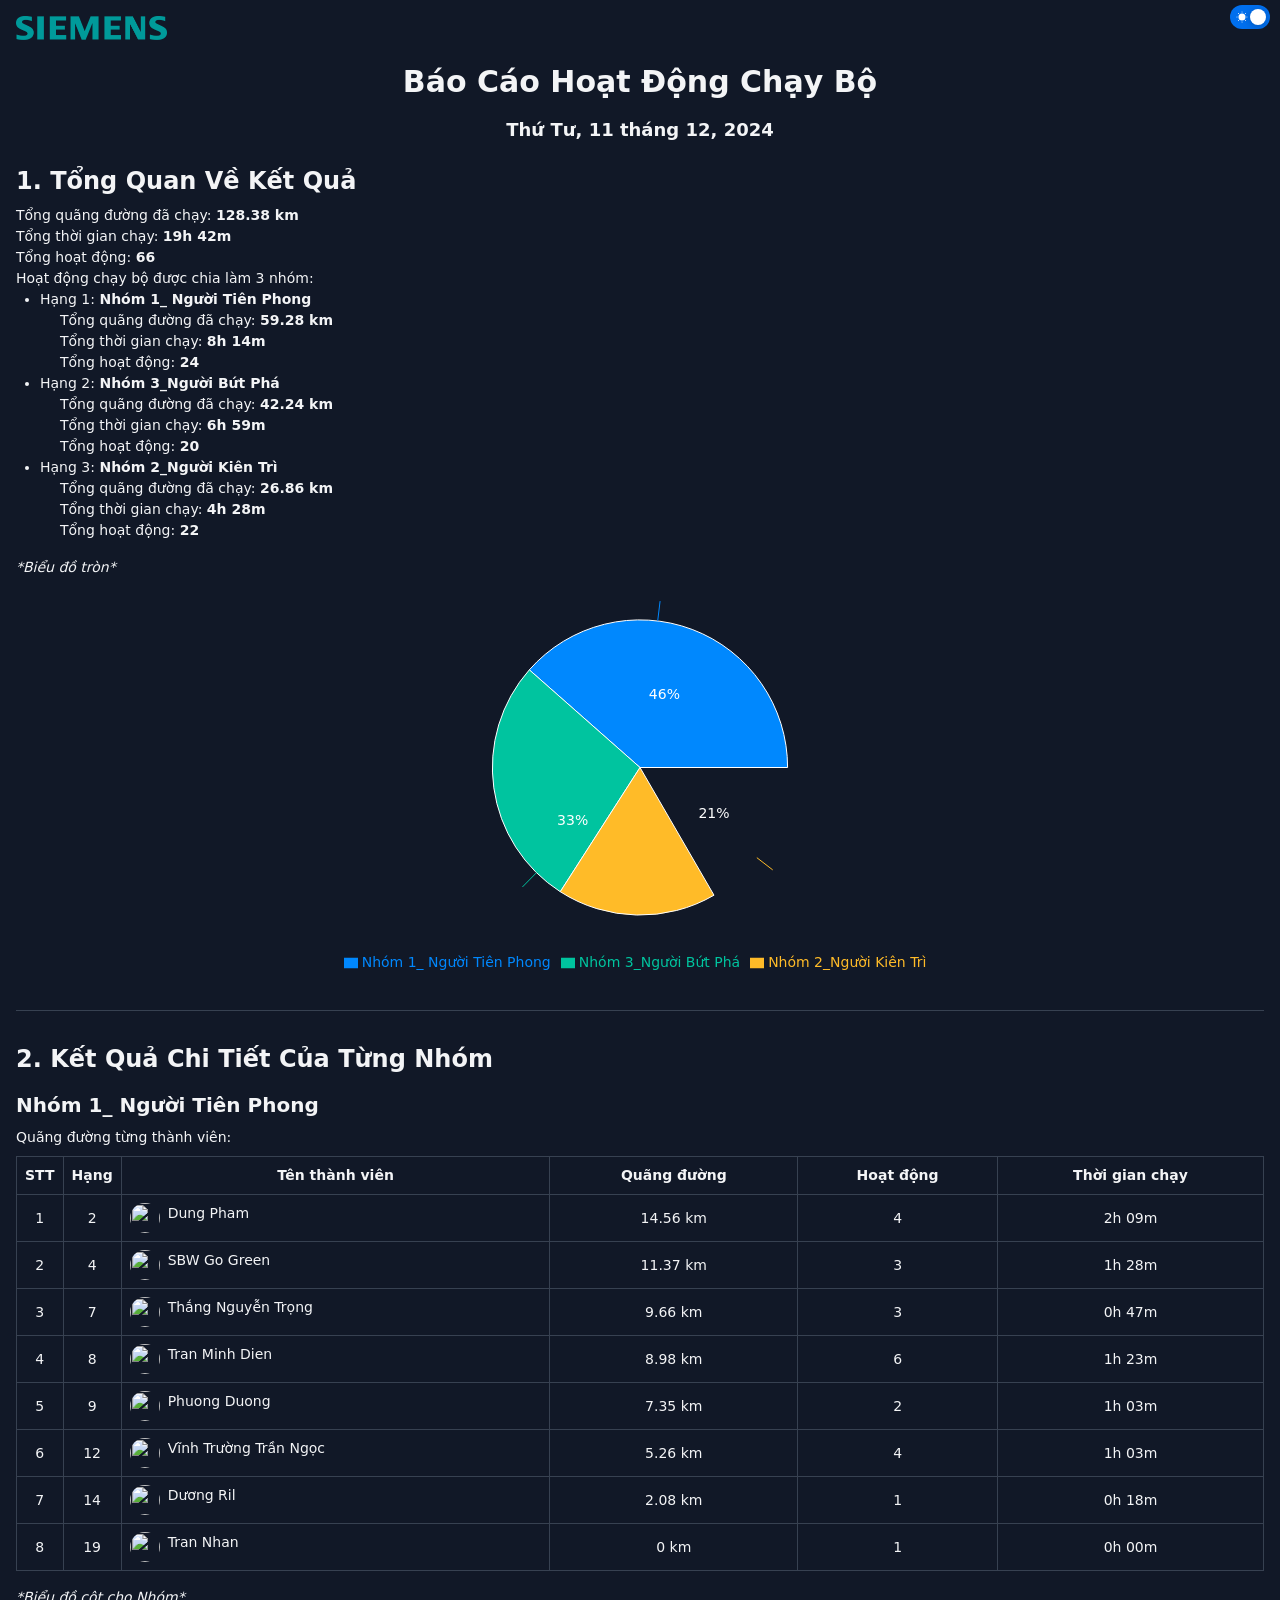
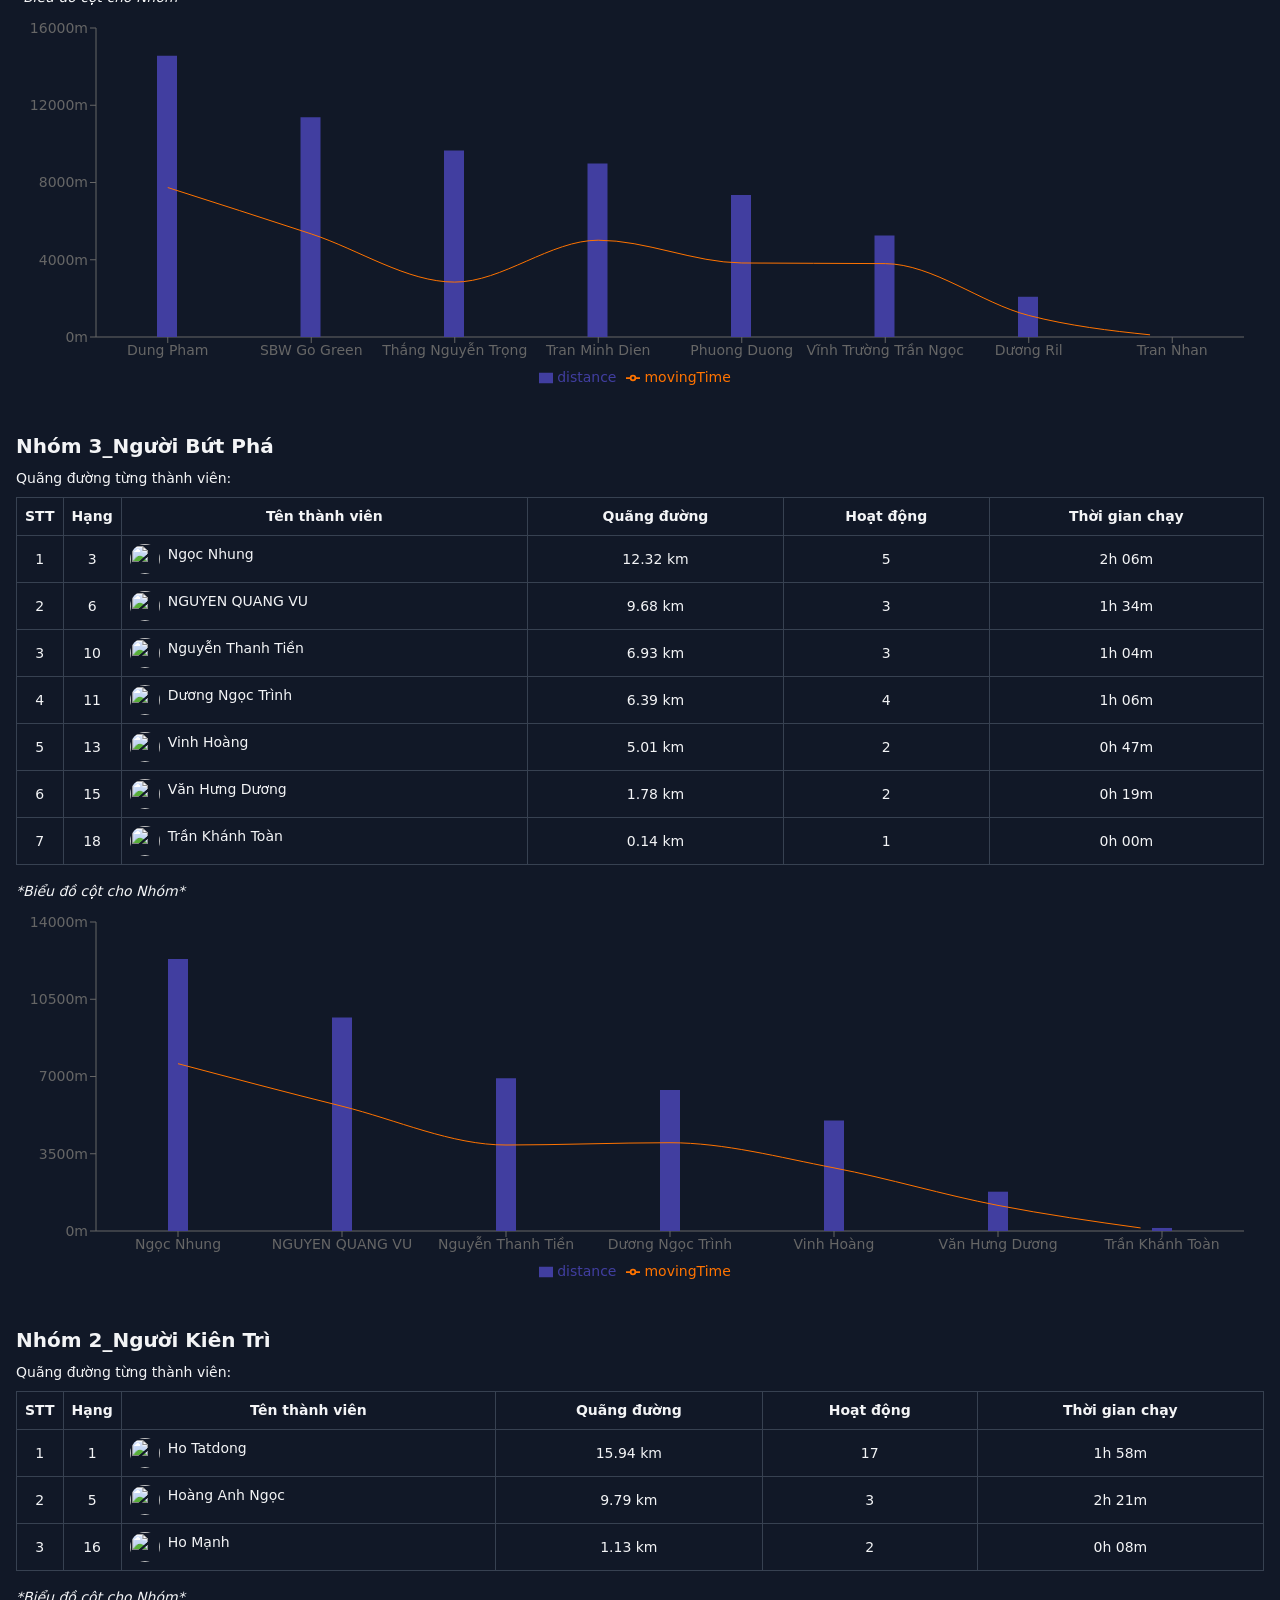
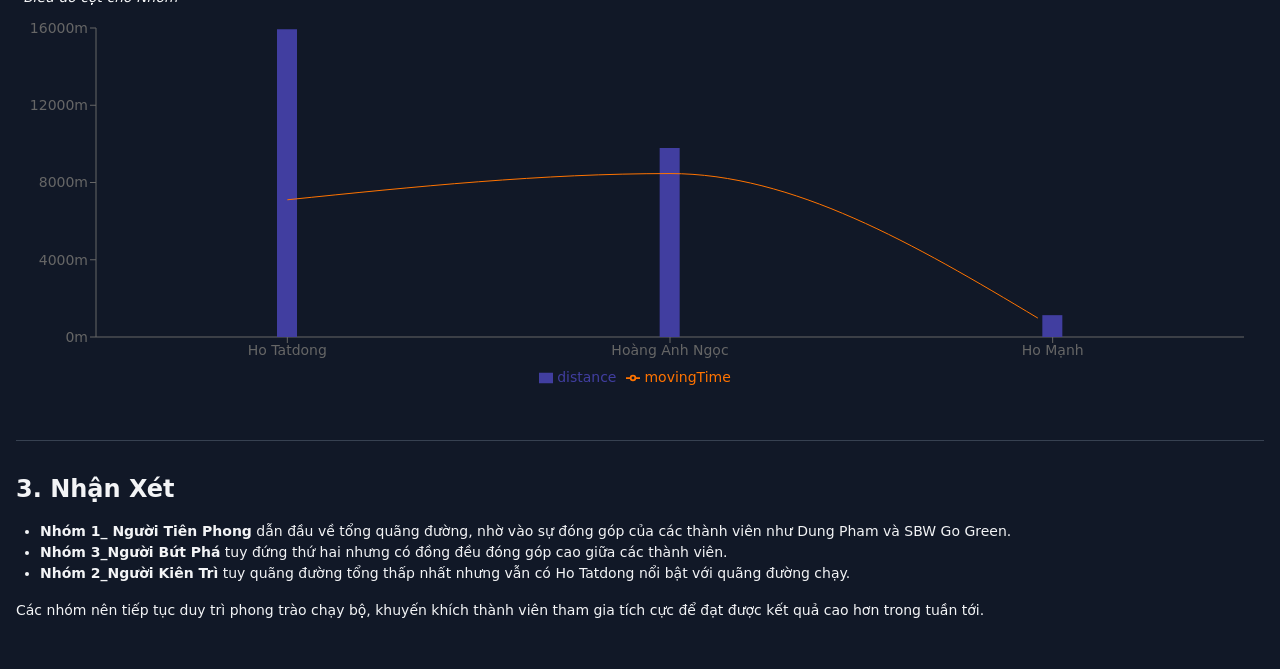
==== index.html @ fba28e90 "initial commit" ====
<!doctype html>
<html lang="en">
  <head>
    <meta charset="UTF-8" />
    <link rel="icon" type="image/svg+xml" href="./icon.png" />
    <meta name="viewport" content="width=device-width, initial-scale=1.0" />
    <title>Vite + React + TS</title>
    <script type="module" crossorigin src="./assets/index-D1y0DSEk.js"></script>
    <link rel="stylesheet" crossorigin href="./assets/index-og_LeTOY.css">
  </head>
  <body>
    <div id="root"></div>
  </body>
</html>
---- assets/index-og_LeTOY.css ----
*,:before,:after{--tw-border-spacing-x: 0;--tw-border-spacing-y: 0;--tw-translate-x: 0;--tw-translate-y: 0;--tw-rotate: 0;--tw-skew-x: 0;--tw-skew-y: 0;--tw-scale-x: 1;--tw-scale-y: 1;--tw-pan-x: ;--tw-pan-y: ;--tw-pinch-zoom: ;--tw-scroll-snap-strictness: proximity;--tw-gradient-from-position: ;--tw-gradient-via-position: ;--tw-gradient-to-position: ;--tw-ordinal: ;--tw-slashed-zero: ;--tw-numeric-figure: ;--tw-numeric-spacing: ;--tw-numeric-fraction: ;--tw-ring-inset: ;--tw-ring-offset-width: 0px;--tw-ring-offset-color: #fff;--tw-ring-color: rgb(59 130 246 / .5);--tw-ring-offset-shadow: 0 0 #0000;--tw-ring-shadow: 0 0 #0000;--tw-shadow: 0 0 #0000;--tw-shadow-colored: 0 0 #0000;--tw-blur: ;--tw-brightness: ;--tw-contrast: ;--tw-grayscale: ;--tw-hue-rotate: ;--tw-invert: ;--tw-saturate: ;--tw-sepia: ;--tw-drop-shadow: ;--tw-backdrop-blur: ;--tw-backdrop-brightness: ;--tw-backdrop-contrast: ;--tw-backdrop-grayscale: ;--tw-backdrop-hue-rotate: ;--tw-backdrop-invert: ;--tw-backdrop-opacity: ;--tw-backdrop-saturate: ;--tw-backdrop-sepia: ;--tw-contain-size: ;--tw-contain-layout: ;--tw-contain-paint: ;--tw-contain-style: }::backdrop{--tw-border-spacing-x: 0;--tw-border-spacing-y: 0;--tw-translate-x: 0;--tw-translate-y: 0;--tw-rotate: 0;--tw-skew-x: 0;--tw-skew-y: 0;--tw-scale-x: 1;--tw-scale-y: 1;--tw-pan-x: ;--tw-pan-y: ;--tw-pinch-zoom: ;--tw-scroll-snap-strictness: proximity;--tw-gradient-from-position: ;--tw-gradient-via-position: ;--tw-gradient-to-position: ;--tw-ordinal: ;--tw-slashed-zero: ;--tw-numeric-figure: ;--tw-numeric-spacing: ;--tw-numeric-fraction: ;--tw-ring-inset: ;--tw-ring-offset-width: 0px;--tw-ring-offset-color: #fff;--tw-ring-color: rgb(59 130 246 / .5);--tw-ring-offset-shadow: 0 0 #0000;--tw-ring-shadow: 0 0 #0000;--tw-shadow: 0 0 #0000;--tw-shadow-colored: 0 0 #0000;--tw-blur: ;--tw-brightness: ;--tw-contrast: ;--tw-grayscale: ;--tw-hue-rotate: ;--tw-invert: ;--tw-saturate: ;--tw-sepia: ;--tw-drop-shadow: ;--tw-backdrop-blur: ;--tw-backdrop-brightness: ;--tw-backdrop-contrast: ;--tw-backdrop-grayscale: ;--tw-backdrop-hue-rotate: ;--tw-backdrop-invert: ;--tw-backdrop-opacity: ;--tw-backdrop-saturate: ;--tw-backdrop-sepia: ;--tw-contain-size: ;--tw-contain-layout: ;--tw-contain-paint: ;--tw-contain-style: }*,:before,:after{box-sizing:border-box;border-width:0;border-style:solid;border-color:#e5e7eb}:before,:after{--tw-content: ""}html,:host{line-height:1.5;-webkit-text-size-adjust:100%;-moz-tab-size:4;-o-tab-size:4;tab-size:4;font-family:ui-sans-serif,system-ui,sans-serif,"Apple Color Emoji","Segoe UI Emoji",Segoe UI Symbol,"Noto Color Emoji";font-feature-settings:normal;font-variation-settings:normal;-webkit-tap-highlight-color:transparent}body{margin:0;line-height:inherit}hr{height:0;color:inherit;border-top-width:1px}abbr:where([title]){-webkit-text-decoration:underline dotted;text-decoration:underline dotted}h1,h2,h3,h4,h5,h6{font-size:inherit;font-weight:inherit}a{color:inherit;text-decoration:inherit}b,strong{font-weight:bolder}code,kbd,samp,pre{font-family:ui-monospace,SFMono-Regular,Menlo,Monaco,Consolas,Liberation Mono,Courier New,monospace;font-feature-settings:normal;font-variation-settings:normal;font-size:1em}small{font-size:80%}sub,sup{font-size:75%;line-height:0;position:relative;vertical-align:baseline}sub{bottom:-.25em}sup{top:-.5em}table{text-indent:0;border-color:inherit;border-collapse:collapse}button,input,optgroup,select,textarea{font-family:inherit;font-feature-settings:inherit;font-variation-settings:inherit;font-size:100%;font-weight:inherit;line-height:inherit;letter-spacing:inherit;color:inherit;margin:0;padding:0}button,select{text-transform:none}button,input:where([type=button]),input:where([type=reset]),input:where([type=submit]){-webkit-appearance:button;background-color:transparent;background-image:none}:-moz-focusring{outline:auto}:-moz-ui-invalid{box-shadow:none}progress{vertical-align:baseline}::-webkit-inner-spin-button,::-webkit-outer-spin-button{height:auto}[type=search]{-webkit-appearance:textfield;outline-offset:-2px}::-webkit-search-decoration{-webkit-appearance:none}::-webkit-file-upload-button{-webkit-appearance:button;font:inherit}summary{display:list-item}blockquote,dl,dd,h1,h2,h3,h4,h5,h6,hr,figure,p,pre{margin:0}fieldset{margin:0;padding:0}legend{padding:0}ol,ul,menu{list-style:none;margin:0;padding:0}dialog{padding:0}textarea{resize:vertical}input::-moz-placeholder,textarea::-moz-placeholder{opacity:1;color:#9ca3af}input::placeholder,textarea::placeholder{opacity:1;color:#9ca3af}button,[role=button]{cursor:pointer}:disabled{cursor:default}img,svg,video,canvas,audio,iframe,embed,object{display:block;vertical-align:middle}img,video{max-width:100%;height:auto}[hidden]:where(:not([hidden=until-found])){display:none}:root,[data-theme]{color:hsl(var(--nextui-foreground));background-color:hsl(var(--nextui-background))}.sr-only{position:absolute;width:1px;height:1px;padding:0;margin:-1px;overflow:hidden;clip:rect(0,0,0,0);white-space:nowrap;border-width:0}.pointer-events-none{pointer-events:none}.pointer-events-auto{pointer-events:auto}.visible{visibility:visible}.invisible{visibility:hidden}.static{position:static}.fixed{position:fixed}.absolute{position:absolute}.relative{position:relative}.sticky{position:sticky}.inset-0{top:0;right:0;bottom:0;left:0}.inset-x-0{left:0;right:0}.inset-y-0{top:0;bottom:0}.bottom-0{bottom:0}.bottom-\[10\%\]{bottom:10%}.bottom-\[5\%\]{bottom:5%}.end-1{inset-inline-end:.25rem}.end-1\.5{inset-inline-end:.375rem}.end-3{inset-inline-end:.75rem}.end-auto{inset-inline-end:auto}.left-0{left:0}.left-1\/2{left:50%}.left-\[10\%\]{left:10%}.left-\[5\%\]{left:5%}.right-0{right:0}.right-2{right:.5rem}.right-\[10\%\]{right:10%}.right-\[5\%\]{right:5%}.start-0{inset-inline-start:0px}.start-1\.5{inset-inline-start:.375rem}.start-2{inset-inline-start:.5rem}.start-3{inset-inline-start:.75rem}.start-\[calc\(var\(--cursor-hit-x\)\*-1\)\]{inset-inline-start:calc(var(--cursor-hit-x) * -1)}.start-auto{inset-inline-start:auto}.top-0{top:0}.top-1{top:.25rem}.top-1\/2{top:50%}.top-2{top:.5rem}.top-\[10\%\]{top:10%}.top-\[5\%\]{top:5%}.top-\[calc\(100\%_\+_2px\)\]{top:calc(100% + 2px)}.top-\[var\(--navbar-height\)\]{top:var(--navbar-height)}.-z-30{z-index:-30}.z-0{z-index:0}.z-10{z-index:10}.z-20{z-index:20}.z-30{z-index:30}.z-40{z-index:40}.z-50{z-index:50}.z-\[1\]{z-index:1}.order-1{order:1}.order-2{order:2}.order-3{order:3}.-m-2{margin:-.5rem}.-m-2\.5{margin:-.625rem}.m-0{margin:0}.-mx-1{margin-left:-.25rem;margin-right:-.25rem}.-mx-2{margin-left:-.5rem;margin-right:-.5rem}.mx-0{margin-left:0;margin-right:0}.mx-1{margin-left:.25rem;margin-right:.25rem}.mx-\[calc\(\(theme\(spacing\.5\)-theme\(spacing\.1\)\)\/2\)\]{margin-left:.5rem;margin-right:.5rem}.mx-\[calc\(\(theme\(spacing\.6\)-theme\(spacing\.3\)\)\/2\)\]{margin-left:.375rem;margin-right:.375rem}.mx-\[calc\(\(theme\(spacing\.7\)-theme\(spacing\.5\)\)\/2\)\]{margin-left:.25rem;margin-right:.25rem}.my-0{margin-top:0;margin-bottom:0}.my-1{margin-top:.25rem;margin-bottom:.25rem}.my-16{margin-top:4rem;margin-bottom:4rem}.my-\[calc\(\(theme\(spacing\.5\)-theme\(spacing\.1\)\)\/2\)\]{margin-top:.5rem;margin-bottom:.5rem}.my-\[calc\(\(theme\(spacing\.6\)-theme\(spacing\.3\)\)\/2\)\]{margin-top:.375rem;margin-bottom:.375rem}.my-\[calc\(\(theme\(spacing\.7\)-theme\(spacing\.5\)\)\/2\)\]{margin-top:.25rem;margin-bottom:.25rem}.my-auto{margin-top:auto;margin-bottom:auto}.-mr-2{margin-right:-.5rem}.-ms-2{margin-inline-start:-.5rem}.mb-1\.5{margin-bottom:.375rem}.mb-2{margin-bottom:.5rem}.mb-4{margin-bottom:1rem}.mb-5{margin-bottom:1.25rem}.mb-6{margin-bottom:1.5rem}.mb-8{margin-bottom:2rem}.mb-px{margin-bottom:1px}.me-2{margin-inline-end:.5rem}.ml-1{margin-left:.25rem}.ml-6{margin-left:1.5rem}.mr-2{margin-right:.5rem}.mr-6{margin-right:1.5rem}.ms-2{margin-inline-start:.5rem}.mt-0\.5{margin-top:.125rem}.mt-1{margin-top:.25rem}.mt-2{margin-top:.5rem}.mt-4{margin-top:1rem}.box-border{box-sizing:border-box}.box-content{box-sizing:content-box}.line-clamp-1{overflow:hidden;display:-webkit-box;-webkit-box-orient:vertical;-webkit-line-clamp:1}.block{display:block}.inline-block{display:inline-block}.flex{display:flex}.inline-flex{display:inline-flex}.table{display:table}.grid{display:grid}.inline-grid{display:inline-grid}.hidden{display:none}.\!h-auto{height:auto!important}.h-1{height:.25rem}.h-1\.5{height:.375rem}.h-10{height:2.5rem}.h-12{height:3rem}.h-14{height:3.5rem}.h-16{height:4rem}.h-2{height:.5rem}.h-2\.5{height:.625rem}.h-3{height:.75rem}.h-3\.5{height:.875rem}.h-4{height:1rem}.h-40{height:10rem}.h-5{height:1.25rem}.h-6{height:1.5rem}.h-7{height:1.75rem}.h-8{height:2rem}.h-9{height:2.25rem}.h-\[--visual-viewport-height\]{height:var(--visual-viewport-height)}.h-\[100dvh\]{height:100dvh}.h-\[2px\]{height:2px}.h-\[30px\]{height:30px}.h-\[400px\]{height:400px}.h-\[50\%\]{height:50%}.h-\[calc\(100dvh_-_var\(--navbar-height\)\)\]{height:calc(100dvh - var(--navbar-height))}.h-\[var\(--navbar-height\)\]{height:var(--navbar-height)}.h-\[var\(--picker-height\)\]{height:var(--picker-height)}.h-auto{height:auto}.h-divider{height:var(--nextui-divider-weight)}.h-fit{height:-moz-fit-content;height:fit-content}.h-full{height:100%}.h-px{height:1px}.h-screen{height:100vh}.max-h-\[20rem\]{max-height:20rem}.max-h-\[24rem\]{max-height:24rem}.max-h-\[28rem\]{max-height:28rem}.max-h-\[32rem\]{max-height:32rem}.max-h-\[36rem\]{max-height:36rem}.max-h-\[42rem\]{max-height:42rem}.max-h-\[48rem\]{max-height:48rem}.max-h-\[56rem\]{max-height:56rem}.max-h-\[64rem\]{max-height:64rem}.max-h-\[calc\(100\%_-_8rem\)\]{max-height:calc(100% - 8rem)}.max-h-\[none\]{max-height:none}.max-h-full{max-height:100%}.min-h-10{min-height:2.5rem}.min-h-12{min-height:3rem}.min-h-14{min-height:3.5rem}.min-h-16{min-height:4rem}.min-h-3{min-height:.75rem}.min-h-3\.5{min-height:.875rem}.min-h-4{min-height:1rem}.min-h-5{min-height:1.25rem}.min-h-6{min-height:1.5rem}.min-h-7{min-height:1.75rem}.min-h-8{min-height:2rem}.min-h-\[100dvh\]{min-height:100dvh}.min-h-\[32px\]{min-height:32px}.w-1{width:.25rem}.w-1\.5{width:.375rem}.w-10{width:2.5rem}.w-12{width:3rem}.w-14{width:3.5rem}.w-2{width:.5rem}.w-2\.5{width:.625rem}.w-3{width:.75rem}.w-3\.5{width:.875rem}.w-4{width:1rem}.w-5{width:1.25rem}.w-6{width:1.5rem}.w-7{width:1.75rem}.w-8{width:2rem}.w-9{width:2.25rem}.w-\[30px\]{width:30px}.w-\[50px\]{width:50px}.w-\[80\%\]{width:80%}.w-\[800px\]{width:800px}.w-\[calc\(100\%\+var\(--cursor-hit-x\)\*2\)\]{width:calc(100% + var(--cursor-hit-x) * 2)}.w-\[calc\(100\%_-_16px\)\]{width:calc(100% - 16px)}.w-\[calc\(100\%_-_theme\(spacing\.6\)\)\]{width:calc(100% - 1.5rem)}.w-\[calc\(var\(--visible-months\)_\*_var\(--calendar-width\)\)\]{width:calc(var(--visible-months) * var(--calendar-width))}.w-auto{width:auto}.w-divider{width:var(--nextui-divider-weight)}.w-fit{width:-moz-fit-content;width:fit-content}.w-full{width:100%}.w-max{width:-moz-max-content;width:max-content}.w-px{width:1px}.w-screen{width:100vw}.min-w-10{min-width:2.5rem}.min-w-12{min-width:3rem}.min-w-16{min-width:4rem}.min-w-20{min-width:5rem}.min-w-24{min-width:6rem}.min-w-3{min-width:.75rem}.min-w-3\.5{min-width:.875rem}.min-w-4{min-width:1rem}.min-w-40{min-width:10rem}.min-w-5{min-width:1.25rem}.min-w-6{min-width:1.5rem}.min-w-7{min-width:1.75rem}.min-w-8{min-width:2rem}.min-w-9{min-width:2.25rem}.min-w-\[200px\]{min-width:200px}.min-w-full{min-width:100%}.min-w-max{min-width:-moz-max-content;min-width:max-content}.min-w-min{min-width:-moz-min-content;min-width:min-content}.max-w-2xl{max-width:42rem}.max-w-3xl{max-width:48rem}.max-w-4xl{max-width:56rem}.max-w-5xl{max-width:64rem}.max-w-\[1024px\]{max-width:1024px}.max-w-\[1280px\]{max-width:1280px}.max-w-\[1536px\]{max-width:1536px}.max-w-\[270px\]{max-width:270px}.max-w-\[640px\]{max-width:640px}.max-w-\[768px\]{max-width:768px}.max-w-\[none\]{max-width:none}.max-w-fit{max-width:-moz-fit-content;max-width:fit-content}.max-w-full{max-width:100%}.max-w-lg{max-width:32rem}.max-w-md{max-width:28rem}.max-w-sm{max-width:24rem}.max-w-xl{max-width:36rem}.max-w-xs{max-width:20rem}.flex-1{flex:1 1 0%}.flex-auto{flex:1 1 auto}.flex-initial{flex:0 1 auto}.flex-none{flex:none}.flex-shrink-0,.shrink-0{flex-shrink:0}.flex-grow{flex-grow:1}.basis-0{flex-basis:0px}.table-auto{table-layout:auto}.table-fixed{table-layout:fixed}.border-collapse{border-collapse:collapse}.origin-center{transform-origin:center}.origin-left{transform-origin:left}.origin-right{transform-origin:right}.origin-top{transform-origin:top}.origin-top-left{transform-origin:top left}.-translate-x-1\/2{--tw-translate-x: -50%;transform:translate(var(--tw-translate-x),var(--tw-translate-y)) rotate(var(--tw-rotate)) skew(var(--tw-skew-x)) skewY(var(--tw-skew-y)) scaleX(var(--tw-scale-x)) scaleY(var(--tw-scale-y))}.-translate-y-1{--tw-translate-y: -.25rem;transform:translate(var(--tw-translate-x),var(--tw-translate-y)) rotate(var(--tw-rotate)) skew(var(--tw-skew-x)) skewY(var(--tw-skew-y)) scaleX(var(--tw-scale-x)) scaleY(var(--tw-scale-y))}.-translate-y-1\/2{--tw-translate-y: -50%;transform:translate(var(--tw-translate-x),var(--tw-translate-y)) rotate(var(--tw-rotate)) skew(var(--tw-skew-x)) skewY(var(--tw-skew-y)) scaleX(var(--tw-scale-x)) scaleY(var(--tw-scale-y))}.translate-x-1{--tw-translate-x: .25rem;transform:translate(var(--tw-translate-x),var(--tw-translate-y)) rotate(var(--tw-rotate)) skew(var(--tw-skew-x)) skewY(var(--tw-skew-y)) scaleX(var(--tw-scale-x)) scaleY(var(--tw-scale-y))}.translate-x-1\/2{--tw-translate-x: 50%;transform:translate(var(--tw-translate-x),var(--tw-translate-y)) rotate(var(--tw-rotate)) skew(var(--tw-skew-x)) skewY(var(--tw-skew-y)) scaleX(var(--tw-scale-x)) scaleY(var(--tw-scale-y))}.translate-y-1{--tw-translate-y: .25rem;transform:translate(var(--tw-translate-x),var(--tw-translate-y)) rotate(var(--tw-rotate)) skew(var(--tw-skew-x)) skewY(var(--tw-skew-y)) scaleX(var(--tw-scale-x)) scaleY(var(--tw-scale-y))}.translate-y-1\/2{--tw-translate-y: 50%;transform:translate(var(--tw-translate-x),var(--tw-translate-y)) rotate(var(--tw-rotate)) skew(var(--tw-skew-x)) skewY(var(--tw-skew-y)) scaleX(var(--tw-scale-x)) scaleY(var(--tw-scale-y))}.rotate-0{--tw-rotate: 0deg;transform:translate(var(--tw-translate-x),var(--tw-translate-y)) rotate(var(--tw-rotate)) skew(var(--tw-skew-x)) skewY(var(--tw-skew-y)) scaleX(var(--tw-scale-x)) scaleY(var(--tw-scale-y))}.rotate-180{--tw-rotate: 180deg;transform:translate(var(--tw-translate-x),var(--tw-translate-y)) rotate(var(--tw-rotate)) skew(var(--tw-skew-x)) skewY(var(--tw-skew-y)) scaleX(var(--tw-scale-x)) scaleY(var(--tw-scale-y))}.scale-0{--tw-scale-x: 0;--tw-scale-y: 0;transform:translate(var(--tw-translate-x),var(--tw-translate-y)) rotate(var(--tw-rotate)) skew(var(--tw-skew-x)) skewY(var(--tw-skew-y)) scaleX(var(--tw-scale-x)) scaleY(var(--tw-scale-y))}.scale-100{--tw-scale-x: 1;--tw-scale-y: 1;transform:translate(var(--tw-translate-x),var(--tw-translate-y)) rotate(var(--tw-rotate)) skew(var(--tw-skew-x)) skewY(var(--tw-skew-y)) scaleX(var(--tw-scale-x)) scaleY(var(--tw-scale-y))}.scale-105{--tw-scale-x: 1.05;--tw-scale-y: 1.05;transform:translate(var(--tw-translate-x),var(--tw-translate-y)) rotate(var(--tw-rotate)) skew(var(--tw-skew-x)) skewY(var(--tw-skew-y)) scaleX(var(--tw-scale-x)) scaleY(var(--tw-scale-y))}.scale-50{--tw-scale-x: .5;--tw-scale-y: .5;transform:translate(var(--tw-translate-x),var(--tw-translate-y)) rotate(var(--tw-rotate)) skew(var(--tw-skew-x)) skewY(var(--tw-skew-y)) scaleX(var(--tw-scale-x)) scaleY(var(--tw-scale-y))}.scale-90{--tw-scale-x: .9;--tw-scale-y: .9;transform:translate(var(--tw-translate-x),var(--tw-translate-y)) rotate(var(--tw-rotate)) skew(var(--tw-skew-x)) skewY(var(--tw-skew-y)) scaleX(var(--tw-scale-x)) scaleY(var(--tw-scale-y))}.transform{transform:translate(var(--tw-translate-x),var(--tw-translate-y)) rotate(var(--tw-rotate)) skew(var(--tw-skew-x)) skewY(var(--tw-skew-y)) scaleX(var(--tw-scale-x)) scaleY(var(--tw-scale-y))}@keyframes appearance-in{0%{opacity:0;transform:translateZ(0) scale(.95)}60%{opacity:.75;backface-visibility:hidden;webkit-font-smoothing:antialiased;transform:translateZ(0) scale(1.05)}to{opacity:1;transform:translateZ(0) scale(1)}}.animate-\[appearance-in_1s_infinite\]{animation:appearance-in 1s infinite}@keyframes drip-expand{0%{opacity:.2;transform:scale(0)}to{opacity:0;transform:scale(2)}}.animate-drip-expand{animation:drip-expand .42s linear}@keyframes indeterminate-bar{0%{transform:translate(-50%) scaleX(.2)}to{transform:translate(100%) scaleX(1)}}.animate-indeterminate-bar{animation:indeterminate-bar 1.5s cubic-bezier(.65,.815,.735,.395) infinite normal none running}.animate-none{animation:none}.animate-spinner-ease-spin{animation:spinner-spin .8s ease infinite}@keyframes spinner-spin{0%{transform:rotate(0)}to{transform:rotate(360deg)}}.animate-spinner-linear-spin{animation:spinner-spin .8s linear infinite}.cursor-default{cursor:default}.cursor-grab{cursor:grab}.cursor-not-allowed{cursor:not-allowed}.cursor-pointer{cursor:pointer}.cursor-text{cursor:text}.touch-none{touch-action:none}.select-none{-webkit-user-select:none;-moz-user-select:none;user-select:none}.resize-none{resize:none}.snap-y{scroll-snap-type:y var(--tw-scroll-snap-strictness)}.snap-mandatory{--tw-scroll-snap-strictness: mandatory}.snap-center{scroll-snap-align:center}.scroll-py-6{scroll-padding-top:1.5rem;scroll-padding-bottom:1.5rem}.list-disc{list-style-type:disc}.list-none{list-style-type:none}.appearance-none{-webkit-appearance:none;-moz-appearance:none;appearance:none}.grid-cols-4{grid-template-columns:repeat(4,minmax(0,1fr))}.flex-row{flex-direction:row}.flex-row-reverse{flex-direction:row-reverse}.flex-col{flex-direction:column}.flex-col-reverse{flex-direction:column-reverse}.flex-wrap{flex-wrap:wrap}.flex-nowrap{flex-wrap:nowrap}.place-content-center{place-content:center}.items-start{align-items:flex-start}.items-end{align-items:flex-end}.items-center{align-items:center}.justify-start{justify-content:flex-start}.justify-end{justify-content:flex-end}.justify-center{justify-content:center}.justify-between{justify-content:space-between}.\!gap-0{gap:0px!important}.gap-0{gap:0px}.gap-0\.5{gap:.125rem}.gap-1{gap:.25rem}.gap-1\.5{gap:.375rem}.gap-2{gap:.5rem}.gap-3{gap:.75rem}.gap-4{gap:1rem}.gap-x-0{-moz-column-gap:0px;column-gap:0px}.gap-x-0\.5{-moz-column-gap:.125rem;column-gap:.125rem}.gap-x-1{-moz-column-gap:.25rem;column-gap:.25rem}.gap-x-2{-moz-column-gap:.5rem;column-gap:.5rem}.gap-x-6{-moz-column-gap:1.5rem;column-gap:1.5rem}.gap-y-1\.5{row-gap:.375rem}.gap-y-2{row-gap:.5rem}.space-x-0\.5>:not([hidden])~:not([hidden]){--tw-space-x-reverse: 0;margin-right:calc(.125rem * var(--tw-space-x-reverse));margin-left:calc(.125rem * calc(1 - var(--tw-space-x-reverse)))}.self-center{align-self:center}.overflow-auto{overflow:auto}.overflow-hidden{overflow:hidden}.overflow-visible{overflow:visible}.overflow-x-auto{overflow-x:auto}.overflow-y-auto{overflow-y:auto}.overflow-y-hidden{overflow-y:hidden}.overflow-x-scroll{overflow-x:scroll}.overflow-y-scroll{overflow-y:scroll}.truncate{overflow:hidden;text-overflow:ellipsis;white-space:nowrap}.text-ellipsis{text-overflow:ellipsis}.whitespace-normal{white-space:normal}.whitespace-nowrap{white-space:nowrap}.break-words{overflow-wrap:break-word}.\!rounded-none{border-radius:0!important}.rounded{border-radius:.25rem}.rounded-\[calc\(theme\(borderRadius\.large\)\/1\.5\)\]{border-radius:calc(var(--nextui-radius-large) / 1.5)}.rounded-\[calc\(theme\(borderRadius\.medium\)\*0\.5\)\]{border-radius:calc(var(--nextui-radius-medium) * .5)}.rounded-\[calc\(theme\(borderRadius\.medium\)\*0\.6\)\]{border-radius:calc(var(--nextui-radius-medium) * .6)}.rounded-\[calc\(theme\(borderRadius\.medium\)\*0\.7\)\]{border-radius:calc(var(--nextui-radius-medium) * .7)}.rounded-\[calc\(theme\(borderRadius\.medium\)\/2\)\]{border-radius:calc(var(--nextui-radius-medium) / 2)}.rounded-\[calc\(theme\(borderRadius\.small\)\/2\)\]{border-radius:calc(var(--nextui-radius-small) / 2)}.rounded-full{border-radius:9999px}.rounded-large{border-radius:var(--nextui-radius-large)}.rounded-lg{border-radius:.5rem}.rounded-md{border-radius:.375rem}.rounded-medium{border-radius:var(--nextui-radius-medium)}.rounded-none{border-radius:0}.rounded-sm{border-radius:.125rem}.rounded-small{border-radius:var(--nextui-radius-small)}.\!rounded-e-none{border-start-end-radius:0px!important;border-end-end-radius:0px!important}.\!rounded-s-none{border-start-start-radius:0px!important;border-end-start-radius:0px!important}.rounded-b-large{border-bottom-right-radius:var(--nextui-radius-large);border-bottom-left-radius:var(--nextui-radius-large)}.rounded-b-medium{border-bottom-right-radius:var(--nextui-radius-medium);border-bottom-left-radius:var(--nextui-radius-medium)}.rounded-b-none{border-bottom-right-radius:0;border-bottom-left-radius:0}.rounded-b-small{border-bottom-right-radius:var(--nextui-radius-small);border-bottom-left-radius:var(--nextui-radius-small)}.rounded-l-none{border-top-left-radius:0;border-bottom-left-radius:0}.rounded-r-none{border-top-right-radius:0;border-bottom-right-radius:0}.rounded-t-large{border-top-left-radius:var(--nextui-radius-large);border-top-right-radius:var(--nextui-radius-large)}.rounded-t-medium{border-top-left-radius:var(--nextui-radius-medium);border-top-right-radius:var(--nextui-radius-medium)}.rounded-t-none{border-top-left-radius:0;border-top-right-radius:0}.rounded-t-small{border-top-left-radius:var(--nextui-radius-small);border-top-right-radius:var(--nextui-radius-small)}.border{border-width:1px}.border-0{border-width:0px}.border-1{border-width:1px}.border-2{border-width:2px}.border-3{border-width:3px}.border-medium{border-width:var(--nextui-border-width-medium)}.border-small{border-width:var(--nextui-border-width-small)}.border-x-\[calc\(theme\(spacing\.5\)\/2\)\]{border-left-width:.625rem;border-right-width:.625rem}.border-x-\[calc\(theme\(spacing\.6\)\/2\)\]{border-left-width:.75rem;border-right-width:.75rem}.border-x-\[calc\(theme\(spacing\.7\)\/2\)\]{border-left-width:.875rem;border-right-width:.875rem}.border-y-\[calc\(theme\(spacing\.5\)\/2\)\]{border-top-width:.625rem;border-bottom-width:.625rem}.border-y-\[calc\(theme\(spacing\.6\)\/2\)\]{border-top-width:.75rem;border-bottom-width:.75rem}.border-y-\[calc\(theme\(spacing\.7\)\/2\)\]{border-top-width:.875rem;border-bottom-width:.875rem}.border-b{border-bottom-width:1px}.border-b-medium{border-bottom-width:var(--nextui-border-width-medium)}.border-solid{border-style:solid}.border-dotted{border-style:dotted}.border-none{border-style:none}.\!border-danger{--tw-border-opacity: 1 !important;border-color:hsl(var(--nextui-danger) / var(--nextui-danger-opacity, var(--tw-border-opacity)))!important}.border-background{--tw-border-opacity: 1;border-color:hsl(var(--nextui-background) / var(--nextui-background-opacity, var(--tw-border-opacity)))}.border-danger{--tw-border-opacity: 1;border-color:hsl(var(--nextui-danger) / var(--nextui-danger-opacity, var(--tw-border-opacity)))}.border-danger-100{--tw-border-opacity: 1;border-color:hsl(var(--nextui-danger-100) / var(--nextui-danger-100-opacity, var(--tw-border-opacity)))}.border-danger-200{--tw-border-opacity: 1;border-color:hsl(var(--nextui-danger-200) / var(--nextui-danger-200-opacity, var(--tw-border-opacity)))}.border-default{--tw-border-opacity: 1;border-color:hsl(var(--nextui-default) / var(--nextui-default-opacity, var(--tw-border-opacity)))}.border-default-200{--tw-border-opacity: 1;border-color:hsl(var(--nextui-default-200) / var(--nextui-default-200-opacity, var(--tw-border-opacity)))}.border-default-300{--tw-border-opacity: 1;border-color:hsl(var(--nextui-default-300) / var(--nextui-default-300-opacity, var(--tw-border-opacity)))}.border-divider{--tw-border-opacity: 1;border-color:hsl(var(--nextui-divider) / var(--nextui-divider-opacity, var(--tw-border-opacity)))}.border-foreground{--tw-border-opacity: 1;border-color:hsl(var(--nextui-foreground) / var(--nextui-foreground-opacity, var(--tw-border-opacity)))}.border-gray-300{--tw-border-opacity: 1;border-color:rgb(209 213 219 / var(--tw-border-opacity, 1))}.border-primary{--tw-border-opacity: 1;border-color:hsl(var(--nextui-primary) / var(--nextui-primary-opacity, var(--tw-border-opacity)))}.border-primary-100{--tw-border-opacity: 1;border-color:hsl(var(--nextui-primary-100) / var(--nextui-primary-100-opacity, var(--tw-border-opacity)))}.border-primary-200{--tw-border-opacity: 1;border-color:hsl(var(--nextui-primary-200) / var(--nextui-primary-200-opacity, var(--tw-border-opacity)))}.border-secondary{--tw-border-opacity: 1;border-color:hsl(var(--nextui-secondary) / var(--nextui-secondary-opacity, var(--tw-border-opacity)))}.border-secondary-100{--tw-border-opacity: 1;border-color:hsl(var(--nextui-secondary-100) / var(--nextui-secondary-100-opacity, var(--tw-border-opacity)))}.border-secondary-200{--tw-border-opacity: 1;border-color:hsl(var(--nextui-secondary-200) / var(--nextui-secondary-200-opacity, var(--tw-border-opacity)))}.border-success{--tw-border-opacity: 1;border-color:hsl(var(--nextui-success) / var(--nextui-success-opacity, var(--tw-border-opacity)))}.border-success-100{--tw-border-opacity: 1;border-color:hsl(var(--nextui-success-100) / var(--nextui-success-100-opacity, var(--tw-border-opacity)))}.border-success-200{--tw-border-opacity: 1;border-color:hsl(var(--nextui-success-200) / var(--nextui-success-200-opacity, var(--tw-border-opacity)))}.border-success-300{--tw-border-opacity: 1;border-color:hsl(var(--nextui-success-300) / var(--nextui-success-300-opacity, var(--tw-border-opacity)))}.border-transparent{border-color:transparent}.border-warning{--tw-border-opacity: 1;border-color:hsl(var(--nextui-warning) / var(--nextui-warning-opacity, var(--tw-border-opacity)))}.border-warning-100{--tw-border-opacity: 1;border-color:hsl(var(--nextui-warning-100) / var(--nextui-warning-100-opacity, var(--tw-border-opacity)))}.border-warning-200{--tw-border-opacity: 1;border-color:hsl(var(--nextui-warning-200) / var(--nextui-warning-200-opacity, var(--tw-border-opacity)))}.border-warning-300{--tw-border-opacity: 1;border-color:hsl(var(--nextui-warning-300) / var(--nextui-warning-300-opacity, var(--tw-border-opacity)))}.border-x-transparent{border-left-color:transparent;border-right-color:transparent}.border-y-transparent{border-top-color:transparent;border-bottom-color:transparent}.border-b-current{border-bottom-color:currentColor}.border-b-danger{--tw-border-opacity: 1;border-bottom-color:hsl(var(--nextui-danger) / var(--nextui-danger-opacity, var(--tw-border-opacity)))}.border-b-default{--tw-border-opacity: 1;border-bottom-color:hsl(var(--nextui-default) / var(--nextui-default-opacity, var(--tw-border-opacity)))}.border-b-foreground{--tw-border-opacity: 1;border-bottom-color:hsl(var(--nextui-foreground) / var(--nextui-foreground-opacity, var(--tw-border-opacity)))}.border-b-primary{--tw-border-opacity: 1;border-bottom-color:hsl(var(--nextui-primary) / var(--nextui-primary-opacity, var(--tw-border-opacity)))}.border-b-secondary{--tw-border-opacity: 1;border-bottom-color:hsl(var(--nextui-secondary) / var(--nextui-secondary-opacity, var(--tw-border-opacity)))}.border-b-success{--tw-border-opacity: 1;border-bottom-color:hsl(var(--nextui-success) / var(--nextui-success-opacity, var(--tw-border-opacity)))}.border-b-warning{--tw-border-opacity: 1;border-bottom-color:hsl(var(--nextui-warning) / var(--nextui-warning-opacity, var(--tw-border-opacity)))}.border-b-white{--tw-border-opacity: 1;border-bottom-color:rgb(255 255 255 / var(--tw-border-opacity, 1))}.border-l-transparent{border-left-color:transparent}.border-r-transparent{border-right-color:transparent}.border-s-danger{--tw-border-opacity: 1;border-inline-start-color:hsl(var(--nextui-danger) / var(--nextui-danger-opacity, var(--tw-border-opacity)))}.border-s-foreground{--tw-border-opacity: 1;border-inline-start-color:hsl(var(--nextui-foreground) / var(--nextui-foreground-opacity, var(--tw-border-opacity)))}.border-s-primary{--tw-border-opacity: 1;border-inline-start-color:hsl(var(--nextui-primary) / var(--nextui-primary-opacity, var(--tw-border-opacity)))}.border-s-secondary{--tw-border-opacity: 1;border-inline-start-color:hsl(var(--nextui-secondary) / var(--nextui-secondary-opacity, var(--tw-border-opacity)))}.border-s-success{--tw-border-opacity: 1;border-inline-start-color:hsl(var(--nextui-success) / var(--nextui-success-opacity, var(--tw-border-opacity)))}.border-s-warning{--tw-border-opacity: 1;border-inline-start-color:hsl(var(--nextui-warning) / var(--nextui-warning-opacity, var(--tw-border-opacity)))}.border-t-transparent{border-top-color:transparent}.\!bg-danger-50{--tw-bg-opacity: 1 !important;background-color:hsl(var(--nextui-danger-50) / var(--nextui-danger-50-opacity, var(--tw-bg-opacity)))!important}.\!bg-transparent{background-color:transparent!important}.bg-background{--tw-bg-opacity: 1;background-color:hsl(var(--nextui-background) / var(--nextui-background-opacity, var(--tw-bg-opacity)))}.bg-background\/10{background-color:hsl(var(--nextui-background) / .1)}.bg-background\/70{background-color:hsl(var(--nextui-background) / .7)}.bg-background\/80{background-color:hsl(var(--nextui-background) / .8)}.bg-content1{--tw-bg-opacity: 1;background-color:hsl(var(--nextui-content1) / var(--nextui-content1-opacity, var(--tw-bg-opacity)))}.bg-content3{--tw-bg-opacity: 1;background-color:hsl(var(--nextui-content3) / var(--nextui-content3-opacity, var(--tw-bg-opacity)))}.bg-current{background-color:currentColor}.bg-danger{--tw-bg-opacity: 1;background-color:hsl(var(--nextui-danger) / var(--nextui-danger-opacity, var(--tw-bg-opacity)))}.bg-danger-100{--tw-bg-opacity: 1;background-color:hsl(var(--nextui-danger-100) / var(--nextui-danger-100-opacity, var(--tw-bg-opacity)))}.bg-danger-50{--tw-bg-opacity: 1;background-color:hsl(var(--nextui-danger-50) / var(--nextui-danger-50-opacity, var(--tw-bg-opacity)))}.bg-danger\/20{background-color:hsl(var(--nextui-danger) / .2)}.bg-default{--tw-bg-opacity: 1;background-color:hsl(var(--nextui-default) / var(--nextui-default-opacity, var(--tw-bg-opacity)))}.bg-default-100{--tw-bg-opacity: 1;background-color:hsl(var(--nextui-default-100) / var(--nextui-default-100-opacity, var(--tw-bg-opacity)))}.bg-default-200{--tw-bg-opacity: 1;background-color:hsl(var(--nextui-default-200) / var(--nextui-default-200-opacity, var(--tw-bg-opacity)))}.bg-default-300\/50{background-color:hsl(var(--nextui-default-300) / .5)}.bg-default-400{--tw-bg-opacity: 1;background-color:hsl(var(--nextui-default-400) / var(--nextui-default-400-opacity, var(--tw-bg-opacity)))}.bg-default-50{--tw-bg-opacity: 1;background-color:hsl(var(--nextui-default-50) / var(--nextui-default-50-opacity, var(--tw-bg-opacity)))}.bg-default-500{--tw-bg-opacity: 1;background-color:hsl(var(--nextui-default-500) / var(--nextui-default-500-opacity, var(--tw-bg-opacity)))}.bg-default-800{--tw-bg-opacity: 1;background-color:hsl(var(--nextui-default-800) / var(--nextui-default-800-opacity, var(--tw-bg-opacity)))}.bg-default\/40{background-color:hsl(var(--nextui-default) / .4)}.bg-divider{--tw-bg-opacity: 1;background-color:hsl(var(--nextui-divider) / var(--nextui-divider-opacity, var(--tw-bg-opacity)))}.bg-foreground{--tw-bg-opacity: 1;background-color:hsl(var(--nextui-foreground) / var(--nextui-foreground-opacity, var(--tw-bg-opacity)))}.bg-foreground\/10{background-color:hsl(var(--nextui-foreground) / .1)}.bg-gray-100{--tw-bg-opacity: 1;background-color:rgb(243 244 246 / var(--tw-bg-opacity, 1))}.bg-overlay\/30{background-color:hsl(var(--nextui-overlay) / .3)}.bg-overlay\/50{background-color:hsl(var(--nextui-overlay) / .5)}.bg-primary{--tw-bg-opacity: 1;background-color:hsl(var(--nextui-primary) / var(--nextui-primary-opacity, var(--tw-bg-opacity)))}.bg-primary-100{--tw-bg-opacity: 1;background-color:hsl(var(--nextui-primary-100) / var(--nextui-primary-100-opacity, var(--tw-bg-opacity)))}.bg-primary-50{--tw-bg-opacity: 1;background-color:hsl(var(--nextui-primary-50) / var(--nextui-primary-50-opacity, var(--tw-bg-opacity)))}.bg-primary\/20{background-color:hsl(var(--nextui-primary) / .2)}.bg-secondary{--tw-bg-opacity: 1;background-color:hsl(var(--nextui-secondary) / var(--nextui-secondary-opacity, var(--tw-bg-opacity)))}.bg-secondary-100{--tw-bg-opacity: 1;background-color:hsl(var(--nextui-secondary-100) / var(--nextui-secondary-100-opacity, var(--tw-bg-opacity)))}.bg-secondary-50{--tw-bg-opacity: 1;background-color:hsl(var(--nextui-secondary-50) / var(--nextui-secondary-50-opacity, var(--tw-bg-opacity)))}.bg-secondary\/20{background-color:hsl(var(--nextui-secondary) / .2)}.bg-success{--tw-bg-opacity: 1;background-color:hsl(var(--nextui-success) / var(--nextui-success-opacity, var(--tw-bg-opacity)))}.bg-success-100{--tw-bg-opacity: 1;background-color:hsl(var(--nextui-success-100) / var(--nextui-success-100-opacity, var(--tw-bg-opacity)))}.bg-success-50{--tw-bg-opacity: 1;background-color:hsl(var(--nextui-success-50) / var(--nextui-success-50-opacity, var(--tw-bg-opacity)))}.bg-success\/20{background-color:hsl(var(--nextui-success) / .2)}.bg-transparent{background-color:transparent}.bg-warning{--tw-bg-opacity: 1;background-color:hsl(var(--nextui-warning) / var(--nextui-warning-opacity, var(--tw-bg-opacity)))}.bg-warning-100{--tw-bg-opacity: 1;background-color:hsl(var(--nextui-warning-100) / var(--nextui-warning-100-opacity, var(--tw-bg-opacity)))}.bg-warning-50{--tw-bg-opacity: 1;background-color:hsl(var(--nextui-warning-50) / var(--nextui-warning-50-opacity, var(--tw-bg-opacity)))}.bg-warning\/20{background-color:hsl(var(--nextui-warning) / .2)}.bg-white{--tw-bg-opacity: 1;background-color:rgb(255 255 255 / var(--tw-bg-opacity, 1))}.bg-stripe-gradient-danger{background-image:linear-gradient(45deg,hsl(var(--nextui-danger-200)) 25%,hsl(var(--nextui-danger)) 25%,hsl(var(--nextui-danger)) 50%,hsl(var(--nextui-danger-200)) 50%,hsl(var(--nextui-danger-200)) 75%,hsl(var(--nextui-danger)) 75%,hsl(var(--nextui-danger)))}.bg-stripe-gradient-default{background-image:linear-gradient(45deg,hsl(var(--nextui-default-200)) 25%,hsl(var(--nextui-default-400)) 25%,hsl(var(--nextui-default-400)) 50%,hsl(var(--nextui-default-200)) 50%,hsl(var(--nextui-default-200)) 75%,hsl(var(--nextui-default-400)) 75%,hsl(var(--nextui-default-400)))}.bg-stripe-gradient-primary{background-image:linear-gradient(45deg,hsl(var(--nextui-primary-200)) 25%,hsl(var(--nextui-primary)) 25%,hsl(var(--nextui-primary)) 50%,hsl(var(--nextui-primary-200)) 50%,hsl(var(--nextui-primary-200)) 75%,hsl(var(--nextui-primary)) 75%,hsl(var(--nextui-primary)))}.bg-stripe-gradient-secondary{background-image:linear-gradient(45deg,hsl(var(--nextui-secondary-200)) 25%,hsl(var(--nextui-secondary)) 25%,hsl(var(--nextui-secondary)) 50%,hsl(var(--nextui-secondary-200)) 50%,hsl(var(--nextui-secondary-200)) 75%,hsl(var(--nextui-secondary)) 75%,hsl(var(--nextui-secondary)))}.bg-stripe-gradient-success{background-image:linear-gradient(45deg,hsl(var(--nextui-success-200)) 25%,hsl(var(--nextui-success)) 25%,hsl(var(--nextui-success)) 50%,hsl(var(--nextui-success-200)) 50%,hsl(var(--nextui-success-200)) 75%,hsl(var(--nextui-success)) 75%,hsl(var(--nextui-success)))}.bg-stripe-gradient-warning{background-image:linear-gradient(45deg,hsl(var(--nextui-warning-200)) 25%,hsl(var(--nextui-warning)) 25%,hsl(var(--nextui-warning)) 50%,hsl(var(--nextui-warning-200)) 50%,hsl(var(--nextui-warning-200)) 75%,hsl(var(--nextui-warning)) 75%,hsl(var(--nextui-warning)))}.bg-stripe-size{background-size:1.25rem 1.25rem}.bg-clip-text{-webkit-background-clip:text;background-clip:text}.fill-current{fill:currentColor}.stroke-current{stroke:currentColor}.stroke-default-300\/50{stroke:hsl(var(--nextui-default-300) / .5)}.object-cover{-o-object-fit:cover;object-fit:cover}.p-0{padding:0}.p-1{padding:.25rem}.p-2{padding:.5rem}.p-2\.5{padding:.625rem}.p-3{padding:.75rem}.p-4{padding:1rem}.\!px-1{padding-left:.25rem!important;padding-right:.25rem!important}.px-0{padding-left:0;padding-right:0}.px-0\.5{padding-left:.125rem;padding-right:.125rem}.px-1{padding-left:.25rem;padding-right:.25rem}.px-1\.5{padding-left:.375rem;padding-right:.375rem}.px-2{padding-left:.5rem;padding-right:.5rem}.px-2\.5{padding-left:.625rem;padding-right:.625rem}.px-3{padding-left:.75rem;padding-right:.75rem}.px-4{padding-left:1rem;padding-right:1rem}.px-5{padding-left:1.25rem;padding-right:1.25rem}.px-6{padding-left:1.5rem;padding-right:1.5rem}.py-0{padding-top:0;padding-bottom:0}.py-0\.5{padding-top:.125rem;padding-bottom:.125rem}.py-1{padding-top:.25rem;padding-bottom:.25rem}.py-1\.5{padding-top:.375rem;padding-bottom:.375rem}.py-2{padding-top:.5rem;padding-bottom:.5rem}.py-2\.5{padding-top:.625rem;padding-bottom:.625rem}.py-3{padding-top:.75rem;padding-bottom:.75rem}.py-4{padding-top:1rem;padding-bottom:1rem}.\!pb-0{padding-bottom:0!important}.pb-0{padding-bottom:0}.pb-0\.5{padding-bottom:.125rem}.pb-1{padding-bottom:.25rem}.pb-1\.5{padding-bottom:.375rem}.pb-2{padding-bottom:.5rem}.pb-4{padding-bottom:1rem}.pe-2{padding-inline-end:.5rem}.pe-6{padding-inline-end:1.5rem}.pl-0\.5{padding-left:.125rem}.pl-1{padding-left:.25rem}.pl-5{padding-left:1.25rem}.pl-\[1px\]{padding-left:1px}.pr-0\.5{padding-right:.125rem}.pr-1{padding-right:.25rem}.ps-2{padding-inline-start:.5rem}.pt-0{padding-top:0}.pt-2{padding-top:.5rem}.text-left{text-align:left}.text-center{text-align:center}.text-start{text-align:start}.text-end{text-align:end}.align-middle{vertical-align:middle}.font-mono{font-family:ui-monospace,SFMono-Regular,Menlo,Monaco,Consolas,Liberation Mono,Courier New,monospace}.font-sans{font-family:ui-sans-serif,system-ui,sans-serif,"Apple Color Emoji","Segoe UI Emoji",Segoe UI Symbol,"Noto Color Emoji"}.text-2xl{font-size:1.5rem;line-height:2rem}.text-3xl{font-size:1.875rem;line-height:2.25rem}.text-\[0\.55rem\]{font-size:.55rem}.text-\[0\.5rem\]{font-size:.5rem}.text-\[0\.6rem\]{font-size:.6rem}.text-\[100\%\]{font-size:100%}.text-large{font-size:var(--nextui-font-size-large);line-height:var(--nextui-line-height-large)}.text-lg{font-size:1.125rem;line-height:1.75rem}.text-medium{font-size:var(--nextui-font-size-medium);line-height:var(--nextui-line-height-medium)}.text-small{font-size:var(--nextui-font-size-small);line-height:var(--nextui-line-height-small)}.text-tiny{font-size:var(--nextui-font-size-tiny);line-height:var(--nextui-line-height-tiny)}.text-xl{font-size:1.25rem;line-height:1.75rem}.font-bold{font-weight:700}.font-extralight{font-weight:200}.font-medium{font-weight:500}.font-normal{font-weight:400}.font-semibold{font-weight:600}.italic{font-style:italic}.tabular-nums{--tw-numeric-spacing: tabular-nums;font-variant-numeric:var(--tw-ordinal) var(--tw-slashed-zero) var(--tw-numeric-figure) var(--tw-numeric-spacing) var(--tw-numeric-fraction)}.leading-5{line-height:1.25rem}.leading-\[1\.15\]{line-height:1.15}.leading-\[32px\]{line-height:32px}.\!text-danger{--tw-text-opacity: 1 !important;color:hsl(var(--nextui-danger) / var(--nextui-danger-opacity, var(--tw-text-opacity)))!important}.text-background{--tw-text-opacity: 1;color:hsl(var(--nextui-background) / var(--nextui-background-opacity, var(--tw-text-opacity)))}.text-black{--tw-text-opacity: 1;color:rgb(0 0 0 / var(--tw-text-opacity, 1))}.text-current{color:currentColor}.text-danger{--tw-text-opacity: 1;color:hsl(var(--nextui-danger) / var(--nextui-danger-opacity, var(--tw-text-opacity)))}.text-danger-300{--tw-text-opacity: 1;color:hsl(var(--nextui-danger-300) / var(--nextui-danger-300-opacity, var(--tw-text-opacity)))}.text-danger-500{--tw-text-opacity: 1;color:hsl(var(--nextui-danger-500) / var(--nextui-danger-500-opacity, var(--tw-text-opacity)))}.text-danger-600{--tw-text-opacity: 1;color:hsl(var(--nextui-danger-600) / var(--nextui-danger-600-opacity, var(--tw-text-opacity)))}.text-danger-foreground{--tw-text-opacity: 1;color:hsl(var(--nextui-danger-foreground) / var(--nextui-danger-foreground-opacity, var(--tw-text-opacity)))}.text-danger\/80{color:hsl(var(--nextui-danger) / .8)}.text-default-400{--tw-text-opacity: 1;color:hsl(var(--nextui-default-400) / var(--nextui-default-400-opacity, var(--tw-text-opacity)))}.text-default-500{--tw-text-opacity: 1;color:hsl(var(--nextui-default-500) / var(--nextui-default-500-opacity, var(--tw-text-opacity)))}.text-default-600{--tw-text-opacity: 1;color:hsl(var(--nextui-default-600) / var(--nextui-default-600-opacity, var(--tw-text-opacity)))}.text-default-700{--tw-text-opacity: 1;color:hsl(var(--nextui-default-700) / var(--nextui-default-700-opacity, var(--tw-text-opacity)))}.text-default-foreground{--tw-text-opacity: 1;color:hsl(var(--nextui-default-foreground) / var(--nextui-default-foreground-opacity, var(--tw-text-opacity)))}.text-foreground{--tw-text-opacity: 1;color:hsl(var(--nextui-foreground) / var(--nextui-foreground-opacity, var(--tw-text-opacity)))}.text-foreground-400{--tw-text-opacity: 1;color:hsl(var(--nextui-foreground-400) / var(--nextui-foreground-400-opacity, var(--tw-text-opacity)))}.text-foreground-500{--tw-text-opacity: 1;color:hsl(var(--nextui-foreground-500) / var(--nextui-foreground-500-opacity, var(--tw-text-opacity)))}.text-foreground-600{--tw-text-opacity: 1;color:hsl(var(--nextui-foreground-600) / var(--nextui-foreground-600-opacity, var(--tw-text-opacity)))}.text-foreground\/50{color:hsl(var(--nextui-foreground) / .5)}.text-gray-900{--tw-text-opacity: 1;color:rgb(17 24 39 / var(--tw-text-opacity, 1))}.text-inherit{color:inherit}.text-primary{--tw-text-opacity: 1;color:hsl(var(--nextui-primary) / var(--nextui-primary-opacity, var(--tw-text-opacity)))}.text-primary-300{--tw-text-opacity: 1;color:hsl(var(--nextui-primary-300) / var(--nextui-primary-300-opacity, var(--tw-text-opacity)))}.text-primary-500{--tw-text-opacity: 1;color:hsl(var(--nextui-primary-500) / var(--nextui-primary-500-opacity, var(--tw-text-opacity)))}.text-primary-600{--tw-text-opacity: 1;color:hsl(var(--nextui-primary-600) / var(--nextui-primary-600-opacity, var(--tw-text-opacity)))}.text-primary-foreground{--tw-text-opacity: 1;color:hsl(var(--nextui-primary-foreground) / var(--nextui-primary-foreground-opacity, var(--tw-text-opacity)))}.text-primary\/80{color:hsl(var(--nextui-primary) / .8)}.text-secondary{--tw-text-opacity: 1;color:hsl(var(--nextui-secondary) / var(--nextui-secondary-opacity, var(--tw-text-opacity)))}.text-secondary-300{--tw-text-opacity: 1;color:hsl(var(--nextui-secondary-300) / var(--nextui-secondary-300-opacity, var(--tw-text-opacity)))}.text-secondary-500{--tw-text-opacity: 1;color:hsl(var(--nextui-secondary-500) / var(--nextui-secondary-500-opacity, var(--tw-text-opacity)))}.text-secondary-600{--tw-text-opacity: 1;color:hsl(var(--nextui-secondary-600) / var(--nextui-secondary-600-opacity, var(--tw-text-opacity)))}.text-secondary-foreground{--tw-text-opacity: 1;color:hsl(var(--nextui-secondary-foreground) / var(--nextui-secondary-foreground-opacity, var(--tw-text-opacity)))}.text-secondary\/80{color:hsl(var(--nextui-secondary) / .8)}.text-success{--tw-text-opacity: 1;color:hsl(var(--nextui-success) / var(--nextui-success-opacity, var(--tw-text-opacity)))}.text-success-400{--tw-text-opacity: 1;color:hsl(var(--nextui-success-400) / var(--nextui-success-400-opacity, var(--tw-text-opacity)))}.text-success-500{--tw-text-opacity: 1;color:hsl(var(--nextui-success-500) / var(--nextui-success-500-opacity, var(--tw-text-opacity)))}.text-success-600{--tw-text-opacity: 1;color:hsl(var(--nextui-success-600) / var(--nextui-success-600-opacity, var(--tw-text-opacity)))}.text-success-700{--tw-text-opacity: 1;color:hsl(var(--nextui-success-700) / var(--nextui-success-700-opacity, var(--tw-text-opacity)))}.text-success-foreground{--tw-text-opacity: 1;color:hsl(var(--nextui-success-foreground) / var(--nextui-success-foreground-opacity, var(--tw-text-opacity)))}.text-success\/80{color:hsl(var(--nextui-success) / .8)}.text-transparent{color:transparent}.text-warning{--tw-text-opacity: 1;color:hsl(var(--nextui-warning) / var(--nextui-warning-opacity, var(--tw-text-opacity)))}.text-warning-400{--tw-text-opacity: 1;color:hsl(var(--nextui-warning-400) / var(--nextui-warning-400-opacity, var(--tw-text-opacity)))}.text-warning-500{--tw-text-opacity: 1;color:hsl(var(--nextui-warning-500) / var(--nextui-warning-500-opacity, var(--tw-text-opacity)))}.text-warning-600{--tw-text-opacity: 1;color:hsl(var(--nextui-warning-600) / var(--nextui-warning-600-opacity, var(--tw-text-opacity)))}.text-warning-700{--tw-text-opacity: 1;color:hsl(var(--nextui-warning-700) / var(--nextui-warning-700-opacity, var(--tw-text-opacity)))}.text-warning-foreground{--tw-text-opacity: 1;color:hsl(var(--nextui-warning-foreground) / var(--nextui-warning-foreground-opacity, var(--tw-text-opacity)))}.text-warning\/80{color:hsl(var(--nextui-warning) / .8)}.text-white{--tw-text-opacity: 1;color:rgb(255 255 255 / var(--tw-text-opacity, 1))}.underline{text-decoration-line:underline}.no-underline{text-decoration-line:none}.underline-offset-4{text-underline-offset:4px}.antialiased{-webkit-font-smoothing:antialiased;-moz-osx-font-smoothing:grayscale}.subpixel-antialiased{-webkit-font-smoothing:auto;-moz-osx-font-smoothing:auto}.opacity-0{opacity:0}.opacity-100{opacity:1}.opacity-30{opacity:.3}.opacity-50{opacity:.5}.opacity-70{opacity:.7}.opacity-75{opacity:.75}.opacity-\[0\.0001\]{opacity:.0001}.opacity-\[value\]{opacity:value}.opacity-disabled{opacity:var(--nextui-disabled-opacity)}.\!shadow-none{--tw-shadow: 0 0 #0000 !important;--tw-shadow-colored: 0 0 #0000 !important;box-shadow:var(--tw-ring-offset-shadow, 0 0 #0000),var(--tw-ring-shadow, 0 0 #0000),var(--tw-shadow)!important}.shadow{--tw-shadow: 0 1px 3px 0 rgb(0 0 0 / .1), 0 1px 2px -1px rgb(0 0 0 / .1);--tw-shadow-colored: 0 1px 3px 0 var(--tw-shadow-color), 0 1px 2px -1px var(--tw-shadow-color);box-shadow:var(--tw-ring-offset-shadow, 0 0 #0000),var(--tw-ring-shadow, 0 0 #0000),var(--tw-shadow)}.shadow-\[0_1px_0px_0_rgba\(0\,0\,0\,0\.05\)\]{--tw-shadow: 0 1px 0px 0 rgba(0,0,0,.05);--tw-shadow-colored: 0 1px 0px 0 var(--tw-shadow-color);box-shadow:var(--tw-ring-offset-shadow, 0 0 #0000),var(--tw-ring-shadow, 0 0 #0000),var(--tw-shadow)}.shadow-\[0px_20px_20px_0px_rgb\(0_0_0\/0\.05\)\]{--tw-shadow: 0px 20px 20px 0px rgb(0 0 0/.05);--tw-shadow-colored: 0px 20px 20px 0px var(--tw-shadow-color);box-shadow:var(--tw-ring-offset-shadow, 0 0 #0000),var(--tw-ring-shadow, 0 0 #0000),var(--tw-shadow)}.shadow-large{--tw-shadow: var(--nextui-box-shadow-large);--tw-shadow-colored: var(--nextui-box-shadow-large);box-shadow:var(--tw-ring-offset-shadow, 0 0 #0000),var(--tw-ring-shadow, 0 0 #0000),var(--tw-shadow)}.shadow-lg{--tw-shadow: 0 10px 15px -3px rgb(0 0 0 / .1), 0 4px 6px -4px rgb(0 0 0 / .1);--tw-shadow-colored: 0 10px 15px -3px var(--tw-shadow-color), 0 4px 6px -4px var(--tw-shadow-color);box-shadow:var(--tw-ring-offset-shadow, 0 0 #0000),var(--tw-ring-shadow, 0 0 #0000),var(--tw-shadow)}.shadow-md{--tw-shadow: 0 4px 6px -1px rgb(0 0 0 / .1), 0 2px 4px -2px rgb(0 0 0 / .1);--tw-shadow-colored: 0 4px 6px -1px var(--tw-shadow-color), 0 2px 4px -2px var(--tw-shadow-color);box-shadow:var(--tw-ring-offset-shadow, 0 0 #0000),var(--tw-ring-shadow, 0 0 #0000),var(--tw-shadow)}.shadow-medium{--tw-shadow: var(--nextui-box-shadow-medium);--tw-shadow-colored: var(--nextui-box-shadow-medium);box-shadow:var(--tw-ring-offset-shadow, 0 0 #0000),var(--tw-ring-shadow, 0 0 #0000),var(--tw-shadow)}.shadow-none{--tw-shadow: 0 0 #0000;--tw-shadow-colored: 0 0 #0000;box-shadow:var(--tw-ring-offset-shadow, 0 0 #0000),var(--tw-ring-shadow, 0 0 #0000),var(--tw-shadow)}.shadow-sm{--tw-shadow: 0 1px 2px 0 rgb(0 0 0 / .05);--tw-shadow-colored: 0 1px 2px 0 var(--tw-shadow-color);box-shadow:var(--tw-ring-offset-shadow, 0 0 #0000),var(--tw-ring-shadow, 0 0 #0000),var(--tw-shadow)}.shadow-small{--tw-shadow: var(--nextui-box-shadow-small);--tw-shadow-colored: var(--nextui-box-shadow-small);box-shadow:var(--tw-ring-offset-shadow, 0 0 #0000),var(--tw-ring-shadow, 0 0 #0000),var(--tw-shadow)}.shadow-black\/5{--tw-shadow-color: rgb(0 0 0 / .05);--tw-shadow: var(--tw-shadow-colored)}.shadow-danger\/40{--tw-shadow-color: hsl(var(--nextui-danger) / .4);--tw-shadow: var(--tw-shadow-colored)}.shadow-default\/50{--tw-shadow-color: hsl(var(--nextui-default) / .5);--tw-shadow: var(--tw-shadow-colored)}.shadow-foreground\/40{--tw-shadow-color: hsl(var(--nextui-foreground) / .4);--tw-shadow: var(--tw-shadow-colored)}.shadow-primary\/40{--tw-shadow-color: hsl(var(--nextui-primary) / .4);--tw-shadow: var(--tw-shadow-colored)}.shadow-secondary\/40{--tw-shadow-color: hsl(var(--nextui-secondary) / .4);--tw-shadow: var(--tw-shadow-colored)}.shadow-success\/40{--tw-shadow-color: hsl(var(--nextui-success) / .4);--tw-shadow: var(--tw-shadow-colored)}.shadow-warning\/40{--tw-shadow-color: hsl(var(--nextui-warning) / .4);--tw-shadow: var(--tw-shadow-colored)}.\!outline-none{outline:2px solid transparent!important;outline-offset:2px!important}.outline-none{outline:2px solid transparent;outline-offset:2px}.ring-1{--tw-ring-offset-shadow: var(--tw-ring-inset) 0 0 0 var(--tw-ring-offset-width) var(--tw-ring-offset-color);--tw-ring-shadow: var(--tw-ring-inset) 0 0 0 calc(1px + var(--tw-ring-offset-width)) var(--tw-ring-color);box-shadow:var(--tw-ring-offset-shadow),var(--tw-ring-shadow),var(--tw-shadow, 0 0 #0000)}.ring-2{--tw-ring-offset-shadow: var(--tw-ring-inset) 0 0 0 var(--tw-ring-offset-width) var(--tw-ring-offset-color);--tw-ring-shadow: var(--tw-ring-inset) 0 0 0 calc(2px + var(--tw-ring-offset-width)) var(--tw-ring-color);box-shadow:var(--tw-ring-offset-shadow),var(--tw-ring-shadow),var(--tw-shadow, 0 0 #0000)}.ring-background{--tw-ring-opacity: 1;--tw-ring-color: hsl(var(--nextui-background) / var(--nextui-background-opacity, var(--tw-ring-opacity)))}.ring-danger{--tw-ring-opacity: 1;--tw-ring-color: hsl(var(--nextui-danger) / var(--nextui-danger-opacity, var(--tw-ring-opacity)))}.ring-default{--tw-ring-opacity: 1;--tw-ring-color: hsl(var(--nextui-default) / var(--nextui-default-opacity, var(--tw-ring-opacity)))}.ring-focus{--tw-ring-opacity: 1;--tw-ring-color: hsl(var(--nextui-focus) / var(--nextui-focus-opacity, var(--tw-ring-opacity)))}.ring-primary{--tw-ring-opacity: 1;--tw-ring-color: hsl(var(--nextui-primary) / var(--nextui-primary-opacity, var(--tw-ring-opacity)))}.ring-secondary{--tw-ring-opacity: 1;--tw-ring-color: hsl(var(--nextui-secondary) / var(--nextui-secondary-opacity, var(--tw-ring-opacity)))}.ring-success{--tw-ring-opacity: 1;--tw-ring-color: hsl(var(--nextui-success) / var(--nextui-success-opacity, var(--tw-ring-opacity)))}.ring-transparent{--tw-ring-color: transparent}.ring-warning{--tw-ring-opacity: 1;--tw-ring-color: hsl(var(--nextui-warning) / var(--nextui-warning-opacity, var(--tw-ring-opacity)))}.ring-offset-2{--tw-ring-offset-width: 2px}.ring-offset-background{--tw-ring-offset-color: hsl(var(--nextui-background) / var(--nextui-background-opacity, 1))}.blur{--tw-blur: blur(8px);filter:var(--tw-blur) var(--tw-brightness) var(--tw-contrast) var(--tw-grayscale) var(--tw-hue-rotate) var(--tw-invert) var(--tw-saturate) var(--tw-sepia) var(--tw-drop-shadow)}.blur-lg{--tw-blur: blur(16px);filter:var(--tw-blur) var(--tw-brightness) var(--tw-contrast) var(--tw-grayscale) var(--tw-hue-rotate) var(--tw-invert) var(--tw-saturate) var(--tw-sepia) var(--tw-drop-shadow)}.saturate-150{--tw-saturate: saturate(1.5);filter:var(--tw-blur) var(--tw-brightness) var(--tw-contrast) var(--tw-grayscale) var(--tw-hue-rotate) var(--tw-invert) var(--tw-saturate) var(--tw-sepia) var(--tw-drop-shadow)}.filter{filter:var(--tw-blur) var(--tw-brightness) var(--tw-contrast) var(--tw-grayscale) var(--tw-hue-rotate) var(--tw-invert) var(--tw-saturate) var(--tw-sepia) var(--tw-drop-shadow)}.backdrop-blur{--tw-backdrop-blur: blur(8px);-webkit-backdrop-filter:var(--tw-backdrop-blur) var(--tw-backdrop-brightness) var(--tw-backdrop-contrast) var(--tw-backdrop-grayscale) var(--tw-backdrop-hue-rotate) var(--tw-backdrop-invert) var(--tw-backdrop-opacity) var(--tw-backdrop-saturate) var(--tw-backdrop-sepia);backdrop-filter:var(--tw-backdrop-blur) var(--tw-backdrop-brightness) var(--tw-backdrop-contrast) var(--tw-backdrop-grayscale) var(--tw-backdrop-hue-rotate) var(--tw-backdrop-invert) var(--tw-backdrop-opacity) var(--tw-backdrop-saturate) var(--tw-backdrop-sepia)}.backdrop-blur-lg{--tw-backdrop-blur: blur(16px);-webkit-backdrop-filter:var(--tw-backdrop-blur) var(--tw-backdrop-brightness) var(--tw-backdrop-contrast) var(--tw-backdrop-grayscale) var(--tw-backdrop-hue-rotate) var(--tw-backdrop-invert) var(--tw-backdrop-opacity) var(--tw-backdrop-saturate) var(--tw-backdrop-sepia);backdrop-filter:var(--tw-backdrop-blur) var(--tw-backdrop-brightness) var(--tw-backdrop-contrast) var(--tw-backdrop-grayscale) var(--tw-backdrop-hue-rotate) var(--tw-backdrop-invert) var(--tw-backdrop-opacity) var(--tw-backdrop-saturate) var(--tw-backdrop-sepia)}.backdrop-blur-md{--tw-backdrop-blur: blur(12px);-webkit-backdrop-filter:var(--tw-backdrop-blur) var(--tw-backdrop-brightness) var(--tw-backdrop-contrast) var(--tw-backdrop-grayscale) var(--tw-backdrop-hue-rotate) var(--tw-backdrop-invert) var(--tw-backdrop-opacity) var(--tw-backdrop-saturate) var(--tw-backdrop-sepia);backdrop-filter:var(--tw-backdrop-blur) var(--tw-backdrop-brightness) var(--tw-backdrop-contrast) var(--tw-backdrop-grayscale) var(--tw-backdrop-hue-rotate) var(--tw-backdrop-invert) var(--tw-backdrop-opacity) var(--tw-backdrop-saturate) var(--tw-backdrop-sepia)}.backdrop-blur-sm{--tw-backdrop-blur: blur(4px);-webkit-backdrop-filter:var(--tw-backdrop-blur) var(--tw-backdrop-brightness) var(--tw-backdrop-contrast) var(--tw-backdrop-grayscale) var(--tw-backdrop-hue-rotate) var(--tw-backdrop-invert) var(--tw-backdrop-opacity) var(--tw-backdrop-saturate) var(--tw-backdrop-sepia);backdrop-filter:var(--tw-backdrop-blur) var(--tw-backdrop-brightness) var(--tw-backdrop-contrast) var(--tw-backdrop-grayscale) var(--tw-backdrop-hue-rotate) var(--tw-backdrop-invert) var(--tw-backdrop-opacity) var(--tw-backdrop-saturate) var(--tw-backdrop-sepia)}.backdrop-blur-xl{--tw-backdrop-blur: blur(24px);-webkit-backdrop-filter:var(--tw-backdrop-blur) var(--tw-backdrop-brightness) var(--tw-backdrop-contrast) var(--tw-backdrop-grayscale) var(--tw-backdrop-hue-rotate) var(--tw-backdrop-invert) var(--tw-backdrop-opacity) var(--tw-backdrop-saturate) var(--tw-backdrop-sepia);backdrop-filter:var(--tw-backdrop-blur) var(--tw-backdrop-brightness) var(--tw-backdrop-contrast) var(--tw-backdrop-grayscale) var(--tw-backdrop-hue-rotate) var(--tw-backdrop-invert) var(--tw-backdrop-opacity) var(--tw-backdrop-saturate) var(--tw-backdrop-sepia)}.backdrop-opacity-disabled{--tw-backdrop-opacity: opacity(var(--nextui-disabled-opacity));-webkit-backdrop-filter:var(--tw-backdrop-blur) var(--tw-backdrop-brightness) var(--tw-backdrop-contrast) var(--tw-backdrop-grayscale) var(--tw-backdrop-hue-rotate) var(--tw-backdrop-invert) var(--tw-backdrop-opacity) var(--tw-backdrop-saturate) var(--tw-backdrop-sepia);backdrop-filter:var(--tw-backdrop-blur) var(--tw-backdrop-brightness) var(--tw-backdrop-contrast) var(--tw-backdrop-grayscale) var(--tw-backdrop-hue-rotate) var(--tw-backdrop-invert) var(--tw-backdrop-opacity) var(--tw-backdrop-saturate) var(--tw-backdrop-sepia)}.backdrop-saturate-150{--tw-backdrop-saturate: saturate(1.5);-webkit-backdrop-filter:var(--tw-backdrop-blur) var(--tw-backdrop-brightness) var(--tw-backdrop-contrast) var(--tw-backdrop-grayscale) var(--tw-backdrop-hue-rotate) var(--tw-backdrop-invert) var(--tw-backdrop-opacity) var(--tw-backdrop-saturate) var(--tw-backdrop-sepia);backdrop-filter:var(--tw-backdrop-blur) var(--tw-backdrop-brightness) var(--tw-backdrop-contrast) var(--tw-backdrop-grayscale) var(--tw-backdrop-hue-rotate) var(--tw-backdrop-invert) var(--tw-backdrop-opacity) var(--tw-backdrop-saturate) var(--tw-backdrop-sepia)}.\!transition-none{transition-property:none!important}.transition{transition-property:color,background-color,border-color,text-decoration-color,fill,stroke,opacity,box-shadow,transform,filter,-webkit-backdrop-filter;transition-property:color,background-color,border-color,text-decoration-color,fill,stroke,opacity,box-shadow,transform,filter,backdrop-filter;transition-property:color,background-color,border-color,text-decoration-color,fill,stroke,opacity,box-shadow,transform,filter,backdrop-filter,-webkit-backdrop-filter;transition-timing-function:cubic-bezier(.4,0,.2,1);transition-duration:.25s}.transition-\[color\,opacity\]{transition-property:color,opacity;transition-timing-function:cubic-bezier(.4,0,.2,1);transition-duration:.25s}.transition-\[opacity\,transform\]{transition-property:opacity,transform;transition-timing-function:cubic-bezier(.4,0,.2,1);transition-duration:.25s}.transition-\[transform\,background-color\,color\]{transition-property:transform,background-color,color;transition-timing-function:cubic-bezier(.4,0,.2,1);transition-duration:.25s}.transition-\[transform\,color\,left\,opacity\]{transition-property:transform,color,left,opacity;transition-timing-function:cubic-bezier(.4,0,.2,1);transition-duration:.25s}.transition-all{transition-property:all;transition-timing-function:cubic-bezier(.4,0,.2,1);transition-duration:.25s}.transition-colors{transition-property:color,background-color,border-color,text-decoration-color,fill,stroke;transition-timing-function:cubic-bezier(.4,0,.2,1);transition-duration:.25s}.transition-none{transition-property:none}.transition-opacity{transition-property:opacity;transition-timing-function:cubic-bezier(.4,0,.2,1);transition-duration:.25s}.transition-transform{transition-property:transform;transition-timing-function:cubic-bezier(.4,0,.2,1);transition-duration:.25s}.\!duration-100{transition-duration:.1s!important}.\!duration-150{transition-duration:.15s!important}.\!duration-200{transition-duration:.2s!important}.\!duration-250{transition-duration:.25s!important}.\!duration-300{transition-duration:.3s!important}.\!duration-500{transition-duration:.5s!important}.duration-150{transition-duration:.15s}.\!ease-out{transition-timing-function:cubic-bezier(0,0,.2,1)!important}.\!ease-soft-spring{transition-timing-function:cubic-bezier(.155,1.105,.295,1.12)!important}.ease-in{transition-timing-function:cubic-bezier(.4,0,1,1)}.ease-out{transition-timing-function:cubic-bezier(0,0,.2,1)}.will-change-auto{will-change:auto}.will-change-transform{will-change:transform}:root,.light,[data-theme=light]{color-scheme:light;--nextui-background: 0 0% 100%;--nextui-foreground-50: 0 0% 98.04%;--nextui-foreground-100: 240 4.76% 95.88%;--nextui-foreground-200: 240 5.88% 90%;--nextui-foreground-300: 240 4.88% 83.92%;--nextui-foreground-400: 240 5.03% 64.9%;--nextui-foreground-500: 240 3.83% 46.08%;--nextui-foreground-600: 240 5.2% 33.92%;--nextui-foreground-700: 240 5.26% 26.08%;--nextui-foreground-800: 240 3.7% 15.88%;--nextui-foreground-900: 240 5.88% 10%;--nextui-foreground: 201.81999999999994 24.44% 8.82%;--nextui-divider: 0 0% 6.67%;--nextui-divider-opacity: .15;--nextui-focus: 212.01999999999998 100% 46.67%;--nextui-overlay: 0 0% 0%;--nextui-content1: 0 0% 100%;--nextui-content1-foreground: 201.81999999999994 24.44% 8.82%;--nextui-content2: 240 4.76% 95.88%;--nextui-content2-foreground: 240 3.7% 15.88%;--nextui-content3: 240 5.88% 90%;--nextui-content3-foreground: 240 5.26% 26.08%;--nextui-content4: 240 4.88% 83.92%;--nextui-content4-foreground: 240 5.2% 33.92%;--nextui-default-50: 0 0% 98.04%;--nextui-default-100: 240 4.76% 95.88%;--nextui-default-200: 240 5.88% 90%;--nextui-default-300: 240 4.88% 83.92%;--nextui-default-400: 240 5.03% 64.9%;--nextui-default-500: 240 3.83% 46.08%;--nextui-default-600: 240 5.2% 33.92%;--nextui-default-700: 240 5.26% 26.08%;--nextui-default-800: 240 3.7% 15.88%;--nextui-default-900: 240 5.88% 10%;--nextui-default-foreground: 0 0% 0%;--nextui-default: 240 4.88% 83.92%;--nextui-primary-50: 212.5 92.31% 94.9%;--nextui-primary-100: 211.84000000000003 92.45% 89.61%;--nextui-primary-200: 211.84000000000003 92.45% 79.22%;--nextui-primary-300: 212.24 92.45% 68.82%;--nextui-primary-400: 212.14 92.45% 58.43%;--nextui-primary-500: 212.01999999999998 100% 46.67%;--nextui-primary-600: 212.14 100% 38.43%;--nextui-primary-700: 212.24 100% 28.82%;--nextui-primary-800: 211.84000000000003 100% 19.22%;--nextui-primary-900: 211.84000000000003 100% 9.61%;--nextui-primary-foreground: 0 0% 100%;--nextui-primary: 212.01999999999998 100% 46.67%;--nextui-secondary-50: 270 61.54% 94.9%;--nextui-secondary-100: 270 59.26% 89.41%;--nextui-secondary-200: 270 59.26% 78.82%;--nextui-secondary-300: 270 59.26% 68.24%;--nextui-secondary-400: 270 59.26% 57.65%;--nextui-secondary-500: 270 66.67% 47.06%;--nextui-secondary-600: 270 66.67% 37.65%;--nextui-secondary-700: 270 66.67% 28.24%;--nextui-secondary-800: 270 66.67% 18.82%;--nextui-secondary-900: 270 66.67% 9.41%;--nextui-secondary-foreground: 0 0% 100%;--nextui-secondary: 270 66.67% 47.06%;--nextui-success-50: 146.66999999999996 64.29% 94.51%;--nextui-success-100: 145.71000000000004 61.4% 88.82%;--nextui-success-200: 146.2 61.74% 77.45%;--nextui-success-300: 145.78999999999996 62.57% 66.47%;--nextui-success-400: 146.01 62.45% 55.1%;--nextui-success-500: 145.96000000000004 79.46% 43.92%;--nextui-success-600: 146.01 79.89% 35.1%;--nextui-success-700: 145.78999999999996 79.26% 26.47%;--nextui-success-800: 146.2 79.78% 17.45%;--nextui-success-900: 145.71000000000004 77.78% 8.82%;--nextui-success-foreground: 0 0% 0%;--nextui-success: 145.96000000000004 79.46% 43.92%;--nextui-warning-50: 54.55000000000001 91.67% 95.29%;--nextui-warning-100: 37.139999999999986 91.3% 90.98%;--nextui-warning-200: 37.139999999999986 91.3% 81.96%;--nextui-warning-300: 36.95999999999998 91.24% 73.14%;--nextui-warning-400: 37.00999999999999 91.26% 64.12%;--nextui-warning-500: 37.02999999999997 91.27% 55.1%;--nextui-warning-600: 37.00999999999999 74.22% 44.12%;--nextui-warning-700: 36.95999999999998 73.96% 33.14%;--nextui-warning-800: 37.139999999999986 75% 21.96%;--nextui-warning-900: 37.139999999999986 75% 10.98%;--nextui-warning-foreground: 0 0% 0%;--nextui-warning: 37.02999999999997 91.27% 55.1%;--nextui-danger-50: 339.13 92% 95.1%;--nextui-danger-100: 340 91.84% 90.39%;--nextui-danger-200: 339.3299999999999 90% 80.39%;--nextui-danger-300: 339.11 90.6% 70.78%;--nextui-danger-400: 339 90% 60.78%;--nextui-danger-500: 339.20000000000005 90.36% 51.18%;--nextui-danger-600: 339 86.54% 40.78%;--nextui-danger-700: 339.11 85.99% 30.78%;--nextui-danger-800: 339.3299999999999 86.54% 20.39%;--nextui-danger-900: 340 84.91% 10.39%;--nextui-danger-foreground: 0 0% 100%;--nextui-danger: 339.20000000000005 90.36% 51.18%;--nextui-divider-weight: 1px;--nextui-disabled-opacity: .5;--nextui-font-size-tiny: .75rem;--nextui-font-size-small: .875rem;--nextui-font-size-medium: 1rem;--nextui-font-size-large: 1.125rem;--nextui-line-height-tiny: 1rem;--nextui-line-height-small: 1.25rem;--nextui-line-height-medium: 1.5rem;--nextui-line-height-large: 1.75rem;--nextui-radius-small: 8px;--nextui-radius-medium: 12px;--nextui-radius-large: 14px;--nextui-border-width-small: 1px;--nextui-border-width-medium: 2px;--nextui-border-width-large: 3px;--nextui-box-shadow-small: 0px 0px 5px 0px rgb(0 0 0 / .02), 0px 2px 10px 0px rgb(0 0 0 / .06), 0px 0px 1px 0px rgb(0 0 0 / .3);--nextui-box-shadow-medium: 0px 0px 15px 0px rgb(0 0 0 / .03), 0px 2px 30px 0px rgb(0 0 0 / .08), 0px 0px 1px 0px rgb(0 0 0 / .3);--nextui-box-shadow-large: 0px 0px 30px 0px rgb(0 0 0 / .04), 0px 30px 60px 0px rgb(0 0 0 / .12), 0px 0px 1px 0px rgb(0 0 0 / .3);--nextui-hover-opacity: .8}.dark,[data-theme=dark]{color-scheme:dark;--nextui-background: 0 0% 0%;--nextui-foreground-50: 240 5.88% 10%;--nextui-foreground-100: 240 3.7% 15.88%;--nextui-foreground-200: 240 5.26% 26.08%;--nextui-foreground-300: 240 5.2% 33.92%;--nextui-foreground-400: 240 3.83% 46.08%;--nextui-foreground-500: 240 5.03% 64.9%;--nextui-foreground-600: 240 4.88% 83.92%;--nextui-foreground-700: 240 5.88% 90%;--nextui-foreground-800: 240 4.76% 95.88%;--nextui-foreground-900: 0 0% 98.04%;--nextui-foreground: 210 5.56% 92.94%;--nextui-focus: 212.01999999999998 100% 46.67%;--nextui-overlay: 0 0% 0%;--nextui-divider: 0 0% 100%;--nextui-divider-opacity: .15;--nextui-content1: 240 5.88% 10%;--nextui-content1-foreground: 0 0% 98.04%;--nextui-content2: 240 3.7% 15.88%;--nextui-content2-foreground: 240 4.76% 95.88%;--nextui-content3: 240 5.26% 26.08%;--nextui-content3-foreground: 240 5.88% 90%;--nextui-content4: 240 5.2% 33.92%;--nextui-content4-foreground: 240 4.88% 83.92%;--nextui-default-50: 240 5.88% 10%;--nextui-default-100: 240 3.7% 15.88%;--nextui-default-200: 240 5.26% 26.08%;--nextui-default-300: 240 5.2% 33.92%;--nextui-default-400: 240 3.83% 46.08%;--nextui-default-500: 240 5.03% 64.9%;--nextui-default-600: 240 4.88% 83.92%;--nextui-default-700: 240 5.88% 90%;--nextui-default-800: 240 4.76% 95.88%;--nextui-default-900: 0 0% 98.04%;--nextui-default-foreground: 0 0% 100%;--nextui-default: 240 5.26% 26.08%;--nextui-primary-50: 211.84000000000003 100% 9.61%;--nextui-primary-100: 211.84000000000003 100% 19.22%;--nextui-primary-200: 212.24 100% 28.82%;--nextui-primary-300: 212.14 100% 38.43%;--nextui-primary-400: 212.01999999999998 100% 46.67%;--nextui-primary-500: 212.14 92.45% 58.43%;--nextui-primary-600: 212.24 92.45% 68.82%;--nextui-primary-700: 211.84000000000003 92.45% 79.22%;--nextui-primary-800: 211.84000000000003 92.45% 89.61%;--nextui-primary-900: 212.5 92.31% 94.9%;--nextui-primary-foreground: 0 0% 100%;--nextui-primary: 212.01999999999998 100% 46.67%;--nextui-secondary-50: 270 66.67% 9.41%;--nextui-secondary-100: 270 66.67% 18.82%;--nextui-secondary-200: 270 66.67% 28.24%;--nextui-secondary-300: 270 66.67% 37.65%;--nextui-secondary-400: 270 66.67% 47.06%;--nextui-secondary-500: 270 59.26% 57.65%;--nextui-secondary-600: 270 59.26% 68.24%;--nextui-secondary-700: 270 59.26% 78.82%;--nextui-secondary-800: 270 59.26% 89.41%;--nextui-secondary-900: 270 61.54% 94.9%;--nextui-secondary-foreground: 0 0% 100%;--nextui-secondary: 270 59.26% 57.65%;--nextui-success-50: 145.71000000000004 77.78% 8.82%;--nextui-success-100: 146.2 79.78% 17.45%;--nextui-success-200: 145.78999999999996 79.26% 26.47%;--nextui-success-300: 146.01 79.89% 35.1%;--nextui-success-400: 145.96000000000004 79.46% 43.92%;--nextui-success-500: 146.01 62.45% 55.1%;--nextui-success-600: 145.78999999999996 62.57% 66.47%;--nextui-success-700: 146.2 61.74% 77.45%;--nextui-success-800: 145.71000000000004 61.4% 88.82%;--nextui-success-900: 146.66999999999996 64.29% 94.51%;--nextui-success-foreground: 0 0% 0%;--nextui-success: 145.96000000000004 79.46% 43.92%;--nextui-warning-50: 37.139999999999986 75% 10.98%;--nextui-warning-100: 37.139999999999986 75% 21.96%;--nextui-warning-200: 36.95999999999998 73.96% 33.14%;--nextui-warning-300: 37.00999999999999 74.22% 44.12%;--nextui-warning-400: 37.02999999999997 91.27% 55.1%;--nextui-warning-500: 37.00999999999999 91.26% 64.12%;--nextui-warning-600: 36.95999999999998 91.24% 73.14%;--nextui-warning-700: 37.139999999999986 91.3% 81.96%;--nextui-warning-800: 37.139999999999986 91.3% 90.98%;--nextui-warning-900: 54.55000000000001 91.67% 95.29%;--nextui-warning-foreground: 0 0% 0%;--nextui-warning: 37.02999999999997 91.27% 55.1%;--nextui-danger-50: 340 84.91% 10.39%;--nextui-danger-100: 339.3299999999999 86.54% 20.39%;--nextui-danger-200: 339.11 85.99% 30.78%;--nextui-danger-300: 339 86.54% 40.78%;--nextui-danger-400: 339.20000000000005 90.36% 51.18%;--nextui-danger-500: 339 90% 60.78%;--nextui-danger-600: 339.11 90.6% 70.78%;--nextui-danger-700: 339.3299999999999 90% 80.39%;--nextui-danger-800: 340 91.84% 90.39%;--nextui-danger-900: 339.13 92% 95.1%;--nextui-danger-foreground: 0 0% 100%;--nextui-danger: 339.20000000000005 90.36% 51.18%;--nextui-divider-weight: 1px;--nextui-disabled-opacity: .5;--nextui-font-size-tiny: .75rem;--nextui-font-size-small: .875rem;--nextui-font-size-medium: 1rem;--nextui-font-size-large: 1.125rem;--nextui-line-height-tiny: 1rem;--nextui-line-height-small: 1.25rem;--nextui-line-height-medium: 1.5rem;--nextui-line-height-large: 1.75rem;--nextui-radius-small: 8px;--nextui-radius-medium: 12px;--nextui-radius-large: 14px;--nextui-border-width-small: 1px;--nextui-border-width-medium: 2px;--nextui-border-width-large: 3px;--nextui-box-shadow-small: 0px 0px 5px 0px rgb(0 0 0 / .05), 0px 2px 10px 0px rgb(0 0 0 / .2), inset 0px 0px 1px 0px rgb(255 255 255 / .15);--nextui-box-shadow-medium: 0px 0px 15px 0px rgb(0 0 0 / .06), 0px 2px 30px 0px rgb(0 0 0 / .22), inset 0px 0px 1px 0px rgb(255 255 255 / .15);--nextui-box-shadow-large: 0px 0px 30px 0px rgb(0 0 0 / .07), 0px 30px 60px 0px rgb(0 0 0 / .26), inset 0px 0px 1px 0px rgb(255 255 255 / .15);--nextui-hover-opacity: .9}.leading-inherit{line-height:inherit}.bg-img-inherit{background-image:inherit}.bg-clip-inherit{background-clip:inherit}.text-fill-inherit{-webkit-text-fill-color:inherit}.tap-highlight-transparent{-webkit-tap-highlight-color:transparent}.input-search-cancel-button-none::-webkit-search-cancel-button{-webkit-appearance:none}.transition-background{transition-property:background;transition-timing-function:ease;transition-duration:.25s}.transition-colors-opacity{transition-property:color,background-color,border-color,text-decoration-color,fill,stroke,opacity;transition-timing-function:ease;transition-duration:.25s}.transition-width{transition-property:width;transition-timing-function:ease;transition-duration:.25s}.transition-height{transition-property:height;transition-timing-function:ease;transition-duration:.25s}.transition-size{transition-property:width,height;transition-timing-function:ease;transition-duration:.25s}.transition-left{transition-property:left;transition-timing-function:ease;transition-duration:.25s}.transition-transform-opacity{transition-property:transform,opacity;transition-timing-function:ease;transition-duration:.25s}.transition-transform-background{transition-property:transform,background;transition-timing-function:ease;transition-duration:.25s}.transition-transform-colors{transition-property:transform,color,background,background-color,border-color,text-decoration-color,fill,stroke;transition-timing-function:ease;transition-duration:.25s}.transition-transform-colors-opacity{transition-property:transform,color,background,background-color,border-color,text-decoration-color,fill,stroke,opacity;transition-timing-function:ease;transition-duration:.25s}.scrollbar-hide{-ms-overflow-style:none;scrollbar-width:none}.scrollbar-hide::-webkit-scrollbar{display:none}.scrollbar-default{-ms-overflow-style:auto;scrollbar-width:auto}.scrollbar-default::-webkit-scrollbar{display:block}.\[--cursor-hit-x\:8px\]{--cursor-hit-x: 8px}.\[--picker-height\:224px\]{--picker-height: 224px}.\[--scale-enter\:100\%\]{--scale-enter: 100%}.\[--scale-exit\:100\%\]{--scale-exit: 100%}.\[--scroll-shadow-size\:100px\]{--scroll-shadow-size: 100px}.\[--slide-enter\:0px\]{--slide-enter: 0px}.\[--slide-exit\:80px\]{--slide-exit: 80px}.\[mask-image\:linear-gradient\(\#000\,\#000\,transparent_0\,\#000_var\(--scroll-shadow-size\)\,\#000_calc\(100\%_-_var\(--scroll-shadow-size\)\)\,transparent\)\]{-webkit-mask-image:linear-gradient(#000,#000,transparent 0,#000 var(--scroll-shadow-size),#000 calc(100% - var(--scroll-shadow-size)),transparent);mask-image:linear-gradient(#000,#000,transparent 0,#000 var(--scroll-shadow-size),#000 calc(100% - var(--scroll-shadow-size)),transparent)}body{font-size:14px}.file\:cursor-pointer::file-selector-button{cursor:pointer}.file\:border-0::file-selector-button{border-width:0px}.file\:bg-transparent::file-selector-button{background-color:transparent}.placeholder\:text-danger::-moz-placeholder{--tw-text-opacity: 1;color:hsl(var(--nextui-danger) / var(--nextui-danger-opacity, var(--tw-text-opacity)))}.placeholder\:text-danger::placeholder{--tw-text-opacity: 1;color:hsl(var(--nextui-danger) / var(--nextui-danger-opacity, var(--tw-text-opacity)))}.placeholder\:text-foreground-500::-moz-placeholder{--tw-text-opacity: 1;color:hsl(var(--nextui-foreground-500) / var(--nextui-foreground-500-opacity, var(--tw-text-opacity)))}.placeholder\:text-foreground-500::placeholder{--tw-text-opacity: 1;color:hsl(var(--nextui-foreground-500) / var(--nextui-foreground-500-opacity, var(--tw-text-opacity)))}.placeholder\:text-primary::-moz-placeholder{--tw-text-opacity: 1;color:hsl(var(--nextui-primary) / var(--nextui-primary-opacity, var(--tw-text-opacity)))}.placeholder\:text-primary::placeholder{--tw-text-opacity: 1;color:hsl(var(--nextui-primary) / var(--nextui-primary-opacity, var(--tw-text-opacity)))}.placeholder\:text-secondary::-moz-placeholder{--tw-text-opacity: 1;color:hsl(var(--nextui-secondary) / var(--nextui-secondary-opacity, var(--tw-text-opacity)))}.placeholder\:text-secondary::placeholder{--tw-text-opacity: 1;color:hsl(var(--nextui-secondary) / var(--nextui-secondary-opacity, var(--tw-text-opacity)))}.placeholder\:text-success-600::-moz-placeholder{--tw-text-opacity: 1;color:hsl(var(--nextui-success-600) / var(--nextui-success-600-opacity, var(--tw-text-opacity)))}.placeholder\:text-success-600::placeholder{--tw-text-opacity: 1;color:hsl(var(--nextui-success-600) / var(--nextui-success-600-opacity, var(--tw-text-opacity)))}.placeholder\:text-warning-600::-moz-placeholder{--tw-text-opacity: 1;color:hsl(var(--nextui-warning-600) / var(--nextui-warning-600-opacity, var(--tw-text-opacity)))}.placeholder\:text-warning-600::placeholder{--tw-text-opacity: 1;color:hsl(var(--nextui-warning-600) / var(--nextui-warning-600-opacity, var(--tw-text-opacity)))}.before\:absolute:before{content:var(--tw-content);position:absolute}.before\:inset-0:before{content:var(--tw-content);top:0;right:0;bottom:0;left:0}.before\:z-0:before{content:var(--tw-content);z-index:0}.before\:z-\[-1\]:before{content:var(--tw-content);z-index:-1}.before\:box-border:before{content:var(--tw-content);box-sizing:border-box}.before\:block:before{content:var(--tw-content);display:block}.before\:hidden:before{content:var(--tw-content);display:none}.before\:h-0\.5:before{content:var(--tw-content);height:.125rem}.before\:h-11:before{content:var(--tw-content);height:2.75rem}.before\:h-2\.5:before{content:var(--tw-content);height:.625rem}.before\:h-px:before{content:var(--tw-content);height:1px}.before\:w-0:before{content:var(--tw-content);width:0px}.before\:w-11:before{content:var(--tw-content);width:2.75rem}.before\:w-2\.5:before{content:var(--tw-content);width:.625rem}.before\:w-6:before{content:var(--tw-content);width:1.5rem}.before\:-translate-x-full:before{content:var(--tw-content);--tw-translate-x: -100%;transform:translate(var(--tw-translate-x),var(--tw-translate-y)) rotate(var(--tw-rotate)) skew(var(--tw-skew-x)) skewY(var(--tw-skew-y)) scaleX(var(--tw-scale-x)) scaleY(var(--tw-scale-y))}.before\:-translate-y-1:before{content:var(--tw-content);--tw-translate-y: -.25rem;transform:translate(var(--tw-translate-x),var(--tw-translate-y)) rotate(var(--tw-rotate)) skew(var(--tw-skew-x)) skewY(var(--tw-skew-y)) scaleX(var(--tw-scale-x)) scaleY(var(--tw-scale-y))}.before\:rotate-0:before{content:var(--tw-content);--tw-rotate: 0deg;transform:translate(var(--tw-translate-x),var(--tw-translate-y)) rotate(var(--tw-rotate)) skew(var(--tw-skew-x)) skewY(var(--tw-skew-y)) scaleX(var(--tw-scale-x)) scaleY(var(--tw-scale-y))}.before\:rotate-45:before{content:var(--tw-content);--tw-rotate: 45deg;transform:translate(var(--tw-translate-x),var(--tw-translate-y)) rotate(var(--tw-rotate)) skew(var(--tw-skew-x)) skewY(var(--tw-skew-y)) scaleX(var(--tw-scale-x)) scaleY(var(--tw-scale-y))}@keyframes shimmer{to{content:var(--tw-content);transform:translate(100%)}}.before\:animate-\[shimmer_2s_infinite\]:before{content:var(--tw-content);animation:shimmer 2s infinite}.before\:animate-none:before{content:var(--tw-content);animation:none}.before\:rounded-\[calc\(theme\(borderRadius\.medium\)\*0\.5\)\]:before{content:var(--tw-content);border-radius:calc(var(--nextui-radius-medium) * .5)}.before\:rounded-\[calc\(theme\(borderRadius\.medium\)\*0\.6\)\]:before{content:var(--tw-content);border-radius:calc(var(--nextui-radius-medium) * .6)}.before\:rounded-\[calc\(theme\(borderRadius\.medium\)\*0\.7\)\]:before{content:var(--tw-content);border-radius:calc(var(--nextui-radius-medium) * .7)}.before\:rounded-full:before{content:var(--tw-content);border-radius:9999px}.before\:rounded-none:before{content:var(--tw-content);border-radius:0}.before\:rounded-sm:before{content:var(--tw-content);border-radius:.125rem}.before\:border-2:before{content:var(--tw-content);border-width:2px}.before\:border-t:before{content:var(--tw-content);border-top-width:1px}.before\:border-solid:before{content:var(--tw-content);border-style:solid}.before\:border-content4\/30:before{content:var(--tw-content);border-color:hsl(var(--nextui-content4) / .3)}.before\:border-danger:before{content:var(--tw-content);--tw-border-opacity: 1;border-color:hsl(var(--nextui-danger) / var(--nextui-danger-opacity, var(--tw-border-opacity)))}.before\:border-default:before{content:var(--tw-content);--tw-border-opacity: 1;border-color:hsl(var(--nextui-default) / var(--nextui-default-opacity, var(--tw-border-opacity)))}.before\:bg-content1:before{content:var(--tw-content);--tw-bg-opacity: 1;background-color:hsl(var(--nextui-content1) / var(--nextui-content1-opacity, var(--tw-bg-opacity)))}.before\:bg-current:before{content:var(--tw-content);background-color:currentColor}.before\:bg-danger:before{content:var(--tw-content);--tw-bg-opacity: 1;background-color:hsl(var(--nextui-danger) / var(--nextui-danger-opacity, var(--tw-bg-opacity)))}.before\:bg-danger\/20:before{content:var(--tw-content);background-color:hsl(var(--nextui-danger) / .2)}.before\:bg-default\/60:before{content:var(--tw-content);background-color:hsl(var(--nextui-default) / .6)}.before\:bg-foreground:before{content:var(--tw-content);--tw-bg-opacity: 1;background-color:hsl(var(--nextui-foreground) / var(--nextui-foreground-opacity, var(--tw-bg-opacity)))}.before\:bg-primary:before{content:var(--tw-content);--tw-bg-opacity: 1;background-color:hsl(var(--nextui-primary) / var(--nextui-primary-opacity, var(--tw-bg-opacity)))}.before\:bg-primary\/20:before{content:var(--tw-content);background-color:hsl(var(--nextui-primary) / .2)}.before\:bg-secondary:before{content:var(--tw-content);--tw-bg-opacity: 1;background-color:hsl(var(--nextui-secondary) / var(--nextui-secondary-opacity, var(--tw-bg-opacity)))}.before\:bg-secondary\/20:before{content:var(--tw-content);background-color:hsl(var(--nextui-secondary) / .2)}.before\:bg-success:before{content:var(--tw-content);--tw-bg-opacity: 1;background-color:hsl(var(--nextui-success) / var(--nextui-success-opacity, var(--tw-bg-opacity)))}.before\:bg-success\/20:before{content:var(--tw-content);background-color:hsl(var(--nextui-success) / .2)}.before\:bg-warning:before{content:var(--tw-content);--tw-bg-opacity: 1;background-color:hsl(var(--nextui-warning) / var(--nextui-warning-opacity, var(--tw-bg-opacity)))}.before\:bg-warning\/20:before{content:var(--tw-content);background-color:hsl(var(--nextui-warning) / .2)}.before\:bg-gradient-to-r:before{content:var(--tw-content);background-image:linear-gradient(to right,var(--tw-gradient-stops))}.before\:from-transparent:before{content:var(--tw-content);--tw-gradient-from: transparent var(--tw-gradient-from-position);--tw-gradient-to: rgb(0 0 0 / 0) var(--tw-gradient-to-position);--tw-gradient-stops: var(--tw-gradient-from), var(--tw-gradient-to)}.before\:via-content4:before{content:var(--tw-content);--tw-gradient-to: hsl(var(--nextui-content4) / 0) var(--tw-gradient-to-position);--tw-gradient-stops: var(--tw-gradient-from), hsl(var(--nextui-content4) / var(--nextui-content4-opacity, 1)) var(--tw-gradient-via-position), var(--tw-gradient-to)}.before\:to-transparent:before{content:var(--tw-content);--tw-gradient-to: transparent var(--tw-gradient-to-position)}.before\:opacity-0:before{content:var(--tw-content);opacity:0}.before\:opacity-100:before{content:var(--tw-content);opacity:1}.before\:shadow-small:before{content:var(--tw-content);--tw-shadow: var(--nextui-box-shadow-small);--tw-shadow-colored: var(--nextui-box-shadow-small);box-shadow:var(--tw-ring-offset-shadow, 0 0 #0000),var(--tw-ring-shadow, 0 0 #0000),var(--tw-shadow)}.before\:transition-colors:before{content:var(--tw-content);transition-property:color,background-color,border-color,text-decoration-color,fill,stroke;transition-timing-function:cubic-bezier(.4,0,.2,1);transition-duration:.25s}.before\:transition-none:before{content:var(--tw-content);transition-property:none}.before\:transition-transform:before{content:var(--tw-content);transition-property:transform;transition-timing-function:cubic-bezier(.4,0,.2,1);transition-duration:.25s}.before\:duration-150:before{content:var(--tw-content);transition-duration:.15s}.before\:content-\[\'\'\]:before{--tw-content: "";content:var(--tw-content)}.before\:transition-width:before{content:var(--tw-content);transition-property:width;transition-timing-function:ease;transition-duration:.25s}.after\:absolute:after{content:var(--tw-content);position:absolute}.after\:inset-0:after{content:var(--tw-content);top:0;right:0;bottom:0;left:0}.after\:-bottom-1:after{content:var(--tw-content);bottom:-.25rem}.after\:-bottom-\[2px\]:after{content:var(--tw-content);bottom:-2px}.after\:bottom-0:after{content:var(--tw-content);bottom:0}.after\:left-0:after{content:var(--tw-content);left:0}.after\:left-1\/2:after{content:var(--tw-content);left:50%}.after\:right-0:after{content:var(--tw-content);right:0}.after\:top-0:after{content:var(--tw-content);top:0}.after\:-z-10:after{content:var(--tw-content);z-index:-10}.after\:z-0:after{content:var(--tw-content);z-index:0}.after\:ml-0\.5:after{content:var(--tw-content);margin-left:.125rem}.after\:ms-0\.5:after{content:var(--tw-content);margin-inline-start:.125rem}.after\:block:after{content:var(--tw-content);display:block}.after\:h-0:after{content:var(--tw-content);height:0px}.after\:h-4:after{content:var(--tw-content);height:1rem}.after\:h-5:after{content:var(--tw-content);height:1.25rem}.after\:h-\[2px\]:after{content:var(--tw-content);height:2px}.after\:h-divider:after{content:var(--tw-content);height:var(--nextui-divider-weight)}.after\:h-full:after{content:var(--tw-content);height:100%}.after\:h-px:after{content:var(--tw-content);height:1px}.after\:w-0:after{content:var(--tw-content);width:0px}.after\:w-4:after{content:var(--tw-content);width:1rem}.after\:w-5:after{content:var(--tw-content);width:1.25rem}.after\:w-6:after{content:var(--tw-content);width:1.5rem}.after\:w-\[80\%\]:after{content:var(--tw-content);width:80%}.after\:w-full:after{content:var(--tw-content);width:100%}.after\:origin-center:after{content:var(--tw-content);transform-origin:center}.after\:-translate-x-1\/2:after{content:var(--tw-content);--tw-translate-x: -50%;transform:translate(var(--tw-translate-x),var(--tw-translate-y)) rotate(var(--tw-rotate)) skew(var(--tw-skew-x)) skewY(var(--tw-skew-y)) scaleX(var(--tw-scale-x)) scaleY(var(--tw-scale-y))}.after\:translate-y-1:after{content:var(--tw-content);--tw-translate-y: .25rem;transform:translate(var(--tw-translate-x),var(--tw-translate-y)) rotate(var(--tw-rotate)) skew(var(--tw-skew-x)) skewY(var(--tw-skew-y)) scaleX(var(--tw-scale-x)) scaleY(var(--tw-scale-y))}.after\:rotate-0:after{content:var(--tw-content);--tw-rotate: 0deg;transform:translate(var(--tw-translate-x),var(--tw-translate-y)) rotate(var(--tw-rotate)) skew(var(--tw-skew-x)) skewY(var(--tw-skew-y)) scaleX(var(--tw-scale-x)) scaleY(var(--tw-scale-y))}.after\:scale-50:after{content:var(--tw-content);--tw-scale-x: .5;--tw-scale-y: .5;transform:translate(var(--tw-translate-x),var(--tw-translate-y)) rotate(var(--tw-rotate)) skew(var(--tw-skew-x)) skewY(var(--tw-skew-y)) scaleX(var(--tw-scale-x)) scaleY(var(--tw-scale-y))}.after\:rounded-\[calc\(theme\(borderRadius\.large\)\/2\)\]:after{content:var(--tw-content);border-radius:calc(var(--nextui-radius-large) / 2)}.after\:rounded-\[calc\(theme\(borderRadius\.medium\)\*0\.5\)\]:after{content:var(--tw-content);border-radius:calc(var(--nextui-radius-medium) * .5)}.after\:rounded-\[calc\(theme\(borderRadius\.medium\)\*0\.6\)\]:after{content:var(--tw-content);border-radius:calc(var(--nextui-radius-medium) * .6)}.after\:rounded-\[calc\(theme\(borderRadius\.medium\)\*0\.7\)\]:after{content:var(--tw-content);border-radius:calc(var(--nextui-radius-medium) * .7)}.after\:rounded-\[calc\(theme\(borderRadius\.medium\)\/3\)\]:after{content:var(--tw-content);border-radius:calc(var(--nextui-radius-medium) / 3)}.after\:rounded-\[calc\(theme\(borderRadius\.small\)\/3\)\]:after{content:var(--tw-content);border-radius:calc(var(--nextui-radius-small) / 3)}.after\:rounded-full:after{content:var(--tw-content);border-radius:9999px}.after\:rounded-none:after{content:var(--tw-content);border-radius:0}.after\:rounded-xl:after{content:var(--tw-content);border-radius:.75rem}.after\:\!bg-danger:after{content:var(--tw-content);--tw-bg-opacity: 1 !important;background-color:hsl(var(--nextui-danger) / var(--nextui-danger-opacity, var(--tw-bg-opacity)))!important}.after\:bg-background:after{content:var(--tw-content);--tw-bg-opacity: 1;background-color:hsl(var(--nextui-background) / var(--nextui-background-opacity, var(--tw-bg-opacity)))}.after\:bg-content1:after{content:var(--tw-content);--tw-bg-opacity: 1;background-color:hsl(var(--nextui-content1) / var(--nextui-content1-opacity, var(--tw-bg-opacity)))}.after\:bg-content3:after{content:var(--tw-content);--tw-bg-opacity: 1;background-color:hsl(var(--nextui-content3) / var(--nextui-content3-opacity, var(--tw-bg-opacity)))}.after\:bg-current:after{content:var(--tw-content);background-color:currentColor}.after\:bg-danger:after{content:var(--tw-content);--tw-bg-opacity: 1;background-color:hsl(var(--nextui-danger) / var(--nextui-danger-opacity, var(--tw-bg-opacity)))}.after\:bg-default:after{content:var(--tw-content);--tw-bg-opacity: 1;background-color:hsl(var(--nextui-default) / var(--nextui-default-opacity, var(--tw-bg-opacity)))}.after\:bg-default-foreground:after{content:var(--tw-content);--tw-bg-opacity: 1;background-color:hsl(var(--nextui-default-foreground) / var(--nextui-default-foreground-opacity, var(--tw-bg-opacity)))}.after\:bg-divider:after{content:var(--tw-content);--tw-bg-opacity: 1;background-color:hsl(var(--nextui-divider) / var(--nextui-divider-opacity, var(--tw-bg-opacity)))}.after\:bg-foreground:after{content:var(--tw-content);--tw-bg-opacity: 1;background-color:hsl(var(--nextui-foreground) / var(--nextui-foreground-opacity, var(--tw-bg-opacity)))}.after\:bg-primary:after{content:var(--tw-content);--tw-bg-opacity: 1;background-color:hsl(var(--nextui-primary) / var(--nextui-primary-opacity, var(--tw-bg-opacity)))}.after\:bg-secondary:after{content:var(--tw-content);--tw-bg-opacity: 1;background-color:hsl(var(--nextui-secondary) / var(--nextui-secondary-opacity, var(--tw-bg-opacity)))}.after\:bg-success:after{content:var(--tw-content);--tw-bg-opacity: 1;background-color:hsl(var(--nextui-success) / var(--nextui-success-opacity, var(--tw-bg-opacity)))}.after\:bg-warning:after{content:var(--tw-content);--tw-bg-opacity: 1;background-color:hsl(var(--nextui-warning) / var(--nextui-warning-opacity, var(--tw-bg-opacity)))}.after\:text-danger:after{content:var(--tw-content);--tw-text-opacity: 1;color:hsl(var(--nextui-danger) / var(--nextui-danger-opacity, var(--tw-text-opacity)))}.after\:text-danger-foreground:after{content:var(--tw-content);--tw-text-opacity: 1;color:hsl(var(--nextui-danger-foreground) / var(--nextui-danger-foreground-opacity, var(--tw-text-opacity)))}.after\:text-default-foreground:after{content:var(--tw-content);--tw-text-opacity: 1;color:hsl(var(--nextui-default-foreground) / var(--nextui-default-foreground-opacity, var(--tw-text-opacity)))}.after\:text-primary-foreground:after{content:var(--tw-content);--tw-text-opacity: 1;color:hsl(var(--nextui-primary-foreground) / var(--nextui-primary-foreground-opacity, var(--tw-text-opacity)))}.after\:text-secondary-foreground:after{content:var(--tw-content);--tw-text-opacity: 1;color:hsl(var(--nextui-secondary-foreground) / var(--nextui-secondary-foreground-opacity, var(--tw-text-opacity)))}.after\:text-success-foreground:after{content:var(--tw-content);--tw-text-opacity: 1;color:hsl(var(--nextui-success-foreground) / var(--nextui-success-foreground-opacity, var(--tw-text-opacity)))}.after\:text-warning-foreground:after{content:var(--tw-content);--tw-text-opacity: 1;color:hsl(var(--nextui-warning-foreground) / var(--nextui-warning-foreground-opacity, var(--tw-text-opacity)))}.after\:opacity-0:after{content:var(--tw-content);opacity:0}.after\:opacity-100:after{content:var(--tw-content);opacity:1}.after\:shadow-\[0_1px_0px_0_rgba\(0\,0\,0\,0\.05\)\]:after{content:var(--tw-content);--tw-shadow: 0 1px 0px 0 rgba(0,0,0,.05);--tw-shadow-colored: 0 1px 0px 0 var(--tw-shadow-color);box-shadow:var(--tw-ring-offset-shadow, 0 0 #0000),var(--tw-ring-shadow, 0 0 #0000),var(--tw-shadow)}.after\:shadow-small:after{content:var(--tw-content);--tw-shadow: var(--nextui-box-shadow-small);--tw-shadow-colored: var(--nextui-box-shadow-small);box-shadow:var(--tw-ring-offset-shadow, 0 0 #0000),var(--tw-ring-shadow, 0 0 #0000),var(--tw-shadow)}.after\:transition-all:after{content:var(--tw-content);transition-property:all;transition-timing-function:cubic-bezier(.4,0,.2,1);transition-duration:.25s}.after\:transition-none:after{content:var(--tw-content);transition-property:none}.after\:transition-transform:after{content:var(--tw-content);transition-property:transform;transition-timing-function:cubic-bezier(.4,0,.2,1);transition-duration:.25s}.after\:\!duration-200:after{content:var(--tw-content);transition-duration:.2s!important}.after\:duration-150:after{content:var(--tw-content);transition-duration:.15s}.after\:\!ease-linear:after{content:var(--tw-content);transition-timing-function:linear!important}.after\:content-\[\'\'\]:after{--tw-content: "";content:var(--tw-content)}.after\:content-\[\'\*\'\]:after{--tw-content: "*";content:var(--tw-content)}.after\:transition-background:after{content:var(--tw-content);transition-property:background;transition-timing-function:ease;transition-duration:.25s}.after\:transition-width:after{content:var(--tw-content);transition-property:width;transition-timing-function:ease;transition-duration:.25s}.after\:transition-height:after{content:var(--tw-content);transition-property:height;transition-timing-function:ease;transition-duration:.25s}.after\:transition-transform-opacity:after{content:var(--tw-content);transition-property:transform,opacity;transition-timing-function:ease;transition-duration:.25s}.first\:-ml-0\.5:first-child{margin-left:-.125rem}.first\:mt-2:first-child{margin-top:.5rem}.first\:rounded-s-full:first-child{border-start-start-radius:9999px;border-end-start-radius:9999px}.first\:rounded-s-large:first-child{border-start-start-radius:var(--nextui-radius-large);border-end-start-radius:var(--nextui-radius-large)}.first\:rounded-s-lg:first-child{border-start-start-radius:.5rem;border-end-start-radius:.5rem}.first\:rounded-s-medium:first-child{border-start-start-radius:var(--nextui-radius-medium);border-end-start-radius:var(--nextui-radius-medium)}.first\:rounded-s-none:first-child{border-start-start-radius:0px;border-end-start-radius:0px}.first\:rounded-s-small:first-child{border-start-start-radius:var(--nextui-radius-small);border-end-start-radius:var(--nextui-radius-small)}.first\:before\:rounded-s-lg:first-child:before{content:var(--tw-content);border-start-start-radius:.5rem;border-end-start-radius:.5rem}.last\:rounded-e-full:last-child{border-start-end-radius:9999px;border-end-end-radius:9999px}.last\:rounded-e-large:last-child{border-start-end-radius:var(--nextui-radius-large);border-end-end-radius:var(--nextui-radius-large)}.last\:rounded-e-lg:last-child{border-start-end-radius:.5rem;border-end-end-radius:.5rem}.last\:rounded-e-medium:last-child{border-start-end-radius:var(--nextui-radius-medium);border-end-end-radius:var(--nextui-radius-medium)}.last\:rounded-e-none:last-child{border-start-end-radius:0px;border-end-end-radius:0px}.last\:rounded-e-small:last-child{border-start-end-radius:var(--nextui-radius-small);border-end-end-radius:var(--nextui-radius-small)}.last\:before\:rounded-e-lg:last-child:before{content:var(--tw-content);border-start-end-radius:.5rem;border-end-end-radius:.5rem}.first-of-type\:rounded-e-none:first-of-type{border-start-end-radius:0px;border-end-end-radius:0px}.last-of-type\:rounded-s-none:last-of-type{border-start-start-radius:0px;border-end-start-radius:0px}.autofill\:bg-transparent:-webkit-autofill{background-color:transparent}.autofill\:bg-transparent:autofill{background-color:transparent}.focus-within\:border-danger:focus-within{--tw-border-opacity: 1;border-color:hsl(var(--nextui-danger) / var(--nextui-danger-opacity, var(--tw-border-opacity)))}.focus-within\:border-default-400:focus-within{--tw-border-opacity: 1;border-color:hsl(var(--nextui-default-400) / var(--nextui-default-400-opacity, var(--tw-border-opacity)))}.focus-within\:border-default-foreground:focus-within{--tw-border-opacity: 1;border-color:hsl(var(--nextui-default-foreground) / var(--nextui-default-foreground-opacity, var(--tw-border-opacity)))}.focus-within\:border-primary:focus-within{--tw-border-opacity: 1;border-color:hsl(var(--nextui-primary) / var(--nextui-primary-opacity, var(--tw-border-opacity)))}.focus-within\:border-secondary:focus-within{--tw-border-opacity: 1;border-color:hsl(var(--nextui-secondary) / var(--nextui-secondary-opacity, var(--tw-border-opacity)))}.focus-within\:border-success:focus-within{--tw-border-opacity: 1;border-color:hsl(var(--nextui-success) / var(--nextui-success-opacity, var(--tw-border-opacity)))}.focus-within\:border-warning:focus-within{--tw-border-opacity: 1;border-color:hsl(var(--nextui-warning) / var(--nextui-warning-opacity, var(--tw-border-opacity)))}.focus-within\:bg-danger-50:focus-within{--tw-bg-opacity: 1;background-color:hsl(var(--nextui-danger-50) / var(--nextui-danger-50-opacity, var(--tw-bg-opacity)))}.focus-within\:bg-primary-50:focus-within{--tw-bg-opacity: 1;background-color:hsl(var(--nextui-primary-50) / var(--nextui-primary-50-opacity, var(--tw-bg-opacity)))}.focus-within\:bg-secondary-50:focus-within{--tw-bg-opacity: 1;background-color:hsl(var(--nextui-secondary-50) / var(--nextui-secondary-50-opacity, var(--tw-bg-opacity)))}.focus-within\:bg-success-50:focus-within{--tw-bg-opacity: 1;background-color:hsl(var(--nextui-success-50) / var(--nextui-success-50-opacity, var(--tw-bg-opacity)))}.focus-within\:bg-warning-50:focus-within{--tw-bg-opacity: 1;background-color:hsl(var(--nextui-warning-50) / var(--nextui-warning-50-opacity, var(--tw-bg-opacity)))}.focus-within\:after\:w-full:focus-within:after{content:var(--tw-content);width:100%}.hover\:-translate-x-0:hover{--tw-translate-x: -0px;transform:translate(var(--tw-translate-x),var(--tw-translate-y)) rotate(var(--tw-rotate)) skew(var(--tw-skew-x)) skewY(var(--tw-skew-y)) scaleX(var(--tw-scale-x)) scaleY(var(--tw-scale-y))}.hover\:scale-125:hover{--tw-scale-x: 1.25;--tw-scale-y: 1.25;transform:translate(var(--tw-translate-x),var(--tw-translate-y)) rotate(var(--tw-rotate)) skew(var(--tw-skew-x)) skewY(var(--tw-skew-y)) scaleX(var(--tw-scale-x)) scaleY(var(--tw-scale-y))}.hover\:border-default:hover{--tw-border-opacity: 1;border-color:hsl(var(--nextui-default) / var(--nextui-default-opacity, var(--tw-border-opacity)))}.hover\:border-default-300:hover{--tw-border-opacity: 1;border-color:hsl(var(--nextui-default-300) / var(--nextui-default-300-opacity, var(--tw-border-opacity)))}.hover\:border-default-400:hover{--tw-border-opacity: 1;border-color:hsl(var(--nextui-default-400) / var(--nextui-default-400-opacity, var(--tw-border-opacity)))}.hover\:\!bg-foreground:hover{--tw-bg-opacity: 1 !important;background-color:hsl(var(--nextui-foreground) / var(--nextui-foreground-opacity, var(--tw-bg-opacity)))!important}.hover\:bg-danger:hover{--tw-bg-opacity: 1;background-color:hsl(var(--nextui-danger) / var(--nextui-danger-opacity, var(--tw-bg-opacity)))}.hover\:bg-danger-100:hover{--tw-bg-opacity: 1;background-color:hsl(var(--nextui-danger-100) / var(--nextui-danger-100-opacity, var(--tw-bg-opacity)))}.hover\:bg-default-100:hover{--tw-bg-opacity: 1;background-color:hsl(var(--nextui-default-100) / var(--nextui-default-100-opacity, var(--tw-bg-opacity)))}.hover\:bg-default-200:hover{--tw-bg-opacity: 1;background-color:hsl(var(--nextui-default-200) / var(--nextui-default-200-opacity, var(--tw-bg-opacity)))}.hover\:bg-primary-100:hover{--tw-bg-opacity: 1;background-color:hsl(var(--nextui-primary-100) / var(--nextui-primary-100-opacity, var(--tw-bg-opacity)))}.hover\:bg-secondary-100:hover{--tw-bg-opacity: 1;background-color:hsl(var(--nextui-secondary-100) / var(--nextui-secondary-100-opacity, var(--tw-bg-opacity)))}.hover\:bg-success-100:hover{--tw-bg-opacity: 1;background-color:hsl(var(--nextui-success-100) / var(--nextui-success-100-opacity, var(--tw-bg-opacity)))}.hover\:bg-warning-100:hover{--tw-bg-opacity: 1;background-color:hsl(var(--nextui-warning-100) / var(--nextui-warning-100-opacity, var(--tw-bg-opacity)))}.hover\:underline:hover{text-decoration-line:underline}.hover\:\!opacity-100:hover{opacity:1!important}.hover\:opacity-100:hover{opacity:1}.hover\:opacity-80:hover{opacity:.8}.hover\:after\:bg-danger\/20:hover:after{content:var(--tw-content);background-color:hsl(var(--nextui-danger) / .2)}.hover\:after\:bg-foreground\/10:hover:after{content:var(--tw-content);background-color:hsl(var(--nextui-foreground) / .1)}.hover\:after\:bg-primary\/20:hover:after{content:var(--tw-content);background-color:hsl(var(--nextui-primary) / .2)}.hover\:after\:bg-secondary\/20:hover:after{content:var(--tw-content);background-color:hsl(var(--nextui-secondary) / .2)}.hover\:after\:bg-success\/20:hover:after{content:var(--tw-content);background-color:hsl(var(--nextui-success) / .2)}.hover\:after\:bg-warning\/20:hover:after{content:var(--tw-content);background-color:hsl(var(--nextui-warning) / .2)}.hover\:after\:opacity-100:hover:after{content:var(--tw-content);opacity:1}.focus-within\:hover\:border-danger:hover:focus-within{--tw-border-opacity: 1;border-color:hsl(var(--nextui-danger) / var(--nextui-danger-opacity, var(--tw-border-opacity)))}.focus-within\:hover\:border-default-foreground:hover:focus-within{--tw-border-opacity: 1;border-color:hsl(var(--nextui-default-foreground) / var(--nextui-default-foreground-opacity, var(--tw-border-opacity)))}.focus-within\:hover\:border-primary:hover:focus-within{--tw-border-opacity: 1;border-color:hsl(var(--nextui-primary) / var(--nextui-primary-opacity, var(--tw-border-opacity)))}.focus-within\:hover\:border-secondary:hover:focus-within{--tw-border-opacity: 1;border-color:hsl(var(--nextui-secondary) / var(--nextui-secondary-opacity, var(--tw-border-opacity)))}.focus-within\:hover\:border-success:hover:focus-within{--tw-border-opacity: 1;border-color:hsl(var(--nextui-success) / var(--nextui-success-opacity, var(--tw-border-opacity)))}.focus-within\:hover\:border-warning:hover:focus-within{--tw-border-opacity: 1;border-color:hsl(var(--nextui-warning) / var(--nextui-warning-opacity, var(--tw-border-opacity)))}.focus-within\:hover\:bg-default-100:hover:focus-within{--tw-bg-opacity: 1;background-color:hsl(var(--nextui-default-100) / var(--nextui-default-100-opacity, var(--tw-bg-opacity)))}.focus\:bg-danger-400\/50:focus{background-color:hsl(var(--nextui-danger-400) / .5)}.focus\:bg-default-400\/50:focus{background-color:hsl(var(--nextui-default-400) / .5)}.focus\:bg-primary-400\/50:focus{background-color:hsl(var(--nextui-primary-400) / .5)}.focus\:bg-secondary-400\/50:focus{background-color:hsl(var(--nextui-secondary-400) / .5)}.focus\:bg-success-400\/50:focus{background-color:hsl(var(--nextui-success-400) / .5)}.focus\:bg-warning-400\/50:focus{background-color:hsl(var(--nextui-warning-400) / .5)}.focus\:underline:focus{text-decoration-line:underline}.focus\:shadow-sm:focus{--tw-shadow: 0 1px 2px 0 rgb(0 0 0 / .05);--tw-shadow-colored: 0 1px 2px 0 var(--tw-shadow-color);box-shadow:var(--tw-ring-offset-shadow, 0 0 #0000),var(--tw-ring-shadow, 0 0 #0000),var(--tw-shadow)}.focus-visible\:z-10:focus-visible{z-index:10}.focus-visible\:outline-none:focus-visible{outline:2px solid transparent;outline-offset:2px}.focus-visible\:outline-2:focus-visible{outline-width:2px}.focus-visible\:outline-offset-2:focus-visible{outline-offset:2px}.focus-visible\:outline-focus:focus-visible{outline-color:hsl(var(--nextui-focus) / var(--nextui-focus-opacity, 1))}.active\:bg-default-200:active{--tw-bg-opacity: 1;background-color:hsl(var(--nextui-default-200) / var(--nextui-default-200-opacity, var(--tw-bg-opacity)))}.active\:bg-default-300:active{--tw-bg-opacity: 1;background-color:hsl(var(--nextui-default-300) / var(--nextui-default-300-opacity, var(--tw-bg-opacity)))}.active\:underline:active{text-decoration-line:underline}.active\:\!opacity-70:active{opacity:.7!important}.active\:opacity-disabled:active{opacity:var(--nextui-disabled-opacity)}.disabled\:cursor-default:disabled{cursor:default}.group:hover .group-hover\:block{display:block}.group:hover .group-hover\:hidden{display:none}.group:hover .group-hover\:border-current{border-color:currentColor}.group:hover .group-hover\:text-current{color:currentColor}.has-\[\:disabled\]\:opacity-60:has(:disabled){opacity:.6}.aria-expanded\:scale-\[0\.97\][aria-expanded=true]{--tw-scale-x: .97;--tw-scale-y: .97;transform:translate(var(--tw-translate-x),var(--tw-translate-y)) rotate(var(--tw-rotate)) skew(var(--tw-skew-x)) skewY(var(--tw-skew-y)) scaleX(var(--tw-scale-x)) scaleY(var(--tw-scale-y))}.aria-expanded\:opacity-70[aria-expanded=true]{opacity:.7}.data-\[disabled\=true\]\:pointer-events-none[data-disabled=true]{pointer-events:none}.data-\[loaded\=true\]\:pointer-events-auto[data-loaded=true],.data-\[visible\=true\]\:pointer-events-auto[data-visible=true]{pointer-events:auto}.data-\[focus-visible\=true\]\:z-10[data-focus-visible=true],.data-\[focused\=true\]\:z-10[data-focused=true]{z-index:10}.data-\[has-label\=true\]\:mt-\[calc\(theme\(fontSize\.small\)_\+_10px\)\][data-has-label=true]{margin-top:calc(var(--nextui-font-size-small) + 10px)}.data-\[has-label\=true\]\:mt-\[calc\(theme\(fontSize\.small\)_\+_12px\)\][data-has-label=true]{margin-top:calc(var(--nextui-font-size-small) + 12px)}.data-\[has-label\=true\]\:mt-\[calc\(theme\(fontSize\.small\)_\+_8px\)\][data-has-label=true]{margin-top:calc(var(--nextui-font-size-small) + 8px)}.data-\[open\=true\]\:block[data-open=true]{display:block}.data-\[open\=true\]\:flex[data-open=true]{display:flex}.data-\[hidden\=true\]\:hidden[data-hidden=true],.data-\[inert\=true\]\:hidden[data-inert=true]{display:none}.data-\[justify\=end\]\:flex-grow[data-justify=end],.data-\[justify\=start\]\:flex-grow[data-justify=start]{flex-grow:1}.data-\[justify\=end\]\:basis-0[data-justify=end],.data-\[justify\=start\]\:basis-0[data-justify=start]{flex-basis:0px}.data-\[focus-visible\=true\]\:-translate-x-3[data-focus-visible=true],.data-\[hover\=true\]\:-translate-x-3[data-hover=true]{--tw-translate-x: -.75rem;transform:translate(var(--tw-translate-x),var(--tw-translate-y)) rotate(var(--tw-rotate)) skew(var(--tw-skew-x)) skewY(var(--tw-skew-y)) scaleX(var(--tw-scale-x)) scaleY(var(--tw-scale-y))}.data-\[hover\=true\]\:translate-x-0[data-hover=true]{--tw-translate-x: 0px;transform:translate(var(--tw-translate-x),var(--tw-translate-y)) rotate(var(--tw-rotate)) skew(var(--tw-skew-x)) skewY(var(--tw-skew-y)) scaleX(var(--tw-scale-x)) scaleY(var(--tw-scale-y))}.data-\[before\=true\]\:rotate-180[data-before=true],.data-\[direction\=ascending\]\:rotate-180[data-direction=ascending]{--tw-rotate: 180deg;transform:translate(var(--tw-translate-x),var(--tw-translate-y)) rotate(var(--tw-rotate)) skew(var(--tw-skew-x)) skewY(var(--tw-skew-y)) scaleX(var(--tw-scale-x)) scaleY(var(--tw-scale-y))}.data-\[open\=true\]\:-rotate-90[data-open=true]{--tw-rotate: -90deg;transform:translate(var(--tw-translate-x),var(--tw-translate-y)) rotate(var(--tw-rotate)) skew(var(--tw-skew-x)) skewY(var(--tw-skew-y)) scaleX(var(--tw-scale-x)) scaleY(var(--tw-scale-y))}.data-\[open\=true\]\:rotate-180[data-open=true]{--tw-rotate: 180deg;transform:translate(var(--tw-translate-x),var(--tw-translate-y)) rotate(var(--tw-rotate)) skew(var(--tw-skew-x)) skewY(var(--tw-skew-y)) scaleX(var(--tw-scale-x)) scaleY(var(--tw-scale-y))}.data-\[active\=true\]\:scale-100[data-active=true]{--tw-scale-x: 1;--tw-scale-y: 1;transform:translate(var(--tw-translate-x),var(--tw-translate-y)) rotate(var(--tw-rotate)) skew(var(--tw-skew-x)) skewY(var(--tw-skew-y)) scaleX(var(--tw-scale-x)) scaleY(var(--tw-scale-y))}.data-\[active\=true\]\:scale-110[data-active=true]{--tw-scale-x: 1.1;--tw-scale-y: 1.1;transform:translate(var(--tw-translate-x),var(--tw-translate-y)) rotate(var(--tw-rotate)) skew(var(--tw-skew-x)) skewY(var(--tw-skew-y)) scaleX(var(--tw-scale-x)) scaleY(var(--tw-scale-y))}.data-\[invisible\=true\]\:scale-0[data-invisible=true]{--tw-scale-x: 0;--tw-scale-y: 0;transform:translate(var(--tw-translate-x),var(--tw-translate-y)) rotate(var(--tw-rotate)) skew(var(--tw-skew-x)) skewY(var(--tw-skew-y)) scaleX(var(--tw-scale-x)) scaleY(var(--tw-scale-y))}.data-\[pressed\=true\]\:scale-100[data-pressed=true]{--tw-scale-x: 1;--tw-scale-y: 1;transform:translate(var(--tw-translate-x),var(--tw-translate-y)) rotate(var(--tw-rotate)) skew(var(--tw-skew-x)) skewY(var(--tw-skew-y)) scaleX(var(--tw-scale-x)) scaleY(var(--tw-scale-y))}.data-\[pressed\=true\]\:scale-\[0\.97\][data-pressed=true]{--tw-scale-x: .97;--tw-scale-y: .97;transform:translate(var(--tw-translate-x),var(--tw-translate-y)) rotate(var(--tw-rotate)) skew(var(--tw-skew-x)) skewY(var(--tw-skew-y)) scaleX(var(--tw-scale-x)) scaleY(var(--tw-scale-y))}.data-\[disabled\=true\]\:cursor-default[data-disabled=true]{cursor:default}.data-\[disabled\=true\]\:cursor-not-allowed[data-disabled=true]{cursor:not-allowed}.data-\[dragging\=true\]\:cursor-grabbing[data-dragging=true]{cursor:grabbing}.data-\[readonly\=true\]\:cursor-default[data-readonly=true]{cursor:default}.data-\[sortable\=true\]\:cursor-pointer[data-sortable=true]{cursor:pointer}.data-\[unavailable\=true\]\:cursor-default[data-unavailable=true]{cursor:default}.data-\[visible\=true\]\:cursor-pointer[data-visible=true]{cursor:pointer}.data-\[orientation\=horizontal\]\:flex-row[data-orientation=horizontal]{flex-direction:row}.data-\[has-helper\=true\]\:items-start[data-has-helper=true]{align-items:flex-start}.data-\[justify\=start\]\:justify-start[data-justify=start]{justify-content:flex-start}.data-\[justify\=end\]\:justify-end[data-justify=end]{justify-content:flex-end}.data-\[justify\=center\]\:justify-center[data-justify=center]{justify-content:center}.data-\[loaded\=true\]\:overflow-visible[data-loaded=true]{overflow:visible}.data-\[has-multiple-rows\=true\]\:rounded-large[data-has-multiple-rows=true]{border-radius:var(--nextui-radius-large)}.data-\[selected\=true\]\:data-\[selection-end\=true\]\:data-\[range-selection\=true\]\:rounded-full[data-range-selection=true][data-selection-end=true][data-selected=true],.data-\[selected\=true\]\:data-\[selection-start\=true\]\:data-\[range-selection\=true\]\:rounded-full[data-range-selection=true][data-selection-start=true][data-selected=true]{border-radius:9999px}.data-\[menu-open\=true\]\:border-none[data-menu-open=true]{border-style:none}.data-\[active\=true\]\:border-danger[data-active=true]{--tw-border-opacity: 1;border-color:hsl(var(--nextui-danger) / var(--nextui-danger-opacity, var(--tw-border-opacity)))}.data-\[active\=true\]\:border-danger-400[data-active=true]{--tw-border-opacity: 1;border-color:hsl(var(--nextui-danger-400) / var(--nextui-danger-400-opacity, var(--tw-border-opacity)))}.data-\[active\=true\]\:border-default-300[data-active=true]{--tw-border-opacity: 1;border-color:hsl(var(--nextui-default-300) / var(--nextui-default-300-opacity, var(--tw-border-opacity)))}.data-\[active\=true\]\:border-default-400[data-active=true]{--tw-border-opacity: 1;border-color:hsl(var(--nextui-default-400) / var(--nextui-default-400-opacity, var(--tw-border-opacity)))}.data-\[active\=true\]\:border-foreground[data-active=true]{--tw-border-opacity: 1;border-color:hsl(var(--nextui-foreground) / var(--nextui-foreground-opacity, var(--tw-border-opacity)))}.data-\[active\=true\]\:border-primary[data-active=true]{--tw-border-opacity: 1;border-color:hsl(var(--nextui-primary) / var(--nextui-primary-opacity, var(--tw-border-opacity)))}.data-\[active\=true\]\:border-secondary[data-active=true]{--tw-border-opacity: 1;border-color:hsl(var(--nextui-secondary) / var(--nextui-secondary-opacity, var(--tw-border-opacity)))}.data-\[active\=true\]\:border-success[data-active=true]{--tw-border-opacity: 1;border-color:hsl(var(--nextui-success) / var(--nextui-success-opacity, var(--tw-border-opacity)))}.data-\[active\=true\]\:border-warning[data-active=true]{--tw-border-opacity: 1;border-color:hsl(var(--nextui-warning) / var(--nextui-warning-opacity, var(--tw-border-opacity)))}.data-\[focus\=true\]\:border-danger[data-focus=true]{--tw-border-opacity: 1;border-color:hsl(var(--nextui-danger) / var(--nextui-danger-opacity, var(--tw-border-opacity)))}.data-\[focus\=true\]\:border-default-400[data-focus=true]{--tw-border-opacity: 1;border-color:hsl(var(--nextui-default-400) / var(--nextui-default-400-opacity, var(--tw-border-opacity)))}.data-\[focus\=true\]\:border-default-foreground[data-focus=true]{--tw-border-opacity: 1;border-color:hsl(var(--nextui-default-foreground) / var(--nextui-default-foreground-opacity, var(--tw-border-opacity)))}.data-\[focus\=true\]\:border-primary[data-focus=true]{--tw-border-opacity: 1;border-color:hsl(var(--nextui-primary) / var(--nextui-primary-opacity, var(--tw-border-opacity)))}.data-\[focus\=true\]\:border-secondary[data-focus=true]{--tw-border-opacity: 1;border-color:hsl(var(--nextui-secondary) / var(--nextui-secondary-opacity, var(--tw-border-opacity)))}.data-\[focus\=true\]\:border-success[data-focus=true]{--tw-border-opacity: 1;border-color:hsl(var(--nextui-success) / var(--nextui-success-opacity, var(--tw-border-opacity)))}.data-\[focus\=true\]\:border-warning[data-focus=true]{--tw-border-opacity: 1;border-color:hsl(var(--nextui-warning) / var(--nextui-warning-opacity, var(--tw-border-opacity)))}.data-\[hover\=true\]\:border-danger[data-hover=true]{--tw-border-opacity: 1;border-color:hsl(var(--nextui-danger) / var(--nextui-danger-opacity, var(--tw-border-opacity)))}.data-\[hover\=true\]\:border-default[data-hover=true]{--tw-border-opacity: 1;border-color:hsl(var(--nextui-default) / var(--nextui-default-opacity, var(--tw-border-opacity)))}.data-\[hover\=true\]\:border-default-400[data-hover=true]{--tw-border-opacity: 1;border-color:hsl(var(--nextui-default-400) / var(--nextui-default-400-opacity, var(--tw-border-opacity)))}.data-\[hover\=true\]\:border-primary[data-hover=true]{--tw-border-opacity: 1;border-color:hsl(var(--nextui-primary) / var(--nextui-primary-opacity, var(--tw-border-opacity)))}.data-\[hover\=true\]\:border-secondary[data-hover=true]{--tw-border-opacity: 1;border-color:hsl(var(--nextui-secondary) / var(--nextui-secondary-opacity, var(--tw-border-opacity)))}.data-\[hover\=true\]\:border-success[data-hover=true]{--tw-border-opacity: 1;border-color:hsl(var(--nextui-success) / var(--nextui-success-opacity, var(--tw-border-opacity)))}.data-\[hover\=true\]\:border-warning[data-hover=true]{--tw-border-opacity: 1;border-color:hsl(var(--nextui-warning) / var(--nextui-warning-opacity, var(--tw-border-opacity)))}.data-\[open\=true\]\:border-danger[data-open=true]{--tw-border-opacity: 1;border-color:hsl(var(--nextui-danger) / var(--nextui-danger-opacity, var(--tw-border-opacity)))}.data-\[open\=true\]\:border-default-400[data-open=true]{--tw-border-opacity: 1;border-color:hsl(var(--nextui-default-400) / var(--nextui-default-400-opacity, var(--tw-border-opacity)))}.data-\[open\=true\]\:border-default-foreground[data-open=true]{--tw-border-opacity: 1;border-color:hsl(var(--nextui-default-foreground) / var(--nextui-default-foreground-opacity, var(--tw-border-opacity)))}.data-\[open\=true\]\:border-primary[data-open=true]{--tw-border-opacity: 1;border-color:hsl(var(--nextui-primary) / var(--nextui-primary-opacity, var(--tw-border-opacity)))}.data-\[open\=true\]\:border-secondary[data-open=true]{--tw-border-opacity: 1;border-color:hsl(var(--nextui-secondary) / var(--nextui-secondary-opacity, var(--tw-border-opacity)))}.data-\[open\=true\]\:border-success[data-open=true]{--tw-border-opacity: 1;border-color:hsl(var(--nextui-success) / var(--nextui-success-opacity, var(--tw-border-opacity)))}.data-\[open\=true\]\:border-warning[data-open=true]{--tw-border-opacity: 1;border-color:hsl(var(--nextui-warning) / var(--nextui-warning-opacity, var(--tw-border-opacity)))}.data-\[active\=true\]\:bg-danger[data-active=true]{--tw-bg-opacity: 1;background-color:hsl(var(--nextui-danger) / var(--nextui-danger-opacity, var(--tw-bg-opacity)))}.data-\[active\=true\]\:bg-danger-100[data-active=true]{--tw-bg-opacity: 1;background-color:hsl(var(--nextui-danger-100) / var(--nextui-danger-100-opacity, var(--tw-bg-opacity)))}.data-\[active\=true\]\:bg-danger-200[data-active=true]{--tw-bg-opacity: 1;background-color:hsl(var(--nextui-danger-200) / var(--nextui-danger-200-opacity, var(--tw-bg-opacity)))}.data-\[active\=true\]\:bg-default-200[data-active=true]{--tw-bg-opacity: 1;background-color:hsl(var(--nextui-default-200) / var(--nextui-default-200-opacity, var(--tw-bg-opacity)))}.data-\[active\=true\]\:bg-default-400[data-active=true]{--tw-bg-opacity: 1;background-color:hsl(var(--nextui-default-400) / var(--nextui-default-400-opacity, var(--tw-bg-opacity)))}.data-\[active\=true\]\:bg-primary[data-active=true]{--tw-bg-opacity: 1;background-color:hsl(var(--nextui-primary) / var(--nextui-primary-opacity, var(--tw-bg-opacity)))}.data-\[active\=true\]\:bg-primary-200[data-active=true]{--tw-bg-opacity: 1;background-color:hsl(var(--nextui-primary-200) / var(--nextui-primary-200-opacity, var(--tw-bg-opacity)))}.data-\[active\=true\]\:bg-secondary[data-active=true]{--tw-bg-opacity: 1;background-color:hsl(var(--nextui-secondary) / var(--nextui-secondary-opacity, var(--tw-bg-opacity)))}.data-\[active\=true\]\:bg-secondary-200[data-active=true]{--tw-bg-opacity: 1;background-color:hsl(var(--nextui-secondary-200) / var(--nextui-secondary-200-opacity, var(--tw-bg-opacity)))}.data-\[active\=true\]\:bg-success[data-active=true]{--tw-bg-opacity: 1;background-color:hsl(var(--nextui-success) / var(--nextui-success-opacity, var(--tw-bg-opacity)))}.data-\[active\=true\]\:bg-success-200[data-active=true]{--tw-bg-opacity: 1;background-color:hsl(var(--nextui-success-200) / var(--nextui-success-200-opacity, var(--tw-bg-opacity)))}.data-\[active\=true\]\:bg-warning[data-active=true]{--tw-bg-opacity: 1;background-color:hsl(var(--nextui-warning) / var(--nextui-warning-opacity, var(--tw-bg-opacity)))}.data-\[active\=true\]\:bg-warning-200[data-active=true]{--tw-bg-opacity: 1;background-color:hsl(var(--nextui-warning-200) / var(--nextui-warning-200-opacity, var(--tw-bg-opacity)))}.data-\[hover\=true\]\:\!bg-danger[data-hover=true]{--tw-bg-opacity: 1 !important;background-color:hsl(var(--nextui-danger) / var(--nextui-danger-opacity, var(--tw-bg-opacity)))!important}.data-\[hover\=true\]\:\!bg-danger-100[data-hover=true]{--tw-bg-opacity: 1 !important;background-color:hsl(var(--nextui-danger-100) / var(--nextui-danger-100-opacity, var(--tw-bg-opacity)))!important}.data-\[hover\=true\]\:\!bg-default[data-hover=true]{--tw-bg-opacity: 1 !important;background-color:hsl(var(--nextui-default) / var(--nextui-default-opacity, var(--tw-bg-opacity)))!important}.data-\[hover\=true\]\:\!bg-primary[data-hover=true]{--tw-bg-opacity: 1 !important;background-color:hsl(var(--nextui-primary) / var(--nextui-primary-opacity, var(--tw-bg-opacity)))!important}.data-\[hover\=true\]\:\!bg-secondary[data-hover=true]{--tw-bg-opacity: 1 !important;background-color:hsl(var(--nextui-secondary) / var(--nextui-secondary-opacity, var(--tw-bg-opacity)))!important}.data-\[hover\=true\]\:\!bg-success[data-hover=true]{--tw-bg-opacity: 1 !important;background-color:hsl(var(--nextui-success) / var(--nextui-success-opacity, var(--tw-bg-opacity)))!important}.data-\[hover\=true\]\:\!bg-warning[data-hover=true]{--tw-bg-opacity: 1 !important;background-color:hsl(var(--nextui-warning) / var(--nextui-warning-opacity, var(--tw-bg-opacity)))!important}.data-\[hover\=true\]\:bg-content2[data-hover=true]{--tw-bg-opacity: 1;background-color:hsl(var(--nextui-content2) / var(--nextui-content2-opacity, var(--tw-bg-opacity)))}.data-\[hover\=true\]\:bg-danger[data-hover=true]{--tw-bg-opacity: 1;background-color:hsl(var(--nextui-danger) / var(--nextui-danger-opacity, var(--tw-bg-opacity)))}.data-\[hover\=true\]\:bg-danger-100[data-hover=true]{--tw-bg-opacity: 1;background-color:hsl(var(--nextui-danger-100) / var(--nextui-danger-100-opacity, var(--tw-bg-opacity)))}.data-\[hover\=true\]\:bg-danger-50[data-hover=true]{--tw-bg-opacity: 1;background-color:hsl(var(--nextui-danger-50) / var(--nextui-danger-50-opacity, var(--tw-bg-opacity)))}.data-\[hover\=true\]\:bg-danger\/20[data-hover=true]{background-color:hsl(var(--nextui-danger) / .2)}.data-\[hover\=true\]\:bg-default[data-hover=true]{--tw-bg-opacity: 1;background-color:hsl(var(--nextui-default) / var(--nextui-default-opacity, var(--tw-bg-opacity)))}.data-\[hover\=true\]\:bg-default-100[data-hover=true]{--tw-bg-opacity: 1;background-color:hsl(var(--nextui-default-100) / var(--nextui-default-100-opacity, var(--tw-bg-opacity)))}.data-\[hover\=true\]\:bg-default-200[data-hover=true]{--tw-bg-opacity: 1;background-color:hsl(var(--nextui-default-200) / var(--nextui-default-200-opacity, var(--tw-bg-opacity)))}.data-\[hover\=true\]\:bg-default-50[data-hover=true]{--tw-bg-opacity: 1;background-color:hsl(var(--nextui-default-50) / var(--nextui-default-50-opacity, var(--tw-bg-opacity)))}.data-\[hover\=true\]\:bg-default\/40[data-hover=true]{background-color:hsl(var(--nextui-default) / .4)}.data-\[hover\=true\]\:bg-foreground-200[data-hover=true]{--tw-bg-opacity: 1;background-color:hsl(var(--nextui-foreground-200) / var(--nextui-foreground-200-opacity, var(--tw-bg-opacity)))}.data-\[hover\=true\]\:bg-primary[data-hover=true]{--tw-bg-opacity: 1;background-color:hsl(var(--nextui-primary) / var(--nextui-primary-opacity, var(--tw-bg-opacity)))}.data-\[hover\=true\]\:bg-primary-50[data-hover=true]{--tw-bg-opacity: 1;background-color:hsl(var(--nextui-primary-50) / var(--nextui-primary-50-opacity, var(--tw-bg-opacity)))}.data-\[hover\=true\]\:bg-primary\/20[data-hover=true]{background-color:hsl(var(--nextui-primary) / .2)}.data-\[hover\=true\]\:bg-secondary[data-hover=true]{--tw-bg-opacity: 1;background-color:hsl(var(--nextui-secondary) / var(--nextui-secondary-opacity, var(--tw-bg-opacity)))}.data-\[hover\=true\]\:bg-secondary-50[data-hover=true]{--tw-bg-opacity: 1;background-color:hsl(var(--nextui-secondary-50) / var(--nextui-secondary-50-opacity, var(--tw-bg-opacity)))}.data-\[hover\=true\]\:bg-secondary\/20[data-hover=true]{background-color:hsl(var(--nextui-secondary) / .2)}.data-\[hover\=true\]\:bg-success[data-hover=true]{--tw-bg-opacity: 1;background-color:hsl(var(--nextui-success) / var(--nextui-success-opacity, var(--tw-bg-opacity)))}.data-\[hover\=true\]\:bg-success-100[data-hover=true]{--tw-bg-opacity: 1;background-color:hsl(var(--nextui-success-100) / var(--nextui-success-100-opacity, var(--tw-bg-opacity)))}.data-\[hover\=true\]\:bg-success-50[data-hover=true]{--tw-bg-opacity: 1;background-color:hsl(var(--nextui-success-50) / var(--nextui-success-50-opacity, var(--tw-bg-opacity)))}.data-\[hover\=true\]\:bg-success\/20[data-hover=true]{background-color:hsl(var(--nextui-success) / .2)}.data-\[hover\=true\]\:bg-transparent[data-hover=true]{background-color:transparent}.data-\[hover\=true\]\:bg-warning[data-hover=true]{--tw-bg-opacity: 1;background-color:hsl(var(--nextui-warning) / var(--nextui-warning-opacity, var(--tw-bg-opacity)))}.data-\[hover\=true\]\:bg-warning-100[data-hover=true]{--tw-bg-opacity: 1;background-color:hsl(var(--nextui-warning-100) / var(--nextui-warning-100-opacity, var(--tw-bg-opacity)))}.data-\[hover\=true\]\:bg-warning-50[data-hover=true]{--tw-bg-opacity: 1;background-color:hsl(var(--nextui-warning-50) / var(--nextui-warning-50-opacity, var(--tw-bg-opacity)))}.data-\[hover\=true\]\:bg-warning\/20[data-hover=true]{background-color:hsl(var(--nextui-warning) / .2)}.data-\[hover\]\:bg-danger-200[data-hover]{--tw-bg-opacity: 1;background-color:hsl(var(--nextui-danger-200) / var(--nextui-danger-200-opacity, var(--tw-bg-opacity)))}.data-\[hover\]\:bg-danger-50[data-hover]{--tw-bg-opacity: 1;background-color:hsl(var(--nextui-danger-50) / var(--nextui-danger-50-opacity, var(--tw-bg-opacity)))}.data-\[hover\]\:bg-default-100[data-hover]{--tw-bg-opacity: 1;background-color:hsl(var(--nextui-default-100) / var(--nextui-default-100-opacity, var(--tw-bg-opacity)))}.data-\[hover\]\:bg-primary-200[data-hover]{--tw-bg-opacity: 1;background-color:hsl(var(--nextui-primary-200) / var(--nextui-primary-200-opacity, var(--tw-bg-opacity)))}.data-\[hover\]\:bg-primary-50[data-hover]{--tw-bg-opacity: 1;background-color:hsl(var(--nextui-primary-50) / var(--nextui-primary-50-opacity, var(--tw-bg-opacity)))}.data-\[hover\]\:bg-secondary-200[data-hover]{--tw-bg-opacity: 1;background-color:hsl(var(--nextui-secondary-200) / var(--nextui-secondary-200-opacity, var(--tw-bg-opacity)))}.data-\[hover\]\:bg-secondary-50[data-hover]{--tw-bg-opacity: 1;background-color:hsl(var(--nextui-secondary-50) / var(--nextui-secondary-50-opacity, var(--tw-bg-opacity)))}.data-\[hover\]\:bg-success-200[data-hover]{--tw-bg-opacity: 1;background-color:hsl(var(--nextui-success-200) / var(--nextui-success-200-opacity, var(--tw-bg-opacity)))}.data-\[hover\]\:bg-success-50[data-hover]{--tw-bg-opacity: 1;background-color:hsl(var(--nextui-success-50) / var(--nextui-success-50-opacity, var(--tw-bg-opacity)))}.data-\[hover\]\:bg-warning-100[data-hover]{--tw-bg-opacity: 1;background-color:hsl(var(--nextui-warning-100) / var(--nextui-warning-100-opacity, var(--tw-bg-opacity)))}.data-\[hover\]\:bg-warning-200[data-hover]{--tw-bg-opacity: 1;background-color:hsl(var(--nextui-warning-200) / var(--nextui-warning-200-opacity, var(--tw-bg-opacity)))}.data-\[in-range\=false\]\:bg-default-200[data-in-range=false]{--tw-bg-opacity: 1;background-color:hsl(var(--nextui-default-200) / var(--nextui-default-200-opacity, var(--tw-bg-opacity)))}.data-\[in-range\=true\]\:bg-background\/50[data-in-range=true]{background-color:hsl(var(--nextui-background) / .5)}.data-\[in-range\=true\]\:bg-danger[data-in-range=true]{--tw-bg-opacity: 1;background-color:hsl(var(--nextui-danger) / var(--nextui-danger-opacity, var(--tw-bg-opacity)))}.data-\[in-range\=true\]\:bg-foreground[data-in-range=true]{--tw-bg-opacity: 1;background-color:hsl(var(--nextui-foreground) / var(--nextui-foreground-opacity, var(--tw-bg-opacity)))}.data-\[in-range\=true\]\:bg-primary[data-in-range=true]{--tw-bg-opacity: 1;background-color:hsl(var(--nextui-primary) / var(--nextui-primary-opacity, var(--tw-bg-opacity)))}.data-\[in-range\=true\]\:bg-secondary[data-in-range=true]{--tw-bg-opacity: 1;background-color:hsl(var(--nextui-secondary) / var(--nextui-secondary-opacity, var(--tw-bg-opacity)))}.data-\[in-range\=true\]\:bg-success[data-in-range=true]{--tw-bg-opacity: 1;background-color:hsl(var(--nextui-success) / var(--nextui-success-opacity, var(--tw-bg-opacity)))}.data-\[in-range\=true\]\:bg-warning[data-in-range=true]{--tw-bg-opacity: 1;background-color:hsl(var(--nextui-warning) / var(--nextui-warning-opacity, var(--tw-bg-opacity)))}.data-\[loaded\=true\]\:\!bg-transparent[data-loaded=true]{background-color:transparent!important}.data-\[selected\=true\]\:bg-danger[data-selected=true]{--tw-bg-opacity: 1;background-color:hsl(var(--nextui-danger) / var(--nextui-danger-opacity, var(--tw-bg-opacity)))}.data-\[selected\=true\]\:bg-default[data-selected=true]{--tw-bg-opacity: 1;background-color:hsl(var(--nextui-default) / var(--nextui-default-opacity, var(--tw-bg-opacity)))}.data-\[selected\=true\]\:bg-foreground[data-selected=true]{--tw-bg-opacity: 1;background-color:hsl(var(--nextui-foreground) / var(--nextui-foreground-opacity, var(--tw-bg-opacity)))}.data-\[selected\=true\]\:bg-primary[data-selected=true]{--tw-bg-opacity: 1;background-color:hsl(var(--nextui-primary) / var(--nextui-primary-opacity, var(--tw-bg-opacity)))}.data-\[selected\=true\]\:bg-secondary[data-selected=true]{--tw-bg-opacity: 1;background-color:hsl(var(--nextui-secondary) / var(--nextui-secondary-opacity, var(--tw-bg-opacity)))}.data-\[selected\=true\]\:bg-success[data-selected=true]{--tw-bg-opacity: 1;background-color:hsl(var(--nextui-success) / var(--nextui-success-opacity, var(--tw-bg-opacity)))}.data-\[selected\=true\]\:bg-warning[data-selected=true]{--tw-bg-opacity: 1;background-color:hsl(var(--nextui-warning) / var(--nextui-warning-opacity, var(--tw-bg-opacity)))}.data-\[selected\=true\]\:data-\[hover\=true\]\:bg-danger[data-hover=true][data-selected=true]{--tw-bg-opacity: 1;background-color:hsl(var(--nextui-danger) / var(--nextui-danger-opacity, var(--tw-bg-opacity)))}.data-\[selected\=true\]\:data-\[hover\=true\]\:bg-foreground[data-hover=true][data-selected=true]{--tw-bg-opacity: 1;background-color:hsl(var(--nextui-foreground) / var(--nextui-foreground-opacity, var(--tw-bg-opacity)))}.data-\[selected\=true\]\:data-\[hover\=true\]\:bg-primary[data-hover=true][data-selected=true]{--tw-bg-opacity: 1;background-color:hsl(var(--nextui-primary) / var(--nextui-primary-opacity, var(--tw-bg-opacity)))}.data-\[selected\=true\]\:data-\[hover\=true\]\:bg-secondary[data-hover=true][data-selected=true]{--tw-bg-opacity: 1;background-color:hsl(var(--nextui-secondary) / var(--nextui-secondary-opacity, var(--tw-bg-opacity)))}.data-\[selected\=true\]\:data-\[hover\=true\]\:bg-success[data-hover=true][data-selected=true]{--tw-bg-opacity: 1;background-color:hsl(var(--nextui-success) / var(--nextui-success-opacity, var(--tw-bg-opacity)))}.data-\[selected\=true\]\:data-\[hover\=true\]\:bg-warning[data-hover=true][data-selected=true]{--tw-bg-opacity: 1;background-color:hsl(var(--nextui-warning) / var(--nextui-warning-opacity, var(--tw-bg-opacity)))}.data-\[selected\=true\]\:data-\[range-selection\=true\]\:data-\[outside-month\=true\]\:bg-transparent[data-outside-month=true][data-range-selection=true][data-selected=true]{background-color:transparent}.data-\[selected\=true\]\:data-\[selection-end\=true\]\:data-\[range-selection\=true\]\:bg-danger[data-range-selection=true][data-selection-end=true][data-selected=true]{--tw-bg-opacity: 1;background-color:hsl(var(--nextui-danger) / var(--nextui-danger-opacity, var(--tw-bg-opacity)))}.data-\[selected\=true\]\:data-\[selection-end\=true\]\:data-\[range-selection\=true\]\:bg-foreground[data-range-selection=true][data-selection-end=true][data-selected=true]{--tw-bg-opacity: 1;background-color:hsl(var(--nextui-foreground) / var(--nextui-foreground-opacity, var(--tw-bg-opacity)))}.data-\[selected\=true\]\:data-\[selection-end\=true\]\:data-\[range-selection\=true\]\:bg-primary[data-range-selection=true][data-selection-end=true][data-selected=true]{--tw-bg-opacity: 1;background-color:hsl(var(--nextui-primary) / var(--nextui-primary-opacity, var(--tw-bg-opacity)))}.data-\[selected\=true\]\:data-\[selection-end\=true\]\:data-\[range-selection\=true\]\:bg-secondary[data-range-selection=true][data-selection-end=true][data-selected=true]{--tw-bg-opacity: 1;background-color:hsl(var(--nextui-secondary) / var(--nextui-secondary-opacity, var(--tw-bg-opacity)))}.data-\[selected\=true\]\:data-\[selection-end\=true\]\:data-\[range-selection\=true\]\:bg-success[data-range-selection=true][data-selection-end=true][data-selected=true]{--tw-bg-opacity: 1;background-color:hsl(var(--nextui-success) / var(--nextui-success-opacity, var(--tw-bg-opacity)))}.data-\[selected\=true\]\:data-\[selection-end\=true\]\:data-\[range-selection\=true\]\:bg-warning[data-range-selection=true][data-selection-end=true][data-selected=true]{--tw-bg-opacity: 1;background-color:hsl(var(--nextui-warning) / var(--nextui-warning-opacity, var(--tw-bg-opacity)))}.data-\[selected\=true\]\:data-\[selection-start\=true\]\:data-\[range-selection\=true\]\:bg-danger[data-range-selection=true][data-selection-start=true][data-selected=true]{--tw-bg-opacity: 1;background-color:hsl(var(--nextui-danger) / var(--nextui-danger-opacity, var(--tw-bg-opacity)))}.data-\[selected\=true\]\:data-\[selection-start\=true\]\:data-\[range-selection\=true\]\:bg-foreground[data-range-selection=true][data-selection-start=true][data-selected=true]{--tw-bg-opacity: 1;background-color:hsl(var(--nextui-foreground) / var(--nextui-foreground-opacity, var(--tw-bg-opacity)))}.data-\[selected\=true\]\:data-\[selection-start\=true\]\:data-\[range-selection\=true\]\:bg-primary[data-range-selection=true][data-selection-start=true][data-selected=true]{--tw-bg-opacity: 1;background-color:hsl(var(--nextui-primary) / var(--nextui-primary-opacity, var(--tw-bg-opacity)))}.data-\[selected\=true\]\:data-\[selection-start\=true\]\:data-\[range-selection\=true\]\:bg-secondary[data-range-selection=true][data-selection-start=true][data-selected=true]{--tw-bg-opacity: 1;background-color:hsl(var(--nextui-secondary) / var(--nextui-secondary-opacity, var(--tw-bg-opacity)))}.data-\[selected\=true\]\:data-\[selection-start\=true\]\:data-\[range-selection\=true\]\:bg-success[data-range-selection=true][data-selection-start=true][data-selected=true]{--tw-bg-opacity: 1;background-color:hsl(var(--nextui-success) / var(--nextui-success-opacity, var(--tw-bg-opacity)))}.data-\[selected\=true\]\:data-\[selection-start\=true\]\:data-\[range-selection\=true\]\:bg-warning[data-range-selection=true][data-selection-start=true][data-selected=true]{--tw-bg-opacity: 1;background-color:hsl(var(--nextui-warning) / var(--nextui-warning-opacity, var(--tw-bg-opacity)))}.data-\[has-end-content\=true\]\:pe-1\.5[data-has-end-content=true]{padding-inline-end:.375rem}.data-\[has-helper\=true\]\:pb-\[calc\(theme\(fontSize\.tiny\)_\+8px\)\][data-has-helper=true],.data-\[has-helper\=true\]\:pb-\[calc\(theme\(fontSize\.tiny\)_\+_8px\)\][data-has-helper=true]{padding-bottom:calc(var(--nextui-font-size-tiny) + 8px)}.data-\[has-start-content\=true\]\:ps-1\.5[data-has-start-content=true]{padding-inline-start:.375rem}.data-\[has-title\=true\]\:pt-1[data-has-title=true]{padding-top:.25rem}.data-\[active\=true\]\:font-semibold[data-active=true]{font-weight:600}.data-\[active\=true\]\:text-danger-foreground[data-active=true]{--tw-text-opacity: 1;color:hsl(var(--nextui-danger-foreground) / var(--nextui-danger-foreground-opacity, var(--tw-text-opacity)))}.data-\[active\=true\]\:text-default-foreground[data-active=true]{--tw-text-opacity: 1;color:hsl(var(--nextui-default-foreground) / var(--nextui-default-foreground-opacity, var(--tw-text-opacity)))}.data-\[active\=true\]\:text-primary-foreground[data-active=true]{--tw-text-opacity: 1;color:hsl(var(--nextui-primary-foreground) / var(--nextui-primary-foreground-opacity, var(--tw-text-opacity)))}.data-\[active\=true\]\:text-secondary-foreground[data-active=true]{--tw-text-opacity: 1;color:hsl(var(--nextui-secondary-foreground) / var(--nextui-secondary-foreground-opacity, var(--tw-text-opacity)))}.data-\[active\=true\]\:text-success-foreground[data-active=true]{--tw-text-opacity: 1;color:hsl(var(--nextui-success-foreground) / var(--nextui-success-foreground-opacity, var(--tw-text-opacity)))}.data-\[active\=true\]\:text-warning-foreground[data-active=true]{--tw-text-opacity: 1;color:hsl(var(--nextui-warning-foreground) / var(--nextui-warning-foreground-opacity, var(--tw-text-opacity)))}.data-\[disabled\=true\]\:text-default-300[data-disabled=true]{--tw-text-opacity: 1;color:hsl(var(--nextui-default-300) / var(--nextui-default-300-opacity, var(--tw-text-opacity)))}.data-\[editable\=true\]\:data-\[placeholder\=true\]\:text-danger-300[data-placeholder=true][data-editable=true]{--tw-text-opacity: 1;color:hsl(var(--nextui-danger-300) / var(--nextui-danger-300-opacity, var(--tw-text-opacity)))}.data-\[editable\=true\]\:data-\[placeholder\=true\]\:text-foreground-500[data-placeholder=true][data-editable=true]{--tw-text-opacity: 1;color:hsl(var(--nextui-foreground-500) / var(--nextui-foreground-500-opacity, var(--tw-text-opacity)))}.data-\[editable\=true\]\:data-\[placeholder\=true\]\:text-primary-300[data-placeholder=true][data-editable=true]{--tw-text-opacity: 1;color:hsl(var(--nextui-primary-300) / var(--nextui-primary-300-opacity, var(--tw-text-opacity)))}.data-\[editable\=true\]\:data-\[placeholder\=true\]\:text-secondary-300[data-placeholder=true][data-editable=true]{--tw-text-opacity: 1;color:hsl(var(--nextui-secondary-300) / var(--nextui-secondary-300-opacity, var(--tw-text-opacity)))}.data-\[editable\=true\]\:data-\[placeholder\=true\]\:text-success-400[data-placeholder=true][data-editable=true]{--tw-text-opacity: 1;color:hsl(var(--nextui-success-400) / var(--nextui-success-400-opacity, var(--tw-text-opacity)))}.data-\[editable\=true\]\:data-\[placeholder\=true\]\:text-warning-400[data-placeholder=true][data-editable=true]{--tw-text-opacity: 1;color:hsl(var(--nextui-warning-400) / var(--nextui-warning-400-opacity, var(--tw-text-opacity)))}.data-\[editable\=true\]\:text-danger[data-editable=true]{--tw-text-opacity: 1;color:hsl(var(--nextui-danger) / var(--nextui-danger-opacity, var(--tw-text-opacity)))}.data-\[editable\=true\]\:text-foreground[data-editable=true]{--tw-text-opacity: 1;color:hsl(var(--nextui-foreground) / var(--nextui-foreground-opacity, var(--tw-text-opacity)))}.data-\[editable\=true\]\:text-primary[data-editable=true]{--tw-text-opacity: 1;color:hsl(var(--nextui-primary) / var(--nextui-primary-opacity, var(--tw-text-opacity)))}.data-\[editable\=true\]\:text-secondary[data-editable=true]{--tw-text-opacity: 1;color:hsl(var(--nextui-secondary) / var(--nextui-secondary-opacity, var(--tw-text-opacity)))}.data-\[editable\=true\]\:text-success-600[data-editable=true]{--tw-text-opacity: 1;color:hsl(var(--nextui-success-600) / var(--nextui-success-600-opacity, var(--tw-text-opacity)))}.data-\[editable\=true\]\:text-warning-600[data-editable=true]{--tw-text-opacity: 1;color:hsl(var(--nextui-warning-600) / var(--nextui-warning-600-opacity, var(--tw-text-opacity)))}.data-\[has-value\=true\]\:text-default-foreground[data-has-value=true]{--tw-text-opacity: 1;color:hsl(var(--nextui-default-foreground) / var(--nextui-default-foreground-opacity, var(--tw-text-opacity)))}.data-\[hover\=true\]\:\!text-danger-foreground[data-hover=true]{--tw-text-opacity: 1 !important;color:hsl(var(--nextui-danger-foreground) / var(--nextui-danger-foreground-opacity, var(--tw-text-opacity)))!important}.data-\[hover\=true\]\:\!text-primary-foreground[data-hover=true]{--tw-text-opacity: 1 !important;color:hsl(var(--nextui-primary-foreground) / var(--nextui-primary-foreground-opacity, var(--tw-text-opacity)))!important}.data-\[hover\=true\]\:\!text-secondary-foreground[data-hover=true]{--tw-text-opacity: 1 !important;color:hsl(var(--nextui-secondary-foreground) / var(--nextui-secondary-foreground-opacity, var(--tw-text-opacity)))!important}.data-\[hover\=true\]\:\!text-success-foreground[data-hover=true]{--tw-text-opacity: 1 !important;color:hsl(var(--nextui-success-foreground) / var(--nextui-success-foreground-opacity, var(--tw-text-opacity)))!important}.data-\[hover\=true\]\:\!text-warning-foreground[data-hover=true]{--tw-text-opacity: 1 !important;color:hsl(var(--nextui-warning-foreground) / var(--nextui-warning-foreground-opacity, var(--tw-text-opacity)))!important}.data-\[hover\=true\]\:text-danger[data-hover=true]{--tw-text-opacity: 1;color:hsl(var(--nextui-danger) / var(--nextui-danger-opacity, var(--tw-text-opacity)))}.data-\[hover\=true\]\:text-danger-500[data-hover=true]{--tw-text-opacity: 1;color:hsl(var(--nextui-danger-500) / var(--nextui-danger-500-opacity, var(--tw-text-opacity)))}.data-\[hover\=true\]\:text-danger-foreground[data-hover=true]{--tw-text-opacity: 1;color:hsl(var(--nextui-danger-foreground) / var(--nextui-danger-foreground-opacity, var(--tw-text-opacity)))}.data-\[hover\=true\]\:text-default-500[data-hover=true]{--tw-text-opacity: 1;color:hsl(var(--nextui-default-500) / var(--nextui-default-500-opacity, var(--tw-text-opacity)))}.data-\[hover\=true\]\:text-default-foreground[data-hover=true]{--tw-text-opacity: 1;color:hsl(var(--nextui-default-foreground) / var(--nextui-default-foreground-opacity, var(--tw-text-opacity)))}.data-\[hover\=true\]\:text-foreground-400[data-hover=true]{--tw-text-opacity: 1;color:hsl(var(--nextui-foreground-400) / var(--nextui-foreground-400-opacity, var(--tw-text-opacity)))}.data-\[hover\=true\]\:text-foreground-600[data-hover=true]{--tw-text-opacity: 1;color:hsl(var(--nextui-foreground-600) / var(--nextui-foreground-600-opacity, var(--tw-text-opacity)))}.data-\[hover\=true\]\:text-primary[data-hover=true]{--tw-text-opacity: 1;color:hsl(var(--nextui-primary) / var(--nextui-primary-opacity, var(--tw-text-opacity)))}.data-\[hover\=true\]\:text-primary-400[data-hover=true]{--tw-text-opacity: 1;color:hsl(var(--nextui-primary-400) / var(--nextui-primary-400-opacity, var(--tw-text-opacity)))}.data-\[hover\=true\]\:text-primary-foreground[data-hover=true]{--tw-text-opacity: 1;color:hsl(var(--nextui-primary-foreground) / var(--nextui-primary-foreground-opacity, var(--tw-text-opacity)))}.data-\[hover\=true\]\:text-secondary[data-hover=true]{--tw-text-opacity: 1;color:hsl(var(--nextui-secondary) / var(--nextui-secondary-opacity, var(--tw-text-opacity)))}.data-\[hover\=true\]\:text-secondary-400[data-hover=true]{--tw-text-opacity: 1;color:hsl(var(--nextui-secondary-400) / var(--nextui-secondary-400-opacity, var(--tw-text-opacity)))}.data-\[hover\=true\]\:text-secondary-foreground[data-hover=true]{--tw-text-opacity: 1;color:hsl(var(--nextui-secondary-foreground) / var(--nextui-secondary-foreground-opacity, var(--tw-text-opacity)))}.data-\[hover\=true\]\:text-success[data-hover=true]{--tw-text-opacity: 1;color:hsl(var(--nextui-success) / var(--nextui-success-opacity, var(--tw-text-opacity)))}.data-\[hover\=true\]\:text-success-600[data-hover=true]{--tw-text-opacity: 1;color:hsl(var(--nextui-success-600) / var(--nextui-success-600-opacity, var(--tw-text-opacity)))}.data-\[hover\=true\]\:text-success-foreground[data-hover=true]{--tw-text-opacity: 1;color:hsl(var(--nextui-success-foreground) / var(--nextui-success-foreground-opacity, var(--tw-text-opacity)))}.data-\[hover\=true\]\:text-warning[data-hover=true]{--tw-text-opacity: 1;color:hsl(var(--nextui-warning) / var(--nextui-warning-opacity, var(--tw-text-opacity)))}.data-\[hover\=true\]\:text-warning-600[data-hover=true]{--tw-text-opacity: 1;color:hsl(var(--nextui-warning-600) / var(--nextui-warning-600-opacity, var(--tw-text-opacity)))}.data-\[hover\=true\]\:text-warning-foreground[data-hover=true]{--tw-text-opacity: 1;color:hsl(var(--nextui-warning-foreground) / var(--nextui-warning-foreground-opacity, var(--tw-text-opacity)))}.data-\[invalid\=true\]\:data-\[editable\=true\]\:text-danger[data-editable=true][data-invalid=true]{--tw-text-opacity: 1;color:hsl(var(--nextui-danger) / var(--nextui-danger-opacity, var(--tw-text-opacity)))}.data-\[invalid\=true\]\:text-danger-300[data-invalid=true]{--tw-text-opacity: 1;color:hsl(var(--nextui-danger-300) / var(--nextui-danger-300-opacity, var(--tw-text-opacity)))}.data-\[selected\=true\]\:data-\[hover\=true\]\:text-background[data-hover=true][data-selected=true]{--tw-text-opacity: 1;color:hsl(var(--nextui-background) / var(--nextui-background-opacity, var(--tw-text-opacity)))}.data-\[selected\=true\]\:data-\[hover\=true\]\:text-danger-foreground[data-hover=true][data-selected=true]{--tw-text-opacity: 1;color:hsl(var(--nextui-danger-foreground) / var(--nextui-danger-foreground-opacity, var(--tw-text-opacity)))}.data-\[selected\=true\]\:data-\[hover\=true\]\:text-primary-foreground[data-hover=true][data-selected=true]{--tw-text-opacity: 1;color:hsl(var(--nextui-primary-foreground) / var(--nextui-primary-foreground-opacity, var(--tw-text-opacity)))}.data-\[selected\=true\]\:data-\[hover\=true\]\:text-secondary-foreground[data-hover=true][data-selected=true]{--tw-text-opacity: 1;color:hsl(var(--nextui-secondary-foreground) / var(--nextui-secondary-foreground-opacity, var(--tw-text-opacity)))}.data-\[selected\=true\]\:data-\[hover\=true\]\:text-success-foreground[data-hover=true][data-selected=true]{--tw-text-opacity: 1;color:hsl(var(--nextui-success-foreground) / var(--nextui-success-foreground-opacity, var(--tw-text-opacity)))}.data-\[selected\=true\]\:data-\[hover\=true\]\:text-warning-foreground[data-hover=true][data-selected=true]{--tw-text-opacity: 1;color:hsl(var(--nextui-warning-foreground) / var(--nextui-warning-foreground-opacity, var(--tw-text-opacity)))}.data-\[selected\=true\]\:data-\[range-selection\=true\]\:data-\[outside-month\=true\]\:text-default-300[data-outside-month=true][data-range-selection=true][data-selected=true]{--tw-text-opacity: 1;color:hsl(var(--nextui-default-300) / var(--nextui-default-300-opacity, var(--tw-text-opacity)))}.data-\[selected\=true\]\:data-\[range-selection\=true\]\:text-danger-500[data-range-selection=true][data-selected=true]{--tw-text-opacity: 1;color:hsl(var(--nextui-danger-500) / var(--nextui-danger-500-opacity, var(--tw-text-opacity)))}.data-\[selected\=true\]\:data-\[range-selection\=true\]\:text-foreground[data-range-selection=true][data-selected=true]{--tw-text-opacity: 1;color:hsl(var(--nextui-foreground) / var(--nextui-foreground-opacity, var(--tw-text-opacity)))}.data-\[selected\=true\]\:data-\[range-selection\=true\]\:text-primary[data-range-selection=true][data-selected=true]{--tw-text-opacity: 1;color:hsl(var(--nextui-primary) / var(--nextui-primary-opacity, var(--tw-text-opacity)))}.data-\[selected\=true\]\:data-\[range-selection\=true\]\:text-secondary[data-range-selection=true][data-selected=true]{--tw-text-opacity: 1;color:hsl(var(--nextui-secondary) / var(--nextui-secondary-opacity, var(--tw-text-opacity)))}.data-\[selected\=true\]\:data-\[range-selection\=true\]\:text-success-600[data-range-selection=true][data-selected=true]{--tw-text-opacity: 1;color:hsl(var(--nextui-success-600) / var(--nextui-success-600-opacity, var(--tw-text-opacity)))}.data-\[selected\=true\]\:data-\[range-selection\=true\]\:text-warning-500[data-range-selection=true][data-selected=true]{--tw-text-opacity: 1;color:hsl(var(--nextui-warning-500) / var(--nextui-warning-500-opacity, var(--tw-text-opacity)))}.data-\[selected\=true\]\:data-\[selection-end\=true\]\:data-\[range-selection\=true\]\:text-background[data-range-selection=true][data-selection-end=true][data-selected=true]{--tw-text-opacity: 1;color:hsl(var(--nextui-background) / var(--nextui-background-opacity, var(--tw-text-opacity)))}.data-\[selected\=true\]\:data-\[selection-end\=true\]\:data-\[range-selection\=true\]\:text-danger-foreground[data-range-selection=true][data-selection-end=true][data-selected=true]{--tw-text-opacity: 1;color:hsl(var(--nextui-danger-foreground) / var(--nextui-danger-foreground-opacity, var(--tw-text-opacity)))}.data-\[selected\=true\]\:data-\[selection-end\=true\]\:data-\[range-selection\=true\]\:text-primary-foreground[data-range-selection=true][data-selection-end=true][data-selected=true]{--tw-text-opacity: 1;color:hsl(var(--nextui-primary-foreground) / var(--nextui-primary-foreground-opacity, var(--tw-text-opacity)))}.data-\[selected\=true\]\:data-\[selection-end\=true\]\:data-\[range-selection\=true\]\:text-secondary-foreground[data-range-selection=true][data-selection-end=true][data-selected=true]{--tw-text-opacity: 1;color:hsl(var(--nextui-secondary-foreground) / var(--nextui-secondary-foreground-opacity, var(--tw-text-opacity)))}.data-\[selected\=true\]\:data-\[selection-end\=true\]\:data-\[range-selection\=true\]\:text-success-foreground[data-range-selection=true][data-selection-end=true][data-selected=true]{--tw-text-opacity: 1;color:hsl(var(--nextui-success-foreground) / var(--nextui-success-foreground-opacity, var(--tw-text-opacity)))}.data-\[selected\=true\]\:data-\[selection-end\=true\]\:data-\[range-selection\=true\]\:text-warning-foreground[data-range-selection=true][data-selection-end=true][data-selected=true]{--tw-text-opacity: 1;color:hsl(var(--nextui-warning-foreground) / var(--nextui-warning-foreground-opacity, var(--tw-text-opacity)))}.data-\[selected\=true\]\:data-\[selection-start\=true\]\:data-\[range-selection\=true\]\:text-background[data-range-selection=true][data-selection-start=true][data-selected=true]{--tw-text-opacity: 1;color:hsl(var(--nextui-background) / var(--nextui-background-opacity, var(--tw-text-opacity)))}.data-\[selected\=true\]\:data-\[selection-start\=true\]\:data-\[range-selection\=true\]\:text-danger-foreground[data-range-selection=true][data-selection-start=true][data-selected=true]{--tw-text-opacity: 1;color:hsl(var(--nextui-danger-foreground) / var(--nextui-danger-foreground-opacity, var(--tw-text-opacity)))}.data-\[selected\=true\]\:data-\[selection-start\=true\]\:data-\[range-selection\=true\]\:text-primary-foreground[data-range-selection=true][data-selection-start=true][data-selected=true]{--tw-text-opacity: 1;color:hsl(var(--nextui-primary-foreground) / var(--nextui-primary-foreground-opacity, var(--tw-text-opacity)))}.data-\[selected\=true\]\:data-\[selection-start\=true\]\:data-\[range-selection\=true\]\:text-secondary-foreground[data-range-selection=true][data-selection-start=true][data-selected=true]{--tw-text-opacity: 1;color:hsl(var(--nextui-secondary-foreground) / var(--nextui-secondary-foreground-opacity, var(--tw-text-opacity)))}.data-\[selected\=true\]\:data-\[selection-start\=true\]\:data-\[range-selection\=true\]\:text-success-foreground[data-range-selection=true][data-selection-start=true][data-selected=true]{--tw-text-opacity: 1;color:hsl(var(--nextui-success-foreground) / var(--nextui-success-foreground-opacity, var(--tw-text-opacity)))}.data-\[selected\=true\]\:data-\[selection-start\=true\]\:data-\[range-selection\=true\]\:text-warning-foreground[data-range-selection=true][data-selection-start=true][data-selected=true]{--tw-text-opacity: 1;color:hsl(var(--nextui-warning-foreground) / var(--nextui-warning-foreground-opacity, var(--tw-text-opacity)))}.data-\[selected\=true\]\:text-background[data-selected=true]{--tw-text-opacity: 1;color:hsl(var(--nextui-background) / var(--nextui-background-opacity, var(--tw-text-opacity)))}.data-\[selected\=true\]\:text-danger[data-selected=true]{--tw-text-opacity: 1;color:hsl(var(--nextui-danger) / var(--nextui-danger-opacity, var(--tw-text-opacity)))}.data-\[selected\=true\]\:text-danger-foreground[data-selected=true]{--tw-text-opacity: 1;color:hsl(var(--nextui-danger-foreground) / var(--nextui-danger-foreground-opacity, var(--tw-text-opacity)))}.data-\[selected\=true\]\:text-default-foreground[data-selected=true]{--tw-text-opacity: 1;color:hsl(var(--nextui-default-foreground) / var(--nextui-default-foreground-opacity, var(--tw-text-opacity)))}.data-\[selected\=true\]\:text-primary[data-selected=true]{--tw-text-opacity: 1;color:hsl(var(--nextui-primary) / var(--nextui-primary-opacity, var(--tw-text-opacity)))}.data-\[selected\=true\]\:text-primary-foreground[data-selected=true]{--tw-text-opacity: 1;color:hsl(var(--nextui-primary-foreground) / var(--nextui-primary-foreground-opacity, var(--tw-text-opacity)))}.data-\[selected\=true\]\:text-secondary[data-selected=true]{--tw-text-opacity: 1;color:hsl(var(--nextui-secondary) / var(--nextui-secondary-opacity, var(--tw-text-opacity)))}.data-\[selected\=true\]\:text-secondary-foreground[data-selected=true]{--tw-text-opacity: 1;color:hsl(var(--nextui-secondary-foreground) / var(--nextui-secondary-foreground-opacity, var(--tw-text-opacity)))}.data-\[selected\=true\]\:text-success-600[data-selected=true]{--tw-text-opacity: 1;color:hsl(var(--nextui-success-600) / var(--nextui-success-600-opacity, var(--tw-text-opacity)))}.data-\[selected\=true\]\:text-success-foreground[data-selected=true]{--tw-text-opacity: 1;color:hsl(var(--nextui-success-foreground) / var(--nextui-success-foreground-opacity, var(--tw-text-opacity)))}.data-\[selected\=true\]\:text-warning-600[data-selected=true]{--tw-text-opacity: 1;color:hsl(var(--nextui-warning-600) / var(--nextui-warning-600-opacity, var(--tw-text-opacity)))}.data-\[selected\=true\]\:text-warning-foreground[data-selected=true]{--tw-text-opacity: 1;color:hsl(var(--nextui-warning-foreground) / var(--nextui-warning-foreground-opacity, var(--tw-text-opacity)))}.data-\[unavailable\=true\]\:text-default-300[data-unavailable=true]{--tw-text-opacity: 1;color:hsl(var(--nextui-default-300) / var(--nextui-default-300-opacity, var(--tw-text-opacity)))}.data-\[unavailable\=true\]\:line-through[data-unavailable=true]{text-decoration-line:line-through}.data-\[disabled\=true\]\:data-\[outside-month\=true\]\:opacity-0[data-outside-month=true][data-disabled=true]{opacity:0}.data-\[disabled\=true\]\:opacity-30[data-disabled=true]{opacity:.3}.data-\[hover-unselected\=true\]\:opacity-disabled[data-hover-unselected=true]{opacity:var(--nextui-disabled-opacity)}.data-\[hover\=true\]\:opacity-hover[data-hover=true]{opacity:var(--nextui-hover-opacity)}.data-\[in-range\=true\]\:opacity-100[data-in-range=true]{opacity:1}.data-\[invisible\=true\]\:opacity-0[data-invisible=true]{opacity:0}.data-\[loaded\=true\]\:opacity-100[data-loaded=true],.data-\[moving\]\:opacity-100[data-moving]{opacity:1}.data-\[pressed\=true\]\:opacity-50[data-pressed=true]{opacity:.5}.data-\[pressed\=true\]\:opacity-70[data-pressed=true]{opacity:.7}.data-\[visible\=true\]\:opacity-100[data-visible=true]{opacity:1}.data-\[active\=true\]\:shadow-md[data-active=true]{--tw-shadow: 0 4px 6px -1px rgb(0 0 0 / .1), 0 2px 4px -2px rgb(0 0 0 / .1);--tw-shadow-colored: 0 4px 6px -1px var(--tw-shadow-color), 0 2px 4px -2px var(--tw-shadow-color);box-shadow:var(--tw-ring-offset-shadow, 0 0 #0000),var(--tw-ring-shadow, 0 0 #0000),var(--tw-shadow)}.data-\[hover\=true\]\:shadow-lg[data-hover=true]{--tw-shadow: 0 10px 15px -3px rgb(0 0 0 / .1), 0 4px 6px -4px rgb(0 0 0 / .1);--tw-shadow-colored: 0 10px 15px -3px var(--tw-shadow-color), 0 4px 6px -4px var(--tw-shadow-color);box-shadow:var(--tw-ring-offset-shadow, 0 0 #0000),var(--tw-ring-shadow, 0 0 #0000),var(--tw-shadow)}.data-\[selected\=true\]\:data-\[selection-end\=true\]\:shadow-md[data-selection-end=true][data-selected=true],.data-\[selected\=true\]\:data-\[selection-start\=true\]\:shadow-md[data-selection-start=true][data-selected=true],.data-\[selected\=true\]\:shadow-md[data-selected=true]{--tw-shadow: 0 4px 6px -1px rgb(0 0 0 / .1), 0 2px 4px -2px rgb(0 0 0 / .1);--tw-shadow-colored: 0 4px 6px -1px var(--tw-shadow-color), 0 2px 4px -2px var(--tw-shadow-color);box-shadow:var(--tw-ring-offset-shadow, 0 0 #0000),var(--tw-ring-shadow, 0 0 #0000),var(--tw-shadow)}.data-\[selected\=true\]\:shadow-none[data-selected=true]{--tw-shadow: 0 0 #0000;--tw-shadow-colored: 0 0 #0000;box-shadow:var(--tw-ring-offset-shadow, 0 0 #0000),var(--tw-ring-shadow, 0 0 #0000),var(--tw-shadow)}.data-\[active\=true\]\:shadow-danger\/40[data-active=true]{--tw-shadow-color: hsl(var(--nextui-danger) / .4);--tw-shadow: var(--tw-shadow-colored)}.data-\[active\=true\]\:shadow-default\/50[data-active=true]{--tw-shadow-color: hsl(var(--nextui-default) / .5);--tw-shadow: var(--tw-shadow-colored)}.data-\[active\=true\]\:shadow-primary\/40[data-active=true]{--tw-shadow-color: hsl(var(--nextui-primary) / .4);--tw-shadow: var(--tw-shadow-colored)}.data-\[active\=true\]\:shadow-secondary\/40[data-active=true]{--tw-shadow-color: hsl(var(--nextui-secondary) / .4);--tw-shadow: var(--tw-shadow-colored)}.data-\[active\=true\]\:shadow-success\/40[data-active=true]{--tw-shadow-color: hsl(var(--nextui-success) / .4);--tw-shadow: var(--tw-shadow-colored)}.data-\[active\=true\]\:shadow-warning\/40[data-active=true]{--tw-shadow-color: hsl(var(--nextui-warning) / .4);--tw-shadow: var(--tw-shadow-colored)}.data-\[hover\=true\]\:shadow-danger\/30[data-hover=true]{--tw-shadow-color: hsl(var(--nextui-danger) / .3);--tw-shadow: var(--tw-shadow-colored)}.data-\[hover\=true\]\:shadow-default\/50[data-hover=true]{--tw-shadow-color: hsl(var(--nextui-default) / .5);--tw-shadow: var(--tw-shadow-colored)}.data-\[hover\=true\]\:shadow-primary\/30[data-hover=true]{--tw-shadow-color: hsl(var(--nextui-primary) / .3);--tw-shadow: var(--tw-shadow-colored)}.data-\[hover\=true\]\:shadow-secondary\/30[data-hover=true]{--tw-shadow-color: hsl(var(--nextui-secondary) / .3);--tw-shadow: var(--tw-shadow-colored)}.data-\[hover\=true\]\:shadow-success\/30[data-hover=true]{--tw-shadow-color: hsl(var(--nextui-success) / .3);--tw-shadow: var(--tw-shadow-colored)}.data-\[hover\=true\]\:shadow-warning\/30[data-hover=true]{--tw-shadow-color: hsl(var(--nextui-warning) / .3);--tw-shadow: var(--tw-shadow-colored)}.data-\[selected\=true\]\:shadow-danger\/40[data-selected=true]{--tw-shadow-color: hsl(var(--nextui-danger) / .4);--tw-shadow: var(--tw-shadow-colored)}.data-\[selected\=true\]\:shadow-foreground\/40[data-selected=true]{--tw-shadow-color: hsl(var(--nextui-foreground) / .4);--tw-shadow: var(--tw-shadow-colored)}.data-\[selected\=true\]\:shadow-primary\/40[data-selected=true]{--tw-shadow-color: hsl(var(--nextui-primary) / .4);--tw-shadow: var(--tw-shadow-colored)}.data-\[selected\=true\]\:shadow-secondary\/40[data-selected=true]{--tw-shadow-color: hsl(var(--nextui-secondary) / .4);--tw-shadow: var(--tw-shadow-colored)}.data-\[selected\=true\]\:shadow-success\/40[data-selected=true]{--tw-shadow-color: hsl(var(--nextui-success) / .4);--tw-shadow: var(--tw-shadow-colored)}.data-\[selected\=true\]\:shadow-warning\/40[data-selected=true]{--tw-shadow-color: hsl(var(--nextui-warning) / .4);--tw-shadow: var(--tw-shadow-colored)}.data-\[focus-visible\=true\]\:outline-2[data-focus-visible=true]{outline-width:2px}.data-\[focus-visible\=true\]\:outline-offset-2[data-focus-visible=true]{outline-offset:2px}.data-\[focus-visible\=true\]\:outline-focus[data-focus-visible=true]{outline-color:hsl(var(--nextui-focus) / var(--nextui-focus-opacity, 1))}.data-\[focus-visible\]\:outline-danger-foreground[data-focus-visible]{outline-color:hsl(var(--nextui-danger-foreground) / var(--nextui-danger-foreground-opacity, 1))}.data-\[focus-visible\]\:outline-default-foreground[data-focus-visible]{outline-color:hsl(var(--nextui-default-foreground) / var(--nextui-default-foreground-opacity, 1))}.data-\[focus-visible\]\:outline-primary-foreground[data-focus-visible]{outline-color:hsl(var(--nextui-primary-foreground) / var(--nextui-primary-foreground-opacity, 1))}.data-\[focus-visible\]\:outline-secondary-foreground[data-focus-visible]{outline-color:hsl(var(--nextui-secondary-foreground) / var(--nextui-secondary-foreground-opacity, 1))}.data-\[focus-visible\]\:outline-success-foreground[data-focus-visible]{outline-color:hsl(var(--nextui-success-foreground) / var(--nextui-success-foreground-opacity, 1))}.data-\[focus-visible\]\:outline-warning-foreground[data-focus-visible]{outline-color:hsl(var(--nextui-warning-foreground) / var(--nextui-warning-foreground-opacity, 1))}.data-\[menu-open\=true\]\:backdrop-blur-xl[data-menu-open=true]{--tw-backdrop-blur: blur(24px);-webkit-backdrop-filter:var(--tw-backdrop-blur) var(--tw-backdrop-brightness) var(--tw-backdrop-contrast) var(--tw-backdrop-grayscale) var(--tw-backdrop-hue-rotate) var(--tw-backdrop-invert) var(--tw-backdrop-opacity) var(--tw-backdrop-saturate) var(--tw-backdrop-sepia);backdrop-filter:var(--tw-backdrop-blur) var(--tw-backdrop-brightness) var(--tw-backdrop-contrast) var(--tw-backdrop-grayscale) var(--tw-backdrop-hue-rotate) var(--tw-backdrop-invert) var(--tw-backdrop-opacity) var(--tw-backdrop-saturate) var(--tw-backdrop-sepia)}.data-\[disabled\=true\]\:transition-none[data-disabled=true]{transition-property:none}.data-\[hover\=true\]\:transition-colors[data-hover=true]{transition-property:color,background-color,border-color,text-decoration-color,fill,stroke;transition-timing-function:cubic-bezier(.4,0,.2,1);transition-duration:.25s}.data-\[moving\=true\]\:transition-transform[data-moving=true]{transition-property:transform;transition-timing-function:cubic-bezier(.4,0,.2,1);transition-duration:.25s}.data-\[hide-scroll\=true\]\:scrollbar-hide[data-hide-scroll=true]{-ms-overflow-style:none;scrollbar-width:none}.data-\[hide-scroll\=true\]\:scrollbar-hide[data-hide-scroll=true]::-webkit-scrollbar{display:none}.data-\[top-bottom-scroll\=true\]\:\[mask-image\:linear-gradient\(\#000\,\#000\,transparent_0\,\#000_var\(--scroll-shadow-size\)\,\#000_calc\(100\%_-_var\(--scroll-shadow-size\)\)\,transparent\)\][data-top-bottom-scroll=true]{-webkit-mask-image:linear-gradient(#000,#000,transparent 0,#000 var(--scroll-shadow-size),#000 calc(100% - var(--scroll-shadow-size)),transparent);mask-image:linear-gradient(#000,#000,transparent 0,#000 var(--scroll-shadow-size),#000 calc(100% - var(--scroll-shadow-size)),transparent)}.data-\[top-scroll\=true\]\:\[mask-image\:linear-gradient\(0deg\,\#000_calc\(100\%_-_var\(--scroll-shadow-size\)\)\,transparent\)\][data-top-scroll=true]{-webkit-mask-image:linear-gradient(0deg,#000 calc(100% - var(--scroll-shadow-size)),transparent);mask-image:linear-gradient(0deg,#000 calc(100% - var(--scroll-shadow-size)),transparent)}.data-\[bottom-scroll\=true\]\:\[mask-image\:linear-gradient\(180deg\,\#000_calc\(100\%_-_var\(--scroll-shadow-size\)\)\,transparent\)\][data-bottom-scroll=true]{-webkit-mask-image:linear-gradient(180deg,#000 calc(100% - var(--scroll-shadow-size)),transparent);mask-image:linear-gradient(180deg,#000 calc(100% - var(--scroll-shadow-size)),transparent)}.data-\[left-scroll\=true\]\:\[mask-image\:linear-gradient\(270deg\,\#000_calc\(100\%_-_var\(--scroll-shadow-size\)\)\,transparent\)\][data-left-scroll=true]{-webkit-mask-image:linear-gradient(270deg,#000 calc(100% - var(--scroll-shadow-size)),transparent);mask-image:linear-gradient(270deg,#000 calc(100% - var(--scroll-shadow-size)),transparent)}.data-\[right-scroll\=true\]\:\[mask-image\:linear-gradient\(90deg\,\#000_calc\(100\%_-_var\(--scroll-shadow-size\)\)\,transparent\)\][data-right-scroll=true]{-webkit-mask-image:linear-gradient(90deg,#000 calc(100% - var(--scroll-shadow-size)),transparent);mask-image:linear-gradient(90deg,#000 calc(100% - var(--scroll-shadow-size)),transparent)}.data-\[left-right-scroll\=true\]\:\[mask-image\:linear-gradient\(to_right\,\#000\,\#000\,transparent_0\,\#000_var\(--scroll-shadow-size\)\,\#000_calc\(100\%_-_var\(--scroll-shadow-size\)\)\,transparent\)\][data-left-right-scroll=true]{-webkit-mask-image:linear-gradient(to right,#000,#000,transparent 0,#000 var(--scroll-shadow-size),#000 calc(100% - var(--scroll-shadow-size)),transparent);mask-image:linear-gradient(to right,#000,#000,transparent 0,#000 var(--scroll-shadow-size),#000 calc(100% - var(--scroll-shadow-size)),transparent)}.data-\[placement\=bottom-end\]\:before\:-top-\[calc\(theme\(spacing\.5\)\/4_-_1\.5px\)\][data-placement=bottom-end]:before{content:var(--tw-content);top:calc((.3125rem - 1.5px)*-1)}.data-\[placement\=bottom-end\]\:before\:right-3[data-placement=bottom-end]:before{content:var(--tw-content);right:.75rem}.data-\[placement\=bottom-start\]\:before\:-top-\[calc\(theme\(spacing\.5\)\/4_-_1\.5px\)\][data-placement=bottom-start]:before{content:var(--tw-content);top:calc((.3125rem - 1.5px)*-1)}.data-\[placement\=bottom-start\]\:before\:left-3[data-placement=bottom-start]:before{content:var(--tw-content);left:.75rem}.data-\[placement\=bottom\]\:before\:-top-\[calc\(theme\(spacing\.5\)\/4_-_1\.5px\)\][data-placement=bottom]:before{content:var(--tw-content);top:calc((.3125rem - 1.5px)*-1)}.data-\[placement\=bottom\]\:before\:left-1\/2[data-placement=bottom]:before{content:var(--tw-content);left:50%}.data-\[placement\=left-end\]\:before\:-right-\[calc\(theme\(spacing\.5\)\/4_-_3px\)\][data-placement=left-end]:before{content:var(--tw-content);right:calc((.3125rem - 3px)*-1)}.data-\[placement\=left-end\]\:before\:bottom-1\/4[data-placement=left-end]:before{content:var(--tw-content);bottom:25%}.data-\[placement\=left-start\]\:before\:-right-\[calc\(theme\(spacing\.5\)\/4_-_3px\)\][data-placement=left-start]:before{content:var(--tw-content);right:calc((.3125rem - 3px)*-1)}.data-\[placement\=left-start\]\:before\:top-1\/4[data-placement=left-start]:before{content:var(--tw-content);top:25%}.data-\[placement\=left\]\:before\:-right-\[calc\(theme\(spacing\.5\)\/4_-_2px\)\][data-placement=left]:before{content:var(--tw-content);right:calc((.3125rem - 2px)*-1)}.data-\[placement\=left\]\:before\:top-1\/2[data-placement=left]:before{content:var(--tw-content);top:50%}.data-\[placement\=right-end\]\:before\:-left-\[calc\(theme\(spacing\.5\)\/4_-_3px\)\][data-placement=right-end]:before{content:var(--tw-content);left:calc((.3125rem - 3px)*-1)}.data-\[placement\=right-end\]\:before\:bottom-1\/4[data-placement=right-end]:before{content:var(--tw-content);bottom:25%}.data-\[placement\=right-start\]\:before\:-left-\[calc\(theme\(spacing\.5\)\/4_-_3px\)\][data-placement=right-start]:before{content:var(--tw-content);left:calc((.3125rem - 3px)*-1)}.data-\[placement\=right-start\]\:before\:top-1\/4[data-placement=right-start]:before{content:var(--tw-content);top:25%}.data-\[placement\=right\]\:before\:-left-\[calc\(theme\(spacing\.5\)\/4_-_2px\)\][data-placement=right]:before{content:var(--tw-content);left:calc((.3125rem - 2px)*-1)}.data-\[placement\=right\]\:before\:top-1\/2[data-placement=right]:before{content:var(--tw-content);top:50%}.data-\[placement\=top-end\]\:before\:-bottom-\[calc\(theme\(spacing\.5\)\/4_-_1\.5px\)\][data-placement=top-end]:before{content:var(--tw-content);bottom:calc((.3125rem - 1.5px)*-1)}.data-\[placement\=top-end\]\:before\:right-3[data-placement=top-end]:before{content:var(--tw-content);right:.75rem}.data-\[placement\=top-start\]\:before\:-bottom-\[calc\(theme\(spacing\.5\)\/4_-_1\.5px\)\][data-placement=top-start]:before{content:var(--tw-content);bottom:calc((.3125rem - 1.5px)*-1)}.data-\[placement\=top-start\]\:before\:left-3[data-placement=top-start]:before{content:var(--tw-content);left:.75rem}.data-\[placement\=top\]\:before\:-bottom-\[calc\(theme\(spacing\.5\)\/4_-_1\.5px\)\][data-placement=top]:before{content:var(--tw-content);bottom:calc((.3125rem - 1.5px)*-1)}.data-\[placement\=top\]\:before\:left-1\/2[data-placement=top]:before{content:var(--tw-content);left:50%}.data-\[loaded\=true\]\:before\:-z-10[data-loaded=true]:before{content:var(--tw-content);z-index:-10}.data-\[arrow\=true\]\:before\:block[data-arrow=true]:before{content:var(--tw-content);display:block}.data-\[outside-month\=true\]\:before\:hidden[data-outside-month=true]:before{content:var(--tw-content);display:none}.data-\[placement\=bottom\]\:before\:-translate-x-1\/2[data-placement=bottom]:before{content:var(--tw-content);--tw-translate-x: -50%;transform:translate(var(--tw-translate-x),var(--tw-translate-y)) rotate(var(--tw-rotate)) skew(var(--tw-skew-x)) skewY(var(--tw-skew-y)) scaleX(var(--tw-scale-x)) scaleY(var(--tw-scale-y))}.data-\[placement\=left\]\:before\:-translate-y-1\/2[data-placement=left]:before{content:var(--tw-content);--tw-translate-y: -50%;transform:translate(var(--tw-translate-x),var(--tw-translate-y)) rotate(var(--tw-rotate)) skew(var(--tw-skew-x)) skewY(var(--tw-skew-y)) scaleX(var(--tw-scale-x)) scaleY(var(--tw-scale-y))}.data-\[placement\=right\]\:before\:-translate-y-1\/2[data-placement=right]:before{content:var(--tw-content);--tw-translate-y: -50%;transform:translate(var(--tw-translate-x),var(--tw-translate-y)) rotate(var(--tw-rotate)) skew(var(--tw-skew-x)) skewY(var(--tw-skew-y)) scaleX(var(--tw-scale-x)) scaleY(var(--tw-scale-y))}.data-\[placement\=top\]\:before\:-translate-x-1\/2[data-placement=top]:before{content:var(--tw-content);--tw-translate-x: -50%;transform:translate(var(--tw-translate-x),var(--tw-translate-y)) rotate(var(--tw-rotate)) skew(var(--tw-skew-x)) skewY(var(--tw-skew-y)) scaleX(var(--tw-scale-x)) scaleY(var(--tw-scale-y))}.data-\[loaded\=true\]\:before\:animate-none[data-loaded=true]:before{content:var(--tw-content);animation:none}.data-\[range-end\=true\]\:before\:rounded-r-full[data-range-end=true]:before{content:var(--tw-content);border-top-right-radius:9999px;border-bottom-right-radius:9999px}.data-\[range-start\=true\]\:before\:rounded-l-full[data-range-start=true]:before{content:var(--tw-content);border-top-left-radius:9999px;border-bottom-left-radius:9999px}.data-\[selection-end\=true\]\:before\:rounded-r-full[data-selection-end=true]:before{content:var(--tw-content);border-top-right-radius:9999px;border-bottom-right-radius:9999px}.data-\[selection-start\=true\]\:before\:rounded-l-full[data-selection-start=true]:before{content:var(--tw-content);border-top-left-radius:9999px;border-bottom-left-radius:9999px}.data-\[selected\=true\]\:data-\[range-selection\=true\]\:before\:bg-danger-50[data-range-selection=true][data-selected=true]:before{content:var(--tw-content);--tw-bg-opacity: 1;background-color:hsl(var(--nextui-danger-50) / var(--nextui-danger-50-opacity, var(--tw-bg-opacity)))}.data-\[selected\=true\]\:data-\[range-selection\=true\]\:before\:bg-foreground\/10[data-range-selection=true][data-selected=true]:before{content:var(--tw-content);background-color:hsl(var(--nextui-foreground) / .1)}.data-\[selected\=true\]\:data-\[range-selection\=true\]\:before\:bg-primary-50[data-range-selection=true][data-selected=true]:before{content:var(--tw-content);--tw-bg-opacity: 1;background-color:hsl(var(--nextui-primary-50) / var(--nextui-primary-50-opacity, var(--tw-bg-opacity)))}.data-\[selected\=true\]\:data-\[range-selection\=true\]\:before\:bg-secondary-50[data-range-selection=true][data-selected=true]:before{content:var(--tw-content);--tw-bg-opacity: 1;background-color:hsl(var(--nextui-secondary-50) / var(--nextui-secondary-50-opacity, var(--tw-bg-opacity)))}.data-\[selected\=true\]\:data-\[range-selection\=true\]\:before\:bg-success-100[data-range-selection=true][data-selected=true]:before{content:var(--tw-content);--tw-bg-opacity: 1;background-color:hsl(var(--nextui-success-100) / var(--nextui-success-100-opacity, var(--tw-bg-opacity)))}.data-\[selected\=true\]\:data-\[range-selection\=true\]\:before\:bg-warning-100[data-range-selection=true][data-selected=true]:before{content:var(--tw-content);--tw-bg-opacity: 1;background-color:hsl(var(--nextui-warning-100) / var(--nextui-warning-100-opacity, var(--tw-bg-opacity)))}.data-\[loaded\=true\]\:before\:opacity-0[data-loaded=true]:before{content:var(--tw-content);opacity:0}.data-\[selected\=true\]\:before\:opacity-100[data-selected=true]:before{content:var(--tw-content);opacity:1}.data-\[active\=true\]\:after\:w-full[data-active=true]:after{content:var(--tw-content);width:100%}.data-\[focus\=true\]\:after\:w-full[data-focus=true]:after{content:var(--tw-content);width:100%}.data-\[open\=true\]\:after\:w-full[data-open=true]:after{content:var(--tw-content);width:100%}.data-\[dragging\=true\]\:after\:scale-100[data-dragging=true]:after{content:var(--tw-content);--tw-scale-x: 1;--tw-scale-y: 1;transform:translate(var(--tw-translate-x),var(--tw-translate-y)) rotate(var(--tw-rotate)) skew(var(--tw-skew-x)) skewY(var(--tw-skew-y)) scaleX(var(--tw-scale-x)) scaleY(var(--tw-scale-y))}.data-\[dragging\=true\]\:after\:scale-80[data-dragging=true]:after{content:var(--tw-content);--tw-scale-x: .8;--tw-scale-y: .8;transform:translate(var(--tw-translate-x),var(--tw-translate-y)) rotate(var(--tw-rotate)) skew(var(--tw-skew-x)) skewY(var(--tw-skew-y)) scaleX(var(--tw-scale-x)) scaleY(var(--tw-scale-y))}.data-\[active\=true\]\:after\:bg-danger-400[data-active=true]:after{content:var(--tw-content);--tw-bg-opacity: 1;background-color:hsl(var(--nextui-danger-400) / var(--nextui-danger-400-opacity, var(--tw-bg-opacity)))}.data-\[selected\=true\]\:after\:bg-danger[data-selected=true]:after{content:var(--tw-content);--tw-bg-opacity: 1;background-color:hsl(var(--nextui-danger) / var(--nextui-danger-opacity, var(--tw-bg-opacity)))}.data-\[selected\=true\]\:after\:bg-foreground[data-selected=true]:after{content:var(--tw-content);--tw-bg-opacity: 1;background-color:hsl(var(--nextui-foreground) / var(--nextui-foreground-opacity, var(--tw-bg-opacity)))}.data-\[selected\=true\]\:after\:bg-primary[data-selected=true]:after{content:var(--tw-content);--tw-bg-opacity: 1;background-color:hsl(var(--nextui-primary) / var(--nextui-primary-opacity, var(--tw-bg-opacity)))}.data-\[selected\=true\]\:after\:bg-secondary[data-selected=true]:after{content:var(--tw-content);--tw-bg-opacity: 1;background-color:hsl(var(--nextui-secondary) / var(--nextui-secondary-opacity, var(--tw-bg-opacity)))}.data-\[selected\=true\]\:after\:bg-success[data-selected=true]:after{content:var(--tw-content);--tw-bg-opacity: 1;background-color:hsl(var(--nextui-success) / var(--nextui-success-opacity, var(--tw-bg-opacity)))}.data-\[selected\=true\]\:after\:bg-warning[data-selected=true]:after{content:var(--tw-content);--tw-bg-opacity: 1;background-color:hsl(var(--nextui-warning) / var(--nextui-warning-opacity, var(--tw-bg-opacity)))}.data-\[loaded\=true\]\:after\:opacity-0[data-loaded=true]:after{content:var(--tw-content);opacity:0}.data-\[selected\=true\]\:after\:opacity-100[data-selected=true]:after{content:var(--tw-content);opacity:1}.data-\[selectable\=true\]\:focus\:border-danger:focus[data-selectable=true]{--tw-border-opacity: 1;border-color:hsl(var(--nextui-danger) / var(--nextui-danger-opacity, var(--tw-border-opacity)))}.data-\[selectable\=true\]\:focus\:border-default:focus[data-selectable=true]{--tw-border-opacity: 1;border-color:hsl(var(--nextui-default) / var(--nextui-default-opacity, var(--tw-border-opacity)))}.data-\[selectable\=true\]\:focus\:border-primary:focus[data-selectable=true]{--tw-border-opacity: 1;border-color:hsl(var(--nextui-primary) / var(--nextui-primary-opacity, var(--tw-border-opacity)))}.data-\[selectable\=true\]\:focus\:border-secondary:focus[data-selectable=true]{--tw-border-opacity: 1;border-color:hsl(var(--nextui-secondary) / var(--nextui-secondary-opacity, var(--tw-border-opacity)))}.data-\[selectable\=true\]\:focus\:border-success:focus[data-selectable=true]{--tw-border-opacity: 1;border-color:hsl(var(--nextui-success) / var(--nextui-success-opacity, var(--tw-border-opacity)))}.data-\[selectable\=true\]\:focus\:border-warning:focus[data-selectable=true]{--tw-border-opacity: 1;border-color:hsl(var(--nextui-warning) / var(--nextui-warning-opacity, var(--tw-border-opacity)))}.data-\[invalid\=true\]\:focus\:bg-danger-400\/50:focus[data-invalid=true]{background-color:hsl(var(--nextui-danger-400) / .5)}.data-\[selectable\=true\]\:focus\:bg-danger:focus[data-selectable=true]{--tw-bg-opacity: 1;background-color:hsl(var(--nextui-danger) / var(--nextui-danger-opacity, var(--tw-bg-opacity)))}.data-\[selectable\=true\]\:focus\:bg-danger\/20:focus[data-selectable=true]{background-color:hsl(var(--nextui-danger) / .2)}.data-\[selectable\=true\]\:focus\:bg-default:focus[data-selectable=true]{--tw-bg-opacity: 1;background-color:hsl(var(--nextui-default) / var(--nextui-default-opacity, var(--tw-bg-opacity)))}.data-\[selectable\=true\]\:focus\:bg-default-100:focus[data-selectable=true]{--tw-bg-opacity: 1;background-color:hsl(var(--nextui-default-100) / var(--nextui-default-100-opacity, var(--tw-bg-opacity)))}.data-\[selectable\=true\]\:focus\:bg-default\/40:focus[data-selectable=true]{background-color:hsl(var(--nextui-default) / .4)}.data-\[selectable\=true\]\:focus\:bg-primary:focus[data-selectable=true]{--tw-bg-opacity: 1;background-color:hsl(var(--nextui-primary) / var(--nextui-primary-opacity, var(--tw-bg-opacity)))}.data-\[selectable\=true\]\:focus\:bg-primary\/20:focus[data-selectable=true]{background-color:hsl(var(--nextui-primary) / .2)}.data-\[selectable\=true\]\:focus\:bg-secondary:focus[data-selectable=true]{--tw-bg-opacity: 1;background-color:hsl(var(--nextui-secondary) / var(--nextui-secondary-opacity, var(--tw-bg-opacity)))}.data-\[selectable\=true\]\:focus\:bg-secondary\/20:focus[data-selectable=true]{background-color:hsl(var(--nextui-secondary) / .2)}.data-\[selectable\=true\]\:focus\:bg-success:focus[data-selectable=true]{--tw-bg-opacity: 1;background-color:hsl(var(--nextui-success) / var(--nextui-success-opacity, var(--tw-bg-opacity)))}.data-\[selectable\=true\]\:focus\:bg-success\/20:focus[data-selectable=true]{background-color:hsl(var(--nextui-success) / .2)}.data-\[selectable\=true\]\:focus\:bg-warning:focus[data-selectable=true]{--tw-bg-opacity: 1;background-color:hsl(var(--nextui-warning) / var(--nextui-warning-opacity, var(--tw-bg-opacity)))}.data-\[selectable\=true\]\:focus\:bg-warning\/20:focus[data-selectable=true]{background-color:hsl(var(--nextui-warning) / .2)}.data-\[editable\=true\]\:focus\:text-danger:focus[data-editable=true]{--tw-text-opacity: 1;color:hsl(var(--nextui-danger) / var(--nextui-danger-opacity, var(--tw-text-opacity)))}.data-\[editable\=true\]\:focus\:text-default-foreground:focus[data-editable=true]{--tw-text-opacity: 1;color:hsl(var(--nextui-default-foreground) / var(--nextui-default-foreground-opacity, var(--tw-text-opacity)))}.data-\[editable\=true\]\:focus\:text-primary:focus[data-editable=true]{--tw-text-opacity: 1;color:hsl(var(--nextui-primary) / var(--nextui-primary-opacity, var(--tw-text-opacity)))}.data-\[editable\=true\]\:focus\:text-secondary:focus[data-editable=true]{--tw-text-opacity: 1;color:hsl(var(--nextui-secondary) / var(--nextui-secondary-opacity, var(--tw-text-opacity)))}.data-\[editable\=true\]\:focus\:text-success:focus[data-editable=true]{--tw-text-opacity: 1;color:hsl(var(--nextui-success) / var(--nextui-success-opacity, var(--tw-text-opacity)))}.data-\[editable\=true\]\:focus\:text-success-600:focus[data-editable=true]{--tw-text-opacity: 1;color:hsl(var(--nextui-success-600) / var(--nextui-success-600-opacity, var(--tw-text-opacity)))}.data-\[editable\=true\]\:focus\:text-warning:focus[data-editable=true]{--tw-text-opacity: 1;color:hsl(var(--nextui-warning) / var(--nextui-warning-opacity, var(--tw-text-opacity)))}.data-\[editable\=true\]\:focus\:text-warning-600:focus[data-editable=true]{--tw-text-opacity: 1;color:hsl(var(--nextui-warning-600) / var(--nextui-warning-600-opacity, var(--tw-text-opacity)))}.data-\[invalid\=true\]\:data-\[editable\=true\]\:focus\:text-danger:focus[data-editable=true][data-invalid=true]{--tw-text-opacity: 1;color:hsl(var(--nextui-danger) / var(--nextui-danger-opacity, var(--tw-text-opacity)))}.data-\[selectable\=true\]\:focus\:text-danger:focus[data-selectable=true]{--tw-text-opacity: 1;color:hsl(var(--nextui-danger) / var(--nextui-danger-opacity, var(--tw-text-opacity)))}.data-\[selectable\=true\]\:focus\:text-danger-foreground:focus[data-selectable=true]{--tw-text-opacity: 1;color:hsl(var(--nextui-danger-foreground) / var(--nextui-danger-foreground-opacity, var(--tw-text-opacity)))}.data-\[selectable\=true\]\:focus\:text-default-500:focus[data-selectable=true]{--tw-text-opacity: 1;color:hsl(var(--nextui-default-500) / var(--nextui-default-500-opacity, var(--tw-text-opacity)))}.data-\[selectable\=true\]\:focus\:text-default-foreground:focus[data-selectable=true]{--tw-text-opacity: 1;color:hsl(var(--nextui-default-foreground) / var(--nextui-default-foreground-opacity, var(--tw-text-opacity)))}.data-\[selectable\=true\]\:focus\:text-primary:focus[data-selectable=true]{--tw-text-opacity: 1;color:hsl(var(--nextui-primary) / var(--nextui-primary-opacity, var(--tw-text-opacity)))}.data-\[selectable\=true\]\:focus\:text-primary-foreground:focus[data-selectable=true]{--tw-text-opacity: 1;color:hsl(var(--nextui-primary-foreground) / var(--nextui-primary-foreground-opacity, var(--tw-text-opacity)))}.data-\[selectable\=true\]\:focus\:text-secondary:focus[data-selectable=true]{--tw-text-opacity: 1;color:hsl(var(--nextui-secondary) / var(--nextui-secondary-opacity, var(--tw-text-opacity)))}.data-\[selectable\=true\]\:focus\:text-secondary-foreground:focus[data-selectable=true]{--tw-text-opacity: 1;color:hsl(var(--nextui-secondary-foreground) / var(--nextui-secondary-foreground-opacity, var(--tw-text-opacity)))}.data-\[selectable\=true\]\:focus\:text-success:focus[data-selectable=true]{--tw-text-opacity: 1;color:hsl(var(--nextui-success) / var(--nextui-success-opacity, var(--tw-text-opacity)))}.data-\[selectable\=true\]\:focus\:text-success-foreground:focus[data-selectable=true]{--tw-text-opacity: 1;color:hsl(var(--nextui-success-foreground) / var(--nextui-success-foreground-opacity, var(--tw-text-opacity)))}.data-\[selectable\=true\]\:focus\:text-warning:focus[data-selectable=true]{--tw-text-opacity: 1;color:hsl(var(--nextui-warning) / var(--nextui-warning-opacity, var(--tw-text-opacity)))}.data-\[selectable\=true\]\:focus\:text-warning-foreground:focus[data-selectable=true]{--tw-text-opacity: 1;color:hsl(var(--nextui-warning-foreground) / var(--nextui-warning-foreground-opacity, var(--tw-text-opacity)))}.data-\[selectable\=true\]\:focus\:shadow-danger\/30:focus[data-selectable=true]{--tw-shadow-color: hsl(var(--nextui-danger) / .3);--tw-shadow: var(--tw-shadow-colored)}.data-\[selectable\=true\]\:focus\:shadow-default\/50:focus[data-selectable=true]{--tw-shadow-color: hsl(var(--nextui-default) / .5);--tw-shadow: var(--tw-shadow-colored)}.data-\[selectable\=true\]\:focus\:shadow-primary\/30:focus[data-selectable=true]{--tw-shadow-color: hsl(var(--nextui-primary) / .3);--tw-shadow: var(--tw-shadow-colored)}.data-\[selectable\=true\]\:focus\:shadow-secondary\/30:focus[data-selectable=true]{--tw-shadow-color: hsl(var(--nextui-secondary) / .3);--tw-shadow: var(--tw-shadow-colored)}.data-\[selectable\=true\]\:focus\:shadow-success\/30:focus[data-selectable=true]{--tw-shadow-color: hsl(var(--nextui-success) / .3);--tw-shadow: var(--tw-shadow-colored)}.data-\[selectable\=true\]\:focus\:shadow-warning\/30:focus[data-selectable=true]{--tw-shadow-color: hsl(var(--nextui-warning) / .3);--tw-shadow: var(--tw-shadow-colored)}.group[data-filled-within=true] .group-data-\[filled-within\=true\]\:pointer-events-auto,.group[data-has-value=true] .group-data-\[has-value\=true\]\:pointer-events-auto{pointer-events:auto}.group[data-filled-within=true] .group-data-\[filled-within\=true\]\:start-0,.group[data-filled=true] .group-data-\[filled\=true\]\:start-0{inset-inline-start:0px}.group[data-focus-visible=true] .group-data-\[focus-visible\=true\]\:z-10{z-index:10}.group[data-selected=true] .group-data-\[selected\=true\]\:ms-4{margin-inline-start:1rem}.group[data-selected=true] .group-data-\[selected\=true\]\:ms-5{margin-inline-start:1.25rem}.group[data-selected=true] .group-data-\[selected\=true\]\:ms-6{margin-inline-start:1.5rem}.group[data-selected][data-pressed] .group-data-\[selected\]\:group-data-\[pressed\]\:ml-3{margin-left:.75rem}.group[data-selected][data-pressed] .group-data-\[selected\]\:group-data-\[pressed\]\:ml-4{margin-left:1rem}.group[data-selected][data-pressed] .group-data-\[selected\]\:group-data-\[pressed\]\:ml-5{margin-left:1.25rem}.group[data-focus-visible=true] .group-data-\[focus-visible\=true\]\:block,.group[data-has-value=true] .group-data-\[has-value\=true\]\:block{display:block}.group[data-has-helper=true] .group-data-\[has-helper\=true\]\:flex{display:flex}.group[data-focus-visible=true] .group-data-\[focus-visible\=true\]\:hidden{display:none}.group[data-pressed=true] .group-data-\[pressed\=true\]\:w-5{width:1.25rem}.group[data-pressed=true] .group-data-\[pressed\=true\]\:w-6{width:1.5rem}.group[data-pressed=true] .group-data-\[pressed\=true\]\:w-7{width:1.75rem}.group[data-filled-within=true] .group-data-\[filled-within\=true\]\:-translate-y-\[calc\(100\%_\+_theme\(fontSize\.small\)\/2_\+_20px\)\]{--tw-translate-y: calc(calc(100% + var(--nextui-font-size-small) / 2 + 20px) * -1);transform:translate(var(--tw-translate-x),var(--tw-translate-y)) rotate(var(--tw-rotate)) skew(var(--tw-skew-x)) skewY(var(--tw-skew-y)) scaleX(var(--tw-scale-x)) scaleY(var(--tw-scale-y))}.group[data-filled-within=true] .group-data-\[filled-within\=true\]\:-translate-y-\[calc\(100\%_\+_theme\(fontSize\.small\)\/2_\+_24px\)\]{--tw-translate-y: calc(calc(100% + var(--nextui-font-size-small) / 2 + 24px) * -1);transform:translate(var(--tw-translate-x),var(--tw-translate-y)) rotate(var(--tw-rotate)) skew(var(--tw-skew-x)) skewY(var(--tw-skew-y)) scaleX(var(--tw-scale-x)) scaleY(var(--tw-scale-y))}.group[data-filled-within=true] .group-data-\[filled-within\=true\]\:-translate-y-\[calc\(100\%_\+_theme\(fontSize\.tiny\)\/2_\+_16px\)\]{--tw-translate-y: calc(calc(100% + var(--nextui-font-size-tiny) / 2 + 16px) * -1);transform:translate(var(--tw-translate-x),var(--tw-translate-y)) rotate(var(--tw-rotate)) skew(var(--tw-skew-x)) skewY(var(--tw-skew-y)) scaleX(var(--tw-scale-x)) scaleY(var(--tw-scale-y))}.group[data-filled-within=true] .group-data-\[filled-within\=true\]\:-translate-y-\[calc\(50\%_\+_theme\(fontSize\.small\)\/2_-_3\.5px\)\]{--tw-translate-y: calc(calc(50% + var(--nextui-font-size-small) / 2 - 3.5px) * -1);transform:translate(var(--tw-translate-x),var(--tw-translate-y)) rotate(var(--tw-rotate)) skew(var(--tw-skew-x)) skewY(var(--tw-skew-y)) scaleX(var(--tw-scale-x)) scaleY(var(--tw-scale-y))}.group[data-filled-within=true] .group-data-\[filled-within\=true\]\:-translate-y-\[calc\(50\%_\+_theme\(fontSize\.small\)\/2_-_4px\)\]{--tw-translate-y: calc(calc(50% + var(--nextui-font-size-small) / 2 - 4px) * -1);transform:translate(var(--tw-translate-x),var(--tw-translate-y)) rotate(var(--tw-rotate)) skew(var(--tw-skew-x)) skewY(var(--tw-skew-y)) scaleX(var(--tw-scale-x)) scaleY(var(--tw-scale-y))}.group[data-filled-within=true] .group-data-\[filled-within\=true\]\:-translate-y-\[calc\(50\%_\+_theme\(fontSize\.small\)\/2_-_6px\)\]{--tw-translate-y: calc(calc(50% + var(--nextui-font-size-small) / 2 - 6px) * -1);transform:translate(var(--tw-translate-x),var(--tw-translate-y)) rotate(var(--tw-rotate)) skew(var(--tw-skew-x)) skewY(var(--tw-skew-y)) scaleX(var(--tw-scale-x)) scaleY(var(--tw-scale-y))}.group[data-filled-within=true] .group-data-\[filled-within\=true\]\:-translate-y-\[calc\(50\%_\+_theme\(fontSize\.small\)\/2_-_6px_-_theme\(borderWidth\.medium\)\)\]{--tw-translate-y: calc(calc(50% + var(--nextui-font-size-small) / 2 - 6px - var(--nextui-border-width-medium)) * -1);transform:translate(var(--tw-translate-x),var(--tw-translate-y)) rotate(var(--tw-rotate)) skew(var(--tw-skew-x)) skewY(var(--tw-skew-y)) scaleX(var(--tw-scale-x)) scaleY(var(--tw-scale-y))}.group[data-filled-within=true] .group-data-\[filled-within\=true\]\:-translate-y-\[calc\(50\%_\+_theme\(fontSize\.small\)\/2_-_8px\)\]{--tw-translate-y: calc(calc(50% + var(--nextui-font-size-small) / 2 - 8px) * -1);transform:translate(var(--tw-translate-x),var(--tw-translate-y)) rotate(var(--tw-rotate)) skew(var(--tw-skew-x)) skewY(var(--tw-skew-y)) scaleX(var(--tw-scale-x)) scaleY(var(--tw-scale-y))}.group[data-filled-within=true] .group-data-\[filled-within\=true\]\:-translate-y-\[calc\(50\%_\+_theme\(fontSize\.small\)\/2_-_8px_-_theme\(borderWidth\.medium\)\)\]{--tw-translate-y: calc(calc(50% + var(--nextui-font-size-small) / 2 - 8px - var(--nextui-border-width-medium)) * -1);transform:translate(var(--tw-translate-x),var(--tw-translate-y)) rotate(var(--tw-rotate)) skew(var(--tw-skew-x)) skewY(var(--tw-skew-y)) scaleX(var(--tw-scale-x)) scaleY(var(--tw-scale-y))}.group[data-filled-within=true] .group-data-\[filled-within\=true\]\:-translate-y-\[calc\(50\%_\+_theme\(fontSize\.tiny\)\/2_-_5px\)\]{--tw-translate-y: calc(calc(50% + var(--nextui-font-size-tiny) / 2 - 5px) * -1);transform:translate(var(--tw-translate-x),var(--tw-translate-y)) rotate(var(--tw-rotate)) skew(var(--tw-skew-x)) skewY(var(--tw-skew-y)) scaleX(var(--tw-scale-x)) scaleY(var(--tw-scale-y))}.group[data-filled-within=true] .group-data-\[filled-within\=true\]\:-translate-y-\[calc\(50\%_\+_theme\(fontSize\.tiny\)\/2_-_8px\)\]{--tw-translate-y: calc(calc(50% + var(--nextui-font-size-tiny) / 2 - 8px) * -1);transform:translate(var(--tw-translate-x),var(--tw-translate-y)) rotate(var(--tw-rotate)) skew(var(--tw-skew-x)) skewY(var(--tw-skew-y)) scaleX(var(--tw-scale-x)) scaleY(var(--tw-scale-y))}.group[data-filled-within=true] .group-data-\[filled-within\=true\]\:-translate-y-\[calc\(50\%_\+_theme\(fontSize\.tiny\)\/2_-_8px_-_theme\(borderWidth\.medium\)\)\]{--tw-translate-y: calc(calc(50% + var(--nextui-font-size-tiny) / 2 - 8px - var(--nextui-border-width-medium)) * -1);transform:translate(var(--tw-translate-x),var(--tw-translate-y)) rotate(var(--tw-rotate)) skew(var(--tw-skew-x)) skewY(var(--tw-skew-y)) scaleX(var(--tw-scale-x)) scaleY(var(--tw-scale-y))}.group[data-filled=true] .group-data-\[filled\=true\]\:-translate-y-\[calc\(100\%_\+_theme\(fontSize\.small\)\/2_\+_20px\)\]{--tw-translate-y: calc(calc(100% + var(--nextui-font-size-small) / 2 + 20px) * -1);transform:translate(var(--tw-translate-x),var(--tw-translate-y)) rotate(var(--tw-rotate)) skew(var(--tw-skew-x)) skewY(var(--tw-skew-y)) scaleX(var(--tw-scale-x)) scaleY(var(--tw-scale-y))}.group[data-filled=true] .group-data-\[filled\=true\]\:-translate-y-\[calc\(100\%_\+_theme\(fontSize\.small\)\/2_\+_24px\)\]{--tw-translate-y: calc(calc(100% + var(--nextui-font-size-small) / 2 + 24px) * -1);transform:translate(var(--tw-translate-x),var(--tw-translate-y)) rotate(var(--tw-rotate)) skew(var(--tw-skew-x)) skewY(var(--tw-skew-y)) scaleX(var(--tw-scale-x)) scaleY(var(--tw-scale-y))}.group[data-filled=true] .group-data-\[filled\=true\]\:-translate-y-\[calc\(100\%_\+_theme\(fontSize\.tiny\)\/2_\+_16px\)\]{--tw-translate-y: calc(calc(100% + var(--nextui-font-size-tiny) / 2 + 16px) * -1);transform:translate(var(--tw-translate-x),var(--tw-translate-y)) rotate(var(--tw-rotate)) skew(var(--tw-skew-x)) skewY(var(--tw-skew-y)) scaleX(var(--tw-scale-x)) scaleY(var(--tw-scale-y))}.group[data-filled=true] .group-data-\[filled\=true\]\:-translate-y-\[calc\(50\%_\+_theme\(fontSize\.small\)\/2_-_3\.5px\)\]{--tw-translate-y: calc(calc(50% + var(--nextui-font-size-small) / 2 - 3.5px) * -1);transform:translate(var(--tw-translate-x),var(--tw-translate-y)) rotate(var(--tw-rotate)) skew(var(--tw-skew-x)) skewY(var(--tw-skew-y)) scaleX(var(--tw-scale-x)) scaleY(var(--tw-scale-y))}.group[data-filled=true] .group-data-\[filled\=true\]\:-translate-y-\[calc\(50\%_\+_theme\(fontSize\.small\)\/2_-_4px\)\]{--tw-translate-y: calc(calc(50% + var(--nextui-font-size-small) / 2 - 4px) * -1);transform:translate(var(--tw-translate-x),var(--tw-translate-y)) rotate(var(--tw-rotate)) skew(var(--tw-skew-x)) skewY(var(--tw-skew-y)) scaleX(var(--tw-scale-x)) scaleY(var(--tw-scale-y))}.group[data-filled=true] .group-data-\[filled\=true\]\:-translate-y-\[calc\(50\%_\+_theme\(fontSize\.small\)\/2_-_6px\)\]{--tw-translate-y: calc(calc(50% + var(--nextui-font-size-small) / 2 - 6px) * -1);transform:translate(var(--tw-translate-x),var(--tw-translate-y)) rotate(var(--tw-rotate)) skew(var(--tw-skew-x)) skewY(var(--tw-skew-y)) scaleX(var(--tw-scale-x)) scaleY(var(--tw-scale-y))}.group[data-filled=true] .group-data-\[filled\=true\]\:-translate-y-\[calc\(50\%_\+_theme\(fontSize\.small\)\/2_-_6px_-_theme\(borderWidth\.medium\)\)\]{--tw-translate-y: calc(calc(50% + var(--nextui-font-size-small) / 2 - 6px - var(--nextui-border-width-medium)) * -1);transform:translate(var(--tw-translate-x),var(--tw-translate-y)) rotate(var(--tw-rotate)) skew(var(--tw-skew-x)) skewY(var(--tw-skew-y)) scaleX(var(--tw-scale-x)) scaleY(var(--tw-scale-y))}.group[data-filled=true] .group-data-\[filled\=true\]\:-translate-y-\[calc\(50\%_\+_theme\(fontSize\.small\)\/2_-_8px\)\]{--tw-translate-y: calc(calc(50% + var(--nextui-font-size-small) / 2 - 8px) * -1);transform:translate(var(--tw-translate-x),var(--tw-translate-y)) rotate(var(--tw-rotate)) skew(var(--tw-skew-x)) skewY(var(--tw-skew-y)) scaleX(var(--tw-scale-x)) scaleY(var(--tw-scale-y))}.group[data-filled=true] .group-data-\[filled\=true\]\:-translate-y-\[calc\(50\%_\+_theme\(fontSize\.small\)\/2_-_8px_-_theme\(borderWidth\.medium\)\)\]{--tw-translate-y: calc(calc(50% + var(--nextui-font-size-small) / 2 - 8px - var(--nextui-border-width-medium)) * -1);transform:translate(var(--tw-translate-x),var(--tw-translate-y)) rotate(var(--tw-rotate)) skew(var(--tw-skew-x)) skewY(var(--tw-skew-y)) scaleX(var(--tw-scale-x)) scaleY(var(--tw-scale-y))}.group[data-filled=true] .group-data-\[filled\=true\]\:-translate-y-\[calc\(50\%_\+_theme\(fontSize\.tiny\)\/2_-_5px\)\]{--tw-translate-y: calc(calc(50% + var(--nextui-font-size-tiny) / 2 - 5px) * -1);transform:translate(var(--tw-translate-x),var(--tw-translate-y)) rotate(var(--tw-rotate)) skew(var(--tw-skew-x)) skewY(var(--tw-skew-y)) scaleX(var(--tw-scale-x)) scaleY(var(--tw-scale-y))}.group[data-filled=true] .group-data-\[filled\=true\]\:-translate-y-\[calc\(50\%_\+_theme\(fontSize\.tiny\)\/2_-_8px\)\]{--tw-translate-y: calc(calc(50% + var(--nextui-font-size-tiny) / 2 - 8px) * -1);transform:translate(var(--tw-translate-x),var(--tw-translate-y)) rotate(var(--tw-rotate)) skew(var(--tw-skew-x)) skewY(var(--tw-skew-y)) scaleX(var(--tw-scale-x)) scaleY(var(--tw-scale-y))}.group[data-filled=true] .group-data-\[filled\=true\]\:-translate-y-\[calc\(50\%_\+_theme\(fontSize\.tiny\)\/2_-_8px_-_theme\(borderWidth\.medium\)\)\]{--tw-translate-y: calc(calc(50% + var(--nextui-font-size-tiny) / 2 - 8px - var(--nextui-border-width-medium)) * -1);transform:translate(var(--tw-translate-x),var(--tw-translate-y)) rotate(var(--tw-rotate)) skew(var(--tw-skew-x)) skewY(var(--tw-skew-y)) scaleX(var(--tw-scale-x)) scaleY(var(--tw-scale-y))}.group[data-selected=true] .group-data-\[selected\=true\]\:translate-x-3{--tw-translate-x: .75rem;transform:translate(var(--tw-translate-x),var(--tw-translate-y)) rotate(var(--tw-rotate)) skew(var(--tw-skew-x)) skewY(var(--tw-skew-y)) scaleX(var(--tw-scale-x)) scaleY(var(--tw-scale-y))}.group[data-copied=true] .group-data-\[copied\=true\]\:scale-100{--tw-scale-x: 1;--tw-scale-y: 1;transform:translate(var(--tw-translate-x),var(--tw-translate-y)) rotate(var(--tw-rotate)) skew(var(--tw-skew-x)) skewY(var(--tw-skew-y)) scaleX(var(--tw-scale-x)) scaleY(var(--tw-scale-y))}.group[data-copied=true] .group-data-\[copied\=true\]\:scale-50{--tw-scale-x: .5;--tw-scale-y: .5;transform:translate(var(--tw-translate-x),var(--tw-translate-y)) rotate(var(--tw-rotate)) skew(var(--tw-skew-x)) skewY(var(--tw-skew-y)) scaleX(var(--tw-scale-x)) scaleY(var(--tw-scale-y))}.group[data-filled-within=true] .group-data-\[filled-within\=true\]\:scale-85,.group[data-filled=true] .group-data-\[filled\=true\]\:scale-85{--tw-scale-x: .85;--tw-scale-y: .85;transform:translate(var(--tw-translate-x),var(--tw-translate-y)) rotate(var(--tw-rotate)) skew(var(--tw-skew-x)) skewY(var(--tw-skew-y)) scaleX(var(--tw-scale-x)) scaleY(var(--tw-scale-y))}.group[data-has-value=true] .group-data-\[has-value\=true\]\:scale-100{--tw-scale-x: 1;--tw-scale-y: 1;transform:translate(var(--tw-translate-x),var(--tw-translate-y)) rotate(var(--tw-rotate)) skew(var(--tw-skew-x)) skewY(var(--tw-skew-y)) scaleX(var(--tw-scale-x)) scaleY(var(--tw-scale-y))}.group[data-pressed=true] .group-data-\[pressed\=true\]\:scale-95{--tw-scale-x: .95;--tw-scale-y: .95;transform:translate(var(--tw-translate-x),var(--tw-translate-y)) rotate(var(--tw-rotate)) skew(var(--tw-skew-x)) skewY(var(--tw-skew-y)) scaleX(var(--tw-scale-x)) scaleY(var(--tw-scale-y))}.group[data-selected=true] .group-data-\[selected\=true\]\:scale-100{--tw-scale-x: 1;--tw-scale-y: 1;transform:translate(var(--tw-translate-x),var(--tw-translate-y)) rotate(var(--tw-rotate)) skew(var(--tw-skew-x)) skewY(var(--tw-skew-y)) scaleX(var(--tw-scale-x)) scaleY(var(--tw-scale-y))}.group\/tr[data-disabled=true] .group-data-\[disabled\=true\]\/tr\:cursor-not-allowed{cursor:not-allowed}.group[data-has-multiple-months=true] .group-data-\[has-multiple-months\=true\]\:flex-row{flex-direction:row}.group[data-has-label=true] .group-data-\[has-label\=true\]\:items-start{align-items:flex-start}.group[data-has-label=true] .group-data-\[has-label\=true\]\:items-end{align-items:flex-end}.group[data-focus=true] .group-data-\[focus\=true\]\:\!border-danger{--tw-border-opacity: 1 !important;border-color:hsl(var(--nextui-danger) / var(--nextui-danger-opacity, var(--tw-border-opacity)))!important}.group[data-focus=true] .group-data-\[focus\=true\]\:border-danger{--tw-border-opacity: 1;border-color:hsl(var(--nextui-danger) / var(--nextui-danger-opacity, var(--tw-border-opacity)))}.group[data-focus=true] .group-data-\[focus\=true\]\:border-default-foreground{--tw-border-opacity: 1;border-color:hsl(var(--nextui-default-foreground) / var(--nextui-default-foreground-opacity, var(--tw-border-opacity)))}.group[data-focus=true] .group-data-\[focus\=true\]\:border-primary{--tw-border-opacity: 1;border-color:hsl(var(--nextui-primary) / var(--nextui-primary-opacity, var(--tw-border-opacity)))}.group[data-focus=true] .group-data-\[focus\=true\]\:border-secondary{--tw-border-opacity: 1;border-color:hsl(var(--nextui-secondary) / var(--nextui-secondary-opacity, var(--tw-border-opacity)))}.group[data-focus=true] .group-data-\[focus\=true\]\:border-success{--tw-border-opacity: 1;border-color:hsl(var(--nextui-success) / var(--nextui-success-opacity, var(--tw-border-opacity)))}.group[data-focus=true] .group-data-\[focus\=true\]\:border-warning{--tw-border-opacity: 1;border-color:hsl(var(--nextui-warning) / var(--nextui-warning-opacity, var(--tw-border-opacity)))}.group[data-invalid=true] .group-data-\[invalid\=true\]\:border-danger,.group[data-selected=true] .group-data-\[selected\=true\]\:border-danger{--tw-border-opacity: 1;border-color:hsl(var(--nextui-danger) / var(--nextui-danger-opacity, var(--tw-border-opacity)))}.group[data-selected=true] .group-data-\[selected\=true\]\:border-default-500{--tw-border-opacity: 1;border-color:hsl(var(--nextui-default-500) / var(--nextui-default-500-opacity, var(--tw-border-opacity)))}.group[data-selected=true] .group-data-\[selected\=true\]\:border-primary{--tw-border-opacity: 1;border-color:hsl(var(--nextui-primary) / var(--nextui-primary-opacity, var(--tw-border-opacity)))}.group[data-selected=true] .group-data-\[selected\=true\]\:border-secondary{--tw-border-opacity: 1;border-color:hsl(var(--nextui-secondary) / var(--nextui-secondary-opacity, var(--tw-border-opacity)))}.group[data-selected=true] .group-data-\[selected\=true\]\:border-success{--tw-border-opacity: 1;border-color:hsl(var(--nextui-success) / var(--nextui-success-opacity, var(--tw-border-opacity)))}.group[data-selected=true] .group-data-\[selected\=true\]\:border-warning{--tw-border-opacity: 1;border-color:hsl(var(--nextui-warning) / var(--nextui-warning-opacity, var(--tw-border-opacity)))}.group[data-focus=true] .group-data-\[focus\=true\]\:\!bg-danger-50{--tw-bg-opacity: 1 !important;background-color:hsl(var(--nextui-danger-50) / var(--nextui-danger-50-opacity, var(--tw-bg-opacity)))!important}.group[data-focus=true] .group-data-\[focus\=true\]\:bg-danger-50{--tw-bg-opacity: 1;background-color:hsl(var(--nextui-danger-50) / var(--nextui-danger-50-opacity, var(--tw-bg-opacity)))}.group[data-focus=true] .group-data-\[focus\=true\]\:bg-default-100{--tw-bg-opacity: 1;background-color:hsl(var(--nextui-default-100) / var(--nextui-default-100-opacity, var(--tw-bg-opacity)))}.group[data-focus=true] .group-data-\[focus\=true\]\:bg-default-50{--tw-bg-opacity: 1;background-color:hsl(var(--nextui-default-50) / var(--nextui-default-50-opacity, var(--tw-bg-opacity)))}.group[data-focus=true] .group-data-\[focus\=true\]\:bg-primary-50{--tw-bg-opacity: 1;background-color:hsl(var(--nextui-primary-50) / var(--nextui-primary-50-opacity, var(--tw-bg-opacity)))}.group[data-focus=true] .group-data-\[focus\=true\]\:bg-secondary-50{--tw-bg-opacity: 1;background-color:hsl(var(--nextui-secondary-50) / var(--nextui-secondary-50-opacity, var(--tw-bg-opacity)))}.group[data-focus=true] .group-data-\[focus\=true\]\:bg-success-50{--tw-bg-opacity: 1;background-color:hsl(var(--nextui-success-50) / var(--nextui-success-50-opacity, var(--tw-bg-opacity)))}.group[data-focus=true] .group-data-\[focus\=true\]\:bg-warning-50{--tw-bg-opacity: 1;background-color:hsl(var(--nextui-warning-50) / var(--nextui-warning-50-opacity, var(--tw-bg-opacity)))}.group[data-hover-unselected=true] .group-data-\[hover-unselected\=true\]\:bg-default-100{--tw-bg-opacity: 1;background-color:hsl(var(--nextui-default-100) / var(--nextui-default-100-opacity, var(--tw-bg-opacity)))}.group[data-invalid=true] .group-data-\[invalid\=true\]\:bg-danger-50{--tw-bg-opacity: 1;background-color:hsl(var(--nextui-danger-50) / var(--nextui-danger-50-opacity, var(--tw-bg-opacity)))}.group[data-selected=true] .group-data-\[selected\=true\]\:bg-danger{--tw-bg-opacity: 1;background-color:hsl(var(--nextui-danger) / var(--nextui-danger-opacity, var(--tw-bg-opacity)))}.group[data-selected=true] .group-data-\[selected\=true\]\:bg-default-400{--tw-bg-opacity: 1;background-color:hsl(var(--nextui-default-400) / var(--nextui-default-400-opacity, var(--tw-bg-opacity)))}.group[data-selected=true] .group-data-\[selected\=true\]\:bg-primary{--tw-bg-opacity: 1;background-color:hsl(var(--nextui-primary) / var(--nextui-primary-opacity, var(--tw-bg-opacity)))}.group[data-selected=true] .group-data-\[selected\=true\]\:bg-secondary{--tw-bg-opacity: 1;background-color:hsl(var(--nextui-secondary) / var(--nextui-secondary-opacity, var(--tw-bg-opacity)))}.group[data-selected=true] .group-data-\[selected\=true\]\:bg-success{--tw-bg-opacity: 1;background-color:hsl(var(--nextui-success) / var(--nextui-success-opacity, var(--tw-bg-opacity)))}.group[data-selected=true] .group-data-\[selected\=true\]\:bg-warning{--tw-bg-opacity: 1;background-color:hsl(var(--nextui-warning) / var(--nextui-warning-opacity, var(--tw-bg-opacity)))}.group[data-has-helper=true] .group-data-\[has-helper\=true\]\:pt-2{padding-top:.5rem}.group[data-has-helper=true] .group-data-\[has-helper\=true\]\:pt-3{padding-top:.75rem}.group[data-has-helper=true] .group-data-\[has-helper\=true\]\:pt-4,.group[data-has-label=true] .group-data-\[has-label\=true\]\:pt-4{padding-top:1rem}.group[data-has-label=true] .group-data-\[has-label\=true\]\:pt-5{padding-top:1.25rem}.group\/tr[data-disabled=true] .group-data-\[disabled\=true\]\/tr\:text-foreground-300{--tw-text-opacity: 1;color:hsl(var(--nextui-foreground-300) / var(--nextui-foreground-300-opacity, var(--tw-text-opacity)))}.group[data-filled-within=true] .group-data-\[filled-within\=true\]\:text-default-600{--tw-text-opacity: 1;color:hsl(var(--nextui-default-600) / var(--nextui-default-600-opacity, var(--tw-text-opacity)))}.group[data-filled-within=true] .group-data-\[filled-within\=true\]\:text-foreground{--tw-text-opacity: 1;color:hsl(var(--nextui-foreground) / var(--nextui-foreground-opacity, var(--tw-text-opacity)))}.group[data-filled=true] .group-data-\[filled\=true\]\:text-default-600{--tw-text-opacity: 1;color:hsl(var(--nextui-default-600) / var(--nextui-default-600-opacity, var(--tw-text-opacity)))}.group[data-filled=true] .group-data-\[filled\=true\]\:text-foreground{--tw-text-opacity: 1;color:hsl(var(--nextui-foreground) / var(--nextui-foreground-opacity, var(--tw-text-opacity)))}.group[data-has-value=true] .group-data-\[has-value\=true\]\:text-default-foreground{--tw-text-opacity: 1;color:hsl(var(--nextui-default-foreground) / var(--nextui-default-foreground-opacity, var(--tw-text-opacity)))}.group[data-has-value=true] .group-data-\[has-value\=true\]\:text-foreground{--tw-text-opacity: 1;color:hsl(var(--nextui-foreground) / var(--nextui-foreground-opacity, var(--tw-text-opacity)))}.group[data-invalid=true] .group-data-\[invalid\=true\]\:text-danger,.group[data-selected=true] .group-data-\[selected\=true\]\:text-danger{--tw-text-opacity: 1;color:hsl(var(--nextui-danger) / var(--nextui-danger-opacity, var(--tw-text-opacity)))}.group[data-selected=true] .group-data-\[selected\=true\]\:text-danger-foreground{--tw-text-opacity: 1;color:hsl(var(--nextui-danger-foreground) / var(--nextui-danger-foreground-opacity, var(--tw-text-opacity)))}.group[data-selected=true] .group-data-\[selected\=true\]\:text-default-foreground{--tw-text-opacity: 1;color:hsl(var(--nextui-default-foreground) / var(--nextui-default-foreground-opacity, var(--tw-text-opacity)))}.group[data-selected=true] .group-data-\[selected\=true\]\:text-foreground{--tw-text-opacity: 1;color:hsl(var(--nextui-foreground) / var(--nextui-foreground-opacity, var(--tw-text-opacity)))}.group[data-selected=true] .group-data-\[selected\=true\]\:text-primary{--tw-text-opacity: 1;color:hsl(var(--nextui-primary) / var(--nextui-primary-opacity, var(--tw-text-opacity)))}.group[data-selected=true] .group-data-\[selected\=true\]\:text-primary-foreground{--tw-text-opacity: 1;color:hsl(var(--nextui-primary-foreground) / var(--nextui-primary-foreground-opacity, var(--tw-text-opacity)))}.group[data-selected=true] .group-data-\[selected\=true\]\:text-secondary{--tw-text-opacity: 1;color:hsl(var(--nextui-secondary) / var(--nextui-secondary-opacity, var(--tw-text-opacity)))}.group[data-selected=true] .group-data-\[selected\=true\]\:text-secondary-foreground{--tw-text-opacity: 1;color:hsl(var(--nextui-secondary-foreground) / var(--nextui-secondary-foreground-opacity, var(--tw-text-opacity)))}.group[data-selected=true] .group-data-\[selected\=true\]\:text-success{--tw-text-opacity: 1;color:hsl(var(--nextui-success) / var(--nextui-success-opacity, var(--tw-text-opacity)))}.group[data-selected=true] .group-data-\[selected\=true\]\:text-success-foreground{--tw-text-opacity: 1;color:hsl(var(--nextui-success-foreground) / var(--nextui-success-foreground-opacity, var(--tw-text-opacity)))}.group[data-selected=true] .group-data-\[selected\=true\]\:text-warning{--tw-text-opacity: 1;color:hsl(var(--nextui-warning) / var(--nextui-warning-opacity, var(--tw-text-opacity)))}.group[data-selected=true] .group-data-\[selected\=true\]\:text-warning-foreground{--tw-text-opacity: 1;color:hsl(var(--nextui-warning-foreground) / var(--nextui-warning-foreground-opacity, var(--tw-text-opacity)))}.group[data-copied=true] .group-data-\[copied\=true\]\:opacity-0{opacity:0}.group[data-copied=true] .group-data-\[copied\=true\]\:opacity-100{opacity:1}.group[data-has-value=true] .group-data-\[has-value\=true\]\:opacity-70{opacity:.7}.group\/th[data-hover=true] .group-data-\[hover\=true\]\/th\:opacity-100,.group[data-loaded=true] .group-data-\[loaded\=true\]\:opacity-100{opacity:1}.group[data-pressed=true] .group-data-\[pressed\=true\]\:opacity-70{opacity:.7}.group[data-selected=true] .group-data-\[selected\=true\]\:opacity-0{opacity:0}.group[data-selected=true] .group-data-\[selected\=true\]\:opacity-100{opacity:1}.group[data-selected=true] .group-data-\[selected\=true\]\:opacity-60{opacity:.6}.group[data-focus-visible=true] .group-data-\[focus-visible\=true\]\:ring-2{--tw-ring-offset-shadow: var(--tw-ring-inset) 0 0 0 var(--tw-ring-offset-width) var(--tw-ring-offset-color);--tw-ring-shadow: var(--tw-ring-inset) 0 0 0 calc(2px + var(--tw-ring-offset-width)) var(--tw-ring-color);box-shadow:var(--tw-ring-offset-shadow),var(--tw-ring-shadow),var(--tw-shadow, 0 0 #0000)}.group[data-focus-visible=true] .group-data-\[focus-visible\=true\]\:ring-focus{--tw-ring-opacity: 1;--tw-ring-color: hsl(var(--nextui-focus) / var(--nextui-focus-opacity, var(--tw-ring-opacity)))}.group[data-focus-visible=true] .group-data-\[focus-visible\=true\]\:ring-offset-2{--tw-ring-offset-width: 2px}.group[data-focus-visible=true] .group-data-\[focus-visible\=true\]\:ring-offset-background{--tw-ring-offset-color: hsl(var(--nextui-background) / var(--nextui-background-opacity, 1))}.group\/tr[data-odd=true] .group-data-\[odd\=true\]\/tr\:before\:-z-10:before{content:var(--tw-content);z-index:-10}.group[data-selected=true] .group-data-\[selected\=true\]\:before\:w-full:before{content:var(--tw-content);width:100%}.group[data-open=true] .group-data-\[open\=true\]\:before\:translate-y-px:before{content:var(--tw-content);--tw-translate-y: 1px;transform:translate(var(--tw-translate-x),var(--tw-translate-y)) rotate(var(--tw-rotate)) skew(var(--tw-skew-x)) skewY(var(--tw-skew-y)) scaleX(var(--tw-scale-x)) scaleY(var(--tw-scale-y))}.group[data-open=true] .group-data-\[open\=true\]\:before\:rotate-45:before{content:var(--tw-content);--tw-rotate: 45deg;transform:translate(var(--tw-translate-x),var(--tw-translate-y)) rotate(var(--tw-rotate)) skew(var(--tw-skew-x)) skewY(var(--tw-skew-y)) scaleX(var(--tw-scale-x)) scaleY(var(--tw-scale-y))}.group\/tr[data-middle=true] .group-data-\[middle\=true\]\/tr\:before\:rounded-none:before{content:var(--tw-content);border-radius:0}.group[data-hover=true] .group-data-\[hover\=true\]\:before\:bg-default-100:before{content:var(--tw-content);--tw-bg-opacity: 1;background-color:hsl(var(--nextui-default-100) / var(--nextui-default-100-opacity, var(--tw-bg-opacity)))}.group\/tr[data-odd=true] .group-data-\[odd\=true\]\/tr\:before\:bg-default-100:before{content:var(--tw-content);--tw-bg-opacity: 1;background-color:hsl(var(--nextui-default-100) / var(--nextui-default-100-opacity, var(--tw-bg-opacity)))}.group\/tr[data-odd=true] .group-data-\[odd\=true\]\/tr\:before\:opacity-100:before{content:var(--tw-content);opacity:1}.group[data-required=true] .group-data-\[required\=true\]\:after\:ml-0\.5:after{content:var(--tw-content);margin-left:.125rem}.group[data-focus=true] .group-data-\[focus\=true\]\:after\:w-full:after{content:var(--tw-content);width:100%}.group[data-open=true] .group-data-\[open\=true\]\:after\:translate-y-0:after{content:var(--tw-content);--tw-translate-y: 0px;transform:translate(var(--tw-translate-x),var(--tw-translate-y)) rotate(var(--tw-rotate)) skew(var(--tw-skew-x)) skewY(var(--tw-skew-y)) scaleX(var(--tw-scale-x)) scaleY(var(--tw-scale-y))}.group[data-open=true] .group-data-\[open\=true\]\:after\:-rotate-45:after{content:var(--tw-content);--tw-rotate: -45deg;transform:translate(var(--tw-translate-x),var(--tw-translate-y)) rotate(var(--tw-rotate)) skew(var(--tw-skew-x)) skewY(var(--tw-skew-y)) scaleX(var(--tw-scale-x)) scaleY(var(--tw-scale-y))}.group[data-selected=true] .group-data-\[selected\=true\]\:after\:scale-100:after{content:var(--tw-content);--tw-scale-x: 1;--tw-scale-y: 1;transform:translate(var(--tw-translate-x),var(--tw-translate-y)) rotate(var(--tw-rotate)) skew(var(--tw-skew-x)) skewY(var(--tw-skew-y)) scaleX(var(--tw-scale-x)) scaleY(var(--tw-scale-y))}.group[data-invalid=true] .group-data-\[invalid\=true\]\:after\:bg-danger:after{content:var(--tw-content);--tw-bg-opacity: 1;background-color:hsl(var(--nextui-danger) / var(--nextui-danger-opacity, var(--tw-bg-opacity)))}.group[data-required=true] .group-data-\[required\=true\]\:after\:text-danger:after{content:var(--tw-content);--tw-text-opacity: 1;color:hsl(var(--nextui-danger) / var(--nextui-danger-opacity, var(--tw-text-opacity)))}.group[data-selected=true] .group-data-\[selected\=true\]\:after\:opacity-100:after{content:var(--tw-content);opacity:1}.group[data-required=true] .group-data-\[required\=true\]\:after\:content-\[\'\*\'\]:after{--tw-content: "*";content:var(--tw-content)}.group[data-invalid=true] .group-data-\[invalid\=true\]\:hover\:border-danger:hover{--tw-border-opacity: 1;border-color:hsl(var(--nextui-danger) / var(--nextui-danger-opacity, var(--tw-border-opacity)))}.group[data-invalid=true] .group-data-\[invalid\=true\]\:hover\:bg-danger-100:hover{--tw-bg-opacity: 1;background-color:hsl(var(--nextui-danger-100) / var(--nextui-danger-100-opacity, var(--tw-bg-opacity)))}.group[data-invalid=true] .group-data-\[invalid\=true\]\:focus-within\:hover\:border-danger:hover:focus-within{--tw-border-opacity: 1;border-color:hsl(var(--nextui-danger) / var(--nextui-danger-opacity, var(--tw-border-opacity)))}.group[data-invalid=true] .group-data-\[invalid\=true\]\:focus-within\:hover\:bg-danger-50:hover:focus-within{--tw-bg-opacity: 1;background-color:hsl(var(--nextui-danger-50) / var(--nextui-danger-50-opacity, var(--tw-bg-opacity)))}.group\/tr[aria-selected=false][data-hover=true] .group-aria-\[selected\=false\]\/tr\:group-data-\[hover\=true\]\/tr\:before\:bg-default-100:before{content:var(--tw-content);--tw-bg-opacity: 1;background-color:hsl(var(--nextui-default-100) / var(--nextui-default-100-opacity, var(--tw-bg-opacity)))}.group\/tr[aria-selected=false][data-hover=true] .group-aria-\[selected\=false\]\/tr\:group-data-\[hover\=true\]\/tr\:before\:opacity-70:before{content:var(--tw-content);opacity:.7}.group\/tr[data-odd=true] .group-data-\[odd\=true\]\/tr\:data-\[selected\=true\]\/tr\:before\:bg-danger\/20[data-selected=true]:before{content:var(--tw-content);background-color:hsl(var(--nextui-danger) / .2)}.group\/tr[data-odd=true] .group-data-\[odd\=true\]\/tr\:data-\[selected\=true\]\/tr\:before\:bg-default\/60[data-selected=true]:before{content:var(--tw-content);background-color:hsl(var(--nextui-default) / .6)}.group\/tr[data-odd=true] .group-data-\[odd\=true\]\/tr\:data-\[selected\=true\]\/tr\:before\:bg-primary\/20[data-selected=true]:before{content:var(--tw-content);background-color:hsl(var(--nextui-primary) / .2)}.group\/tr[data-odd=true] .group-data-\[odd\=true\]\/tr\:data-\[selected\=true\]\/tr\:before\:bg-secondary\/20[data-selected=true]:before{content:var(--tw-content);background-color:hsl(var(--nextui-secondary) / .2)}.group\/tr[data-odd=true] .group-data-\[odd\=true\]\/tr\:data-\[selected\=true\]\/tr\:before\:bg-success\/20[data-selected=true]:before{content:var(--tw-content);background-color:hsl(var(--nextui-success) / .2)}.group\/tr[data-odd=true] .group-data-\[odd\=true\]\/tr\:data-\[selected\=true\]\/tr\:before\:bg-warning\/20[data-selected=true]:before{content:var(--tw-content);background-color:hsl(var(--nextui-warning) / .2)}.peer[data-filled=true]~.peer-data-\[filled\=true\]\:pointer-events-auto{pointer-events:auto}.peer[data-filled=true]~.peer-data-\[filled\=true\]\:block{display:block}.peer[data-filled=true]~.peer-data-\[filled\=true\]\:scale-100{--tw-scale-x: 1;--tw-scale-y: 1;transform:translate(var(--tw-translate-x),var(--tw-translate-y)) rotate(var(--tw-rotate)) skew(var(--tw-skew-x)) skewY(var(--tw-skew-y)) scaleX(var(--tw-scale-x)) scaleY(var(--tw-scale-y))}.peer[data-filled=true]~.peer-data-\[filled\=true\]\:opacity-70{opacity:.7}@media (prefers-reduced-motion: reduce){.motion-reduce\:scale-100{--tw-scale-x: 1;--tw-scale-y: 1;transform:translate(var(--tw-translate-x),var(--tw-translate-y)) rotate(var(--tw-rotate)) skew(var(--tw-skew-x)) skewY(var(--tw-skew-y)) scaleX(var(--tw-scale-x)) scaleY(var(--tw-scale-y))}.motion-reduce\:transition-none{transition-property:none}.motion-reduce\:after\:transition-none:after{content:var(--tw-content);transition-property:none}}.dark\:border-danger-100:is(.dark *){--tw-border-opacity: 1;border-color:hsl(var(--nextui-danger-100) / var(--nextui-danger-100-opacity, var(--tw-border-opacity)))}.dark\:border-default-200:is(.dark *){--tw-border-opacity: 1;border-color:hsl(var(--nextui-default-200) / var(--nextui-default-200-opacity, var(--tw-border-opacity)))}.dark\:border-gray-700:is(.dark *){--tw-border-opacity: 1;border-color:rgb(55 65 81 / var(--tw-border-opacity, 1))}.dark\:border-primary-100:is(.dark *){--tw-border-opacity: 1;border-color:hsl(var(--nextui-primary-100) / var(--nextui-primary-100-opacity, var(--tw-border-opacity)))}.dark\:border-success-100:is(.dark *){--tw-border-opacity: 1;border-color:hsl(var(--nextui-success-100) / var(--nextui-success-100-opacity, var(--tw-border-opacity)))}.dark\:border-warning-100:is(.dark *){--tw-border-opacity: 1;border-color:hsl(var(--nextui-warning-100) / var(--nextui-warning-100-opacity, var(--tw-border-opacity)))}.dark\:bg-background:is(.dark *){--tw-bg-opacity: 1;background-color:hsl(var(--nextui-background) / var(--nextui-background-opacity, var(--tw-bg-opacity)))}.dark\:bg-background\/20:is(.dark *){background-color:hsl(var(--nextui-background) / .2)}.dark\:bg-content2:is(.dark *){--tw-bg-opacity: 1;background-color:hsl(var(--nextui-content2) / var(--nextui-content2-opacity, var(--tw-bg-opacity)))}.dark\:bg-danger-100:is(.dark *){--tw-bg-opacity: 1;background-color:hsl(var(--nextui-danger-100) / var(--nextui-danger-100-opacity, var(--tw-bg-opacity)))}.dark\:bg-danger-50:is(.dark *){--tw-bg-opacity: 1;background-color:hsl(var(--nextui-danger-50) / var(--nextui-danger-50-opacity, var(--tw-bg-opacity)))}.dark\:bg-danger-50\/50:is(.dark *){background-color:hsl(var(--nextui-danger-50) / .5)}.dark\:bg-default:is(.dark *){--tw-bg-opacity: 1;background-color:hsl(var(--nextui-default) / var(--nextui-default-opacity, var(--tw-bg-opacity)))}.dark\:bg-default-100:is(.dark *){--tw-bg-opacity: 1;background-color:hsl(var(--nextui-default-100) / var(--nextui-default-100-opacity, var(--tw-bg-opacity)))}.dark\:bg-default-50\/50:is(.dark *){background-color:hsl(var(--nextui-default-50) / .5)}.dark\:bg-gray-900:is(.dark *){--tw-bg-opacity: 1;background-color:rgb(17 24 39 / var(--tw-bg-opacity, 1))}.dark\:bg-primary-100:is(.dark *){--tw-bg-opacity: 1;background-color:hsl(var(--nextui-primary-100) / var(--nextui-primary-100-opacity, var(--tw-bg-opacity)))}.dark\:bg-primary-50:is(.dark *){--tw-bg-opacity: 1;background-color:hsl(var(--nextui-primary-50) / var(--nextui-primary-50-opacity, var(--tw-bg-opacity)))}.dark\:bg-primary-50\/50:is(.dark *){background-color:hsl(var(--nextui-primary-50) / .5)}.dark\:bg-secondary-100:is(.dark *){--tw-bg-opacity: 1;background-color:hsl(var(--nextui-secondary-100) / var(--nextui-secondary-100-opacity, var(--tw-bg-opacity)))}.dark\:bg-secondary-50:is(.dark *){--tw-bg-opacity: 1;background-color:hsl(var(--nextui-secondary-50) / var(--nextui-secondary-50-opacity, var(--tw-bg-opacity)))}.dark\:bg-secondary-50\/50:is(.dark *){background-color:hsl(var(--nextui-secondary-50) / .5)}.dark\:bg-success-100:is(.dark *){--tw-bg-opacity: 1;background-color:hsl(var(--nextui-success-100) / var(--nextui-success-100-opacity, var(--tw-bg-opacity)))}.dark\:bg-success-50:is(.dark *){--tw-bg-opacity: 1;background-color:hsl(var(--nextui-success-50) / var(--nextui-success-50-opacity, var(--tw-bg-opacity)))}.dark\:bg-success-50\/50:is(.dark *){background-color:hsl(var(--nextui-success-50) / .5)}.dark\:bg-transparent:is(.dark *){background-color:transparent}.dark\:bg-warning-100:is(.dark *){--tw-bg-opacity: 1;background-color:hsl(var(--nextui-warning-100) / var(--nextui-warning-100-opacity, var(--tw-bg-opacity)))}.dark\:bg-warning-50:is(.dark *){--tw-bg-opacity: 1;background-color:hsl(var(--nextui-warning-50) / var(--nextui-warning-50-opacity, var(--tw-bg-opacity)))}.dark\:bg-warning-50\/50:is(.dark *){background-color:hsl(var(--nextui-warning-50) / .5)}.dark\:text-danger-500:is(.dark *){--tw-text-opacity: 1;color:hsl(var(--nextui-danger-500) / var(--nextui-danger-500-opacity, var(--tw-text-opacity)))}.dark\:text-gray-100:is(.dark *){--tw-text-opacity: 1;color:rgb(243 244 246 / var(--tw-text-opacity, 1))}.dark\:text-success:is(.dark *){--tw-text-opacity: 1;color:hsl(var(--nextui-success) / var(--nextui-success-opacity, var(--tw-text-opacity)))}.dark\:text-warning:is(.dark *){--tw-text-opacity: 1;color:hsl(var(--nextui-warning) / var(--nextui-warning-opacity, var(--tw-text-opacity)))}.dark\:placeholder\:text-danger-500:is(.dark *)::-moz-placeholder{--tw-text-opacity: 1;color:hsl(var(--nextui-danger-500) / var(--nextui-danger-500-opacity, var(--tw-text-opacity)))}.dark\:placeholder\:text-danger-500:is(.dark *)::placeholder{--tw-text-opacity: 1;color:hsl(var(--nextui-danger-500) / var(--nextui-danger-500-opacity, var(--tw-text-opacity)))}.dark\:placeholder\:text-success:is(.dark *)::-moz-placeholder{--tw-text-opacity: 1;color:hsl(var(--nextui-success) / var(--nextui-success-opacity, var(--tw-text-opacity)))}.dark\:placeholder\:text-success:is(.dark *)::placeholder{--tw-text-opacity: 1;color:hsl(var(--nextui-success) / var(--nextui-success-opacity, var(--tw-text-opacity)))}.dark\:placeholder\:text-warning:is(.dark *)::-moz-placeholder{--tw-text-opacity: 1;color:hsl(var(--nextui-warning) / var(--nextui-warning-opacity, var(--tw-text-opacity)))}.dark\:placeholder\:text-warning:is(.dark *)::placeholder{--tw-text-opacity: 1;color:hsl(var(--nextui-warning) / var(--nextui-warning-opacity, var(--tw-text-opacity)))}.dark\:before\:via-default-700\/10:is(.dark *):before{content:var(--tw-content);--tw-gradient-to: hsl(var(--nextui-default-700) / 0) var(--tw-gradient-to-position);--tw-gradient-stops: var(--tw-gradient-from), hsl(var(--nextui-default-700) / .1) var(--tw-gradient-via-position), var(--tw-gradient-to)}.dark\:after\:bg-content2:is(.dark *):after{content:var(--tw-content);--tw-bg-opacity: 1;background-color:hsl(var(--nextui-content2) / var(--nextui-content2-opacity, var(--tw-bg-opacity)))}.dark\:focus\:bg-danger-400\/20:focus:is(.dark *){background-color:hsl(var(--nextui-danger-400) / .2)}.dark\:focus\:bg-success-400\/20:focus:is(.dark *){background-color:hsl(var(--nextui-success-400) / .2)}.dark\:focus\:bg-warning-400\/20:focus:is(.dark *){background-color:hsl(var(--nextui-warning-400) / .2)}.dark\:data-\[hover\=true\]\:bg-content2[data-hover=true]:is(.dark *){--tw-bg-opacity: 1;background-color:hsl(var(--nextui-content2) / var(--nextui-content2-opacity, var(--tw-bg-opacity)))}.dark\:data-\[hover\=true\]\:bg-danger-50[data-hover=true]:is(.dark *){--tw-bg-opacity: 1;background-color:hsl(var(--nextui-danger-50) / var(--nextui-danger-50-opacity, var(--tw-bg-opacity)))}.dark\:data-\[hover\=true\]\:bg-success-50[data-hover=true]:is(.dark *){--tw-bg-opacity: 1;background-color:hsl(var(--nextui-success-50) / var(--nextui-success-50-opacity, var(--tw-bg-opacity)))}.dark\:data-\[hover\=true\]\:bg-warning-50[data-hover=true]:is(.dark *){--tw-bg-opacity: 1;background-color:hsl(var(--nextui-warning-50) / var(--nextui-warning-50-opacity, var(--tw-bg-opacity)))}.dark\:data-\[selected\=true\]\:data-\[hover\=true\]\:bg-danger[data-hover=true][data-selected=true]:is(.dark *){--tw-bg-opacity: 1;background-color:hsl(var(--nextui-danger) / var(--nextui-danger-opacity, var(--tw-bg-opacity)))}.dark\:data-\[selected\=true\]\:data-\[hover\=true\]\:bg-success[data-hover=true][data-selected=true]:is(.dark *){--tw-bg-opacity: 1;background-color:hsl(var(--nextui-success) / var(--nextui-success-opacity, var(--tw-bg-opacity)))}.dark\:data-\[selected\=true\]\:data-\[hover\=true\]\:bg-warning[data-hover=true][data-selected=true]:is(.dark *){--tw-bg-opacity: 1;background-color:hsl(var(--nextui-warning) / var(--nextui-warning-opacity, var(--tw-bg-opacity)))}.dark\:data-\[hover\=true\]\:text-danger-500[data-hover=true]:is(.dark *){--tw-text-opacity: 1;color:hsl(var(--nextui-danger-500) / var(--nextui-danger-500-opacity, var(--tw-text-opacity)))}.dark\:data-\[hover\=true\]\:text-success-500[data-hover=true]:is(.dark *){--tw-text-opacity: 1;color:hsl(var(--nextui-success-500) / var(--nextui-success-500-opacity, var(--tw-text-opacity)))}.dark\:data-\[hover\=true\]\:text-warning-500[data-hover=true]:is(.dark *){--tw-text-opacity: 1;color:hsl(var(--nextui-warning-500) / var(--nextui-warning-500-opacity, var(--tw-text-opacity)))}.dark\:data-\[selected\=true\]\:data-\[hover\=true\]\:text-danger-foreground[data-hover=true][data-selected=true]:is(.dark *){--tw-text-opacity: 1;color:hsl(var(--nextui-danger-foreground) / var(--nextui-danger-foreground-opacity, var(--tw-text-opacity)))}.dark\:data-\[selected\=true\]\:data-\[hover\=true\]\:text-success-foreground[data-hover=true][data-selected=true]:is(.dark *){--tw-text-opacity: 1;color:hsl(var(--nextui-success-foreground) / var(--nextui-success-foreground-opacity, var(--tw-text-opacity)))}.dark\:data-\[selected\=true\]\:data-\[hover\=true\]\:text-warning-foreground[data-hover=true][data-selected=true]:is(.dark *){--tw-text-opacity: 1;color:hsl(var(--nextui-warning-foreground) / var(--nextui-warning-foreground-opacity, var(--tw-text-opacity)))}.dark\:data-\[selected\=true\]\:data-\[range-selection\=true\]\:text-success-500[data-range-selection=true][data-selected=true]:is(.dark *){--tw-text-opacity: 1;color:hsl(var(--nextui-success-500) / var(--nextui-success-500-opacity, var(--tw-text-opacity)))}.dark\:data-\[selected\=true\]\:data-\[selection-end\=true\]\:data-\[range-selection\=true\]\:text-success-foreground[data-range-selection=true][data-selection-end=true][data-selected=true]:is(.dark *){--tw-text-opacity: 1;color:hsl(var(--nextui-success-foreground) / var(--nextui-success-foreground-opacity, var(--tw-text-opacity)))}.dark\:data-\[selected\=true\]\:data-\[selection-start\=true\]\:data-\[range-selection\=true\]\:text-success-foreground[data-range-selection=true][data-selection-start=true][data-selected=true]:is(.dark *){--tw-text-opacity: 1;color:hsl(var(--nextui-success-foreground) / var(--nextui-success-foreground-opacity, var(--tw-text-opacity)))}.dark\:data-\[selected\=true\]\:text-danger-500[data-selected=true]:is(.dark *){--tw-text-opacity: 1;color:hsl(var(--nextui-danger-500) / var(--nextui-danger-500-opacity, var(--tw-text-opacity)))}.dark\:data-\[selected\=true\]\:text-success[data-selected=true]:is(.dark *){--tw-text-opacity: 1;color:hsl(var(--nextui-success) / var(--nextui-success-opacity, var(--tw-text-opacity)))}.dark\:data-\[selected\=true\]\:text-warning[data-selected=true]:is(.dark *){--tw-text-opacity: 1;color:hsl(var(--nextui-warning) / var(--nextui-warning-opacity, var(--tw-text-opacity)))}.dark\:data-\[selected\=true\]\:data-\[range-selection\=true\]\:before\:bg-success-50[data-range-selection=true][data-selected=true]:is(.dark *):before{content:var(--tw-content);--tw-bg-opacity: 1;background-color:hsl(var(--nextui-success-50) / var(--nextui-success-50-opacity, var(--tw-bg-opacity)))}.dark\:data-\[selected\=true\]\:data-\[range-selection\=true\]\:before\:bg-warning-50[data-range-selection=true][data-selected=true]:is(.dark *):before{content:var(--tw-content);--tw-bg-opacity: 1;background-color:hsl(var(--nextui-warning-50) / var(--nextui-warning-50-opacity, var(--tw-bg-opacity)))}.dark\:data-\[invalid\=true\]\:focus\:bg-danger-400\/20:focus[data-invalid=true]:is(.dark *){background-color:hsl(var(--nextui-danger-400) / .2)}@media (min-width: 640px){.sm\:m-0{margin:0}.sm\:mx-0{margin-left:0;margin-right:0}.sm\:mx-6{margin-left:1.5rem;margin-right:1.5rem}.sm\:my-0{margin-top:0;margin-bottom:0}.sm\:my-16{margin-top:4rem;margin-bottom:4rem}.sm\:items-start{align-items:flex-start}.sm\:items-end{align-items:flex-end}.sm\:items-center{align-items:center}.sm\:\[--scale-enter\:100\%\]{--scale-enter: 100%}.sm\:\[--scale-exit\:103\%\]{--scale-exit: 103%}.sm\:\[--slide-enter\:0px\]{--slide-enter: 0px}.sm\:\[--slide-exit\:0px\]{--slide-exit: 0px}.sm\:data-\[visible\=true\]\:pointer-events-none[data-visible=true]{pointer-events:none}.sm\:data-\[visible\=true\]\:opacity-0[data-visible=true]{opacity:0}.group[data-hover=true] .sm\:group-data-\[hover\=true\]\:data-\[visible\=true\]\:pointer-events-auto[data-visible=true]{pointer-events:auto}.group[data-hover=true] .sm\:group-data-\[hover\=true\]\:data-\[visible\=true\]\:opacity-100[data-visible=true]{opacity:1}}.rtl\:left-2:where([dir=rtl],[dir=rtl] *){left:.5rem}.rtl\:right-auto:where([dir=rtl],[dir=rtl] *){right:auto}.rtl\:origin-top-right:where([dir=rtl],[dir=rtl] *){transform-origin:top right}.rtl\:-rotate-180:where([dir=rtl],[dir=rtl] *){--tw-rotate: -180deg;transform:translate(var(--tw-translate-x),var(--tw-translate-y)) rotate(var(--tw-rotate)) skew(var(--tw-skew-x)) skewY(var(--tw-skew-y)) scaleX(var(--tw-scale-x)) scaleY(var(--tw-scale-y))}.rtl\:rotate-180:where([dir=rtl],[dir=rtl] *){--tw-rotate: 180deg;transform:translate(var(--tw-translate-x),var(--tw-translate-y)) rotate(var(--tw-rotate)) skew(var(--tw-skew-x)) skewY(var(--tw-skew-y)) scaleX(var(--tw-scale-x)) scaleY(var(--tw-scale-y))}.rtl\:flex-row-reverse:where([dir=rtl],[dir=rtl] *){flex-direction:row-reverse}.rtl\:space-x-reverse:where([dir=rtl],[dir=rtl] *)>:not([hidden])~:not([hidden]){--tw-space-x-reverse: 1}.rtl\:data-\[focus-visible\=true\]\:translate-x-3[data-focus-visible=true]:where([dir=rtl],[dir=rtl] *){--tw-translate-x: .75rem;transform:translate(var(--tw-translate-x),var(--tw-translate-y)) rotate(var(--tw-rotate)) skew(var(--tw-skew-x)) skewY(var(--tw-skew-y)) scaleX(var(--tw-scale-x)) scaleY(var(--tw-scale-y))}.rtl\:data-\[hover\=true\]\:translate-x-3[data-hover=true]:where([dir=rtl],[dir=rtl] *){--tw-translate-x: .75rem;transform:translate(var(--tw-translate-x),var(--tw-translate-y)) rotate(var(--tw-rotate)) skew(var(--tw-skew-x)) skewY(var(--tw-skew-y)) scaleX(var(--tw-scale-x)) scaleY(var(--tw-scale-y))}.rtl\:data-\[open\=true\]\:-rotate-90[data-open=true]:where([dir=rtl],[dir=rtl] *){--tw-rotate: -90deg;transform:translate(var(--tw-translate-x),var(--tw-translate-y)) rotate(var(--tw-rotate)) skew(var(--tw-skew-x)) skewY(var(--tw-skew-y)) scaleX(var(--tw-scale-x)) scaleY(var(--tw-scale-y))}.\[\&\+\.border-medium\.border-danger\]\:ms-\[calc\(theme\(borderWidth\.medium\)\*-1\)\]+.border-medium.border-danger{margin-inline-start:calc(var(--nextui-border-width-medium) * -1)}.\[\&\+\.border-medium\.border-default\]\:ms-\[calc\(theme\(borderWidth\.medium\)\*-1\)\]+.border-medium.border-default{margin-inline-start:calc(var(--nextui-border-width-medium) * -1)}.\[\&\+\.border-medium\.border-primary\]\:ms-\[calc\(theme\(borderWidth\.medium\)\*-1\)\]+.border-medium.border-primary{margin-inline-start:calc(var(--nextui-border-width-medium) * -1)}.\[\&\+\.border-medium\.border-secondary\]\:ms-\[calc\(theme\(borderWidth\.medium\)\*-1\)\]+.border-medium.border-secondary{margin-inline-start:calc(var(--nextui-border-width-medium) * -1)}.\[\&\+\.border-medium\.border-success\]\:ms-\[calc\(theme\(borderWidth\.medium\)\*-1\)\]+.border-medium.border-success{margin-inline-start:calc(var(--nextui-border-width-medium) * -1)}.\[\&\+\.border-medium\.border-warning\]\:ms-\[calc\(theme\(borderWidth\.medium\)\*-1\)\]+.border-medium.border-warning{margin-inline-start:calc(var(--nextui-border-width-medium) * -1)}.\[\&\:not\(\:first-child\)\:not\(\:last-child\)\]\:rounded-none:not(:first-child):not(:last-child){border-radius:0}.\[\&\:not\(\:first-child\)\]\:-ml-1:not(:first-child){margin-left:-.25rem}.\[\&\:not\(\:first-of-type\)\:not\(\:last-of-type\)\]\:rounded-none:not(:first-of-type):not(:last-of-type){border-radius:0}.\[\&\:not\(\:first-of-type\)\]\:ms-\[calc\(theme\(borderWidth\.2\)\*-1\)\]:not(:first-of-type){margin-inline-start:-2px}.\[\&\>\*\]\:relative>*{position:relative}.\[\&\>svg\]\:max-w-\[theme\(spacing\.8\)\]>svg{max-width:2rem}.\[\&\>tr\]\:first\:rounded-lg:first-child>tr{border-radius:.5rem}.\[\&\>tr\]\:first\:shadow-small:first-child>tr{--tw-shadow: var(--nextui-box-shadow-small);--tw-shadow-colored: var(--nextui-box-shadow-small);box-shadow:var(--tw-ring-offset-shadow, 0 0 #0000),var(--tw-ring-shadow, 0 0 #0000),var(--tw-shadow)}.\[\&\[data-hover\=true\]\:not\(\[data-active\=true\]\)\]\:bg-default-100[data-hover=true]:not([data-active=true]){--tw-bg-opacity: 1;background-color:hsl(var(--nextui-default-100) / var(--nextui-default-100-opacity, var(--tw-bg-opacity)))}.\[\&\[data-hover\=true\]\:not\(\[data-active\=true\]\)\]\:bg-default-200[data-hover=true]:not([data-active=true]){--tw-bg-opacity: 1;background-color:hsl(var(--nextui-default-200) / var(--nextui-default-200-opacity, var(--tw-bg-opacity)))}.\[\&_\.chevron-icon\]\:flex-none .chevron-icon{flex:none}.\[\&_\.chevron-icon\]\:rotate-180 .chevron-icon{--tw-rotate: 180deg;transform:translate(var(--tw-translate-x),var(--tw-translate-y)) rotate(var(--tw-rotate)) skew(var(--tw-skew-x)) skewY(var(--tw-skew-y)) scaleX(var(--tw-scale-x)) scaleY(var(--tw-scale-y))}.\[\&_\.chevron-icon\]\:transition-transform .chevron-icon{transition-property:transform;transition-timing-function:cubic-bezier(.4,0,.2,1);transition-duration:.25s}
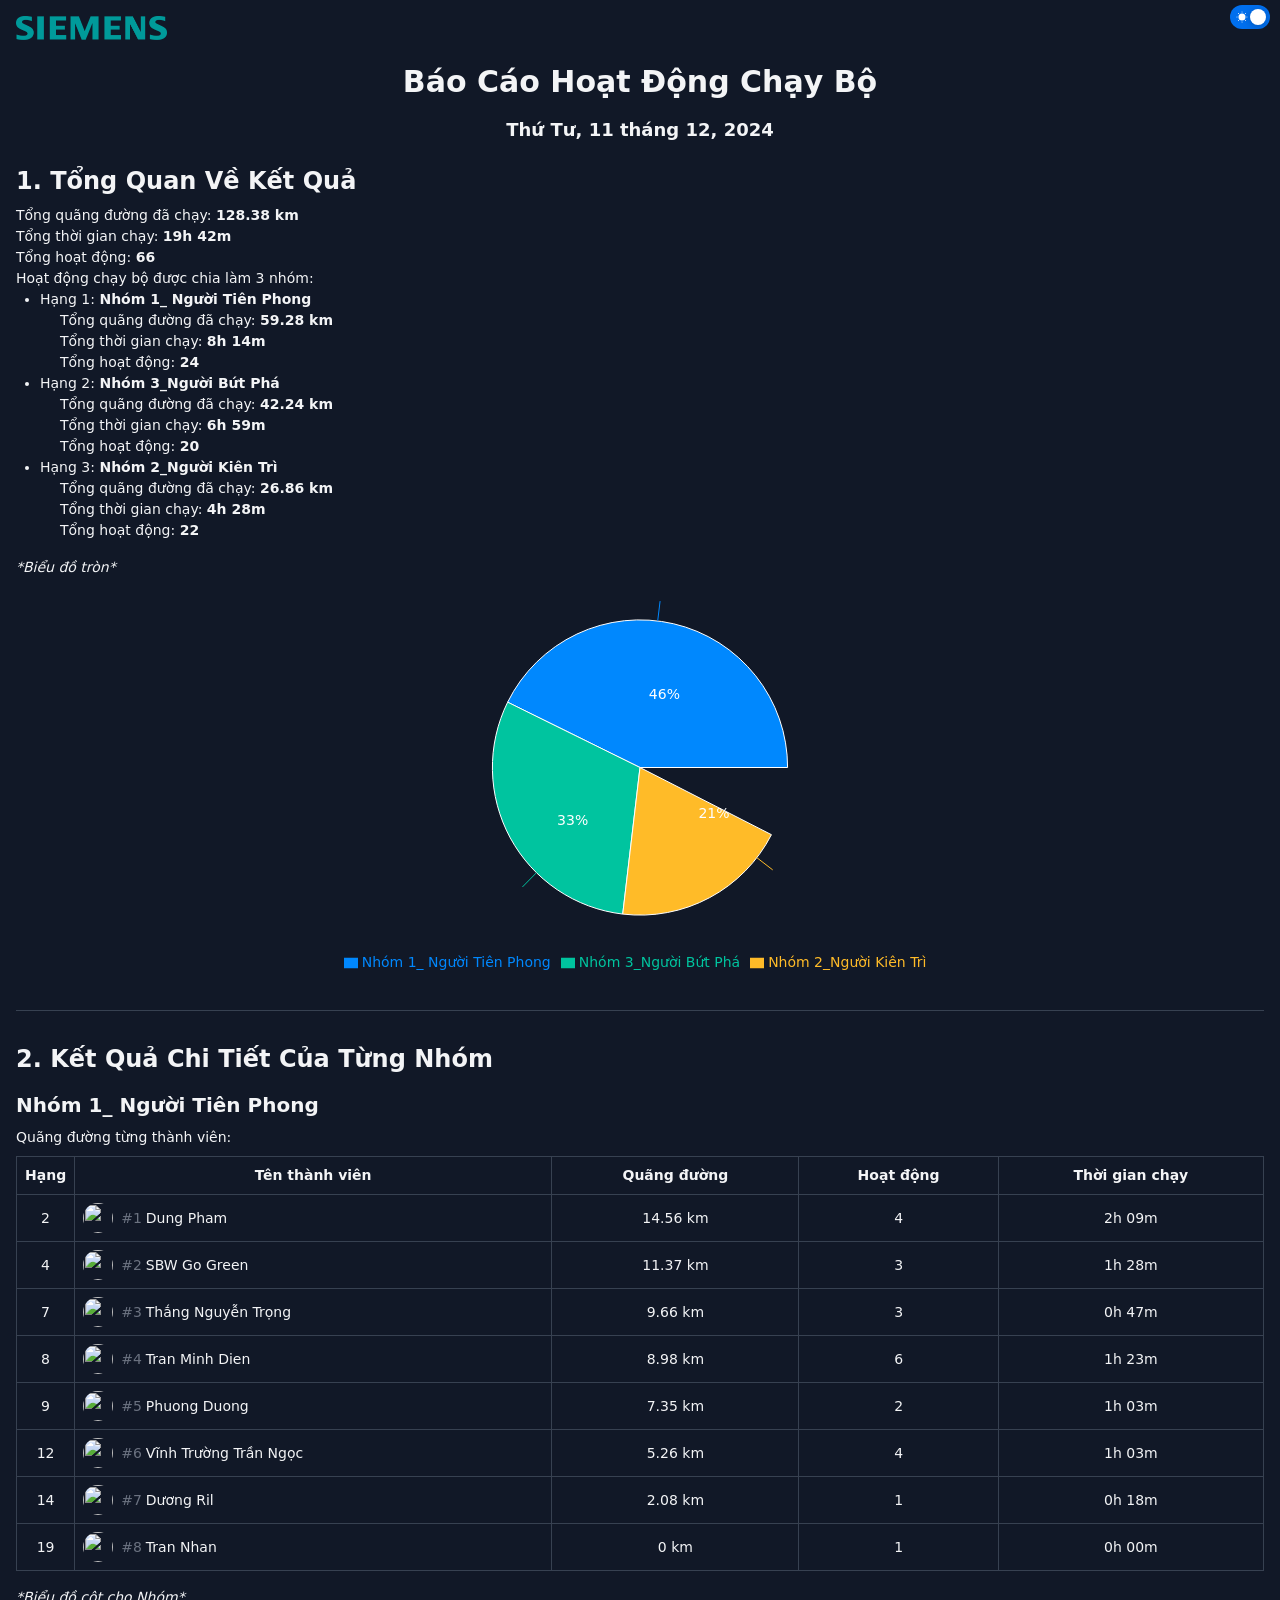
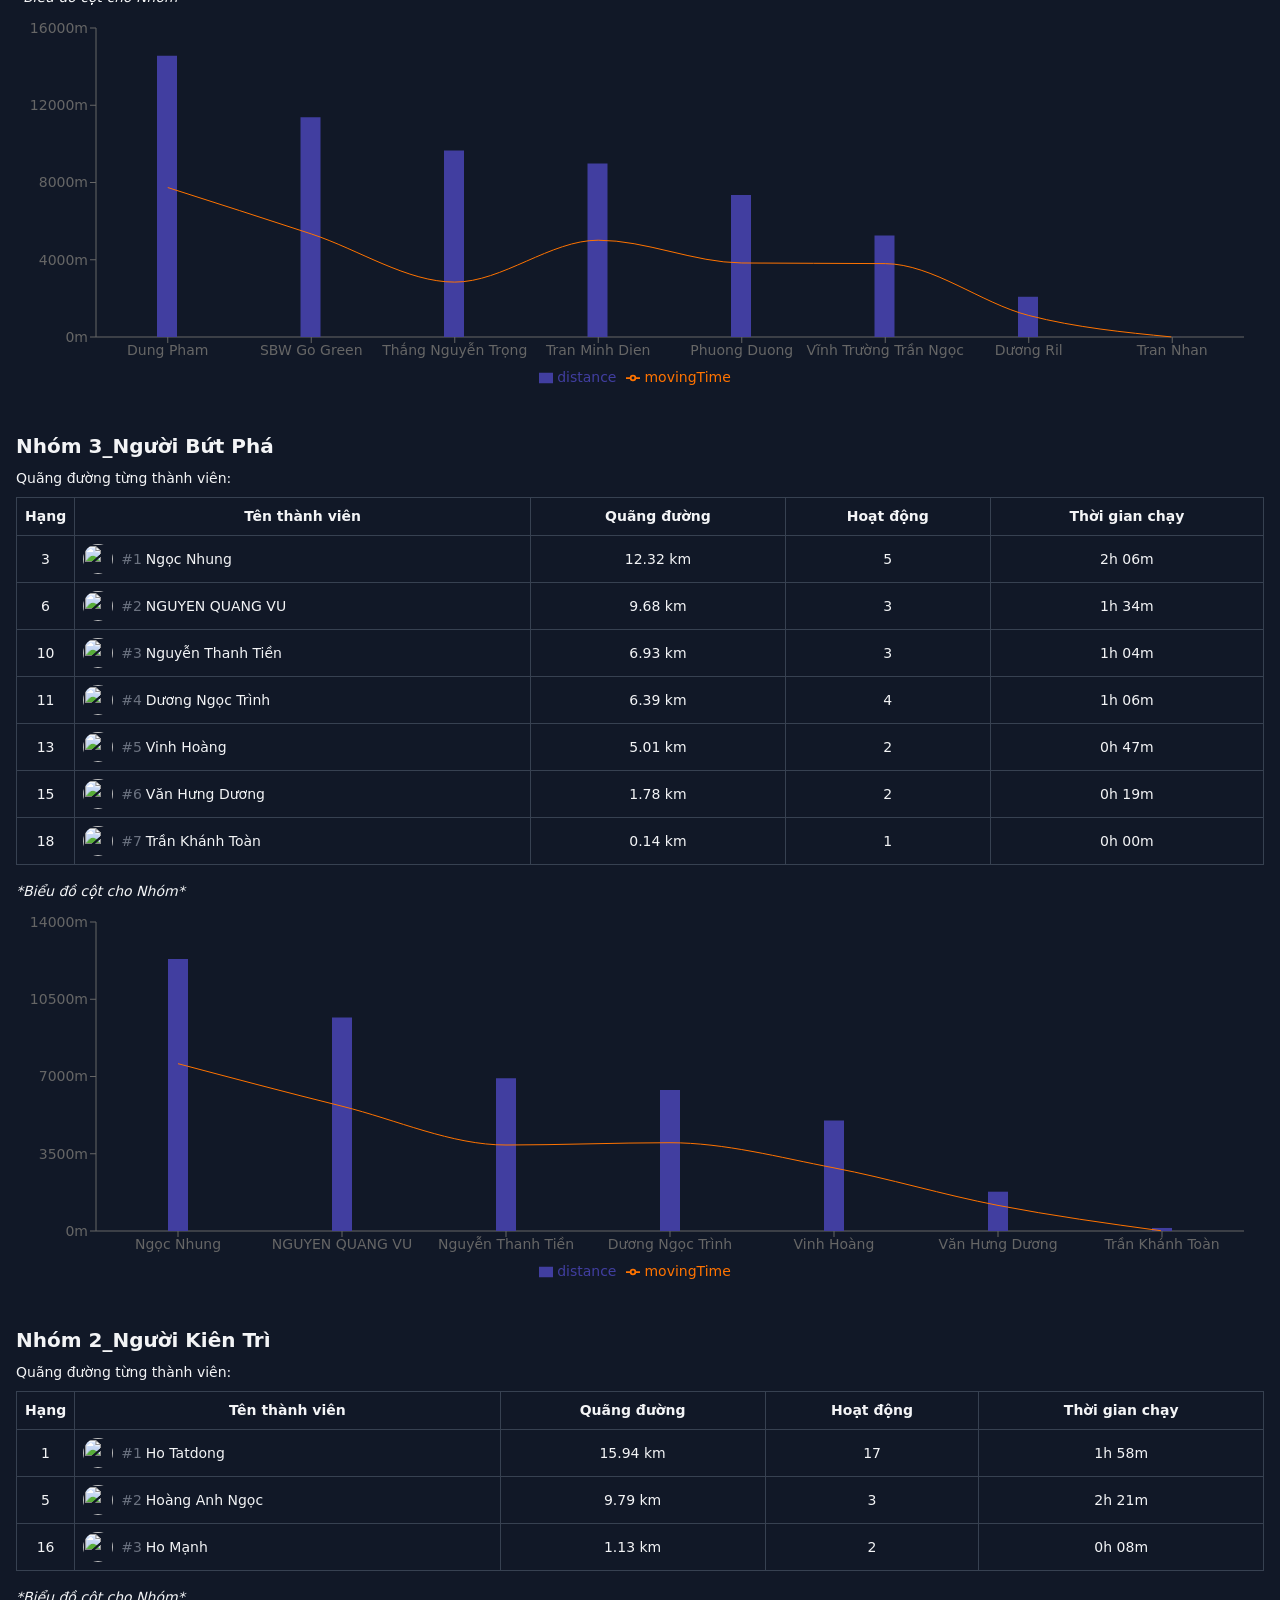
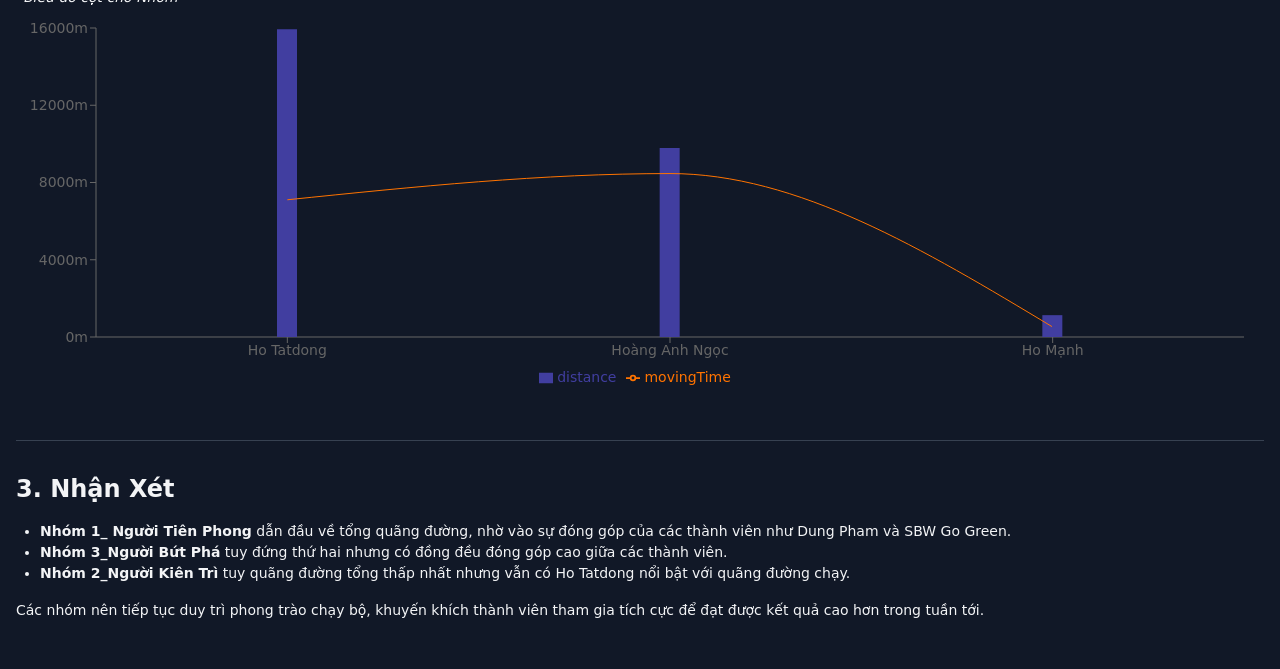
==== commit 200916fd: "initial commit" ====
--- a/index.html
+++ b/index.html
@@ -5,8 +5,8 @@
     <link rel="icon" type="image/svg+xml" href="./icon.png" />
     <meta name="viewport" content="width=device-width, initial-scale=1.0" />
     <title>Vite + React + TS</title>
-    <script type="module" crossorigin src="./assets/index-D1y0DSEk.js"></script>
-    <link rel="stylesheet" crossorigin href="./assets/index-og_LeTOY.css">
+    <script type="module" crossorigin src="./assets/index-87A2tEon.js"></script>
+    <link rel="stylesheet" crossorigin href="./assets/index-DvSzFAor.css">
   </head>
   <body>
     <div id="root"></div>
--- a/assets/index-DvSzFAor.css
+++ b/assets/index-DvSzFAor.css
@@ -0,0 +1 @@
+*,:before,:after{--tw-border-spacing-x: 0;--tw-border-spacing-y: 0;--tw-translate-x: 0;--tw-translate-y: 0;--tw-rotate: 0;--tw-skew-x: 0;--tw-skew-y: 0;--tw-scale-x: 1;--tw-scale-y: 1;--tw-pan-x: ;--tw-pan-y: ;--tw-pinch-zoom: ;--tw-scroll-snap-strictness: proximity;--tw-gradient-from-position: ;--tw-gradient-via-position: ;--tw-gradient-to-position: ;--tw-ordinal: ;--tw-slashed-zero: ;--tw-numeric-figure: ;--tw-numeric-spacing: ;--tw-numeric-fraction: ;--tw-ring-inset: ;--tw-ring-offset-width: 0px;--tw-ring-offset-color: #fff;--tw-ring-color: rgb(59 130 246 / .5);--tw-ring-offset-shadow: 0 0 #0000;--tw-ring-shadow: 0 0 #0000;--tw-shadow: 0 0 #0000;--tw-shadow-colored: 0 0 #0000;--tw-blur: ;--tw-brightness: ;--tw-contrast: ;--tw-grayscale: ;--tw-hue-rotate: ;--tw-invert: ;--tw-saturate: ;--tw-sepia: ;--tw-drop-shadow: ;--tw-backdrop-blur: ;--tw-backdrop-brightness: ;--tw-backdrop-contrast: ;--tw-backdrop-grayscale: ;--tw-backdrop-hue-rotate: ;--tw-backdrop-invert: ;--tw-backdrop-opacity: ;--tw-backdrop-saturate: ;--tw-backdrop-sepia: ;--tw-contain-size: ;--tw-contain-layout: ;--tw-contain-paint: ;--tw-contain-style: }::backdrop{--tw-border-spacing-x: 0;--tw-border-spacing-y: 0;--tw-translate-x: 0;--tw-translate-y: 0;--tw-rotate: 0;--tw-skew-x: 0;--tw-skew-y: 0;--tw-scale-x: 1;--tw-scale-y: 1;--tw-pan-x: ;--tw-pan-y: ;--tw-pinch-zoom: ;--tw-scroll-snap-strictness: proximity;--tw-gradient-from-position: ;--tw-gradient-via-position: ;--tw-gradient-to-position: ;--tw-ordinal: ;--tw-slashed-zero: ;--tw-numeric-figure: ;--tw-numeric-spacing: ;--tw-numeric-fraction: ;--tw-ring-inset: ;--tw-ring-offset-width: 0px;--tw-ring-offset-color: #fff;--tw-ring-color: rgb(59 130 246 / .5);--tw-ring-offset-shadow: 0 0 #0000;--tw-ring-shadow: 0 0 #0000;--tw-shadow: 0 0 #0000;--tw-shadow-colored: 0 0 #0000;--tw-blur: ;--tw-brightness: ;--tw-contrast: ;--tw-grayscale: ;--tw-hue-rotate: ;--tw-invert: ;--tw-saturate: ;--tw-sepia: ;--tw-drop-shadow: ;--tw-backdrop-blur: ;--tw-backdrop-brightness: ;--tw-backdrop-contrast: ;--tw-backdrop-grayscale: ;--tw-backdrop-hue-rotate: ;--tw-backdrop-invert: ;--tw-backdrop-opacity: ;--tw-backdrop-saturate: ;--tw-backdrop-sepia: ;--tw-contain-size: ;--tw-contain-layout: ;--tw-contain-paint: ;--tw-contain-style: }*,:before,:after{box-sizing:border-box;border-width:0;border-style:solid;border-color:#e5e7eb}:before,:after{--tw-content: ""}html,:host{line-height:1.5;-webkit-text-size-adjust:100%;-moz-tab-size:4;-o-tab-size:4;tab-size:4;font-family:ui-sans-serif,system-ui,sans-serif,"Apple Color Emoji","Segoe UI Emoji",Segoe UI Symbol,"Noto Color Emoji";font-feature-settings:normal;font-variation-settings:normal;-webkit-tap-highlight-color:transparent}body{margin:0;line-height:inherit}hr{height:0;color:inherit;border-top-width:1px}abbr:where([title]){-webkit-text-decoration:underline dotted;text-decoration:underline dotted}h1,h2,h3,h4,h5,h6{font-size:inherit;font-weight:inherit}a{color:inherit;text-decoration:inherit}b,strong{font-weight:bolder}code,kbd,samp,pre{font-family:ui-monospace,SFMono-Regular,Menlo,Monaco,Consolas,Liberation Mono,Courier New,monospace;font-feature-settings:normal;font-variation-settings:normal;font-size:1em}small{font-size:80%}sub,sup{font-size:75%;line-height:0;position:relative;vertical-align:baseline}sub{bottom:-.25em}sup{top:-.5em}table{text-indent:0;border-color:inherit;border-collapse:collapse}button,input,optgroup,select,textarea{font-family:inherit;font-feature-settings:inherit;font-variation-settings:inherit;font-size:100%;font-weight:inherit;line-height:inherit;letter-spacing:inherit;color:inherit;margin:0;padding:0}button,select{text-transform:none}button,input:where([type=button]),input:where([type=reset]),input:where([type=submit]){-webkit-appearance:button;background-color:transparent;background-image:none}:-moz-focusring{outline:auto}:-moz-ui-invalid{box-shadow:none}progress{vertical-align:baseline}::-webkit-inner-spin-button,::-webkit-outer-spin-button{height:auto}[type=search]{-webkit-appearance:textfield;outline-offset:-2px}::-webkit-search-decoration{-webkit-appearance:none}::-webkit-file-upload-button{-webkit-appearance:button;font:inherit}summary{display:list-item}blockquote,dl,dd,h1,h2,h3,h4,h5,h6,hr,figure,p,pre{margin:0}fieldset{margin:0;padding:0}legend{padding:0}ol,ul,menu{list-style:none;margin:0;padding:0}dialog{padding:0}textarea{resize:vertical}input::-moz-placeholder,textarea::-moz-placeholder{opacity:1;color:#9ca3af}input::placeholder,textarea::placeholder{opacity:1;color:#9ca3af}button,[role=button]{cursor:pointer}:disabled{cursor:default}img,svg,video,canvas,audio,iframe,embed,object{display:block;vertical-align:middle}img,video{max-width:100%;height:auto}[hidden]:where(:not([hidden=until-found])){display:none}:root,[data-theme]{color:hsl(var(--nextui-foreground));background-color:hsl(var(--nextui-background))}.sr-only{position:absolute;width:1px;height:1px;padding:0;margin:-1px;overflow:hidden;clip:rect(0,0,0,0);white-space:nowrap;border-width:0}.pointer-events-none{pointer-events:none}.pointer-events-auto{pointer-events:auto}.visible{visibility:visible}.invisible{visibility:hidden}.static{position:static}.fixed{position:fixed}.absolute{position:absolute}.relative{position:relative}.sticky{position:sticky}.inset-0{top:0;right:0;bottom:0;left:0}.inset-x-0{left:0;right:0}.inset-y-0{top:0;bottom:0}.bottom-0{bottom:0}.bottom-\[10\%\]{bottom:10%}.bottom-\[5\%\]{bottom:5%}.end-1{inset-inline-end:.25rem}.end-1\.5{inset-inline-end:.375rem}.end-3{inset-inline-end:.75rem}.end-auto{inset-inline-end:auto}.left-0{left:0}.left-1\/2{left:50%}.left-\[10\%\]{left:10%}.left-\[5\%\]{left:5%}.right-0{right:0}.right-2{right:.5rem}.right-\[10\%\]{right:10%}.right-\[5\%\]{right:5%}.start-0{inset-inline-start:0px}.start-1\.5{inset-inline-start:.375rem}.start-2{inset-inline-start:.5rem}.start-3{inset-inline-start:.75rem}.start-\[calc\(var\(--cursor-hit-x\)\*-1\)\]{inset-inline-start:calc(var(--cursor-hit-x) * -1)}.start-auto{inset-inline-start:auto}.top-0{top:0}.top-1{top:.25rem}.top-1\/2{top:50%}.top-2{top:.5rem}.top-\[10\%\]{top:10%}.top-\[5\%\]{top:5%}.top-\[calc\(100\%_\+_2px\)\]{top:calc(100% + 2px)}.top-\[var\(--navbar-height\)\]{top:var(--navbar-height)}.-z-30{z-index:-30}.z-0{z-index:0}.z-10{z-index:10}.z-20{z-index:20}.z-30{z-index:30}.z-40{z-index:40}.z-50{z-index:50}.z-\[1\]{z-index:1}.order-1{order:1}.order-2{order:2}.order-3{order:3}.-m-2{margin:-.5rem}.-m-2\.5{margin:-.625rem}.m-0{margin:0}.-mx-1{margin-left:-.25rem;margin-right:-.25rem}.-mx-2{margin-left:-.5rem;margin-right:-.5rem}.mx-0{margin-left:0;margin-right:0}.mx-1{margin-left:.25rem;margin-right:.25rem}.mx-\[calc\(\(theme\(spacing\.5\)-theme\(spacing\.1\)\)\/2\)\]{margin-left:.5rem;margin-right:.5rem}.mx-\[calc\(\(theme\(spacing\.6\)-theme\(spacing\.3\)\)\/2\)\]{margin-left:.375rem;margin-right:.375rem}.mx-\[calc\(\(theme\(spacing\.7\)-theme\(spacing\.5\)\)\/2\)\]{margin-left:.25rem;margin-right:.25rem}.my-0{margin-top:0;margin-bottom:0}.my-1{margin-top:.25rem;margin-bottom:.25rem}.my-16{margin-top:4rem;margin-bottom:4rem}.my-\[calc\(\(theme\(spacing\.5\)-theme\(spacing\.1\)\)\/2\)\]{margin-top:.5rem;margin-bottom:.5rem}.my-\[calc\(\(theme\(spacing\.6\)-theme\(spacing\.3\)\)\/2\)\]{margin-top:.375rem;margin-bottom:.375rem}.my-\[calc\(\(theme\(spacing\.7\)-theme\(spacing\.5\)\)\/2\)\]{margin-top:.25rem;margin-bottom:.25rem}.my-auto{margin-top:auto;margin-bottom:auto}.-mr-2{margin-right:-.5rem}.-ms-2{margin-inline-start:-.5rem}.mb-1\.5{margin-bottom:.375rem}.mb-2{margin-bottom:.5rem}.mb-4{margin-bottom:1rem}.mb-5{margin-bottom:1.25rem}.mb-6{margin-bottom:1.5rem}.mb-8{margin-bottom:2rem}.mb-px{margin-bottom:1px}.me-2{margin-inline-end:.5rem}.ml-1{margin-left:.25rem}.ml-6{margin-left:1.5rem}.mr-1{margin-right:.25rem}.mr-2{margin-right:.5rem}.mr-6{margin-right:1.5rem}.ms-2{margin-inline-start:.5rem}.mt-0\.5{margin-top:.125rem}.mt-1{margin-top:.25rem}.mt-2{margin-top:.5rem}.mt-4{margin-top:1rem}.box-border{box-sizing:border-box}.box-content{box-sizing:content-box}.line-clamp-1{overflow:hidden;display:-webkit-box;-webkit-box-orient:vertical;-webkit-line-clamp:1}.block{display:block}.inline-block{display:inline-block}.flex{display:flex}.inline-flex{display:inline-flex}.table{display:table}.grid{display:grid}.inline-grid{display:inline-grid}.hidden{display:none}.\!h-auto{height:auto!important}.h-1{height:.25rem}.h-1\.5{height:.375rem}.h-10{height:2.5rem}.h-12{height:3rem}.h-14{height:3.5rem}.h-16{height:4rem}.h-2{height:.5rem}.h-2\.5{height:.625rem}.h-3{height:.75rem}.h-3\.5{height:.875rem}.h-4{height:1rem}.h-40{height:10rem}.h-5{height:1.25rem}.h-6{height:1.5rem}.h-7{height:1.75rem}.h-8{height:2rem}.h-9{height:2.25rem}.h-\[--visual-viewport-height\]{height:var(--visual-viewport-height)}.h-\[100dvh\]{height:100dvh}.h-\[2px\]{height:2px}.h-\[30px\]{height:30px}.h-\[400px\]{height:400px}.h-\[50\%\]{height:50%}.h-\[calc\(100dvh_-_var\(--navbar-height\)\)\]{height:calc(100dvh - var(--navbar-height))}.h-\[var\(--navbar-height\)\]{height:var(--navbar-height)}.h-\[var\(--picker-height\)\]{height:var(--picker-height)}.h-auto{height:auto}.h-divider{height:var(--nextui-divider-weight)}.h-fit{height:-moz-fit-content;height:fit-content}.h-full{height:100%}.h-px{height:1px}.h-screen{height:100vh}.max-h-\[20rem\]{max-height:20rem}.max-h-\[24rem\]{max-height:24rem}.max-h-\[28rem\]{max-height:28rem}.max-h-\[32rem\]{max-height:32rem}.max-h-\[36rem\]{max-height:36rem}.max-h-\[42rem\]{max-height:42rem}.max-h-\[48rem\]{max-height:48rem}.max-h-\[56rem\]{max-height:56rem}.max-h-\[64rem\]{max-height:64rem}.max-h-\[calc\(100\%_-_8rem\)\]{max-height:calc(100% - 8rem)}.max-h-\[none\]{max-height:none}.max-h-full{max-height:100%}.min-h-10{min-height:2.5rem}.min-h-12{min-height:3rem}.min-h-14{min-height:3.5rem}.min-h-16{min-height:4rem}.min-h-3{min-height:.75rem}.min-h-3\.5{min-height:.875rem}.min-h-4{min-height:1rem}.min-h-5{min-height:1.25rem}.min-h-6{min-height:1.5rem}.min-h-7{min-height:1.75rem}.min-h-8{min-height:2rem}.min-h-\[100dvh\]{min-height:100dvh}.min-h-\[32px\]{min-height:32px}.w-1{width:.25rem}.w-1\.5{width:.375rem}.w-10{width:2.5rem}.w-12{width:3rem}.w-14{width:3.5rem}.w-2{width:.5rem}.w-2\.5{width:.625rem}.w-3{width:.75rem}.w-3\.5{width:.875rem}.w-4{width:1rem}.w-5{width:1.25rem}.w-6{width:1.5rem}.w-7{width:1.75rem}.w-8{width:2rem}.w-9{width:2.25rem}.w-\[30px\]{width:30px}.w-\[50px\]{width:50px}.w-\[80\%\]{width:80%}.w-\[800px\]{width:800px}.w-\[calc\(100\%\+var\(--cursor-hit-x\)\*2\)\]{width:calc(100% + var(--cursor-hit-x) * 2)}.w-\[calc\(100\%_-_16px\)\]{width:calc(100% - 16px)}.w-\[calc\(100\%_-_theme\(spacing\.6\)\)\]{width:calc(100% - 1.5rem)}.w-\[calc\(var\(--visible-months\)_\*_var\(--calendar-width\)\)\]{width:calc(var(--visible-months) * var(--calendar-width))}.w-auto{width:auto}.w-divider{width:var(--nextui-divider-weight)}.w-fit{width:-moz-fit-content;width:fit-content}.w-full{width:100%}.w-max{width:-moz-max-content;width:max-content}.w-px{width:1px}.w-screen{width:100vw}.min-w-10{min-width:2.5rem}.min-w-12{min-width:3rem}.min-w-16{min-width:4rem}.min-w-20{min-width:5rem}.min-w-24{min-width:6rem}.min-w-3{min-width:.75rem}.min-w-3\.5{min-width:.875rem}.min-w-4{min-width:1rem}.min-w-40{min-width:10rem}.min-w-5{min-width:1.25rem}.min-w-6{min-width:1.5rem}.min-w-7{min-width:1.75rem}.min-w-8{min-width:2rem}.min-w-9{min-width:2.25rem}.min-w-\[200px\]{min-width:200px}.min-w-full{min-width:100%}.min-w-max{min-width:-moz-max-content;min-width:max-content}.min-w-min{min-width:-moz-min-content;min-width:min-content}.max-w-2xl{max-width:42rem}.max-w-3xl{max-width:48rem}.max-w-4xl{max-width:56rem}.max-w-5xl{max-width:64rem}.max-w-\[1024px\]{max-width:1024px}.max-w-\[1280px\]{max-width:1280px}.max-w-\[1536px\]{max-width:1536px}.max-w-\[270px\]{max-width:270px}.max-w-\[640px\]{max-width:640px}.max-w-\[768px\]{max-width:768px}.max-w-\[none\]{max-width:none}.max-w-fit{max-width:-moz-fit-content;max-width:fit-content}.max-w-full{max-width:100%}.max-w-lg{max-width:32rem}.max-w-md{max-width:28rem}.max-w-sm{max-width:24rem}.max-w-xl{max-width:36rem}.max-w-xs{max-width:20rem}.flex-1{flex:1 1 0%}.flex-auto{flex:1 1 auto}.flex-initial{flex:0 1 auto}.flex-none{flex:none}.flex-shrink-0,.shrink-0{flex-shrink:0}.flex-grow{flex-grow:1}.basis-0{flex-basis:0px}.table-auto{table-layout:auto}.table-fixed{table-layout:fixed}.border-collapse{border-collapse:collapse}.origin-center{transform-origin:center}.origin-left{transform-origin:left}.origin-right{transform-origin:right}.origin-top{transform-origin:top}.origin-top-left{transform-origin:top left}.-translate-x-1\/2{--tw-translate-x: -50%;transform:translate(var(--tw-translate-x),var(--tw-translate-y)) rotate(var(--tw-rotate)) skew(var(--tw-skew-x)) skewY(var(--tw-skew-y)) scaleX(var(--tw-scale-x)) scaleY(var(--tw-scale-y))}.-translate-y-1{--tw-translate-y: -.25rem;transform:translate(var(--tw-translate-x),var(--tw-translate-y)) rotate(var(--tw-rotate)) skew(var(--tw-skew-x)) skewY(var(--tw-skew-y)) scaleX(var(--tw-scale-x)) scaleY(var(--tw-scale-y))}.-translate-y-1\/2{--tw-translate-y: -50%;transform:translate(var(--tw-translate-x),var(--tw-translate-y)) rotate(var(--tw-rotate)) skew(var(--tw-skew-x)) skewY(var(--tw-skew-y)) scaleX(var(--tw-scale-x)) scaleY(var(--tw-scale-y))}.translate-x-1{--tw-translate-x: .25rem;transform:translate(var(--tw-translate-x),var(--tw-translate-y)) rotate(var(--tw-rotate)) skew(var(--tw-skew-x)) skewY(var(--tw-skew-y)) scaleX(var(--tw-scale-x)) scaleY(var(--tw-scale-y))}.translate-x-1\/2{--tw-translate-x: 50%;transform:translate(var(--tw-translate-x),var(--tw-translate-y)) rotate(var(--tw-rotate)) skew(var(--tw-skew-x)) skewY(var(--tw-skew-y)) scaleX(var(--tw-scale-x)) scaleY(var(--tw-scale-y))}.translate-y-1{--tw-translate-y: .25rem;transform:translate(var(--tw-translate-x),var(--tw-translate-y)) rotate(var(--tw-rotate)) skew(var(--tw-skew-x)) skewY(var(--tw-skew-y)) scaleX(var(--tw-scale-x)) scaleY(var(--tw-scale-y))}.translate-y-1\/2{--tw-translate-y: 50%;transform:translate(var(--tw-translate-x),var(--tw-translate-y)) rotate(var(--tw-rotate)) skew(var(--tw-skew-x)) skewY(var(--tw-skew-y)) scaleX(var(--tw-scale-x)) scaleY(var(--tw-scale-y))}.rotate-0{--tw-rotate: 0deg;transform:translate(var(--tw-translate-x),var(--tw-translate-y)) rotate(var(--tw-rotate)) skew(var(--tw-skew-x)) skewY(var(--tw-skew-y)) scaleX(var(--tw-scale-x)) scaleY(var(--tw-scale-y))}.rotate-180{--tw-rotate: 180deg;transform:translate(var(--tw-translate-x),var(--tw-translate-y)) rotate(var(--tw-rotate)) skew(var(--tw-skew-x)) skewY(var(--tw-skew-y)) scaleX(var(--tw-scale-x)) scaleY(var(--tw-scale-y))}.scale-0{--tw-scale-x: 0;--tw-scale-y: 0;transform:translate(var(--tw-translate-x),var(--tw-translate-y)) rotate(var(--tw-rotate)) skew(var(--tw-skew-x)) skewY(var(--tw-skew-y)) scaleX(var(--tw-scale-x)) scaleY(var(--tw-scale-y))}.scale-100{--tw-scale-x: 1;--tw-scale-y: 1;transform:translate(var(--tw-translate-x),var(--tw-translate-y)) rotate(var(--tw-rotate)) skew(var(--tw-skew-x)) skewY(var(--tw-skew-y)) scaleX(var(--tw-scale-x)) scaleY(var(--tw-scale-y))}.scale-105{--tw-scale-x: 1.05;--tw-scale-y: 1.05;transform:translate(var(--tw-translate-x),var(--tw-translate-y)) rotate(var(--tw-rotate)) skew(var(--tw-skew-x)) skewY(var(--tw-skew-y)) scaleX(var(--tw-scale-x)) scaleY(var(--tw-scale-y))}.scale-50{--tw-scale-x: .5;--tw-scale-y: .5;transform:translate(var(--tw-translate-x),var(--tw-translate-y)) rotate(var(--tw-rotate)) skew(var(--tw-skew-x)) skewY(var(--tw-skew-y)) scaleX(var(--tw-scale-x)) scaleY(var(--tw-scale-y))}.scale-90{--tw-scale-x: .9;--tw-scale-y: .9;transform:translate(var(--tw-translate-x),var(--tw-translate-y)) rotate(var(--tw-rotate)) skew(var(--tw-skew-x)) skewY(var(--tw-skew-y)) scaleX(var(--tw-scale-x)) scaleY(var(--tw-scale-y))}.transform{transform:translate(var(--tw-translate-x),var(--tw-translate-y)) rotate(var(--tw-rotate)) skew(var(--tw-skew-x)) skewY(var(--tw-skew-y)) scaleX(var(--tw-scale-x)) scaleY(var(--tw-scale-y))}@keyframes appearance-in{0%{opacity:0;transform:translateZ(0) scale(.95)}60%{opacity:.75;backface-visibility:hidden;webkit-font-smoothing:antialiased;transform:translateZ(0) scale(1.05)}to{opacity:1;transform:translateZ(0) scale(1)}}.animate-\[appearance-in_1s_infinite\]{animation:appearance-in 1s infinite}@keyframes drip-expand{0%{opacity:.2;transform:scale(0)}to{opacity:0;transform:scale(2)}}.animate-drip-expand{animation:drip-expand .42s linear}@keyframes indeterminate-bar{0%{transform:translate(-50%) scaleX(.2)}to{transform:translate(100%) scaleX(1)}}.animate-indeterminate-bar{animation:indeterminate-bar 1.5s cubic-bezier(.65,.815,.735,.395) infinite normal none running}.animate-none{animation:none}.animate-spinner-ease-spin{animation:spinner-spin .8s ease infinite}@keyframes spinner-spin{0%{transform:rotate(0)}to{transform:rotate(360deg)}}.animate-spinner-linear-spin{animation:spinner-spin .8s linear infinite}.cursor-default{cursor:default}.cursor-grab{cursor:grab}.cursor-not-allowed{cursor:not-allowed}.cursor-pointer{cursor:pointer}.cursor-text{cursor:text}.touch-none{touch-action:none}.select-none{-webkit-user-select:none;-moz-user-select:none;user-select:none}.resize-none{resize:none}.snap-y{scroll-snap-type:y var(--tw-scroll-snap-strictness)}.snap-mandatory{--tw-scroll-snap-strictness: mandatory}.snap-center{scroll-snap-align:center}.scroll-py-6{scroll-padding-top:1.5rem;scroll-padding-bottom:1.5rem}.list-disc{list-style-type:disc}.list-none{list-style-type:none}.appearance-none{-webkit-appearance:none;-moz-appearance:none;appearance:none}.grid-cols-4{grid-template-columns:repeat(4,minmax(0,1fr))}.flex-row{flex-direction:row}.flex-row-reverse{flex-direction:row-reverse}.flex-col{flex-direction:column}.flex-col-reverse{flex-direction:column-reverse}.flex-wrap{flex-wrap:wrap}.flex-nowrap{flex-wrap:nowrap}.place-content-center{place-content:center}.items-start{align-items:flex-start}.items-end{align-items:flex-end}.items-center{align-items:center}.justify-start{justify-content:flex-start}.justify-end{justify-content:flex-end}.justify-center{justify-content:center}.justify-between{justify-content:space-between}.\!gap-0{gap:0px!important}.gap-0{gap:0px}.gap-0\.5{gap:.125rem}.gap-1{gap:.25rem}.gap-1\.5{gap:.375rem}.gap-2{gap:.5rem}.gap-3{gap:.75rem}.gap-4{gap:1rem}.gap-x-0{-moz-column-gap:0px;column-gap:0px}.gap-x-0\.5{-moz-column-gap:.125rem;column-gap:.125rem}.gap-x-1{-moz-column-gap:.25rem;column-gap:.25rem}.gap-x-2{-moz-column-gap:.5rem;column-gap:.5rem}.gap-x-6{-moz-column-gap:1.5rem;column-gap:1.5rem}.gap-y-1\.5{row-gap:.375rem}.gap-y-2{row-gap:.5rem}.space-x-0\.5>:not([hidden])~:not([hidden]){--tw-space-x-reverse: 0;margin-right:calc(.125rem * var(--tw-space-x-reverse));margin-left:calc(.125rem * calc(1 - var(--tw-space-x-reverse)))}.self-center{align-self:center}.overflow-auto{overflow:auto}.overflow-hidden{overflow:hidden}.overflow-visible{overflow:visible}.overflow-x-auto{overflow-x:auto}.overflow-y-auto{overflow-y:auto}.overflow-y-hidden{overflow-y:hidden}.overflow-x-scroll{overflow-x:scroll}.overflow-y-scroll{overflow-y:scroll}.truncate{overflow:hidden;text-overflow:ellipsis;white-space:nowrap}.text-ellipsis{text-overflow:ellipsis}.whitespace-normal{white-space:normal}.whitespace-nowrap{white-space:nowrap}.break-words{overflow-wrap:break-word}.\!rounded-none{border-radius:0!important}.rounded{border-radius:.25rem}.rounded-\[calc\(theme\(borderRadius\.large\)\/1\.5\)\]{border-radius:calc(var(--nextui-radius-large) / 1.5)}.rounded-\[calc\(theme\(borderRadius\.medium\)\*0\.5\)\]{border-radius:calc(var(--nextui-radius-medium) * .5)}.rounded-\[calc\(theme\(borderRadius\.medium\)\*0\.6\)\]{border-radius:calc(var(--nextui-radius-medium) * .6)}.rounded-\[calc\(theme\(borderRadius\.medium\)\*0\.7\)\]{border-radius:calc(var(--nextui-radius-medium) * .7)}.rounded-\[calc\(theme\(borderRadius\.medium\)\/2\)\]{border-radius:calc(var(--nextui-radius-medium) / 2)}.rounded-\[calc\(theme\(borderRadius\.small\)\/2\)\]{border-radius:calc(var(--nextui-radius-small) / 2)}.rounded-full{border-radius:9999px}.rounded-large{border-radius:var(--nextui-radius-large)}.rounded-lg{border-radius:.5rem}.rounded-md{border-radius:.375rem}.rounded-medium{border-radius:var(--nextui-radius-medium)}.rounded-none{border-radius:0}.rounded-sm{border-radius:.125rem}.rounded-small{border-radius:var(--nextui-radius-small)}.\!rounded-e-none{border-start-end-radius:0px!important;border-end-end-radius:0px!important}.\!rounded-s-none{border-start-start-radius:0px!important;border-end-start-radius:0px!important}.rounded-b-large{border-bottom-right-radius:var(--nextui-radius-large);border-bottom-left-radius:var(--nextui-radius-large)}.rounded-b-medium{border-bottom-right-radius:var(--nextui-radius-medium);border-bottom-left-radius:var(--nextui-radius-medium)}.rounded-b-none{border-bottom-right-radius:0;border-bottom-left-radius:0}.rounded-b-small{border-bottom-right-radius:var(--nextui-radius-small);border-bottom-left-radius:var(--nextui-radius-small)}.rounded-l-none{border-top-left-radius:0;border-bottom-left-radius:0}.rounded-r-none{border-top-right-radius:0;border-bottom-right-radius:0}.rounded-t-large{border-top-left-radius:var(--nextui-radius-large);border-top-right-radius:var(--nextui-radius-large)}.rounded-t-medium{border-top-left-radius:var(--nextui-radius-medium);border-top-right-radius:var(--nextui-radius-medium)}.rounded-t-none{border-top-left-radius:0;border-top-right-radius:0}.rounded-t-small{border-top-left-radius:var(--nextui-radius-small);border-top-right-radius:var(--nextui-radius-small)}.border{border-width:1px}.border-0{border-width:0px}.border-1{border-width:1px}.border-2{border-width:2px}.border-3{border-width:3px}.border-medium{border-width:var(--nextui-border-width-medium)}.border-small{border-width:var(--nextui-border-width-small)}.border-x-\[calc\(theme\(spacing\.5\)\/2\)\]{border-left-width:.625rem;border-right-width:.625rem}.border-x-\[calc\(theme\(spacing\.6\)\/2\)\]{border-left-width:.75rem;border-right-width:.75rem}.border-x-\[calc\(theme\(spacing\.7\)\/2\)\]{border-left-width:.875rem;border-right-width:.875rem}.border-y-\[calc\(theme\(spacing\.5\)\/2\)\]{border-top-width:.625rem;border-bottom-width:.625rem}.border-y-\[calc\(theme\(spacing\.6\)\/2\)\]{border-top-width:.75rem;border-bottom-width:.75rem}.border-y-\[calc\(theme\(spacing\.7\)\/2\)\]{border-top-width:.875rem;border-bottom-width:.875rem}.border-b{border-bottom-width:1px}.border-b-medium{border-bottom-width:var(--nextui-border-width-medium)}.border-solid{border-style:solid}.border-dotted{border-style:dotted}.border-none{border-style:none}.\!border-danger{--tw-border-opacity: 1 !important;border-color:hsl(var(--nextui-danger) / var(--nextui-danger-opacity, var(--tw-border-opacity)))!important}.border-background{--tw-border-opacity: 1;border-color:hsl(var(--nextui-background) / var(--nextui-background-opacity, var(--tw-border-opacity)))}.border-danger{--tw-border-opacity: 1;border-color:hsl(var(--nextui-danger) / var(--nextui-danger-opacity, var(--tw-border-opacity)))}.border-danger-100{--tw-border-opacity: 1;border-color:hsl(var(--nextui-danger-100) / var(--nextui-danger-100-opacity, var(--tw-border-opacity)))}.border-danger-200{--tw-border-opacity: 1;border-color:hsl(var(--nextui-danger-200) / var(--nextui-danger-200-opacity, var(--tw-border-opacity)))}.border-default{--tw-border-opacity: 1;border-color:hsl(var(--nextui-default) / var(--nextui-default-opacity, var(--tw-border-opacity)))}.border-default-200{--tw-border-opacity: 1;border-color:hsl(var(--nextui-default-200) / var(--nextui-default-200-opacity, var(--tw-border-opacity)))}.border-default-300{--tw-border-opacity: 1;border-color:hsl(var(--nextui-default-300) / var(--nextui-default-300-opacity, var(--tw-border-opacity)))}.border-divider{--tw-border-opacity: 1;border-color:hsl(var(--nextui-divider) / var(--nextui-divider-opacity, var(--tw-border-opacity)))}.border-foreground{--tw-border-opacity: 1;border-color:hsl(var(--nextui-foreground) / var(--nextui-foreground-opacity, var(--tw-border-opacity)))}.border-gray-300{--tw-border-opacity: 1;border-color:rgb(209 213 219 / var(--tw-border-opacity, 1))}.border-primary{--tw-border-opacity: 1;border-color:hsl(var(--nextui-primary) / var(--nextui-primary-opacity, var(--tw-border-opacity)))}.border-primary-100{--tw-border-opacity: 1;border-color:hsl(var(--nextui-primary-100) / var(--nextui-primary-100-opacity, var(--tw-border-opacity)))}.border-primary-200{--tw-border-opacity: 1;border-color:hsl(var(--nextui-primary-200) / var(--nextui-primary-200-opacity, var(--tw-border-opacity)))}.border-secondary{--tw-border-opacity: 1;border-color:hsl(var(--nextui-secondary) / var(--nextui-secondary-opacity, var(--tw-border-opacity)))}.border-secondary-100{--tw-border-opacity: 1;border-color:hsl(var(--nextui-secondary-100) / var(--nextui-secondary-100-opacity, var(--tw-border-opacity)))}.border-secondary-200{--tw-border-opacity: 1;border-color:hsl(var(--nextui-secondary-200) / var(--nextui-secondary-200-opacity, var(--tw-border-opacity)))}.border-success{--tw-border-opacity: 1;border-color:hsl(var(--nextui-success) / var(--nextui-success-opacity, var(--tw-border-opacity)))}.border-success-100{--tw-border-opacity: 1;border-color:hsl(var(--nextui-success-100) / var(--nextui-success-100-opacity, var(--tw-border-opacity)))}.border-success-200{--tw-border-opacity: 1;border-color:hsl(var(--nextui-success-200) / var(--nextui-success-200-opacity, var(--tw-border-opacity)))}.border-success-300{--tw-border-opacity: 1;border-color:hsl(var(--nextui-success-300) / var(--nextui-success-300-opacity, var(--tw-border-opacity)))}.border-transparent{border-color:transparent}.border-warning{--tw-border-opacity: 1;border-color:hsl(var(--nextui-warning) / var(--nextui-warning-opacity, var(--tw-border-opacity)))}.border-warning-100{--tw-border-opacity: 1;border-color:hsl(var(--nextui-warning-100) / var(--nextui-warning-100-opacity, var(--tw-border-opacity)))}.border-warning-200{--tw-border-opacity: 1;border-color:hsl(var(--nextui-warning-200) / var(--nextui-warning-200-opacity, var(--tw-border-opacity)))}.border-warning-300{--tw-border-opacity: 1;border-color:hsl(var(--nextui-warning-300) / var(--nextui-warning-300-opacity, var(--tw-border-opacity)))}.border-x-transparent{border-left-color:transparent;border-right-color:transparent}.border-y-transparent{border-top-color:transparent;border-bottom-color:transparent}.border-b-current{border-bottom-color:currentColor}.border-b-danger{--tw-border-opacity: 1;border-bottom-color:hsl(var(--nextui-danger) / var(--nextui-danger-opacity, var(--tw-border-opacity)))}.border-b-default{--tw-border-opacity: 1;border-bottom-color:hsl(var(--nextui-default) / var(--nextui-default-opacity, var(--tw-border-opacity)))}.border-b-foreground{--tw-border-opacity: 1;border-bottom-color:hsl(var(--nextui-foreground) / var(--nextui-foreground-opacity, var(--tw-border-opacity)))}.border-b-primary{--tw-border-opacity: 1;border-bottom-color:hsl(var(--nextui-primary) / var(--nextui-primary-opacity, var(--tw-border-opacity)))}.border-b-secondary{--tw-border-opacity: 1;border-bottom-color:hsl(var(--nextui-secondary) / var(--nextui-secondary-opacity, var(--tw-border-opacity)))}.border-b-success{--tw-border-opacity: 1;border-bottom-color:hsl(var(--nextui-success) / var(--nextui-success-opacity, var(--tw-border-opacity)))}.border-b-warning{--tw-border-opacity: 1;border-bottom-color:hsl(var(--nextui-warning) / var(--nextui-warning-opacity, var(--tw-border-opacity)))}.border-b-white{--tw-border-opacity: 1;border-bottom-color:rgb(255 255 255 / var(--tw-border-opacity, 1))}.border-l-transparent{border-left-color:transparent}.border-r-transparent{border-right-color:transparent}.border-s-danger{--tw-border-opacity: 1;border-inline-start-color:hsl(var(--nextui-danger) / var(--nextui-danger-opacity, var(--tw-border-opacity)))}.border-s-foreground{--tw-border-opacity: 1;border-inline-start-color:hsl(var(--nextui-foreground) / var(--nextui-foreground-opacity, var(--tw-border-opacity)))}.border-s-primary{--tw-border-opacity: 1;border-inline-start-color:hsl(var(--nextui-primary) / var(--nextui-primary-opacity, var(--tw-border-opacity)))}.border-s-secondary{--tw-border-opacity: 1;border-inline-start-color:hsl(var(--nextui-secondary) / var(--nextui-secondary-opacity, var(--tw-border-opacity)))}.border-s-success{--tw-border-opacity: 1;border-inline-start-color:hsl(var(--nextui-success) / var(--nextui-success-opacity, var(--tw-border-opacity)))}.border-s-warning{--tw-border-opacity: 1;border-inline-start-color:hsl(var(--nextui-warning) / var(--nextui-warning-opacity, var(--tw-border-opacity)))}.border-t-transparent{border-top-color:transparent}.\!bg-danger-50{--tw-bg-opacity: 1 !important;background-color:hsl(var(--nextui-danger-50) / var(--nextui-danger-50-opacity, var(--tw-bg-opacity)))!important}.\!bg-transparent{background-color:transparent!important}.bg-background{--tw-bg-opacity: 1;background-color:hsl(var(--nextui-background) / var(--nextui-background-opacity, var(--tw-bg-opacity)))}.bg-background\/10{background-color:hsl(var(--nextui-background) / .1)}.bg-background\/70{background-color:hsl(var(--nextui-background) / .7)}.bg-background\/80{background-color:hsl(var(--nextui-background) / .8)}.bg-content1{--tw-bg-opacity: 1;background-color:hsl(var(--nextui-content1) / var(--nextui-content1-opacity, var(--tw-bg-opacity)))}.bg-content3{--tw-bg-opacity: 1;background-color:hsl(var(--nextui-content3) / var(--nextui-content3-opacity, var(--tw-bg-opacity)))}.bg-current{background-color:currentColor}.bg-danger{--tw-bg-opacity: 1;background-color:hsl(var(--nextui-danger) / var(--nextui-danger-opacity, var(--tw-bg-opacity)))}.bg-danger-100{--tw-bg-opacity: 1;background-color:hsl(var(--nextui-danger-100) / var(--nextui-danger-100-opacity, var(--tw-bg-opacity)))}.bg-danger-50{--tw-bg-opacity: 1;background-color:hsl(var(--nextui-danger-50) / var(--nextui-danger-50-opacity, var(--tw-bg-opacity)))}.bg-danger\/20{background-color:hsl(var(--nextui-danger) / .2)}.bg-default{--tw-bg-opacity: 1;background-color:hsl(var(--nextui-default) / var(--nextui-default-opacity, var(--tw-bg-opacity)))}.bg-default-100{--tw-bg-opacity: 1;background-color:hsl(var(--nextui-default-100) / var(--nextui-default-100-opacity, var(--tw-bg-opacity)))}.bg-default-200{--tw-bg-opacity: 1;background-color:hsl(var(--nextui-default-200) / var(--nextui-default-200-opacity, var(--tw-bg-opacity)))}.bg-default-300\/50{background-color:hsl(var(--nextui-default-300) / .5)}.bg-default-400{--tw-bg-opacity: 1;background-color:hsl(var(--nextui-default-400) / var(--nextui-default-400-opacity, var(--tw-bg-opacity)))}.bg-default-50{--tw-bg-opacity: 1;background-color:hsl(var(--nextui-default-50) / var(--nextui-default-50-opacity, var(--tw-bg-opacity)))}.bg-default-500{--tw-bg-opacity: 1;background-color:hsl(var(--nextui-default-500) / var(--nextui-default-500-opacity, var(--tw-bg-opacity)))}.bg-default-800{--tw-bg-opacity: 1;background-color:hsl(var(--nextui-default-800) / var(--nextui-default-800-opacity, var(--tw-bg-opacity)))}.bg-default\/40{background-color:hsl(var(--nextui-default) / .4)}.bg-divider{--tw-bg-opacity: 1;background-color:hsl(var(--nextui-divider) / var(--nextui-divider-opacity, var(--tw-bg-opacity)))}.bg-foreground{--tw-bg-opacity: 1;background-color:hsl(var(--nextui-foreground) / var(--nextui-foreground-opacity, var(--tw-bg-opacity)))}.bg-foreground\/10{background-color:hsl(var(--nextui-foreground) / .1)}.bg-gray-100{--tw-bg-opacity: 1;background-color:rgb(243 244 246 / var(--tw-bg-opacity, 1))}.bg-overlay\/30{background-color:hsl(var(--nextui-overlay) / .3)}.bg-overlay\/50{background-color:hsl(var(--nextui-overlay) / .5)}.bg-primary{--tw-bg-opacity: 1;background-color:hsl(var(--nextui-primary) / var(--nextui-primary-opacity, var(--tw-bg-opacity)))}.bg-primary-100{--tw-bg-opacity: 1;background-color:hsl(var(--nextui-primary-100) / var(--nextui-primary-100-opacity, var(--tw-bg-opacity)))}.bg-primary-50{--tw-bg-opacity: 1;background-color:hsl(var(--nextui-primary-50) / var(--nextui-primary-50-opacity, var(--tw-bg-opacity)))}.bg-primary\/20{background-color:hsl(var(--nextui-primary) / .2)}.bg-secondary{--tw-bg-opacity: 1;background-color:hsl(var(--nextui-secondary) / var(--nextui-secondary-opacity, var(--tw-bg-opacity)))}.bg-secondary-100{--tw-bg-opacity: 1;background-color:hsl(var(--nextui-secondary-100) / var(--nextui-secondary-100-opacity, var(--tw-bg-opacity)))}.bg-secondary-50{--tw-bg-opacity: 1;background-color:hsl(var(--nextui-secondary-50) / var(--nextui-secondary-50-opacity, var(--tw-bg-opacity)))}.bg-secondary\/20{background-color:hsl(var(--nextui-secondary) / .2)}.bg-success{--tw-bg-opacity: 1;background-color:hsl(var(--nextui-success) / var(--nextui-success-opacity, var(--tw-bg-opacity)))}.bg-success-100{--tw-bg-opacity: 1;background-color:hsl(var(--nextui-success-100) / var(--nextui-success-100-opacity, var(--tw-bg-opacity)))}.bg-success-50{--tw-bg-opacity: 1;background-color:hsl(var(--nextui-success-50) / var(--nextui-success-50-opacity, var(--tw-bg-opacity)))}.bg-success\/20{background-color:hsl(var(--nextui-success) / .2)}.bg-transparent{background-color:transparent}.bg-warning{--tw-bg-opacity: 1;background-color:hsl(var(--nextui-warning) / var(--nextui-warning-opacity, var(--tw-bg-opacity)))}.bg-warning-100{--tw-bg-opacity: 1;background-color:hsl(var(--nextui-warning-100) / var(--nextui-warning-100-opacity, var(--tw-bg-opacity)))}.bg-warning-50{--tw-bg-opacity: 1;background-color:hsl(var(--nextui-warning-50) / var(--nextui-warning-50-opacity, var(--tw-bg-opacity)))}.bg-warning\/20{background-color:hsl(var(--nextui-warning) / .2)}.bg-white{--tw-bg-opacity: 1;background-color:rgb(255 255 255 / var(--tw-bg-opacity, 1))}.bg-stripe-gradient-danger{background-image:linear-gradient(45deg,hsl(var(--nextui-danger-200)) 25%,hsl(var(--nextui-danger)) 25%,hsl(var(--nextui-danger)) 50%,hsl(var(--nextui-danger-200)) 50%,hsl(var(--nextui-danger-200)) 75%,hsl(var(--nextui-danger)) 75%,hsl(var(--nextui-danger)))}.bg-stripe-gradient-default{background-image:linear-gradient(45deg,hsl(var(--nextui-default-200)) 25%,hsl(var(--nextui-default-400)) 25%,hsl(var(--nextui-default-400)) 50%,hsl(var(--nextui-default-200)) 50%,hsl(var(--nextui-default-200)) 75%,hsl(var(--nextui-default-400)) 75%,hsl(var(--nextui-default-400)))}.bg-stripe-gradient-primary{background-image:linear-gradient(45deg,hsl(var(--nextui-primary-200)) 25%,hsl(var(--nextui-primary)) 25%,hsl(var(--nextui-primary)) 50%,hsl(var(--nextui-primary-200)) 50%,hsl(var(--nextui-primary-200)) 75%,hsl(var(--nextui-primary)) 75%,hsl(var(--nextui-primary)))}.bg-stripe-gradient-secondary{background-image:linear-gradient(45deg,hsl(var(--nextui-secondary-200)) 25%,hsl(var(--nextui-secondary)) 25%,hsl(var(--nextui-secondary)) 50%,hsl(var(--nextui-secondary-200)) 50%,hsl(var(--nextui-secondary-200)) 75%,hsl(var(--nextui-secondary)) 75%,hsl(var(--nextui-secondary)))}.bg-stripe-gradient-success{background-image:linear-gradient(45deg,hsl(var(--nextui-success-200)) 25%,hsl(var(--nextui-success)) 25%,hsl(var(--nextui-success)) 50%,hsl(var(--nextui-success-200)) 50%,hsl(var(--nextui-success-200)) 75%,hsl(var(--nextui-success)) 75%,hsl(var(--nextui-success)))}.bg-stripe-gradient-warning{background-image:linear-gradient(45deg,hsl(var(--nextui-warning-200)) 25%,hsl(var(--nextui-warning)) 25%,hsl(var(--nextui-warning)) 50%,hsl(var(--nextui-warning-200)) 50%,hsl(var(--nextui-warning-200)) 75%,hsl(var(--nextui-warning)) 75%,hsl(var(--nextui-warning)))}.bg-stripe-size{background-size:1.25rem 1.25rem}.bg-clip-text{-webkit-background-clip:text;background-clip:text}.fill-current{fill:currentColor}.stroke-current{stroke:currentColor}.stroke-default-300\/50{stroke:hsl(var(--nextui-default-300) / .5)}.object-cover{-o-object-fit:cover;object-fit:cover}.p-0{padding:0}.p-1{padding:.25rem}.p-2{padding:.5rem}.p-2\.5{padding:.625rem}.p-3{padding:.75rem}.p-4{padding:1rem}.\!px-1{padding-left:.25rem!important;padding-right:.25rem!important}.px-0{padding-left:0;padding-right:0}.px-0\.5{padding-left:.125rem;padding-right:.125rem}.px-1{padding-left:.25rem;padding-right:.25rem}.px-1\.5{padding-left:.375rem;padding-right:.375rem}.px-2{padding-left:.5rem;padding-right:.5rem}.px-2\.5{padding-left:.625rem;padding-right:.625rem}.px-3{padding-left:.75rem;padding-right:.75rem}.px-4{padding-left:1rem;padding-right:1rem}.px-5{padding-left:1.25rem;padding-right:1.25rem}.px-6{padding-left:1.5rem;padding-right:1.5rem}.py-0{padding-top:0;padding-bottom:0}.py-0\.5{padding-top:.125rem;padding-bottom:.125rem}.py-1{padding-top:.25rem;padding-bottom:.25rem}.py-1\.5{padding-top:.375rem;padding-bottom:.375rem}.py-2{padding-top:.5rem;padding-bottom:.5rem}.py-2\.5{padding-top:.625rem;padding-bottom:.625rem}.py-3{padding-top:.75rem;padding-bottom:.75rem}.py-4{padding-top:1rem;padding-bottom:1rem}.\!pb-0{padding-bottom:0!important}.pb-0{padding-bottom:0}.pb-0\.5{padding-bottom:.125rem}.pb-1{padding-bottom:.25rem}.pb-1\.5{padding-bottom:.375rem}.pb-2{padding-bottom:.5rem}.pb-4{padding-bottom:1rem}.pe-2{padding-inline-end:.5rem}.pe-6{padding-inline-end:1.5rem}.pl-0\.5{padding-left:.125rem}.pl-1{padding-left:.25rem}.pl-5{padding-left:1.25rem}.pl-\[1px\]{padding-left:1px}.pr-0\.5{padding-right:.125rem}.pr-1{padding-right:.25rem}.ps-2{padding-inline-start:.5rem}.pt-0{padding-top:0}.pt-2{padding-top:.5rem}.text-left{text-align:left}.text-center{text-align:center}.text-start{text-align:start}.text-end{text-align:end}.align-middle{vertical-align:middle}.font-mono{font-family:ui-monospace,SFMono-Regular,Menlo,Monaco,Consolas,Liberation Mono,Courier New,monospace}.font-sans{font-family:ui-sans-serif,system-ui,sans-serif,"Apple Color Emoji","Segoe UI Emoji",Segoe UI Symbol,"Noto Color Emoji"}.text-2xl{font-size:1.5rem;line-height:2rem}.text-3xl{font-size:1.875rem;line-height:2.25rem}.text-\[0\.55rem\]{font-size:.55rem}.text-\[0\.5rem\]{font-size:.5rem}.text-\[0\.6rem\]{font-size:.6rem}.text-\[100\%\]{font-size:100%}.text-large{font-size:var(--nextui-font-size-large);line-height:var(--nextui-line-height-large)}.text-lg{font-size:1.125rem;line-height:1.75rem}.text-medium{font-size:var(--nextui-font-size-medium);line-height:var(--nextui-line-height-medium)}.text-small{font-size:var(--nextui-font-size-small);line-height:var(--nextui-line-height-small)}.text-tiny{font-size:var(--nextui-font-size-tiny);line-height:var(--nextui-line-height-tiny)}.text-xl{font-size:1.25rem;line-height:1.75rem}.font-bold{font-weight:700}.font-extralight{font-weight:200}.font-medium{font-weight:500}.font-normal{font-weight:400}.font-semibold{font-weight:600}.italic{font-style:italic}.tabular-nums{--tw-numeric-spacing: tabular-nums;font-variant-numeric:var(--tw-ordinal) var(--tw-slashed-zero) var(--tw-numeric-figure) var(--tw-numeric-spacing) var(--tw-numeric-fraction)}.leading-5{line-height:1.25rem}.leading-\[1\.15\]{line-height:1.15}.leading-\[32px\]{line-height:32px}.\!text-danger{--tw-text-opacity: 1 !important;color:hsl(var(--nextui-danger) / var(--nextui-danger-opacity, var(--tw-text-opacity)))!important}.text-background{--tw-text-opacity: 1;color:hsl(var(--nextui-background) / var(--nextui-background-opacity, var(--tw-text-opacity)))}.text-black{--tw-text-opacity: 1;color:rgb(0 0 0 / var(--tw-text-opacity, 1))}.text-current{color:currentColor}.text-danger{--tw-text-opacity: 1;color:hsl(var(--nextui-danger) / var(--nextui-danger-opacity, var(--tw-text-opacity)))}.text-danger-300{--tw-text-opacity: 1;color:hsl(var(--nextui-danger-300) / var(--nextui-danger-300-opacity, var(--tw-text-opacity)))}.text-danger-500{--tw-text-opacity: 1;color:hsl(var(--nextui-danger-500) / var(--nextui-danger-500-opacity, var(--tw-text-opacity)))}.text-danger-600{--tw-text-opacity: 1;color:hsl(var(--nextui-danger-600) / var(--nextui-danger-600-opacity, var(--tw-text-opacity)))}.text-danger-foreground{--tw-text-opacity: 1;color:hsl(var(--nextui-danger-foreground) / var(--nextui-danger-foreground-opacity, var(--tw-text-opacity)))}.text-danger\/80{color:hsl(var(--nextui-danger) / .8)}.text-default-400{--tw-text-opacity: 1;color:hsl(var(--nextui-default-400) / var(--nextui-default-400-opacity, var(--tw-text-opacity)))}.text-default-500{--tw-text-opacity: 1;color:hsl(var(--nextui-default-500) / var(--nextui-default-500-opacity, var(--tw-text-opacity)))}.text-default-600{--tw-text-opacity: 1;color:hsl(var(--nextui-default-600) / var(--nextui-default-600-opacity, var(--tw-text-opacity)))}.text-default-700{--tw-text-opacity: 1;color:hsl(var(--nextui-default-700) / var(--nextui-default-700-opacity, var(--tw-text-opacity)))}.text-default-foreground{--tw-text-opacity: 1;color:hsl(var(--nextui-default-foreground) / var(--nextui-default-foreground-opacity, var(--tw-text-opacity)))}.text-foreground{--tw-text-opacity: 1;color:hsl(var(--nextui-foreground) / var(--nextui-foreground-opacity, var(--tw-text-opacity)))}.text-foreground-400{--tw-text-opacity: 1;color:hsl(var(--nextui-foreground-400) / var(--nextui-foreground-400-opacity, var(--tw-text-opacity)))}.text-foreground-500{--tw-text-opacity: 1;color:hsl(var(--nextui-foreground-500) / var(--nextui-foreground-500-opacity, var(--tw-text-opacity)))}.text-foreground-600{--tw-text-opacity: 1;color:hsl(var(--nextui-foreground-600) / var(--nextui-foreground-600-opacity, var(--tw-text-opacity)))}.text-foreground\/50{color:hsl(var(--nextui-foreground) / .5)}.text-gray-500{--tw-text-opacity: 1;color:rgb(107 114 128 / var(--tw-text-opacity, 1))}.text-gray-900{--tw-text-opacity: 1;color:rgb(17 24 39 / var(--tw-text-opacity, 1))}.text-inherit{color:inherit}.text-primary{--tw-text-opacity: 1;color:hsl(var(--nextui-primary) / var(--nextui-primary-opacity, var(--tw-text-opacity)))}.text-primary-300{--tw-text-opacity: 1;color:hsl(var(--nextui-primary-300) / var(--nextui-primary-300-opacity, var(--tw-text-opacity)))}.text-primary-500{--tw-text-opacity: 1;color:hsl(var(--nextui-primary-500) / var(--nextui-primary-500-opacity, var(--tw-text-opacity)))}.text-primary-600{--tw-text-opacity: 1;color:hsl(var(--nextui-primary-600) / var(--nextui-primary-600-opacity, var(--tw-text-opacity)))}.text-primary-foreground{--tw-text-opacity: 1;color:hsl(var(--nextui-primary-foreground) / var(--nextui-primary-foreground-opacity, var(--tw-text-opacity)))}.text-primary\/80{color:hsl(var(--nextui-primary) / .8)}.text-secondary{--tw-text-opacity: 1;color:hsl(var(--nextui-secondary) / var(--nextui-secondary-opacity, var(--tw-text-opacity)))}.text-secondary-300{--tw-text-opacity: 1;color:hsl(var(--nextui-secondary-300) / var(--nextui-secondary-300-opacity, var(--tw-text-opacity)))}.text-secondary-500{--tw-text-opacity: 1;color:hsl(var(--nextui-secondary-500) / var(--nextui-secondary-500-opacity, var(--tw-text-opacity)))}.text-secondary-600{--tw-text-opacity: 1;color:hsl(var(--nextui-secondary-600) / var(--nextui-secondary-600-opacity, var(--tw-text-opacity)))}.text-secondary-foreground{--tw-text-opacity: 1;color:hsl(var(--nextui-secondary-foreground) / var(--nextui-secondary-foreground-opacity, var(--tw-text-opacity)))}.text-secondary\/80{color:hsl(var(--nextui-secondary) / .8)}.text-success{--tw-text-opacity: 1;color:hsl(var(--nextui-success) / var(--nextui-success-opacity, var(--tw-text-opacity)))}.text-success-400{--tw-text-opacity: 1;color:hsl(var(--nextui-success-400) / var(--nextui-success-400-opacity, var(--tw-text-opacity)))}.text-success-500{--tw-text-opacity: 1;color:hsl(var(--nextui-success-500) / var(--nextui-success-500-opacity, var(--tw-text-opacity)))}.text-success-600{--tw-text-opacity: 1;color:hsl(var(--nextui-success-600) / var(--nextui-success-600-opacity, var(--tw-text-opacity)))}.text-success-700{--tw-text-opacity: 1;color:hsl(var(--nextui-success-700) / var(--nextui-success-700-opacity, var(--tw-text-opacity)))}.text-success-foreground{--tw-text-opacity: 1;color:hsl(var(--nextui-success-foreground) / var(--nextui-success-foreground-opacity, var(--tw-text-opacity)))}.text-success\/80{color:hsl(var(--nextui-success) / .8)}.text-transparent{color:transparent}.text-warning{--tw-text-opacity: 1;color:hsl(var(--nextui-warning) / var(--nextui-warning-opacity, var(--tw-text-opacity)))}.text-warning-400{--tw-text-opacity: 1;color:hsl(var(--nextui-warning-400) / var(--nextui-warning-400-opacity, var(--tw-text-opacity)))}.text-warning-500{--tw-text-opacity: 1;color:hsl(var(--nextui-warning-500) / var(--nextui-warning-500-opacity, var(--tw-text-opacity)))}.text-warning-600{--tw-text-opacity: 1;color:hsl(var(--nextui-warning-600) / var(--nextui-warning-600-opacity, var(--tw-text-opacity)))}.text-warning-700{--tw-text-opacity: 1;color:hsl(var(--nextui-warning-700) / var(--nextui-warning-700-opacity, var(--tw-text-opacity)))}.text-warning-foreground{--tw-text-opacity: 1;color:hsl(var(--nextui-warning-foreground) / var(--nextui-warning-foreground-opacity, var(--tw-text-opacity)))}.text-warning\/80{color:hsl(var(--nextui-warning) / .8)}.text-white{--tw-text-opacity: 1;color:rgb(255 255 255 / var(--tw-text-opacity, 1))}.underline{text-decoration-line:underline}.no-underline{text-decoration-line:none}.underline-offset-4{text-underline-offset:4px}.antialiased{-webkit-font-smoothing:antialiased;-moz-osx-font-smoothing:grayscale}.subpixel-antialiased{-webkit-font-smoothing:auto;-moz-osx-font-smoothing:auto}.opacity-0{opacity:0}.opacity-100{opacity:1}.opacity-30{opacity:.3}.opacity-50{opacity:.5}.opacity-70{opacity:.7}.opacity-75{opacity:.75}.opacity-\[0\.0001\]{opacity:.0001}.opacity-\[value\]{opacity:value}.opacity-disabled{opacity:var(--nextui-disabled-opacity)}.\!shadow-none{--tw-shadow: 0 0 #0000 !important;--tw-shadow-colored: 0 0 #0000 !important;box-shadow:var(--tw-ring-offset-shadow, 0 0 #0000),var(--tw-ring-shadow, 0 0 #0000),var(--tw-shadow)!important}.shadow{--tw-shadow: 0 1px 3px 0 rgb(0 0 0 / .1), 0 1px 2px -1px rgb(0 0 0 / .1);--tw-shadow-colored: 0 1px 3px 0 var(--tw-shadow-color), 0 1px 2px -1px var(--tw-shadow-color);box-shadow:var(--tw-ring-offset-shadow, 0 0 #0000),var(--tw-ring-shadow, 0 0 #0000),var(--tw-shadow)}.shadow-\[0_1px_0px_0_rgba\(0\,0\,0\,0\.05\)\]{--tw-shadow: 0 1px 0px 0 rgba(0,0,0,.05);--tw-shadow-colored: 0 1px 0px 0 var(--tw-shadow-color);box-shadow:var(--tw-ring-offset-shadow, 0 0 #0000),var(--tw-ring-shadow, 0 0 #0000),var(--tw-shadow)}.shadow-\[0px_20px_20px_0px_rgb\(0_0_0\/0\.05\)\]{--tw-shadow: 0px 20px 20px 0px rgb(0 0 0/.05);--tw-shadow-colored: 0px 20px 20px 0px var(--tw-shadow-color);box-shadow:var(--tw-ring-offset-shadow, 0 0 #0000),var(--tw-ring-shadow, 0 0 #0000),var(--tw-shadow)}.shadow-large{--tw-shadow: var(--nextui-box-shadow-large);--tw-shadow-colored: var(--nextui-box-shadow-large);box-shadow:var(--tw-ring-offset-shadow, 0 0 #0000),var(--tw-ring-shadow, 0 0 #0000),var(--tw-shadow)}.shadow-lg{--tw-shadow: 0 10px 15px -3px rgb(0 0 0 / .1), 0 4px 6px -4px rgb(0 0 0 / .1);--tw-shadow-colored: 0 10px 15px -3px var(--tw-shadow-color), 0 4px 6px -4px var(--tw-shadow-color);box-shadow:var(--tw-ring-offset-shadow, 0 0 #0000),var(--tw-ring-shadow, 0 0 #0000),var(--tw-shadow)}.shadow-md{--tw-shadow: 0 4px 6px -1px rgb(0 0 0 / .1), 0 2px 4px -2px rgb(0 0 0 / .1);--tw-shadow-colored: 0 4px 6px -1px var(--tw-shadow-color), 0 2px 4px -2px var(--tw-shadow-color);box-shadow:var(--tw-ring-offset-shadow, 0 0 #0000),var(--tw-ring-shadow, 0 0 #0000),var(--tw-shadow)}.shadow-medium{--tw-shadow: var(--nextui-box-shadow-medium);--tw-shadow-colored: var(--nextui-box-shadow-medium);box-shadow:var(--tw-ring-offset-shadow, 0 0 #0000),var(--tw-ring-shadow, 0 0 #0000),var(--tw-shadow)}.shadow-none{--tw-shadow: 0 0 #0000;--tw-shadow-colored: 0 0 #0000;box-shadow:var(--tw-ring-offset-shadow, 0 0 #0000),var(--tw-ring-shadow, 0 0 #0000),var(--tw-shadow)}.shadow-sm{--tw-shadow: 0 1px 2px 0 rgb(0 0 0 / .05);--tw-shadow-colored: 0 1px 2px 0 var(--tw-shadow-color);box-shadow:var(--tw-ring-offset-shadow, 0 0 #0000),var(--tw-ring-shadow, 0 0 #0000),var(--tw-shadow)}.shadow-small{--tw-shadow: var(--nextui-box-shadow-small);--tw-shadow-colored: var(--nextui-box-shadow-small);box-shadow:var(--tw-ring-offset-shadow, 0 0 #0000),var(--tw-ring-shadow, 0 0 #0000),var(--tw-shadow)}.shadow-black\/5{--tw-shadow-color: rgb(0 0 0 / .05);--tw-shadow: var(--tw-shadow-colored)}.shadow-danger\/40{--tw-shadow-color: hsl(var(--nextui-danger) / .4);--tw-shadow: var(--tw-shadow-colored)}.shadow-default\/50{--tw-shadow-color: hsl(var(--nextui-default) / .5);--tw-shadow: var(--tw-shadow-colored)}.shadow-foreground\/40{--tw-shadow-color: hsl(var(--nextui-foreground) / .4);--tw-shadow: var(--tw-shadow-colored)}.shadow-primary\/40{--tw-shadow-color: hsl(var(--nextui-primary) / .4);--tw-shadow: var(--tw-shadow-colored)}.shadow-secondary\/40{--tw-shadow-color: hsl(var(--nextui-secondary) / .4);--tw-shadow: var(--tw-shadow-colored)}.shadow-success\/40{--tw-shadow-color: hsl(var(--nextui-success) / .4);--tw-shadow: var(--tw-shadow-colored)}.shadow-warning\/40{--tw-shadow-color: hsl(var(--nextui-warning) / .4);--tw-shadow: var(--tw-shadow-colored)}.\!outline-none{outline:2px solid transparent!important;outline-offset:2px!important}.outline-none{outline:2px solid transparent;outline-offset:2px}.ring-1{--tw-ring-offset-shadow: var(--tw-ring-inset) 0 0 0 var(--tw-ring-offset-width) var(--tw-ring-offset-color);--tw-ring-shadow: var(--tw-ring-inset) 0 0 0 calc(1px + var(--tw-ring-offset-width)) var(--tw-ring-color);box-shadow:var(--tw-ring-offset-shadow),var(--tw-ring-shadow),var(--tw-shadow, 0 0 #0000)}.ring-2{--tw-ring-offset-shadow: var(--tw-ring-inset) 0 0 0 var(--tw-ring-offset-width) var(--tw-ring-offset-color);--tw-ring-shadow: var(--tw-ring-inset) 0 0 0 calc(2px + var(--tw-ring-offset-width)) var(--tw-ring-color);box-shadow:var(--tw-ring-offset-shadow),var(--tw-ring-shadow),var(--tw-shadow, 0 0 #0000)}.ring-background{--tw-ring-opacity: 1;--tw-ring-color: hsl(var(--nextui-background) / var(--nextui-background-opacity, var(--tw-ring-opacity)))}.ring-danger{--tw-ring-opacity: 1;--tw-ring-color: hsl(var(--nextui-danger) / var(--nextui-danger-opacity, var(--tw-ring-opacity)))}.ring-default{--tw-ring-opacity: 1;--tw-ring-color: hsl(var(--nextui-default) / var(--nextui-default-opacity, var(--tw-ring-opacity)))}.ring-focus{--tw-ring-opacity: 1;--tw-ring-color: hsl(var(--nextui-focus) / var(--nextui-focus-opacity, var(--tw-ring-opacity)))}.ring-primary{--tw-ring-opacity: 1;--tw-ring-color: hsl(var(--nextui-primary) / var(--nextui-primary-opacity, var(--tw-ring-opacity)))}.ring-secondary{--tw-ring-opacity: 1;--tw-ring-color: hsl(var(--nextui-secondary) / var(--nextui-secondary-opacity, var(--tw-ring-opacity)))}.ring-success{--tw-ring-opacity: 1;--tw-ring-color: hsl(var(--nextui-success) / var(--nextui-success-opacity, var(--tw-ring-opacity)))}.ring-transparent{--tw-ring-color: transparent}.ring-warning{--tw-ring-opacity: 1;--tw-ring-color: hsl(var(--nextui-warning) / var(--nextui-warning-opacity, var(--tw-ring-opacity)))}.ring-offset-2{--tw-ring-offset-width: 2px}.ring-offset-background{--tw-ring-offset-color: hsl(var(--nextui-background) / var(--nextui-background-opacity, 1))}.blur{--tw-blur: blur(8px);filter:var(--tw-blur) var(--tw-brightness) var(--tw-contrast) var(--tw-grayscale) var(--tw-hue-rotate) var(--tw-invert) var(--tw-saturate) var(--tw-sepia) var(--tw-drop-shadow)}.blur-lg{--tw-blur: blur(16px);filter:var(--tw-blur) var(--tw-brightness) var(--tw-contrast) var(--tw-grayscale) var(--tw-hue-rotate) var(--tw-invert) var(--tw-saturate) var(--tw-sepia) var(--tw-drop-shadow)}.saturate-150{--tw-saturate: saturate(1.5);filter:var(--tw-blur) var(--tw-brightness) var(--tw-contrast) var(--tw-grayscale) var(--tw-hue-rotate) var(--tw-invert) var(--tw-saturate) var(--tw-sepia) var(--tw-drop-shadow)}.filter{filter:var(--tw-blur) var(--tw-brightness) var(--tw-contrast) var(--tw-grayscale) var(--tw-hue-rotate) var(--tw-invert) var(--tw-saturate) var(--tw-sepia) var(--tw-drop-shadow)}.backdrop-blur{--tw-backdrop-blur: blur(8px);-webkit-backdrop-filter:var(--tw-backdrop-blur) var(--tw-backdrop-brightness) var(--tw-backdrop-contrast) var(--tw-backdrop-grayscale) var(--tw-backdrop-hue-rotate) var(--tw-backdrop-invert) var(--tw-backdrop-opacity) var(--tw-backdrop-saturate) var(--tw-backdrop-sepia);backdrop-filter:var(--tw-backdrop-blur) var(--tw-backdrop-brightness) var(--tw-backdrop-contrast) var(--tw-backdrop-grayscale) var(--tw-backdrop-hue-rotate) var(--tw-backdrop-invert) var(--tw-backdrop-opacity) var(--tw-backdrop-saturate) var(--tw-backdrop-sepia)}.backdrop-blur-lg{--tw-backdrop-blur: blur(16px);-webkit-backdrop-filter:var(--tw-backdrop-blur) var(--tw-backdrop-brightness) var(--tw-backdrop-contrast) var(--tw-backdrop-grayscale) var(--tw-backdrop-hue-rotate) var(--tw-backdrop-invert) var(--tw-backdrop-opacity) var(--tw-backdrop-saturate) var(--tw-backdrop-sepia);backdrop-filter:var(--tw-backdrop-blur) var(--tw-backdrop-brightness) var(--tw-backdrop-contrast) var(--tw-backdrop-grayscale) var(--tw-backdrop-hue-rotate) var(--tw-backdrop-invert) var(--tw-backdrop-opacity) var(--tw-backdrop-saturate) var(--tw-backdrop-sepia)}.backdrop-blur-md{--tw-backdrop-blur: blur(12px);-webkit-backdrop-filter:var(--tw-backdrop-blur) var(--tw-backdrop-brightness) var(--tw-backdrop-contrast) var(--tw-backdrop-grayscale) var(--tw-backdrop-hue-rotate) var(--tw-backdrop-invert) var(--tw-backdrop-opacity) var(--tw-backdrop-saturate) var(--tw-backdrop-sepia);backdrop-filter:var(--tw-backdrop-blur) var(--tw-backdrop-brightness) var(--tw-backdrop-contrast) var(--tw-backdrop-grayscale) var(--tw-backdrop-hue-rotate) var(--tw-backdrop-invert) var(--tw-backdrop-opacity) var(--tw-backdrop-saturate) var(--tw-backdrop-sepia)}.backdrop-blur-sm{--tw-backdrop-blur: blur(4px);-webkit-backdrop-filter:var(--tw-backdrop-blur) var(--tw-backdrop-brightness) var(--tw-backdrop-contrast) var(--tw-backdrop-grayscale) var(--tw-backdrop-hue-rotate) var(--tw-backdrop-invert) var(--tw-backdrop-opacity) var(--tw-backdrop-saturate) var(--tw-backdrop-sepia);backdrop-filter:var(--tw-backdrop-blur) var(--tw-backdrop-brightness) var(--tw-backdrop-contrast) var(--tw-backdrop-grayscale) var(--tw-backdrop-hue-rotate) var(--tw-backdrop-invert) var(--tw-backdrop-opacity) var(--tw-backdrop-saturate) var(--tw-backdrop-sepia)}.backdrop-blur-xl{--tw-backdrop-blur: blur(24px);-webkit-backdrop-filter:var(--tw-backdrop-blur) var(--tw-backdrop-brightness) var(--tw-backdrop-contrast) var(--tw-backdrop-grayscale) var(--tw-backdrop-hue-rotate) var(--tw-backdrop-invert) var(--tw-backdrop-opacity) var(--tw-backdrop-saturate) var(--tw-backdrop-sepia);backdrop-filter:var(--tw-backdrop-blur) var(--tw-backdrop-brightness) var(--tw-backdrop-contrast) var(--tw-backdrop-grayscale) var(--tw-backdrop-hue-rotate) var(--tw-backdrop-invert) var(--tw-backdrop-opacity) var(--tw-backdrop-saturate) var(--tw-backdrop-sepia)}.backdrop-opacity-disabled{--tw-backdrop-opacity: opacity(var(--nextui-disabled-opacity));-webkit-backdrop-filter:var(--tw-backdrop-blur) var(--tw-backdrop-brightness) var(--tw-backdrop-contrast) var(--tw-backdrop-grayscale) var(--tw-backdrop-hue-rotate) var(--tw-backdrop-invert) var(--tw-backdrop-opacity) var(--tw-backdrop-saturate) var(--tw-backdrop-sepia);backdrop-filter:var(--tw-backdrop-blur) var(--tw-backdrop-brightness) var(--tw-backdrop-contrast) var(--tw-backdrop-grayscale) var(--tw-backdrop-hue-rotate) var(--tw-backdrop-invert) var(--tw-backdrop-opacity) var(--tw-backdrop-saturate) var(--tw-backdrop-sepia)}.backdrop-saturate-150{--tw-backdrop-saturate: saturate(1.5);-webkit-backdrop-filter:var(--tw-backdrop-blur) var(--tw-backdrop-brightness) var(--tw-backdrop-contrast) var(--tw-backdrop-grayscale) var(--tw-backdrop-hue-rotate) var(--tw-backdrop-invert) var(--tw-backdrop-opacity) var(--tw-backdrop-saturate) var(--tw-backdrop-sepia);backdrop-filter:var(--tw-backdrop-blur) var(--tw-backdrop-brightness) var(--tw-backdrop-contrast) var(--tw-backdrop-grayscale) var(--tw-backdrop-hue-rotate) var(--tw-backdrop-invert) var(--tw-backdrop-opacity) var(--tw-backdrop-saturate) var(--tw-backdrop-sepia)}.\!transition-none{transition-property:none!important}.transition{transition-property:color,background-color,border-color,text-decoration-color,fill,stroke,opacity,box-shadow,transform,filter,-webkit-backdrop-filter;transition-property:color,background-color,border-color,text-decoration-color,fill,stroke,opacity,box-shadow,transform,filter,backdrop-filter;transition-property:color,background-color,border-color,text-decoration-color,fill,stroke,opacity,box-shadow,transform,filter,backdrop-filter,-webkit-backdrop-filter;transition-timing-function:cubic-bezier(.4,0,.2,1);transition-duration:.25s}.transition-\[color\,opacity\]{transition-property:color,opacity;transition-timing-function:cubic-bezier(.4,0,.2,1);transition-duration:.25s}.transition-\[opacity\,transform\]{transition-property:opacity,transform;transition-timing-function:cubic-bezier(.4,0,.2,1);transition-duration:.25s}.transition-\[transform\,background-color\,color\]{transition-property:transform,background-color,color;transition-timing-function:cubic-bezier(.4,0,.2,1);transition-duration:.25s}.transition-\[transform\,color\,left\,opacity\]{transition-property:transform,color,left,opacity;transition-timing-function:cubic-bezier(.4,0,.2,1);transition-duration:.25s}.transition-all{transition-property:all;transition-timing-function:cubic-bezier(.4,0,.2,1);transition-duration:.25s}.transition-colors{transition-property:color,background-color,border-color,text-decoration-color,fill,stroke;transition-timing-function:cubic-bezier(.4,0,.2,1);transition-duration:.25s}.transition-none{transition-property:none}.transition-opacity{transition-property:opacity;transition-timing-function:cubic-bezier(.4,0,.2,1);transition-duration:.25s}.transition-transform{transition-property:transform;transition-timing-function:cubic-bezier(.4,0,.2,1);transition-duration:.25s}.\!duration-100{transition-duration:.1s!important}.\!duration-150{transition-duration:.15s!important}.\!duration-200{transition-duration:.2s!important}.\!duration-250{transition-duration:.25s!important}.\!duration-300{transition-duration:.3s!important}.\!duration-500{transition-duration:.5s!important}.duration-150{transition-duration:.15s}.\!ease-out{transition-timing-function:cubic-bezier(0,0,.2,1)!important}.\!ease-soft-spring{transition-timing-function:cubic-bezier(.155,1.105,.295,1.12)!important}.ease-in{transition-timing-function:cubic-bezier(.4,0,1,1)}.ease-out{transition-timing-function:cubic-bezier(0,0,.2,1)}.will-change-auto{will-change:auto}.will-change-transform{will-change:transform}:root,.light,[data-theme=light]{color-scheme:light;--nextui-background: 0 0% 100%;--nextui-foreground-50: 0 0% 98.04%;--nextui-foreground-100: 240 4.76% 95.88%;--nextui-foreground-200: 240 5.88% 90%;--nextui-foreground-300: 240 4.88% 83.92%;--nextui-foreground-400: 240 5.03% 64.9%;--nextui-foreground-500: 240 3.83% 46.08%;--nextui-foreground-600: 240 5.2% 33.92%;--nextui-foreground-700: 240 5.26% 26.08%;--nextui-foreground-800: 240 3.7% 15.88%;--nextui-foreground-900: 240 5.88% 10%;--nextui-foreground: 201.81999999999994 24.44% 8.82%;--nextui-divider: 0 0% 6.67%;--nextui-divider-opacity: .15;--nextui-focus: 212.01999999999998 100% 46.67%;--nextui-overlay: 0 0% 0%;--nextui-content1: 0 0% 100%;--nextui-content1-foreground: 201.81999999999994 24.44% 8.82%;--nextui-content2: 240 4.76% 95.88%;--nextui-content2-foreground: 240 3.7% 15.88%;--nextui-content3: 240 5.88% 90%;--nextui-content3-foreground: 240 5.26% 26.08%;--nextui-content4: 240 4.88% 83.92%;--nextui-content4-foreground: 240 5.2% 33.92%;--nextui-default-50: 0 0% 98.04%;--nextui-default-100: 240 4.76% 95.88%;--nextui-default-200: 240 5.88% 90%;--nextui-default-300: 240 4.88% 83.92%;--nextui-default-400: 240 5.03% 64.9%;--nextui-default-500: 240 3.83% 46.08%;--nextui-default-600: 240 5.2% 33.92%;--nextui-default-700: 240 5.26% 26.08%;--nextui-default-800: 240 3.7% 15.88%;--nextui-default-900: 240 5.88% 10%;--nextui-default-foreground: 0 0% 0%;--nextui-default: 240 4.88% 83.92%;--nextui-primary-50: 212.5 92.31% 94.9%;--nextui-primary-100: 211.84000000000003 92.45% 89.61%;--nextui-primary-200: 211.84000000000003 92.45% 79.22%;--nextui-primary-300: 212.24 92.45% 68.82%;--nextui-primary-400: 212.14 92.45% 58.43%;--nextui-primary-500: 212.01999999999998 100% 46.67%;--nextui-primary-600: 212.14 100% 38.43%;--nextui-primary-700: 212.24 100% 28.82%;--nextui-primary-800: 211.84000000000003 100% 19.22%;--nextui-primary-900: 211.84000000000003 100% 9.61%;--nextui-primary-foreground: 0 0% 100%;--nextui-primary: 212.01999999999998 100% 46.67%;--nextui-secondary-50: 270 61.54% 94.9%;--nextui-secondary-100: 270 59.26% 89.41%;--nextui-secondary-200: 270 59.26% 78.82%;--nextui-secondary-300: 270 59.26% 68.24%;--nextui-secondary-400: 270 59.26% 57.65%;--nextui-secondary-500: 270 66.67% 47.06%;--nextui-secondary-600: 270 66.67% 37.65%;--nextui-secondary-700: 270 66.67% 28.24%;--nextui-secondary-800: 270 66.67% 18.82%;--nextui-secondary-900: 270 66.67% 9.41%;--nextui-secondary-foreground: 0 0% 100%;--nextui-secondary: 270 66.67% 47.06%;--nextui-success-50: 146.66999999999996 64.29% 94.51%;--nextui-success-100: 145.71000000000004 61.4% 88.82%;--nextui-success-200: 146.2 61.74% 77.45%;--nextui-success-300: 145.78999999999996 62.57% 66.47%;--nextui-success-400: 146.01 62.45% 55.1%;--nextui-success-500: 145.96000000000004 79.46% 43.92%;--nextui-success-600: 146.01 79.89% 35.1%;--nextui-success-700: 145.78999999999996 79.26% 26.47%;--nextui-success-800: 146.2 79.78% 17.45%;--nextui-success-900: 145.71000000000004 77.78% 8.82%;--nextui-success-foreground: 0 0% 0%;--nextui-success: 145.96000000000004 79.46% 43.92%;--nextui-warning-50: 54.55000000000001 91.67% 95.29%;--nextui-warning-100: 37.139999999999986 91.3% 90.98%;--nextui-warning-200: 37.139999999999986 91.3% 81.96%;--nextui-warning-300: 36.95999999999998 91.24% 73.14%;--nextui-warning-400: 37.00999999999999 91.26% 64.12%;--nextui-warning-500: 37.02999999999997 91.27% 55.1%;--nextui-warning-600: 37.00999999999999 74.22% 44.12%;--nextui-warning-700: 36.95999999999998 73.96% 33.14%;--nextui-warning-800: 37.139999999999986 75% 21.96%;--nextui-warning-900: 37.139999999999986 75% 10.98%;--nextui-warning-foreground: 0 0% 0%;--nextui-warning: 37.02999999999997 91.27% 55.1%;--nextui-danger-50: 339.13 92% 95.1%;--nextui-danger-100: 340 91.84% 90.39%;--nextui-danger-200: 339.3299999999999 90% 80.39%;--nextui-danger-300: 339.11 90.6% 70.78%;--nextui-danger-400: 339 90% 60.78%;--nextui-danger-500: 339.20000000000005 90.36% 51.18%;--nextui-danger-600: 339 86.54% 40.78%;--nextui-danger-700: 339.11 85.99% 30.78%;--nextui-danger-800: 339.3299999999999 86.54% 20.39%;--nextui-danger-900: 340 84.91% 10.39%;--nextui-danger-foreground: 0 0% 100%;--nextui-danger: 339.20000000000005 90.36% 51.18%;--nextui-divider-weight: 1px;--nextui-disabled-opacity: .5;--nextui-font-size-tiny: .75rem;--nextui-font-size-small: .875rem;--nextui-font-size-medium: 1rem;--nextui-font-size-large: 1.125rem;--nextui-line-height-tiny: 1rem;--nextui-line-height-small: 1.25rem;--nextui-line-height-medium: 1.5rem;--nextui-line-height-large: 1.75rem;--nextui-radius-small: 8px;--nextui-radius-medium: 12px;--nextui-radius-large: 14px;--nextui-border-width-small: 1px;--nextui-border-width-medium: 2px;--nextui-border-width-large: 3px;--nextui-box-shadow-small: 0px 0px 5px 0px rgb(0 0 0 / .02), 0px 2px 10px 0px rgb(0 0 0 / .06), 0px 0px 1px 0px rgb(0 0 0 / .3);--nextui-box-shadow-medium: 0px 0px 15px 0px rgb(0 0 0 / .03), 0px 2px 30px 0px rgb(0 0 0 / .08), 0px 0px 1px 0px rgb(0 0 0 / .3);--nextui-box-shadow-large: 0px 0px 30px 0px rgb(0 0 0 / .04), 0px 30px 60px 0px rgb(0 0 0 / .12), 0px 0px 1px 0px rgb(0 0 0 / .3);--nextui-hover-opacity: .8}.dark,[data-theme=dark]{color-scheme:dark;--nextui-background: 0 0% 0%;--nextui-foreground-50: 240 5.88% 10%;--nextui-foreground-100: 240 3.7% 15.88%;--nextui-foreground-200: 240 5.26% 26.08%;--nextui-foreground-300: 240 5.2% 33.92%;--nextui-foreground-400: 240 3.83% 46.08%;--nextui-foreground-500: 240 5.03% 64.9%;--nextui-foreground-600: 240 4.88% 83.92%;--nextui-foreground-700: 240 5.88% 90%;--nextui-foreground-800: 240 4.76% 95.88%;--nextui-foreground-900: 0 0% 98.04%;--nextui-foreground: 210 5.56% 92.94%;--nextui-focus: 212.01999999999998 100% 46.67%;--nextui-overlay: 0 0% 0%;--nextui-divider: 0 0% 100%;--nextui-divider-opacity: .15;--nextui-content1: 240 5.88% 10%;--nextui-content1-foreground: 0 0% 98.04%;--nextui-content2: 240 3.7% 15.88%;--nextui-content2-foreground: 240 4.76% 95.88%;--nextui-content3: 240 5.26% 26.08%;--nextui-content3-foreground: 240 5.88% 90%;--nextui-content4: 240 5.2% 33.92%;--nextui-content4-foreground: 240 4.88% 83.92%;--nextui-default-50: 240 5.88% 10%;--nextui-default-100: 240 3.7% 15.88%;--nextui-default-200: 240 5.26% 26.08%;--nextui-default-300: 240 5.2% 33.92%;--nextui-default-400: 240 3.83% 46.08%;--nextui-default-500: 240 5.03% 64.9%;--nextui-default-600: 240 4.88% 83.92%;--nextui-default-700: 240 5.88% 90%;--nextui-default-800: 240 4.76% 95.88%;--nextui-default-900: 0 0% 98.04%;--nextui-default-foreground: 0 0% 100%;--nextui-default: 240 5.26% 26.08%;--nextui-primary-50: 211.84000000000003 100% 9.61%;--nextui-primary-100: 211.84000000000003 100% 19.22%;--nextui-primary-200: 212.24 100% 28.82%;--nextui-primary-300: 212.14 100% 38.43%;--nextui-primary-400: 212.01999999999998 100% 46.67%;--nextui-primary-500: 212.14 92.45% 58.43%;--nextui-primary-600: 212.24 92.45% 68.82%;--nextui-primary-700: 211.84000000000003 92.45% 79.22%;--nextui-primary-800: 211.84000000000003 92.45% 89.61%;--nextui-primary-900: 212.5 92.31% 94.9%;--nextui-primary-foreground: 0 0% 100%;--nextui-primary: 212.01999999999998 100% 46.67%;--nextui-secondary-50: 270 66.67% 9.41%;--nextui-secondary-100: 270 66.67% 18.82%;--nextui-secondary-200: 270 66.67% 28.24%;--nextui-secondary-300: 270 66.67% 37.65%;--nextui-secondary-400: 270 66.67% 47.06%;--nextui-secondary-500: 270 59.26% 57.65%;--nextui-secondary-600: 270 59.26% 68.24%;--nextui-secondary-700: 270 59.26% 78.82%;--nextui-secondary-800: 270 59.26% 89.41%;--nextui-secondary-900: 270 61.54% 94.9%;--nextui-secondary-foreground: 0 0% 100%;--nextui-secondary: 270 59.26% 57.65%;--nextui-success-50: 145.71000000000004 77.78% 8.82%;--nextui-success-100: 146.2 79.78% 17.45%;--nextui-success-200: 145.78999999999996 79.26% 26.47%;--nextui-success-300: 146.01 79.89% 35.1%;--nextui-success-400: 145.96000000000004 79.46% 43.92%;--nextui-success-500: 146.01 62.45% 55.1%;--nextui-success-600: 145.78999999999996 62.57% 66.47%;--nextui-success-700: 146.2 61.74% 77.45%;--nextui-success-800: 145.71000000000004 61.4% 88.82%;--nextui-success-900: 146.66999999999996 64.29% 94.51%;--nextui-success-foreground: 0 0% 0%;--nextui-success: 145.96000000000004 79.46% 43.92%;--nextui-warning-50: 37.139999999999986 75% 10.98%;--nextui-warning-100: 37.139999999999986 75% 21.96%;--nextui-warning-200: 36.95999999999998 73.96% 33.14%;--nextui-warning-300: 37.00999999999999 74.22% 44.12%;--nextui-warning-400: 37.02999999999997 91.27% 55.1%;--nextui-warning-500: 37.00999999999999 91.26% 64.12%;--nextui-warning-600: 36.95999999999998 91.24% 73.14%;--nextui-warning-700: 37.139999999999986 91.3% 81.96%;--nextui-warning-800: 37.139999999999986 91.3% 90.98%;--nextui-warning-900: 54.55000000000001 91.67% 95.29%;--nextui-warning-foreground: 0 0% 0%;--nextui-warning: 37.02999999999997 91.27% 55.1%;--nextui-danger-50: 340 84.91% 10.39%;--nextui-danger-100: 339.3299999999999 86.54% 20.39%;--nextui-danger-200: 339.11 85.99% 30.78%;--nextui-danger-300: 339 86.54% 40.78%;--nextui-danger-400: 339.20000000000005 90.36% 51.18%;--nextui-danger-500: 339 90% 60.78%;--nextui-danger-600: 339.11 90.6% 70.78%;--nextui-danger-700: 339.3299999999999 90% 80.39%;--nextui-danger-800: 340 91.84% 90.39%;--nextui-danger-900: 339.13 92% 95.1%;--nextui-danger-foreground: 0 0% 100%;--nextui-danger: 339.20000000000005 90.36% 51.18%;--nextui-divider-weight: 1px;--nextui-disabled-opacity: .5;--nextui-font-size-tiny: .75rem;--nextui-font-size-small: .875rem;--nextui-font-size-medium: 1rem;--nextui-font-size-large: 1.125rem;--nextui-line-height-tiny: 1rem;--nextui-line-height-small: 1.25rem;--nextui-line-height-medium: 1.5rem;--nextui-line-height-large: 1.75rem;--nextui-radius-small: 8px;--nextui-radius-medium: 12px;--nextui-radius-large: 14px;--nextui-border-width-small: 1px;--nextui-border-width-medium: 2px;--nextui-border-width-large: 3px;--nextui-box-shadow-small: 0px 0px 5px 0px rgb(0 0 0 / .05), 0px 2px 10px 0px rgb(0 0 0 / .2), inset 0px 0px 1px 0px rgb(255 255 255 / .15);--nextui-box-shadow-medium: 0px 0px 15px 0px rgb(0 0 0 / .06), 0px 2px 30px 0px rgb(0 0 0 / .22), inset 0px 0px 1px 0px rgb(255 255 255 / .15);--nextui-box-shadow-large: 0px 0px 30px 0px rgb(0 0 0 / .07), 0px 30px 60px 0px rgb(0 0 0 / .26), inset 0px 0px 1px 0px rgb(255 255 255 / .15);--nextui-hover-opacity: .9}.leading-inherit{line-height:inherit}.bg-img-inherit{background-image:inherit}.bg-clip-inherit{background-clip:inherit}.text-fill-inherit{-webkit-text-fill-color:inherit}.tap-highlight-transparent{-webkit-tap-highlight-color:transparent}.input-search-cancel-button-none::-webkit-search-cancel-button{-webkit-appearance:none}.transition-background{transition-property:background;transition-timing-function:ease;transition-duration:.25s}.transition-colors-opacity{transition-property:color,background-color,border-color,text-decoration-color,fill,stroke,opacity;transition-timing-function:ease;transition-duration:.25s}.transition-width{transition-property:width;transition-timing-function:ease;transition-duration:.25s}.transition-height{transition-property:height;transition-timing-function:ease;transition-duration:.25s}.transition-size{transition-property:width,height;transition-timing-function:ease;transition-duration:.25s}.transition-left{transition-property:left;transition-timing-function:ease;transition-duration:.25s}.transition-transform-opacity{transition-property:transform,opacity;transition-timing-function:ease;transition-duration:.25s}.transition-transform-background{transition-property:transform,background;transition-timing-function:ease;transition-duration:.25s}.transition-transform-colors{transition-property:transform,color,background,background-color,border-color,text-decoration-color,fill,stroke;transition-timing-function:ease;transition-duration:.25s}.transition-transform-colors-opacity{transition-property:transform,color,background,background-color,border-color,text-decoration-color,fill,stroke,opacity;transition-timing-function:ease;transition-duration:.25s}.scrollbar-hide{-ms-overflow-style:none;scrollbar-width:none}.scrollbar-hide::-webkit-scrollbar{display:none}.scrollbar-default{-ms-overflow-style:auto;scrollbar-width:auto}.scrollbar-default::-webkit-scrollbar{display:block}.\[--cursor-hit-x\:8px\]{--cursor-hit-x: 8px}.\[--picker-height\:224px\]{--picker-height: 224px}.\[--scale-enter\:100\%\]{--scale-enter: 100%}.\[--scale-exit\:100\%\]{--scale-exit: 100%}.\[--scroll-shadow-size\:100px\]{--scroll-shadow-size: 100px}.\[--slide-enter\:0px\]{--slide-enter: 0px}.\[--slide-exit\:80px\]{--slide-exit: 80px}.\[mask-image\:linear-gradient\(\#000\,\#000\,transparent_0\,\#000_var\(--scroll-shadow-size\)\,\#000_calc\(100\%_-_var\(--scroll-shadow-size\)\)\,transparent\)\]{-webkit-mask-image:linear-gradient(#000,#000,transparent 0,#000 var(--scroll-shadow-size),#000 calc(100% - var(--scroll-shadow-size)),transparent);mask-image:linear-gradient(#000,#000,transparent 0,#000 var(--scroll-shadow-size),#000 calc(100% - var(--scroll-shadow-size)),transparent)}body{font-size:14px}.file\:cursor-pointer::file-selector-button{cursor:pointer}.file\:border-0::file-selector-button{border-width:0px}.file\:bg-transparent::file-selector-button{background-color:transparent}.placeholder\:text-danger::-moz-placeholder{--tw-text-opacity: 1;color:hsl(var(--nextui-danger) / var(--nextui-danger-opacity, var(--tw-text-opacity)))}.placeholder\:text-danger::placeholder{--tw-text-opacity: 1;color:hsl(var(--nextui-danger) / var(--nextui-danger-opacity, var(--tw-text-opacity)))}.placeholder\:text-foreground-500::-moz-placeholder{--tw-text-opacity: 1;color:hsl(var(--nextui-foreground-500) / var(--nextui-foreground-500-opacity, var(--tw-text-opacity)))}.placeholder\:text-foreground-500::placeholder{--tw-text-opacity: 1;color:hsl(var(--nextui-foreground-500) / var(--nextui-foreground-500-opacity, var(--tw-text-opacity)))}.placeholder\:text-primary::-moz-placeholder{--tw-text-opacity: 1;color:hsl(var(--nextui-primary) / var(--nextui-primary-opacity, var(--tw-text-opacity)))}.placeholder\:text-primary::placeholder{--tw-text-opacity: 1;color:hsl(var(--nextui-primary) / var(--nextui-primary-opacity, var(--tw-text-opacity)))}.placeholder\:text-secondary::-moz-placeholder{--tw-text-opacity: 1;color:hsl(var(--nextui-secondary) / var(--nextui-secondary-opacity, var(--tw-text-opacity)))}.placeholder\:text-secondary::placeholder{--tw-text-opacity: 1;color:hsl(var(--nextui-secondary) / var(--nextui-secondary-opacity, var(--tw-text-opacity)))}.placeholder\:text-success-600::-moz-placeholder{--tw-text-opacity: 1;color:hsl(var(--nextui-success-600) / var(--nextui-success-600-opacity, var(--tw-text-opacity)))}.placeholder\:text-success-600::placeholder{--tw-text-opacity: 1;color:hsl(var(--nextui-success-600) / var(--nextui-success-600-opacity, var(--tw-text-opacity)))}.placeholder\:text-warning-600::-moz-placeholder{--tw-text-opacity: 1;color:hsl(var(--nextui-warning-600) / var(--nextui-warning-600-opacity, var(--tw-text-opacity)))}.placeholder\:text-warning-600::placeholder{--tw-text-opacity: 1;color:hsl(var(--nextui-warning-600) / var(--nextui-warning-600-opacity, var(--tw-text-opacity)))}.before\:absolute:before{content:var(--tw-content);position:absolute}.before\:inset-0:before{content:var(--tw-content);top:0;right:0;bottom:0;left:0}.before\:z-0:before{content:var(--tw-content);z-index:0}.before\:z-\[-1\]:before{content:var(--tw-content);z-index:-1}.before\:box-border:before{content:var(--tw-content);box-sizing:border-box}.before\:block:before{content:var(--tw-content);display:block}.before\:hidden:before{content:var(--tw-content);display:none}.before\:h-0\.5:before{content:var(--tw-content);height:.125rem}.before\:h-11:before{content:var(--tw-content);height:2.75rem}.before\:h-2\.5:before{content:var(--tw-content);height:.625rem}.before\:h-px:before{content:var(--tw-content);height:1px}.before\:w-0:before{content:var(--tw-content);width:0px}.before\:w-11:before{content:var(--tw-content);width:2.75rem}.before\:w-2\.5:before{content:var(--tw-content);width:.625rem}.before\:w-6:before{content:var(--tw-content);width:1.5rem}.before\:-translate-x-full:before{content:var(--tw-content);--tw-translate-x: -100%;transform:translate(var(--tw-translate-x),var(--tw-translate-y)) rotate(var(--tw-rotate)) skew(var(--tw-skew-x)) skewY(var(--tw-skew-y)) scaleX(var(--tw-scale-x)) scaleY(var(--tw-scale-y))}.before\:-translate-y-1:before{content:var(--tw-content);--tw-translate-y: -.25rem;transform:translate(var(--tw-translate-x),var(--tw-translate-y)) rotate(var(--tw-rotate)) skew(var(--tw-skew-x)) skewY(var(--tw-skew-y)) scaleX(var(--tw-scale-x)) scaleY(var(--tw-scale-y))}.before\:rotate-0:before{content:var(--tw-content);--tw-rotate: 0deg;transform:translate(var(--tw-translate-x),var(--tw-translate-y)) rotate(var(--tw-rotate)) skew(var(--tw-skew-x)) skewY(var(--tw-skew-y)) scaleX(var(--tw-scale-x)) scaleY(var(--tw-scale-y))}.before\:rotate-45:before{content:var(--tw-content);--tw-rotate: 45deg;transform:translate(var(--tw-translate-x),var(--tw-translate-y)) rotate(var(--tw-rotate)) skew(var(--tw-skew-x)) skewY(var(--tw-skew-y)) scaleX(var(--tw-scale-x)) scaleY(var(--tw-scale-y))}@keyframes shimmer{to{content:var(--tw-content);transform:translate(100%)}}.before\:animate-\[shimmer_2s_infinite\]:before{content:var(--tw-content);animation:shimmer 2s infinite}.before\:animate-none:before{content:var(--tw-content);animation:none}.before\:rounded-\[calc\(theme\(borderRadius\.medium\)\*0\.5\)\]:before{content:var(--tw-content);border-radius:calc(var(--nextui-radius-medium) * .5)}.before\:rounded-\[calc\(theme\(borderRadius\.medium\)\*0\.6\)\]:before{content:var(--tw-content);border-radius:calc(var(--nextui-radius-medium) * .6)}.before\:rounded-\[calc\(theme\(borderRadius\.medium\)\*0\.7\)\]:before{content:var(--tw-content);border-radius:calc(var(--nextui-radius-medium) * .7)}.before\:rounded-full:before{content:var(--tw-content);border-radius:9999px}.before\:rounded-none:before{content:var(--tw-content);border-radius:0}.before\:rounded-sm:before{content:var(--tw-content);border-radius:.125rem}.before\:border-2:before{content:var(--tw-content);border-width:2px}.before\:border-t:before{content:var(--tw-content);border-top-width:1px}.before\:border-solid:before{content:var(--tw-content);border-style:solid}.before\:border-content4\/30:before{content:var(--tw-content);border-color:hsl(var(--nextui-content4) / .3)}.before\:border-danger:before{content:var(--tw-content);--tw-border-opacity: 1;border-color:hsl(var(--nextui-danger) / var(--nextui-danger-opacity, var(--tw-border-opacity)))}.before\:border-default:before{content:var(--tw-content);--tw-border-opacity: 1;border-color:hsl(var(--nextui-default) / var(--nextui-default-opacity, var(--tw-border-opacity)))}.before\:bg-content1:before{content:var(--tw-content);--tw-bg-opacity: 1;background-color:hsl(var(--nextui-content1) / var(--nextui-content1-opacity, var(--tw-bg-opacity)))}.before\:bg-current:before{content:var(--tw-content);background-color:currentColor}.before\:bg-danger:before{content:var(--tw-content);--tw-bg-opacity: 1;background-color:hsl(var(--nextui-danger) / var(--nextui-danger-opacity, var(--tw-bg-opacity)))}.before\:bg-danger\/20:before{content:var(--tw-content);background-color:hsl(var(--nextui-danger) / .2)}.before\:bg-default\/60:before{content:var(--tw-content);background-color:hsl(var(--nextui-default) / .6)}.before\:bg-foreground:before{content:var(--tw-content);--tw-bg-opacity: 1;background-color:hsl(var(--nextui-foreground) / var(--nextui-foreground-opacity, var(--tw-bg-opacity)))}.before\:bg-primary:before{content:var(--tw-content);--tw-bg-opacity: 1;background-color:hsl(var(--nextui-primary) / var(--nextui-primary-opacity, var(--tw-bg-opacity)))}.before\:bg-primary\/20:before{content:var(--tw-content);background-color:hsl(var(--nextui-primary) / .2)}.before\:bg-secondary:before{content:var(--tw-content);--tw-bg-opacity: 1;background-color:hsl(var(--nextui-secondary) / var(--nextui-secondary-opacity, var(--tw-bg-opacity)))}.before\:bg-secondary\/20:before{content:var(--tw-content);background-color:hsl(var(--nextui-secondary) / .2)}.before\:bg-success:before{content:var(--tw-content);--tw-bg-opacity: 1;background-color:hsl(var(--nextui-success) / var(--nextui-success-opacity, var(--tw-bg-opacity)))}.before\:bg-success\/20:before{content:var(--tw-content);background-color:hsl(var(--nextui-success) / .2)}.before\:bg-warning:before{content:var(--tw-content);--tw-bg-opacity: 1;background-color:hsl(var(--nextui-warning) / var(--nextui-warning-opacity, var(--tw-bg-opacity)))}.before\:bg-warning\/20:before{content:var(--tw-content);background-color:hsl(var(--nextui-warning) / .2)}.before\:bg-gradient-to-r:before{content:var(--tw-content);background-image:linear-gradient(to right,var(--tw-gradient-stops))}.before\:from-transparent:before{content:var(--tw-content);--tw-gradient-from: transparent var(--tw-gradient-from-position);--tw-gradient-to: rgb(0 0 0 / 0) var(--tw-gradient-to-position);--tw-gradient-stops: var(--tw-gradient-from), var(--tw-gradient-to)}.before\:via-content4:before{content:var(--tw-content);--tw-gradient-to: hsl(var(--nextui-content4) / 0) var(--tw-gradient-to-position);--tw-gradient-stops: var(--tw-gradient-from), hsl(var(--nextui-content4) / var(--nextui-content4-opacity, 1)) var(--tw-gradient-via-position), var(--tw-gradient-to)}.before\:to-transparent:before{content:var(--tw-content);--tw-gradient-to: transparent var(--tw-gradient-to-position)}.before\:opacity-0:before{content:var(--tw-content);opacity:0}.before\:opacity-100:before{content:var(--tw-content);opacity:1}.before\:shadow-small:before{content:var(--tw-content);--tw-shadow: var(--nextui-box-shadow-small);--tw-shadow-colored: var(--nextui-box-shadow-small);box-shadow:var(--tw-ring-offset-shadow, 0 0 #0000),var(--tw-ring-shadow, 0 0 #0000),var(--tw-shadow)}.before\:transition-colors:before{content:var(--tw-content);transition-property:color,background-color,border-color,text-decoration-color,fill,stroke;transition-timing-function:cubic-bezier(.4,0,.2,1);transition-duration:.25s}.before\:transition-none:before{content:var(--tw-content);transition-property:none}.before\:transition-transform:before{content:var(--tw-content);transition-property:transform;transition-timing-function:cubic-bezier(.4,0,.2,1);transition-duration:.25s}.before\:duration-150:before{content:var(--tw-content);transition-duration:.15s}.before\:content-\[\'\'\]:before{--tw-content: "";content:var(--tw-content)}.before\:transition-width:before{content:var(--tw-content);transition-property:width;transition-timing-function:ease;transition-duration:.25s}.after\:absolute:after{content:var(--tw-content);position:absolute}.after\:inset-0:after{content:var(--tw-content);top:0;right:0;bottom:0;left:0}.after\:-bottom-1:after{content:var(--tw-content);bottom:-.25rem}.after\:-bottom-\[2px\]:after{content:var(--tw-content);bottom:-2px}.after\:bottom-0:after{content:var(--tw-content);bottom:0}.after\:left-0:after{content:var(--tw-content);left:0}.after\:left-1\/2:after{content:var(--tw-content);left:50%}.after\:right-0:after{content:var(--tw-content);right:0}.after\:top-0:after{content:var(--tw-content);top:0}.after\:-z-10:after{content:var(--tw-content);z-index:-10}.after\:z-0:after{content:var(--tw-content);z-index:0}.after\:ml-0\.5:after{content:var(--tw-content);margin-left:.125rem}.after\:ms-0\.5:after{content:var(--tw-content);margin-inline-start:.125rem}.after\:block:after{content:var(--tw-content);display:block}.after\:h-0:after{content:var(--tw-content);height:0px}.after\:h-4:after{content:var(--tw-content);height:1rem}.after\:h-5:after{content:var(--tw-content);height:1.25rem}.after\:h-\[2px\]:after{content:var(--tw-content);height:2px}.after\:h-divider:after{content:var(--tw-content);height:var(--nextui-divider-weight)}.after\:h-full:after{content:var(--tw-content);height:100%}.after\:h-px:after{content:var(--tw-content);height:1px}.after\:w-0:after{content:var(--tw-content);width:0px}.after\:w-4:after{content:var(--tw-content);width:1rem}.after\:w-5:after{content:var(--tw-content);width:1.25rem}.after\:w-6:after{content:var(--tw-content);width:1.5rem}.after\:w-\[80\%\]:after{content:var(--tw-content);width:80%}.after\:w-full:after{content:var(--tw-content);width:100%}.after\:origin-center:after{content:var(--tw-content);transform-origin:center}.after\:-translate-x-1\/2:after{content:var(--tw-content);--tw-translate-x: -50%;transform:translate(var(--tw-translate-x),var(--tw-translate-y)) rotate(var(--tw-rotate)) skew(var(--tw-skew-x)) skewY(var(--tw-skew-y)) scaleX(var(--tw-scale-x)) scaleY(var(--tw-scale-y))}.after\:translate-y-1:after{content:var(--tw-content);--tw-translate-y: .25rem;transform:translate(var(--tw-translate-x),var(--tw-translate-y)) rotate(var(--tw-rotate)) skew(var(--tw-skew-x)) skewY(var(--tw-skew-y)) scaleX(var(--tw-scale-x)) scaleY(var(--tw-scale-y))}.after\:rotate-0:after{content:var(--tw-content);--tw-rotate: 0deg;transform:translate(var(--tw-translate-x),var(--tw-translate-y)) rotate(var(--tw-rotate)) skew(var(--tw-skew-x)) skewY(var(--tw-skew-y)) scaleX(var(--tw-scale-x)) scaleY(var(--tw-scale-y))}.after\:scale-50:after{content:var(--tw-content);--tw-scale-x: .5;--tw-scale-y: .5;transform:translate(var(--tw-translate-x),var(--tw-translate-y)) rotate(var(--tw-rotate)) skew(var(--tw-skew-x)) skewY(var(--tw-skew-y)) scaleX(var(--tw-scale-x)) scaleY(var(--tw-scale-y))}.after\:rounded-\[calc\(theme\(borderRadius\.large\)\/2\)\]:after{content:var(--tw-content);border-radius:calc(var(--nextui-radius-large) / 2)}.after\:rounded-\[calc\(theme\(borderRadius\.medium\)\*0\.5\)\]:after{content:var(--tw-content);border-radius:calc(var(--nextui-radius-medium) * .5)}.after\:rounded-\[calc\(theme\(borderRadius\.medium\)\*0\.6\)\]:after{content:var(--tw-content);border-radius:calc(var(--nextui-radius-medium) * .6)}.after\:rounded-\[calc\(theme\(borderRadius\.medium\)\*0\.7\)\]:after{content:var(--tw-content);border-radius:calc(var(--nextui-radius-medium) * .7)}.after\:rounded-\[calc\(theme\(borderRadius\.medium\)\/3\)\]:after{content:var(--tw-content);border-radius:calc(var(--nextui-radius-medium) / 3)}.after\:rounded-\[calc\(theme\(borderRadius\.small\)\/3\)\]:after{content:var(--tw-content);border-radius:calc(var(--nextui-radius-small) / 3)}.after\:rounded-full:after{content:var(--tw-content);border-radius:9999px}.after\:rounded-none:after{content:var(--tw-content);border-radius:0}.after\:rounded-xl:after{content:var(--tw-content);border-radius:.75rem}.after\:\!bg-danger:after{content:var(--tw-content);--tw-bg-opacity: 1 !important;background-color:hsl(var(--nextui-danger) / var(--nextui-danger-opacity, var(--tw-bg-opacity)))!important}.after\:bg-background:after{content:var(--tw-content);--tw-bg-opacity: 1;background-color:hsl(var(--nextui-background) / var(--nextui-background-opacity, var(--tw-bg-opacity)))}.after\:bg-content1:after{content:var(--tw-content);--tw-bg-opacity: 1;background-color:hsl(var(--nextui-content1) / var(--nextui-content1-opacity, var(--tw-bg-opacity)))}.after\:bg-content3:after{content:var(--tw-content);--tw-bg-opacity: 1;background-color:hsl(var(--nextui-content3) / var(--nextui-content3-opacity, var(--tw-bg-opacity)))}.after\:bg-current:after{content:var(--tw-content);background-color:currentColor}.after\:bg-danger:after{content:var(--tw-content);--tw-bg-opacity: 1;background-color:hsl(var(--nextui-danger) / var(--nextui-danger-opacity, var(--tw-bg-opacity)))}.after\:bg-default:after{content:var(--tw-content);--tw-bg-opacity: 1;background-color:hsl(var(--nextui-default) / var(--nextui-default-opacity, var(--tw-bg-opacity)))}.after\:bg-default-foreground:after{content:var(--tw-content);--tw-bg-opacity: 1;background-color:hsl(var(--nextui-default-foreground) / var(--nextui-default-foreground-opacity, var(--tw-bg-opacity)))}.after\:bg-divider:after{content:var(--tw-content);--tw-bg-opacity: 1;background-color:hsl(var(--nextui-divider) / var(--nextui-divider-opacity, var(--tw-bg-opacity)))}.after\:bg-foreground:after{content:var(--tw-content);--tw-bg-opacity: 1;background-color:hsl(var(--nextui-foreground) / var(--nextui-foreground-opacity, var(--tw-bg-opacity)))}.after\:bg-primary:after{content:var(--tw-content);--tw-bg-opacity: 1;background-color:hsl(var(--nextui-primary) / var(--nextui-primary-opacity, var(--tw-bg-opacity)))}.after\:bg-secondary:after{content:var(--tw-content);--tw-bg-opacity: 1;background-color:hsl(var(--nextui-secondary) / var(--nextui-secondary-opacity, var(--tw-bg-opacity)))}.after\:bg-success:after{content:var(--tw-content);--tw-bg-opacity: 1;background-color:hsl(var(--nextui-success) / var(--nextui-success-opacity, var(--tw-bg-opacity)))}.after\:bg-warning:after{content:var(--tw-content);--tw-bg-opacity: 1;background-color:hsl(var(--nextui-warning) / var(--nextui-warning-opacity, var(--tw-bg-opacity)))}.after\:text-danger:after{content:var(--tw-content);--tw-text-opacity: 1;color:hsl(var(--nextui-danger) / var(--nextui-danger-opacity, var(--tw-text-opacity)))}.after\:text-danger-foreground:after{content:var(--tw-content);--tw-text-opacity: 1;color:hsl(var(--nextui-danger-foreground) / var(--nextui-danger-foreground-opacity, var(--tw-text-opacity)))}.after\:text-default-foreground:after{content:var(--tw-content);--tw-text-opacity: 1;color:hsl(var(--nextui-default-foreground) / var(--nextui-default-foreground-opacity, var(--tw-text-opacity)))}.after\:text-primary-foreground:after{content:var(--tw-content);--tw-text-opacity: 1;color:hsl(var(--nextui-primary-foreground) / var(--nextui-primary-foreground-opacity, var(--tw-text-opacity)))}.after\:text-secondary-foreground:after{content:var(--tw-content);--tw-text-opacity: 1;color:hsl(var(--nextui-secondary-foreground) / var(--nextui-secondary-foreground-opacity, var(--tw-text-opacity)))}.after\:text-success-foreground:after{content:var(--tw-content);--tw-text-opacity: 1;color:hsl(var(--nextui-success-foreground) / var(--nextui-success-foreground-opacity, var(--tw-text-opacity)))}.after\:text-warning-foreground:after{content:var(--tw-content);--tw-text-opacity: 1;color:hsl(var(--nextui-warning-foreground) / var(--nextui-warning-foreground-opacity, var(--tw-text-opacity)))}.after\:opacity-0:after{content:var(--tw-content);opacity:0}.after\:opacity-100:after{content:var(--tw-content);opacity:1}.after\:shadow-\[0_1px_0px_0_rgba\(0\,0\,0\,0\.05\)\]:after{content:var(--tw-content);--tw-shadow: 0 1px 0px 0 rgba(0,0,0,.05);--tw-shadow-colored: 0 1px 0px 0 var(--tw-shadow-color);box-shadow:var(--tw-ring-offset-shadow, 0 0 #0000),var(--tw-ring-shadow, 0 0 #0000),var(--tw-shadow)}.after\:shadow-small:after{content:var(--tw-content);--tw-shadow: var(--nextui-box-shadow-small);--tw-shadow-colored: var(--nextui-box-shadow-small);box-shadow:var(--tw-ring-offset-shadow, 0 0 #0000),var(--tw-ring-shadow, 0 0 #0000),var(--tw-shadow)}.after\:transition-all:after{content:var(--tw-content);transition-property:all;transition-timing-function:cubic-bezier(.4,0,.2,1);transition-duration:.25s}.after\:transition-none:after{content:var(--tw-content);transition-property:none}.after\:transition-transform:after{content:var(--tw-content);transition-property:transform;transition-timing-function:cubic-bezier(.4,0,.2,1);transition-duration:.25s}.after\:\!duration-200:after{content:var(--tw-content);transition-duration:.2s!important}.after\:duration-150:after{content:var(--tw-content);transition-duration:.15s}.after\:\!ease-linear:after{content:var(--tw-content);transition-timing-function:linear!important}.after\:content-\[\'\'\]:after{--tw-content: "";content:var(--tw-content)}.after\:content-\[\'\*\'\]:after{--tw-content: "*";content:var(--tw-content)}.after\:transition-background:after{content:var(--tw-content);transition-property:background;transition-timing-function:ease;transition-duration:.25s}.after\:transition-width:after{content:var(--tw-content);transition-property:width;transition-timing-function:ease;transition-duration:.25s}.after\:transition-height:after{content:var(--tw-content);transition-property:height;transition-timing-function:ease;transition-duration:.25s}.after\:transition-transform-opacity:after{content:var(--tw-content);transition-property:transform,opacity;transition-timing-function:ease;transition-duration:.25s}.first\:-ml-0\.5:first-child{margin-left:-.125rem}.first\:mt-2:first-child{margin-top:.5rem}.first\:rounded-s-full:first-child{border-start-start-radius:9999px;border-end-start-radius:9999px}.first\:rounded-s-large:first-child{border-start-start-radius:var(--nextui-radius-large);border-end-start-radius:var(--nextui-radius-large)}.first\:rounded-s-lg:first-child{border-start-start-radius:.5rem;border-end-start-radius:.5rem}.first\:rounded-s-medium:first-child{border-start-start-radius:var(--nextui-radius-medium);border-end-start-radius:var(--nextui-radius-medium)}.first\:rounded-s-none:first-child{border-start-start-radius:0px;border-end-start-radius:0px}.first\:rounded-s-small:first-child{border-start-start-radius:var(--nextui-radius-small);border-end-start-radius:var(--nextui-radius-small)}.first\:before\:rounded-s-lg:first-child:before{content:var(--tw-content);border-start-start-radius:.5rem;border-end-start-radius:.5rem}.last\:rounded-e-full:last-child{border-start-end-radius:9999px;border-end-end-radius:9999px}.last\:rounded-e-large:last-child{border-start-end-radius:var(--nextui-radius-large);border-end-end-radius:var(--nextui-radius-large)}.last\:rounded-e-lg:last-child{border-start-end-radius:.5rem;border-end-end-radius:.5rem}.last\:rounded-e-medium:last-child{border-start-end-radius:var(--nextui-radius-medium);border-end-end-radius:var(--nextui-radius-medium)}.last\:rounded-e-none:last-child{border-start-end-radius:0px;border-end-end-radius:0px}.last\:rounded-e-small:last-child{border-start-end-radius:var(--nextui-radius-small);border-end-end-radius:var(--nextui-radius-small)}.last\:before\:rounded-e-lg:last-child:before{content:var(--tw-content);border-start-end-radius:.5rem;border-end-end-radius:.5rem}.first-of-type\:rounded-e-none:first-of-type{border-start-end-radius:0px;border-end-end-radius:0px}.last-of-type\:rounded-s-none:last-of-type{border-start-start-radius:0px;border-end-start-radius:0px}.autofill\:bg-transparent:-webkit-autofill{background-color:transparent}.autofill\:bg-transparent:autofill{background-color:transparent}.focus-within\:border-danger:focus-within{--tw-border-opacity: 1;border-color:hsl(var(--nextui-danger) / var(--nextui-danger-opacity, var(--tw-border-opacity)))}.focus-within\:border-default-400:focus-within{--tw-border-opacity: 1;border-color:hsl(var(--nextui-default-400) / var(--nextui-default-400-opacity, var(--tw-border-opacity)))}.focus-within\:border-default-foreground:focus-within{--tw-border-opacity: 1;border-color:hsl(var(--nextui-default-foreground) / var(--nextui-default-foreground-opacity, var(--tw-border-opacity)))}.focus-within\:border-primary:focus-within{--tw-border-opacity: 1;border-color:hsl(var(--nextui-primary) / var(--nextui-primary-opacity, var(--tw-border-opacity)))}.focus-within\:border-secondary:focus-within{--tw-border-opacity: 1;border-color:hsl(var(--nextui-secondary) / var(--nextui-secondary-opacity, var(--tw-border-opacity)))}.focus-within\:border-success:focus-within{--tw-border-opacity: 1;border-color:hsl(var(--nextui-success) / var(--nextui-success-opacity, var(--tw-border-opacity)))}.focus-within\:border-warning:focus-within{--tw-border-opacity: 1;border-color:hsl(var(--nextui-warning) / var(--nextui-warning-opacity, var(--tw-border-opacity)))}.focus-within\:bg-danger-50:focus-within{--tw-bg-opacity: 1;background-color:hsl(var(--nextui-danger-50) / var(--nextui-danger-50-opacity, var(--tw-bg-opacity)))}.focus-within\:bg-primary-50:focus-within{--tw-bg-opacity: 1;background-color:hsl(var(--nextui-primary-50) / var(--nextui-primary-50-opacity, var(--tw-bg-opacity)))}.focus-within\:bg-secondary-50:focus-within{--tw-bg-opacity: 1;background-color:hsl(var(--nextui-secondary-50) / var(--nextui-secondary-50-opacity, var(--tw-bg-opacity)))}.focus-within\:bg-success-50:focus-within{--tw-bg-opacity: 1;background-color:hsl(var(--nextui-success-50) / var(--nextui-success-50-opacity, var(--tw-bg-opacity)))}.focus-within\:bg-warning-50:focus-within{--tw-bg-opacity: 1;background-color:hsl(var(--nextui-warning-50) / var(--nextui-warning-50-opacity, var(--tw-bg-opacity)))}.focus-within\:after\:w-full:focus-within:after{content:var(--tw-content);width:100%}.hover\:-translate-x-0:hover{--tw-translate-x: -0px;transform:translate(var(--tw-translate-x),var(--tw-translate-y)) rotate(var(--tw-rotate)) skew(var(--tw-skew-x)) skewY(var(--tw-skew-y)) scaleX(var(--tw-scale-x)) scaleY(var(--tw-scale-y))}.hover\:scale-125:hover{--tw-scale-x: 1.25;--tw-scale-y: 1.25;transform:translate(var(--tw-translate-x),var(--tw-translate-y)) rotate(var(--tw-rotate)) skew(var(--tw-skew-x)) skewY(var(--tw-skew-y)) scaleX(var(--tw-scale-x)) scaleY(var(--tw-scale-y))}.hover\:border-default:hover{--tw-border-opacity: 1;border-color:hsl(var(--nextui-default) / var(--nextui-default-opacity, var(--tw-border-opacity)))}.hover\:border-default-300:hover{--tw-border-opacity: 1;border-color:hsl(var(--nextui-default-300) / var(--nextui-default-300-opacity, var(--tw-border-opacity)))}.hover\:border-default-400:hover{--tw-border-opacity: 1;border-color:hsl(var(--nextui-default-400) / var(--nextui-default-400-opacity, var(--tw-border-opacity)))}.hover\:\!bg-foreground:hover{--tw-bg-opacity: 1 !important;background-color:hsl(var(--nextui-foreground) / var(--nextui-foreground-opacity, var(--tw-bg-opacity)))!important}.hover\:bg-danger:hover{--tw-bg-opacity: 1;background-color:hsl(var(--nextui-danger) / var(--nextui-danger-opacity, var(--tw-bg-opacity)))}.hover\:bg-danger-100:hover{--tw-bg-opacity: 1;background-color:hsl(var(--nextui-danger-100) / var(--nextui-danger-100-opacity, var(--tw-bg-opacity)))}.hover\:bg-default-100:hover{--tw-bg-opacity: 1;background-color:hsl(var(--nextui-default-100) / var(--nextui-default-100-opacity, var(--tw-bg-opacity)))}.hover\:bg-default-200:hover{--tw-bg-opacity: 1;background-color:hsl(var(--nextui-default-200) / var(--nextui-default-200-opacity, var(--tw-bg-opacity)))}.hover\:bg-primary-100:hover{--tw-bg-opacity: 1;background-color:hsl(var(--nextui-primary-100) / var(--nextui-primary-100-opacity, var(--tw-bg-opacity)))}.hover\:bg-secondary-100:hover{--tw-bg-opacity: 1;background-color:hsl(var(--nextui-secondary-100) / var(--nextui-secondary-100-opacity, var(--tw-bg-opacity)))}.hover\:bg-success-100:hover{--tw-bg-opacity: 1;background-color:hsl(var(--nextui-success-100) / var(--nextui-success-100-opacity, var(--tw-bg-opacity)))}.hover\:bg-warning-100:hover{--tw-bg-opacity: 1;background-color:hsl(var(--nextui-warning-100) / var(--nextui-warning-100-opacity, var(--tw-bg-opacity)))}.hover\:underline:hover{text-decoration-line:underline}.hover\:\!opacity-100:hover{opacity:1!important}.hover\:opacity-100:hover{opacity:1}.hover\:opacity-80:hover{opacity:.8}.hover\:after\:bg-danger\/20:hover:after{content:var(--tw-content);background-color:hsl(var(--nextui-danger) / .2)}.hover\:after\:bg-foreground\/10:hover:after{content:var(--tw-content);background-color:hsl(var(--nextui-foreground) / .1)}.hover\:after\:bg-primary\/20:hover:after{content:var(--tw-content);background-color:hsl(var(--nextui-primary) / .2)}.hover\:after\:bg-secondary\/20:hover:after{content:var(--tw-content);background-color:hsl(var(--nextui-secondary) / .2)}.hover\:after\:bg-success\/20:hover:after{content:var(--tw-content);background-color:hsl(var(--nextui-success) / .2)}.hover\:after\:bg-warning\/20:hover:after{content:var(--tw-content);background-color:hsl(var(--nextui-warning) / .2)}.hover\:after\:opacity-100:hover:after{content:var(--tw-content);opacity:1}.focus-within\:hover\:border-danger:hover:focus-within{--tw-border-opacity: 1;border-color:hsl(var(--nextui-danger) / var(--nextui-danger-opacity, var(--tw-border-opacity)))}.focus-within\:hover\:border-default-foreground:hover:focus-within{--tw-border-opacity: 1;border-color:hsl(var(--nextui-default-foreground) / var(--nextui-default-foreground-opacity, var(--tw-border-opacity)))}.focus-within\:hover\:border-primary:hover:focus-within{--tw-border-opacity: 1;border-color:hsl(var(--nextui-primary) / var(--nextui-primary-opacity, var(--tw-border-opacity)))}.focus-within\:hover\:border-secondary:hover:focus-within{--tw-border-opacity: 1;border-color:hsl(var(--nextui-secondary) / var(--nextui-secondary-opacity, var(--tw-border-opacity)))}.focus-within\:hover\:border-success:hover:focus-within{--tw-border-opacity: 1;border-color:hsl(var(--nextui-success) / var(--nextui-success-opacity, var(--tw-border-opacity)))}.focus-within\:hover\:border-warning:hover:focus-within{--tw-border-opacity: 1;border-color:hsl(var(--nextui-warning) / var(--nextui-warning-opacity, var(--tw-border-opacity)))}.focus-within\:hover\:bg-default-100:hover:focus-within{--tw-bg-opacity: 1;background-color:hsl(var(--nextui-default-100) / var(--nextui-default-100-opacity, var(--tw-bg-opacity)))}.focus\:bg-danger-400\/50:focus{background-color:hsl(var(--nextui-danger-400) / .5)}.focus\:bg-default-400\/50:focus{background-color:hsl(var(--nextui-default-400) / .5)}.focus\:bg-primary-400\/50:focus{background-color:hsl(var(--nextui-primary-400) / .5)}.focus\:bg-secondary-400\/50:focus{background-color:hsl(var(--nextui-secondary-400) / .5)}.focus\:bg-success-400\/50:focus{background-color:hsl(var(--nextui-success-400) / .5)}.focus\:bg-warning-400\/50:focus{background-color:hsl(var(--nextui-warning-400) / .5)}.focus\:underline:focus{text-decoration-line:underline}.focus\:shadow-sm:focus{--tw-shadow: 0 1px 2px 0 rgb(0 0 0 / .05);--tw-shadow-colored: 0 1px 2px 0 var(--tw-shadow-color);box-shadow:var(--tw-ring-offset-shadow, 0 0 #0000),var(--tw-ring-shadow, 0 0 #0000),var(--tw-shadow)}.focus-visible\:z-10:focus-visible{z-index:10}.focus-visible\:outline-none:focus-visible{outline:2px solid transparent;outline-offset:2px}.focus-visible\:outline-2:focus-visible{outline-width:2px}.focus-visible\:outline-offset-2:focus-visible{outline-offset:2px}.focus-visible\:outline-focus:focus-visible{outline-color:hsl(var(--nextui-focus) / var(--nextui-focus-opacity, 1))}.active\:bg-default-200:active{--tw-bg-opacity: 1;background-color:hsl(var(--nextui-default-200) / var(--nextui-default-200-opacity, var(--tw-bg-opacity)))}.active\:bg-default-300:active{--tw-bg-opacity: 1;background-color:hsl(var(--nextui-default-300) / var(--nextui-default-300-opacity, var(--tw-bg-opacity)))}.active\:underline:active{text-decoration-line:underline}.active\:\!opacity-70:active{opacity:.7!important}.active\:opacity-disabled:active{opacity:var(--nextui-disabled-opacity)}.disabled\:cursor-default:disabled{cursor:default}.group:hover .group-hover\:block{display:block}.group:hover .group-hover\:hidden{display:none}.group:hover .group-hover\:border-current{border-color:currentColor}.group:hover .group-hover\:text-current{color:currentColor}.has-\[\:disabled\]\:opacity-60:has(:disabled){opacity:.6}.aria-expanded\:scale-\[0\.97\][aria-expanded=true]{--tw-scale-x: .97;--tw-scale-y: .97;transform:translate(var(--tw-translate-x),var(--tw-translate-y)) rotate(var(--tw-rotate)) skew(var(--tw-skew-x)) skewY(var(--tw-skew-y)) scaleX(var(--tw-scale-x)) scaleY(var(--tw-scale-y))}.aria-expanded\:opacity-70[aria-expanded=true]{opacity:.7}.data-\[disabled\=true\]\:pointer-events-none[data-disabled=true]{pointer-events:none}.data-\[loaded\=true\]\:pointer-events-auto[data-loaded=true],.data-\[visible\=true\]\:pointer-events-auto[data-visible=true]{pointer-events:auto}.data-\[focus-visible\=true\]\:z-10[data-focus-visible=true],.data-\[focused\=true\]\:z-10[data-focused=true]{z-index:10}.data-\[has-label\=true\]\:mt-\[calc\(theme\(fontSize\.small\)_\+_10px\)\][data-has-label=true]{margin-top:calc(var(--nextui-font-size-small) + 10px)}.data-\[has-label\=true\]\:mt-\[calc\(theme\(fontSize\.small\)_\+_12px\)\][data-has-label=true]{margin-top:calc(var(--nextui-font-size-small) + 12px)}.data-\[has-label\=true\]\:mt-\[calc\(theme\(fontSize\.small\)_\+_8px\)\][data-has-label=true]{margin-top:calc(var(--nextui-font-size-small) + 8px)}.data-\[open\=true\]\:block[data-open=true]{display:block}.data-\[open\=true\]\:flex[data-open=true]{display:flex}.data-\[hidden\=true\]\:hidden[data-hidden=true],.data-\[inert\=true\]\:hidden[data-inert=true]{display:none}.data-\[justify\=end\]\:flex-grow[data-justify=end],.data-\[justify\=start\]\:flex-grow[data-justify=start]{flex-grow:1}.data-\[justify\=end\]\:basis-0[data-justify=end],.data-\[justify\=start\]\:basis-0[data-justify=start]{flex-basis:0px}.data-\[focus-visible\=true\]\:-translate-x-3[data-focus-visible=true],.data-\[hover\=true\]\:-translate-x-3[data-hover=true]{--tw-translate-x: -.75rem;transform:translate(var(--tw-translate-x),var(--tw-translate-y)) rotate(var(--tw-rotate)) skew(var(--tw-skew-x)) skewY(var(--tw-skew-y)) scaleX(var(--tw-scale-x)) scaleY(var(--tw-scale-y))}.data-\[hover\=true\]\:translate-x-0[data-hover=true]{--tw-translate-x: 0px;transform:translate(var(--tw-translate-x),var(--tw-translate-y)) rotate(var(--tw-rotate)) skew(var(--tw-skew-x)) skewY(var(--tw-skew-y)) scaleX(var(--tw-scale-x)) scaleY(var(--tw-scale-y))}.data-\[before\=true\]\:rotate-180[data-before=true],.data-\[direction\=ascending\]\:rotate-180[data-direction=ascending]{--tw-rotate: 180deg;transform:translate(var(--tw-translate-x),var(--tw-translate-y)) rotate(var(--tw-rotate)) skew(var(--tw-skew-x)) skewY(var(--tw-skew-y)) scaleX(var(--tw-scale-x)) scaleY(var(--tw-scale-y))}.data-\[open\=true\]\:-rotate-90[data-open=true]{--tw-rotate: -90deg;transform:translate(var(--tw-translate-x),var(--tw-translate-y)) rotate(var(--tw-rotate)) skew(var(--tw-skew-x)) skewY(var(--tw-skew-y)) scaleX(var(--tw-scale-x)) scaleY(var(--tw-scale-y))}.data-\[open\=true\]\:rotate-180[data-open=true]{--tw-rotate: 180deg;transform:translate(var(--tw-translate-x),var(--tw-translate-y)) rotate(var(--tw-rotate)) skew(var(--tw-skew-x)) skewY(var(--tw-skew-y)) scaleX(var(--tw-scale-x)) scaleY(var(--tw-scale-y))}.data-\[active\=true\]\:scale-100[data-active=true]{--tw-scale-x: 1;--tw-scale-y: 1;transform:translate(var(--tw-translate-x),var(--tw-translate-y)) rotate(var(--tw-rotate)) skew(var(--tw-skew-x)) skewY(var(--tw-skew-y)) scaleX(var(--tw-scale-x)) scaleY(var(--tw-scale-y))}.data-\[active\=true\]\:scale-110[data-active=true]{--tw-scale-x: 1.1;--tw-scale-y: 1.1;transform:translate(var(--tw-translate-x),var(--tw-translate-y)) rotate(var(--tw-rotate)) skew(var(--tw-skew-x)) skewY(var(--tw-skew-y)) scaleX(var(--tw-scale-x)) scaleY(var(--tw-scale-y))}.data-\[invisible\=true\]\:scale-0[data-invisible=true]{--tw-scale-x: 0;--tw-scale-y: 0;transform:translate(var(--tw-translate-x),var(--tw-translate-y)) rotate(var(--tw-rotate)) skew(var(--tw-skew-x)) skewY(var(--tw-skew-y)) scaleX(var(--tw-scale-x)) scaleY(var(--tw-scale-y))}.data-\[pressed\=true\]\:scale-100[data-pressed=true]{--tw-scale-x: 1;--tw-scale-y: 1;transform:translate(var(--tw-translate-x),var(--tw-translate-y)) rotate(var(--tw-rotate)) skew(var(--tw-skew-x)) skewY(var(--tw-skew-y)) scaleX(var(--tw-scale-x)) scaleY(var(--tw-scale-y))}.data-\[pressed\=true\]\:scale-\[0\.97\][data-pressed=true]{--tw-scale-x: .97;--tw-scale-y: .97;transform:translate(var(--tw-translate-x),var(--tw-translate-y)) rotate(var(--tw-rotate)) skew(var(--tw-skew-x)) skewY(var(--tw-skew-y)) scaleX(var(--tw-scale-x)) scaleY(var(--tw-scale-y))}.data-\[disabled\=true\]\:cursor-default[data-disabled=true]{cursor:default}.data-\[disabled\=true\]\:cursor-not-allowed[data-disabled=true]{cursor:not-allowed}.data-\[dragging\=true\]\:cursor-grabbing[data-dragging=true]{cursor:grabbing}.data-\[readonly\=true\]\:cursor-default[data-readonly=true]{cursor:default}.data-\[sortable\=true\]\:cursor-pointer[data-sortable=true]{cursor:pointer}.data-\[unavailable\=true\]\:cursor-default[data-unavailable=true]{cursor:default}.data-\[visible\=true\]\:cursor-pointer[data-visible=true]{cursor:pointer}.data-\[orientation\=horizontal\]\:flex-row[data-orientation=horizontal]{flex-direction:row}.data-\[has-helper\=true\]\:items-start[data-has-helper=true]{align-items:flex-start}.data-\[justify\=start\]\:justify-start[data-justify=start]{justify-content:flex-start}.data-\[justify\=end\]\:justify-end[data-justify=end]{justify-content:flex-end}.data-\[justify\=center\]\:justify-center[data-justify=center]{justify-content:center}.data-\[loaded\=true\]\:overflow-visible[data-loaded=true]{overflow:visible}.data-\[has-multiple-rows\=true\]\:rounded-large[data-has-multiple-rows=true]{border-radius:var(--nextui-radius-large)}.data-\[selected\=true\]\:data-\[selection-end\=true\]\:data-\[range-selection\=true\]\:rounded-full[data-range-selection=true][data-selection-end=true][data-selected=true],.data-\[selected\=true\]\:data-\[selection-start\=true\]\:data-\[range-selection\=true\]\:rounded-full[data-range-selection=true][data-selection-start=true][data-selected=true]{border-radius:9999px}.data-\[menu-open\=true\]\:border-none[data-menu-open=true]{border-style:none}.data-\[active\=true\]\:border-danger[data-active=true]{--tw-border-opacity: 1;border-color:hsl(var(--nextui-danger) / var(--nextui-danger-opacity, var(--tw-border-opacity)))}.data-\[active\=true\]\:border-danger-400[data-active=true]{--tw-border-opacity: 1;border-color:hsl(var(--nextui-danger-400) / var(--nextui-danger-400-opacity, var(--tw-border-opacity)))}.data-\[active\=true\]\:border-default-300[data-active=true]{--tw-border-opacity: 1;border-color:hsl(var(--nextui-default-300) / var(--nextui-default-300-opacity, var(--tw-border-opacity)))}.data-\[active\=true\]\:border-default-400[data-active=true]{--tw-border-opacity: 1;border-color:hsl(var(--nextui-default-400) / var(--nextui-default-400-opacity, var(--tw-border-opacity)))}.data-\[active\=true\]\:border-foreground[data-active=true]{--tw-border-opacity: 1;border-color:hsl(var(--nextui-foreground) / var(--nextui-foreground-opacity, var(--tw-border-opacity)))}.data-\[active\=true\]\:border-primary[data-active=true]{--tw-border-opacity: 1;border-color:hsl(var(--nextui-primary) / var(--nextui-primary-opacity, var(--tw-border-opacity)))}.data-\[active\=true\]\:border-secondary[data-active=true]{--tw-border-opacity: 1;border-color:hsl(var(--nextui-secondary) / var(--nextui-secondary-opacity, var(--tw-border-opacity)))}.data-\[active\=true\]\:border-success[data-active=true]{--tw-border-opacity: 1;border-color:hsl(var(--nextui-success) / var(--nextui-success-opacity, var(--tw-border-opacity)))}.data-\[active\=true\]\:border-warning[data-active=true]{--tw-border-opacity: 1;border-color:hsl(var(--nextui-warning) / var(--nextui-warning-opacity, var(--tw-border-opacity)))}.data-\[focus\=true\]\:border-danger[data-focus=true]{--tw-border-opacity: 1;border-color:hsl(var(--nextui-danger) / var(--nextui-danger-opacity, var(--tw-border-opacity)))}.data-\[focus\=true\]\:border-default-400[data-focus=true]{--tw-border-opacity: 1;border-color:hsl(var(--nextui-default-400) / var(--nextui-default-400-opacity, var(--tw-border-opacity)))}.data-\[focus\=true\]\:border-default-foreground[data-focus=true]{--tw-border-opacity: 1;border-color:hsl(var(--nextui-default-foreground) / var(--nextui-default-foreground-opacity, var(--tw-border-opacity)))}.data-\[focus\=true\]\:border-primary[data-focus=true]{--tw-border-opacity: 1;border-color:hsl(var(--nextui-primary) / var(--nextui-primary-opacity, var(--tw-border-opacity)))}.data-\[focus\=true\]\:border-secondary[data-focus=true]{--tw-border-opacity: 1;border-color:hsl(var(--nextui-secondary) / var(--nextui-secondary-opacity, var(--tw-border-opacity)))}.data-\[focus\=true\]\:border-success[data-focus=true]{--tw-border-opacity: 1;border-color:hsl(var(--nextui-success) / var(--nextui-success-opacity, var(--tw-border-opacity)))}.data-\[focus\=true\]\:border-warning[data-focus=true]{--tw-border-opacity: 1;border-color:hsl(var(--nextui-warning) / var(--nextui-warning-opacity, var(--tw-border-opacity)))}.data-\[hover\=true\]\:border-danger[data-hover=true]{--tw-border-opacity: 1;border-color:hsl(var(--nextui-danger) / var(--nextui-danger-opacity, var(--tw-border-opacity)))}.data-\[hover\=true\]\:border-default[data-hover=true]{--tw-border-opacity: 1;border-color:hsl(var(--nextui-default) / var(--nextui-default-opacity, var(--tw-border-opacity)))}.data-\[hover\=true\]\:border-default-400[data-hover=true]{--tw-border-opacity: 1;border-color:hsl(var(--nextui-default-400) / var(--nextui-default-400-opacity, var(--tw-border-opacity)))}.data-\[hover\=true\]\:border-primary[data-hover=true]{--tw-border-opacity: 1;border-color:hsl(var(--nextui-primary) / var(--nextui-primary-opacity, var(--tw-border-opacity)))}.data-\[hover\=true\]\:border-secondary[data-hover=true]{--tw-border-opacity: 1;border-color:hsl(var(--nextui-secondary) / var(--nextui-secondary-opacity, var(--tw-border-opacity)))}.data-\[hover\=true\]\:border-success[data-hover=true]{--tw-border-opacity: 1;border-color:hsl(var(--nextui-success) / var(--nextui-success-opacity, var(--tw-border-opacity)))}.data-\[hover\=true\]\:border-warning[data-hover=true]{--tw-border-opacity: 1;border-color:hsl(var(--nextui-warning) / var(--nextui-warning-opacity, var(--tw-border-opacity)))}.data-\[open\=true\]\:border-danger[data-open=true]{--tw-border-opacity: 1;border-color:hsl(var(--nextui-danger) / var(--nextui-danger-opacity, var(--tw-border-opacity)))}.data-\[open\=true\]\:border-default-400[data-open=true]{--tw-border-opacity: 1;border-color:hsl(var(--nextui-default-400) / var(--nextui-default-400-opacity, var(--tw-border-opacity)))}.data-\[open\=true\]\:border-default-foreground[data-open=true]{--tw-border-opacity: 1;border-color:hsl(var(--nextui-default-foreground) / var(--nextui-default-foreground-opacity, var(--tw-border-opacity)))}.data-\[open\=true\]\:border-primary[data-open=true]{--tw-border-opacity: 1;border-color:hsl(var(--nextui-primary) / var(--nextui-primary-opacity, var(--tw-border-opacity)))}.data-\[open\=true\]\:border-secondary[data-open=true]{--tw-border-opacity: 1;border-color:hsl(var(--nextui-secondary) / var(--nextui-secondary-opacity, var(--tw-border-opacity)))}.data-\[open\=true\]\:border-success[data-open=true]{--tw-border-opacity: 1;border-color:hsl(var(--nextui-success) / var(--nextui-success-opacity, var(--tw-border-opacity)))}.data-\[open\=true\]\:border-warning[data-open=true]{--tw-border-opacity: 1;border-color:hsl(var(--nextui-warning) / var(--nextui-warning-opacity, var(--tw-border-opacity)))}.data-\[active\=true\]\:bg-danger[data-active=true]{--tw-bg-opacity: 1;background-color:hsl(var(--nextui-danger) / var(--nextui-danger-opacity, var(--tw-bg-opacity)))}.data-\[active\=true\]\:bg-danger-100[data-active=true]{--tw-bg-opacity: 1;background-color:hsl(var(--nextui-danger-100) / var(--nextui-danger-100-opacity, var(--tw-bg-opacity)))}.data-\[active\=true\]\:bg-danger-200[data-active=true]{--tw-bg-opacity: 1;background-color:hsl(var(--nextui-danger-200) / var(--nextui-danger-200-opacity, var(--tw-bg-opacity)))}.data-\[active\=true\]\:bg-default-200[data-active=true]{--tw-bg-opacity: 1;background-color:hsl(var(--nextui-default-200) / var(--nextui-default-200-opacity, var(--tw-bg-opacity)))}.data-\[active\=true\]\:bg-default-400[data-active=true]{--tw-bg-opacity: 1;background-color:hsl(var(--nextui-default-400) / var(--nextui-default-400-opacity, var(--tw-bg-opacity)))}.data-\[active\=true\]\:bg-primary[data-active=true]{--tw-bg-opacity: 1;background-color:hsl(var(--nextui-primary) / var(--nextui-primary-opacity, var(--tw-bg-opacity)))}.data-\[active\=true\]\:bg-primary-200[data-active=true]{--tw-bg-opacity: 1;background-color:hsl(var(--nextui-primary-200) / var(--nextui-primary-200-opacity, var(--tw-bg-opacity)))}.data-\[active\=true\]\:bg-secondary[data-active=true]{--tw-bg-opacity: 1;background-color:hsl(var(--nextui-secondary) / var(--nextui-secondary-opacity, var(--tw-bg-opacity)))}.data-\[active\=true\]\:bg-secondary-200[data-active=true]{--tw-bg-opacity: 1;background-color:hsl(var(--nextui-secondary-200) / var(--nextui-secondary-200-opacity, var(--tw-bg-opacity)))}.data-\[active\=true\]\:bg-success[data-active=true]{--tw-bg-opacity: 1;background-color:hsl(var(--nextui-success) / var(--nextui-success-opacity, var(--tw-bg-opacity)))}.data-\[active\=true\]\:bg-success-200[data-active=true]{--tw-bg-opacity: 1;background-color:hsl(var(--nextui-success-200) / var(--nextui-success-200-opacity, var(--tw-bg-opacity)))}.data-\[active\=true\]\:bg-warning[data-active=true]{--tw-bg-opacity: 1;background-color:hsl(var(--nextui-warning) / var(--nextui-warning-opacity, var(--tw-bg-opacity)))}.data-\[active\=true\]\:bg-warning-200[data-active=true]{--tw-bg-opacity: 1;background-color:hsl(var(--nextui-warning-200) / var(--nextui-warning-200-opacity, var(--tw-bg-opacity)))}.data-\[hover\=true\]\:\!bg-danger[data-hover=true]{--tw-bg-opacity: 1 !important;background-color:hsl(var(--nextui-danger) / var(--nextui-danger-opacity, var(--tw-bg-opacity)))!important}.data-\[hover\=true\]\:\!bg-danger-100[data-hover=true]{--tw-bg-opacity: 1 !important;background-color:hsl(var(--nextui-danger-100) / var(--nextui-danger-100-opacity, var(--tw-bg-opacity)))!important}.data-\[hover\=true\]\:\!bg-default[data-hover=true]{--tw-bg-opacity: 1 !important;background-color:hsl(var(--nextui-default) / var(--nextui-default-opacity, var(--tw-bg-opacity)))!important}.data-\[hover\=true\]\:\!bg-primary[data-hover=true]{--tw-bg-opacity: 1 !important;background-color:hsl(var(--nextui-primary) / var(--nextui-primary-opacity, var(--tw-bg-opacity)))!important}.data-\[hover\=true\]\:\!bg-secondary[data-hover=true]{--tw-bg-opacity: 1 !important;background-color:hsl(var(--nextui-secondary) / var(--nextui-secondary-opacity, var(--tw-bg-opacity)))!important}.data-\[hover\=true\]\:\!bg-success[data-hover=true]{--tw-bg-opacity: 1 !important;background-color:hsl(var(--nextui-success) / var(--nextui-success-opacity, var(--tw-bg-opacity)))!important}.data-\[hover\=true\]\:\!bg-warning[data-hover=true]{--tw-bg-opacity: 1 !important;background-color:hsl(var(--nextui-warning) / var(--nextui-warning-opacity, var(--tw-bg-opacity)))!important}.data-\[hover\=true\]\:bg-content2[data-hover=true]{--tw-bg-opacity: 1;background-color:hsl(var(--nextui-content2) / var(--nextui-content2-opacity, var(--tw-bg-opacity)))}.data-\[hover\=true\]\:bg-danger[data-hover=true]{--tw-bg-opacity: 1;background-color:hsl(var(--nextui-danger) / var(--nextui-danger-opacity, var(--tw-bg-opacity)))}.data-\[hover\=true\]\:bg-danger-100[data-hover=true]{--tw-bg-opacity: 1;background-color:hsl(var(--nextui-danger-100) / var(--nextui-danger-100-opacity, var(--tw-bg-opacity)))}.data-\[hover\=true\]\:bg-danger-50[data-hover=true]{--tw-bg-opacity: 1;background-color:hsl(var(--nextui-danger-50) / var(--nextui-danger-50-opacity, var(--tw-bg-opacity)))}.data-\[hover\=true\]\:bg-danger\/20[data-hover=true]{background-color:hsl(var(--nextui-danger) / .2)}.data-\[hover\=true\]\:bg-default[data-hover=true]{--tw-bg-opacity: 1;background-color:hsl(var(--nextui-default) / var(--nextui-default-opacity, var(--tw-bg-opacity)))}.data-\[hover\=true\]\:bg-default-100[data-hover=true]{--tw-bg-opacity: 1;background-color:hsl(var(--nextui-default-100) / var(--nextui-default-100-opacity, var(--tw-bg-opacity)))}.data-\[hover\=true\]\:bg-default-200[data-hover=true]{--tw-bg-opacity: 1;background-color:hsl(var(--nextui-default-200) / var(--nextui-default-200-opacity, var(--tw-bg-opacity)))}.data-\[hover\=true\]\:bg-default-50[data-hover=true]{--tw-bg-opacity: 1;background-color:hsl(var(--nextui-default-50) / var(--nextui-default-50-opacity, var(--tw-bg-opacity)))}.data-\[hover\=true\]\:bg-default\/40[data-hover=true]{background-color:hsl(var(--nextui-default) / .4)}.data-\[hover\=true\]\:bg-foreground-200[data-hover=true]{--tw-bg-opacity: 1;background-color:hsl(var(--nextui-foreground-200) / var(--nextui-foreground-200-opacity, var(--tw-bg-opacity)))}.data-\[hover\=true\]\:bg-primary[data-hover=true]{--tw-bg-opacity: 1;background-color:hsl(var(--nextui-primary) / var(--nextui-primary-opacity, var(--tw-bg-opacity)))}.data-\[hover\=true\]\:bg-primary-50[data-hover=true]{--tw-bg-opacity: 1;background-color:hsl(var(--nextui-primary-50) / var(--nextui-primary-50-opacity, var(--tw-bg-opacity)))}.data-\[hover\=true\]\:bg-primary\/20[data-hover=true]{background-color:hsl(var(--nextui-primary) / .2)}.data-\[hover\=true\]\:bg-secondary[data-hover=true]{--tw-bg-opacity: 1;background-color:hsl(var(--nextui-secondary) / var(--nextui-secondary-opacity, var(--tw-bg-opacity)))}.data-\[hover\=true\]\:bg-secondary-50[data-hover=true]{--tw-bg-opacity: 1;background-color:hsl(var(--nextui-secondary-50) / var(--nextui-secondary-50-opacity, var(--tw-bg-opacity)))}.data-\[hover\=true\]\:bg-secondary\/20[data-hover=true]{background-color:hsl(var(--nextui-secondary) / .2)}.data-\[hover\=true\]\:bg-success[data-hover=true]{--tw-bg-opacity: 1;background-color:hsl(var(--nextui-success) / var(--nextui-success-opacity, var(--tw-bg-opacity)))}.data-\[hover\=true\]\:bg-success-100[data-hover=true]{--tw-bg-opacity: 1;background-color:hsl(var(--nextui-success-100) / var(--nextui-success-100-opacity, var(--tw-bg-opacity)))}.data-\[hover\=true\]\:bg-success-50[data-hover=true]{--tw-bg-opacity: 1;background-color:hsl(var(--nextui-success-50) / var(--nextui-success-50-opacity, var(--tw-bg-opacity)))}.data-\[hover\=true\]\:bg-success\/20[data-hover=true]{background-color:hsl(var(--nextui-success) / .2)}.data-\[hover\=true\]\:bg-transparent[data-hover=true]{background-color:transparent}.data-\[hover\=true\]\:bg-warning[data-hover=true]{--tw-bg-opacity: 1;background-color:hsl(var(--nextui-warning) / var(--nextui-warning-opacity, var(--tw-bg-opacity)))}.data-\[hover\=true\]\:bg-warning-100[data-hover=true]{--tw-bg-opacity: 1;background-color:hsl(var(--nextui-warning-100) / var(--nextui-warning-100-opacity, var(--tw-bg-opacity)))}.data-\[hover\=true\]\:bg-warning-50[data-hover=true]{--tw-bg-opacity: 1;background-color:hsl(var(--nextui-warning-50) / var(--nextui-warning-50-opacity, var(--tw-bg-opacity)))}.data-\[hover\=true\]\:bg-warning\/20[data-hover=true]{background-color:hsl(var(--nextui-warning) / .2)}.data-\[hover\]\:bg-danger-200[data-hover]{--tw-bg-opacity: 1;background-color:hsl(var(--nextui-danger-200) / var(--nextui-danger-200-opacity, var(--tw-bg-opacity)))}.data-\[hover\]\:bg-danger-50[data-hover]{--tw-bg-opacity: 1;background-color:hsl(var(--nextui-danger-50) / var(--nextui-danger-50-opacity, var(--tw-bg-opacity)))}.data-\[hover\]\:bg-default-100[data-hover]{--tw-bg-opacity: 1;background-color:hsl(var(--nextui-default-100) / var(--nextui-default-100-opacity, var(--tw-bg-opacity)))}.data-\[hover\]\:bg-primary-200[data-hover]{--tw-bg-opacity: 1;background-color:hsl(var(--nextui-primary-200) / var(--nextui-primary-200-opacity, var(--tw-bg-opacity)))}.data-\[hover\]\:bg-primary-50[data-hover]{--tw-bg-opacity: 1;background-color:hsl(var(--nextui-primary-50) / var(--nextui-primary-50-opacity, var(--tw-bg-opacity)))}.data-\[hover\]\:bg-secondary-200[data-hover]{--tw-bg-opacity: 1;background-color:hsl(var(--nextui-secondary-200) / var(--nextui-secondary-200-opacity, var(--tw-bg-opacity)))}.data-\[hover\]\:bg-secondary-50[data-hover]{--tw-bg-opacity: 1;background-color:hsl(var(--nextui-secondary-50) / var(--nextui-secondary-50-opacity, var(--tw-bg-opacity)))}.data-\[hover\]\:bg-success-200[data-hover]{--tw-bg-opacity: 1;background-color:hsl(var(--nextui-success-200) / var(--nextui-success-200-opacity, var(--tw-bg-opacity)))}.data-\[hover\]\:bg-success-50[data-hover]{--tw-bg-opacity: 1;background-color:hsl(var(--nextui-success-50) / var(--nextui-success-50-opacity, var(--tw-bg-opacity)))}.data-\[hover\]\:bg-warning-100[data-hover]{--tw-bg-opacity: 1;background-color:hsl(var(--nextui-warning-100) / var(--nextui-warning-100-opacity, var(--tw-bg-opacity)))}.data-\[hover\]\:bg-warning-200[data-hover]{--tw-bg-opacity: 1;background-color:hsl(var(--nextui-warning-200) / var(--nextui-warning-200-opacity, var(--tw-bg-opacity)))}.data-\[in-range\=false\]\:bg-default-200[data-in-range=false]{--tw-bg-opacity: 1;background-color:hsl(var(--nextui-default-200) / var(--nextui-default-200-opacity, var(--tw-bg-opacity)))}.data-\[in-range\=true\]\:bg-background\/50[data-in-range=true]{background-color:hsl(var(--nextui-background) / .5)}.data-\[in-range\=true\]\:bg-danger[data-in-range=true]{--tw-bg-opacity: 1;background-color:hsl(var(--nextui-danger) / var(--nextui-danger-opacity, var(--tw-bg-opacity)))}.data-\[in-range\=true\]\:bg-foreground[data-in-range=true]{--tw-bg-opacity: 1;background-color:hsl(var(--nextui-foreground) / var(--nextui-foreground-opacity, var(--tw-bg-opacity)))}.data-\[in-range\=true\]\:bg-primary[data-in-range=true]{--tw-bg-opacity: 1;background-color:hsl(var(--nextui-primary) / var(--nextui-primary-opacity, var(--tw-bg-opacity)))}.data-\[in-range\=true\]\:bg-secondary[data-in-range=true]{--tw-bg-opacity: 1;background-color:hsl(var(--nextui-secondary) / var(--nextui-secondary-opacity, var(--tw-bg-opacity)))}.data-\[in-range\=true\]\:bg-success[data-in-range=true]{--tw-bg-opacity: 1;background-color:hsl(var(--nextui-success) / var(--nextui-success-opacity, var(--tw-bg-opacity)))}.data-\[in-range\=true\]\:bg-warning[data-in-range=true]{--tw-bg-opacity: 1;background-color:hsl(var(--nextui-warning) / var(--nextui-warning-opacity, var(--tw-bg-opacity)))}.data-\[loaded\=true\]\:\!bg-transparent[data-loaded=true]{background-color:transparent!important}.data-\[selected\=true\]\:bg-danger[data-selected=true]{--tw-bg-opacity: 1;background-color:hsl(var(--nextui-danger) / var(--nextui-danger-opacity, var(--tw-bg-opacity)))}.data-\[selected\=true\]\:bg-default[data-selected=true]{--tw-bg-opacity: 1;background-color:hsl(var(--nextui-default) / var(--nextui-default-opacity, var(--tw-bg-opacity)))}.data-\[selected\=true\]\:bg-foreground[data-selected=true]{--tw-bg-opacity: 1;background-color:hsl(var(--nextui-foreground) / var(--nextui-foreground-opacity, var(--tw-bg-opacity)))}.data-\[selected\=true\]\:bg-primary[data-selected=true]{--tw-bg-opacity: 1;background-color:hsl(var(--nextui-primary) / var(--nextui-primary-opacity, var(--tw-bg-opacity)))}.data-\[selected\=true\]\:bg-secondary[data-selected=true]{--tw-bg-opacity: 1;background-color:hsl(var(--nextui-secondary) / var(--nextui-secondary-opacity, var(--tw-bg-opacity)))}.data-\[selected\=true\]\:bg-success[data-selected=true]{--tw-bg-opacity: 1;background-color:hsl(var(--nextui-success) / var(--nextui-success-opacity, var(--tw-bg-opacity)))}.data-\[selected\=true\]\:bg-warning[data-selected=true]{--tw-bg-opacity: 1;background-color:hsl(var(--nextui-warning) / var(--nextui-warning-opacity, var(--tw-bg-opacity)))}.data-\[selected\=true\]\:data-\[hover\=true\]\:bg-danger[data-hover=true][data-selected=true]{--tw-bg-opacity: 1;background-color:hsl(var(--nextui-danger) / var(--nextui-danger-opacity, var(--tw-bg-opacity)))}.data-\[selected\=true\]\:data-\[hover\=true\]\:bg-foreground[data-hover=true][data-selected=true]{--tw-bg-opacity: 1;background-color:hsl(var(--nextui-foreground) / var(--nextui-foreground-opacity, var(--tw-bg-opacity)))}.data-\[selected\=true\]\:data-\[hover\=true\]\:bg-primary[data-hover=true][data-selected=true]{--tw-bg-opacity: 1;background-color:hsl(var(--nextui-primary) / var(--nextui-primary-opacity, var(--tw-bg-opacity)))}.data-\[selected\=true\]\:data-\[hover\=true\]\:bg-secondary[data-hover=true][data-selected=true]{--tw-bg-opacity: 1;background-color:hsl(var(--nextui-secondary) / var(--nextui-secondary-opacity, var(--tw-bg-opacity)))}.data-\[selected\=true\]\:data-\[hover\=true\]\:bg-success[data-hover=true][data-selected=true]{--tw-bg-opacity: 1;background-color:hsl(var(--nextui-success) / var(--nextui-success-opacity, var(--tw-bg-opacity)))}.data-\[selected\=true\]\:data-\[hover\=true\]\:bg-warning[data-hover=true][data-selected=true]{--tw-bg-opacity: 1;background-color:hsl(var(--nextui-warning) / var(--nextui-warning-opacity, var(--tw-bg-opacity)))}.data-\[selected\=true\]\:data-\[range-selection\=true\]\:data-\[outside-month\=true\]\:bg-transparent[data-outside-month=true][data-range-selection=true][data-selected=true]{background-color:transparent}.data-\[selected\=true\]\:data-\[selection-end\=true\]\:data-\[range-selection\=true\]\:bg-danger[data-range-selection=true][data-selection-end=true][data-selected=true]{--tw-bg-opacity: 1;background-color:hsl(var(--nextui-danger) / var(--nextui-danger-opacity, var(--tw-bg-opacity)))}.data-\[selected\=true\]\:data-\[selection-end\=true\]\:data-\[range-selection\=true\]\:bg-foreground[data-range-selection=true][data-selection-end=true][data-selected=true]{--tw-bg-opacity: 1;background-color:hsl(var(--nextui-foreground) / var(--nextui-foreground-opacity, var(--tw-bg-opacity)))}.data-\[selected\=true\]\:data-\[selection-end\=true\]\:data-\[range-selection\=true\]\:bg-primary[data-range-selection=true][data-selection-end=true][data-selected=true]{--tw-bg-opacity: 1;background-color:hsl(var(--nextui-primary) / var(--nextui-primary-opacity, var(--tw-bg-opacity)))}.data-\[selected\=true\]\:data-\[selection-end\=true\]\:data-\[range-selection\=true\]\:bg-secondary[data-range-selection=true][data-selection-end=true][data-selected=true]{--tw-bg-opacity: 1;background-color:hsl(var(--nextui-secondary) / var(--nextui-secondary-opacity, var(--tw-bg-opacity)))}.data-\[selected\=true\]\:data-\[selection-end\=true\]\:data-\[range-selection\=true\]\:bg-success[data-range-selection=true][data-selection-end=true][data-selected=true]{--tw-bg-opacity: 1;background-color:hsl(var(--nextui-success) / var(--nextui-success-opacity, var(--tw-bg-opacity)))}.data-\[selected\=true\]\:data-\[selection-end\=true\]\:data-\[range-selection\=true\]\:bg-warning[data-range-selection=true][data-selection-end=true][data-selected=true]{--tw-bg-opacity: 1;background-color:hsl(var(--nextui-warning) / var(--nextui-warning-opacity, var(--tw-bg-opacity)))}.data-\[selected\=true\]\:data-\[selection-start\=true\]\:data-\[range-selection\=true\]\:bg-danger[data-range-selection=true][data-selection-start=true][data-selected=true]{--tw-bg-opacity: 1;background-color:hsl(var(--nextui-danger) / var(--nextui-danger-opacity, var(--tw-bg-opacity)))}.data-\[selected\=true\]\:data-\[selection-start\=true\]\:data-\[range-selection\=true\]\:bg-foreground[data-range-selection=true][data-selection-start=true][data-selected=true]{--tw-bg-opacity: 1;background-color:hsl(var(--nextui-foreground) / var(--nextui-foreground-opacity, var(--tw-bg-opacity)))}.data-\[selected\=true\]\:data-\[selection-start\=true\]\:data-\[range-selection\=true\]\:bg-primary[data-range-selection=true][data-selection-start=true][data-selected=true]{--tw-bg-opacity: 1;background-color:hsl(var(--nextui-primary) / var(--nextui-primary-opacity, var(--tw-bg-opacity)))}.data-\[selected\=true\]\:data-\[selection-start\=true\]\:data-\[range-selection\=true\]\:bg-secondary[data-range-selection=true][data-selection-start=true][data-selected=true]{--tw-bg-opacity: 1;background-color:hsl(var(--nextui-secondary) / var(--nextui-secondary-opacity, var(--tw-bg-opacity)))}.data-\[selected\=true\]\:data-\[selection-start\=true\]\:data-\[range-selection\=true\]\:bg-success[data-range-selection=true][data-selection-start=true][data-selected=true]{--tw-bg-opacity: 1;background-color:hsl(var(--nextui-success) / var(--nextui-success-opacity, var(--tw-bg-opacity)))}.data-\[selected\=true\]\:data-\[selection-start\=true\]\:data-\[range-selection\=true\]\:bg-warning[data-range-selection=true][data-selection-start=true][data-selected=true]{--tw-bg-opacity: 1;background-color:hsl(var(--nextui-warning) / var(--nextui-warning-opacity, var(--tw-bg-opacity)))}.data-\[has-end-content\=true\]\:pe-1\.5[data-has-end-content=true]{padding-inline-end:.375rem}.data-\[has-helper\=true\]\:pb-\[calc\(theme\(fontSize\.tiny\)_\+8px\)\][data-has-helper=true],.data-\[has-helper\=true\]\:pb-\[calc\(theme\(fontSize\.tiny\)_\+_8px\)\][data-has-helper=true]{padding-bottom:calc(var(--nextui-font-size-tiny) + 8px)}.data-\[has-start-content\=true\]\:ps-1\.5[data-has-start-content=true]{padding-inline-start:.375rem}.data-\[has-title\=true\]\:pt-1[data-has-title=true]{padding-top:.25rem}.data-\[active\=true\]\:font-semibold[data-active=true]{font-weight:600}.data-\[active\=true\]\:text-danger-foreground[data-active=true]{--tw-text-opacity: 1;color:hsl(var(--nextui-danger-foreground) / var(--nextui-danger-foreground-opacity, var(--tw-text-opacity)))}.data-\[active\=true\]\:text-default-foreground[data-active=true]{--tw-text-opacity: 1;color:hsl(var(--nextui-default-foreground) / var(--nextui-default-foreground-opacity, var(--tw-text-opacity)))}.data-\[active\=true\]\:text-primary-foreground[data-active=true]{--tw-text-opacity: 1;color:hsl(var(--nextui-primary-foreground) / var(--nextui-primary-foreground-opacity, var(--tw-text-opacity)))}.data-\[active\=true\]\:text-secondary-foreground[data-active=true]{--tw-text-opacity: 1;color:hsl(var(--nextui-secondary-foreground) / var(--nextui-secondary-foreground-opacity, var(--tw-text-opacity)))}.data-\[active\=true\]\:text-success-foreground[data-active=true]{--tw-text-opacity: 1;color:hsl(var(--nextui-success-foreground) / var(--nextui-success-foreground-opacity, var(--tw-text-opacity)))}.data-\[active\=true\]\:text-warning-foreground[data-active=true]{--tw-text-opacity: 1;color:hsl(var(--nextui-warning-foreground) / var(--nextui-warning-foreground-opacity, var(--tw-text-opacity)))}.data-\[disabled\=true\]\:text-default-300[data-disabled=true]{--tw-text-opacity: 1;color:hsl(var(--nextui-default-300) / var(--nextui-default-300-opacity, var(--tw-text-opacity)))}.data-\[editable\=true\]\:data-\[placeholder\=true\]\:text-danger-300[data-placeholder=true][data-editable=true]{--tw-text-opacity: 1;color:hsl(var(--nextui-danger-300) / var(--nextui-danger-300-opacity, var(--tw-text-opacity)))}.data-\[editable\=true\]\:data-\[placeholder\=true\]\:text-foreground-500[data-placeholder=true][data-editable=true]{--tw-text-opacity: 1;color:hsl(var(--nextui-foreground-500) / var(--nextui-foreground-500-opacity, var(--tw-text-opacity)))}.data-\[editable\=true\]\:data-\[placeholder\=true\]\:text-primary-300[data-placeholder=true][data-editable=true]{--tw-text-opacity: 1;color:hsl(var(--nextui-primary-300) / var(--nextui-primary-300-opacity, var(--tw-text-opacity)))}.data-\[editable\=true\]\:data-\[placeholder\=true\]\:text-secondary-300[data-placeholder=true][data-editable=true]{--tw-text-opacity: 1;color:hsl(var(--nextui-secondary-300) / var(--nextui-secondary-300-opacity, var(--tw-text-opacity)))}.data-\[editable\=true\]\:data-\[placeholder\=true\]\:text-success-400[data-placeholder=true][data-editable=true]{--tw-text-opacity: 1;color:hsl(var(--nextui-success-400) / var(--nextui-success-400-opacity, var(--tw-text-opacity)))}.data-\[editable\=true\]\:data-\[placeholder\=true\]\:text-warning-400[data-placeholder=true][data-editable=true]{--tw-text-opacity: 1;color:hsl(var(--nextui-warning-400) / var(--nextui-warning-400-opacity, var(--tw-text-opacity)))}.data-\[editable\=true\]\:text-danger[data-editable=true]{--tw-text-opacity: 1;color:hsl(var(--nextui-danger) / var(--nextui-danger-opacity, var(--tw-text-opacity)))}.data-\[editable\=true\]\:text-foreground[data-editable=true]{--tw-text-opacity: 1;color:hsl(var(--nextui-foreground) / var(--nextui-foreground-opacity, var(--tw-text-opacity)))}.data-\[editable\=true\]\:text-primary[data-editable=true]{--tw-text-opacity: 1;color:hsl(var(--nextui-primary) / var(--nextui-primary-opacity, var(--tw-text-opacity)))}.data-\[editable\=true\]\:text-secondary[data-editable=true]{--tw-text-opacity: 1;color:hsl(var(--nextui-secondary) / var(--nextui-secondary-opacity, var(--tw-text-opacity)))}.data-\[editable\=true\]\:text-success-600[data-editable=true]{--tw-text-opacity: 1;color:hsl(var(--nextui-success-600) / var(--nextui-success-600-opacity, var(--tw-text-opacity)))}.data-\[editable\=true\]\:text-warning-600[data-editable=true]{--tw-text-opacity: 1;color:hsl(var(--nextui-warning-600) / var(--nextui-warning-600-opacity, var(--tw-text-opacity)))}.data-\[has-value\=true\]\:text-default-foreground[data-has-value=true]{--tw-text-opacity: 1;color:hsl(var(--nextui-default-foreground) / var(--nextui-default-foreground-opacity, var(--tw-text-opacity)))}.data-\[hover\=true\]\:\!text-danger-foreground[data-hover=true]{--tw-text-opacity: 1 !important;color:hsl(var(--nextui-danger-foreground) / var(--nextui-danger-foreground-opacity, var(--tw-text-opacity)))!important}.data-\[hover\=true\]\:\!text-primary-foreground[data-hover=true]{--tw-text-opacity: 1 !important;color:hsl(var(--nextui-primary-foreground) / var(--nextui-primary-foreground-opacity, var(--tw-text-opacity)))!important}.data-\[hover\=true\]\:\!text-secondary-foreground[data-hover=true]{--tw-text-opacity: 1 !important;color:hsl(var(--nextui-secondary-foreground) / var(--nextui-secondary-foreground-opacity, var(--tw-text-opacity)))!important}.data-\[hover\=true\]\:\!text-success-foreground[data-hover=true]{--tw-text-opacity: 1 !important;color:hsl(var(--nextui-success-foreground) / var(--nextui-success-foreground-opacity, var(--tw-text-opacity)))!important}.data-\[hover\=true\]\:\!text-warning-foreground[data-hover=true]{--tw-text-opacity: 1 !important;color:hsl(var(--nextui-warning-foreground) / var(--nextui-warning-foreground-opacity, var(--tw-text-opacity)))!important}.data-\[hover\=true\]\:text-danger[data-hover=true]{--tw-text-opacity: 1;color:hsl(var(--nextui-danger) / var(--nextui-danger-opacity, var(--tw-text-opacity)))}.data-\[hover\=true\]\:text-danger-500[data-hover=true]{--tw-text-opacity: 1;color:hsl(var(--nextui-danger-500) / var(--nextui-danger-500-opacity, var(--tw-text-opacity)))}.data-\[hover\=true\]\:text-danger-foreground[data-hover=true]{--tw-text-opacity: 1;color:hsl(var(--nextui-danger-foreground) / var(--nextui-danger-foreground-opacity, var(--tw-text-opacity)))}.data-\[hover\=true\]\:text-default-500[data-hover=true]{--tw-text-opacity: 1;color:hsl(var(--nextui-default-500) / var(--nextui-default-500-opacity, var(--tw-text-opacity)))}.data-\[hover\=true\]\:text-default-foreground[data-hover=true]{--tw-text-opacity: 1;color:hsl(var(--nextui-default-foreground) / var(--nextui-default-foreground-opacity, var(--tw-text-opacity)))}.data-\[hover\=true\]\:text-foreground-400[data-hover=true]{--tw-text-opacity: 1;color:hsl(var(--nextui-foreground-400) / var(--nextui-foreground-400-opacity, var(--tw-text-opacity)))}.data-\[hover\=true\]\:text-foreground-600[data-hover=true]{--tw-text-opacity: 1;color:hsl(var(--nextui-foreground-600) / var(--nextui-foreground-600-opacity, var(--tw-text-opacity)))}.data-\[hover\=true\]\:text-primary[data-hover=true]{--tw-text-opacity: 1;color:hsl(var(--nextui-primary) / var(--nextui-primary-opacity, var(--tw-text-opacity)))}.data-\[hover\=true\]\:text-primary-400[data-hover=true]{--tw-text-opacity: 1;color:hsl(var(--nextui-primary-400) / var(--nextui-primary-400-opacity, var(--tw-text-opacity)))}.data-\[hover\=true\]\:text-primary-foreground[data-hover=true]{--tw-text-opacity: 1;color:hsl(var(--nextui-primary-foreground) / var(--nextui-primary-foreground-opacity, var(--tw-text-opacity)))}.data-\[hover\=true\]\:text-secondary[data-hover=true]{--tw-text-opacity: 1;color:hsl(var(--nextui-secondary) / var(--nextui-secondary-opacity, var(--tw-text-opacity)))}.data-\[hover\=true\]\:text-secondary-400[data-hover=true]{--tw-text-opacity: 1;color:hsl(var(--nextui-secondary-400) / var(--nextui-secondary-400-opacity, var(--tw-text-opacity)))}.data-\[hover\=true\]\:text-secondary-foreground[data-hover=true]{--tw-text-opacity: 1;color:hsl(var(--nextui-secondary-foreground) / var(--nextui-secondary-foreground-opacity, var(--tw-text-opacity)))}.data-\[hover\=true\]\:text-success[data-hover=true]{--tw-text-opacity: 1;color:hsl(var(--nextui-success) / var(--nextui-success-opacity, var(--tw-text-opacity)))}.data-\[hover\=true\]\:text-success-600[data-hover=true]{--tw-text-opacity: 1;color:hsl(var(--nextui-success-600) / var(--nextui-success-600-opacity, var(--tw-text-opacity)))}.data-\[hover\=true\]\:text-success-foreground[data-hover=true]{--tw-text-opacity: 1;color:hsl(var(--nextui-success-foreground) / var(--nextui-success-foreground-opacity, var(--tw-text-opacity)))}.data-\[hover\=true\]\:text-warning[data-hover=true]{--tw-text-opacity: 1;color:hsl(var(--nextui-warning) / var(--nextui-warning-opacity, var(--tw-text-opacity)))}.data-\[hover\=true\]\:text-warning-600[data-hover=true]{--tw-text-opacity: 1;color:hsl(var(--nextui-warning-600) / var(--nextui-warning-600-opacity, var(--tw-text-opacity)))}.data-\[hover\=true\]\:text-warning-foreground[data-hover=true]{--tw-text-opacity: 1;color:hsl(var(--nextui-warning-foreground) / var(--nextui-warning-foreground-opacity, var(--tw-text-opacity)))}.data-\[invalid\=true\]\:data-\[editable\=true\]\:text-danger[data-editable=true][data-invalid=true]{--tw-text-opacity: 1;color:hsl(var(--nextui-danger) / var(--nextui-danger-opacity, var(--tw-text-opacity)))}.data-\[invalid\=true\]\:text-danger-300[data-invalid=true]{--tw-text-opacity: 1;color:hsl(var(--nextui-danger-300) / var(--nextui-danger-300-opacity, var(--tw-text-opacity)))}.data-\[selected\=true\]\:data-\[hover\=true\]\:text-background[data-hover=true][data-selected=true]{--tw-text-opacity: 1;color:hsl(var(--nextui-background) / var(--nextui-background-opacity, var(--tw-text-opacity)))}.data-\[selected\=true\]\:data-\[hover\=true\]\:text-danger-foreground[data-hover=true][data-selected=true]{--tw-text-opacity: 1;color:hsl(var(--nextui-danger-foreground) / var(--nextui-danger-foreground-opacity, var(--tw-text-opacity)))}.data-\[selected\=true\]\:data-\[hover\=true\]\:text-primary-foreground[data-hover=true][data-selected=true]{--tw-text-opacity: 1;color:hsl(var(--nextui-primary-foreground) / var(--nextui-primary-foreground-opacity, var(--tw-text-opacity)))}.data-\[selected\=true\]\:data-\[hover\=true\]\:text-secondary-foreground[data-hover=true][data-selected=true]{--tw-text-opacity: 1;color:hsl(var(--nextui-secondary-foreground) / var(--nextui-secondary-foreground-opacity, var(--tw-text-opacity)))}.data-\[selected\=true\]\:data-\[hover\=true\]\:text-success-foreground[data-hover=true][data-selected=true]{--tw-text-opacity: 1;color:hsl(var(--nextui-success-foreground) / var(--nextui-success-foreground-opacity, var(--tw-text-opacity)))}.data-\[selected\=true\]\:data-\[hover\=true\]\:text-warning-foreground[data-hover=true][data-selected=true]{--tw-text-opacity: 1;color:hsl(var(--nextui-warning-foreground) / var(--nextui-warning-foreground-opacity, var(--tw-text-opacity)))}.data-\[selected\=true\]\:data-\[range-selection\=true\]\:data-\[outside-month\=true\]\:text-default-300[data-outside-month=true][data-range-selection=true][data-selected=true]{--tw-text-opacity: 1;color:hsl(var(--nextui-default-300) / var(--nextui-default-300-opacity, var(--tw-text-opacity)))}.data-\[selected\=true\]\:data-\[range-selection\=true\]\:text-danger-500[data-range-selection=true][data-selected=true]{--tw-text-opacity: 1;color:hsl(var(--nextui-danger-500) / var(--nextui-danger-500-opacity, var(--tw-text-opacity)))}.data-\[selected\=true\]\:data-\[range-selection\=true\]\:text-foreground[data-range-selection=true][data-selected=true]{--tw-text-opacity: 1;color:hsl(var(--nextui-foreground) / var(--nextui-foreground-opacity, var(--tw-text-opacity)))}.data-\[selected\=true\]\:data-\[range-selection\=true\]\:text-primary[data-range-selection=true][data-selected=true]{--tw-text-opacity: 1;color:hsl(var(--nextui-primary) / var(--nextui-primary-opacity, var(--tw-text-opacity)))}.data-\[selected\=true\]\:data-\[range-selection\=true\]\:text-secondary[data-range-selection=true][data-selected=true]{--tw-text-opacity: 1;color:hsl(var(--nextui-secondary) / var(--nextui-secondary-opacity, var(--tw-text-opacity)))}.data-\[selected\=true\]\:data-\[range-selection\=true\]\:text-success-600[data-range-selection=true][data-selected=true]{--tw-text-opacity: 1;color:hsl(var(--nextui-success-600) / var(--nextui-success-600-opacity, var(--tw-text-opacity)))}.data-\[selected\=true\]\:data-\[range-selection\=true\]\:text-warning-500[data-range-selection=true][data-selected=true]{--tw-text-opacity: 1;color:hsl(var(--nextui-warning-500) / var(--nextui-warning-500-opacity, var(--tw-text-opacity)))}.data-\[selected\=true\]\:data-\[selection-end\=true\]\:data-\[range-selection\=true\]\:text-background[data-range-selection=true][data-selection-end=true][data-selected=true]{--tw-text-opacity: 1;color:hsl(var(--nextui-background) / var(--nextui-background-opacity, var(--tw-text-opacity)))}.data-\[selected\=true\]\:data-\[selection-end\=true\]\:data-\[range-selection\=true\]\:text-danger-foreground[data-range-selection=true][data-selection-end=true][data-selected=true]{--tw-text-opacity: 1;color:hsl(var(--nextui-danger-foreground) / var(--nextui-danger-foreground-opacity, var(--tw-text-opacity)))}.data-\[selected\=true\]\:data-\[selection-end\=true\]\:data-\[range-selection\=true\]\:text-primary-foreground[data-range-selection=true][data-selection-end=true][data-selected=true]{--tw-text-opacity: 1;color:hsl(var(--nextui-primary-foreground) / var(--nextui-primary-foreground-opacity, var(--tw-text-opacity)))}.data-\[selected\=true\]\:data-\[selection-end\=true\]\:data-\[range-selection\=true\]\:text-secondary-foreground[data-range-selection=true][data-selection-end=true][data-selected=true]{--tw-text-opacity: 1;color:hsl(var(--nextui-secondary-foreground) / var(--nextui-secondary-foreground-opacity, var(--tw-text-opacity)))}.data-\[selected\=true\]\:data-\[selection-end\=true\]\:data-\[range-selection\=true\]\:text-success-foreground[data-range-selection=true][data-selection-end=true][data-selected=true]{--tw-text-opacity: 1;color:hsl(var(--nextui-success-foreground) / var(--nextui-success-foreground-opacity, var(--tw-text-opacity)))}.data-\[selected\=true\]\:data-\[selection-end\=true\]\:data-\[range-selection\=true\]\:text-warning-foreground[data-range-selection=true][data-selection-end=true][data-selected=true]{--tw-text-opacity: 1;color:hsl(var(--nextui-warning-foreground) / var(--nextui-warning-foreground-opacity, var(--tw-text-opacity)))}.data-\[selected\=true\]\:data-\[selection-start\=true\]\:data-\[range-selection\=true\]\:text-background[data-range-selection=true][data-selection-start=true][data-selected=true]{--tw-text-opacity: 1;color:hsl(var(--nextui-background) / var(--nextui-background-opacity, var(--tw-text-opacity)))}.data-\[selected\=true\]\:data-\[selection-start\=true\]\:data-\[range-selection\=true\]\:text-danger-foreground[data-range-selection=true][data-selection-start=true][data-selected=true]{--tw-text-opacity: 1;color:hsl(var(--nextui-danger-foreground) / var(--nextui-danger-foreground-opacity, var(--tw-text-opacity)))}.data-\[selected\=true\]\:data-\[selection-start\=true\]\:data-\[range-selection\=true\]\:text-primary-foreground[data-range-selection=true][data-selection-start=true][data-selected=true]{--tw-text-opacity: 1;color:hsl(var(--nextui-primary-foreground) / var(--nextui-primary-foreground-opacity, var(--tw-text-opacity)))}.data-\[selected\=true\]\:data-\[selection-start\=true\]\:data-\[range-selection\=true\]\:text-secondary-foreground[data-range-selection=true][data-selection-start=true][data-selected=true]{--tw-text-opacity: 1;color:hsl(var(--nextui-secondary-foreground) / var(--nextui-secondary-foreground-opacity, var(--tw-text-opacity)))}.data-\[selected\=true\]\:data-\[selection-start\=true\]\:data-\[range-selection\=true\]\:text-success-foreground[data-range-selection=true][data-selection-start=true][data-selected=true]{--tw-text-opacity: 1;color:hsl(var(--nextui-success-foreground) / var(--nextui-success-foreground-opacity, var(--tw-text-opacity)))}.data-\[selected\=true\]\:data-\[selection-start\=true\]\:data-\[range-selection\=true\]\:text-warning-foreground[data-range-selection=true][data-selection-start=true][data-selected=true]{--tw-text-opacity: 1;color:hsl(var(--nextui-warning-foreground) / var(--nextui-warning-foreground-opacity, var(--tw-text-opacity)))}.data-\[selected\=true\]\:text-background[data-selected=true]{--tw-text-opacity: 1;color:hsl(var(--nextui-background) / var(--nextui-background-opacity, var(--tw-text-opacity)))}.data-\[selected\=true\]\:text-danger[data-selected=true]{--tw-text-opacity: 1;color:hsl(var(--nextui-danger) / var(--nextui-danger-opacity, var(--tw-text-opacity)))}.data-\[selected\=true\]\:text-danger-foreground[data-selected=true]{--tw-text-opacity: 1;color:hsl(var(--nextui-danger-foreground) / var(--nextui-danger-foreground-opacity, var(--tw-text-opacity)))}.data-\[selected\=true\]\:text-default-foreground[data-selected=true]{--tw-text-opacity: 1;color:hsl(var(--nextui-default-foreground) / var(--nextui-default-foreground-opacity, var(--tw-text-opacity)))}.data-\[selected\=true\]\:text-primary[data-selected=true]{--tw-text-opacity: 1;color:hsl(var(--nextui-primary) / var(--nextui-primary-opacity, var(--tw-text-opacity)))}.data-\[selected\=true\]\:text-primary-foreground[data-selected=true]{--tw-text-opacity: 1;color:hsl(var(--nextui-primary-foreground) / var(--nextui-primary-foreground-opacity, var(--tw-text-opacity)))}.data-\[selected\=true\]\:text-secondary[data-selected=true]{--tw-text-opacity: 1;color:hsl(var(--nextui-secondary) / var(--nextui-secondary-opacity, var(--tw-text-opacity)))}.data-\[selected\=true\]\:text-secondary-foreground[data-selected=true]{--tw-text-opacity: 1;color:hsl(var(--nextui-secondary-foreground) / var(--nextui-secondary-foreground-opacity, var(--tw-text-opacity)))}.data-\[selected\=true\]\:text-success-600[data-selected=true]{--tw-text-opacity: 1;color:hsl(var(--nextui-success-600) / var(--nextui-success-600-opacity, var(--tw-text-opacity)))}.data-\[selected\=true\]\:text-success-foreground[data-selected=true]{--tw-text-opacity: 1;color:hsl(var(--nextui-success-foreground) / var(--nextui-success-foreground-opacity, var(--tw-text-opacity)))}.data-\[selected\=true\]\:text-warning-600[data-selected=true]{--tw-text-opacity: 1;color:hsl(var(--nextui-warning-600) / var(--nextui-warning-600-opacity, var(--tw-text-opacity)))}.data-\[selected\=true\]\:text-warning-foreground[data-selected=true]{--tw-text-opacity: 1;color:hsl(var(--nextui-warning-foreground) / var(--nextui-warning-foreground-opacity, var(--tw-text-opacity)))}.data-\[unavailable\=true\]\:text-default-300[data-unavailable=true]{--tw-text-opacity: 1;color:hsl(var(--nextui-default-300) / var(--nextui-default-300-opacity, var(--tw-text-opacity)))}.data-\[unavailable\=true\]\:line-through[data-unavailable=true]{text-decoration-line:line-through}.data-\[disabled\=true\]\:data-\[outside-month\=true\]\:opacity-0[data-outside-month=true][data-disabled=true]{opacity:0}.data-\[disabled\=true\]\:opacity-30[data-disabled=true]{opacity:.3}.data-\[hover-unselected\=true\]\:opacity-disabled[data-hover-unselected=true]{opacity:var(--nextui-disabled-opacity)}.data-\[hover\=true\]\:opacity-hover[data-hover=true]{opacity:var(--nextui-hover-opacity)}.data-\[in-range\=true\]\:opacity-100[data-in-range=true]{opacity:1}.data-\[invisible\=true\]\:opacity-0[data-invisible=true]{opacity:0}.data-\[loaded\=true\]\:opacity-100[data-loaded=true],.data-\[moving\]\:opacity-100[data-moving]{opacity:1}.data-\[pressed\=true\]\:opacity-50[data-pressed=true]{opacity:.5}.data-\[pressed\=true\]\:opacity-70[data-pressed=true]{opacity:.7}.data-\[visible\=true\]\:opacity-100[data-visible=true]{opacity:1}.data-\[active\=true\]\:shadow-md[data-active=true]{--tw-shadow: 0 4px 6px -1px rgb(0 0 0 / .1), 0 2px 4px -2px rgb(0 0 0 / .1);--tw-shadow-colored: 0 4px 6px -1px var(--tw-shadow-color), 0 2px 4px -2px var(--tw-shadow-color);box-shadow:var(--tw-ring-offset-shadow, 0 0 #0000),var(--tw-ring-shadow, 0 0 #0000),var(--tw-shadow)}.data-\[hover\=true\]\:shadow-lg[data-hover=true]{--tw-shadow: 0 10px 15px -3px rgb(0 0 0 / .1), 0 4px 6px -4px rgb(0 0 0 / .1);--tw-shadow-colored: 0 10px 15px -3px var(--tw-shadow-color), 0 4px 6px -4px var(--tw-shadow-color);box-shadow:var(--tw-ring-offset-shadow, 0 0 #0000),var(--tw-ring-shadow, 0 0 #0000),var(--tw-shadow)}.data-\[selected\=true\]\:data-\[selection-end\=true\]\:shadow-md[data-selection-end=true][data-selected=true],.data-\[selected\=true\]\:data-\[selection-start\=true\]\:shadow-md[data-selection-start=true][data-selected=true],.data-\[selected\=true\]\:shadow-md[data-selected=true]{--tw-shadow: 0 4px 6px -1px rgb(0 0 0 / .1), 0 2px 4px -2px rgb(0 0 0 / .1);--tw-shadow-colored: 0 4px 6px -1px var(--tw-shadow-color), 0 2px 4px -2px var(--tw-shadow-color);box-shadow:var(--tw-ring-offset-shadow, 0 0 #0000),var(--tw-ring-shadow, 0 0 #0000),var(--tw-shadow)}.data-\[selected\=true\]\:shadow-none[data-selected=true]{--tw-shadow: 0 0 #0000;--tw-shadow-colored: 0 0 #0000;box-shadow:var(--tw-ring-offset-shadow, 0 0 #0000),var(--tw-ring-shadow, 0 0 #0000),var(--tw-shadow)}.data-\[active\=true\]\:shadow-danger\/40[data-active=true]{--tw-shadow-color: hsl(var(--nextui-danger) / .4);--tw-shadow: var(--tw-shadow-colored)}.data-\[active\=true\]\:shadow-default\/50[data-active=true]{--tw-shadow-color: hsl(var(--nextui-default) / .5);--tw-shadow: var(--tw-shadow-colored)}.data-\[active\=true\]\:shadow-primary\/40[data-active=true]{--tw-shadow-color: hsl(var(--nextui-primary) / .4);--tw-shadow: var(--tw-shadow-colored)}.data-\[active\=true\]\:shadow-secondary\/40[data-active=true]{--tw-shadow-color: hsl(var(--nextui-secondary) / .4);--tw-shadow: var(--tw-shadow-colored)}.data-\[active\=true\]\:shadow-success\/40[data-active=true]{--tw-shadow-color: hsl(var(--nextui-success) / .4);--tw-shadow: var(--tw-shadow-colored)}.data-\[active\=true\]\:shadow-warning\/40[data-active=true]{--tw-shadow-color: hsl(var(--nextui-warning) / .4);--tw-shadow: var(--tw-shadow-colored)}.data-\[hover\=true\]\:shadow-danger\/30[data-hover=true]{--tw-shadow-color: hsl(var(--nextui-danger) / .3);--tw-shadow: var(--tw-shadow-colored)}.data-\[hover\=true\]\:shadow-default\/50[data-hover=true]{--tw-shadow-color: hsl(var(--nextui-default) / .5);--tw-shadow: var(--tw-shadow-colored)}.data-\[hover\=true\]\:shadow-primary\/30[data-hover=true]{--tw-shadow-color: hsl(var(--nextui-primary) / .3);--tw-shadow: var(--tw-shadow-colored)}.data-\[hover\=true\]\:shadow-secondary\/30[data-hover=true]{--tw-shadow-color: hsl(var(--nextui-secondary) / .3);--tw-shadow: var(--tw-shadow-colored)}.data-\[hover\=true\]\:shadow-success\/30[data-hover=true]{--tw-shadow-color: hsl(var(--nextui-success) / .3);--tw-shadow: var(--tw-shadow-colored)}.data-\[hover\=true\]\:shadow-warning\/30[data-hover=true]{--tw-shadow-color: hsl(var(--nextui-warning) / .3);--tw-shadow: var(--tw-shadow-colored)}.data-\[selected\=true\]\:shadow-danger\/40[data-selected=true]{--tw-shadow-color: hsl(var(--nextui-danger) / .4);--tw-shadow: var(--tw-shadow-colored)}.data-\[selected\=true\]\:shadow-foreground\/40[data-selected=true]{--tw-shadow-color: hsl(var(--nextui-foreground) / .4);--tw-shadow: var(--tw-shadow-colored)}.data-\[selected\=true\]\:shadow-primary\/40[data-selected=true]{--tw-shadow-color: hsl(var(--nextui-primary) / .4);--tw-shadow: var(--tw-shadow-colored)}.data-\[selected\=true\]\:shadow-secondary\/40[data-selected=true]{--tw-shadow-color: hsl(var(--nextui-secondary) / .4);--tw-shadow: var(--tw-shadow-colored)}.data-\[selected\=true\]\:shadow-success\/40[data-selected=true]{--tw-shadow-color: hsl(var(--nextui-success) / .4);--tw-shadow: var(--tw-shadow-colored)}.data-\[selected\=true\]\:shadow-warning\/40[data-selected=true]{--tw-shadow-color: hsl(var(--nextui-warning) / .4);--tw-shadow: var(--tw-shadow-colored)}.data-\[focus-visible\=true\]\:outline-2[data-focus-visible=true]{outline-width:2px}.data-\[focus-visible\=true\]\:outline-offset-2[data-focus-visible=true]{outline-offset:2px}.data-\[focus-visible\=true\]\:outline-focus[data-focus-visible=true]{outline-color:hsl(var(--nextui-focus) / var(--nextui-focus-opacity, 1))}.data-\[focus-visible\]\:outline-danger-foreground[data-focus-visible]{outline-color:hsl(var(--nextui-danger-foreground) / var(--nextui-danger-foreground-opacity, 1))}.data-\[focus-visible\]\:outline-default-foreground[data-focus-visible]{outline-color:hsl(var(--nextui-default-foreground) / var(--nextui-default-foreground-opacity, 1))}.data-\[focus-visible\]\:outline-primary-foreground[data-focus-visible]{outline-color:hsl(var(--nextui-primary-foreground) / var(--nextui-primary-foreground-opacity, 1))}.data-\[focus-visible\]\:outline-secondary-foreground[data-focus-visible]{outline-color:hsl(var(--nextui-secondary-foreground) / var(--nextui-secondary-foreground-opacity, 1))}.data-\[focus-visible\]\:outline-success-foreground[data-focus-visible]{outline-color:hsl(var(--nextui-success-foreground) / var(--nextui-success-foreground-opacity, 1))}.data-\[focus-visible\]\:outline-warning-foreground[data-focus-visible]{outline-color:hsl(var(--nextui-warning-foreground) / var(--nextui-warning-foreground-opacity, 1))}.data-\[menu-open\=true\]\:backdrop-blur-xl[data-menu-open=true]{--tw-backdrop-blur: blur(24px);-webkit-backdrop-filter:var(--tw-backdrop-blur) var(--tw-backdrop-brightness) var(--tw-backdrop-contrast) var(--tw-backdrop-grayscale) var(--tw-backdrop-hue-rotate) var(--tw-backdrop-invert) var(--tw-backdrop-opacity) var(--tw-backdrop-saturate) var(--tw-backdrop-sepia);backdrop-filter:var(--tw-backdrop-blur) var(--tw-backdrop-brightness) var(--tw-backdrop-contrast) var(--tw-backdrop-grayscale) var(--tw-backdrop-hue-rotate) var(--tw-backdrop-invert) var(--tw-backdrop-opacity) var(--tw-backdrop-saturate) var(--tw-backdrop-sepia)}.data-\[disabled\=true\]\:transition-none[data-disabled=true]{transition-property:none}.data-\[hover\=true\]\:transition-colors[data-hover=true]{transition-property:color,background-color,border-color,text-decoration-color,fill,stroke;transition-timing-function:cubic-bezier(.4,0,.2,1);transition-duration:.25s}.data-\[moving\=true\]\:transition-transform[data-moving=true]{transition-property:transform;transition-timing-function:cubic-bezier(.4,0,.2,1);transition-duration:.25s}.data-\[hide-scroll\=true\]\:scrollbar-hide[data-hide-scroll=true]{-ms-overflow-style:none;scrollbar-width:none}.data-\[hide-scroll\=true\]\:scrollbar-hide[data-hide-scroll=true]::-webkit-scrollbar{display:none}.data-\[top-bottom-scroll\=true\]\:\[mask-image\:linear-gradient\(\#000\,\#000\,transparent_0\,\#000_var\(--scroll-shadow-size\)\,\#000_calc\(100\%_-_var\(--scroll-shadow-size\)\)\,transparent\)\][data-top-bottom-scroll=true]{-webkit-mask-image:linear-gradient(#000,#000,transparent 0,#000 var(--scroll-shadow-size),#000 calc(100% - var(--scroll-shadow-size)),transparent);mask-image:linear-gradient(#000,#000,transparent 0,#000 var(--scroll-shadow-size),#000 calc(100% - var(--scroll-shadow-size)),transparent)}.data-\[top-scroll\=true\]\:\[mask-image\:linear-gradient\(0deg\,\#000_calc\(100\%_-_var\(--scroll-shadow-size\)\)\,transparent\)\][data-top-scroll=true]{-webkit-mask-image:linear-gradient(0deg,#000 calc(100% - var(--scroll-shadow-size)),transparent);mask-image:linear-gradient(0deg,#000 calc(100% - var(--scroll-shadow-size)),transparent)}.data-\[bottom-scroll\=true\]\:\[mask-image\:linear-gradient\(180deg\,\#000_calc\(100\%_-_var\(--scroll-shadow-size\)\)\,transparent\)\][data-bottom-scroll=true]{-webkit-mask-image:linear-gradient(180deg,#000 calc(100% - var(--scroll-shadow-size)),transparent);mask-image:linear-gradient(180deg,#000 calc(100% - var(--scroll-shadow-size)),transparent)}.data-\[left-scroll\=true\]\:\[mask-image\:linear-gradient\(270deg\,\#000_calc\(100\%_-_var\(--scroll-shadow-size\)\)\,transparent\)\][data-left-scroll=true]{-webkit-mask-image:linear-gradient(270deg,#000 calc(100% - var(--scroll-shadow-size)),transparent);mask-image:linear-gradient(270deg,#000 calc(100% - var(--scroll-shadow-size)),transparent)}.data-\[right-scroll\=true\]\:\[mask-image\:linear-gradient\(90deg\,\#000_calc\(100\%_-_var\(--scroll-shadow-size\)\)\,transparent\)\][data-right-scroll=true]{-webkit-mask-image:linear-gradient(90deg,#000 calc(100% - var(--scroll-shadow-size)),transparent);mask-image:linear-gradient(90deg,#000 calc(100% - var(--scroll-shadow-size)),transparent)}.data-\[left-right-scroll\=true\]\:\[mask-image\:linear-gradient\(to_right\,\#000\,\#000\,transparent_0\,\#000_var\(--scroll-shadow-size\)\,\#000_calc\(100\%_-_var\(--scroll-shadow-size\)\)\,transparent\)\][data-left-right-scroll=true]{-webkit-mask-image:linear-gradient(to right,#000,#000,transparent 0,#000 var(--scroll-shadow-size),#000 calc(100% - var(--scroll-shadow-size)),transparent);mask-image:linear-gradient(to right,#000,#000,transparent 0,#000 var(--scroll-shadow-size),#000 calc(100% - var(--scroll-shadow-size)),transparent)}.data-\[placement\=bottom-end\]\:before\:-top-\[calc\(theme\(spacing\.5\)\/4_-_1\.5px\)\][data-placement=bottom-end]:before{content:var(--tw-content);top:calc((.3125rem - 1.5px)*-1)}.data-\[placement\=bottom-end\]\:before\:right-3[data-placement=bottom-end]:before{content:var(--tw-content);right:.75rem}.data-\[placement\=bottom-start\]\:before\:-top-\[calc\(theme\(spacing\.5\)\/4_-_1\.5px\)\][data-placement=bottom-start]:before{content:var(--tw-content);top:calc((.3125rem - 1.5px)*-1)}.data-\[placement\=bottom-start\]\:before\:left-3[data-placement=bottom-start]:before{content:var(--tw-content);left:.75rem}.data-\[placement\=bottom\]\:before\:-top-\[calc\(theme\(spacing\.5\)\/4_-_1\.5px\)\][data-placement=bottom]:before{content:var(--tw-content);top:calc((.3125rem - 1.5px)*-1)}.data-\[placement\=bottom\]\:before\:left-1\/2[data-placement=bottom]:before{content:var(--tw-content);left:50%}.data-\[placement\=left-end\]\:before\:-right-\[calc\(theme\(spacing\.5\)\/4_-_3px\)\][data-placement=left-end]:before{content:var(--tw-content);right:calc((.3125rem - 3px)*-1)}.data-\[placement\=left-end\]\:before\:bottom-1\/4[data-placement=left-end]:before{content:var(--tw-content);bottom:25%}.data-\[placement\=left-start\]\:before\:-right-\[calc\(theme\(spacing\.5\)\/4_-_3px\)\][data-placement=left-start]:before{content:var(--tw-content);right:calc((.3125rem - 3px)*-1)}.data-\[placement\=left-start\]\:before\:top-1\/4[data-placement=left-start]:before{content:var(--tw-content);top:25%}.data-\[placement\=left\]\:before\:-right-\[calc\(theme\(spacing\.5\)\/4_-_2px\)\][data-placement=left]:before{content:var(--tw-content);right:calc((.3125rem - 2px)*-1)}.data-\[placement\=left\]\:before\:top-1\/2[data-placement=left]:before{content:var(--tw-content);top:50%}.data-\[placement\=right-end\]\:before\:-left-\[calc\(theme\(spacing\.5\)\/4_-_3px\)\][data-placement=right-end]:before{content:var(--tw-content);left:calc((.3125rem - 3px)*-1)}.data-\[placement\=right-end\]\:before\:bottom-1\/4[data-placement=right-end]:before{content:var(--tw-content);bottom:25%}.data-\[placement\=right-start\]\:before\:-left-\[calc\(theme\(spacing\.5\)\/4_-_3px\)\][data-placement=right-start]:before{content:var(--tw-content);left:calc((.3125rem - 3px)*-1)}.data-\[placement\=right-start\]\:before\:top-1\/4[data-placement=right-start]:before{content:var(--tw-content);top:25%}.data-\[placement\=right\]\:before\:-left-\[calc\(theme\(spacing\.5\)\/4_-_2px\)\][data-placement=right]:before{content:var(--tw-content);left:calc((.3125rem - 2px)*-1)}.data-\[placement\=right\]\:before\:top-1\/2[data-placement=right]:before{content:var(--tw-content);top:50%}.data-\[placement\=top-end\]\:before\:-bottom-\[calc\(theme\(spacing\.5\)\/4_-_1\.5px\)\][data-placement=top-end]:before{content:var(--tw-content);bottom:calc((.3125rem - 1.5px)*-1)}.data-\[placement\=top-end\]\:before\:right-3[data-placement=top-end]:before{content:var(--tw-content);right:.75rem}.data-\[placement\=top-start\]\:before\:-bottom-\[calc\(theme\(spacing\.5\)\/4_-_1\.5px\)\][data-placement=top-start]:before{content:var(--tw-content);bottom:calc((.3125rem - 1.5px)*-1)}.data-\[placement\=top-start\]\:before\:left-3[data-placement=top-start]:before{content:var(--tw-content);left:.75rem}.data-\[placement\=top\]\:before\:-bottom-\[calc\(theme\(spacing\.5\)\/4_-_1\.5px\)\][data-placement=top]:before{content:var(--tw-content);bottom:calc((.3125rem - 1.5px)*-1)}.data-\[placement\=top\]\:before\:left-1\/2[data-placement=top]:before{content:var(--tw-content);left:50%}.data-\[loaded\=true\]\:before\:-z-10[data-loaded=true]:before{content:var(--tw-content);z-index:-10}.data-\[arrow\=true\]\:before\:block[data-arrow=true]:before{content:var(--tw-content);display:block}.data-\[outside-month\=true\]\:before\:hidden[data-outside-month=true]:before{content:var(--tw-content);display:none}.data-\[placement\=bottom\]\:before\:-translate-x-1\/2[data-placement=bottom]:before{content:var(--tw-content);--tw-translate-x: -50%;transform:translate(var(--tw-translate-x),var(--tw-translate-y)) rotate(var(--tw-rotate)) skew(var(--tw-skew-x)) skewY(var(--tw-skew-y)) scaleX(var(--tw-scale-x)) scaleY(var(--tw-scale-y))}.data-\[placement\=left\]\:before\:-translate-y-1\/2[data-placement=left]:before{content:var(--tw-content);--tw-translate-y: -50%;transform:translate(var(--tw-translate-x),var(--tw-translate-y)) rotate(var(--tw-rotate)) skew(var(--tw-skew-x)) skewY(var(--tw-skew-y)) scaleX(var(--tw-scale-x)) scaleY(var(--tw-scale-y))}.data-\[placement\=right\]\:before\:-translate-y-1\/2[data-placement=right]:before{content:var(--tw-content);--tw-translate-y: -50%;transform:translate(var(--tw-translate-x),var(--tw-translate-y)) rotate(var(--tw-rotate)) skew(var(--tw-skew-x)) skewY(var(--tw-skew-y)) scaleX(var(--tw-scale-x)) scaleY(var(--tw-scale-y))}.data-\[placement\=top\]\:before\:-translate-x-1\/2[data-placement=top]:before{content:var(--tw-content);--tw-translate-x: -50%;transform:translate(var(--tw-translate-x),var(--tw-translate-y)) rotate(var(--tw-rotate)) skew(var(--tw-skew-x)) skewY(var(--tw-skew-y)) scaleX(var(--tw-scale-x)) scaleY(var(--tw-scale-y))}.data-\[loaded\=true\]\:before\:animate-none[data-loaded=true]:before{content:var(--tw-content);animation:none}.data-\[range-end\=true\]\:before\:rounded-r-full[data-range-end=true]:before{content:var(--tw-content);border-top-right-radius:9999px;border-bottom-right-radius:9999px}.data-\[range-start\=true\]\:before\:rounded-l-full[data-range-start=true]:before{content:var(--tw-content);border-top-left-radius:9999px;border-bottom-left-radius:9999px}.data-\[selection-end\=true\]\:before\:rounded-r-full[data-selection-end=true]:before{content:var(--tw-content);border-top-right-radius:9999px;border-bottom-right-radius:9999px}.data-\[selection-start\=true\]\:before\:rounded-l-full[data-selection-start=true]:before{content:var(--tw-content);border-top-left-radius:9999px;border-bottom-left-radius:9999px}.data-\[selected\=true\]\:data-\[range-selection\=true\]\:before\:bg-danger-50[data-range-selection=true][data-selected=true]:before{content:var(--tw-content);--tw-bg-opacity: 1;background-color:hsl(var(--nextui-danger-50) / var(--nextui-danger-50-opacity, var(--tw-bg-opacity)))}.data-\[selected\=true\]\:data-\[range-selection\=true\]\:before\:bg-foreground\/10[data-range-selection=true][data-selected=true]:before{content:var(--tw-content);background-color:hsl(var(--nextui-foreground) / .1)}.data-\[selected\=true\]\:data-\[range-selection\=true\]\:before\:bg-primary-50[data-range-selection=true][data-selected=true]:before{content:var(--tw-content);--tw-bg-opacity: 1;background-color:hsl(var(--nextui-primary-50) / var(--nextui-primary-50-opacity, var(--tw-bg-opacity)))}.data-\[selected\=true\]\:data-\[range-selection\=true\]\:before\:bg-secondary-50[data-range-selection=true][data-selected=true]:before{content:var(--tw-content);--tw-bg-opacity: 1;background-color:hsl(var(--nextui-secondary-50) / var(--nextui-secondary-50-opacity, var(--tw-bg-opacity)))}.data-\[selected\=true\]\:data-\[range-selection\=true\]\:before\:bg-success-100[data-range-selection=true][data-selected=true]:before{content:var(--tw-content);--tw-bg-opacity: 1;background-color:hsl(var(--nextui-success-100) / var(--nextui-success-100-opacity, var(--tw-bg-opacity)))}.data-\[selected\=true\]\:data-\[range-selection\=true\]\:before\:bg-warning-100[data-range-selection=true][data-selected=true]:before{content:var(--tw-content);--tw-bg-opacity: 1;background-color:hsl(var(--nextui-warning-100) / var(--nextui-warning-100-opacity, var(--tw-bg-opacity)))}.data-\[loaded\=true\]\:before\:opacity-0[data-loaded=true]:before{content:var(--tw-content);opacity:0}.data-\[selected\=true\]\:before\:opacity-100[data-selected=true]:before{content:var(--tw-content);opacity:1}.data-\[active\=true\]\:after\:w-full[data-active=true]:after{content:var(--tw-content);width:100%}.data-\[focus\=true\]\:after\:w-full[data-focus=true]:after{content:var(--tw-content);width:100%}.data-\[open\=true\]\:after\:w-full[data-open=true]:after{content:var(--tw-content);width:100%}.data-\[dragging\=true\]\:after\:scale-100[data-dragging=true]:after{content:var(--tw-content);--tw-scale-x: 1;--tw-scale-y: 1;transform:translate(var(--tw-translate-x),var(--tw-translate-y)) rotate(var(--tw-rotate)) skew(var(--tw-skew-x)) skewY(var(--tw-skew-y)) scaleX(var(--tw-scale-x)) scaleY(var(--tw-scale-y))}.data-\[dragging\=true\]\:after\:scale-80[data-dragging=true]:after{content:var(--tw-content);--tw-scale-x: .8;--tw-scale-y: .8;transform:translate(var(--tw-translate-x),var(--tw-translate-y)) rotate(var(--tw-rotate)) skew(var(--tw-skew-x)) skewY(var(--tw-skew-y)) scaleX(var(--tw-scale-x)) scaleY(var(--tw-scale-y))}.data-\[active\=true\]\:after\:bg-danger-400[data-active=true]:after{content:var(--tw-content);--tw-bg-opacity: 1;background-color:hsl(var(--nextui-danger-400) / var(--nextui-danger-400-opacity, var(--tw-bg-opacity)))}.data-\[selected\=true\]\:after\:bg-danger[data-selected=true]:after{content:var(--tw-content);--tw-bg-opacity: 1;background-color:hsl(var(--nextui-danger) / var(--nextui-danger-opacity, var(--tw-bg-opacity)))}.data-\[selected\=true\]\:after\:bg-foreground[data-selected=true]:after{content:var(--tw-content);--tw-bg-opacity: 1;background-color:hsl(var(--nextui-foreground) / var(--nextui-foreground-opacity, var(--tw-bg-opacity)))}.data-\[selected\=true\]\:after\:bg-primary[data-selected=true]:after{content:var(--tw-content);--tw-bg-opacity: 1;background-color:hsl(var(--nextui-primary) / var(--nextui-primary-opacity, var(--tw-bg-opacity)))}.data-\[selected\=true\]\:after\:bg-secondary[data-selected=true]:after{content:var(--tw-content);--tw-bg-opacity: 1;background-color:hsl(var(--nextui-secondary) / var(--nextui-secondary-opacity, var(--tw-bg-opacity)))}.data-\[selected\=true\]\:after\:bg-success[data-selected=true]:after{content:var(--tw-content);--tw-bg-opacity: 1;background-color:hsl(var(--nextui-success) / var(--nextui-success-opacity, var(--tw-bg-opacity)))}.data-\[selected\=true\]\:after\:bg-warning[data-selected=true]:after{content:var(--tw-content);--tw-bg-opacity: 1;background-color:hsl(var(--nextui-warning) / var(--nextui-warning-opacity, var(--tw-bg-opacity)))}.data-\[loaded\=true\]\:after\:opacity-0[data-loaded=true]:after{content:var(--tw-content);opacity:0}.data-\[selected\=true\]\:after\:opacity-100[data-selected=true]:after{content:var(--tw-content);opacity:1}.data-\[selectable\=true\]\:focus\:border-danger:focus[data-selectable=true]{--tw-border-opacity: 1;border-color:hsl(var(--nextui-danger) / var(--nextui-danger-opacity, var(--tw-border-opacity)))}.data-\[selectable\=true\]\:focus\:border-default:focus[data-selectable=true]{--tw-border-opacity: 1;border-color:hsl(var(--nextui-default) / var(--nextui-default-opacity, var(--tw-border-opacity)))}.data-\[selectable\=true\]\:focus\:border-primary:focus[data-selectable=true]{--tw-border-opacity: 1;border-color:hsl(var(--nextui-primary) / var(--nextui-primary-opacity, var(--tw-border-opacity)))}.data-\[selectable\=true\]\:focus\:border-secondary:focus[data-selectable=true]{--tw-border-opacity: 1;border-color:hsl(var(--nextui-secondary) / var(--nextui-secondary-opacity, var(--tw-border-opacity)))}.data-\[selectable\=true\]\:focus\:border-success:focus[data-selectable=true]{--tw-border-opacity: 1;border-color:hsl(var(--nextui-success) / var(--nextui-success-opacity, var(--tw-border-opacity)))}.data-\[selectable\=true\]\:focus\:border-warning:focus[data-selectable=true]{--tw-border-opacity: 1;border-color:hsl(var(--nextui-warning) / var(--nextui-warning-opacity, var(--tw-border-opacity)))}.data-\[invalid\=true\]\:focus\:bg-danger-400\/50:focus[data-invalid=true]{background-color:hsl(var(--nextui-danger-400) / .5)}.data-\[selectable\=true\]\:focus\:bg-danger:focus[data-selectable=true]{--tw-bg-opacity: 1;background-color:hsl(var(--nextui-danger) / var(--nextui-danger-opacity, var(--tw-bg-opacity)))}.data-\[selectable\=true\]\:focus\:bg-danger\/20:focus[data-selectable=true]{background-color:hsl(var(--nextui-danger) / .2)}.data-\[selectable\=true\]\:focus\:bg-default:focus[data-selectable=true]{--tw-bg-opacity: 1;background-color:hsl(var(--nextui-default) / var(--nextui-default-opacity, var(--tw-bg-opacity)))}.data-\[selectable\=true\]\:focus\:bg-default-100:focus[data-selectable=true]{--tw-bg-opacity: 1;background-color:hsl(var(--nextui-default-100) / var(--nextui-default-100-opacity, var(--tw-bg-opacity)))}.data-\[selectable\=true\]\:focus\:bg-default\/40:focus[data-selectable=true]{background-color:hsl(var(--nextui-default) / .4)}.data-\[selectable\=true\]\:focus\:bg-primary:focus[data-selectable=true]{--tw-bg-opacity: 1;background-color:hsl(var(--nextui-primary) / var(--nextui-primary-opacity, var(--tw-bg-opacity)))}.data-\[selectable\=true\]\:focus\:bg-primary\/20:focus[data-selectable=true]{background-color:hsl(var(--nextui-primary) / .2)}.data-\[selectable\=true\]\:focus\:bg-secondary:focus[data-selectable=true]{--tw-bg-opacity: 1;background-color:hsl(var(--nextui-secondary) / var(--nextui-secondary-opacity, var(--tw-bg-opacity)))}.data-\[selectable\=true\]\:focus\:bg-secondary\/20:focus[data-selectable=true]{background-color:hsl(var(--nextui-secondary) / .2)}.data-\[selectable\=true\]\:focus\:bg-success:focus[data-selectable=true]{--tw-bg-opacity: 1;background-color:hsl(var(--nextui-success) / var(--nextui-success-opacity, var(--tw-bg-opacity)))}.data-\[selectable\=true\]\:focus\:bg-success\/20:focus[data-selectable=true]{background-color:hsl(var(--nextui-success) / .2)}.data-\[selectable\=true\]\:focus\:bg-warning:focus[data-selectable=true]{--tw-bg-opacity: 1;background-color:hsl(var(--nextui-warning) / var(--nextui-warning-opacity, var(--tw-bg-opacity)))}.data-\[selectable\=true\]\:focus\:bg-warning\/20:focus[data-selectable=true]{background-color:hsl(var(--nextui-warning) / .2)}.data-\[editable\=true\]\:focus\:text-danger:focus[data-editable=true]{--tw-text-opacity: 1;color:hsl(var(--nextui-danger) / var(--nextui-danger-opacity, var(--tw-text-opacity)))}.data-\[editable\=true\]\:focus\:text-default-foreground:focus[data-editable=true]{--tw-text-opacity: 1;color:hsl(var(--nextui-default-foreground) / var(--nextui-default-foreground-opacity, var(--tw-text-opacity)))}.data-\[editable\=true\]\:focus\:text-primary:focus[data-editable=true]{--tw-text-opacity: 1;color:hsl(var(--nextui-primary) / var(--nextui-primary-opacity, var(--tw-text-opacity)))}.data-\[editable\=true\]\:focus\:text-secondary:focus[data-editable=true]{--tw-text-opacity: 1;color:hsl(var(--nextui-secondary) / var(--nextui-secondary-opacity, var(--tw-text-opacity)))}.data-\[editable\=true\]\:focus\:text-success:focus[data-editable=true]{--tw-text-opacity: 1;color:hsl(var(--nextui-success) / var(--nextui-success-opacity, var(--tw-text-opacity)))}.data-\[editable\=true\]\:focus\:text-success-600:focus[data-editable=true]{--tw-text-opacity: 1;color:hsl(var(--nextui-success-600) / var(--nextui-success-600-opacity, var(--tw-text-opacity)))}.data-\[editable\=true\]\:focus\:text-warning:focus[data-editable=true]{--tw-text-opacity: 1;color:hsl(var(--nextui-warning) / var(--nextui-warning-opacity, var(--tw-text-opacity)))}.data-\[editable\=true\]\:focus\:text-warning-600:focus[data-editable=true]{--tw-text-opacity: 1;color:hsl(var(--nextui-warning-600) / var(--nextui-warning-600-opacity, var(--tw-text-opacity)))}.data-\[invalid\=true\]\:data-\[editable\=true\]\:focus\:text-danger:focus[data-editable=true][data-invalid=true]{--tw-text-opacity: 1;color:hsl(var(--nextui-danger) / var(--nextui-danger-opacity, var(--tw-text-opacity)))}.data-\[selectable\=true\]\:focus\:text-danger:focus[data-selectable=true]{--tw-text-opacity: 1;color:hsl(var(--nextui-danger) / var(--nextui-danger-opacity, var(--tw-text-opacity)))}.data-\[selectable\=true\]\:focus\:text-danger-foreground:focus[data-selectable=true]{--tw-text-opacity: 1;color:hsl(var(--nextui-danger-foreground) / var(--nextui-danger-foreground-opacity, var(--tw-text-opacity)))}.data-\[selectable\=true\]\:focus\:text-default-500:focus[data-selectable=true]{--tw-text-opacity: 1;color:hsl(var(--nextui-default-500) / var(--nextui-default-500-opacity, var(--tw-text-opacity)))}.data-\[selectable\=true\]\:focus\:text-default-foreground:focus[data-selectable=true]{--tw-text-opacity: 1;color:hsl(var(--nextui-default-foreground) / var(--nextui-default-foreground-opacity, var(--tw-text-opacity)))}.data-\[selectable\=true\]\:focus\:text-primary:focus[data-selectable=true]{--tw-text-opacity: 1;color:hsl(var(--nextui-primary) / var(--nextui-primary-opacity, var(--tw-text-opacity)))}.data-\[selectable\=true\]\:focus\:text-primary-foreground:focus[data-selectable=true]{--tw-text-opacity: 1;color:hsl(var(--nextui-primary-foreground) / var(--nextui-primary-foreground-opacity, var(--tw-text-opacity)))}.data-\[selectable\=true\]\:focus\:text-secondary:focus[data-selectable=true]{--tw-text-opacity: 1;color:hsl(var(--nextui-secondary) / var(--nextui-secondary-opacity, var(--tw-text-opacity)))}.data-\[selectable\=true\]\:focus\:text-secondary-foreground:focus[data-selectable=true]{--tw-text-opacity: 1;color:hsl(var(--nextui-secondary-foreground) / var(--nextui-secondary-foreground-opacity, var(--tw-text-opacity)))}.data-\[selectable\=true\]\:focus\:text-success:focus[data-selectable=true]{--tw-text-opacity: 1;color:hsl(var(--nextui-success) / var(--nextui-success-opacity, var(--tw-text-opacity)))}.data-\[selectable\=true\]\:focus\:text-success-foreground:focus[data-selectable=true]{--tw-text-opacity: 1;color:hsl(var(--nextui-success-foreground) / var(--nextui-success-foreground-opacity, var(--tw-text-opacity)))}.data-\[selectable\=true\]\:focus\:text-warning:focus[data-selectable=true]{--tw-text-opacity: 1;color:hsl(var(--nextui-warning) / var(--nextui-warning-opacity, var(--tw-text-opacity)))}.data-\[selectable\=true\]\:focus\:text-warning-foreground:focus[data-selectable=true]{--tw-text-opacity: 1;color:hsl(var(--nextui-warning-foreground) / var(--nextui-warning-foreground-opacity, var(--tw-text-opacity)))}.data-\[selectable\=true\]\:focus\:shadow-danger\/30:focus[data-selectable=true]{--tw-shadow-color: hsl(var(--nextui-danger) / .3);--tw-shadow: var(--tw-shadow-colored)}.data-\[selectable\=true\]\:focus\:shadow-default\/50:focus[data-selectable=true]{--tw-shadow-color: hsl(var(--nextui-default) / .5);--tw-shadow: var(--tw-shadow-colored)}.data-\[selectable\=true\]\:focus\:shadow-primary\/30:focus[data-selectable=true]{--tw-shadow-color: hsl(var(--nextui-primary) / .3);--tw-shadow: var(--tw-shadow-colored)}.data-\[selectable\=true\]\:focus\:shadow-secondary\/30:focus[data-selectable=true]{--tw-shadow-color: hsl(var(--nextui-secondary) / .3);--tw-shadow: var(--tw-shadow-colored)}.data-\[selectable\=true\]\:focus\:shadow-success\/30:focus[data-selectable=true]{--tw-shadow-color: hsl(var(--nextui-success) / .3);--tw-shadow: var(--tw-shadow-colored)}.data-\[selectable\=true\]\:focus\:shadow-warning\/30:focus[data-selectable=true]{--tw-shadow-color: hsl(var(--nextui-warning) / .3);--tw-shadow: var(--tw-shadow-colored)}.group[data-filled-within=true] .group-data-\[filled-within\=true\]\:pointer-events-auto,.group[data-has-value=true] .group-data-\[has-value\=true\]\:pointer-events-auto{pointer-events:auto}.group[data-filled-within=true] .group-data-\[filled-within\=true\]\:start-0,.group[data-filled=true] .group-data-\[filled\=true\]\:start-0{inset-inline-start:0px}.group[data-focus-visible=true] .group-data-\[focus-visible\=true\]\:z-10{z-index:10}.group[data-selected=true] .group-data-\[selected\=true\]\:ms-4{margin-inline-start:1rem}.group[data-selected=true] .group-data-\[selected\=true\]\:ms-5{margin-inline-start:1.25rem}.group[data-selected=true] .group-data-\[selected\=true\]\:ms-6{margin-inline-start:1.5rem}.group[data-selected][data-pressed] .group-data-\[selected\]\:group-data-\[pressed\]\:ml-3{margin-left:.75rem}.group[data-selected][data-pressed] .group-data-\[selected\]\:group-data-\[pressed\]\:ml-4{margin-left:1rem}.group[data-selected][data-pressed] .group-data-\[selected\]\:group-data-\[pressed\]\:ml-5{margin-left:1.25rem}.group[data-focus-visible=true] .group-data-\[focus-visible\=true\]\:block,.group[data-has-value=true] .group-data-\[has-value\=true\]\:block{display:block}.group[data-has-helper=true] .group-data-\[has-helper\=true\]\:flex{display:flex}.group[data-focus-visible=true] .group-data-\[focus-visible\=true\]\:hidden{display:none}.group[data-pressed=true] .group-data-\[pressed\=true\]\:w-5{width:1.25rem}.group[data-pressed=true] .group-data-\[pressed\=true\]\:w-6{width:1.5rem}.group[data-pressed=true] .group-data-\[pressed\=true\]\:w-7{width:1.75rem}.group[data-filled-within=true] .group-data-\[filled-within\=true\]\:-translate-y-\[calc\(100\%_\+_theme\(fontSize\.small\)\/2_\+_20px\)\]{--tw-translate-y: calc(calc(100% + var(--nextui-font-size-small) / 2 + 20px) * -1);transform:translate(var(--tw-translate-x),var(--tw-translate-y)) rotate(var(--tw-rotate)) skew(var(--tw-skew-x)) skewY(var(--tw-skew-y)) scaleX(var(--tw-scale-x)) scaleY(var(--tw-scale-y))}.group[data-filled-within=true] .group-data-\[filled-within\=true\]\:-translate-y-\[calc\(100\%_\+_theme\(fontSize\.small\)\/2_\+_24px\)\]{--tw-translate-y: calc(calc(100% + var(--nextui-font-size-small) / 2 + 24px) * -1);transform:translate(var(--tw-translate-x),var(--tw-translate-y)) rotate(var(--tw-rotate)) skew(var(--tw-skew-x)) skewY(var(--tw-skew-y)) scaleX(var(--tw-scale-x)) scaleY(var(--tw-scale-y))}.group[data-filled-within=true] .group-data-\[filled-within\=true\]\:-translate-y-\[calc\(100\%_\+_theme\(fontSize\.tiny\)\/2_\+_16px\)\]{--tw-translate-y: calc(calc(100% + var(--nextui-font-size-tiny) / 2 + 16px) * -1);transform:translate(var(--tw-translate-x),var(--tw-translate-y)) rotate(var(--tw-rotate)) skew(var(--tw-skew-x)) skewY(var(--tw-skew-y)) scaleX(var(--tw-scale-x)) scaleY(var(--tw-scale-y))}.group[data-filled-within=true] .group-data-\[filled-within\=true\]\:-translate-y-\[calc\(50\%_\+_theme\(fontSize\.small\)\/2_-_3\.5px\)\]{--tw-translate-y: calc(calc(50% + var(--nextui-font-size-small) / 2 - 3.5px) * -1);transform:translate(var(--tw-translate-x),var(--tw-translate-y)) rotate(var(--tw-rotate)) skew(var(--tw-skew-x)) skewY(var(--tw-skew-y)) scaleX(var(--tw-scale-x)) scaleY(var(--tw-scale-y))}.group[data-filled-within=true] .group-data-\[filled-within\=true\]\:-translate-y-\[calc\(50\%_\+_theme\(fontSize\.small\)\/2_-_4px\)\]{--tw-translate-y: calc(calc(50% + var(--nextui-font-size-small) / 2 - 4px) * -1);transform:translate(var(--tw-translate-x),var(--tw-translate-y)) rotate(var(--tw-rotate)) skew(var(--tw-skew-x)) skewY(var(--tw-skew-y)) scaleX(var(--tw-scale-x)) scaleY(var(--tw-scale-y))}.group[data-filled-within=true] .group-data-\[filled-within\=true\]\:-translate-y-\[calc\(50\%_\+_theme\(fontSize\.small\)\/2_-_6px\)\]{--tw-translate-y: calc(calc(50% + var(--nextui-font-size-small) / 2 - 6px) * -1);transform:translate(var(--tw-translate-x),var(--tw-translate-y)) rotate(var(--tw-rotate)) skew(var(--tw-skew-x)) skewY(var(--tw-skew-y)) scaleX(var(--tw-scale-x)) scaleY(var(--tw-scale-y))}.group[data-filled-within=true] .group-data-\[filled-within\=true\]\:-translate-y-\[calc\(50\%_\+_theme\(fontSize\.small\)\/2_-_6px_-_theme\(borderWidth\.medium\)\)\]{--tw-translate-y: calc(calc(50% + var(--nextui-font-size-small) / 2 - 6px - var(--nextui-border-width-medium)) * -1);transform:translate(var(--tw-translate-x),var(--tw-translate-y)) rotate(var(--tw-rotate)) skew(var(--tw-skew-x)) skewY(var(--tw-skew-y)) scaleX(var(--tw-scale-x)) scaleY(var(--tw-scale-y))}.group[data-filled-within=true] .group-data-\[filled-within\=true\]\:-translate-y-\[calc\(50\%_\+_theme\(fontSize\.small\)\/2_-_8px\)\]{--tw-translate-y: calc(calc(50% + var(--nextui-font-size-small) / 2 - 8px) * -1);transform:translate(var(--tw-translate-x),var(--tw-translate-y)) rotate(var(--tw-rotate)) skew(var(--tw-skew-x)) skewY(var(--tw-skew-y)) scaleX(var(--tw-scale-x)) scaleY(var(--tw-scale-y))}.group[data-filled-within=true] .group-data-\[filled-within\=true\]\:-translate-y-\[calc\(50\%_\+_theme\(fontSize\.small\)\/2_-_8px_-_theme\(borderWidth\.medium\)\)\]{--tw-translate-y: calc(calc(50% + var(--nextui-font-size-small) / 2 - 8px - var(--nextui-border-width-medium)) * -1);transform:translate(var(--tw-translate-x),var(--tw-translate-y)) rotate(var(--tw-rotate)) skew(var(--tw-skew-x)) skewY(var(--tw-skew-y)) scaleX(var(--tw-scale-x)) scaleY(var(--tw-scale-y))}.group[data-filled-within=true] .group-data-\[filled-within\=true\]\:-translate-y-\[calc\(50\%_\+_theme\(fontSize\.tiny\)\/2_-_5px\)\]{--tw-translate-y: calc(calc(50% + var(--nextui-font-size-tiny) / 2 - 5px) * -1);transform:translate(var(--tw-translate-x),var(--tw-translate-y)) rotate(var(--tw-rotate)) skew(var(--tw-skew-x)) skewY(var(--tw-skew-y)) scaleX(var(--tw-scale-x)) scaleY(var(--tw-scale-y))}.group[data-filled-within=true] .group-data-\[filled-within\=true\]\:-translate-y-\[calc\(50\%_\+_theme\(fontSize\.tiny\)\/2_-_8px\)\]{--tw-translate-y: calc(calc(50% + var(--nextui-font-size-tiny) / 2 - 8px) * -1);transform:translate(var(--tw-translate-x),var(--tw-translate-y)) rotate(var(--tw-rotate)) skew(var(--tw-skew-x)) skewY(var(--tw-skew-y)) scaleX(var(--tw-scale-x)) scaleY(var(--tw-scale-y))}.group[data-filled-within=true] .group-data-\[filled-within\=true\]\:-translate-y-\[calc\(50\%_\+_theme\(fontSize\.tiny\)\/2_-_8px_-_theme\(borderWidth\.medium\)\)\]{--tw-translate-y: calc(calc(50% + var(--nextui-font-size-tiny) / 2 - 8px - var(--nextui-border-width-medium)) * -1);transform:translate(var(--tw-translate-x),var(--tw-translate-y)) rotate(var(--tw-rotate)) skew(var(--tw-skew-x)) skewY(var(--tw-skew-y)) scaleX(var(--tw-scale-x)) scaleY(var(--tw-scale-y))}.group[data-filled=true] .group-data-\[filled\=true\]\:-translate-y-\[calc\(100\%_\+_theme\(fontSize\.small\)\/2_\+_20px\)\]{--tw-translate-y: calc(calc(100% + var(--nextui-font-size-small) / 2 + 20px) * -1);transform:translate(var(--tw-translate-x),var(--tw-translate-y)) rotate(var(--tw-rotate)) skew(var(--tw-skew-x)) skewY(var(--tw-skew-y)) scaleX(var(--tw-scale-x)) scaleY(var(--tw-scale-y))}.group[data-filled=true] .group-data-\[filled\=true\]\:-translate-y-\[calc\(100\%_\+_theme\(fontSize\.small\)\/2_\+_24px\)\]{--tw-translate-y: calc(calc(100% + var(--nextui-font-size-small) / 2 + 24px) * -1);transform:translate(var(--tw-translate-x),var(--tw-translate-y)) rotate(var(--tw-rotate)) skew(var(--tw-skew-x)) skewY(var(--tw-skew-y)) scaleX(var(--tw-scale-x)) scaleY(var(--tw-scale-y))}.group[data-filled=true] .group-data-\[filled\=true\]\:-translate-y-\[calc\(100\%_\+_theme\(fontSize\.tiny\)\/2_\+_16px\)\]{--tw-translate-y: calc(calc(100% + var(--nextui-font-size-tiny) / 2 + 16px) * -1);transform:translate(var(--tw-translate-x),var(--tw-translate-y)) rotate(var(--tw-rotate)) skew(var(--tw-skew-x)) skewY(var(--tw-skew-y)) scaleX(var(--tw-scale-x)) scaleY(var(--tw-scale-y))}.group[data-filled=true] .group-data-\[filled\=true\]\:-translate-y-\[calc\(50\%_\+_theme\(fontSize\.small\)\/2_-_3\.5px\)\]{--tw-translate-y: calc(calc(50% + var(--nextui-font-size-small) / 2 - 3.5px) * -1);transform:translate(var(--tw-translate-x),var(--tw-translate-y)) rotate(var(--tw-rotate)) skew(var(--tw-skew-x)) skewY(var(--tw-skew-y)) scaleX(var(--tw-scale-x)) scaleY(var(--tw-scale-y))}.group[data-filled=true] .group-data-\[filled\=true\]\:-translate-y-\[calc\(50\%_\+_theme\(fontSize\.small\)\/2_-_4px\)\]{--tw-translate-y: calc(calc(50% + var(--nextui-font-size-small) / 2 - 4px) * -1);transform:translate(var(--tw-translate-x),var(--tw-translate-y)) rotate(var(--tw-rotate)) skew(var(--tw-skew-x)) skewY(var(--tw-skew-y)) scaleX(var(--tw-scale-x)) scaleY(var(--tw-scale-y))}.group[data-filled=true] .group-data-\[filled\=true\]\:-translate-y-\[calc\(50\%_\+_theme\(fontSize\.small\)\/2_-_6px\)\]{--tw-translate-y: calc(calc(50% + var(--nextui-font-size-small) / 2 - 6px) * -1);transform:translate(var(--tw-translate-x),var(--tw-translate-y)) rotate(var(--tw-rotate)) skew(var(--tw-skew-x)) skewY(var(--tw-skew-y)) scaleX(var(--tw-scale-x)) scaleY(var(--tw-scale-y))}.group[data-filled=true] .group-data-\[filled\=true\]\:-translate-y-\[calc\(50\%_\+_theme\(fontSize\.small\)\/2_-_6px_-_theme\(borderWidth\.medium\)\)\]{--tw-translate-y: calc(calc(50% + var(--nextui-font-size-small) / 2 - 6px - var(--nextui-border-width-medium)) * -1);transform:translate(var(--tw-translate-x),var(--tw-translate-y)) rotate(var(--tw-rotate)) skew(var(--tw-skew-x)) skewY(var(--tw-skew-y)) scaleX(var(--tw-scale-x)) scaleY(var(--tw-scale-y))}.group[data-filled=true] .group-data-\[filled\=true\]\:-translate-y-\[calc\(50\%_\+_theme\(fontSize\.small\)\/2_-_8px\)\]{--tw-translate-y: calc(calc(50% + var(--nextui-font-size-small) / 2 - 8px) * -1);transform:translate(var(--tw-translate-x),var(--tw-translate-y)) rotate(var(--tw-rotate)) skew(var(--tw-skew-x)) skewY(var(--tw-skew-y)) scaleX(var(--tw-scale-x)) scaleY(var(--tw-scale-y))}.group[data-filled=true] .group-data-\[filled\=true\]\:-translate-y-\[calc\(50\%_\+_theme\(fontSize\.small\)\/2_-_8px_-_theme\(borderWidth\.medium\)\)\]{--tw-translate-y: calc(calc(50% + var(--nextui-font-size-small) / 2 - 8px - var(--nextui-border-width-medium)) * -1);transform:translate(var(--tw-translate-x),var(--tw-translate-y)) rotate(var(--tw-rotate)) skew(var(--tw-skew-x)) skewY(var(--tw-skew-y)) scaleX(var(--tw-scale-x)) scaleY(var(--tw-scale-y))}.group[data-filled=true] .group-data-\[filled\=true\]\:-translate-y-\[calc\(50\%_\+_theme\(fontSize\.tiny\)\/2_-_5px\)\]{--tw-translate-y: calc(calc(50% + var(--nextui-font-size-tiny) / 2 - 5px) * -1);transform:translate(var(--tw-translate-x),var(--tw-translate-y)) rotate(var(--tw-rotate)) skew(var(--tw-skew-x)) skewY(var(--tw-skew-y)) scaleX(var(--tw-scale-x)) scaleY(var(--tw-scale-y))}.group[data-filled=true] .group-data-\[filled\=true\]\:-translate-y-\[calc\(50\%_\+_theme\(fontSize\.tiny\)\/2_-_8px\)\]{--tw-translate-y: calc(calc(50% + var(--nextui-font-size-tiny) / 2 - 8px) * -1);transform:translate(var(--tw-translate-x),var(--tw-translate-y)) rotate(var(--tw-rotate)) skew(var(--tw-skew-x)) skewY(var(--tw-skew-y)) scaleX(var(--tw-scale-x)) scaleY(var(--tw-scale-y))}.group[data-filled=true] .group-data-\[filled\=true\]\:-translate-y-\[calc\(50\%_\+_theme\(fontSize\.tiny\)\/2_-_8px_-_theme\(borderWidth\.medium\)\)\]{--tw-translate-y: calc(calc(50% + var(--nextui-font-size-tiny) / 2 - 8px - var(--nextui-border-width-medium)) * -1);transform:translate(var(--tw-translate-x),var(--tw-translate-y)) rotate(var(--tw-rotate)) skew(var(--tw-skew-x)) skewY(var(--tw-skew-y)) scaleX(var(--tw-scale-x)) scaleY(var(--tw-scale-y))}.group[data-selected=true] .group-data-\[selected\=true\]\:translate-x-3{--tw-translate-x: .75rem;transform:translate(var(--tw-translate-x),var(--tw-translate-y)) rotate(var(--tw-rotate)) skew(var(--tw-skew-x)) skewY(var(--tw-skew-y)) scaleX(var(--tw-scale-x)) scaleY(var(--tw-scale-y))}.group[data-copied=true] .group-data-\[copied\=true\]\:scale-100{--tw-scale-x: 1;--tw-scale-y: 1;transform:translate(var(--tw-translate-x),var(--tw-translate-y)) rotate(var(--tw-rotate)) skew(var(--tw-skew-x)) skewY(var(--tw-skew-y)) scaleX(var(--tw-scale-x)) scaleY(var(--tw-scale-y))}.group[data-copied=true] .group-data-\[copied\=true\]\:scale-50{--tw-scale-x: .5;--tw-scale-y: .5;transform:translate(var(--tw-translate-x),var(--tw-translate-y)) rotate(var(--tw-rotate)) skew(var(--tw-skew-x)) skewY(var(--tw-skew-y)) scaleX(var(--tw-scale-x)) scaleY(var(--tw-scale-y))}.group[data-filled-within=true] .group-data-\[filled-within\=true\]\:scale-85,.group[data-filled=true] .group-data-\[filled\=true\]\:scale-85{--tw-scale-x: .85;--tw-scale-y: .85;transform:translate(var(--tw-translate-x),var(--tw-translate-y)) rotate(var(--tw-rotate)) skew(var(--tw-skew-x)) skewY(var(--tw-skew-y)) scaleX(var(--tw-scale-x)) scaleY(var(--tw-scale-y))}.group[data-has-value=true] .group-data-\[has-value\=true\]\:scale-100{--tw-scale-x: 1;--tw-scale-y: 1;transform:translate(var(--tw-translate-x),var(--tw-translate-y)) rotate(var(--tw-rotate)) skew(var(--tw-skew-x)) skewY(var(--tw-skew-y)) scaleX(var(--tw-scale-x)) scaleY(var(--tw-scale-y))}.group[data-pressed=true] .group-data-\[pressed\=true\]\:scale-95{--tw-scale-x: .95;--tw-scale-y: .95;transform:translate(var(--tw-translate-x),var(--tw-translate-y)) rotate(var(--tw-rotate)) skew(var(--tw-skew-x)) skewY(var(--tw-skew-y)) scaleX(var(--tw-scale-x)) scaleY(var(--tw-scale-y))}.group[data-selected=true] .group-data-\[selected\=true\]\:scale-100{--tw-scale-x: 1;--tw-scale-y: 1;transform:translate(var(--tw-translate-x),var(--tw-translate-y)) rotate(var(--tw-rotate)) skew(var(--tw-skew-x)) skewY(var(--tw-skew-y)) scaleX(var(--tw-scale-x)) scaleY(var(--tw-scale-y))}.group\/tr[data-disabled=true] .group-data-\[disabled\=true\]\/tr\:cursor-not-allowed{cursor:not-allowed}.group[data-has-multiple-months=true] .group-data-\[has-multiple-months\=true\]\:flex-row{flex-direction:row}.group[data-has-label=true] .group-data-\[has-label\=true\]\:items-start{align-items:flex-start}.group[data-has-label=true] .group-data-\[has-label\=true\]\:items-end{align-items:flex-end}.group[data-focus=true] .group-data-\[focus\=true\]\:\!border-danger{--tw-border-opacity: 1 !important;border-color:hsl(var(--nextui-danger) / var(--nextui-danger-opacity, var(--tw-border-opacity)))!important}.group[data-focus=true] .group-data-\[focus\=true\]\:border-danger{--tw-border-opacity: 1;border-color:hsl(var(--nextui-danger) / var(--nextui-danger-opacity, var(--tw-border-opacity)))}.group[data-focus=true] .group-data-\[focus\=true\]\:border-default-foreground{--tw-border-opacity: 1;border-color:hsl(var(--nextui-default-foreground) / var(--nextui-default-foreground-opacity, var(--tw-border-opacity)))}.group[data-focus=true] .group-data-\[focus\=true\]\:border-primary{--tw-border-opacity: 1;border-color:hsl(var(--nextui-primary) / var(--nextui-primary-opacity, var(--tw-border-opacity)))}.group[data-focus=true] .group-data-\[focus\=true\]\:border-secondary{--tw-border-opacity: 1;border-color:hsl(var(--nextui-secondary) / var(--nextui-secondary-opacity, var(--tw-border-opacity)))}.group[data-focus=true] .group-data-\[focus\=true\]\:border-success{--tw-border-opacity: 1;border-color:hsl(var(--nextui-success) / var(--nextui-success-opacity, var(--tw-border-opacity)))}.group[data-focus=true] .group-data-\[focus\=true\]\:border-warning{--tw-border-opacity: 1;border-color:hsl(var(--nextui-warning) / var(--nextui-warning-opacity, var(--tw-border-opacity)))}.group[data-invalid=true] .group-data-\[invalid\=true\]\:border-danger,.group[data-selected=true] .group-data-\[selected\=true\]\:border-danger{--tw-border-opacity: 1;border-color:hsl(var(--nextui-danger) / var(--nextui-danger-opacity, var(--tw-border-opacity)))}.group[data-selected=true] .group-data-\[selected\=true\]\:border-default-500{--tw-border-opacity: 1;border-color:hsl(var(--nextui-default-500) / var(--nextui-default-500-opacity, var(--tw-border-opacity)))}.group[data-selected=true] .group-data-\[selected\=true\]\:border-primary{--tw-border-opacity: 1;border-color:hsl(var(--nextui-primary) / var(--nextui-primary-opacity, var(--tw-border-opacity)))}.group[data-selected=true] .group-data-\[selected\=true\]\:border-secondary{--tw-border-opacity: 1;border-color:hsl(var(--nextui-secondary) / var(--nextui-secondary-opacity, var(--tw-border-opacity)))}.group[data-selected=true] .group-data-\[selected\=true\]\:border-success{--tw-border-opacity: 1;border-color:hsl(var(--nextui-success) / var(--nextui-success-opacity, var(--tw-border-opacity)))}.group[data-selected=true] .group-data-\[selected\=true\]\:border-warning{--tw-border-opacity: 1;border-color:hsl(var(--nextui-warning) / var(--nextui-warning-opacity, var(--tw-border-opacity)))}.group[data-focus=true] .group-data-\[focus\=true\]\:\!bg-danger-50{--tw-bg-opacity: 1 !important;background-color:hsl(var(--nextui-danger-50) / var(--nextui-danger-50-opacity, var(--tw-bg-opacity)))!important}.group[data-focus=true] .group-data-\[focus\=true\]\:bg-danger-50{--tw-bg-opacity: 1;background-color:hsl(var(--nextui-danger-50) / var(--nextui-danger-50-opacity, var(--tw-bg-opacity)))}.group[data-focus=true] .group-data-\[focus\=true\]\:bg-default-100{--tw-bg-opacity: 1;background-color:hsl(var(--nextui-default-100) / var(--nextui-default-100-opacity, var(--tw-bg-opacity)))}.group[data-focus=true] .group-data-\[focus\=true\]\:bg-default-50{--tw-bg-opacity: 1;background-color:hsl(var(--nextui-default-50) / var(--nextui-default-50-opacity, var(--tw-bg-opacity)))}.group[data-focus=true] .group-data-\[focus\=true\]\:bg-primary-50{--tw-bg-opacity: 1;background-color:hsl(var(--nextui-primary-50) / var(--nextui-primary-50-opacity, var(--tw-bg-opacity)))}.group[data-focus=true] .group-data-\[focus\=true\]\:bg-secondary-50{--tw-bg-opacity: 1;background-color:hsl(var(--nextui-secondary-50) / var(--nextui-secondary-50-opacity, var(--tw-bg-opacity)))}.group[data-focus=true] .group-data-\[focus\=true\]\:bg-success-50{--tw-bg-opacity: 1;background-color:hsl(var(--nextui-success-50) / var(--nextui-success-50-opacity, var(--tw-bg-opacity)))}.group[data-focus=true] .group-data-\[focus\=true\]\:bg-warning-50{--tw-bg-opacity: 1;background-color:hsl(var(--nextui-warning-50) / var(--nextui-warning-50-opacity, var(--tw-bg-opacity)))}.group[data-hover-unselected=true] .group-data-\[hover-unselected\=true\]\:bg-default-100{--tw-bg-opacity: 1;background-color:hsl(var(--nextui-default-100) / var(--nextui-default-100-opacity, var(--tw-bg-opacity)))}.group[data-invalid=true] .group-data-\[invalid\=true\]\:bg-danger-50{--tw-bg-opacity: 1;background-color:hsl(var(--nextui-danger-50) / var(--nextui-danger-50-opacity, var(--tw-bg-opacity)))}.group[data-selected=true] .group-data-\[selected\=true\]\:bg-danger{--tw-bg-opacity: 1;background-color:hsl(var(--nextui-danger) / var(--nextui-danger-opacity, var(--tw-bg-opacity)))}.group[data-selected=true] .group-data-\[selected\=true\]\:bg-default-400{--tw-bg-opacity: 1;background-color:hsl(var(--nextui-default-400) / var(--nextui-default-400-opacity, var(--tw-bg-opacity)))}.group[data-selected=true] .group-data-\[selected\=true\]\:bg-primary{--tw-bg-opacity: 1;background-color:hsl(var(--nextui-primary) / var(--nextui-primary-opacity, var(--tw-bg-opacity)))}.group[data-selected=true] .group-data-\[selected\=true\]\:bg-secondary{--tw-bg-opacity: 1;background-color:hsl(var(--nextui-secondary) / var(--nextui-secondary-opacity, var(--tw-bg-opacity)))}.group[data-selected=true] .group-data-\[selected\=true\]\:bg-success{--tw-bg-opacity: 1;background-color:hsl(var(--nextui-success) / var(--nextui-success-opacity, var(--tw-bg-opacity)))}.group[data-selected=true] .group-data-\[selected\=true\]\:bg-warning{--tw-bg-opacity: 1;background-color:hsl(var(--nextui-warning) / var(--nextui-warning-opacity, var(--tw-bg-opacity)))}.group[data-has-helper=true] .group-data-\[has-helper\=true\]\:pt-2{padding-top:.5rem}.group[data-has-helper=true] .group-data-\[has-helper\=true\]\:pt-3{padding-top:.75rem}.group[data-has-helper=true] .group-data-\[has-helper\=true\]\:pt-4,.group[data-has-label=true] .group-data-\[has-label\=true\]\:pt-4{padding-top:1rem}.group[data-has-label=true] .group-data-\[has-label\=true\]\:pt-5{padding-top:1.25rem}.group\/tr[data-disabled=true] .group-data-\[disabled\=true\]\/tr\:text-foreground-300{--tw-text-opacity: 1;color:hsl(var(--nextui-foreground-300) / var(--nextui-foreground-300-opacity, var(--tw-text-opacity)))}.group[data-filled-within=true] .group-data-\[filled-within\=true\]\:text-default-600{--tw-text-opacity: 1;color:hsl(var(--nextui-default-600) / var(--nextui-default-600-opacity, var(--tw-text-opacity)))}.group[data-filled-within=true] .group-data-\[filled-within\=true\]\:text-foreground{--tw-text-opacity: 1;color:hsl(var(--nextui-foreground) / var(--nextui-foreground-opacity, var(--tw-text-opacity)))}.group[data-filled=true] .group-data-\[filled\=true\]\:text-default-600{--tw-text-opacity: 1;color:hsl(var(--nextui-default-600) / var(--nextui-default-600-opacity, var(--tw-text-opacity)))}.group[data-filled=true] .group-data-\[filled\=true\]\:text-foreground{--tw-text-opacity: 1;color:hsl(var(--nextui-foreground) / var(--nextui-foreground-opacity, var(--tw-text-opacity)))}.group[data-has-value=true] .group-data-\[has-value\=true\]\:text-default-foreground{--tw-text-opacity: 1;color:hsl(var(--nextui-default-foreground) / var(--nextui-default-foreground-opacity, var(--tw-text-opacity)))}.group[data-has-value=true] .group-data-\[has-value\=true\]\:text-foreground{--tw-text-opacity: 1;color:hsl(var(--nextui-foreground) / var(--nextui-foreground-opacity, var(--tw-text-opacity)))}.group[data-invalid=true] .group-data-\[invalid\=true\]\:text-danger,.group[data-selected=true] .group-data-\[selected\=true\]\:text-danger{--tw-text-opacity: 1;color:hsl(var(--nextui-danger) / var(--nextui-danger-opacity, var(--tw-text-opacity)))}.group[data-selected=true] .group-data-\[selected\=true\]\:text-danger-foreground{--tw-text-opacity: 1;color:hsl(var(--nextui-danger-foreground) / var(--nextui-danger-foreground-opacity, var(--tw-text-opacity)))}.group[data-selected=true] .group-data-\[selected\=true\]\:text-default-foreground{--tw-text-opacity: 1;color:hsl(var(--nextui-default-foreground) / var(--nextui-default-foreground-opacity, var(--tw-text-opacity)))}.group[data-selected=true] .group-data-\[selected\=true\]\:text-foreground{--tw-text-opacity: 1;color:hsl(var(--nextui-foreground) / var(--nextui-foreground-opacity, var(--tw-text-opacity)))}.group[data-selected=true] .group-data-\[selected\=true\]\:text-primary{--tw-text-opacity: 1;color:hsl(var(--nextui-primary) / var(--nextui-primary-opacity, var(--tw-text-opacity)))}.group[data-selected=true] .group-data-\[selected\=true\]\:text-primary-foreground{--tw-text-opacity: 1;color:hsl(var(--nextui-primary-foreground) / var(--nextui-primary-foreground-opacity, var(--tw-text-opacity)))}.group[data-selected=true] .group-data-\[selected\=true\]\:text-secondary{--tw-text-opacity: 1;color:hsl(var(--nextui-secondary) / var(--nextui-secondary-opacity, var(--tw-text-opacity)))}.group[data-selected=true] .group-data-\[selected\=true\]\:text-secondary-foreground{--tw-text-opacity: 1;color:hsl(var(--nextui-secondary-foreground) / var(--nextui-secondary-foreground-opacity, var(--tw-text-opacity)))}.group[data-selected=true] .group-data-\[selected\=true\]\:text-success{--tw-text-opacity: 1;color:hsl(var(--nextui-success) / var(--nextui-success-opacity, var(--tw-text-opacity)))}.group[data-selected=true] .group-data-\[selected\=true\]\:text-success-foreground{--tw-text-opacity: 1;color:hsl(var(--nextui-success-foreground) / var(--nextui-success-foreground-opacity, var(--tw-text-opacity)))}.group[data-selected=true] .group-data-\[selected\=true\]\:text-warning{--tw-text-opacity: 1;color:hsl(var(--nextui-warning) / var(--nextui-warning-opacity, var(--tw-text-opacity)))}.group[data-selected=true] .group-data-\[selected\=true\]\:text-warning-foreground{--tw-text-opacity: 1;color:hsl(var(--nextui-warning-foreground) / var(--nextui-warning-foreground-opacity, var(--tw-text-opacity)))}.group[data-copied=true] .group-data-\[copied\=true\]\:opacity-0{opacity:0}.group[data-copied=true] .group-data-\[copied\=true\]\:opacity-100{opacity:1}.group[data-has-value=true] .group-data-\[has-value\=true\]\:opacity-70{opacity:.7}.group\/th[data-hover=true] .group-data-\[hover\=true\]\/th\:opacity-100,.group[data-loaded=true] .group-data-\[loaded\=true\]\:opacity-100{opacity:1}.group[data-pressed=true] .group-data-\[pressed\=true\]\:opacity-70{opacity:.7}.group[data-selected=true] .group-data-\[selected\=true\]\:opacity-0{opacity:0}.group[data-selected=true] .group-data-\[selected\=true\]\:opacity-100{opacity:1}.group[data-selected=true] .group-data-\[selected\=true\]\:opacity-60{opacity:.6}.group[data-focus-visible=true] .group-data-\[focus-visible\=true\]\:ring-2{--tw-ring-offset-shadow: var(--tw-ring-inset) 0 0 0 var(--tw-ring-offset-width) var(--tw-ring-offset-color);--tw-ring-shadow: var(--tw-ring-inset) 0 0 0 calc(2px + var(--tw-ring-offset-width)) var(--tw-ring-color);box-shadow:var(--tw-ring-offset-shadow),var(--tw-ring-shadow),var(--tw-shadow, 0 0 #0000)}.group[data-focus-visible=true] .group-data-\[focus-visible\=true\]\:ring-focus{--tw-ring-opacity: 1;--tw-ring-color: hsl(var(--nextui-focus) / var(--nextui-focus-opacity, var(--tw-ring-opacity)))}.group[data-focus-visible=true] .group-data-\[focus-visible\=true\]\:ring-offset-2{--tw-ring-offset-width: 2px}.group[data-focus-visible=true] .group-data-\[focus-visible\=true\]\:ring-offset-background{--tw-ring-offset-color: hsl(var(--nextui-background) / var(--nextui-background-opacity, 1))}.group\/tr[data-odd=true] .group-data-\[odd\=true\]\/tr\:before\:-z-10:before{content:var(--tw-content);z-index:-10}.group[data-selected=true] .group-data-\[selected\=true\]\:before\:w-full:before{content:var(--tw-content);width:100%}.group[data-open=true] .group-data-\[open\=true\]\:before\:translate-y-px:before{content:var(--tw-content);--tw-translate-y: 1px;transform:translate(var(--tw-translate-x),var(--tw-translate-y)) rotate(var(--tw-rotate)) skew(var(--tw-skew-x)) skewY(var(--tw-skew-y)) scaleX(var(--tw-scale-x)) scaleY(var(--tw-scale-y))}.group[data-open=true] .group-data-\[open\=true\]\:before\:rotate-45:before{content:var(--tw-content);--tw-rotate: 45deg;transform:translate(var(--tw-translate-x),var(--tw-translate-y)) rotate(var(--tw-rotate)) skew(var(--tw-skew-x)) skewY(var(--tw-skew-y)) scaleX(var(--tw-scale-x)) scaleY(var(--tw-scale-y))}.group\/tr[data-middle=true] .group-data-\[middle\=true\]\/tr\:before\:rounded-none:before{content:var(--tw-content);border-radius:0}.group[data-hover=true] .group-data-\[hover\=true\]\:before\:bg-default-100:before{content:var(--tw-content);--tw-bg-opacity: 1;background-color:hsl(var(--nextui-default-100) / var(--nextui-default-100-opacity, var(--tw-bg-opacity)))}.group\/tr[data-odd=true] .group-data-\[odd\=true\]\/tr\:before\:bg-default-100:before{content:var(--tw-content);--tw-bg-opacity: 1;background-color:hsl(var(--nextui-default-100) / var(--nextui-default-100-opacity, var(--tw-bg-opacity)))}.group\/tr[data-odd=true] .group-data-\[odd\=true\]\/tr\:before\:opacity-100:before{content:var(--tw-content);opacity:1}.group[data-required=true] .group-data-\[required\=true\]\:after\:ml-0\.5:after{content:var(--tw-content);margin-left:.125rem}.group[data-focus=true] .group-data-\[focus\=true\]\:after\:w-full:after{content:var(--tw-content);width:100%}.group[data-open=true] .group-data-\[open\=true\]\:after\:translate-y-0:after{content:var(--tw-content);--tw-translate-y: 0px;transform:translate(var(--tw-translate-x),var(--tw-translate-y)) rotate(var(--tw-rotate)) skew(var(--tw-skew-x)) skewY(var(--tw-skew-y)) scaleX(var(--tw-scale-x)) scaleY(var(--tw-scale-y))}.group[data-open=true] .group-data-\[open\=true\]\:after\:-rotate-45:after{content:var(--tw-content);--tw-rotate: -45deg;transform:translate(var(--tw-translate-x),var(--tw-translate-y)) rotate(var(--tw-rotate)) skew(var(--tw-skew-x)) skewY(var(--tw-skew-y)) scaleX(var(--tw-scale-x)) scaleY(var(--tw-scale-y))}.group[data-selected=true] .group-data-\[selected\=true\]\:after\:scale-100:after{content:var(--tw-content);--tw-scale-x: 1;--tw-scale-y: 1;transform:translate(var(--tw-translate-x),var(--tw-translate-y)) rotate(var(--tw-rotate)) skew(var(--tw-skew-x)) skewY(var(--tw-skew-y)) scaleX(var(--tw-scale-x)) scaleY(var(--tw-scale-y))}.group[data-invalid=true] .group-data-\[invalid\=true\]\:after\:bg-danger:after{content:var(--tw-content);--tw-bg-opacity: 1;background-color:hsl(var(--nextui-danger) / var(--nextui-danger-opacity, var(--tw-bg-opacity)))}.group[data-required=true] .group-data-\[required\=true\]\:after\:text-danger:after{content:var(--tw-content);--tw-text-opacity: 1;color:hsl(var(--nextui-danger) / var(--nextui-danger-opacity, var(--tw-text-opacity)))}.group[data-selected=true] .group-data-\[selected\=true\]\:after\:opacity-100:after{content:var(--tw-content);opacity:1}.group[data-required=true] .group-data-\[required\=true\]\:after\:content-\[\'\*\'\]:after{--tw-content: "*";content:var(--tw-content)}.group[data-invalid=true] .group-data-\[invalid\=true\]\:hover\:border-danger:hover{--tw-border-opacity: 1;border-color:hsl(var(--nextui-danger) / var(--nextui-danger-opacity, var(--tw-border-opacity)))}.group[data-invalid=true] .group-data-\[invalid\=true\]\:hover\:bg-danger-100:hover{--tw-bg-opacity: 1;background-color:hsl(var(--nextui-danger-100) / var(--nextui-danger-100-opacity, var(--tw-bg-opacity)))}.group[data-invalid=true] .group-data-\[invalid\=true\]\:focus-within\:hover\:border-danger:hover:focus-within{--tw-border-opacity: 1;border-color:hsl(var(--nextui-danger) / var(--nextui-danger-opacity, var(--tw-border-opacity)))}.group[data-invalid=true] .group-data-\[invalid\=true\]\:focus-within\:hover\:bg-danger-50:hover:focus-within{--tw-bg-opacity: 1;background-color:hsl(var(--nextui-danger-50) / var(--nextui-danger-50-opacity, var(--tw-bg-opacity)))}.group\/tr[aria-selected=false][data-hover=true] .group-aria-\[selected\=false\]\/tr\:group-data-\[hover\=true\]\/tr\:before\:bg-default-100:before{content:var(--tw-content);--tw-bg-opacity: 1;background-color:hsl(var(--nextui-default-100) / var(--nextui-default-100-opacity, var(--tw-bg-opacity)))}.group\/tr[aria-selected=false][data-hover=true] .group-aria-\[selected\=false\]\/tr\:group-data-\[hover\=true\]\/tr\:before\:opacity-70:before{content:var(--tw-content);opacity:.7}.group\/tr[data-odd=true] .group-data-\[odd\=true\]\/tr\:data-\[selected\=true\]\/tr\:before\:bg-danger\/20[data-selected=true]:before{content:var(--tw-content);background-color:hsl(var(--nextui-danger) / .2)}.group\/tr[data-odd=true] .group-data-\[odd\=true\]\/tr\:data-\[selected\=true\]\/tr\:before\:bg-default\/60[data-selected=true]:before{content:var(--tw-content);background-color:hsl(var(--nextui-default) / .6)}.group\/tr[data-odd=true] .group-data-\[odd\=true\]\/tr\:data-\[selected\=true\]\/tr\:before\:bg-primary\/20[data-selected=true]:before{content:var(--tw-content);background-color:hsl(var(--nextui-primary) / .2)}.group\/tr[data-odd=true] .group-data-\[odd\=true\]\/tr\:data-\[selected\=true\]\/tr\:before\:bg-secondary\/20[data-selected=true]:before{content:var(--tw-content);background-color:hsl(var(--nextui-secondary) / .2)}.group\/tr[data-odd=true] .group-data-\[odd\=true\]\/tr\:data-\[selected\=true\]\/tr\:before\:bg-success\/20[data-selected=true]:before{content:var(--tw-content);background-color:hsl(var(--nextui-success) / .2)}.group\/tr[data-odd=true] .group-data-\[odd\=true\]\/tr\:data-\[selected\=true\]\/tr\:before\:bg-warning\/20[data-selected=true]:before{content:var(--tw-content);background-color:hsl(var(--nextui-warning) / .2)}.peer[data-filled=true]~.peer-data-\[filled\=true\]\:pointer-events-auto{pointer-events:auto}.peer[data-filled=true]~.peer-data-\[filled\=true\]\:block{display:block}.peer[data-filled=true]~.peer-data-\[filled\=true\]\:scale-100{--tw-scale-x: 1;--tw-scale-y: 1;transform:translate(var(--tw-translate-x),var(--tw-translate-y)) rotate(var(--tw-rotate)) skew(var(--tw-skew-x)) skewY(var(--tw-skew-y)) scaleX(var(--tw-scale-x)) scaleY(var(--tw-scale-y))}.peer[data-filled=true]~.peer-data-\[filled\=true\]\:opacity-70{opacity:.7}@media (prefers-reduced-motion: reduce){.motion-reduce\:scale-100{--tw-scale-x: 1;--tw-scale-y: 1;transform:translate(var(--tw-translate-x),var(--tw-translate-y)) rotate(var(--tw-rotate)) skew(var(--tw-skew-x)) skewY(var(--tw-skew-y)) scaleX(var(--tw-scale-x)) scaleY(var(--tw-scale-y))}.motion-reduce\:transition-none{transition-property:none}.motion-reduce\:after\:transition-none:after{content:var(--tw-content);transition-property:none}}.dark\:border-danger-100:is(.dark *){--tw-border-opacity: 1;border-color:hsl(var(--nextui-danger-100) / var(--nextui-danger-100-opacity, var(--tw-border-opacity)))}.dark\:border-default-200:is(.dark *){--tw-border-opacity: 1;border-color:hsl(var(--nextui-default-200) / var(--nextui-default-200-opacity, var(--tw-border-opacity)))}.dark\:border-gray-700:is(.dark *){--tw-border-opacity: 1;border-color:rgb(55 65 81 / var(--tw-border-opacity, 1))}.dark\:border-primary-100:is(.dark *){--tw-border-opacity: 1;border-color:hsl(var(--nextui-primary-100) / var(--nextui-primary-100-opacity, var(--tw-border-opacity)))}.dark\:border-success-100:is(.dark *){--tw-border-opacity: 1;border-color:hsl(var(--nextui-success-100) / var(--nextui-success-100-opacity, var(--tw-border-opacity)))}.dark\:border-warning-100:is(.dark *){--tw-border-opacity: 1;border-color:hsl(var(--nextui-warning-100) / var(--nextui-warning-100-opacity, var(--tw-border-opacity)))}.dark\:bg-background:is(.dark *){--tw-bg-opacity: 1;background-color:hsl(var(--nextui-background) / var(--nextui-background-opacity, var(--tw-bg-opacity)))}.dark\:bg-background\/20:is(.dark *){background-color:hsl(var(--nextui-background) / .2)}.dark\:bg-content2:is(.dark *){--tw-bg-opacity: 1;background-color:hsl(var(--nextui-content2) / var(--nextui-content2-opacity, var(--tw-bg-opacity)))}.dark\:bg-danger-100:is(.dark *){--tw-bg-opacity: 1;background-color:hsl(var(--nextui-danger-100) / var(--nextui-danger-100-opacity, var(--tw-bg-opacity)))}.dark\:bg-danger-50:is(.dark *){--tw-bg-opacity: 1;background-color:hsl(var(--nextui-danger-50) / var(--nextui-danger-50-opacity, var(--tw-bg-opacity)))}.dark\:bg-danger-50\/50:is(.dark *){background-color:hsl(var(--nextui-danger-50) / .5)}.dark\:bg-default:is(.dark *){--tw-bg-opacity: 1;background-color:hsl(var(--nextui-default) / var(--nextui-default-opacity, var(--tw-bg-opacity)))}.dark\:bg-default-100:is(.dark *){--tw-bg-opacity: 1;background-color:hsl(var(--nextui-default-100) / var(--nextui-default-100-opacity, var(--tw-bg-opacity)))}.dark\:bg-default-50\/50:is(.dark *){background-color:hsl(var(--nextui-default-50) / .5)}.dark\:bg-gray-900:is(.dark *){--tw-bg-opacity: 1;background-color:rgb(17 24 39 / var(--tw-bg-opacity, 1))}.dark\:bg-primary-100:is(.dark *){--tw-bg-opacity: 1;background-color:hsl(var(--nextui-primary-100) / var(--nextui-primary-100-opacity, var(--tw-bg-opacity)))}.dark\:bg-primary-50:is(.dark *){--tw-bg-opacity: 1;background-color:hsl(var(--nextui-primary-50) / var(--nextui-primary-50-opacity, var(--tw-bg-opacity)))}.dark\:bg-primary-50\/50:is(.dark *){background-color:hsl(var(--nextui-primary-50) / .5)}.dark\:bg-secondary-100:is(.dark *){--tw-bg-opacity: 1;background-color:hsl(var(--nextui-secondary-100) / var(--nextui-secondary-100-opacity, var(--tw-bg-opacity)))}.dark\:bg-secondary-50:is(.dark *){--tw-bg-opacity: 1;background-color:hsl(var(--nextui-secondary-50) / var(--nextui-secondary-50-opacity, var(--tw-bg-opacity)))}.dark\:bg-secondary-50\/50:is(.dark *){background-color:hsl(var(--nextui-secondary-50) / .5)}.dark\:bg-success-100:is(.dark *){--tw-bg-opacity: 1;background-color:hsl(var(--nextui-success-100) / var(--nextui-success-100-opacity, var(--tw-bg-opacity)))}.dark\:bg-success-50:is(.dark *){--tw-bg-opacity: 1;background-color:hsl(var(--nextui-success-50) / var(--nextui-success-50-opacity, var(--tw-bg-opacity)))}.dark\:bg-success-50\/50:is(.dark *){background-color:hsl(var(--nextui-success-50) / .5)}.dark\:bg-transparent:is(.dark *){background-color:transparent}.dark\:bg-warning-100:is(.dark *){--tw-bg-opacity: 1;background-color:hsl(var(--nextui-warning-100) / var(--nextui-warning-100-opacity, var(--tw-bg-opacity)))}.dark\:bg-warning-50:is(.dark *){--tw-bg-opacity: 1;background-color:hsl(var(--nextui-warning-50) / var(--nextui-warning-50-opacity, var(--tw-bg-opacity)))}.dark\:bg-warning-50\/50:is(.dark *){background-color:hsl(var(--nextui-warning-50) / .5)}.dark\:text-danger-500:is(.dark *){--tw-text-opacity: 1;color:hsl(var(--nextui-danger-500) / var(--nextui-danger-500-opacity, var(--tw-text-opacity)))}.dark\:text-gray-100:is(.dark *){--tw-text-opacity: 1;color:rgb(243 244 246 / var(--tw-text-opacity, 1))}.dark\:text-success:is(.dark *){--tw-text-opacity: 1;color:hsl(var(--nextui-success) / var(--nextui-success-opacity, var(--tw-text-opacity)))}.dark\:text-warning:is(.dark *){--tw-text-opacity: 1;color:hsl(var(--nextui-warning) / var(--nextui-warning-opacity, var(--tw-text-opacity)))}.dark\:placeholder\:text-danger-500:is(.dark *)::-moz-placeholder{--tw-text-opacity: 1;color:hsl(var(--nextui-danger-500) / var(--nextui-danger-500-opacity, var(--tw-text-opacity)))}.dark\:placeholder\:text-danger-500:is(.dark *)::placeholder{--tw-text-opacity: 1;color:hsl(var(--nextui-danger-500) / var(--nextui-danger-500-opacity, var(--tw-text-opacity)))}.dark\:placeholder\:text-success:is(.dark *)::-moz-placeholder{--tw-text-opacity: 1;color:hsl(var(--nextui-success) / var(--nextui-success-opacity, var(--tw-text-opacity)))}.dark\:placeholder\:text-success:is(.dark *)::placeholder{--tw-text-opacity: 1;color:hsl(var(--nextui-success) / var(--nextui-success-opacity, var(--tw-text-opacity)))}.dark\:placeholder\:text-warning:is(.dark *)::-moz-placeholder{--tw-text-opacity: 1;color:hsl(var(--nextui-warning) / var(--nextui-warning-opacity, var(--tw-text-opacity)))}.dark\:placeholder\:text-warning:is(.dark *)::placeholder{--tw-text-opacity: 1;color:hsl(var(--nextui-warning) / var(--nextui-warning-opacity, var(--tw-text-opacity)))}.dark\:before\:via-default-700\/10:is(.dark *):before{content:var(--tw-content);--tw-gradient-to: hsl(var(--nextui-default-700) / 0) var(--tw-gradient-to-position);--tw-gradient-stops: var(--tw-gradient-from), hsl(var(--nextui-default-700) / .1) var(--tw-gradient-via-position), var(--tw-gradient-to)}.dark\:after\:bg-content2:is(.dark *):after{content:var(--tw-content);--tw-bg-opacity: 1;background-color:hsl(var(--nextui-content2) / var(--nextui-content2-opacity, var(--tw-bg-opacity)))}.dark\:focus\:bg-danger-400\/20:focus:is(.dark *){background-color:hsl(var(--nextui-danger-400) / .2)}.dark\:focus\:bg-success-400\/20:focus:is(.dark *){background-color:hsl(var(--nextui-success-400) / .2)}.dark\:focus\:bg-warning-400\/20:focus:is(.dark *){background-color:hsl(var(--nextui-warning-400) / .2)}.dark\:data-\[hover\=true\]\:bg-content2[data-hover=true]:is(.dark *){--tw-bg-opacity: 1;background-color:hsl(var(--nextui-content2) / var(--nextui-content2-opacity, var(--tw-bg-opacity)))}.dark\:data-\[hover\=true\]\:bg-danger-50[data-hover=true]:is(.dark *){--tw-bg-opacity: 1;background-color:hsl(var(--nextui-danger-50) / var(--nextui-danger-50-opacity, var(--tw-bg-opacity)))}.dark\:data-\[hover\=true\]\:bg-success-50[data-hover=true]:is(.dark *){--tw-bg-opacity: 1;background-color:hsl(var(--nextui-success-50) / var(--nextui-success-50-opacity, var(--tw-bg-opacity)))}.dark\:data-\[hover\=true\]\:bg-warning-50[data-hover=true]:is(.dark *){--tw-bg-opacity: 1;background-color:hsl(var(--nextui-warning-50) / var(--nextui-warning-50-opacity, var(--tw-bg-opacity)))}.dark\:data-\[selected\=true\]\:data-\[hover\=true\]\:bg-danger[data-hover=true][data-selected=true]:is(.dark *){--tw-bg-opacity: 1;background-color:hsl(var(--nextui-danger) / var(--nextui-danger-opacity, var(--tw-bg-opacity)))}.dark\:data-\[selected\=true\]\:data-\[hover\=true\]\:bg-success[data-hover=true][data-selected=true]:is(.dark *){--tw-bg-opacity: 1;background-color:hsl(var(--nextui-success) / var(--nextui-success-opacity, var(--tw-bg-opacity)))}.dark\:data-\[selected\=true\]\:data-\[hover\=true\]\:bg-warning[data-hover=true][data-selected=true]:is(.dark *){--tw-bg-opacity: 1;background-color:hsl(var(--nextui-warning) / var(--nextui-warning-opacity, var(--tw-bg-opacity)))}.dark\:data-\[hover\=true\]\:text-danger-500[data-hover=true]:is(.dark *){--tw-text-opacity: 1;color:hsl(var(--nextui-danger-500) / var(--nextui-danger-500-opacity, var(--tw-text-opacity)))}.dark\:data-\[hover\=true\]\:text-success-500[data-hover=true]:is(.dark *){--tw-text-opacity: 1;color:hsl(var(--nextui-success-500) / var(--nextui-success-500-opacity, var(--tw-text-opacity)))}.dark\:data-\[hover\=true\]\:text-warning-500[data-hover=true]:is(.dark *){--tw-text-opacity: 1;color:hsl(var(--nextui-warning-500) / var(--nextui-warning-500-opacity, var(--tw-text-opacity)))}.dark\:data-\[selected\=true\]\:data-\[hover\=true\]\:text-danger-foreground[data-hover=true][data-selected=true]:is(.dark *){--tw-text-opacity: 1;color:hsl(var(--nextui-danger-foreground) / var(--nextui-danger-foreground-opacity, var(--tw-text-opacity)))}.dark\:data-\[selected\=true\]\:data-\[hover\=true\]\:text-success-foreground[data-hover=true][data-selected=true]:is(.dark *){--tw-text-opacity: 1;color:hsl(var(--nextui-success-foreground) / var(--nextui-success-foreground-opacity, var(--tw-text-opacity)))}.dark\:data-\[selected\=true\]\:data-\[hover\=true\]\:text-warning-foreground[data-hover=true][data-selected=true]:is(.dark *){--tw-text-opacity: 1;color:hsl(var(--nextui-warning-foreground) / var(--nextui-warning-foreground-opacity, var(--tw-text-opacity)))}.dark\:data-\[selected\=true\]\:data-\[range-selection\=true\]\:text-success-500[data-range-selection=true][data-selected=true]:is(.dark *){--tw-text-opacity: 1;color:hsl(var(--nextui-success-500) / var(--nextui-success-500-opacity, var(--tw-text-opacity)))}.dark\:data-\[selected\=true\]\:data-\[selection-end\=true\]\:data-\[range-selection\=true\]\:text-success-foreground[data-range-selection=true][data-selection-end=true][data-selected=true]:is(.dark *){--tw-text-opacity: 1;color:hsl(var(--nextui-success-foreground) / var(--nextui-success-foreground-opacity, var(--tw-text-opacity)))}.dark\:data-\[selected\=true\]\:data-\[selection-start\=true\]\:data-\[range-selection\=true\]\:text-success-foreground[data-range-selection=true][data-selection-start=true][data-selected=true]:is(.dark *){--tw-text-opacity: 1;color:hsl(var(--nextui-success-foreground) / var(--nextui-success-foreground-opacity, var(--tw-text-opacity)))}.dark\:data-\[selected\=true\]\:text-danger-500[data-selected=true]:is(.dark *){--tw-text-opacity: 1;color:hsl(var(--nextui-danger-500) / var(--nextui-danger-500-opacity, var(--tw-text-opacity)))}.dark\:data-\[selected\=true\]\:text-success[data-selected=true]:is(.dark *){--tw-text-opacity: 1;color:hsl(var(--nextui-success) / var(--nextui-success-opacity, var(--tw-text-opacity)))}.dark\:data-\[selected\=true\]\:text-warning[data-selected=true]:is(.dark *){--tw-text-opacity: 1;color:hsl(var(--nextui-warning) / var(--nextui-warning-opacity, var(--tw-text-opacity)))}.dark\:data-\[selected\=true\]\:data-\[range-selection\=true\]\:before\:bg-success-50[data-range-selection=true][data-selected=true]:is(.dark *):before{content:var(--tw-content);--tw-bg-opacity: 1;background-color:hsl(var(--nextui-success-50) / var(--nextui-success-50-opacity, var(--tw-bg-opacity)))}.dark\:data-\[selected\=true\]\:data-\[range-selection\=true\]\:before\:bg-warning-50[data-range-selection=true][data-selected=true]:is(.dark *):before{content:var(--tw-content);--tw-bg-opacity: 1;background-color:hsl(var(--nextui-warning-50) / var(--nextui-warning-50-opacity, var(--tw-bg-opacity)))}.dark\:data-\[invalid\=true\]\:focus\:bg-danger-400\/20:focus[data-invalid=true]:is(.dark *){background-color:hsl(var(--nextui-danger-400) / .2)}@media (min-width: 640px){.sm\:m-0{margin:0}.sm\:mx-0{margin-left:0;margin-right:0}.sm\:mx-6{margin-left:1.5rem;margin-right:1.5rem}.sm\:my-0{margin-top:0;margin-bottom:0}.sm\:my-16{margin-top:4rem;margin-bottom:4rem}.sm\:items-start{align-items:flex-start}.sm\:items-end{align-items:flex-end}.sm\:items-center{align-items:center}.sm\:\[--scale-enter\:100\%\]{--scale-enter: 100%}.sm\:\[--scale-exit\:103\%\]{--scale-exit: 103%}.sm\:\[--slide-enter\:0px\]{--slide-enter: 0px}.sm\:\[--slide-exit\:0px\]{--slide-exit: 0px}.sm\:data-\[visible\=true\]\:pointer-events-none[data-visible=true]{pointer-events:none}.sm\:data-\[visible\=true\]\:opacity-0[data-visible=true]{opacity:0}.group[data-hover=true] .sm\:group-data-\[hover\=true\]\:data-\[visible\=true\]\:pointer-events-auto[data-visible=true]{pointer-events:auto}.group[data-hover=true] .sm\:group-data-\[hover\=true\]\:data-\[visible\=true\]\:opacity-100[data-visible=true]{opacity:1}}.rtl\:left-2:where([dir=rtl],[dir=rtl] *){left:.5rem}.rtl\:right-auto:where([dir=rtl],[dir=rtl] *){right:auto}.rtl\:origin-top-right:where([dir=rtl],[dir=rtl] *){transform-origin:top right}.rtl\:-rotate-180:where([dir=rtl],[dir=rtl] *){--tw-rotate: -180deg;transform:translate(var(--tw-translate-x),var(--tw-translate-y)) rotate(var(--tw-rotate)) skew(var(--tw-skew-x)) skewY(var(--tw-skew-y)) scaleX(var(--tw-scale-x)) scaleY(var(--tw-scale-y))}.rtl\:rotate-180:where([dir=rtl],[dir=rtl] *){--tw-rotate: 180deg;transform:translate(var(--tw-translate-x),var(--tw-translate-y)) rotate(var(--tw-rotate)) skew(var(--tw-skew-x)) skewY(var(--tw-skew-y)) scaleX(var(--tw-scale-x)) scaleY(var(--tw-scale-y))}.rtl\:flex-row-reverse:where([dir=rtl],[dir=rtl] *){flex-direction:row-reverse}.rtl\:space-x-reverse:where([dir=rtl],[dir=rtl] *)>:not([hidden])~:not([hidden]){--tw-space-x-reverse: 1}.rtl\:data-\[focus-visible\=true\]\:translate-x-3[data-focus-visible=true]:where([dir=rtl],[dir=rtl] *){--tw-translate-x: .75rem;transform:translate(var(--tw-translate-x),var(--tw-translate-y)) rotate(var(--tw-rotate)) skew(var(--tw-skew-x)) skewY(var(--tw-skew-y)) scaleX(var(--tw-scale-x)) scaleY(var(--tw-scale-y))}.rtl\:data-\[hover\=true\]\:translate-x-3[data-hover=true]:where([dir=rtl],[dir=rtl] *){--tw-translate-x: .75rem;transform:translate(var(--tw-translate-x),var(--tw-translate-y)) rotate(var(--tw-rotate)) skew(var(--tw-skew-x)) skewY(var(--tw-skew-y)) scaleX(var(--tw-scale-x)) scaleY(var(--tw-scale-y))}.rtl\:data-\[open\=true\]\:-rotate-90[data-open=true]:where([dir=rtl],[dir=rtl] *){--tw-rotate: -90deg;transform:translate(var(--tw-translate-x),var(--tw-translate-y)) rotate(var(--tw-rotate)) skew(var(--tw-skew-x)) skewY(var(--tw-skew-y)) scaleX(var(--tw-scale-x)) scaleY(var(--tw-scale-y))}.\[\&\+\.border-medium\.border-danger\]\:ms-\[calc\(theme\(borderWidth\.medium\)\*-1\)\]+.border-medium.border-danger{margin-inline-start:calc(var(--nextui-border-width-medium) * -1)}.\[\&\+\.border-medium\.border-default\]\:ms-\[calc\(theme\(borderWidth\.medium\)\*-1\)\]+.border-medium.border-default{margin-inline-start:calc(var(--nextui-border-width-medium) * -1)}.\[\&\+\.border-medium\.border-primary\]\:ms-\[calc\(theme\(borderWidth\.medium\)\*-1\)\]+.border-medium.border-primary{margin-inline-start:calc(var(--nextui-border-width-medium) * -1)}.\[\&\+\.border-medium\.border-secondary\]\:ms-\[calc\(theme\(borderWidth\.medium\)\*-1\)\]+.border-medium.border-secondary{margin-inline-start:calc(var(--nextui-border-width-medium) * -1)}.\[\&\+\.border-medium\.border-success\]\:ms-\[calc\(theme\(borderWidth\.medium\)\*-1\)\]+.border-medium.border-success{margin-inline-start:calc(var(--nextui-border-width-medium) * -1)}.\[\&\+\.border-medium\.border-warning\]\:ms-\[calc\(theme\(borderWidth\.medium\)\*-1\)\]+.border-medium.border-warning{margin-inline-start:calc(var(--nextui-border-width-medium) * -1)}.\[\&\:not\(\:first-child\)\:not\(\:last-child\)\]\:rounded-none:not(:first-child):not(:last-child){border-radius:0}.\[\&\:not\(\:first-child\)\]\:-ml-1:not(:first-child){margin-left:-.25rem}.\[\&\:not\(\:first-of-type\)\:not\(\:last-of-type\)\]\:rounded-none:not(:first-of-type):not(:last-of-type){border-radius:0}.\[\&\:not\(\:first-of-type\)\]\:ms-\[calc\(theme\(borderWidth\.2\)\*-1\)\]:not(:first-of-type){margin-inline-start:-2px}.\[\&\>\*\]\:relative>*{position:relative}.\[\&\>svg\]\:max-w-\[theme\(spacing\.8\)\]>svg{max-width:2rem}.\[\&\>tr\]\:first\:rounded-lg:first-child>tr{border-radius:.5rem}.\[\&\>tr\]\:first\:shadow-small:first-child>tr{--tw-shadow: var(--nextui-box-shadow-small);--tw-shadow-colored: var(--nextui-box-shadow-small);box-shadow:var(--tw-ring-offset-shadow, 0 0 #0000),var(--tw-ring-shadow, 0 0 #0000),var(--tw-shadow)}.\[\&\[data-hover\=true\]\:not\(\[data-active\=true\]\)\]\:bg-default-100[data-hover=true]:not([data-active=true]){--tw-bg-opacity: 1;background-color:hsl(var(--nextui-default-100) / var(--nextui-default-100-opacity, var(--tw-bg-opacity)))}.\[\&\[data-hover\=true\]\:not\(\[data-active\=true\]\)\]\:bg-default-200[data-hover=true]:not([data-active=true]){--tw-bg-opacity: 1;background-color:hsl(var(--nextui-default-200) / var(--nextui-default-200-opacity, var(--tw-bg-opacity)))}.\[\&_\.chevron-icon\]\:flex-none .chevron-icon{flex:none}.\[\&_\.chevron-icon\]\:rotate-180 .chevron-icon{--tw-rotate: 180deg;transform:translate(var(--tw-translate-x),var(--tw-translate-y)) rotate(var(--tw-rotate)) skew(var(--tw-skew-x)) skewY(var(--tw-skew-y)) scaleX(var(--tw-scale-x)) scaleY(var(--tw-scale-y))}.\[\&_\.chevron-icon\]\:transition-transform .chevron-icon{transition-property:transform;transition-timing-function:cubic-bezier(.4,0,.2,1);transition-duration:.25s}
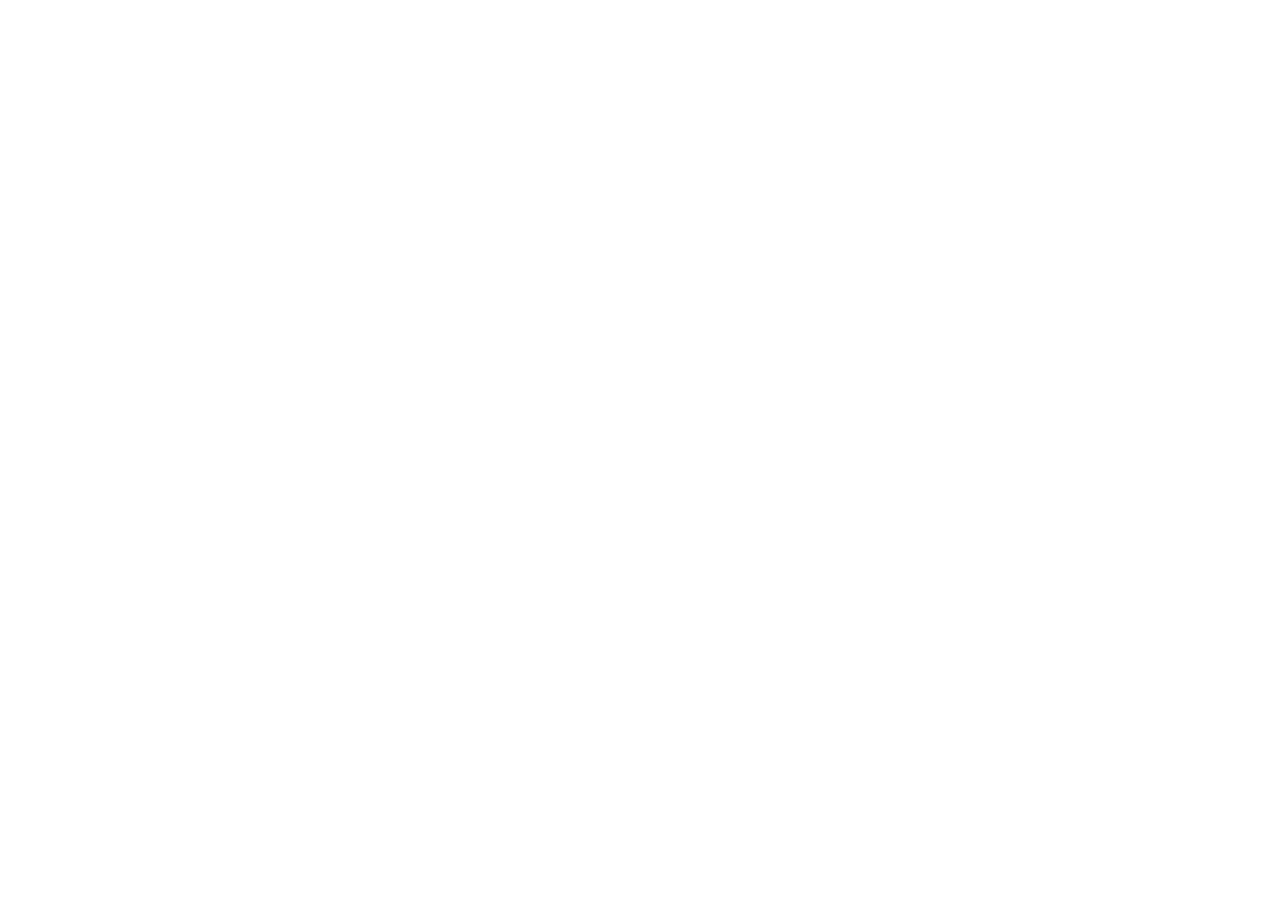
==== commit b1e18af3: "update report" ====
--- a/index.html
+++ b/index.html
@@ -5,8 +5,8 @@
     <link rel="icon" type="image/svg+xml" href="./icon.png" />
     <meta name="viewport" content="width=device-width, initial-scale=1.0" />
     <title>Vite + React + TS</title>
-    <script type="module" crossorigin src="./assets/index-87A2tEon.js"></script>
-    <link rel="stylesheet" crossorigin href="./assets/index-DvSzFAor.css">
+    <script type="module" crossorigin src="./assets/index-ugmFJtl9.js"></script>
+    <link rel="stylesheet" crossorigin href="./assets/index-0DLZP0Pf.css">
   </head>
   <body>
     <div id="root"></div>
--- a/assets/index-0DLZP0Pf.css
+++ b/assets/index-0DLZP0Pf.css
@@ -0,0 +1 @@
+*,:before,:after{--tw-border-spacing-x: 0;--tw-border-spacing-y: 0;--tw-translate-x: 0;--tw-translate-y: 0;--tw-rotate: 0;--tw-skew-x: 0;--tw-skew-y: 0;--tw-scale-x: 1;--tw-scale-y: 1;--tw-pan-x: ;--tw-pan-y: ;--tw-pinch-zoom: ;--tw-scroll-snap-strictness: proximity;--tw-gradient-from-position: ;--tw-gradient-via-position: ;--tw-gradient-to-position: ;--tw-ordinal: ;--tw-slashed-zero: ;--tw-numeric-figure: ;--tw-numeric-spacing: ;--tw-numeric-fraction: ;--tw-ring-inset: ;--tw-ring-offset-width: 0px;--tw-ring-offset-color: #fff;--tw-ring-color: rgb(59 130 246 / .5);--tw-ring-offset-shadow: 0 0 #0000;--tw-ring-shadow: 0 0 #0000;--tw-shadow: 0 0 #0000;--tw-shadow-colored: 0 0 #0000;--tw-blur: ;--tw-brightness: ;--tw-contrast: ;--tw-grayscale: ;--tw-hue-rotate: ;--tw-invert: ;--tw-saturate: ;--tw-sepia: ;--tw-drop-shadow: ;--tw-backdrop-blur: ;--tw-backdrop-brightness: ;--tw-backdrop-contrast: ;--tw-backdrop-grayscale: ;--tw-backdrop-hue-rotate: ;--tw-backdrop-invert: ;--tw-backdrop-opacity: ;--tw-backdrop-saturate: ;--tw-backdrop-sepia: ;--tw-contain-size: ;--tw-contain-layout: ;--tw-contain-paint: ;--tw-contain-style: }::backdrop{--tw-border-spacing-x: 0;--tw-border-spacing-y: 0;--tw-translate-x: 0;--tw-translate-y: 0;--tw-rotate: 0;--tw-skew-x: 0;--tw-skew-y: 0;--tw-scale-x: 1;--tw-scale-y: 1;--tw-pan-x: ;--tw-pan-y: ;--tw-pinch-zoom: ;--tw-scroll-snap-strictness: proximity;--tw-gradient-from-position: ;--tw-gradient-via-position: ;--tw-gradient-to-position: ;--tw-ordinal: ;--tw-slashed-zero: ;--tw-numeric-figure: ;--tw-numeric-spacing: ;--tw-numeric-fraction: ;--tw-ring-inset: ;--tw-ring-offset-width: 0px;--tw-ring-offset-color: #fff;--tw-ring-color: rgb(59 130 246 / .5);--tw-ring-offset-shadow: 0 0 #0000;--tw-ring-shadow: 0 0 #0000;--tw-shadow: 0 0 #0000;--tw-shadow-colored: 0 0 #0000;--tw-blur: ;--tw-brightness: ;--tw-contrast: ;--tw-grayscale: ;--tw-hue-rotate: ;--tw-invert: ;--tw-saturate: ;--tw-sepia: ;--tw-drop-shadow: ;--tw-backdrop-blur: ;--tw-backdrop-brightness: ;--tw-backdrop-contrast: ;--tw-backdrop-grayscale: ;--tw-backdrop-hue-rotate: ;--tw-backdrop-invert: ;--tw-backdrop-opacity: ;--tw-backdrop-saturate: ;--tw-backdrop-sepia: ;--tw-contain-size: ;--tw-contain-layout: ;--tw-contain-paint: ;--tw-contain-style: }*,:before,:after{box-sizing:border-box;border-width:0;border-style:solid;border-color:#e5e7eb}:before,:after{--tw-content: ""}html,:host{line-height:1.5;-webkit-text-size-adjust:100%;-moz-tab-size:4;-o-tab-size:4;tab-size:4;font-family:ui-sans-serif,system-ui,sans-serif,"Apple Color Emoji","Segoe UI Emoji",Segoe UI Symbol,"Noto Color Emoji";font-feature-settings:normal;font-variation-settings:normal;-webkit-tap-highlight-color:transparent}body{margin:0;line-height:inherit}hr{height:0;color:inherit;border-top-width:1px}abbr:where([title]){-webkit-text-decoration:underline dotted;text-decoration:underline dotted}h1,h2,h3,h4,h5,h6{font-size:inherit;font-weight:inherit}a{color:inherit;text-decoration:inherit}b,strong{font-weight:bolder}code,kbd,samp,pre{font-family:ui-monospace,SFMono-Regular,Menlo,Monaco,Consolas,Liberation Mono,Courier New,monospace;font-feature-settings:normal;font-variation-settings:normal;font-size:1em}small{font-size:80%}sub,sup{font-size:75%;line-height:0;position:relative;vertical-align:baseline}sub{bottom:-.25em}sup{top:-.5em}table{text-indent:0;border-color:inherit;border-collapse:collapse}button,input,optgroup,select,textarea{font-family:inherit;font-feature-settings:inherit;font-variation-settings:inherit;font-size:100%;font-weight:inherit;line-height:inherit;letter-spacing:inherit;color:inherit;margin:0;padding:0}button,select{text-transform:none}button,input:where([type=button]),input:where([type=reset]),input:where([type=submit]){-webkit-appearance:button;background-color:transparent;background-image:none}:-moz-focusring{outline:auto}:-moz-ui-invalid{box-shadow:none}progress{vertical-align:baseline}::-webkit-inner-spin-button,::-webkit-outer-spin-button{height:auto}[type=search]{-webkit-appearance:textfield;outline-offset:-2px}::-webkit-search-decoration{-webkit-appearance:none}::-webkit-file-upload-button{-webkit-appearance:button;font:inherit}summary{display:list-item}blockquote,dl,dd,h1,h2,h3,h4,h5,h6,hr,figure,p,pre{margin:0}fieldset{margin:0;padding:0}legend{padding:0}ol,ul,menu{list-style:none;margin:0;padding:0}dialog{padding:0}textarea{resize:vertical}input::-moz-placeholder,textarea::-moz-placeholder{opacity:1;color:#9ca3af}input::placeholder,textarea::placeholder{opacity:1;color:#9ca3af}button,[role=button]{cursor:pointer}:disabled{cursor:default}img,svg,video,canvas,audio,iframe,embed,object{display:block;vertical-align:middle}img,video{max-width:100%;height:auto}[hidden]:where(:not([hidden=until-found])){display:none}:root,[data-theme]{color:hsl(var(--nextui-foreground));background-color:hsl(var(--nextui-background))}.sr-only{position:absolute;width:1px;height:1px;padding:0;margin:-1px;overflow:hidden;clip:rect(0,0,0,0);white-space:nowrap;border-width:0}.pointer-events-none{pointer-events:none}.pointer-events-auto{pointer-events:auto}.visible{visibility:visible}.invisible{visibility:hidden}.static{position:static}.fixed{position:fixed}.absolute{position:absolute}.relative{position:relative}.sticky{position:sticky}.inset-0{top:0;right:0;bottom:0;left:0}.inset-x-0{left:0;right:0}.inset-y-0{top:0;bottom:0}.bottom-0{bottom:0}.bottom-\[10\%\]{bottom:10%}.bottom-\[5\%\]{bottom:5%}.end-1{inset-inline-end:.25rem}.end-1\.5{inset-inline-end:.375rem}.end-3{inset-inline-end:.75rem}.end-auto{inset-inline-end:auto}.left-0{left:0}.left-1\/2{left:50%}.left-\[10\%\]{left:10%}.left-\[5\%\]{left:5%}.right-0{right:0}.right-2{right:.5rem}.right-\[10\%\]{right:10%}.right-\[5\%\]{right:5%}.start-0{inset-inline-start:0px}.start-1\.5{inset-inline-start:.375rem}.start-2{inset-inline-start:.5rem}.start-3{inset-inline-start:.75rem}.start-\[calc\(var\(--cursor-hit-x\)\*-1\)\]{inset-inline-start:calc(var(--cursor-hit-x) * -1)}.start-auto{inset-inline-start:auto}.top-0{top:0}.top-1{top:.25rem}.top-1\/2{top:50%}.top-2{top:.5rem}.top-\[10\%\]{top:10%}.top-\[5\%\]{top:5%}.top-\[calc\(100\%_\+_2px\)\]{top:calc(100% + 2px)}.top-\[var\(--navbar-height\)\]{top:var(--navbar-height)}.-z-30{z-index:-30}.z-0{z-index:0}.z-10{z-index:10}.z-20{z-index:20}.z-30{z-index:30}.z-40{z-index:40}.z-50{z-index:50}.z-\[1\]{z-index:1}.order-1{order:1}.order-2{order:2}.order-3{order:3}.-m-2{margin:-.5rem}.-m-2\.5{margin:-.625rem}.m-0{margin:0}.-mx-1{margin-left:-.25rem;margin-right:-.25rem}.-mx-2{margin-left:-.5rem;margin-right:-.5rem}.mx-0{margin-left:0;margin-right:0}.mx-1{margin-left:.25rem;margin-right:.25rem}.mx-\[calc\(\(theme\(spacing\.5\)-theme\(spacing\.1\)\)\/2\)\]{margin-left:.5rem;margin-right:.5rem}.mx-\[calc\(\(theme\(spacing\.6\)-theme\(spacing\.3\)\)\/2\)\]{margin-left:.375rem;margin-right:.375rem}.mx-\[calc\(\(theme\(spacing\.7\)-theme\(spacing\.5\)\)\/2\)\]{margin-left:.25rem;margin-right:.25rem}.my-0{margin-top:0;margin-bottom:0}.my-1{margin-top:.25rem;margin-bottom:.25rem}.my-16{margin-top:4rem;margin-bottom:4rem}.my-\[calc\(\(theme\(spacing\.5\)-theme\(spacing\.1\)\)\/2\)\]{margin-top:.5rem;margin-bottom:.5rem}.my-\[calc\(\(theme\(spacing\.6\)-theme\(spacing\.3\)\)\/2\)\]{margin-top:.375rem;margin-bottom:.375rem}.my-\[calc\(\(theme\(spacing\.7\)-theme\(spacing\.5\)\)\/2\)\]{margin-top:.25rem;margin-bottom:.25rem}.my-auto{margin-top:auto;margin-bottom:auto}.-mr-2{margin-right:-.5rem}.-ms-2{margin-inline-start:-.5rem}.mb-1\.5{margin-bottom:.375rem}.mb-2{margin-bottom:.5rem}.mb-4{margin-bottom:1rem}.mb-5{margin-bottom:1.25rem}.mb-6{margin-bottom:1.5rem}.mb-8{margin-bottom:2rem}.mb-px{margin-bottom:1px}.me-2{margin-inline-end:.5rem}.ml-1{margin-left:.25rem}.ml-6{margin-left:1.5rem}.mr-1{margin-right:.25rem}.mr-2{margin-right:.5rem}.mr-6{margin-right:1.5rem}.ms-2{margin-inline-start:.5rem}.mt-0\.5{margin-top:.125rem}.mt-1{margin-top:.25rem}.mt-2{margin-top:.5rem}.mt-4{margin-top:1rem}.box-border{box-sizing:border-box}.box-content{box-sizing:content-box}.line-clamp-1{overflow:hidden;display:-webkit-box;-webkit-box-orient:vertical;-webkit-line-clamp:1}.block{display:block}.inline-block{display:inline-block}.flex{display:flex}.inline-flex{display:inline-flex}.table{display:table}.grid{display:grid}.inline-grid{display:inline-grid}.hidden{display:none}.\!h-auto{height:auto!important}.h-1{height:.25rem}.h-1\.5{height:.375rem}.h-10{height:2.5rem}.h-12{height:3rem}.h-14{height:3.5rem}.h-16{height:4rem}.h-2{height:.5rem}.h-2\.5{height:.625rem}.h-3{height:.75rem}.h-3\.5{height:.875rem}.h-4{height:1rem}.h-40{height:10rem}.h-5{height:1.25rem}.h-6{height:1.5rem}.h-7{height:1.75rem}.h-8{height:2rem}.h-9{height:2.25rem}.h-\[--visual-viewport-height\]{height:var(--visual-viewport-height)}.h-\[100dvh\]{height:100dvh}.h-\[2px\]{height:2px}.h-\[30px\]{height:30px}.h-\[400px\]{height:400px}.h-\[50\%\]{height:50%}.h-\[calc\(100dvh_-_var\(--navbar-height\)\)\]{height:calc(100dvh - var(--navbar-height))}.h-\[var\(--navbar-height\)\]{height:var(--navbar-height)}.h-\[var\(--picker-height\)\]{height:var(--picker-height)}.h-auto{height:auto}.h-divider{height:var(--nextui-divider-weight)}.h-fit{height:-moz-fit-content;height:fit-content}.h-full{height:100%}.h-px{height:1px}.h-screen{height:100vh}.max-h-\[20rem\]{max-height:20rem}.max-h-\[24rem\]{max-height:24rem}.max-h-\[28rem\]{max-height:28rem}.max-h-\[32rem\]{max-height:32rem}.max-h-\[36rem\]{max-height:36rem}.max-h-\[42rem\]{max-height:42rem}.max-h-\[48rem\]{max-height:48rem}.max-h-\[56rem\]{max-height:56rem}.max-h-\[64rem\]{max-height:64rem}.max-h-\[calc\(100\%_-_8rem\)\]{max-height:calc(100% - 8rem)}.max-h-\[none\]{max-height:none}.max-h-full{max-height:100%}.min-h-10{min-height:2.5rem}.min-h-12{min-height:3rem}.min-h-14{min-height:3.5rem}.min-h-16{min-height:4rem}.min-h-3{min-height:.75rem}.min-h-3\.5{min-height:.875rem}.min-h-4{min-height:1rem}.min-h-5{min-height:1.25rem}.min-h-6{min-height:1.5rem}.min-h-7{min-height:1.75rem}.min-h-8{min-height:2rem}.min-h-\[100dvh\]{min-height:100dvh}.min-h-\[32px\]{min-height:32px}.w-1{width:.25rem}.w-1\.5{width:.375rem}.w-10{width:2.5rem}.w-12{width:3rem}.w-14{width:3.5rem}.w-2{width:.5rem}.w-2\.5{width:.625rem}.w-3{width:.75rem}.w-3\.5{width:.875rem}.w-4{width:1rem}.w-5{width:1.25rem}.w-6{width:1.5rem}.w-7{width:1.75rem}.w-8{width:2rem}.w-9{width:2.25rem}.w-\[30px\]{width:30px}.w-\[50px\]{width:50px}.w-\[80\%\]{width:80%}.w-\[calc\(100\%\+var\(--cursor-hit-x\)\*2\)\]{width:calc(100% + var(--cursor-hit-x) * 2)}.w-\[calc\(100\%_-_16px\)\]{width:calc(100% - 16px)}.w-\[calc\(100\%_-_theme\(spacing\.6\)\)\]{width:calc(100% - 1.5rem)}.w-\[calc\(var\(--visible-months\)_\*_var\(--calendar-width\)\)\]{width:calc(var(--visible-months) * var(--calendar-width))}.w-auto{width:auto}.w-divider{width:var(--nextui-divider-weight)}.w-fit{width:-moz-fit-content;width:fit-content}.w-full{width:100%}.w-max{width:-moz-max-content;width:max-content}.w-px{width:1px}.w-screen{width:100vw}.min-w-10{min-width:2.5rem}.min-w-12{min-width:3rem}.min-w-16{min-width:4rem}.min-w-20{min-width:5rem}.min-w-24{min-width:6rem}.min-w-3{min-width:.75rem}.min-w-3\.5{min-width:.875rem}.min-w-4{min-width:1rem}.min-w-40{min-width:10rem}.min-w-5{min-width:1.25rem}.min-w-6{min-width:1.5rem}.min-w-7{min-width:1.75rem}.min-w-8{min-width:2rem}.min-w-9{min-width:2.25rem}.min-w-\[200px\]{min-width:200px}.min-w-full{min-width:100%}.min-w-max{min-width:-moz-max-content;min-width:max-content}.min-w-min{min-width:-moz-min-content;min-width:min-content}.max-w-2xl{max-width:42rem}.max-w-3xl{max-width:48rem}.max-w-4xl{max-width:56rem}.max-w-5xl{max-width:64rem}.max-w-\[1024px\]{max-width:1024px}.max-w-\[1280px\]{max-width:1280px}.max-w-\[1536px\]{max-width:1536px}.max-w-\[270px\]{max-width:270px}.max-w-\[640px\]{max-width:640px}.max-w-\[768px\]{max-width:768px}.max-w-\[none\]{max-width:none}.max-w-fit{max-width:-moz-fit-content;max-width:fit-content}.max-w-full{max-width:100%}.max-w-lg{max-width:32rem}.max-w-md{max-width:28rem}.max-w-sm{max-width:24rem}.max-w-xl{max-width:36rem}.max-w-xs{max-width:20rem}.flex-1{flex:1 1 0%}.flex-auto{flex:1 1 auto}.flex-initial{flex:0 1 auto}.flex-none{flex:none}.flex-shrink-0,.shrink-0{flex-shrink:0}.flex-grow{flex-grow:1}.basis-0{flex-basis:0px}.table-auto{table-layout:auto}.table-fixed{table-layout:fixed}.border-collapse{border-collapse:collapse}.origin-center{transform-origin:center}.origin-left{transform-origin:left}.origin-right{transform-origin:right}.origin-top{transform-origin:top}.origin-top-left{transform-origin:top left}.-translate-x-1\/2{--tw-translate-x: -50%;transform:translate(var(--tw-translate-x),var(--tw-translate-y)) rotate(var(--tw-rotate)) skew(var(--tw-skew-x)) skewY(var(--tw-skew-y)) scaleX(var(--tw-scale-x)) scaleY(var(--tw-scale-y))}.-translate-y-1{--tw-translate-y: -.25rem;transform:translate(var(--tw-translate-x),var(--tw-translate-y)) rotate(var(--tw-rotate)) skew(var(--tw-skew-x)) skewY(var(--tw-skew-y)) scaleX(var(--tw-scale-x)) scaleY(var(--tw-scale-y))}.-translate-y-1\/2{--tw-translate-y: -50%;transform:translate(var(--tw-translate-x),var(--tw-translate-y)) rotate(var(--tw-rotate)) skew(var(--tw-skew-x)) skewY(var(--tw-skew-y)) scaleX(var(--tw-scale-x)) scaleY(var(--tw-scale-y))}.translate-x-1{--tw-translate-x: .25rem;transform:translate(var(--tw-translate-x),var(--tw-translate-y)) rotate(var(--tw-rotate)) skew(var(--tw-skew-x)) skewY(var(--tw-skew-y)) scaleX(var(--tw-scale-x)) scaleY(var(--tw-scale-y))}.translate-x-1\/2{--tw-translate-x: 50%;transform:translate(var(--tw-translate-x),var(--tw-translate-y)) rotate(var(--tw-rotate)) skew(var(--tw-skew-x)) skewY(var(--tw-skew-y)) scaleX(var(--tw-scale-x)) scaleY(var(--tw-scale-y))}.translate-y-1{--tw-translate-y: .25rem;transform:translate(var(--tw-translate-x),var(--tw-translate-y)) rotate(var(--tw-rotate)) skew(var(--tw-skew-x)) skewY(var(--tw-skew-y)) scaleX(var(--tw-scale-x)) scaleY(var(--tw-scale-y))}.translate-y-1\/2{--tw-translate-y: 50%;transform:translate(var(--tw-translate-x),var(--tw-translate-y)) rotate(var(--tw-rotate)) skew(var(--tw-skew-x)) skewY(var(--tw-skew-y)) scaleX(var(--tw-scale-x)) scaleY(var(--tw-scale-y))}.rotate-0{--tw-rotate: 0deg;transform:translate(var(--tw-translate-x),var(--tw-translate-y)) rotate(var(--tw-rotate)) skew(var(--tw-skew-x)) skewY(var(--tw-skew-y)) scaleX(var(--tw-scale-x)) scaleY(var(--tw-scale-y))}.rotate-180{--tw-rotate: 180deg;transform:translate(var(--tw-translate-x),var(--tw-translate-y)) rotate(var(--tw-rotate)) skew(var(--tw-skew-x)) skewY(var(--tw-skew-y)) scaleX(var(--tw-scale-x)) scaleY(var(--tw-scale-y))}.scale-0{--tw-scale-x: 0;--tw-scale-y: 0;transform:translate(var(--tw-translate-x),var(--tw-translate-y)) rotate(var(--tw-rotate)) skew(var(--tw-skew-x)) skewY(var(--tw-skew-y)) scaleX(var(--tw-scale-x)) scaleY(var(--tw-scale-y))}.scale-100{--tw-scale-x: 1;--tw-scale-y: 1;transform:translate(var(--tw-translate-x),var(--tw-translate-y)) rotate(var(--tw-rotate)) skew(var(--tw-skew-x)) skewY(var(--tw-skew-y)) scaleX(var(--tw-scale-x)) scaleY(var(--tw-scale-y))}.scale-105{--tw-scale-x: 1.05;--tw-scale-y: 1.05;transform:translate(var(--tw-translate-x),var(--tw-translate-y)) rotate(var(--tw-rotate)) skew(var(--tw-skew-x)) skewY(var(--tw-skew-y)) scaleX(var(--tw-scale-x)) scaleY(var(--tw-scale-y))}.scale-50{--tw-scale-x: .5;--tw-scale-y: .5;transform:translate(var(--tw-translate-x),var(--tw-translate-y)) rotate(var(--tw-rotate)) skew(var(--tw-skew-x)) skewY(var(--tw-skew-y)) scaleX(var(--tw-scale-x)) scaleY(var(--tw-scale-y))}.scale-90{--tw-scale-x: .9;--tw-scale-y: .9;transform:translate(var(--tw-translate-x),var(--tw-translate-y)) rotate(var(--tw-rotate)) skew(var(--tw-skew-x)) skewY(var(--tw-skew-y)) scaleX(var(--tw-scale-x)) scaleY(var(--tw-scale-y))}.transform{transform:translate(var(--tw-translate-x),var(--tw-translate-y)) rotate(var(--tw-rotate)) skew(var(--tw-skew-x)) skewY(var(--tw-skew-y)) scaleX(var(--tw-scale-x)) scaleY(var(--tw-scale-y))}@keyframes appearance-in{0%{opacity:0;transform:translateZ(0) scale(.95)}60%{opacity:.75;backface-visibility:hidden;webkit-font-smoothing:antialiased;transform:translateZ(0) scale(1.05)}to{opacity:1;transform:translateZ(0) scale(1)}}.animate-\[appearance-in_1s_infinite\]{animation:appearance-in 1s infinite}@keyframes drip-expand{0%{opacity:.2;transform:scale(0)}to{opacity:0;transform:scale(2)}}.animate-drip-expand{animation:drip-expand .42s linear}@keyframes indeterminate-bar{0%{transform:translate(-50%) scaleX(.2)}to{transform:translate(100%) scaleX(1)}}.animate-indeterminate-bar{animation:indeterminate-bar 1.5s cubic-bezier(.65,.815,.735,.395) infinite normal none running}.animate-none{animation:none}.animate-spinner-ease-spin{animation:spinner-spin .8s ease infinite}@keyframes spinner-spin{0%{transform:rotate(0)}to{transform:rotate(360deg)}}.animate-spinner-linear-spin{animation:spinner-spin .8s linear infinite}.cursor-default{cursor:default}.cursor-grab{cursor:grab}.cursor-not-allowed{cursor:not-allowed}.cursor-pointer{cursor:pointer}.cursor-text{cursor:text}.touch-none{touch-action:none}.select-none{-webkit-user-select:none;-moz-user-select:none;user-select:none}.resize-none{resize:none}.snap-y{scroll-snap-type:y var(--tw-scroll-snap-strictness)}.snap-mandatory{--tw-scroll-snap-strictness: mandatory}.snap-center{scroll-snap-align:center}.scroll-py-6{scroll-padding-top:1.5rem;scroll-padding-bottom:1.5rem}.list-disc{list-style-type:disc}.list-none{list-style-type:none}.appearance-none{-webkit-appearance:none;-moz-appearance:none;appearance:none}.grid-cols-4{grid-template-columns:repeat(4,minmax(0,1fr))}.flex-row{flex-direction:row}.flex-row-reverse{flex-direction:row-reverse}.flex-col{flex-direction:column}.flex-col-reverse{flex-direction:column-reverse}.flex-wrap{flex-wrap:wrap}.flex-nowrap{flex-wrap:nowrap}.place-content-center{place-content:center}.items-start{align-items:flex-start}.items-end{align-items:flex-end}.items-center{align-items:center}.justify-start{justify-content:flex-start}.justify-end{justify-content:flex-end}.justify-center{justify-content:center}.justify-between{justify-content:space-between}.\!gap-0{gap:0px!important}.gap-0{gap:0px}.gap-0\.5{gap:.125rem}.gap-1{gap:.25rem}.gap-1\.5{gap:.375rem}.gap-2{gap:.5rem}.gap-3{gap:.75rem}.gap-4{gap:1rem}.gap-x-0{-moz-column-gap:0px;column-gap:0px}.gap-x-0\.5{-moz-column-gap:.125rem;column-gap:.125rem}.gap-x-1{-moz-column-gap:.25rem;column-gap:.25rem}.gap-x-2{-moz-column-gap:.5rem;column-gap:.5rem}.gap-x-6{-moz-column-gap:1.5rem;column-gap:1.5rem}.gap-y-1\.5{row-gap:.375rem}.gap-y-2{row-gap:.5rem}.space-x-0\.5>:not([hidden])~:not([hidden]){--tw-space-x-reverse: 0;margin-right:calc(.125rem * var(--tw-space-x-reverse));margin-left:calc(.125rem * calc(1 - var(--tw-space-x-reverse)))}.self-center{align-self:center}.overflow-auto{overflow:auto}.overflow-hidden{overflow:hidden}.overflow-visible{overflow:visible}.overflow-x-auto{overflow-x:auto}.overflow-y-auto{overflow-y:auto}.overflow-y-hidden{overflow-y:hidden}.overflow-x-scroll{overflow-x:scroll}.overflow-y-scroll{overflow-y:scroll}.truncate{overflow:hidden;text-overflow:ellipsis;white-space:nowrap}.text-ellipsis{text-overflow:ellipsis}.whitespace-normal{white-space:normal}.whitespace-nowrap{white-space:nowrap}.break-words{overflow-wrap:break-word}.\!rounded-none{border-radius:0!important}.rounded{border-radius:.25rem}.rounded-\[calc\(theme\(borderRadius\.large\)\/1\.5\)\]{border-radius:calc(var(--nextui-radius-large) / 1.5)}.rounded-\[calc\(theme\(borderRadius\.medium\)\*0\.5\)\]{border-radius:calc(var(--nextui-radius-medium) * .5)}.rounded-\[calc\(theme\(borderRadius\.medium\)\*0\.6\)\]{border-radius:calc(var(--nextui-radius-medium) * .6)}.rounded-\[calc\(theme\(borderRadius\.medium\)\*0\.7\)\]{border-radius:calc(var(--nextui-radius-medium) * .7)}.rounded-\[calc\(theme\(borderRadius\.medium\)\/2\)\]{border-radius:calc(var(--nextui-radius-medium) / 2)}.rounded-\[calc\(theme\(borderRadius\.small\)\/2\)\]{border-radius:calc(var(--nextui-radius-small) / 2)}.rounded-full{border-radius:9999px}.rounded-large{border-radius:var(--nextui-radius-large)}.rounded-lg{border-radius:.5rem}.rounded-md{border-radius:.375rem}.rounded-medium{border-radius:var(--nextui-radius-medium)}.rounded-none{border-radius:0}.rounded-sm{border-radius:.125rem}.rounded-small{border-radius:var(--nextui-radius-small)}.\!rounded-e-none{border-start-end-radius:0px!important;border-end-end-radius:0px!important}.\!rounded-s-none{border-start-start-radius:0px!important;border-end-start-radius:0px!important}.rounded-b-large{border-bottom-right-radius:var(--nextui-radius-large);border-bottom-left-radius:var(--nextui-radius-large)}.rounded-b-medium{border-bottom-right-radius:var(--nextui-radius-medium);border-bottom-left-radius:var(--nextui-radius-medium)}.rounded-b-none{border-bottom-right-radius:0;border-bottom-left-radius:0}.rounded-b-small{border-bottom-right-radius:var(--nextui-radius-small);border-bottom-left-radius:var(--nextui-radius-small)}.rounded-l-none{border-top-left-radius:0;border-bottom-left-radius:0}.rounded-r-none{border-top-right-radius:0;border-bottom-right-radius:0}.rounded-t-large{border-top-left-radius:var(--nextui-radius-large);border-top-right-radius:var(--nextui-radius-large)}.rounded-t-medium{border-top-left-radius:var(--nextui-radius-medium);border-top-right-radius:var(--nextui-radius-medium)}.rounded-t-none{border-top-left-radius:0;border-top-right-radius:0}.rounded-t-small{border-top-left-radius:var(--nextui-radius-small);border-top-right-radius:var(--nextui-radius-small)}.border{border-width:1px}.border-0{border-width:0px}.border-1{border-width:1px}.border-2{border-width:2px}.border-3{border-width:3px}.border-medium{border-width:var(--nextui-border-width-medium)}.border-small{border-width:var(--nextui-border-width-small)}.border-x-\[calc\(theme\(spacing\.5\)\/2\)\]{border-left-width:.625rem;border-right-width:.625rem}.border-x-\[calc\(theme\(spacing\.6\)\/2\)\]{border-left-width:.75rem;border-right-width:.75rem}.border-x-\[calc\(theme\(spacing\.7\)\/2\)\]{border-left-width:.875rem;border-right-width:.875rem}.border-y-\[calc\(theme\(spacing\.5\)\/2\)\]{border-top-width:.625rem;border-bottom-width:.625rem}.border-y-\[calc\(theme\(spacing\.6\)\/2\)\]{border-top-width:.75rem;border-bottom-width:.75rem}.border-y-\[calc\(theme\(spacing\.7\)\/2\)\]{border-top-width:.875rem;border-bottom-width:.875rem}.border-b{border-bottom-width:1px}.border-b-medium{border-bottom-width:var(--nextui-border-width-medium)}.border-solid{border-style:solid}.border-dotted{border-style:dotted}.border-none{border-style:none}.\!border-danger{--tw-border-opacity: 1 !important;border-color:hsl(var(--nextui-danger) / var(--nextui-danger-opacity, var(--tw-border-opacity)))!important}.border-background{--tw-border-opacity: 1;border-color:hsl(var(--nextui-background) / var(--nextui-background-opacity, var(--tw-border-opacity)))}.border-danger{--tw-border-opacity: 1;border-color:hsl(var(--nextui-danger) / var(--nextui-danger-opacity, var(--tw-border-opacity)))}.border-danger-100{--tw-border-opacity: 1;border-color:hsl(var(--nextui-danger-100) / var(--nextui-danger-100-opacity, var(--tw-border-opacity)))}.border-danger-200{--tw-border-opacity: 1;border-color:hsl(var(--nextui-danger-200) / var(--nextui-danger-200-opacity, var(--tw-border-opacity)))}.border-default{--tw-border-opacity: 1;border-color:hsl(var(--nextui-default) / var(--nextui-default-opacity, var(--tw-border-opacity)))}.border-default-200{--tw-border-opacity: 1;border-color:hsl(var(--nextui-default-200) / var(--nextui-default-200-opacity, var(--tw-border-opacity)))}.border-default-300{--tw-border-opacity: 1;border-color:hsl(var(--nextui-default-300) / var(--nextui-default-300-opacity, var(--tw-border-opacity)))}.border-divider{--tw-border-opacity: 1;border-color:hsl(var(--nextui-divider) / var(--nextui-divider-opacity, var(--tw-border-opacity)))}.border-foreground{--tw-border-opacity: 1;border-color:hsl(var(--nextui-foreground) / var(--nextui-foreground-opacity, var(--tw-border-opacity)))}.border-gray-300{--tw-border-opacity: 1;border-color:rgb(209 213 219 / var(--tw-border-opacity, 1))}.border-primary{--tw-border-opacity: 1;border-color:hsl(var(--nextui-primary) / var(--nextui-primary-opacity, var(--tw-border-opacity)))}.border-primary-100{--tw-border-opacity: 1;border-color:hsl(var(--nextui-primary-100) / var(--nextui-primary-100-opacity, var(--tw-border-opacity)))}.border-primary-200{--tw-border-opacity: 1;border-color:hsl(var(--nextui-primary-200) / var(--nextui-primary-200-opacity, var(--tw-border-opacity)))}.border-secondary{--tw-border-opacity: 1;border-color:hsl(var(--nextui-secondary) / var(--nextui-secondary-opacity, var(--tw-border-opacity)))}.border-secondary-100{--tw-border-opacity: 1;border-color:hsl(var(--nextui-secondary-100) / var(--nextui-secondary-100-opacity, var(--tw-border-opacity)))}.border-secondary-200{--tw-border-opacity: 1;border-color:hsl(var(--nextui-secondary-200) / var(--nextui-secondary-200-opacity, var(--tw-border-opacity)))}.border-success{--tw-border-opacity: 1;border-color:hsl(var(--nextui-success) / var(--nextui-success-opacity, var(--tw-border-opacity)))}.border-success-100{--tw-border-opacity: 1;border-color:hsl(var(--nextui-success-100) / var(--nextui-success-100-opacity, var(--tw-border-opacity)))}.border-success-200{--tw-border-opacity: 1;border-color:hsl(var(--nextui-success-200) / var(--nextui-success-200-opacity, var(--tw-border-opacity)))}.border-success-300{--tw-border-opacity: 1;border-color:hsl(var(--nextui-success-300) / var(--nextui-success-300-opacity, var(--tw-border-opacity)))}.border-transparent{border-color:transparent}.border-warning{--tw-border-opacity: 1;border-color:hsl(var(--nextui-warning) / var(--nextui-warning-opacity, var(--tw-border-opacity)))}.border-warning-100{--tw-border-opacity: 1;border-color:hsl(var(--nextui-warning-100) / var(--nextui-warning-100-opacity, var(--tw-border-opacity)))}.border-warning-200{--tw-border-opacity: 1;border-color:hsl(var(--nextui-warning-200) / var(--nextui-warning-200-opacity, var(--tw-border-opacity)))}.border-warning-300{--tw-border-opacity: 1;border-color:hsl(var(--nextui-warning-300) / var(--nextui-warning-300-opacity, var(--tw-border-opacity)))}.border-x-transparent{border-left-color:transparent;border-right-color:transparent}.border-y-transparent{border-top-color:transparent;border-bottom-color:transparent}.border-b-current{border-bottom-color:currentColor}.border-b-danger{--tw-border-opacity: 1;border-bottom-color:hsl(var(--nextui-danger) / var(--nextui-danger-opacity, var(--tw-border-opacity)))}.border-b-default{--tw-border-opacity: 1;border-bottom-color:hsl(var(--nextui-default) / var(--nextui-default-opacity, var(--tw-border-opacity)))}.border-b-foreground{--tw-border-opacity: 1;border-bottom-color:hsl(var(--nextui-foreground) / var(--nextui-foreground-opacity, var(--tw-border-opacity)))}.border-b-primary{--tw-border-opacity: 1;border-bottom-color:hsl(var(--nextui-primary) / var(--nextui-primary-opacity, var(--tw-border-opacity)))}.border-b-secondary{--tw-border-opacity: 1;border-bottom-color:hsl(var(--nextui-secondary) / var(--nextui-secondary-opacity, var(--tw-border-opacity)))}.border-b-success{--tw-border-opacity: 1;border-bottom-color:hsl(var(--nextui-success) / var(--nextui-success-opacity, var(--tw-border-opacity)))}.border-b-warning{--tw-border-opacity: 1;border-bottom-color:hsl(var(--nextui-warning) / var(--nextui-warning-opacity, var(--tw-border-opacity)))}.border-b-white{--tw-border-opacity: 1;border-bottom-color:rgb(255 255 255 / var(--tw-border-opacity, 1))}.border-l-transparent{border-left-color:transparent}.border-r-transparent{border-right-color:transparent}.border-s-danger{--tw-border-opacity: 1;border-inline-start-color:hsl(var(--nextui-danger) / var(--nextui-danger-opacity, var(--tw-border-opacity)))}.border-s-foreground{--tw-border-opacity: 1;border-inline-start-color:hsl(var(--nextui-foreground) / var(--nextui-foreground-opacity, var(--tw-border-opacity)))}.border-s-primary{--tw-border-opacity: 1;border-inline-start-color:hsl(var(--nextui-primary) / var(--nextui-primary-opacity, var(--tw-border-opacity)))}.border-s-secondary{--tw-border-opacity: 1;border-inline-start-color:hsl(var(--nextui-secondary) / var(--nextui-secondary-opacity, var(--tw-border-opacity)))}.border-s-success{--tw-border-opacity: 1;border-inline-start-color:hsl(var(--nextui-success) / var(--nextui-success-opacity, var(--tw-border-opacity)))}.border-s-warning{--tw-border-opacity: 1;border-inline-start-color:hsl(var(--nextui-warning) / var(--nextui-warning-opacity, var(--tw-border-opacity)))}.border-t-transparent{border-top-color:transparent}.\!bg-danger-50{--tw-bg-opacity: 1 !important;background-color:hsl(var(--nextui-danger-50) / var(--nextui-danger-50-opacity, var(--tw-bg-opacity)))!important}.\!bg-transparent{background-color:transparent!important}.bg-background{--tw-bg-opacity: 1;background-color:hsl(var(--nextui-background) / var(--nextui-background-opacity, var(--tw-bg-opacity)))}.bg-background\/10{background-color:hsl(var(--nextui-background) / .1)}.bg-background\/70{background-color:hsl(var(--nextui-background) / .7)}.bg-background\/80{background-color:hsl(var(--nextui-background) / .8)}.bg-content1{--tw-bg-opacity: 1;background-color:hsl(var(--nextui-content1) / var(--nextui-content1-opacity, var(--tw-bg-opacity)))}.bg-content3{--tw-bg-opacity: 1;background-color:hsl(var(--nextui-content3) / var(--nextui-content3-opacity, var(--tw-bg-opacity)))}.bg-current{background-color:currentColor}.bg-danger{--tw-bg-opacity: 1;background-color:hsl(var(--nextui-danger) / var(--nextui-danger-opacity, var(--tw-bg-opacity)))}.bg-danger-100{--tw-bg-opacity: 1;background-color:hsl(var(--nextui-danger-100) / var(--nextui-danger-100-opacity, var(--tw-bg-opacity)))}.bg-danger-50{--tw-bg-opacity: 1;background-color:hsl(var(--nextui-danger-50) / var(--nextui-danger-50-opacity, var(--tw-bg-opacity)))}.bg-danger\/20{background-color:hsl(var(--nextui-danger) / .2)}.bg-default{--tw-bg-opacity: 1;background-color:hsl(var(--nextui-default) / var(--nextui-default-opacity, var(--tw-bg-opacity)))}.bg-default-100{--tw-bg-opacity: 1;background-color:hsl(var(--nextui-default-100) / var(--nextui-default-100-opacity, var(--tw-bg-opacity)))}.bg-default-200{--tw-bg-opacity: 1;background-color:hsl(var(--nextui-default-200) / var(--nextui-default-200-opacity, var(--tw-bg-opacity)))}.bg-default-300\/50{background-color:hsl(var(--nextui-default-300) / .5)}.bg-default-400{--tw-bg-opacity: 1;background-color:hsl(var(--nextui-default-400) / var(--nextui-default-400-opacity, var(--tw-bg-opacity)))}.bg-default-50{--tw-bg-opacity: 1;background-color:hsl(var(--nextui-default-50) / var(--nextui-default-50-opacity, var(--tw-bg-opacity)))}.bg-default-500{--tw-bg-opacity: 1;background-color:hsl(var(--nextui-default-500) / var(--nextui-default-500-opacity, var(--tw-bg-opacity)))}.bg-default-800{--tw-bg-opacity: 1;background-color:hsl(var(--nextui-default-800) / var(--nextui-default-800-opacity, var(--tw-bg-opacity)))}.bg-default\/40{background-color:hsl(var(--nextui-default) / .4)}.bg-divider{--tw-bg-opacity: 1;background-color:hsl(var(--nextui-divider) / var(--nextui-divider-opacity, var(--tw-bg-opacity)))}.bg-foreground{--tw-bg-opacity: 1;background-color:hsl(var(--nextui-foreground) / var(--nextui-foreground-opacity, var(--tw-bg-opacity)))}.bg-foreground\/10{background-color:hsl(var(--nextui-foreground) / .1)}.bg-gray-100{--tw-bg-opacity: 1;background-color:rgb(243 244 246 / var(--tw-bg-opacity, 1))}.bg-overlay\/30{background-color:hsl(var(--nextui-overlay) / .3)}.bg-overlay\/50{background-color:hsl(var(--nextui-overlay) / .5)}.bg-primary{--tw-bg-opacity: 1;background-color:hsl(var(--nextui-primary) / var(--nextui-primary-opacity, var(--tw-bg-opacity)))}.bg-primary-100{--tw-bg-opacity: 1;background-color:hsl(var(--nextui-primary-100) / var(--nextui-primary-100-opacity, var(--tw-bg-opacity)))}.bg-primary-50{--tw-bg-opacity: 1;background-color:hsl(var(--nextui-primary-50) / var(--nextui-primary-50-opacity, var(--tw-bg-opacity)))}.bg-primary\/20{background-color:hsl(var(--nextui-primary) / .2)}.bg-secondary{--tw-bg-opacity: 1;background-color:hsl(var(--nextui-secondary) / var(--nextui-secondary-opacity, var(--tw-bg-opacity)))}.bg-secondary-100{--tw-bg-opacity: 1;background-color:hsl(var(--nextui-secondary-100) / var(--nextui-secondary-100-opacity, var(--tw-bg-opacity)))}.bg-secondary-50{--tw-bg-opacity: 1;background-color:hsl(var(--nextui-secondary-50) / var(--nextui-secondary-50-opacity, var(--tw-bg-opacity)))}.bg-secondary\/20{background-color:hsl(var(--nextui-secondary) / .2)}.bg-success{--tw-bg-opacity: 1;background-color:hsl(var(--nextui-success) / var(--nextui-success-opacity, var(--tw-bg-opacity)))}.bg-success-100{--tw-bg-opacity: 1;background-color:hsl(var(--nextui-success-100) / var(--nextui-success-100-opacity, var(--tw-bg-opacity)))}.bg-success-50{--tw-bg-opacity: 1;background-color:hsl(var(--nextui-success-50) / var(--nextui-success-50-opacity, var(--tw-bg-opacity)))}.bg-success\/20{background-color:hsl(var(--nextui-success) / .2)}.bg-transparent{background-color:transparent}.bg-warning{--tw-bg-opacity: 1;background-color:hsl(var(--nextui-warning) / var(--nextui-warning-opacity, var(--tw-bg-opacity)))}.bg-warning-100{--tw-bg-opacity: 1;background-color:hsl(var(--nextui-warning-100) / var(--nextui-warning-100-opacity, var(--tw-bg-opacity)))}.bg-warning-50{--tw-bg-opacity: 1;background-color:hsl(var(--nextui-warning-50) / var(--nextui-warning-50-opacity, var(--tw-bg-opacity)))}.bg-warning\/20{background-color:hsl(var(--nextui-warning) / .2)}.bg-white{--tw-bg-opacity: 1;background-color:rgb(255 255 255 / var(--tw-bg-opacity, 1))}.bg-stripe-gradient-danger{background-image:linear-gradient(45deg,hsl(var(--nextui-danger-200)) 25%,hsl(var(--nextui-danger)) 25%,hsl(var(--nextui-danger)) 50%,hsl(var(--nextui-danger-200)) 50%,hsl(var(--nextui-danger-200)) 75%,hsl(var(--nextui-danger)) 75%,hsl(var(--nextui-danger)))}.bg-stripe-gradient-default{background-image:linear-gradient(45deg,hsl(var(--nextui-default-200)) 25%,hsl(var(--nextui-default-400)) 25%,hsl(var(--nextui-default-400)) 50%,hsl(var(--nextui-default-200)) 50%,hsl(var(--nextui-default-200)) 75%,hsl(var(--nextui-default-400)) 75%,hsl(var(--nextui-default-400)))}.bg-stripe-gradient-primary{background-image:linear-gradient(45deg,hsl(var(--nextui-primary-200)) 25%,hsl(var(--nextui-primary)) 25%,hsl(var(--nextui-primary)) 50%,hsl(var(--nextui-primary-200)) 50%,hsl(var(--nextui-primary-200)) 75%,hsl(var(--nextui-primary)) 75%,hsl(var(--nextui-primary)))}.bg-stripe-gradient-secondary{background-image:linear-gradient(45deg,hsl(var(--nextui-secondary-200)) 25%,hsl(var(--nextui-secondary)) 25%,hsl(var(--nextui-secondary)) 50%,hsl(var(--nextui-secondary-200)) 50%,hsl(var(--nextui-secondary-200)) 75%,hsl(var(--nextui-secondary)) 75%,hsl(var(--nextui-secondary)))}.bg-stripe-gradient-success{background-image:linear-gradient(45deg,hsl(var(--nextui-success-200)) 25%,hsl(var(--nextui-success)) 25%,hsl(var(--nextui-success)) 50%,hsl(var(--nextui-success-200)) 50%,hsl(var(--nextui-success-200)) 75%,hsl(var(--nextui-success)) 75%,hsl(var(--nextui-success)))}.bg-stripe-gradient-warning{background-image:linear-gradient(45deg,hsl(var(--nextui-warning-200)) 25%,hsl(var(--nextui-warning)) 25%,hsl(var(--nextui-warning)) 50%,hsl(var(--nextui-warning-200)) 50%,hsl(var(--nextui-warning-200)) 75%,hsl(var(--nextui-warning)) 75%,hsl(var(--nextui-warning)))}.bg-stripe-size{background-size:1.25rem 1.25rem}.bg-clip-text{-webkit-background-clip:text;background-clip:text}.fill-current{fill:currentColor}.stroke-current{stroke:currentColor}.stroke-default-300\/50{stroke:hsl(var(--nextui-default-300) / .5)}.object-cover{-o-object-fit:cover;object-fit:cover}.p-0{padding:0}.p-1{padding:.25rem}.p-2{padding:.5rem}.p-2\.5{padding:.625rem}.p-3{padding:.75rem}.p-4{padding:1rem}.\!px-1{padding-left:.25rem!important;padding-right:.25rem!important}.px-0{padding-left:0;padding-right:0}.px-0\.5{padding-left:.125rem;padding-right:.125rem}.px-1{padding-left:.25rem;padding-right:.25rem}.px-1\.5{padding-left:.375rem;padding-right:.375rem}.px-2{padding-left:.5rem;padding-right:.5rem}.px-2\.5{padding-left:.625rem;padding-right:.625rem}.px-3{padding-left:.75rem;padding-right:.75rem}.px-4{padding-left:1rem;padding-right:1rem}.px-5{padding-left:1.25rem;padding-right:1.25rem}.px-6{padding-left:1.5rem;padding-right:1.5rem}.py-0{padding-top:0;padding-bottom:0}.py-0\.5{padding-top:.125rem;padding-bottom:.125rem}.py-1{padding-top:.25rem;padding-bottom:.25rem}.py-1\.5{padding-top:.375rem;padding-bottom:.375rem}.py-2{padding-top:.5rem;padding-bottom:.5rem}.py-2\.5{padding-top:.625rem;padding-bottom:.625rem}.py-3{padding-top:.75rem;padding-bottom:.75rem}.py-4{padding-top:1rem;padding-bottom:1rem}.\!pb-0{padding-bottom:0!important}.pb-0{padding-bottom:0}.pb-0\.5{padding-bottom:.125rem}.pb-1{padding-bottom:.25rem}.pb-1\.5{padding-bottom:.375rem}.pb-2{padding-bottom:.5rem}.pb-4{padding-bottom:1rem}.pe-2{padding-inline-end:.5rem}.pe-6{padding-inline-end:1.5rem}.pl-0\.5{padding-left:.125rem}.pl-1{padding-left:.25rem}.pl-5{padding-left:1.25rem}.pl-\[1px\]{padding-left:1px}.pr-0\.5{padding-right:.125rem}.pr-1{padding-right:.25rem}.ps-2{padding-inline-start:.5rem}.pt-0{padding-top:0}.pt-2{padding-top:.5rem}.text-left{text-align:left}.text-center{text-align:center}.text-start{text-align:start}.text-end{text-align:end}.align-middle{vertical-align:middle}.font-mono{font-family:ui-monospace,SFMono-Regular,Menlo,Monaco,Consolas,Liberation Mono,Courier New,monospace}.font-sans{font-family:ui-sans-serif,system-ui,sans-serif,"Apple Color Emoji","Segoe UI Emoji",Segoe UI Symbol,"Noto Color Emoji"}.text-2xl{font-size:1.5rem;line-height:2rem}.text-3xl{font-size:1.875rem;line-height:2.25rem}.text-\[0\.55rem\]{font-size:.55rem}.text-\[0\.5rem\]{font-size:.5rem}.text-\[0\.6rem\]{font-size:.6rem}.text-\[100\%\]{font-size:100%}.text-large{font-size:var(--nextui-font-size-large);line-height:var(--nextui-line-height-large)}.text-lg{font-size:1.125rem;line-height:1.75rem}.text-medium{font-size:var(--nextui-font-size-medium);line-height:var(--nextui-line-height-medium)}.text-small{font-size:var(--nextui-font-size-small);line-height:var(--nextui-line-height-small)}.text-tiny{font-size:var(--nextui-font-size-tiny);line-height:var(--nextui-line-height-tiny)}.text-xl{font-size:1.25rem;line-height:1.75rem}.font-bold{font-weight:700}.font-extralight{font-weight:200}.font-medium{font-weight:500}.font-normal{font-weight:400}.font-semibold{font-weight:600}.tabular-nums{--tw-numeric-spacing: tabular-nums;font-variant-numeric:var(--tw-ordinal) var(--tw-slashed-zero) var(--tw-numeric-figure) var(--tw-numeric-spacing) var(--tw-numeric-fraction)}.leading-5{line-height:1.25rem}.leading-\[1\.15\]{line-height:1.15}.leading-\[32px\]{line-height:32px}.\!text-danger{--tw-text-opacity: 1 !important;color:hsl(var(--nextui-danger) / var(--nextui-danger-opacity, var(--tw-text-opacity)))!important}.text-background{--tw-text-opacity: 1;color:hsl(var(--nextui-background) / var(--nextui-background-opacity, var(--tw-text-opacity)))}.text-black{--tw-text-opacity: 1;color:rgb(0 0 0 / var(--tw-text-opacity, 1))}.text-current{color:currentColor}.text-danger{--tw-text-opacity: 1;color:hsl(var(--nextui-danger) / var(--nextui-danger-opacity, var(--tw-text-opacity)))}.text-danger-300{--tw-text-opacity: 1;color:hsl(var(--nextui-danger-300) / var(--nextui-danger-300-opacity, var(--tw-text-opacity)))}.text-danger-500{--tw-text-opacity: 1;color:hsl(var(--nextui-danger-500) / var(--nextui-danger-500-opacity, var(--tw-text-opacity)))}.text-danger-600{--tw-text-opacity: 1;color:hsl(var(--nextui-danger-600) / var(--nextui-danger-600-opacity, var(--tw-text-opacity)))}.text-danger-foreground{--tw-text-opacity: 1;color:hsl(var(--nextui-danger-foreground) / var(--nextui-danger-foreground-opacity, var(--tw-text-opacity)))}.text-danger\/80{color:hsl(var(--nextui-danger) / .8)}.text-default-400{--tw-text-opacity: 1;color:hsl(var(--nextui-default-400) / var(--nextui-default-400-opacity, var(--tw-text-opacity)))}.text-default-500{--tw-text-opacity: 1;color:hsl(var(--nextui-default-500) / var(--nextui-default-500-opacity, var(--tw-text-opacity)))}.text-default-600{--tw-text-opacity: 1;color:hsl(var(--nextui-default-600) / var(--nextui-default-600-opacity, var(--tw-text-opacity)))}.text-default-700{--tw-text-opacity: 1;color:hsl(var(--nextui-default-700) / var(--nextui-default-700-opacity, var(--tw-text-opacity)))}.text-default-foreground{--tw-text-opacity: 1;color:hsl(var(--nextui-default-foreground) / var(--nextui-default-foreground-opacity, var(--tw-text-opacity)))}.text-foreground{--tw-text-opacity: 1;color:hsl(var(--nextui-foreground) / var(--nextui-foreground-opacity, var(--tw-text-opacity)))}.text-foreground-400{--tw-text-opacity: 1;color:hsl(var(--nextui-foreground-400) / var(--nextui-foreground-400-opacity, var(--tw-text-opacity)))}.text-foreground-500{--tw-text-opacity: 1;color:hsl(var(--nextui-foreground-500) / var(--nextui-foreground-500-opacity, var(--tw-text-opacity)))}.text-foreground-600{--tw-text-opacity: 1;color:hsl(var(--nextui-foreground-600) / var(--nextui-foreground-600-opacity, var(--tw-text-opacity)))}.text-foreground\/50{color:hsl(var(--nextui-foreground) / .5)}.text-gray-500{--tw-text-opacity: 1;color:rgb(107 114 128 / var(--tw-text-opacity, 1))}.text-gray-900{--tw-text-opacity: 1;color:rgb(17 24 39 / var(--tw-text-opacity, 1))}.text-inherit{color:inherit}.text-primary{--tw-text-opacity: 1;color:hsl(var(--nextui-primary) / var(--nextui-primary-opacity, var(--tw-text-opacity)))}.text-primary-300{--tw-text-opacity: 1;color:hsl(var(--nextui-primary-300) / var(--nextui-primary-300-opacity, var(--tw-text-opacity)))}.text-primary-500{--tw-text-opacity: 1;color:hsl(var(--nextui-primary-500) / var(--nextui-primary-500-opacity, var(--tw-text-opacity)))}.text-primary-600{--tw-text-opacity: 1;color:hsl(var(--nextui-primary-600) / var(--nextui-primary-600-opacity, var(--tw-text-opacity)))}.text-primary-foreground{--tw-text-opacity: 1;color:hsl(var(--nextui-primary-foreground) / var(--nextui-primary-foreground-opacity, var(--tw-text-opacity)))}.text-primary\/80{color:hsl(var(--nextui-primary) / .8)}.text-secondary{--tw-text-opacity: 1;color:hsl(var(--nextui-secondary) / var(--nextui-secondary-opacity, var(--tw-text-opacity)))}.text-secondary-300{--tw-text-opacity: 1;color:hsl(var(--nextui-secondary-300) / var(--nextui-secondary-300-opacity, var(--tw-text-opacity)))}.text-secondary-500{--tw-text-opacity: 1;color:hsl(var(--nextui-secondary-500) / var(--nextui-secondary-500-opacity, var(--tw-text-opacity)))}.text-secondary-600{--tw-text-opacity: 1;color:hsl(var(--nextui-secondary-600) / var(--nextui-secondary-600-opacity, var(--tw-text-opacity)))}.text-secondary-foreground{--tw-text-opacity: 1;color:hsl(var(--nextui-secondary-foreground) / var(--nextui-secondary-foreground-opacity, var(--tw-text-opacity)))}.text-secondary\/80{color:hsl(var(--nextui-secondary) / .8)}.text-success{--tw-text-opacity: 1;color:hsl(var(--nextui-success) / var(--nextui-success-opacity, var(--tw-text-opacity)))}.text-success-400{--tw-text-opacity: 1;color:hsl(var(--nextui-success-400) / var(--nextui-success-400-opacity, var(--tw-text-opacity)))}.text-success-500{--tw-text-opacity: 1;color:hsl(var(--nextui-success-500) / var(--nextui-success-500-opacity, var(--tw-text-opacity)))}.text-success-600{--tw-text-opacity: 1;color:hsl(var(--nextui-success-600) / var(--nextui-success-600-opacity, var(--tw-text-opacity)))}.text-success-700{--tw-text-opacity: 1;color:hsl(var(--nextui-success-700) / var(--nextui-success-700-opacity, var(--tw-text-opacity)))}.text-success-foreground{--tw-text-opacity: 1;color:hsl(var(--nextui-success-foreground) / var(--nextui-success-foreground-opacity, var(--tw-text-opacity)))}.text-success\/80{color:hsl(var(--nextui-success) / .8)}.text-transparent{color:transparent}.text-warning{--tw-text-opacity: 1;color:hsl(var(--nextui-warning) / var(--nextui-warning-opacity, var(--tw-text-opacity)))}.text-warning-400{--tw-text-opacity: 1;color:hsl(var(--nextui-warning-400) / var(--nextui-warning-400-opacity, var(--tw-text-opacity)))}.text-warning-500{--tw-text-opacity: 1;color:hsl(var(--nextui-warning-500) / var(--nextui-warning-500-opacity, var(--tw-text-opacity)))}.text-warning-600{--tw-text-opacity: 1;color:hsl(var(--nextui-warning-600) / var(--nextui-warning-600-opacity, var(--tw-text-opacity)))}.text-warning-700{--tw-text-opacity: 1;color:hsl(var(--nextui-warning-700) / var(--nextui-warning-700-opacity, var(--tw-text-opacity)))}.text-warning-foreground{--tw-text-opacity: 1;color:hsl(var(--nextui-warning-foreground) / var(--nextui-warning-foreground-opacity, var(--tw-text-opacity)))}.text-warning\/80{color:hsl(var(--nextui-warning) / .8)}.text-white{--tw-text-opacity: 1;color:rgb(255 255 255 / var(--tw-text-opacity, 1))}.underline{text-decoration-line:underline}.no-underline{text-decoration-line:none}.underline-offset-4{text-underline-offset:4px}.antialiased{-webkit-font-smoothing:antialiased;-moz-osx-font-smoothing:grayscale}.subpixel-antialiased{-webkit-font-smoothing:auto;-moz-osx-font-smoothing:auto}.opacity-0{opacity:0}.opacity-100{opacity:1}.opacity-30{opacity:.3}.opacity-50{opacity:.5}.opacity-70{opacity:.7}.opacity-75{opacity:.75}.opacity-\[0\.0001\]{opacity:.0001}.opacity-\[value\]{opacity:value}.opacity-disabled{opacity:var(--nextui-disabled-opacity)}.\!shadow-none{--tw-shadow: 0 0 #0000 !important;--tw-shadow-colored: 0 0 #0000 !important;box-shadow:var(--tw-ring-offset-shadow, 0 0 #0000),var(--tw-ring-shadow, 0 0 #0000),var(--tw-shadow)!important}.shadow{--tw-shadow: 0 1px 3px 0 rgb(0 0 0 / .1), 0 1px 2px -1px rgb(0 0 0 / .1);--tw-shadow-colored: 0 1px 3px 0 var(--tw-shadow-color), 0 1px 2px -1px var(--tw-shadow-color);box-shadow:var(--tw-ring-offset-shadow, 0 0 #0000),var(--tw-ring-shadow, 0 0 #0000),var(--tw-shadow)}.shadow-\[0_1px_0px_0_rgba\(0\,0\,0\,0\.05\)\]{--tw-shadow: 0 1px 0px 0 rgba(0,0,0,.05);--tw-shadow-colored: 0 1px 0px 0 var(--tw-shadow-color);box-shadow:var(--tw-ring-offset-shadow, 0 0 #0000),var(--tw-ring-shadow, 0 0 #0000),var(--tw-shadow)}.shadow-\[0px_20px_20px_0px_rgb\(0_0_0\/0\.05\)\]{--tw-shadow: 0px 20px 20px 0px rgb(0 0 0/.05);--tw-shadow-colored: 0px 20px 20px 0px var(--tw-shadow-color);box-shadow:var(--tw-ring-offset-shadow, 0 0 #0000),var(--tw-ring-shadow, 0 0 #0000),var(--tw-shadow)}.shadow-large{--tw-shadow: var(--nextui-box-shadow-large);--tw-shadow-colored: var(--nextui-box-shadow-large);box-shadow:var(--tw-ring-offset-shadow, 0 0 #0000),var(--tw-ring-shadow, 0 0 #0000),var(--tw-shadow)}.shadow-lg{--tw-shadow: 0 10px 15px -3px rgb(0 0 0 / .1), 0 4px 6px -4px rgb(0 0 0 / .1);--tw-shadow-colored: 0 10px 15px -3px var(--tw-shadow-color), 0 4px 6px -4px var(--tw-shadow-color);box-shadow:var(--tw-ring-offset-shadow, 0 0 #0000),var(--tw-ring-shadow, 0 0 #0000),var(--tw-shadow)}.shadow-md{--tw-shadow: 0 4px 6px -1px rgb(0 0 0 / .1), 0 2px 4px -2px rgb(0 0 0 / .1);--tw-shadow-colored: 0 4px 6px -1px var(--tw-shadow-color), 0 2px 4px -2px var(--tw-shadow-color);box-shadow:var(--tw-ring-offset-shadow, 0 0 #0000),var(--tw-ring-shadow, 0 0 #0000),var(--tw-shadow)}.shadow-medium{--tw-shadow: var(--nextui-box-shadow-medium);--tw-shadow-colored: var(--nextui-box-shadow-medium);box-shadow:var(--tw-ring-offset-shadow, 0 0 #0000),var(--tw-ring-shadow, 0 0 #0000),var(--tw-shadow)}.shadow-none{--tw-shadow: 0 0 #0000;--tw-shadow-colored: 0 0 #0000;box-shadow:var(--tw-ring-offset-shadow, 0 0 #0000),var(--tw-ring-shadow, 0 0 #0000),var(--tw-shadow)}.shadow-sm{--tw-shadow: 0 1px 2px 0 rgb(0 0 0 / .05);--tw-shadow-colored: 0 1px 2px 0 var(--tw-shadow-color);box-shadow:var(--tw-ring-offset-shadow, 0 0 #0000),var(--tw-ring-shadow, 0 0 #0000),var(--tw-shadow)}.shadow-small{--tw-shadow: var(--nextui-box-shadow-small);--tw-shadow-colored: var(--nextui-box-shadow-small);box-shadow:var(--tw-ring-offset-shadow, 0 0 #0000),var(--tw-ring-shadow, 0 0 #0000),var(--tw-shadow)}.shadow-black\/5{--tw-shadow-color: rgb(0 0 0 / .05);--tw-shadow: var(--tw-shadow-colored)}.shadow-danger\/40{--tw-shadow-color: hsl(var(--nextui-danger) / .4);--tw-shadow: var(--tw-shadow-colored)}.shadow-default\/50{--tw-shadow-color: hsl(var(--nextui-default) / .5);--tw-shadow: var(--tw-shadow-colored)}.shadow-foreground\/40{--tw-shadow-color: hsl(var(--nextui-foreground) / .4);--tw-shadow: var(--tw-shadow-colored)}.shadow-primary\/40{--tw-shadow-color: hsl(var(--nextui-primary) / .4);--tw-shadow: var(--tw-shadow-colored)}.shadow-secondary\/40{--tw-shadow-color: hsl(var(--nextui-secondary) / .4);--tw-shadow: var(--tw-shadow-colored)}.shadow-success\/40{--tw-shadow-color: hsl(var(--nextui-success) / .4);--tw-shadow: var(--tw-shadow-colored)}.shadow-warning\/40{--tw-shadow-color: hsl(var(--nextui-warning) / .4);--tw-shadow: var(--tw-shadow-colored)}.\!outline-none{outline:2px solid transparent!important;outline-offset:2px!important}.outline-none{outline:2px solid transparent;outline-offset:2px}.ring-1{--tw-ring-offset-shadow: var(--tw-ring-inset) 0 0 0 var(--tw-ring-offset-width) var(--tw-ring-offset-color);--tw-ring-shadow: var(--tw-ring-inset) 0 0 0 calc(1px + var(--tw-ring-offset-width)) var(--tw-ring-color);box-shadow:var(--tw-ring-offset-shadow),var(--tw-ring-shadow),var(--tw-shadow, 0 0 #0000)}.ring-2{--tw-ring-offset-shadow: var(--tw-ring-inset) 0 0 0 var(--tw-ring-offset-width) var(--tw-ring-offset-color);--tw-ring-shadow: var(--tw-ring-inset) 0 0 0 calc(2px + var(--tw-ring-offset-width)) var(--tw-ring-color);box-shadow:var(--tw-ring-offset-shadow),var(--tw-ring-shadow),var(--tw-shadow, 0 0 #0000)}.ring-background{--tw-ring-opacity: 1;--tw-ring-color: hsl(var(--nextui-background) / var(--nextui-background-opacity, var(--tw-ring-opacity)))}.ring-danger{--tw-ring-opacity: 1;--tw-ring-color: hsl(var(--nextui-danger) / var(--nextui-danger-opacity, var(--tw-ring-opacity)))}.ring-default{--tw-ring-opacity: 1;--tw-ring-color: hsl(var(--nextui-default) / var(--nextui-default-opacity, var(--tw-ring-opacity)))}.ring-focus{--tw-ring-opacity: 1;--tw-ring-color: hsl(var(--nextui-focus) / var(--nextui-focus-opacity, var(--tw-ring-opacity)))}.ring-primary{--tw-ring-opacity: 1;--tw-ring-color: hsl(var(--nextui-primary) / var(--nextui-primary-opacity, var(--tw-ring-opacity)))}.ring-secondary{--tw-ring-opacity: 1;--tw-ring-color: hsl(var(--nextui-secondary) / var(--nextui-secondary-opacity, var(--tw-ring-opacity)))}.ring-success{--tw-ring-opacity: 1;--tw-ring-color: hsl(var(--nextui-success) / var(--nextui-success-opacity, var(--tw-ring-opacity)))}.ring-transparent{--tw-ring-color: transparent}.ring-warning{--tw-ring-opacity: 1;--tw-ring-color: hsl(var(--nextui-warning) / var(--nextui-warning-opacity, var(--tw-ring-opacity)))}.ring-offset-2{--tw-ring-offset-width: 2px}.ring-offset-background{--tw-ring-offset-color: hsl(var(--nextui-background) / var(--nextui-background-opacity, 1))}.blur{--tw-blur: blur(8px);filter:var(--tw-blur) var(--tw-brightness) var(--tw-contrast) var(--tw-grayscale) var(--tw-hue-rotate) var(--tw-invert) var(--tw-saturate) var(--tw-sepia) var(--tw-drop-shadow)}.blur-lg{--tw-blur: blur(16px);filter:var(--tw-blur) var(--tw-brightness) var(--tw-contrast) var(--tw-grayscale) var(--tw-hue-rotate) var(--tw-invert) var(--tw-saturate) var(--tw-sepia) var(--tw-drop-shadow)}.saturate-150{--tw-saturate: saturate(1.5);filter:var(--tw-blur) var(--tw-brightness) var(--tw-contrast) var(--tw-grayscale) var(--tw-hue-rotate) var(--tw-invert) var(--tw-saturate) var(--tw-sepia) var(--tw-drop-shadow)}.filter{filter:var(--tw-blur) var(--tw-brightness) var(--tw-contrast) var(--tw-grayscale) var(--tw-hue-rotate) var(--tw-invert) var(--tw-saturate) var(--tw-sepia) var(--tw-drop-shadow)}.backdrop-blur{--tw-backdrop-blur: blur(8px);-webkit-backdrop-filter:var(--tw-backdrop-blur) var(--tw-backdrop-brightness) var(--tw-backdrop-contrast) var(--tw-backdrop-grayscale) var(--tw-backdrop-hue-rotate) var(--tw-backdrop-invert) var(--tw-backdrop-opacity) var(--tw-backdrop-saturate) var(--tw-backdrop-sepia);backdrop-filter:var(--tw-backdrop-blur) var(--tw-backdrop-brightness) var(--tw-backdrop-contrast) var(--tw-backdrop-grayscale) var(--tw-backdrop-hue-rotate) var(--tw-backdrop-invert) var(--tw-backdrop-opacity) var(--tw-backdrop-saturate) var(--tw-backdrop-sepia)}.backdrop-blur-lg{--tw-backdrop-blur: blur(16px);-webkit-backdrop-filter:var(--tw-backdrop-blur) var(--tw-backdrop-brightness) var(--tw-backdrop-contrast) var(--tw-backdrop-grayscale) var(--tw-backdrop-hue-rotate) var(--tw-backdrop-invert) var(--tw-backdrop-opacity) var(--tw-backdrop-saturate) var(--tw-backdrop-sepia);backdrop-filter:var(--tw-backdrop-blur) var(--tw-backdrop-brightness) var(--tw-backdrop-contrast) var(--tw-backdrop-grayscale) var(--tw-backdrop-hue-rotate) var(--tw-backdrop-invert) var(--tw-backdrop-opacity) var(--tw-backdrop-saturate) var(--tw-backdrop-sepia)}.backdrop-blur-md{--tw-backdrop-blur: blur(12px);-webkit-backdrop-filter:var(--tw-backdrop-blur) var(--tw-backdrop-brightness) var(--tw-backdrop-contrast) var(--tw-backdrop-grayscale) var(--tw-backdrop-hue-rotate) var(--tw-backdrop-invert) var(--tw-backdrop-opacity) var(--tw-backdrop-saturate) var(--tw-backdrop-sepia);backdrop-filter:var(--tw-backdrop-blur) var(--tw-backdrop-brightness) var(--tw-backdrop-contrast) var(--tw-backdrop-grayscale) var(--tw-backdrop-hue-rotate) var(--tw-backdrop-invert) var(--tw-backdrop-opacity) var(--tw-backdrop-saturate) var(--tw-backdrop-sepia)}.backdrop-blur-sm{--tw-backdrop-blur: blur(4px);-webkit-backdrop-filter:var(--tw-backdrop-blur) var(--tw-backdrop-brightness) var(--tw-backdrop-contrast) var(--tw-backdrop-grayscale) var(--tw-backdrop-hue-rotate) var(--tw-backdrop-invert) var(--tw-backdrop-opacity) var(--tw-backdrop-saturate) var(--tw-backdrop-sepia);backdrop-filter:var(--tw-backdrop-blur) var(--tw-backdrop-brightness) var(--tw-backdrop-contrast) var(--tw-backdrop-grayscale) var(--tw-backdrop-hue-rotate) var(--tw-backdrop-invert) var(--tw-backdrop-opacity) var(--tw-backdrop-saturate) var(--tw-backdrop-sepia)}.backdrop-blur-xl{--tw-backdrop-blur: blur(24px);-webkit-backdrop-filter:var(--tw-backdrop-blur) var(--tw-backdrop-brightness) var(--tw-backdrop-contrast) var(--tw-backdrop-grayscale) var(--tw-backdrop-hue-rotate) var(--tw-backdrop-invert) var(--tw-backdrop-opacity) var(--tw-backdrop-saturate) var(--tw-backdrop-sepia);backdrop-filter:var(--tw-backdrop-blur) var(--tw-backdrop-brightness) var(--tw-backdrop-contrast) var(--tw-backdrop-grayscale) var(--tw-backdrop-hue-rotate) var(--tw-backdrop-invert) var(--tw-backdrop-opacity) var(--tw-backdrop-saturate) var(--tw-backdrop-sepia)}.backdrop-opacity-disabled{--tw-backdrop-opacity: opacity(var(--nextui-disabled-opacity));-webkit-backdrop-filter:var(--tw-backdrop-blur) var(--tw-backdrop-brightness) var(--tw-backdrop-contrast) var(--tw-backdrop-grayscale) var(--tw-backdrop-hue-rotate) var(--tw-backdrop-invert) var(--tw-backdrop-opacity) var(--tw-backdrop-saturate) var(--tw-backdrop-sepia);backdrop-filter:var(--tw-backdrop-blur) var(--tw-backdrop-brightness) var(--tw-backdrop-contrast) var(--tw-backdrop-grayscale) var(--tw-backdrop-hue-rotate) var(--tw-backdrop-invert) var(--tw-backdrop-opacity) var(--tw-backdrop-saturate) var(--tw-backdrop-sepia)}.backdrop-saturate-150{--tw-backdrop-saturate: saturate(1.5);-webkit-backdrop-filter:var(--tw-backdrop-blur) var(--tw-backdrop-brightness) var(--tw-backdrop-contrast) var(--tw-backdrop-grayscale) var(--tw-backdrop-hue-rotate) var(--tw-backdrop-invert) var(--tw-backdrop-opacity) var(--tw-backdrop-saturate) var(--tw-backdrop-sepia);backdrop-filter:var(--tw-backdrop-blur) var(--tw-backdrop-brightness) var(--tw-backdrop-contrast) var(--tw-backdrop-grayscale) var(--tw-backdrop-hue-rotate) var(--tw-backdrop-invert) var(--tw-backdrop-opacity) var(--tw-backdrop-saturate) var(--tw-backdrop-sepia)}.\!transition-none{transition-property:none!important}.transition{transition-property:color,background-color,border-color,text-decoration-color,fill,stroke,opacity,box-shadow,transform,filter,-webkit-backdrop-filter;transition-property:color,background-color,border-color,text-decoration-color,fill,stroke,opacity,box-shadow,transform,filter,backdrop-filter;transition-property:color,background-color,border-color,text-decoration-color,fill,stroke,opacity,box-shadow,transform,filter,backdrop-filter,-webkit-backdrop-filter;transition-timing-function:cubic-bezier(.4,0,.2,1);transition-duration:.25s}.transition-\[color\,opacity\]{transition-property:color,opacity;transition-timing-function:cubic-bezier(.4,0,.2,1);transition-duration:.25s}.transition-\[opacity\,transform\]{transition-property:opacity,transform;transition-timing-function:cubic-bezier(.4,0,.2,1);transition-duration:.25s}.transition-\[transform\,background-color\,color\]{transition-property:transform,background-color,color;transition-timing-function:cubic-bezier(.4,0,.2,1);transition-duration:.25s}.transition-\[transform\,color\,left\,opacity\]{transition-property:transform,color,left,opacity;transition-timing-function:cubic-bezier(.4,0,.2,1);transition-duration:.25s}.transition-all{transition-property:all;transition-timing-function:cubic-bezier(.4,0,.2,1);transition-duration:.25s}.transition-colors{transition-property:color,background-color,border-color,text-decoration-color,fill,stroke;transition-timing-function:cubic-bezier(.4,0,.2,1);transition-duration:.25s}.transition-none{transition-property:none}.transition-opacity{transition-property:opacity;transition-timing-function:cubic-bezier(.4,0,.2,1);transition-duration:.25s}.transition-transform{transition-property:transform;transition-timing-function:cubic-bezier(.4,0,.2,1);transition-duration:.25s}.\!duration-100{transition-duration:.1s!important}.\!duration-150{transition-duration:.15s!important}.\!duration-200{transition-duration:.2s!important}.\!duration-250{transition-duration:.25s!important}.\!duration-300{transition-duration:.3s!important}.\!duration-500{transition-duration:.5s!important}.duration-150{transition-duration:.15s}.\!ease-out{transition-timing-function:cubic-bezier(0,0,.2,1)!important}.\!ease-soft-spring{transition-timing-function:cubic-bezier(.155,1.105,.295,1.12)!important}.ease-in{transition-timing-function:cubic-bezier(.4,0,1,1)}.ease-out{transition-timing-function:cubic-bezier(0,0,.2,1)}.will-change-auto{will-change:auto}.will-change-transform{will-change:transform}:root,.light,[data-theme=light]{color-scheme:light;--nextui-background: 0 0% 100%;--nextui-foreground-50: 0 0% 98.04%;--nextui-foreground-100: 240 4.76% 95.88%;--nextui-foreground-200: 240 5.88% 90%;--nextui-foreground-300: 240 4.88% 83.92%;--nextui-foreground-400: 240 5.03% 64.9%;--nextui-foreground-500: 240 3.83% 46.08%;--nextui-foreground-600: 240 5.2% 33.92%;--nextui-foreground-700: 240 5.26% 26.08%;--nextui-foreground-800: 240 3.7% 15.88%;--nextui-foreground-900: 240 5.88% 10%;--nextui-foreground: 201.81999999999994 24.44% 8.82%;--nextui-divider: 0 0% 6.67%;--nextui-divider-opacity: .15;--nextui-focus: 212.01999999999998 100% 46.67%;--nextui-overlay: 0 0% 0%;--nextui-content1: 0 0% 100%;--nextui-content1-foreground: 201.81999999999994 24.44% 8.82%;--nextui-content2: 240 4.76% 95.88%;--nextui-content2-foreground: 240 3.7% 15.88%;--nextui-content3: 240 5.88% 90%;--nextui-content3-foreground: 240 5.26% 26.08%;--nextui-content4: 240 4.88% 83.92%;--nextui-content4-foreground: 240 5.2% 33.92%;--nextui-default-50: 0 0% 98.04%;--nextui-default-100: 240 4.76% 95.88%;--nextui-default-200: 240 5.88% 90%;--nextui-default-300: 240 4.88% 83.92%;--nextui-default-400: 240 5.03% 64.9%;--nextui-default-500: 240 3.83% 46.08%;--nextui-default-600: 240 5.2% 33.92%;--nextui-default-700: 240 5.26% 26.08%;--nextui-default-800: 240 3.7% 15.88%;--nextui-default-900: 240 5.88% 10%;--nextui-default-foreground: 0 0% 0%;--nextui-default: 240 4.88% 83.92%;--nextui-primary-50: 212.5 92.31% 94.9%;--nextui-primary-100: 211.84000000000003 92.45% 89.61%;--nextui-primary-200: 211.84000000000003 92.45% 79.22%;--nextui-primary-300: 212.24 92.45% 68.82%;--nextui-primary-400: 212.14 92.45% 58.43%;--nextui-primary-500: 212.01999999999998 100% 46.67%;--nextui-primary-600: 212.14 100% 38.43%;--nextui-primary-700: 212.24 100% 28.82%;--nextui-primary-800: 211.84000000000003 100% 19.22%;--nextui-primary-900: 211.84000000000003 100% 9.61%;--nextui-primary-foreground: 0 0% 100%;--nextui-primary: 212.01999999999998 100% 46.67%;--nextui-secondary-50: 270 61.54% 94.9%;--nextui-secondary-100: 270 59.26% 89.41%;--nextui-secondary-200: 270 59.26% 78.82%;--nextui-secondary-300: 270 59.26% 68.24%;--nextui-secondary-400: 270 59.26% 57.65%;--nextui-secondary-500: 270 66.67% 47.06%;--nextui-secondary-600: 270 66.67% 37.65%;--nextui-secondary-700: 270 66.67% 28.24%;--nextui-secondary-800: 270 66.67% 18.82%;--nextui-secondary-900: 270 66.67% 9.41%;--nextui-secondary-foreground: 0 0% 100%;--nextui-secondary: 270 66.67% 47.06%;--nextui-success-50: 146.66999999999996 64.29% 94.51%;--nextui-success-100: 145.71000000000004 61.4% 88.82%;--nextui-success-200: 146.2 61.74% 77.45%;--nextui-success-300: 145.78999999999996 62.57% 66.47%;--nextui-success-400: 146.01 62.45% 55.1%;--nextui-success-500: 145.96000000000004 79.46% 43.92%;--nextui-success-600: 146.01 79.89% 35.1%;--nextui-success-700: 145.78999999999996 79.26% 26.47%;--nextui-success-800: 146.2 79.78% 17.45%;--nextui-success-900: 145.71000000000004 77.78% 8.82%;--nextui-success-foreground: 0 0% 0%;--nextui-success: 145.96000000000004 79.46% 43.92%;--nextui-warning-50: 54.55000000000001 91.67% 95.29%;--nextui-warning-100: 37.139999999999986 91.3% 90.98%;--nextui-warning-200: 37.139999999999986 91.3% 81.96%;--nextui-warning-300: 36.95999999999998 91.24% 73.14%;--nextui-warning-400: 37.00999999999999 91.26% 64.12%;--nextui-warning-500: 37.02999999999997 91.27% 55.1%;--nextui-warning-600: 37.00999999999999 74.22% 44.12%;--nextui-warning-700: 36.95999999999998 73.96% 33.14%;--nextui-warning-800: 37.139999999999986 75% 21.96%;--nextui-warning-900: 37.139999999999986 75% 10.98%;--nextui-warning-foreground: 0 0% 0%;--nextui-warning: 37.02999999999997 91.27% 55.1%;--nextui-danger-50: 339.13 92% 95.1%;--nextui-danger-100: 340 91.84% 90.39%;--nextui-danger-200: 339.3299999999999 90% 80.39%;--nextui-danger-300: 339.11 90.6% 70.78%;--nextui-danger-400: 339 90% 60.78%;--nextui-danger-500: 339.20000000000005 90.36% 51.18%;--nextui-danger-600: 339 86.54% 40.78%;--nextui-danger-700: 339.11 85.99% 30.78%;--nextui-danger-800: 339.3299999999999 86.54% 20.39%;--nextui-danger-900: 340 84.91% 10.39%;--nextui-danger-foreground: 0 0% 100%;--nextui-danger: 339.20000000000005 90.36% 51.18%;--nextui-divider-weight: 1px;--nextui-disabled-opacity: .5;--nextui-font-size-tiny: .75rem;--nextui-font-size-small: .875rem;--nextui-font-size-medium: 1rem;--nextui-font-size-large: 1.125rem;--nextui-line-height-tiny: 1rem;--nextui-line-height-small: 1.25rem;--nextui-line-height-medium: 1.5rem;--nextui-line-height-large: 1.75rem;--nextui-radius-small: 8px;--nextui-radius-medium: 12px;--nextui-radius-large: 14px;--nextui-border-width-small: 1px;--nextui-border-width-medium: 2px;--nextui-border-width-large: 3px;--nextui-box-shadow-small: 0px 0px 5px 0px rgb(0 0 0 / .02), 0px 2px 10px 0px rgb(0 0 0 / .06), 0px 0px 1px 0px rgb(0 0 0 / .3);--nextui-box-shadow-medium: 0px 0px 15px 0px rgb(0 0 0 / .03), 0px 2px 30px 0px rgb(0 0 0 / .08), 0px 0px 1px 0px rgb(0 0 0 / .3);--nextui-box-shadow-large: 0px 0px 30px 0px rgb(0 0 0 / .04), 0px 30px 60px 0px rgb(0 0 0 / .12), 0px 0px 1px 0px rgb(0 0 0 / .3);--nextui-hover-opacity: .8}.dark,[data-theme=dark]{color-scheme:dark;--nextui-background: 0 0% 0%;--nextui-foreground-50: 240 5.88% 10%;--nextui-foreground-100: 240 3.7% 15.88%;--nextui-foreground-200: 240 5.26% 26.08%;--nextui-foreground-300: 240 5.2% 33.92%;--nextui-foreground-400: 240 3.83% 46.08%;--nextui-foreground-500: 240 5.03% 64.9%;--nextui-foreground-600: 240 4.88% 83.92%;--nextui-foreground-700: 240 5.88% 90%;--nextui-foreground-800: 240 4.76% 95.88%;--nextui-foreground-900: 0 0% 98.04%;--nextui-foreground: 210 5.56% 92.94%;--nextui-focus: 212.01999999999998 100% 46.67%;--nextui-overlay: 0 0% 0%;--nextui-divider: 0 0% 100%;--nextui-divider-opacity: .15;--nextui-content1: 240 5.88% 10%;--nextui-content1-foreground: 0 0% 98.04%;--nextui-content2: 240 3.7% 15.88%;--nextui-content2-foreground: 240 4.76% 95.88%;--nextui-content3: 240 5.26% 26.08%;--nextui-content3-foreground: 240 5.88% 90%;--nextui-content4: 240 5.2% 33.92%;--nextui-content4-foreground: 240 4.88% 83.92%;--nextui-default-50: 240 5.88% 10%;--nextui-default-100: 240 3.7% 15.88%;--nextui-default-200: 240 5.26% 26.08%;--nextui-default-300: 240 5.2% 33.92%;--nextui-default-400: 240 3.83% 46.08%;--nextui-default-500: 240 5.03% 64.9%;--nextui-default-600: 240 4.88% 83.92%;--nextui-default-700: 240 5.88% 90%;--nextui-default-800: 240 4.76% 95.88%;--nextui-default-900: 0 0% 98.04%;--nextui-default-foreground: 0 0% 100%;--nextui-default: 240 5.26% 26.08%;--nextui-primary-50: 211.84000000000003 100% 9.61%;--nextui-primary-100: 211.84000000000003 100% 19.22%;--nextui-primary-200: 212.24 100% 28.82%;--nextui-primary-300: 212.14 100% 38.43%;--nextui-primary-400: 212.01999999999998 100% 46.67%;--nextui-primary-500: 212.14 92.45% 58.43%;--nextui-primary-600: 212.24 92.45% 68.82%;--nextui-primary-700: 211.84000000000003 92.45% 79.22%;--nextui-primary-800: 211.84000000000003 92.45% 89.61%;--nextui-primary-900: 212.5 92.31% 94.9%;--nextui-primary-foreground: 0 0% 100%;--nextui-primary: 212.01999999999998 100% 46.67%;--nextui-secondary-50: 270 66.67% 9.41%;--nextui-secondary-100: 270 66.67% 18.82%;--nextui-secondary-200: 270 66.67% 28.24%;--nextui-secondary-300: 270 66.67% 37.65%;--nextui-secondary-400: 270 66.67% 47.06%;--nextui-secondary-500: 270 59.26% 57.65%;--nextui-secondary-600: 270 59.26% 68.24%;--nextui-secondary-700: 270 59.26% 78.82%;--nextui-secondary-800: 270 59.26% 89.41%;--nextui-secondary-900: 270 61.54% 94.9%;--nextui-secondary-foreground: 0 0% 100%;--nextui-secondary: 270 59.26% 57.65%;--nextui-success-50: 145.71000000000004 77.78% 8.82%;--nextui-success-100: 146.2 79.78% 17.45%;--nextui-success-200: 145.78999999999996 79.26% 26.47%;--nextui-success-300: 146.01 79.89% 35.1%;--nextui-success-400: 145.96000000000004 79.46% 43.92%;--nextui-success-500: 146.01 62.45% 55.1%;--nextui-success-600: 145.78999999999996 62.57% 66.47%;--nextui-success-700: 146.2 61.74% 77.45%;--nextui-success-800: 145.71000000000004 61.4% 88.82%;--nextui-success-900: 146.66999999999996 64.29% 94.51%;--nextui-success-foreground: 0 0% 0%;--nextui-success: 145.96000000000004 79.46% 43.92%;--nextui-warning-50: 37.139999999999986 75% 10.98%;--nextui-warning-100: 37.139999999999986 75% 21.96%;--nextui-warning-200: 36.95999999999998 73.96% 33.14%;--nextui-warning-300: 37.00999999999999 74.22% 44.12%;--nextui-warning-400: 37.02999999999997 91.27% 55.1%;--nextui-warning-500: 37.00999999999999 91.26% 64.12%;--nextui-warning-600: 36.95999999999998 91.24% 73.14%;--nextui-warning-700: 37.139999999999986 91.3% 81.96%;--nextui-warning-800: 37.139999999999986 91.3% 90.98%;--nextui-warning-900: 54.55000000000001 91.67% 95.29%;--nextui-warning-foreground: 0 0% 0%;--nextui-warning: 37.02999999999997 91.27% 55.1%;--nextui-danger-50: 340 84.91% 10.39%;--nextui-danger-100: 339.3299999999999 86.54% 20.39%;--nextui-danger-200: 339.11 85.99% 30.78%;--nextui-danger-300: 339 86.54% 40.78%;--nextui-danger-400: 339.20000000000005 90.36% 51.18%;--nextui-danger-500: 339 90% 60.78%;--nextui-danger-600: 339.11 90.6% 70.78%;--nextui-danger-700: 339.3299999999999 90% 80.39%;--nextui-danger-800: 340 91.84% 90.39%;--nextui-danger-900: 339.13 92% 95.1%;--nextui-danger-foreground: 0 0% 100%;--nextui-danger: 339.20000000000005 90.36% 51.18%;--nextui-divider-weight: 1px;--nextui-disabled-opacity: .5;--nextui-font-size-tiny: .75rem;--nextui-font-size-small: .875rem;--nextui-font-size-medium: 1rem;--nextui-font-size-large: 1.125rem;--nextui-line-height-tiny: 1rem;--nextui-line-height-small: 1.25rem;--nextui-line-height-medium: 1.5rem;--nextui-line-height-large: 1.75rem;--nextui-radius-small: 8px;--nextui-radius-medium: 12px;--nextui-radius-large: 14px;--nextui-border-width-small: 1px;--nextui-border-width-medium: 2px;--nextui-border-width-large: 3px;--nextui-box-shadow-small: 0px 0px 5px 0px rgb(0 0 0 / .05), 0px 2px 10px 0px rgb(0 0 0 / .2), inset 0px 0px 1px 0px rgb(255 255 255 / .15);--nextui-box-shadow-medium: 0px 0px 15px 0px rgb(0 0 0 / .06), 0px 2px 30px 0px rgb(0 0 0 / .22), inset 0px 0px 1px 0px rgb(255 255 255 / .15);--nextui-box-shadow-large: 0px 0px 30px 0px rgb(0 0 0 / .07), 0px 30px 60px 0px rgb(0 0 0 / .26), inset 0px 0px 1px 0px rgb(255 255 255 / .15);--nextui-hover-opacity: .9}.leading-inherit{line-height:inherit}.bg-img-inherit{background-image:inherit}.bg-clip-inherit{background-clip:inherit}.text-fill-inherit{-webkit-text-fill-color:inherit}.tap-highlight-transparent{-webkit-tap-highlight-color:transparent}.input-search-cancel-button-none::-webkit-search-cancel-button{-webkit-appearance:none}.transition-background{transition-property:background;transition-timing-function:ease;transition-duration:.25s}.transition-colors-opacity{transition-property:color,background-color,border-color,text-decoration-color,fill,stroke,opacity;transition-timing-function:ease;transition-duration:.25s}.transition-width{transition-property:width;transition-timing-function:ease;transition-duration:.25s}.transition-height{transition-property:height;transition-timing-function:ease;transition-duration:.25s}.transition-size{transition-property:width,height;transition-timing-function:ease;transition-duration:.25s}.transition-left{transition-property:left;transition-timing-function:ease;transition-duration:.25s}.transition-transform-opacity{transition-property:transform,opacity;transition-timing-function:ease;transition-duration:.25s}.transition-transform-background{transition-property:transform,background;transition-timing-function:ease;transition-duration:.25s}.transition-transform-colors{transition-property:transform,color,background,background-color,border-color,text-decoration-color,fill,stroke;transition-timing-function:ease;transition-duration:.25s}.transition-transform-colors-opacity{transition-property:transform,color,background,background-color,border-color,text-decoration-color,fill,stroke,opacity;transition-timing-function:ease;transition-duration:.25s}.scrollbar-hide{-ms-overflow-style:none;scrollbar-width:none}.scrollbar-hide::-webkit-scrollbar{display:none}.scrollbar-default{-ms-overflow-style:auto;scrollbar-width:auto}.scrollbar-default::-webkit-scrollbar{display:block}.\[--cursor-hit-x\:8px\]{--cursor-hit-x: 8px}.\[--picker-height\:224px\]{--picker-height: 224px}.\[--scale-enter\:100\%\]{--scale-enter: 100%}.\[--scale-exit\:100\%\]{--scale-exit: 100%}.\[--scroll-shadow-size\:100px\]{--scroll-shadow-size: 100px}.\[--slide-enter\:0px\]{--slide-enter: 0px}.\[--slide-exit\:80px\]{--slide-exit: 80px}.\[mask-image\:linear-gradient\(\#000\,\#000\,transparent_0\,\#000_var\(--scroll-shadow-size\)\,\#000_calc\(100\%_-_var\(--scroll-shadow-size\)\)\,transparent\)\]{-webkit-mask-image:linear-gradient(#000,#000,transparent 0,#000 var(--scroll-shadow-size),#000 calc(100% - var(--scroll-shadow-size)),transparent);mask-image:linear-gradient(#000,#000,transparent 0,#000 var(--scroll-shadow-size),#000 calc(100% - var(--scroll-shadow-size)),transparent)}body{font-size:14px}.file\:cursor-pointer::file-selector-button{cursor:pointer}.file\:border-0::file-selector-button{border-width:0px}.file\:bg-transparent::file-selector-button{background-color:transparent}.placeholder\:text-danger::-moz-placeholder{--tw-text-opacity: 1;color:hsl(var(--nextui-danger) / var(--nextui-danger-opacity, var(--tw-text-opacity)))}.placeholder\:text-danger::placeholder{--tw-text-opacity: 1;color:hsl(var(--nextui-danger) / var(--nextui-danger-opacity, var(--tw-text-opacity)))}.placeholder\:text-foreground-500::-moz-placeholder{--tw-text-opacity: 1;color:hsl(var(--nextui-foreground-500) / var(--nextui-foreground-500-opacity, var(--tw-text-opacity)))}.placeholder\:text-foreground-500::placeholder{--tw-text-opacity: 1;color:hsl(var(--nextui-foreground-500) / var(--nextui-foreground-500-opacity, var(--tw-text-opacity)))}.placeholder\:text-primary::-moz-placeholder{--tw-text-opacity: 1;color:hsl(var(--nextui-primary) / var(--nextui-primary-opacity, var(--tw-text-opacity)))}.placeholder\:text-primary::placeholder{--tw-text-opacity: 1;color:hsl(var(--nextui-primary) / var(--nextui-primary-opacity, var(--tw-text-opacity)))}.placeholder\:text-secondary::-moz-placeholder{--tw-text-opacity: 1;color:hsl(var(--nextui-secondary) / var(--nextui-secondary-opacity, var(--tw-text-opacity)))}.placeholder\:text-secondary::placeholder{--tw-text-opacity: 1;color:hsl(var(--nextui-secondary) / var(--nextui-secondary-opacity, var(--tw-text-opacity)))}.placeholder\:text-success-600::-moz-placeholder{--tw-text-opacity: 1;color:hsl(var(--nextui-success-600) / var(--nextui-success-600-opacity, var(--tw-text-opacity)))}.placeholder\:text-success-600::placeholder{--tw-text-opacity: 1;color:hsl(var(--nextui-success-600) / var(--nextui-success-600-opacity, var(--tw-text-opacity)))}.placeholder\:text-warning-600::-moz-placeholder{--tw-text-opacity: 1;color:hsl(var(--nextui-warning-600) / var(--nextui-warning-600-opacity, var(--tw-text-opacity)))}.placeholder\:text-warning-600::placeholder{--tw-text-opacity: 1;color:hsl(var(--nextui-warning-600) / var(--nextui-warning-600-opacity, var(--tw-text-opacity)))}.before\:absolute:before{content:var(--tw-content);position:absolute}.before\:inset-0:before{content:var(--tw-content);top:0;right:0;bottom:0;left:0}.before\:z-0:before{content:var(--tw-content);z-index:0}.before\:z-\[-1\]:before{content:var(--tw-content);z-index:-1}.before\:box-border:before{content:var(--tw-content);box-sizing:border-box}.before\:block:before{content:var(--tw-content);display:block}.before\:hidden:before{content:var(--tw-content);display:none}.before\:h-0\.5:before{content:var(--tw-content);height:.125rem}.before\:h-11:before{content:var(--tw-content);height:2.75rem}.before\:h-2\.5:before{content:var(--tw-content);height:.625rem}.before\:h-px:before{content:var(--tw-content);height:1px}.before\:w-0:before{content:var(--tw-content);width:0px}.before\:w-11:before{content:var(--tw-content);width:2.75rem}.before\:w-2\.5:before{content:var(--tw-content);width:.625rem}.before\:w-6:before{content:var(--tw-content);width:1.5rem}.before\:-translate-x-full:before{content:var(--tw-content);--tw-translate-x: -100%;transform:translate(var(--tw-translate-x),var(--tw-translate-y)) rotate(var(--tw-rotate)) skew(var(--tw-skew-x)) skewY(var(--tw-skew-y)) scaleX(var(--tw-scale-x)) scaleY(var(--tw-scale-y))}.before\:-translate-y-1:before{content:var(--tw-content);--tw-translate-y: -.25rem;transform:translate(var(--tw-translate-x),var(--tw-translate-y)) rotate(var(--tw-rotate)) skew(var(--tw-skew-x)) skewY(var(--tw-skew-y)) scaleX(var(--tw-scale-x)) scaleY(var(--tw-scale-y))}.before\:rotate-0:before{content:var(--tw-content);--tw-rotate: 0deg;transform:translate(var(--tw-translate-x),var(--tw-translate-y)) rotate(var(--tw-rotate)) skew(var(--tw-skew-x)) skewY(var(--tw-skew-y)) scaleX(var(--tw-scale-x)) scaleY(var(--tw-scale-y))}.before\:rotate-45:before{content:var(--tw-content);--tw-rotate: 45deg;transform:translate(var(--tw-translate-x),var(--tw-translate-y)) rotate(var(--tw-rotate)) skew(var(--tw-skew-x)) skewY(var(--tw-skew-y)) scaleX(var(--tw-scale-x)) scaleY(var(--tw-scale-y))}@keyframes shimmer{to{content:var(--tw-content);transform:translate(100%)}}.before\:animate-\[shimmer_2s_infinite\]:before{content:var(--tw-content);animation:shimmer 2s infinite}.before\:animate-none:before{content:var(--tw-content);animation:none}.before\:rounded-\[calc\(theme\(borderRadius\.medium\)\*0\.5\)\]:before{content:var(--tw-content);border-radius:calc(var(--nextui-radius-medium) * .5)}.before\:rounded-\[calc\(theme\(borderRadius\.medium\)\*0\.6\)\]:before{content:var(--tw-content);border-radius:calc(var(--nextui-radius-medium) * .6)}.before\:rounded-\[calc\(theme\(borderRadius\.medium\)\*0\.7\)\]:before{content:var(--tw-content);border-radius:calc(var(--nextui-radius-medium) * .7)}.before\:rounded-full:before{content:var(--tw-content);border-radius:9999px}.before\:rounded-none:before{content:var(--tw-content);border-radius:0}.before\:rounded-sm:before{content:var(--tw-content);border-radius:.125rem}.before\:border-2:before{content:var(--tw-content);border-width:2px}.before\:border-t:before{content:var(--tw-content);border-top-width:1px}.before\:border-solid:before{content:var(--tw-content);border-style:solid}.before\:border-content4\/30:before{content:var(--tw-content);border-color:hsl(var(--nextui-content4) / .3)}.before\:border-danger:before{content:var(--tw-content);--tw-border-opacity: 1;border-color:hsl(var(--nextui-danger) / var(--nextui-danger-opacity, var(--tw-border-opacity)))}.before\:border-default:before{content:var(--tw-content);--tw-border-opacity: 1;border-color:hsl(var(--nextui-default) / var(--nextui-default-opacity, var(--tw-border-opacity)))}.before\:bg-content1:before{content:var(--tw-content);--tw-bg-opacity: 1;background-color:hsl(var(--nextui-content1) / var(--nextui-content1-opacity, var(--tw-bg-opacity)))}.before\:bg-current:before{content:var(--tw-content);background-color:currentColor}.before\:bg-danger:before{content:var(--tw-content);--tw-bg-opacity: 1;background-color:hsl(var(--nextui-danger) / var(--nextui-danger-opacity, var(--tw-bg-opacity)))}.before\:bg-danger\/20:before{content:var(--tw-content);background-color:hsl(var(--nextui-danger) / .2)}.before\:bg-default\/60:before{content:var(--tw-content);background-color:hsl(var(--nextui-default) / .6)}.before\:bg-foreground:before{content:var(--tw-content);--tw-bg-opacity: 1;background-color:hsl(var(--nextui-foreground) / var(--nextui-foreground-opacity, var(--tw-bg-opacity)))}.before\:bg-primary:before{content:var(--tw-content);--tw-bg-opacity: 1;background-color:hsl(var(--nextui-primary) / var(--nextui-primary-opacity, var(--tw-bg-opacity)))}.before\:bg-primary\/20:before{content:var(--tw-content);background-color:hsl(var(--nextui-primary) / .2)}.before\:bg-secondary:before{content:var(--tw-content);--tw-bg-opacity: 1;background-color:hsl(var(--nextui-secondary) / var(--nextui-secondary-opacity, var(--tw-bg-opacity)))}.before\:bg-secondary\/20:before{content:var(--tw-content);background-color:hsl(var(--nextui-secondary) / .2)}.before\:bg-success:before{content:var(--tw-content);--tw-bg-opacity: 1;background-color:hsl(var(--nextui-success) / var(--nextui-success-opacity, var(--tw-bg-opacity)))}.before\:bg-success\/20:before{content:var(--tw-content);background-color:hsl(var(--nextui-success) / .2)}.before\:bg-warning:before{content:var(--tw-content);--tw-bg-opacity: 1;background-color:hsl(var(--nextui-warning) / var(--nextui-warning-opacity, var(--tw-bg-opacity)))}.before\:bg-warning\/20:before{content:var(--tw-content);background-color:hsl(var(--nextui-warning) / .2)}.before\:bg-gradient-to-r:before{content:var(--tw-content);background-image:linear-gradient(to right,var(--tw-gradient-stops))}.before\:from-transparent:before{content:var(--tw-content);--tw-gradient-from: transparent var(--tw-gradient-from-position);--tw-gradient-to: rgb(0 0 0 / 0) var(--tw-gradient-to-position);--tw-gradient-stops: var(--tw-gradient-from), var(--tw-gradient-to)}.before\:via-content4:before{content:var(--tw-content);--tw-gradient-to: hsl(var(--nextui-content4) / 0) var(--tw-gradient-to-position);--tw-gradient-stops: var(--tw-gradient-from), hsl(var(--nextui-content4) / var(--nextui-content4-opacity, 1)) var(--tw-gradient-via-position), var(--tw-gradient-to)}.before\:to-transparent:before{content:var(--tw-content);--tw-gradient-to: transparent var(--tw-gradient-to-position)}.before\:opacity-0:before{content:var(--tw-content);opacity:0}.before\:opacity-100:before{content:var(--tw-content);opacity:1}.before\:shadow-small:before{content:var(--tw-content);--tw-shadow: var(--nextui-box-shadow-small);--tw-shadow-colored: var(--nextui-box-shadow-small);box-shadow:var(--tw-ring-offset-shadow, 0 0 #0000),var(--tw-ring-shadow, 0 0 #0000),var(--tw-shadow)}.before\:transition-colors:before{content:var(--tw-content);transition-property:color,background-color,border-color,text-decoration-color,fill,stroke;transition-timing-function:cubic-bezier(.4,0,.2,1);transition-duration:.25s}.before\:transition-none:before{content:var(--tw-content);transition-property:none}.before\:transition-transform:before{content:var(--tw-content);transition-property:transform;transition-timing-function:cubic-bezier(.4,0,.2,1);transition-duration:.25s}.before\:duration-150:before{content:var(--tw-content);transition-duration:.15s}.before\:content-\[\'\'\]:before{--tw-content: "";content:var(--tw-content)}.before\:transition-width:before{content:var(--tw-content);transition-property:width;transition-timing-function:ease;transition-duration:.25s}.after\:absolute:after{content:var(--tw-content);position:absolute}.after\:inset-0:after{content:var(--tw-content);top:0;right:0;bottom:0;left:0}.after\:-bottom-1:after{content:var(--tw-content);bottom:-.25rem}.after\:-bottom-\[2px\]:after{content:var(--tw-content);bottom:-2px}.after\:bottom-0:after{content:var(--tw-content);bottom:0}.after\:left-0:after{content:var(--tw-content);left:0}.after\:left-1\/2:after{content:var(--tw-content);left:50%}.after\:right-0:after{content:var(--tw-content);right:0}.after\:top-0:after{content:var(--tw-content);top:0}.after\:-z-10:after{content:var(--tw-content);z-index:-10}.after\:z-0:after{content:var(--tw-content);z-index:0}.after\:ml-0\.5:after{content:var(--tw-content);margin-left:.125rem}.after\:ms-0\.5:after{content:var(--tw-content);margin-inline-start:.125rem}.after\:block:after{content:var(--tw-content);display:block}.after\:h-0:after{content:var(--tw-content);height:0px}.after\:h-4:after{content:var(--tw-content);height:1rem}.after\:h-5:after{content:var(--tw-content);height:1.25rem}.after\:h-\[2px\]:after{content:var(--tw-content);height:2px}.after\:h-divider:after{content:var(--tw-content);height:var(--nextui-divider-weight)}.after\:h-full:after{content:var(--tw-content);height:100%}.after\:h-px:after{content:var(--tw-content);height:1px}.after\:w-0:after{content:var(--tw-content);width:0px}.after\:w-4:after{content:var(--tw-content);width:1rem}.after\:w-5:after{content:var(--tw-content);width:1.25rem}.after\:w-6:after{content:var(--tw-content);width:1.5rem}.after\:w-\[80\%\]:after{content:var(--tw-content);width:80%}.after\:w-full:after{content:var(--tw-content);width:100%}.after\:origin-center:after{content:var(--tw-content);transform-origin:center}.after\:-translate-x-1\/2:after{content:var(--tw-content);--tw-translate-x: -50%;transform:translate(var(--tw-translate-x),var(--tw-translate-y)) rotate(var(--tw-rotate)) skew(var(--tw-skew-x)) skewY(var(--tw-skew-y)) scaleX(var(--tw-scale-x)) scaleY(var(--tw-scale-y))}.after\:translate-y-1:after{content:var(--tw-content);--tw-translate-y: .25rem;transform:translate(var(--tw-translate-x),var(--tw-translate-y)) rotate(var(--tw-rotate)) skew(var(--tw-skew-x)) skewY(var(--tw-skew-y)) scaleX(var(--tw-scale-x)) scaleY(var(--tw-scale-y))}.after\:rotate-0:after{content:var(--tw-content);--tw-rotate: 0deg;transform:translate(var(--tw-translate-x),var(--tw-translate-y)) rotate(var(--tw-rotate)) skew(var(--tw-skew-x)) skewY(var(--tw-skew-y)) scaleX(var(--tw-scale-x)) scaleY(var(--tw-scale-y))}.after\:scale-50:after{content:var(--tw-content);--tw-scale-x: .5;--tw-scale-y: .5;transform:translate(var(--tw-translate-x),var(--tw-translate-y)) rotate(var(--tw-rotate)) skew(var(--tw-skew-x)) skewY(var(--tw-skew-y)) scaleX(var(--tw-scale-x)) scaleY(var(--tw-scale-y))}.after\:rounded-\[calc\(theme\(borderRadius\.large\)\/2\)\]:after{content:var(--tw-content);border-radius:calc(var(--nextui-radius-large) / 2)}.after\:rounded-\[calc\(theme\(borderRadius\.medium\)\*0\.5\)\]:after{content:var(--tw-content);border-radius:calc(var(--nextui-radius-medium) * .5)}.after\:rounded-\[calc\(theme\(borderRadius\.medium\)\*0\.6\)\]:after{content:var(--tw-content);border-radius:calc(var(--nextui-radius-medium) * .6)}.after\:rounded-\[calc\(theme\(borderRadius\.medium\)\*0\.7\)\]:after{content:var(--tw-content);border-radius:calc(var(--nextui-radius-medium) * .7)}.after\:rounded-\[calc\(theme\(borderRadius\.medium\)\/3\)\]:after{content:var(--tw-content);border-radius:calc(var(--nextui-radius-medium) / 3)}.after\:rounded-\[calc\(theme\(borderRadius\.small\)\/3\)\]:after{content:var(--tw-content);border-radius:calc(var(--nextui-radius-small) / 3)}.after\:rounded-full:after{content:var(--tw-content);border-radius:9999px}.after\:rounded-none:after{content:var(--tw-content);border-radius:0}.after\:rounded-xl:after{content:var(--tw-content);border-radius:.75rem}.after\:\!bg-danger:after{content:var(--tw-content);--tw-bg-opacity: 1 !important;background-color:hsl(var(--nextui-danger) / var(--nextui-danger-opacity, var(--tw-bg-opacity)))!important}.after\:bg-background:after{content:var(--tw-content);--tw-bg-opacity: 1;background-color:hsl(var(--nextui-background) / var(--nextui-background-opacity, var(--tw-bg-opacity)))}.after\:bg-content1:after{content:var(--tw-content);--tw-bg-opacity: 1;background-color:hsl(var(--nextui-content1) / var(--nextui-content1-opacity, var(--tw-bg-opacity)))}.after\:bg-content3:after{content:var(--tw-content);--tw-bg-opacity: 1;background-color:hsl(var(--nextui-content3) / var(--nextui-content3-opacity, var(--tw-bg-opacity)))}.after\:bg-current:after{content:var(--tw-content);background-color:currentColor}.after\:bg-danger:after{content:var(--tw-content);--tw-bg-opacity: 1;background-color:hsl(var(--nextui-danger) / var(--nextui-danger-opacity, var(--tw-bg-opacity)))}.after\:bg-default:after{content:var(--tw-content);--tw-bg-opacity: 1;background-color:hsl(var(--nextui-default) / var(--nextui-default-opacity, var(--tw-bg-opacity)))}.after\:bg-default-foreground:after{content:var(--tw-content);--tw-bg-opacity: 1;background-color:hsl(var(--nextui-default-foreground) / var(--nextui-default-foreground-opacity, var(--tw-bg-opacity)))}.after\:bg-divider:after{content:var(--tw-content);--tw-bg-opacity: 1;background-color:hsl(var(--nextui-divider) / var(--nextui-divider-opacity, var(--tw-bg-opacity)))}.after\:bg-foreground:after{content:var(--tw-content);--tw-bg-opacity: 1;background-color:hsl(var(--nextui-foreground) / var(--nextui-foreground-opacity, var(--tw-bg-opacity)))}.after\:bg-primary:after{content:var(--tw-content);--tw-bg-opacity: 1;background-color:hsl(var(--nextui-primary) / var(--nextui-primary-opacity, var(--tw-bg-opacity)))}.after\:bg-secondary:after{content:var(--tw-content);--tw-bg-opacity: 1;background-color:hsl(var(--nextui-secondary) / var(--nextui-secondary-opacity, var(--tw-bg-opacity)))}.after\:bg-success:after{content:var(--tw-content);--tw-bg-opacity: 1;background-color:hsl(var(--nextui-success) / var(--nextui-success-opacity, var(--tw-bg-opacity)))}.after\:bg-warning:after{content:var(--tw-content);--tw-bg-opacity: 1;background-color:hsl(var(--nextui-warning) / var(--nextui-warning-opacity, var(--tw-bg-opacity)))}.after\:text-danger:after{content:var(--tw-content);--tw-text-opacity: 1;color:hsl(var(--nextui-danger) / var(--nextui-danger-opacity, var(--tw-text-opacity)))}.after\:text-danger-foreground:after{content:var(--tw-content);--tw-text-opacity: 1;color:hsl(var(--nextui-danger-foreground) / var(--nextui-danger-foreground-opacity, var(--tw-text-opacity)))}.after\:text-default-foreground:after{content:var(--tw-content);--tw-text-opacity: 1;color:hsl(var(--nextui-default-foreground) / var(--nextui-default-foreground-opacity, var(--tw-text-opacity)))}.after\:text-primary-foreground:after{content:var(--tw-content);--tw-text-opacity: 1;color:hsl(var(--nextui-primary-foreground) / var(--nextui-primary-foreground-opacity, var(--tw-text-opacity)))}.after\:text-secondary-foreground:after{content:var(--tw-content);--tw-text-opacity: 1;color:hsl(var(--nextui-secondary-foreground) / var(--nextui-secondary-foreground-opacity, var(--tw-text-opacity)))}.after\:text-success-foreground:after{content:var(--tw-content);--tw-text-opacity: 1;color:hsl(var(--nextui-success-foreground) / var(--nextui-success-foreground-opacity, var(--tw-text-opacity)))}.after\:text-warning-foreground:after{content:var(--tw-content);--tw-text-opacity: 1;color:hsl(var(--nextui-warning-foreground) / var(--nextui-warning-foreground-opacity, var(--tw-text-opacity)))}.after\:opacity-0:after{content:var(--tw-content);opacity:0}.after\:opacity-100:after{content:var(--tw-content);opacity:1}.after\:shadow-\[0_1px_0px_0_rgba\(0\,0\,0\,0\.05\)\]:after{content:var(--tw-content);--tw-shadow: 0 1px 0px 0 rgba(0,0,0,.05);--tw-shadow-colored: 0 1px 0px 0 var(--tw-shadow-color);box-shadow:var(--tw-ring-offset-shadow, 0 0 #0000),var(--tw-ring-shadow, 0 0 #0000),var(--tw-shadow)}.after\:shadow-small:after{content:var(--tw-content);--tw-shadow: var(--nextui-box-shadow-small);--tw-shadow-colored: var(--nextui-box-shadow-small);box-shadow:var(--tw-ring-offset-shadow, 0 0 #0000),var(--tw-ring-shadow, 0 0 #0000),var(--tw-shadow)}.after\:transition-all:after{content:var(--tw-content);transition-property:all;transition-timing-function:cubic-bezier(.4,0,.2,1);transition-duration:.25s}.after\:transition-none:after{content:var(--tw-content);transition-property:none}.after\:transition-transform:after{content:var(--tw-content);transition-property:transform;transition-timing-function:cubic-bezier(.4,0,.2,1);transition-duration:.25s}.after\:\!duration-200:after{content:var(--tw-content);transition-duration:.2s!important}.after\:duration-150:after{content:var(--tw-content);transition-duration:.15s}.after\:\!ease-linear:after{content:var(--tw-content);transition-timing-function:linear!important}.after\:content-\[\'\'\]:after{--tw-content: "";content:var(--tw-content)}.after\:content-\[\'\*\'\]:after{--tw-content: "*";content:var(--tw-content)}.after\:transition-background:after{content:var(--tw-content);transition-property:background;transition-timing-function:ease;transition-duration:.25s}.after\:transition-width:after{content:var(--tw-content);transition-property:width;transition-timing-function:ease;transition-duration:.25s}.after\:transition-height:after{content:var(--tw-content);transition-property:height;transition-timing-function:ease;transition-duration:.25s}.after\:transition-transform-opacity:after{content:var(--tw-content);transition-property:transform,opacity;transition-timing-function:ease;transition-duration:.25s}.first\:-ml-0\.5:first-child{margin-left:-.125rem}.first\:mt-2:first-child{margin-top:.5rem}.first\:rounded-s-full:first-child{border-start-start-radius:9999px;border-end-start-radius:9999px}.first\:rounded-s-large:first-child{border-start-start-radius:var(--nextui-radius-large);border-end-start-radius:var(--nextui-radius-large)}.first\:rounded-s-lg:first-child{border-start-start-radius:.5rem;border-end-start-radius:.5rem}.first\:rounded-s-medium:first-child{border-start-start-radius:var(--nextui-radius-medium);border-end-start-radius:var(--nextui-radius-medium)}.first\:rounded-s-none:first-child{border-start-start-radius:0px;border-end-start-radius:0px}.first\:rounded-s-small:first-child{border-start-start-radius:var(--nextui-radius-small);border-end-start-radius:var(--nextui-radius-small)}.first\:before\:rounded-s-lg:first-child:before{content:var(--tw-content);border-start-start-radius:.5rem;border-end-start-radius:.5rem}.last\:rounded-e-full:last-child{border-start-end-radius:9999px;border-end-end-radius:9999px}.last\:rounded-e-large:last-child{border-start-end-radius:var(--nextui-radius-large);border-end-end-radius:var(--nextui-radius-large)}.last\:rounded-e-lg:last-child{border-start-end-radius:.5rem;border-end-end-radius:.5rem}.last\:rounded-e-medium:last-child{border-start-end-radius:var(--nextui-radius-medium);border-end-end-radius:var(--nextui-radius-medium)}.last\:rounded-e-none:last-child{border-start-end-radius:0px;border-end-end-radius:0px}.last\:rounded-e-small:last-child{border-start-end-radius:var(--nextui-radius-small);border-end-end-radius:var(--nextui-radius-small)}.last\:before\:rounded-e-lg:last-child:before{content:var(--tw-content);border-start-end-radius:.5rem;border-end-end-radius:.5rem}.first-of-type\:rounded-e-none:first-of-type{border-start-end-radius:0px;border-end-end-radius:0px}.last-of-type\:rounded-s-none:last-of-type{border-start-start-radius:0px;border-end-start-radius:0px}.autofill\:bg-transparent:-webkit-autofill{background-color:transparent}.autofill\:bg-transparent:autofill{background-color:transparent}.focus-within\:border-danger:focus-within{--tw-border-opacity: 1;border-color:hsl(var(--nextui-danger) / var(--nextui-danger-opacity, var(--tw-border-opacity)))}.focus-within\:border-default-400:focus-within{--tw-border-opacity: 1;border-color:hsl(var(--nextui-default-400) / var(--nextui-default-400-opacity, var(--tw-border-opacity)))}.focus-within\:border-default-foreground:focus-within{--tw-border-opacity: 1;border-color:hsl(var(--nextui-default-foreground) / var(--nextui-default-foreground-opacity, var(--tw-border-opacity)))}.focus-within\:border-primary:focus-within{--tw-border-opacity: 1;border-color:hsl(var(--nextui-primary) / var(--nextui-primary-opacity, var(--tw-border-opacity)))}.focus-within\:border-secondary:focus-within{--tw-border-opacity: 1;border-color:hsl(var(--nextui-secondary) / var(--nextui-secondary-opacity, var(--tw-border-opacity)))}.focus-within\:border-success:focus-within{--tw-border-opacity: 1;border-color:hsl(var(--nextui-success) / var(--nextui-success-opacity, var(--tw-border-opacity)))}.focus-within\:border-warning:focus-within{--tw-border-opacity: 1;border-color:hsl(var(--nextui-warning) / var(--nextui-warning-opacity, var(--tw-border-opacity)))}.focus-within\:bg-danger-50:focus-within{--tw-bg-opacity: 1;background-color:hsl(var(--nextui-danger-50) / var(--nextui-danger-50-opacity, var(--tw-bg-opacity)))}.focus-within\:bg-primary-50:focus-within{--tw-bg-opacity: 1;background-color:hsl(var(--nextui-primary-50) / var(--nextui-primary-50-opacity, var(--tw-bg-opacity)))}.focus-within\:bg-secondary-50:focus-within{--tw-bg-opacity: 1;background-color:hsl(var(--nextui-secondary-50) / var(--nextui-secondary-50-opacity, var(--tw-bg-opacity)))}.focus-within\:bg-success-50:focus-within{--tw-bg-opacity: 1;background-color:hsl(var(--nextui-success-50) / var(--nextui-success-50-opacity, var(--tw-bg-opacity)))}.focus-within\:bg-warning-50:focus-within{--tw-bg-opacity: 1;background-color:hsl(var(--nextui-warning-50) / var(--nextui-warning-50-opacity, var(--tw-bg-opacity)))}.focus-within\:after\:w-full:focus-within:after{content:var(--tw-content);width:100%}.hover\:-translate-x-0:hover{--tw-translate-x: -0px;transform:translate(var(--tw-translate-x),var(--tw-translate-y)) rotate(var(--tw-rotate)) skew(var(--tw-skew-x)) skewY(var(--tw-skew-y)) scaleX(var(--tw-scale-x)) scaleY(var(--tw-scale-y))}.hover\:scale-125:hover{--tw-scale-x: 1.25;--tw-scale-y: 1.25;transform:translate(var(--tw-translate-x),var(--tw-translate-y)) rotate(var(--tw-rotate)) skew(var(--tw-skew-x)) skewY(var(--tw-skew-y)) scaleX(var(--tw-scale-x)) scaleY(var(--tw-scale-y))}.hover\:border-default:hover{--tw-border-opacity: 1;border-color:hsl(var(--nextui-default) / var(--nextui-default-opacity, var(--tw-border-opacity)))}.hover\:border-default-300:hover{--tw-border-opacity: 1;border-color:hsl(var(--nextui-default-300) / var(--nextui-default-300-opacity, var(--tw-border-opacity)))}.hover\:border-default-400:hover{--tw-border-opacity: 1;border-color:hsl(var(--nextui-default-400) / var(--nextui-default-400-opacity, var(--tw-border-opacity)))}.hover\:\!bg-foreground:hover{--tw-bg-opacity: 1 !important;background-color:hsl(var(--nextui-foreground) / var(--nextui-foreground-opacity, var(--tw-bg-opacity)))!important}.hover\:bg-danger:hover{--tw-bg-opacity: 1;background-color:hsl(var(--nextui-danger) / var(--nextui-danger-opacity, var(--tw-bg-opacity)))}.hover\:bg-danger-100:hover{--tw-bg-opacity: 1;background-color:hsl(var(--nextui-danger-100) / var(--nextui-danger-100-opacity, var(--tw-bg-opacity)))}.hover\:bg-default-100:hover{--tw-bg-opacity: 1;background-color:hsl(var(--nextui-default-100) / var(--nextui-default-100-opacity, var(--tw-bg-opacity)))}.hover\:bg-default-200:hover{--tw-bg-opacity: 1;background-color:hsl(var(--nextui-default-200) / var(--nextui-default-200-opacity, var(--tw-bg-opacity)))}.hover\:bg-primary-100:hover{--tw-bg-opacity: 1;background-color:hsl(var(--nextui-primary-100) / var(--nextui-primary-100-opacity, var(--tw-bg-opacity)))}.hover\:bg-secondary-100:hover{--tw-bg-opacity: 1;background-color:hsl(var(--nextui-secondary-100) / var(--nextui-secondary-100-opacity, var(--tw-bg-opacity)))}.hover\:bg-success-100:hover{--tw-bg-opacity: 1;background-color:hsl(var(--nextui-success-100) / var(--nextui-success-100-opacity, var(--tw-bg-opacity)))}.hover\:bg-warning-100:hover{--tw-bg-opacity: 1;background-color:hsl(var(--nextui-warning-100) / var(--nextui-warning-100-opacity, var(--tw-bg-opacity)))}.hover\:underline:hover{text-decoration-line:underline}.hover\:\!opacity-100:hover{opacity:1!important}.hover\:opacity-100:hover{opacity:1}.hover\:opacity-80:hover{opacity:.8}.hover\:after\:bg-danger\/20:hover:after{content:var(--tw-content);background-color:hsl(var(--nextui-danger) / .2)}.hover\:after\:bg-foreground\/10:hover:after{content:var(--tw-content);background-color:hsl(var(--nextui-foreground) / .1)}.hover\:after\:bg-primary\/20:hover:after{content:var(--tw-content);background-color:hsl(var(--nextui-primary) / .2)}.hover\:after\:bg-secondary\/20:hover:after{content:var(--tw-content);background-color:hsl(var(--nextui-secondary) / .2)}.hover\:after\:bg-success\/20:hover:after{content:var(--tw-content);background-color:hsl(var(--nextui-success) / .2)}.hover\:after\:bg-warning\/20:hover:after{content:var(--tw-content);background-color:hsl(var(--nextui-warning) / .2)}.hover\:after\:opacity-100:hover:after{content:var(--tw-content);opacity:1}.focus-within\:hover\:border-danger:hover:focus-within{--tw-border-opacity: 1;border-color:hsl(var(--nextui-danger) / var(--nextui-danger-opacity, var(--tw-border-opacity)))}.focus-within\:hover\:border-default-foreground:hover:focus-within{--tw-border-opacity: 1;border-color:hsl(var(--nextui-default-foreground) / var(--nextui-default-foreground-opacity, var(--tw-border-opacity)))}.focus-within\:hover\:border-primary:hover:focus-within{--tw-border-opacity: 1;border-color:hsl(var(--nextui-primary) / var(--nextui-primary-opacity, var(--tw-border-opacity)))}.focus-within\:hover\:border-secondary:hover:focus-within{--tw-border-opacity: 1;border-color:hsl(var(--nextui-secondary) / var(--nextui-secondary-opacity, var(--tw-border-opacity)))}.focus-within\:hover\:border-success:hover:focus-within{--tw-border-opacity: 1;border-color:hsl(var(--nextui-success) / var(--nextui-success-opacity, var(--tw-border-opacity)))}.focus-within\:hover\:border-warning:hover:focus-within{--tw-border-opacity: 1;border-color:hsl(var(--nextui-warning) / var(--nextui-warning-opacity, var(--tw-border-opacity)))}.focus-within\:hover\:bg-default-100:hover:focus-within{--tw-bg-opacity: 1;background-color:hsl(var(--nextui-default-100) / var(--nextui-default-100-opacity, var(--tw-bg-opacity)))}.focus\:bg-danger-400\/50:focus{background-color:hsl(var(--nextui-danger-400) / .5)}.focus\:bg-default-400\/50:focus{background-color:hsl(var(--nextui-default-400) / .5)}.focus\:bg-primary-400\/50:focus{background-color:hsl(var(--nextui-primary-400) / .5)}.focus\:bg-secondary-400\/50:focus{background-color:hsl(var(--nextui-secondary-400) / .5)}.focus\:bg-success-400\/50:focus{background-color:hsl(var(--nextui-success-400) / .5)}.focus\:bg-warning-400\/50:focus{background-color:hsl(var(--nextui-warning-400) / .5)}.focus\:underline:focus{text-decoration-line:underline}.focus\:shadow-sm:focus{--tw-shadow: 0 1px 2px 0 rgb(0 0 0 / .05);--tw-shadow-colored: 0 1px 2px 0 var(--tw-shadow-color);box-shadow:var(--tw-ring-offset-shadow, 0 0 #0000),var(--tw-ring-shadow, 0 0 #0000),var(--tw-shadow)}.focus-visible\:z-10:focus-visible{z-index:10}.focus-visible\:outline-none:focus-visible{outline:2px solid transparent;outline-offset:2px}.focus-visible\:outline-2:focus-visible{outline-width:2px}.focus-visible\:outline-offset-2:focus-visible{outline-offset:2px}.focus-visible\:outline-focus:focus-visible{outline-color:hsl(var(--nextui-focus) / var(--nextui-focus-opacity, 1))}.active\:bg-default-200:active{--tw-bg-opacity: 1;background-color:hsl(var(--nextui-default-200) / var(--nextui-default-200-opacity, var(--tw-bg-opacity)))}.active\:bg-default-300:active{--tw-bg-opacity: 1;background-color:hsl(var(--nextui-default-300) / var(--nextui-default-300-opacity, var(--tw-bg-opacity)))}.active\:underline:active{text-decoration-line:underline}.active\:\!opacity-70:active{opacity:.7!important}.active\:opacity-disabled:active{opacity:var(--nextui-disabled-opacity)}.disabled\:cursor-default:disabled{cursor:default}.group:hover .group-hover\:block{display:block}.group:hover .group-hover\:hidden{display:none}.group:hover .group-hover\:border-current{border-color:currentColor}.group:hover .group-hover\:text-current{color:currentColor}.has-\[\:disabled\]\:opacity-60:has(:disabled){opacity:.6}.aria-expanded\:scale-\[0\.97\][aria-expanded=true]{--tw-scale-x: .97;--tw-scale-y: .97;transform:translate(var(--tw-translate-x),var(--tw-translate-y)) rotate(var(--tw-rotate)) skew(var(--tw-skew-x)) skewY(var(--tw-skew-y)) scaleX(var(--tw-scale-x)) scaleY(var(--tw-scale-y))}.aria-expanded\:opacity-70[aria-expanded=true]{opacity:.7}.data-\[disabled\=true\]\:pointer-events-none[data-disabled=true]{pointer-events:none}.data-\[loaded\=true\]\:pointer-events-auto[data-loaded=true],.data-\[visible\=true\]\:pointer-events-auto[data-visible=true]{pointer-events:auto}.data-\[focus-visible\=true\]\:z-10[data-focus-visible=true],.data-\[focused\=true\]\:z-10[data-focused=true]{z-index:10}.data-\[has-label\=true\]\:mt-\[calc\(theme\(fontSize\.small\)_\+_10px\)\][data-has-label=true]{margin-top:calc(var(--nextui-font-size-small) + 10px)}.data-\[has-label\=true\]\:mt-\[calc\(theme\(fontSize\.small\)_\+_12px\)\][data-has-label=true]{margin-top:calc(var(--nextui-font-size-small) + 12px)}.data-\[has-label\=true\]\:mt-\[calc\(theme\(fontSize\.small\)_\+_8px\)\][data-has-label=true]{margin-top:calc(var(--nextui-font-size-small) + 8px)}.data-\[open\=true\]\:block[data-open=true]{display:block}.data-\[open\=true\]\:flex[data-open=true]{display:flex}.data-\[hidden\=true\]\:hidden[data-hidden=true],.data-\[inert\=true\]\:hidden[data-inert=true]{display:none}.data-\[justify\=end\]\:flex-grow[data-justify=end],.data-\[justify\=start\]\:flex-grow[data-justify=start]{flex-grow:1}.data-\[justify\=end\]\:basis-0[data-justify=end],.data-\[justify\=start\]\:basis-0[data-justify=start]{flex-basis:0px}.data-\[focus-visible\=true\]\:-translate-x-3[data-focus-visible=true],.data-\[hover\=true\]\:-translate-x-3[data-hover=true]{--tw-translate-x: -.75rem;transform:translate(var(--tw-translate-x),var(--tw-translate-y)) rotate(var(--tw-rotate)) skew(var(--tw-skew-x)) skewY(var(--tw-skew-y)) scaleX(var(--tw-scale-x)) scaleY(var(--tw-scale-y))}.data-\[hover\=true\]\:translate-x-0[data-hover=true]{--tw-translate-x: 0px;transform:translate(var(--tw-translate-x),var(--tw-translate-y)) rotate(var(--tw-rotate)) skew(var(--tw-skew-x)) skewY(var(--tw-skew-y)) scaleX(var(--tw-scale-x)) scaleY(var(--tw-scale-y))}.data-\[before\=true\]\:rotate-180[data-before=true],.data-\[direction\=ascending\]\:rotate-180[data-direction=ascending]{--tw-rotate: 180deg;transform:translate(var(--tw-translate-x),var(--tw-translate-y)) rotate(var(--tw-rotate)) skew(var(--tw-skew-x)) skewY(var(--tw-skew-y)) scaleX(var(--tw-scale-x)) scaleY(var(--tw-scale-y))}.data-\[open\=true\]\:-rotate-90[data-open=true]{--tw-rotate: -90deg;transform:translate(var(--tw-translate-x),var(--tw-translate-y)) rotate(var(--tw-rotate)) skew(var(--tw-skew-x)) skewY(var(--tw-skew-y)) scaleX(var(--tw-scale-x)) scaleY(var(--tw-scale-y))}.data-\[open\=true\]\:rotate-180[data-open=true]{--tw-rotate: 180deg;transform:translate(var(--tw-translate-x),var(--tw-translate-y)) rotate(var(--tw-rotate)) skew(var(--tw-skew-x)) skewY(var(--tw-skew-y)) scaleX(var(--tw-scale-x)) scaleY(var(--tw-scale-y))}.data-\[active\=true\]\:scale-100[data-active=true]{--tw-scale-x: 1;--tw-scale-y: 1;transform:translate(var(--tw-translate-x),var(--tw-translate-y)) rotate(var(--tw-rotate)) skew(var(--tw-skew-x)) skewY(var(--tw-skew-y)) scaleX(var(--tw-scale-x)) scaleY(var(--tw-scale-y))}.data-\[active\=true\]\:scale-110[data-active=true]{--tw-scale-x: 1.1;--tw-scale-y: 1.1;transform:translate(var(--tw-translate-x),var(--tw-translate-y)) rotate(var(--tw-rotate)) skew(var(--tw-skew-x)) skewY(var(--tw-skew-y)) scaleX(var(--tw-scale-x)) scaleY(var(--tw-scale-y))}.data-\[invisible\=true\]\:scale-0[data-invisible=true]{--tw-scale-x: 0;--tw-scale-y: 0;transform:translate(var(--tw-translate-x),var(--tw-translate-y)) rotate(var(--tw-rotate)) skew(var(--tw-skew-x)) skewY(var(--tw-skew-y)) scaleX(var(--tw-scale-x)) scaleY(var(--tw-scale-y))}.data-\[pressed\=true\]\:scale-100[data-pressed=true]{--tw-scale-x: 1;--tw-scale-y: 1;transform:translate(var(--tw-translate-x),var(--tw-translate-y)) rotate(var(--tw-rotate)) skew(var(--tw-skew-x)) skewY(var(--tw-skew-y)) scaleX(var(--tw-scale-x)) scaleY(var(--tw-scale-y))}.data-\[pressed\=true\]\:scale-\[0\.97\][data-pressed=true]{--tw-scale-x: .97;--tw-scale-y: .97;transform:translate(var(--tw-translate-x),var(--tw-translate-y)) rotate(var(--tw-rotate)) skew(var(--tw-skew-x)) skewY(var(--tw-skew-y)) scaleX(var(--tw-scale-x)) scaleY(var(--tw-scale-y))}.data-\[disabled\=true\]\:cursor-default[data-disabled=true]{cursor:default}.data-\[disabled\=true\]\:cursor-not-allowed[data-disabled=true]{cursor:not-allowed}.data-\[dragging\=true\]\:cursor-grabbing[data-dragging=true]{cursor:grabbing}.data-\[readonly\=true\]\:cursor-default[data-readonly=true]{cursor:default}.data-\[sortable\=true\]\:cursor-pointer[data-sortable=true]{cursor:pointer}.data-\[unavailable\=true\]\:cursor-default[data-unavailable=true]{cursor:default}.data-\[visible\=true\]\:cursor-pointer[data-visible=true]{cursor:pointer}.data-\[orientation\=horizontal\]\:flex-row[data-orientation=horizontal]{flex-direction:row}.data-\[has-helper\=true\]\:items-start[data-has-helper=true]{align-items:flex-start}.data-\[justify\=start\]\:justify-start[data-justify=start]{justify-content:flex-start}.data-\[justify\=end\]\:justify-end[data-justify=end]{justify-content:flex-end}.data-\[justify\=center\]\:justify-center[data-justify=center]{justify-content:center}.data-\[loaded\=true\]\:overflow-visible[data-loaded=true]{overflow:visible}.data-\[has-multiple-rows\=true\]\:rounded-large[data-has-multiple-rows=true]{border-radius:var(--nextui-radius-large)}.data-\[selected\=true\]\:data-\[selection-end\=true\]\:data-\[range-selection\=true\]\:rounded-full[data-range-selection=true][data-selection-end=true][data-selected=true],.data-\[selected\=true\]\:data-\[selection-start\=true\]\:data-\[range-selection\=true\]\:rounded-full[data-range-selection=true][data-selection-start=true][data-selected=true]{border-radius:9999px}.data-\[menu-open\=true\]\:border-none[data-menu-open=true]{border-style:none}.data-\[active\=true\]\:border-danger[data-active=true]{--tw-border-opacity: 1;border-color:hsl(var(--nextui-danger) / var(--nextui-danger-opacity, var(--tw-border-opacity)))}.data-\[active\=true\]\:border-danger-400[data-active=true]{--tw-border-opacity: 1;border-color:hsl(var(--nextui-danger-400) / var(--nextui-danger-400-opacity, var(--tw-border-opacity)))}.data-\[active\=true\]\:border-default-300[data-active=true]{--tw-border-opacity: 1;border-color:hsl(var(--nextui-default-300) / var(--nextui-default-300-opacity, var(--tw-border-opacity)))}.data-\[active\=true\]\:border-default-400[data-active=true]{--tw-border-opacity: 1;border-color:hsl(var(--nextui-default-400) / var(--nextui-default-400-opacity, var(--tw-border-opacity)))}.data-\[active\=true\]\:border-foreground[data-active=true]{--tw-border-opacity: 1;border-color:hsl(var(--nextui-foreground) / var(--nextui-foreground-opacity, var(--tw-border-opacity)))}.data-\[active\=true\]\:border-primary[data-active=true]{--tw-border-opacity: 1;border-color:hsl(var(--nextui-primary) / var(--nextui-primary-opacity, var(--tw-border-opacity)))}.data-\[active\=true\]\:border-secondary[data-active=true]{--tw-border-opacity: 1;border-color:hsl(var(--nextui-secondary) / var(--nextui-secondary-opacity, var(--tw-border-opacity)))}.data-\[active\=true\]\:border-success[data-active=true]{--tw-border-opacity: 1;border-color:hsl(var(--nextui-success) / var(--nextui-success-opacity, var(--tw-border-opacity)))}.data-\[active\=true\]\:border-warning[data-active=true]{--tw-border-opacity: 1;border-color:hsl(var(--nextui-warning) / var(--nextui-warning-opacity, var(--tw-border-opacity)))}.data-\[focus\=true\]\:border-danger[data-focus=true]{--tw-border-opacity: 1;border-color:hsl(var(--nextui-danger) / var(--nextui-danger-opacity, var(--tw-border-opacity)))}.data-\[focus\=true\]\:border-default-400[data-focus=true]{--tw-border-opacity: 1;border-color:hsl(var(--nextui-default-400) / var(--nextui-default-400-opacity, var(--tw-border-opacity)))}.data-\[focus\=true\]\:border-default-foreground[data-focus=true]{--tw-border-opacity: 1;border-color:hsl(var(--nextui-default-foreground) / var(--nextui-default-foreground-opacity, var(--tw-border-opacity)))}.data-\[focus\=true\]\:border-primary[data-focus=true]{--tw-border-opacity: 1;border-color:hsl(var(--nextui-primary) / var(--nextui-primary-opacity, var(--tw-border-opacity)))}.data-\[focus\=true\]\:border-secondary[data-focus=true]{--tw-border-opacity: 1;border-color:hsl(var(--nextui-secondary) / var(--nextui-secondary-opacity, var(--tw-border-opacity)))}.data-\[focus\=true\]\:border-success[data-focus=true]{--tw-border-opacity: 1;border-color:hsl(var(--nextui-success) / var(--nextui-success-opacity, var(--tw-border-opacity)))}.data-\[focus\=true\]\:border-warning[data-focus=true]{--tw-border-opacity: 1;border-color:hsl(var(--nextui-warning) / var(--nextui-warning-opacity, var(--tw-border-opacity)))}.data-\[hover\=true\]\:border-danger[data-hover=true]{--tw-border-opacity: 1;border-color:hsl(var(--nextui-danger) / var(--nextui-danger-opacity, var(--tw-border-opacity)))}.data-\[hover\=true\]\:border-default[data-hover=true]{--tw-border-opacity: 1;border-color:hsl(var(--nextui-default) / var(--nextui-default-opacity, var(--tw-border-opacity)))}.data-\[hover\=true\]\:border-default-400[data-hover=true]{--tw-border-opacity: 1;border-color:hsl(var(--nextui-default-400) / var(--nextui-default-400-opacity, var(--tw-border-opacity)))}.data-\[hover\=true\]\:border-primary[data-hover=true]{--tw-border-opacity: 1;border-color:hsl(var(--nextui-primary) / var(--nextui-primary-opacity, var(--tw-border-opacity)))}.data-\[hover\=true\]\:border-secondary[data-hover=true]{--tw-border-opacity: 1;border-color:hsl(var(--nextui-secondary) / var(--nextui-secondary-opacity, var(--tw-border-opacity)))}.data-\[hover\=true\]\:border-success[data-hover=true]{--tw-border-opacity: 1;border-color:hsl(var(--nextui-success) / var(--nextui-success-opacity, var(--tw-border-opacity)))}.data-\[hover\=true\]\:border-warning[data-hover=true]{--tw-border-opacity: 1;border-color:hsl(var(--nextui-warning) / var(--nextui-warning-opacity, var(--tw-border-opacity)))}.data-\[open\=true\]\:border-danger[data-open=true]{--tw-border-opacity: 1;border-color:hsl(var(--nextui-danger) / var(--nextui-danger-opacity, var(--tw-border-opacity)))}.data-\[open\=true\]\:border-default-400[data-open=true]{--tw-border-opacity: 1;border-color:hsl(var(--nextui-default-400) / var(--nextui-default-400-opacity, var(--tw-border-opacity)))}.data-\[open\=true\]\:border-default-foreground[data-open=true]{--tw-border-opacity: 1;border-color:hsl(var(--nextui-default-foreground) / var(--nextui-default-foreground-opacity, var(--tw-border-opacity)))}.data-\[open\=true\]\:border-primary[data-open=true]{--tw-border-opacity: 1;border-color:hsl(var(--nextui-primary) / var(--nextui-primary-opacity, var(--tw-border-opacity)))}.data-\[open\=true\]\:border-secondary[data-open=true]{--tw-border-opacity: 1;border-color:hsl(var(--nextui-secondary) / var(--nextui-secondary-opacity, var(--tw-border-opacity)))}.data-\[open\=true\]\:border-success[data-open=true]{--tw-border-opacity: 1;border-color:hsl(var(--nextui-success) / var(--nextui-success-opacity, var(--tw-border-opacity)))}.data-\[open\=true\]\:border-warning[data-open=true]{--tw-border-opacity: 1;border-color:hsl(var(--nextui-warning) / var(--nextui-warning-opacity, var(--tw-border-opacity)))}.data-\[active\=true\]\:bg-danger[data-active=true]{--tw-bg-opacity: 1;background-color:hsl(var(--nextui-danger) / var(--nextui-danger-opacity, var(--tw-bg-opacity)))}.data-\[active\=true\]\:bg-danger-100[data-active=true]{--tw-bg-opacity: 1;background-color:hsl(var(--nextui-danger-100) / var(--nextui-danger-100-opacity, var(--tw-bg-opacity)))}.data-\[active\=true\]\:bg-danger-200[data-active=true]{--tw-bg-opacity: 1;background-color:hsl(var(--nextui-danger-200) / var(--nextui-danger-200-opacity, var(--tw-bg-opacity)))}.data-\[active\=true\]\:bg-default-200[data-active=true]{--tw-bg-opacity: 1;background-color:hsl(var(--nextui-default-200) / var(--nextui-default-200-opacity, var(--tw-bg-opacity)))}.data-\[active\=true\]\:bg-default-400[data-active=true]{--tw-bg-opacity: 1;background-color:hsl(var(--nextui-default-400) / var(--nextui-default-400-opacity, var(--tw-bg-opacity)))}.data-\[active\=true\]\:bg-primary[data-active=true]{--tw-bg-opacity: 1;background-color:hsl(var(--nextui-primary) / var(--nextui-primary-opacity, var(--tw-bg-opacity)))}.data-\[active\=true\]\:bg-primary-200[data-active=true]{--tw-bg-opacity: 1;background-color:hsl(var(--nextui-primary-200) / var(--nextui-primary-200-opacity, var(--tw-bg-opacity)))}.data-\[active\=true\]\:bg-secondary[data-active=true]{--tw-bg-opacity: 1;background-color:hsl(var(--nextui-secondary) / var(--nextui-secondary-opacity, var(--tw-bg-opacity)))}.data-\[active\=true\]\:bg-secondary-200[data-active=true]{--tw-bg-opacity: 1;background-color:hsl(var(--nextui-secondary-200) / var(--nextui-secondary-200-opacity, var(--tw-bg-opacity)))}.data-\[active\=true\]\:bg-success[data-active=true]{--tw-bg-opacity: 1;background-color:hsl(var(--nextui-success) / var(--nextui-success-opacity, var(--tw-bg-opacity)))}.data-\[active\=true\]\:bg-success-200[data-active=true]{--tw-bg-opacity: 1;background-color:hsl(var(--nextui-success-200) / var(--nextui-success-200-opacity, var(--tw-bg-opacity)))}.data-\[active\=true\]\:bg-warning[data-active=true]{--tw-bg-opacity: 1;background-color:hsl(var(--nextui-warning) / var(--nextui-warning-opacity, var(--tw-bg-opacity)))}.data-\[active\=true\]\:bg-warning-200[data-active=true]{--tw-bg-opacity: 1;background-color:hsl(var(--nextui-warning-200) / var(--nextui-warning-200-opacity, var(--tw-bg-opacity)))}.data-\[hover\=true\]\:\!bg-danger[data-hover=true]{--tw-bg-opacity: 1 !important;background-color:hsl(var(--nextui-danger) / var(--nextui-danger-opacity, var(--tw-bg-opacity)))!important}.data-\[hover\=true\]\:\!bg-danger-100[data-hover=true]{--tw-bg-opacity: 1 !important;background-color:hsl(var(--nextui-danger-100) / var(--nextui-danger-100-opacity, var(--tw-bg-opacity)))!important}.data-\[hover\=true\]\:\!bg-default[data-hover=true]{--tw-bg-opacity: 1 !important;background-color:hsl(var(--nextui-default) / var(--nextui-default-opacity, var(--tw-bg-opacity)))!important}.data-\[hover\=true\]\:\!bg-primary[data-hover=true]{--tw-bg-opacity: 1 !important;background-color:hsl(var(--nextui-primary) / var(--nextui-primary-opacity, var(--tw-bg-opacity)))!important}.data-\[hover\=true\]\:\!bg-secondary[data-hover=true]{--tw-bg-opacity: 1 !important;background-color:hsl(var(--nextui-secondary) / var(--nextui-secondary-opacity, var(--tw-bg-opacity)))!important}.data-\[hover\=true\]\:\!bg-success[data-hover=true]{--tw-bg-opacity: 1 !important;background-color:hsl(var(--nextui-success) / var(--nextui-success-opacity, var(--tw-bg-opacity)))!important}.data-\[hover\=true\]\:\!bg-warning[data-hover=true]{--tw-bg-opacity: 1 !important;background-color:hsl(var(--nextui-warning) / var(--nextui-warning-opacity, var(--tw-bg-opacity)))!important}.data-\[hover\=true\]\:bg-content2[data-hover=true]{--tw-bg-opacity: 1;background-color:hsl(var(--nextui-content2) / var(--nextui-content2-opacity, var(--tw-bg-opacity)))}.data-\[hover\=true\]\:bg-danger[data-hover=true]{--tw-bg-opacity: 1;background-color:hsl(var(--nextui-danger) / var(--nextui-danger-opacity, var(--tw-bg-opacity)))}.data-\[hover\=true\]\:bg-danger-100[data-hover=true]{--tw-bg-opacity: 1;background-color:hsl(var(--nextui-danger-100) / var(--nextui-danger-100-opacity, var(--tw-bg-opacity)))}.data-\[hover\=true\]\:bg-danger-50[data-hover=true]{--tw-bg-opacity: 1;background-color:hsl(var(--nextui-danger-50) / var(--nextui-danger-50-opacity, var(--tw-bg-opacity)))}.data-\[hover\=true\]\:bg-danger\/20[data-hover=true]{background-color:hsl(var(--nextui-danger) / .2)}.data-\[hover\=true\]\:bg-default[data-hover=true]{--tw-bg-opacity: 1;background-color:hsl(var(--nextui-default) / var(--nextui-default-opacity, var(--tw-bg-opacity)))}.data-\[hover\=true\]\:bg-default-100[data-hover=true]{--tw-bg-opacity: 1;background-color:hsl(var(--nextui-default-100) / var(--nextui-default-100-opacity, var(--tw-bg-opacity)))}.data-\[hover\=true\]\:bg-default-200[data-hover=true]{--tw-bg-opacity: 1;background-color:hsl(var(--nextui-default-200) / var(--nextui-default-200-opacity, var(--tw-bg-opacity)))}.data-\[hover\=true\]\:bg-default-50[data-hover=true]{--tw-bg-opacity: 1;background-color:hsl(var(--nextui-default-50) / var(--nextui-default-50-opacity, var(--tw-bg-opacity)))}.data-\[hover\=true\]\:bg-default\/40[data-hover=true]{background-color:hsl(var(--nextui-default) / .4)}.data-\[hover\=true\]\:bg-foreground-200[data-hover=true]{--tw-bg-opacity: 1;background-color:hsl(var(--nextui-foreground-200) / var(--nextui-foreground-200-opacity, var(--tw-bg-opacity)))}.data-\[hover\=true\]\:bg-primary[data-hover=true]{--tw-bg-opacity: 1;background-color:hsl(var(--nextui-primary) / var(--nextui-primary-opacity, var(--tw-bg-opacity)))}.data-\[hover\=true\]\:bg-primary-50[data-hover=true]{--tw-bg-opacity: 1;background-color:hsl(var(--nextui-primary-50) / var(--nextui-primary-50-opacity, var(--tw-bg-opacity)))}.data-\[hover\=true\]\:bg-primary\/20[data-hover=true]{background-color:hsl(var(--nextui-primary) / .2)}.data-\[hover\=true\]\:bg-secondary[data-hover=true]{--tw-bg-opacity: 1;background-color:hsl(var(--nextui-secondary) / var(--nextui-secondary-opacity, var(--tw-bg-opacity)))}.data-\[hover\=true\]\:bg-secondary-50[data-hover=true]{--tw-bg-opacity: 1;background-color:hsl(var(--nextui-secondary-50) / var(--nextui-secondary-50-opacity, var(--tw-bg-opacity)))}.data-\[hover\=true\]\:bg-secondary\/20[data-hover=true]{background-color:hsl(var(--nextui-secondary) / .2)}.data-\[hover\=true\]\:bg-success[data-hover=true]{--tw-bg-opacity: 1;background-color:hsl(var(--nextui-success) / var(--nextui-success-opacity, var(--tw-bg-opacity)))}.data-\[hover\=true\]\:bg-success-100[data-hover=true]{--tw-bg-opacity: 1;background-color:hsl(var(--nextui-success-100) / var(--nextui-success-100-opacity, var(--tw-bg-opacity)))}.data-\[hover\=true\]\:bg-success-50[data-hover=true]{--tw-bg-opacity: 1;background-color:hsl(var(--nextui-success-50) / var(--nextui-success-50-opacity, var(--tw-bg-opacity)))}.data-\[hover\=true\]\:bg-success\/20[data-hover=true]{background-color:hsl(var(--nextui-success) / .2)}.data-\[hover\=true\]\:bg-transparent[data-hover=true]{background-color:transparent}.data-\[hover\=true\]\:bg-warning[data-hover=true]{--tw-bg-opacity: 1;background-color:hsl(var(--nextui-warning) / var(--nextui-warning-opacity, var(--tw-bg-opacity)))}.data-\[hover\=true\]\:bg-warning-100[data-hover=true]{--tw-bg-opacity: 1;background-color:hsl(var(--nextui-warning-100) / var(--nextui-warning-100-opacity, var(--tw-bg-opacity)))}.data-\[hover\=true\]\:bg-warning-50[data-hover=true]{--tw-bg-opacity: 1;background-color:hsl(var(--nextui-warning-50) / var(--nextui-warning-50-opacity, var(--tw-bg-opacity)))}.data-\[hover\=true\]\:bg-warning\/20[data-hover=true]{background-color:hsl(var(--nextui-warning) / .2)}.data-\[hover\]\:bg-danger-200[data-hover]{--tw-bg-opacity: 1;background-color:hsl(var(--nextui-danger-200) / var(--nextui-danger-200-opacity, var(--tw-bg-opacity)))}.data-\[hover\]\:bg-danger-50[data-hover]{--tw-bg-opacity: 1;background-color:hsl(var(--nextui-danger-50) / var(--nextui-danger-50-opacity, var(--tw-bg-opacity)))}.data-\[hover\]\:bg-default-100[data-hover]{--tw-bg-opacity: 1;background-color:hsl(var(--nextui-default-100) / var(--nextui-default-100-opacity, var(--tw-bg-opacity)))}.data-\[hover\]\:bg-primary-200[data-hover]{--tw-bg-opacity: 1;background-color:hsl(var(--nextui-primary-200) / var(--nextui-primary-200-opacity, var(--tw-bg-opacity)))}.data-\[hover\]\:bg-primary-50[data-hover]{--tw-bg-opacity: 1;background-color:hsl(var(--nextui-primary-50) / var(--nextui-primary-50-opacity, var(--tw-bg-opacity)))}.data-\[hover\]\:bg-secondary-200[data-hover]{--tw-bg-opacity: 1;background-color:hsl(var(--nextui-secondary-200) / var(--nextui-secondary-200-opacity, var(--tw-bg-opacity)))}.data-\[hover\]\:bg-secondary-50[data-hover]{--tw-bg-opacity: 1;background-color:hsl(var(--nextui-secondary-50) / var(--nextui-secondary-50-opacity, var(--tw-bg-opacity)))}.data-\[hover\]\:bg-success-200[data-hover]{--tw-bg-opacity: 1;background-color:hsl(var(--nextui-success-200) / var(--nextui-success-200-opacity, var(--tw-bg-opacity)))}.data-\[hover\]\:bg-success-50[data-hover]{--tw-bg-opacity: 1;background-color:hsl(var(--nextui-success-50) / var(--nextui-success-50-opacity, var(--tw-bg-opacity)))}.data-\[hover\]\:bg-warning-100[data-hover]{--tw-bg-opacity: 1;background-color:hsl(var(--nextui-warning-100) / var(--nextui-warning-100-opacity, var(--tw-bg-opacity)))}.data-\[hover\]\:bg-warning-200[data-hover]{--tw-bg-opacity: 1;background-color:hsl(var(--nextui-warning-200) / var(--nextui-warning-200-opacity, var(--tw-bg-opacity)))}.data-\[in-range\=false\]\:bg-default-200[data-in-range=false]{--tw-bg-opacity: 1;background-color:hsl(var(--nextui-default-200) / var(--nextui-default-200-opacity, var(--tw-bg-opacity)))}.data-\[in-range\=true\]\:bg-background\/50[data-in-range=true]{background-color:hsl(var(--nextui-background) / .5)}.data-\[in-range\=true\]\:bg-danger[data-in-range=true]{--tw-bg-opacity: 1;background-color:hsl(var(--nextui-danger) / var(--nextui-danger-opacity, var(--tw-bg-opacity)))}.data-\[in-range\=true\]\:bg-foreground[data-in-range=true]{--tw-bg-opacity: 1;background-color:hsl(var(--nextui-foreground) / var(--nextui-foreground-opacity, var(--tw-bg-opacity)))}.data-\[in-range\=true\]\:bg-primary[data-in-range=true]{--tw-bg-opacity: 1;background-color:hsl(var(--nextui-primary) / var(--nextui-primary-opacity, var(--tw-bg-opacity)))}.data-\[in-range\=true\]\:bg-secondary[data-in-range=true]{--tw-bg-opacity: 1;background-color:hsl(var(--nextui-secondary) / var(--nextui-secondary-opacity, var(--tw-bg-opacity)))}.data-\[in-range\=true\]\:bg-success[data-in-range=true]{--tw-bg-opacity: 1;background-color:hsl(var(--nextui-success) / var(--nextui-success-opacity, var(--tw-bg-opacity)))}.data-\[in-range\=true\]\:bg-warning[data-in-range=true]{--tw-bg-opacity: 1;background-color:hsl(var(--nextui-warning) / var(--nextui-warning-opacity, var(--tw-bg-opacity)))}.data-\[loaded\=true\]\:\!bg-transparent[data-loaded=true]{background-color:transparent!important}.data-\[selected\=true\]\:bg-danger[data-selected=true]{--tw-bg-opacity: 1;background-color:hsl(var(--nextui-danger) / var(--nextui-danger-opacity, var(--tw-bg-opacity)))}.data-\[selected\=true\]\:bg-default[data-selected=true]{--tw-bg-opacity: 1;background-color:hsl(var(--nextui-default) / var(--nextui-default-opacity, var(--tw-bg-opacity)))}.data-\[selected\=true\]\:bg-foreground[data-selected=true]{--tw-bg-opacity: 1;background-color:hsl(var(--nextui-foreground) / var(--nextui-foreground-opacity, var(--tw-bg-opacity)))}.data-\[selected\=true\]\:bg-primary[data-selected=true]{--tw-bg-opacity: 1;background-color:hsl(var(--nextui-primary) / var(--nextui-primary-opacity, var(--tw-bg-opacity)))}.data-\[selected\=true\]\:bg-secondary[data-selected=true]{--tw-bg-opacity: 1;background-color:hsl(var(--nextui-secondary) / var(--nextui-secondary-opacity, var(--tw-bg-opacity)))}.data-\[selected\=true\]\:bg-success[data-selected=true]{--tw-bg-opacity: 1;background-color:hsl(var(--nextui-success) / var(--nextui-success-opacity, var(--tw-bg-opacity)))}.data-\[selected\=true\]\:bg-warning[data-selected=true]{--tw-bg-opacity: 1;background-color:hsl(var(--nextui-warning) / var(--nextui-warning-opacity, var(--tw-bg-opacity)))}.data-\[selected\=true\]\:data-\[hover\=true\]\:bg-danger[data-hover=true][data-selected=true]{--tw-bg-opacity: 1;background-color:hsl(var(--nextui-danger) / var(--nextui-danger-opacity, var(--tw-bg-opacity)))}.data-\[selected\=true\]\:data-\[hover\=true\]\:bg-foreground[data-hover=true][data-selected=true]{--tw-bg-opacity: 1;background-color:hsl(var(--nextui-foreground) / var(--nextui-foreground-opacity, var(--tw-bg-opacity)))}.data-\[selected\=true\]\:data-\[hover\=true\]\:bg-primary[data-hover=true][data-selected=true]{--tw-bg-opacity: 1;background-color:hsl(var(--nextui-primary) / var(--nextui-primary-opacity, var(--tw-bg-opacity)))}.data-\[selected\=true\]\:data-\[hover\=true\]\:bg-secondary[data-hover=true][data-selected=true]{--tw-bg-opacity: 1;background-color:hsl(var(--nextui-secondary) / var(--nextui-secondary-opacity, var(--tw-bg-opacity)))}.data-\[selected\=true\]\:data-\[hover\=true\]\:bg-success[data-hover=true][data-selected=true]{--tw-bg-opacity: 1;background-color:hsl(var(--nextui-success) / var(--nextui-success-opacity, var(--tw-bg-opacity)))}.data-\[selected\=true\]\:data-\[hover\=true\]\:bg-warning[data-hover=true][data-selected=true]{--tw-bg-opacity: 1;background-color:hsl(var(--nextui-warning) / var(--nextui-warning-opacity, var(--tw-bg-opacity)))}.data-\[selected\=true\]\:data-\[range-selection\=true\]\:data-\[outside-month\=true\]\:bg-transparent[data-outside-month=true][data-range-selection=true][data-selected=true]{background-color:transparent}.data-\[selected\=true\]\:data-\[selection-end\=true\]\:data-\[range-selection\=true\]\:bg-danger[data-range-selection=true][data-selection-end=true][data-selected=true]{--tw-bg-opacity: 1;background-color:hsl(var(--nextui-danger) / var(--nextui-danger-opacity, var(--tw-bg-opacity)))}.data-\[selected\=true\]\:data-\[selection-end\=true\]\:data-\[range-selection\=true\]\:bg-foreground[data-range-selection=true][data-selection-end=true][data-selected=true]{--tw-bg-opacity: 1;background-color:hsl(var(--nextui-foreground) / var(--nextui-foreground-opacity, var(--tw-bg-opacity)))}.data-\[selected\=true\]\:data-\[selection-end\=true\]\:data-\[range-selection\=true\]\:bg-primary[data-range-selection=true][data-selection-end=true][data-selected=true]{--tw-bg-opacity: 1;background-color:hsl(var(--nextui-primary) / var(--nextui-primary-opacity, var(--tw-bg-opacity)))}.data-\[selected\=true\]\:data-\[selection-end\=true\]\:data-\[range-selection\=true\]\:bg-secondary[data-range-selection=true][data-selection-end=true][data-selected=true]{--tw-bg-opacity: 1;background-color:hsl(var(--nextui-secondary) / var(--nextui-secondary-opacity, var(--tw-bg-opacity)))}.data-\[selected\=true\]\:data-\[selection-end\=true\]\:data-\[range-selection\=true\]\:bg-success[data-range-selection=true][data-selection-end=true][data-selected=true]{--tw-bg-opacity: 1;background-color:hsl(var(--nextui-success) / var(--nextui-success-opacity, var(--tw-bg-opacity)))}.data-\[selected\=true\]\:data-\[selection-end\=true\]\:data-\[range-selection\=true\]\:bg-warning[data-range-selection=true][data-selection-end=true][data-selected=true]{--tw-bg-opacity: 1;background-color:hsl(var(--nextui-warning) / var(--nextui-warning-opacity, var(--tw-bg-opacity)))}.data-\[selected\=true\]\:data-\[selection-start\=true\]\:data-\[range-selection\=true\]\:bg-danger[data-range-selection=true][data-selection-start=true][data-selected=true]{--tw-bg-opacity: 1;background-color:hsl(var(--nextui-danger) / var(--nextui-danger-opacity, var(--tw-bg-opacity)))}.data-\[selected\=true\]\:data-\[selection-start\=true\]\:data-\[range-selection\=true\]\:bg-foreground[data-range-selection=true][data-selection-start=true][data-selected=true]{--tw-bg-opacity: 1;background-color:hsl(var(--nextui-foreground) / var(--nextui-foreground-opacity, var(--tw-bg-opacity)))}.data-\[selected\=true\]\:data-\[selection-start\=true\]\:data-\[range-selection\=true\]\:bg-primary[data-range-selection=true][data-selection-start=true][data-selected=true]{--tw-bg-opacity: 1;background-color:hsl(var(--nextui-primary) / var(--nextui-primary-opacity, var(--tw-bg-opacity)))}.data-\[selected\=true\]\:data-\[selection-start\=true\]\:data-\[range-selection\=true\]\:bg-secondary[data-range-selection=true][data-selection-start=true][data-selected=true]{--tw-bg-opacity: 1;background-color:hsl(var(--nextui-secondary) / var(--nextui-secondary-opacity, var(--tw-bg-opacity)))}.data-\[selected\=true\]\:data-\[selection-start\=true\]\:data-\[range-selection\=true\]\:bg-success[data-range-selection=true][data-selection-start=true][data-selected=true]{--tw-bg-opacity: 1;background-color:hsl(var(--nextui-success) / var(--nextui-success-opacity, var(--tw-bg-opacity)))}.data-\[selected\=true\]\:data-\[selection-start\=true\]\:data-\[range-selection\=true\]\:bg-warning[data-range-selection=true][data-selection-start=true][data-selected=true]{--tw-bg-opacity: 1;background-color:hsl(var(--nextui-warning) / var(--nextui-warning-opacity, var(--tw-bg-opacity)))}.data-\[has-end-content\=true\]\:pe-1\.5[data-has-end-content=true]{padding-inline-end:.375rem}.data-\[has-helper\=true\]\:pb-\[calc\(theme\(fontSize\.tiny\)_\+8px\)\][data-has-helper=true],.data-\[has-helper\=true\]\:pb-\[calc\(theme\(fontSize\.tiny\)_\+_8px\)\][data-has-helper=true]{padding-bottom:calc(var(--nextui-font-size-tiny) + 8px)}.data-\[has-start-content\=true\]\:ps-1\.5[data-has-start-content=true]{padding-inline-start:.375rem}.data-\[has-title\=true\]\:pt-1[data-has-title=true]{padding-top:.25rem}.data-\[active\=true\]\:font-semibold[data-active=true]{font-weight:600}.data-\[active\=true\]\:text-danger-foreground[data-active=true]{--tw-text-opacity: 1;color:hsl(var(--nextui-danger-foreground) / var(--nextui-danger-foreground-opacity, var(--tw-text-opacity)))}.data-\[active\=true\]\:text-default-foreground[data-active=true]{--tw-text-opacity: 1;color:hsl(var(--nextui-default-foreground) / var(--nextui-default-foreground-opacity, var(--tw-text-opacity)))}.data-\[active\=true\]\:text-primary-foreground[data-active=true]{--tw-text-opacity: 1;color:hsl(var(--nextui-primary-foreground) / var(--nextui-primary-foreground-opacity, var(--tw-text-opacity)))}.data-\[active\=true\]\:text-secondary-foreground[data-active=true]{--tw-text-opacity: 1;color:hsl(var(--nextui-secondary-foreground) / var(--nextui-secondary-foreground-opacity, var(--tw-text-opacity)))}.data-\[active\=true\]\:text-success-foreground[data-active=true]{--tw-text-opacity: 1;color:hsl(var(--nextui-success-foreground) / var(--nextui-success-foreground-opacity, var(--tw-text-opacity)))}.data-\[active\=true\]\:text-warning-foreground[data-active=true]{--tw-text-opacity: 1;color:hsl(var(--nextui-warning-foreground) / var(--nextui-warning-foreground-opacity, var(--tw-text-opacity)))}.data-\[disabled\=true\]\:text-default-300[data-disabled=true]{--tw-text-opacity: 1;color:hsl(var(--nextui-default-300) / var(--nextui-default-300-opacity, var(--tw-text-opacity)))}.data-\[editable\=true\]\:data-\[placeholder\=true\]\:text-danger-300[data-placeholder=true][data-editable=true]{--tw-text-opacity: 1;color:hsl(var(--nextui-danger-300) / var(--nextui-danger-300-opacity, var(--tw-text-opacity)))}.data-\[editable\=true\]\:data-\[placeholder\=true\]\:text-foreground-500[data-placeholder=true][data-editable=true]{--tw-text-opacity: 1;color:hsl(var(--nextui-foreground-500) / var(--nextui-foreground-500-opacity, var(--tw-text-opacity)))}.data-\[editable\=true\]\:data-\[placeholder\=true\]\:text-primary-300[data-placeholder=true][data-editable=true]{--tw-text-opacity: 1;color:hsl(var(--nextui-primary-300) / var(--nextui-primary-300-opacity, var(--tw-text-opacity)))}.data-\[editable\=true\]\:data-\[placeholder\=true\]\:text-secondary-300[data-placeholder=true][data-editable=true]{--tw-text-opacity: 1;color:hsl(var(--nextui-secondary-300) / var(--nextui-secondary-300-opacity, var(--tw-text-opacity)))}.data-\[editable\=true\]\:data-\[placeholder\=true\]\:text-success-400[data-placeholder=true][data-editable=true]{--tw-text-opacity: 1;color:hsl(var(--nextui-success-400) / var(--nextui-success-400-opacity, var(--tw-text-opacity)))}.data-\[editable\=true\]\:data-\[placeholder\=true\]\:text-warning-400[data-placeholder=true][data-editable=true]{--tw-text-opacity: 1;color:hsl(var(--nextui-warning-400) / var(--nextui-warning-400-opacity, var(--tw-text-opacity)))}.data-\[editable\=true\]\:text-danger[data-editable=true]{--tw-text-opacity: 1;color:hsl(var(--nextui-danger) / var(--nextui-danger-opacity, var(--tw-text-opacity)))}.data-\[editable\=true\]\:text-foreground[data-editable=true]{--tw-text-opacity: 1;color:hsl(var(--nextui-foreground) / var(--nextui-foreground-opacity, var(--tw-text-opacity)))}.data-\[editable\=true\]\:text-primary[data-editable=true]{--tw-text-opacity: 1;color:hsl(var(--nextui-primary) / var(--nextui-primary-opacity, var(--tw-text-opacity)))}.data-\[editable\=true\]\:text-secondary[data-editable=true]{--tw-text-opacity: 1;color:hsl(var(--nextui-secondary) / var(--nextui-secondary-opacity, var(--tw-text-opacity)))}.data-\[editable\=true\]\:text-success-600[data-editable=true]{--tw-text-opacity: 1;color:hsl(var(--nextui-success-600) / var(--nextui-success-600-opacity, var(--tw-text-opacity)))}.data-\[editable\=true\]\:text-warning-600[data-editable=true]{--tw-text-opacity: 1;color:hsl(var(--nextui-warning-600) / var(--nextui-warning-600-opacity, var(--tw-text-opacity)))}.data-\[has-value\=true\]\:text-default-foreground[data-has-value=true]{--tw-text-opacity: 1;color:hsl(var(--nextui-default-foreground) / var(--nextui-default-foreground-opacity, var(--tw-text-opacity)))}.data-\[hover\=true\]\:\!text-danger-foreground[data-hover=true]{--tw-text-opacity: 1 !important;color:hsl(var(--nextui-danger-foreground) / var(--nextui-danger-foreground-opacity, var(--tw-text-opacity)))!important}.data-\[hover\=true\]\:\!text-primary-foreground[data-hover=true]{--tw-text-opacity: 1 !important;color:hsl(var(--nextui-primary-foreground) / var(--nextui-primary-foreground-opacity, var(--tw-text-opacity)))!important}.data-\[hover\=true\]\:\!text-secondary-foreground[data-hover=true]{--tw-text-opacity: 1 !important;color:hsl(var(--nextui-secondary-foreground) / var(--nextui-secondary-foreground-opacity, var(--tw-text-opacity)))!important}.data-\[hover\=true\]\:\!text-success-foreground[data-hover=true]{--tw-text-opacity: 1 !important;color:hsl(var(--nextui-success-foreground) / var(--nextui-success-foreground-opacity, var(--tw-text-opacity)))!important}.data-\[hover\=true\]\:\!text-warning-foreground[data-hover=true]{--tw-text-opacity: 1 !important;color:hsl(var(--nextui-warning-foreground) / var(--nextui-warning-foreground-opacity, var(--tw-text-opacity)))!important}.data-\[hover\=true\]\:text-danger[data-hover=true]{--tw-text-opacity: 1;color:hsl(var(--nextui-danger) / var(--nextui-danger-opacity, var(--tw-text-opacity)))}.data-\[hover\=true\]\:text-danger-500[data-hover=true]{--tw-text-opacity: 1;color:hsl(var(--nextui-danger-500) / var(--nextui-danger-500-opacity, var(--tw-text-opacity)))}.data-\[hover\=true\]\:text-danger-foreground[data-hover=true]{--tw-text-opacity: 1;color:hsl(var(--nextui-danger-foreground) / var(--nextui-danger-foreground-opacity, var(--tw-text-opacity)))}.data-\[hover\=true\]\:text-default-500[data-hover=true]{--tw-text-opacity: 1;color:hsl(var(--nextui-default-500) / var(--nextui-default-500-opacity, var(--tw-text-opacity)))}.data-\[hover\=true\]\:text-default-foreground[data-hover=true]{--tw-text-opacity: 1;color:hsl(var(--nextui-default-foreground) / var(--nextui-default-foreground-opacity, var(--tw-text-opacity)))}.data-\[hover\=true\]\:text-foreground-400[data-hover=true]{--tw-text-opacity: 1;color:hsl(var(--nextui-foreground-400) / var(--nextui-foreground-400-opacity, var(--tw-text-opacity)))}.data-\[hover\=true\]\:text-foreground-600[data-hover=true]{--tw-text-opacity: 1;color:hsl(var(--nextui-foreground-600) / var(--nextui-foreground-600-opacity, var(--tw-text-opacity)))}.data-\[hover\=true\]\:text-primary[data-hover=true]{--tw-text-opacity: 1;color:hsl(var(--nextui-primary) / var(--nextui-primary-opacity, var(--tw-text-opacity)))}.data-\[hover\=true\]\:text-primary-400[data-hover=true]{--tw-text-opacity: 1;color:hsl(var(--nextui-primary-400) / var(--nextui-primary-400-opacity, var(--tw-text-opacity)))}.data-\[hover\=true\]\:text-primary-foreground[data-hover=true]{--tw-text-opacity: 1;color:hsl(var(--nextui-primary-foreground) / var(--nextui-primary-foreground-opacity, var(--tw-text-opacity)))}.data-\[hover\=true\]\:text-secondary[data-hover=true]{--tw-text-opacity: 1;color:hsl(var(--nextui-secondary) / var(--nextui-secondary-opacity, var(--tw-text-opacity)))}.data-\[hover\=true\]\:text-secondary-400[data-hover=true]{--tw-text-opacity: 1;color:hsl(var(--nextui-secondary-400) / var(--nextui-secondary-400-opacity, var(--tw-text-opacity)))}.data-\[hover\=true\]\:text-secondary-foreground[data-hover=true]{--tw-text-opacity: 1;color:hsl(var(--nextui-secondary-foreground) / var(--nextui-secondary-foreground-opacity, var(--tw-text-opacity)))}.data-\[hover\=true\]\:text-success[data-hover=true]{--tw-text-opacity: 1;color:hsl(var(--nextui-success) / var(--nextui-success-opacity, var(--tw-text-opacity)))}.data-\[hover\=true\]\:text-success-600[data-hover=true]{--tw-text-opacity: 1;color:hsl(var(--nextui-success-600) / var(--nextui-success-600-opacity, var(--tw-text-opacity)))}.data-\[hover\=true\]\:text-success-foreground[data-hover=true]{--tw-text-opacity: 1;color:hsl(var(--nextui-success-foreground) / var(--nextui-success-foreground-opacity, var(--tw-text-opacity)))}.data-\[hover\=true\]\:text-warning[data-hover=true]{--tw-text-opacity: 1;color:hsl(var(--nextui-warning) / var(--nextui-warning-opacity, var(--tw-text-opacity)))}.data-\[hover\=true\]\:text-warning-600[data-hover=true]{--tw-text-opacity: 1;color:hsl(var(--nextui-warning-600) / var(--nextui-warning-600-opacity, var(--tw-text-opacity)))}.data-\[hover\=true\]\:text-warning-foreground[data-hover=true]{--tw-text-opacity: 1;color:hsl(var(--nextui-warning-foreground) / var(--nextui-warning-foreground-opacity, var(--tw-text-opacity)))}.data-\[invalid\=true\]\:data-\[editable\=true\]\:text-danger[data-editable=true][data-invalid=true]{--tw-text-opacity: 1;color:hsl(var(--nextui-danger) / var(--nextui-danger-opacity, var(--tw-text-opacity)))}.data-\[invalid\=true\]\:text-danger-300[data-invalid=true]{--tw-text-opacity: 1;color:hsl(var(--nextui-danger-300) / var(--nextui-danger-300-opacity, var(--tw-text-opacity)))}.data-\[selected\=true\]\:data-\[hover\=true\]\:text-background[data-hover=true][data-selected=true]{--tw-text-opacity: 1;color:hsl(var(--nextui-background) / var(--nextui-background-opacity, var(--tw-text-opacity)))}.data-\[selected\=true\]\:data-\[hover\=true\]\:text-danger-foreground[data-hover=true][data-selected=true]{--tw-text-opacity: 1;color:hsl(var(--nextui-danger-foreground) / var(--nextui-danger-foreground-opacity, var(--tw-text-opacity)))}.data-\[selected\=true\]\:data-\[hover\=true\]\:text-primary-foreground[data-hover=true][data-selected=true]{--tw-text-opacity: 1;color:hsl(var(--nextui-primary-foreground) / var(--nextui-primary-foreground-opacity, var(--tw-text-opacity)))}.data-\[selected\=true\]\:data-\[hover\=true\]\:text-secondary-foreground[data-hover=true][data-selected=true]{--tw-text-opacity: 1;color:hsl(var(--nextui-secondary-foreground) / var(--nextui-secondary-foreground-opacity, var(--tw-text-opacity)))}.data-\[selected\=true\]\:data-\[hover\=true\]\:text-success-foreground[data-hover=true][data-selected=true]{--tw-text-opacity: 1;color:hsl(var(--nextui-success-foreground) / var(--nextui-success-foreground-opacity, var(--tw-text-opacity)))}.data-\[selected\=true\]\:data-\[hover\=true\]\:text-warning-foreground[data-hover=true][data-selected=true]{--tw-text-opacity: 1;color:hsl(var(--nextui-warning-foreground) / var(--nextui-warning-foreground-opacity, var(--tw-text-opacity)))}.data-\[selected\=true\]\:data-\[range-selection\=true\]\:data-\[outside-month\=true\]\:text-default-300[data-outside-month=true][data-range-selection=true][data-selected=true]{--tw-text-opacity: 1;color:hsl(var(--nextui-default-300) / var(--nextui-default-300-opacity, var(--tw-text-opacity)))}.data-\[selected\=true\]\:data-\[range-selection\=true\]\:text-danger-500[data-range-selection=true][data-selected=true]{--tw-text-opacity: 1;color:hsl(var(--nextui-danger-500) / var(--nextui-danger-500-opacity, var(--tw-text-opacity)))}.data-\[selected\=true\]\:data-\[range-selection\=true\]\:text-foreground[data-range-selection=true][data-selected=true]{--tw-text-opacity: 1;color:hsl(var(--nextui-foreground) / var(--nextui-foreground-opacity, var(--tw-text-opacity)))}.data-\[selected\=true\]\:data-\[range-selection\=true\]\:text-primary[data-range-selection=true][data-selected=true]{--tw-text-opacity: 1;color:hsl(var(--nextui-primary) / var(--nextui-primary-opacity, var(--tw-text-opacity)))}.data-\[selected\=true\]\:data-\[range-selection\=true\]\:text-secondary[data-range-selection=true][data-selected=true]{--tw-text-opacity: 1;color:hsl(var(--nextui-secondary) / var(--nextui-secondary-opacity, var(--tw-text-opacity)))}.data-\[selected\=true\]\:data-\[range-selection\=true\]\:text-success-600[data-range-selection=true][data-selected=true]{--tw-text-opacity: 1;color:hsl(var(--nextui-success-600) / var(--nextui-success-600-opacity, var(--tw-text-opacity)))}.data-\[selected\=true\]\:data-\[range-selection\=true\]\:text-warning-500[data-range-selection=true][data-selected=true]{--tw-text-opacity: 1;color:hsl(var(--nextui-warning-500) / var(--nextui-warning-500-opacity, var(--tw-text-opacity)))}.data-\[selected\=true\]\:data-\[selection-end\=true\]\:data-\[range-selection\=true\]\:text-background[data-range-selection=true][data-selection-end=true][data-selected=true]{--tw-text-opacity: 1;color:hsl(var(--nextui-background) / var(--nextui-background-opacity, var(--tw-text-opacity)))}.data-\[selected\=true\]\:data-\[selection-end\=true\]\:data-\[range-selection\=true\]\:text-danger-foreground[data-range-selection=true][data-selection-end=true][data-selected=true]{--tw-text-opacity: 1;color:hsl(var(--nextui-danger-foreground) / var(--nextui-danger-foreground-opacity, var(--tw-text-opacity)))}.data-\[selected\=true\]\:data-\[selection-end\=true\]\:data-\[range-selection\=true\]\:text-primary-foreground[data-range-selection=true][data-selection-end=true][data-selected=true]{--tw-text-opacity: 1;color:hsl(var(--nextui-primary-foreground) / var(--nextui-primary-foreground-opacity, var(--tw-text-opacity)))}.data-\[selected\=true\]\:data-\[selection-end\=true\]\:data-\[range-selection\=true\]\:text-secondary-foreground[data-range-selection=true][data-selection-end=true][data-selected=true]{--tw-text-opacity: 1;color:hsl(var(--nextui-secondary-foreground) / var(--nextui-secondary-foreground-opacity, var(--tw-text-opacity)))}.data-\[selected\=true\]\:data-\[selection-end\=true\]\:data-\[range-selection\=true\]\:text-success-foreground[data-range-selection=true][data-selection-end=true][data-selected=true]{--tw-text-opacity: 1;color:hsl(var(--nextui-success-foreground) / var(--nextui-success-foreground-opacity, var(--tw-text-opacity)))}.data-\[selected\=true\]\:data-\[selection-end\=true\]\:data-\[range-selection\=true\]\:text-warning-foreground[data-range-selection=true][data-selection-end=true][data-selected=true]{--tw-text-opacity: 1;color:hsl(var(--nextui-warning-foreground) / var(--nextui-warning-foreground-opacity, var(--tw-text-opacity)))}.data-\[selected\=true\]\:data-\[selection-start\=true\]\:data-\[range-selection\=true\]\:text-background[data-range-selection=true][data-selection-start=true][data-selected=true]{--tw-text-opacity: 1;color:hsl(var(--nextui-background) / var(--nextui-background-opacity, var(--tw-text-opacity)))}.data-\[selected\=true\]\:data-\[selection-start\=true\]\:data-\[range-selection\=true\]\:text-danger-foreground[data-range-selection=true][data-selection-start=true][data-selected=true]{--tw-text-opacity: 1;color:hsl(var(--nextui-danger-foreground) / var(--nextui-danger-foreground-opacity, var(--tw-text-opacity)))}.data-\[selected\=true\]\:data-\[selection-start\=true\]\:data-\[range-selection\=true\]\:text-primary-foreground[data-range-selection=true][data-selection-start=true][data-selected=true]{--tw-text-opacity: 1;color:hsl(var(--nextui-primary-foreground) / var(--nextui-primary-foreground-opacity, var(--tw-text-opacity)))}.data-\[selected\=true\]\:data-\[selection-start\=true\]\:data-\[range-selection\=true\]\:text-secondary-foreground[data-range-selection=true][data-selection-start=true][data-selected=true]{--tw-text-opacity: 1;color:hsl(var(--nextui-secondary-foreground) / var(--nextui-secondary-foreground-opacity, var(--tw-text-opacity)))}.data-\[selected\=true\]\:data-\[selection-start\=true\]\:data-\[range-selection\=true\]\:text-success-foreground[data-range-selection=true][data-selection-start=true][data-selected=true]{--tw-text-opacity: 1;color:hsl(var(--nextui-success-foreground) / var(--nextui-success-foreground-opacity, var(--tw-text-opacity)))}.data-\[selected\=true\]\:data-\[selection-start\=true\]\:data-\[range-selection\=true\]\:text-warning-foreground[data-range-selection=true][data-selection-start=true][data-selected=true]{--tw-text-opacity: 1;color:hsl(var(--nextui-warning-foreground) / var(--nextui-warning-foreground-opacity, var(--tw-text-opacity)))}.data-\[selected\=true\]\:text-background[data-selected=true]{--tw-text-opacity: 1;color:hsl(var(--nextui-background) / var(--nextui-background-opacity, var(--tw-text-opacity)))}.data-\[selected\=true\]\:text-danger[data-selected=true]{--tw-text-opacity: 1;color:hsl(var(--nextui-danger) / var(--nextui-danger-opacity, var(--tw-text-opacity)))}.data-\[selected\=true\]\:text-danger-foreground[data-selected=true]{--tw-text-opacity: 1;color:hsl(var(--nextui-danger-foreground) / var(--nextui-danger-foreground-opacity, var(--tw-text-opacity)))}.data-\[selected\=true\]\:text-default-foreground[data-selected=true]{--tw-text-opacity: 1;color:hsl(var(--nextui-default-foreground) / var(--nextui-default-foreground-opacity, var(--tw-text-opacity)))}.data-\[selected\=true\]\:text-primary[data-selected=true]{--tw-text-opacity: 1;color:hsl(var(--nextui-primary) / var(--nextui-primary-opacity, var(--tw-text-opacity)))}.data-\[selected\=true\]\:text-primary-foreground[data-selected=true]{--tw-text-opacity: 1;color:hsl(var(--nextui-primary-foreground) / var(--nextui-primary-foreground-opacity, var(--tw-text-opacity)))}.data-\[selected\=true\]\:text-secondary[data-selected=true]{--tw-text-opacity: 1;color:hsl(var(--nextui-secondary) / var(--nextui-secondary-opacity, var(--tw-text-opacity)))}.data-\[selected\=true\]\:text-secondary-foreground[data-selected=true]{--tw-text-opacity: 1;color:hsl(var(--nextui-secondary-foreground) / var(--nextui-secondary-foreground-opacity, var(--tw-text-opacity)))}.data-\[selected\=true\]\:text-success-600[data-selected=true]{--tw-text-opacity: 1;color:hsl(var(--nextui-success-600) / var(--nextui-success-600-opacity, var(--tw-text-opacity)))}.data-\[selected\=true\]\:text-success-foreground[data-selected=true]{--tw-text-opacity: 1;color:hsl(var(--nextui-success-foreground) / var(--nextui-success-foreground-opacity, var(--tw-text-opacity)))}.data-\[selected\=true\]\:text-warning-600[data-selected=true]{--tw-text-opacity: 1;color:hsl(var(--nextui-warning-600) / var(--nextui-warning-600-opacity, var(--tw-text-opacity)))}.data-\[selected\=true\]\:text-warning-foreground[data-selected=true]{--tw-text-opacity: 1;color:hsl(var(--nextui-warning-foreground) / var(--nextui-warning-foreground-opacity, var(--tw-text-opacity)))}.data-\[unavailable\=true\]\:text-default-300[data-unavailable=true]{--tw-text-opacity: 1;color:hsl(var(--nextui-default-300) / var(--nextui-default-300-opacity, var(--tw-text-opacity)))}.data-\[unavailable\=true\]\:line-through[data-unavailable=true]{text-decoration-line:line-through}.data-\[disabled\=true\]\:data-\[outside-month\=true\]\:opacity-0[data-outside-month=true][data-disabled=true]{opacity:0}.data-\[disabled\=true\]\:opacity-30[data-disabled=true]{opacity:.3}.data-\[hover-unselected\=true\]\:opacity-disabled[data-hover-unselected=true]{opacity:var(--nextui-disabled-opacity)}.data-\[hover\=true\]\:opacity-hover[data-hover=true]{opacity:var(--nextui-hover-opacity)}.data-\[in-range\=true\]\:opacity-100[data-in-range=true]{opacity:1}.data-\[invisible\=true\]\:opacity-0[data-invisible=true]{opacity:0}.data-\[loaded\=true\]\:opacity-100[data-loaded=true],.data-\[moving\]\:opacity-100[data-moving]{opacity:1}.data-\[pressed\=true\]\:opacity-50[data-pressed=true]{opacity:.5}.data-\[pressed\=true\]\:opacity-70[data-pressed=true]{opacity:.7}.data-\[visible\=true\]\:opacity-100[data-visible=true]{opacity:1}.data-\[active\=true\]\:shadow-md[data-active=true]{--tw-shadow: 0 4px 6px -1px rgb(0 0 0 / .1), 0 2px 4px -2px rgb(0 0 0 / .1);--tw-shadow-colored: 0 4px 6px -1px var(--tw-shadow-color), 0 2px 4px -2px var(--tw-shadow-color);box-shadow:var(--tw-ring-offset-shadow, 0 0 #0000),var(--tw-ring-shadow, 0 0 #0000),var(--tw-shadow)}.data-\[hover\=true\]\:shadow-lg[data-hover=true]{--tw-shadow: 0 10px 15px -3px rgb(0 0 0 / .1), 0 4px 6px -4px rgb(0 0 0 / .1);--tw-shadow-colored: 0 10px 15px -3px var(--tw-shadow-color), 0 4px 6px -4px var(--tw-shadow-color);box-shadow:var(--tw-ring-offset-shadow, 0 0 #0000),var(--tw-ring-shadow, 0 0 #0000),var(--tw-shadow)}.data-\[selected\=true\]\:data-\[selection-end\=true\]\:shadow-md[data-selection-end=true][data-selected=true],.data-\[selected\=true\]\:data-\[selection-start\=true\]\:shadow-md[data-selection-start=true][data-selected=true],.data-\[selected\=true\]\:shadow-md[data-selected=true]{--tw-shadow: 0 4px 6px -1px rgb(0 0 0 / .1), 0 2px 4px -2px rgb(0 0 0 / .1);--tw-shadow-colored: 0 4px 6px -1px var(--tw-shadow-color), 0 2px 4px -2px var(--tw-shadow-color);box-shadow:var(--tw-ring-offset-shadow, 0 0 #0000),var(--tw-ring-shadow, 0 0 #0000),var(--tw-shadow)}.data-\[selected\=true\]\:shadow-none[data-selected=true]{--tw-shadow: 0 0 #0000;--tw-shadow-colored: 0 0 #0000;box-shadow:var(--tw-ring-offset-shadow, 0 0 #0000),var(--tw-ring-shadow, 0 0 #0000),var(--tw-shadow)}.data-\[active\=true\]\:shadow-danger\/40[data-active=true]{--tw-shadow-color: hsl(var(--nextui-danger) / .4);--tw-shadow: var(--tw-shadow-colored)}.data-\[active\=true\]\:shadow-default\/50[data-active=true]{--tw-shadow-color: hsl(var(--nextui-default) / .5);--tw-shadow: var(--tw-shadow-colored)}.data-\[active\=true\]\:shadow-primary\/40[data-active=true]{--tw-shadow-color: hsl(var(--nextui-primary) / .4);--tw-shadow: var(--tw-shadow-colored)}.data-\[active\=true\]\:shadow-secondary\/40[data-active=true]{--tw-shadow-color: hsl(var(--nextui-secondary) / .4);--tw-shadow: var(--tw-shadow-colored)}.data-\[active\=true\]\:shadow-success\/40[data-active=true]{--tw-shadow-color: hsl(var(--nextui-success) / .4);--tw-shadow: var(--tw-shadow-colored)}.data-\[active\=true\]\:shadow-warning\/40[data-active=true]{--tw-shadow-color: hsl(var(--nextui-warning) / .4);--tw-shadow: var(--tw-shadow-colored)}.data-\[hover\=true\]\:shadow-danger\/30[data-hover=true]{--tw-shadow-color: hsl(var(--nextui-danger) / .3);--tw-shadow: var(--tw-shadow-colored)}.data-\[hover\=true\]\:shadow-default\/50[data-hover=true]{--tw-shadow-color: hsl(var(--nextui-default) / .5);--tw-shadow: var(--tw-shadow-colored)}.data-\[hover\=true\]\:shadow-primary\/30[data-hover=true]{--tw-shadow-color: hsl(var(--nextui-primary) / .3);--tw-shadow: var(--tw-shadow-colored)}.data-\[hover\=true\]\:shadow-secondary\/30[data-hover=true]{--tw-shadow-color: hsl(var(--nextui-secondary) / .3);--tw-shadow: var(--tw-shadow-colored)}.data-\[hover\=true\]\:shadow-success\/30[data-hover=true]{--tw-shadow-color: hsl(var(--nextui-success) / .3);--tw-shadow: var(--tw-shadow-colored)}.data-\[hover\=true\]\:shadow-warning\/30[data-hover=true]{--tw-shadow-color: hsl(var(--nextui-warning) / .3);--tw-shadow: var(--tw-shadow-colored)}.data-\[selected\=true\]\:shadow-danger\/40[data-selected=true]{--tw-shadow-color: hsl(var(--nextui-danger) / .4);--tw-shadow: var(--tw-shadow-colored)}.data-\[selected\=true\]\:shadow-foreground\/40[data-selected=true]{--tw-shadow-color: hsl(var(--nextui-foreground) / .4);--tw-shadow: var(--tw-shadow-colored)}.data-\[selected\=true\]\:shadow-primary\/40[data-selected=true]{--tw-shadow-color: hsl(var(--nextui-primary) / .4);--tw-shadow: var(--tw-shadow-colored)}.data-\[selected\=true\]\:shadow-secondary\/40[data-selected=true]{--tw-shadow-color: hsl(var(--nextui-secondary) / .4);--tw-shadow: var(--tw-shadow-colored)}.data-\[selected\=true\]\:shadow-success\/40[data-selected=true]{--tw-shadow-color: hsl(var(--nextui-success) / .4);--tw-shadow: var(--tw-shadow-colored)}.data-\[selected\=true\]\:shadow-warning\/40[data-selected=true]{--tw-shadow-color: hsl(var(--nextui-warning) / .4);--tw-shadow: var(--tw-shadow-colored)}.data-\[focus-visible\=true\]\:outline-2[data-focus-visible=true]{outline-width:2px}.data-\[focus-visible\=true\]\:outline-offset-2[data-focus-visible=true]{outline-offset:2px}.data-\[focus-visible\=true\]\:outline-focus[data-focus-visible=true]{outline-color:hsl(var(--nextui-focus) / var(--nextui-focus-opacity, 1))}.data-\[focus-visible\]\:outline-danger-foreground[data-focus-visible]{outline-color:hsl(var(--nextui-danger-foreground) / var(--nextui-danger-foreground-opacity, 1))}.data-\[focus-visible\]\:outline-default-foreground[data-focus-visible]{outline-color:hsl(var(--nextui-default-foreground) / var(--nextui-default-foreground-opacity, 1))}.data-\[focus-visible\]\:outline-primary-foreground[data-focus-visible]{outline-color:hsl(var(--nextui-primary-foreground) / var(--nextui-primary-foreground-opacity, 1))}.data-\[focus-visible\]\:outline-secondary-foreground[data-focus-visible]{outline-color:hsl(var(--nextui-secondary-foreground) / var(--nextui-secondary-foreground-opacity, 1))}.data-\[focus-visible\]\:outline-success-foreground[data-focus-visible]{outline-color:hsl(var(--nextui-success-foreground) / var(--nextui-success-foreground-opacity, 1))}.data-\[focus-visible\]\:outline-warning-foreground[data-focus-visible]{outline-color:hsl(var(--nextui-warning-foreground) / var(--nextui-warning-foreground-opacity, 1))}.data-\[menu-open\=true\]\:backdrop-blur-xl[data-menu-open=true]{--tw-backdrop-blur: blur(24px);-webkit-backdrop-filter:var(--tw-backdrop-blur) var(--tw-backdrop-brightness) var(--tw-backdrop-contrast) var(--tw-backdrop-grayscale) var(--tw-backdrop-hue-rotate) var(--tw-backdrop-invert) var(--tw-backdrop-opacity) var(--tw-backdrop-saturate) var(--tw-backdrop-sepia);backdrop-filter:var(--tw-backdrop-blur) var(--tw-backdrop-brightness) var(--tw-backdrop-contrast) var(--tw-backdrop-grayscale) var(--tw-backdrop-hue-rotate) var(--tw-backdrop-invert) var(--tw-backdrop-opacity) var(--tw-backdrop-saturate) var(--tw-backdrop-sepia)}.data-\[disabled\=true\]\:transition-none[data-disabled=true]{transition-property:none}.data-\[hover\=true\]\:transition-colors[data-hover=true]{transition-property:color,background-color,border-color,text-decoration-color,fill,stroke;transition-timing-function:cubic-bezier(.4,0,.2,1);transition-duration:.25s}.data-\[moving\=true\]\:transition-transform[data-moving=true]{transition-property:transform;transition-timing-function:cubic-bezier(.4,0,.2,1);transition-duration:.25s}.data-\[hide-scroll\=true\]\:scrollbar-hide[data-hide-scroll=true]{-ms-overflow-style:none;scrollbar-width:none}.data-\[hide-scroll\=true\]\:scrollbar-hide[data-hide-scroll=true]::-webkit-scrollbar{display:none}.data-\[top-bottom-scroll\=true\]\:\[mask-image\:linear-gradient\(\#000\,\#000\,transparent_0\,\#000_var\(--scroll-shadow-size\)\,\#000_calc\(100\%_-_var\(--scroll-shadow-size\)\)\,transparent\)\][data-top-bottom-scroll=true]{-webkit-mask-image:linear-gradient(#000,#000,transparent 0,#000 var(--scroll-shadow-size),#000 calc(100% - var(--scroll-shadow-size)),transparent);mask-image:linear-gradient(#000,#000,transparent 0,#000 var(--scroll-shadow-size),#000 calc(100% - var(--scroll-shadow-size)),transparent)}.data-\[top-scroll\=true\]\:\[mask-image\:linear-gradient\(0deg\,\#000_calc\(100\%_-_var\(--scroll-shadow-size\)\)\,transparent\)\][data-top-scroll=true]{-webkit-mask-image:linear-gradient(0deg,#000 calc(100% - var(--scroll-shadow-size)),transparent);mask-image:linear-gradient(0deg,#000 calc(100% - var(--scroll-shadow-size)),transparent)}.data-\[bottom-scroll\=true\]\:\[mask-image\:linear-gradient\(180deg\,\#000_calc\(100\%_-_var\(--scroll-shadow-size\)\)\,transparent\)\][data-bottom-scroll=true]{-webkit-mask-image:linear-gradient(180deg,#000 calc(100% - var(--scroll-shadow-size)),transparent);mask-image:linear-gradient(180deg,#000 calc(100% - var(--scroll-shadow-size)),transparent)}.data-\[left-scroll\=true\]\:\[mask-image\:linear-gradient\(270deg\,\#000_calc\(100\%_-_var\(--scroll-shadow-size\)\)\,transparent\)\][data-left-scroll=true]{-webkit-mask-image:linear-gradient(270deg,#000 calc(100% - var(--scroll-shadow-size)),transparent);mask-image:linear-gradient(270deg,#000 calc(100% - var(--scroll-shadow-size)),transparent)}.data-\[right-scroll\=true\]\:\[mask-image\:linear-gradient\(90deg\,\#000_calc\(100\%_-_var\(--scroll-shadow-size\)\)\,transparent\)\][data-right-scroll=true]{-webkit-mask-image:linear-gradient(90deg,#000 calc(100% - var(--scroll-shadow-size)),transparent);mask-image:linear-gradient(90deg,#000 calc(100% - var(--scroll-shadow-size)),transparent)}.data-\[left-right-scroll\=true\]\:\[mask-image\:linear-gradient\(to_right\,\#000\,\#000\,transparent_0\,\#000_var\(--scroll-shadow-size\)\,\#000_calc\(100\%_-_var\(--scroll-shadow-size\)\)\,transparent\)\][data-left-right-scroll=true]{-webkit-mask-image:linear-gradient(to right,#000,#000,transparent 0,#000 var(--scroll-shadow-size),#000 calc(100% - var(--scroll-shadow-size)),transparent);mask-image:linear-gradient(to right,#000,#000,transparent 0,#000 var(--scroll-shadow-size),#000 calc(100% - var(--scroll-shadow-size)),transparent)}.data-\[placement\=bottom-end\]\:before\:-top-\[calc\(theme\(spacing\.5\)\/4_-_1\.5px\)\][data-placement=bottom-end]:before{content:var(--tw-content);top:calc((.3125rem - 1.5px)*-1)}.data-\[placement\=bottom-end\]\:before\:right-3[data-placement=bottom-end]:before{content:var(--tw-content);right:.75rem}.data-\[placement\=bottom-start\]\:before\:-top-\[calc\(theme\(spacing\.5\)\/4_-_1\.5px\)\][data-placement=bottom-start]:before{content:var(--tw-content);top:calc((.3125rem - 1.5px)*-1)}.data-\[placement\=bottom-start\]\:before\:left-3[data-placement=bottom-start]:before{content:var(--tw-content);left:.75rem}.data-\[placement\=bottom\]\:before\:-top-\[calc\(theme\(spacing\.5\)\/4_-_1\.5px\)\][data-placement=bottom]:before{content:var(--tw-content);top:calc((.3125rem - 1.5px)*-1)}.data-\[placement\=bottom\]\:before\:left-1\/2[data-placement=bottom]:before{content:var(--tw-content);left:50%}.data-\[placement\=left-end\]\:before\:-right-\[calc\(theme\(spacing\.5\)\/4_-_3px\)\][data-placement=left-end]:before{content:var(--tw-content);right:calc((.3125rem - 3px)*-1)}.data-\[placement\=left-end\]\:before\:bottom-1\/4[data-placement=left-end]:before{content:var(--tw-content);bottom:25%}.data-\[placement\=left-start\]\:before\:-right-\[calc\(theme\(spacing\.5\)\/4_-_3px\)\][data-placement=left-start]:before{content:var(--tw-content);right:calc((.3125rem - 3px)*-1)}.data-\[placement\=left-start\]\:before\:top-1\/4[data-placement=left-start]:before{content:var(--tw-content);top:25%}.data-\[placement\=left\]\:before\:-right-\[calc\(theme\(spacing\.5\)\/4_-_2px\)\][data-placement=left]:before{content:var(--tw-content);right:calc((.3125rem - 2px)*-1)}.data-\[placement\=left\]\:before\:top-1\/2[data-placement=left]:before{content:var(--tw-content);top:50%}.data-\[placement\=right-end\]\:before\:-left-\[calc\(theme\(spacing\.5\)\/4_-_3px\)\][data-placement=right-end]:before{content:var(--tw-content);left:calc((.3125rem - 3px)*-1)}.data-\[placement\=right-end\]\:before\:bottom-1\/4[data-placement=right-end]:before{content:var(--tw-content);bottom:25%}.data-\[placement\=right-start\]\:before\:-left-\[calc\(theme\(spacing\.5\)\/4_-_3px\)\][data-placement=right-start]:before{content:var(--tw-content);left:calc((.3125rem - 3px)*-1)}.data-\[placement\=right-start\]\:before\:top-1\/4[data-placement=right-start]:before{content:var(--tw-content);top:25%}.data-\[placement\=right\]\:before\:-left-\[calc\(theme\(spacing\.5\)\/4_-_2px\)\][data-placement=right]:before{content:var(--tw-content);left:calc((.3125rem - 2px)*-1)}.data-\[placement\=right\]\:before\:top-1\/2[data-placement=right]:before{content:var(--tw-content);top:50%}.data-\[placement\=top-end\]\:before\:-bottom-\[calc\(theme\(spacing\.5\)\/4_-_1\.5px\)\][data-placement=top-end]:before{content:var(--tw-content);bottom:calc((.3125rem - 1.5px)*-1)}.data-\[placement\=top-end\]\:before\:right-3[data-placement=top-end]:before{content:var(--tw-content);right:.75rem}.data-\[placement\=top-start\]\:before\:-bottom-\[calc\(theme\(spacing\.5\)\/4_-_1\.5px\)\][data-placement=top-start]:before{content:var(--tw-content);bottom:calc((.3125rem - 1.5px)*-1)}.data-\[placement\=top-start\]\:before\:left-3[data-placement=top-start]:before{content:var(--tw-content);left:.75rem}.data-\[placement\=top\]\:before\:-bottom-\[calc\(theme\(spacing\.5\)\/4_-_1\.5px\)\][data-placement=top]:before{content:var(--tw-content);bottom:calc((.3125rem - 1.5px)*-1)}.data-\[placement\=top\]\:before\:left-1\/2[data-placement=top]:before{content:var(--tw-content);left:50%}.data-\[loaded\=true\]\:before\:-z-10[data-loaded=true]:before{content:var(--tw-content);z-index:-10}.data-\[arrow\=true\]\:before\:block[data-arrow=true]:before{content:var(--tw-content);display:block}.data-\[outside-month\=true\]\:before\:hidden[data-outside-month=true]:before{content:var(--tw-content);display:none}.data-\[placement\=bottom\]\:before\:-translate-x-1\/2[data-placement=bottom]:before{content:var(--tw-content);--tw-translate-x: -50%;transform:translate(var(--tw-translate-x),var(--tw-translate-y)) rotate(var(--tw-rotate)) skew(var(--tw-skew-x)) skewY(var(--tw-skew-y)) scaleX(var(--tw-scale-x)) scaleY(var(--tw-scale-y))}.data-\[placement\=left\]\:before\:-translate-y-1\/2[data-placement=left]:before{content:var(--tw-content);--tw-translate-y: -50%;transform:translate(var(--tw-translate-x),var(--tw-translate-y)) rotate(var(--tw-rotate)) skew(var(--tw-skew-x)) skewY(var(--tw-skew-y)) scaleX(var(--tw-scale-x)) scaleY(var(--tw-scale-y))}.data-\[placement\=right\]\:before\:-translate-y-1\/2[data-placement=right]:before{content:var(--tw-content);--tw-translate-y: -50%;transform:translate(var(--tw-translate-x),var(--tw-translate-y)) rotate(var(--tw-rotate)) skew(var(--tw-skew-x)) skewY(var(--tw-skew-y)) scaleX(var(--tw-scale-x)) scaleY(var(--tw-scale-y))}.data-\[placement\=top\]\:before\:-translate-x-1\/2[data-placement=top]:before{content:var(--tw-content);--tw-translate-x: -50%;transform:translate(var(--tw-translate-x),var(--tw-translate-y)) rotate(var(--tw-rotate)) skew(var(--tw-skew-x)) skewY(var(--tw-skew-y)) scaleX(var(--tw-scale-x)) scaleY(var(--tw-scale-y))}.data-\[loaded\=true\]\:before\:animate-none[data-loaded=true]:before{content:var(--tw-content);animation:none}.data-\[range-end\=true\]\:before\:rounded-r-full[data-range-end=true]:before{content:var(--tw-content);border-top-right-radius:9999px;border-bottom-right-radius:9999px}.data-\[range-start\=true\]\:before\:rounded-l-full[data-range-start=true]:before{content:var(--tw-content);border-top-left-radius:9999px;border-bottom-left-radius:9999px}.data-\[selection-end\=true\]\:before\:rounded-r-full[data-selection-end=true]:before{content:var(--tw-content);border-top-right-radius:9999px;border-bottom-right-radius:9999px}.data-\[selection-start\=true\]\:before\:rounded-l-full[data-selection-start=true]:before{content:var(--tw-content);border-top-left-radius:9999px;border-bottom-left-radius:9999px}.data-\[selected\=true\]\:data-\[range-selection\=true\]\:before\:bg-danger-50[data-range-selection=true][data-selected=true]:before{content:var(--tw-content);--tw-bg-opacity: 1;background-color:hsl(var(--nextui-danger-50) / var(--nextui-danger-50-opacity, var(--tw-bg-opacity)))}.data-\[selected\=true\]\:data-\[range-selection\=true\]\:before\:bg-foreground\/10[data-range-selection=true][data-selected=true]:before{content:var(--tw-content);background-color:hsl(var(--nextui-foreground) / .1)}.data-\[selected\=true\]\:data-\[range-selection\=true\]\:before\:bg-primary-50[data-range-selection=true][data-selected=true]:before{content:var(--tw-content);--tw-bg-opacity: 1;background-color:hsl(var(--nextui-primary-50) / var(--nextui-primary-50-opacity, var(--tw-bg-opacity)))}.data-\[selected\=true\]\:data-\[range-selection\=true\]\:before\:bg-secondary-50[data-range-selection=true][data-selected=true]:before{content:var(--tw-content);--tw-bg-opacity: 1;background-color:hsl(var(--nextui-secondary-50) / var(--nextui-secondary-50-opacity, var(--tw-bg-opacity)))}.data-\[selected\=true\]\:data-\[range-selection\=true\]\:before\:bg-success-100[data-range-selection=true][data-selected=true]:before{content:var(--tw-content);--tw-bg-opacity: 1;background-color:hsl(var(--nextui-success-100) / var(--nextui-success-100-opacity, var(--tw-bg-opacity)))}.data-\[selected\=true\]\:data-\[range-selection\=true\]\:before\:bg-warning-100[data-range-selection=true][data-selected=true]:before{content:var(--tw-content);--tw-bg-opacity: 1;background-color:hsl(var(--nextui-warning-100) / var(--nextui-warning-100-opacity, var(--tw-bg-opacity)))}.data-\[loaded\=true\]\:before\:opacity-0[data-loaded=true]:before{content:var(--tw-content);opacity:0}.data-\[selected\=true\]\:before\:opacity-100[data-selected=true]:before{content:var(--tw-content);opacity:1}.data-\[active\=true\]\:after\:w-full[data-active=true]:after{content:var(--tw-content);width:100%}.data-\[focus\=true\]\:after\:w-full[data-focus=true]:after{content:var(--tw-content);width:100%}.data-\[open\=true\]\:after\:w-full[data-open=true]:after{content:var(--tw-content);width:100%}.data-\[dragging\=true\]\:after\:scale-100[data-dragging=true]:after{content:var(--tw-content);--tw-scale-x: 1;--tw-scale-y: 1;transform:translate(var(--tw-translate-x),var(--tw-translate-y)) rotate(var(--tw-rotate)) skew(var(--tw-skew-x)) skewY(var(--tw-skew-y)) scaleX(var(--tw-scale-x)) scaleY(var(--tw-scale-y))}.data-\[dragging\=true\]\:after\:scale-80[data-dragging=true]:after{content:var(--tw-content);--tw-scale-x: .8;--tw-scale-y: .8;transform:translate(var(--tw-translate-x),var(--tw-translate-y)) rotate(var(--tw-rotate)) skew(var(--tw-skew-x)) skewY(var(--tw-skew-y)) scaleX(var(--tw-scale-x)) scaleY(var(--tw-scale-y))}.data-\[active\=true\]\:after\:bg-danger-400[data-active=true]:after{content:var(--tw-content);--tw-bg-opacity: 1;background-color:hsl(var(--nextui-danger-400) / var(--nextui-danger-400-opacity, var(--tw-bg-opacity)))}.data-\[selected\=true\]\:after\:bg-danger[data-selected=true]:after{content:var(--tw-content);--tw-bg-opacity: 1;background-color:hsl(var(--nextui-danger) / var(--nextui-danger-opacity, var(--tw-bg-opacity)))}.data-\[selected\=true\]\:after\:bg-foreground[data-selected=true]:after{content:var(--tw-content);--tw-bg-opacity: 1;background-color:hsl(var(--nextui-foreground) / var(--nextui-foreground-opacity, var(--tw-bg-opacity)))}.data-\[selected\=true\]\:after\:bg-primary[data-selected=true]:after{content:var(--tw-content);--tw-bg-opacity: 1;background-color:hsl(var(--nextui-primary) / var(--nextui-primary-opacity, var(--tw-bg-opacity)))}.data-\[selected\=true\]\:after\:bg-secondary[data-selected=true]:after{content:var(--tw-content);--tw-bg-opacity: 1;background-color:hsl(var(--nextui-secondary) / var(--nextui-secondary-opacity, var(--tw-bg-opacity)))}.data-\[selected\=true\]\:after\:bg-success[data-selected=true]:after{content:var(--tw-content);--tw-bg-opacity: 1;background-color:hsl(var(--nextui-success) / var(--nextui-success-opacity, var(--tw-bg-opacity)))}.data-\[selected\=true\]\:after\:bg-warning[data-selected=true]:after{content:var(--tw-content);--tw-bg-opacity: 1;background-color:hsl(var(--nextui-warning) / var(--nextui-warning-opacity, var(--tw-bg-opacity)))}.data-\[loaded\=true\]\:after\:opacity-0[data-loaded=true]:after{content:var(--tw-content);opacity:0}.data-\[selected\=true\]\:after\:opacity-100[data-selected=true]:after{content:var(--tw-content);opacity:1}.data-\[selectable\=true\]\:focus\:border-danger:focus[data-selectable=true]{--tw-border-opacity: 1;border-color:hsl(var(--nextui-danger) / var(--nextui-danger-opacity, var(--tw-border-opacity)))}.data-\[selectable\=true\]\:focus\:border-default:focus[data-selectable=true]{--tw-border-opacity: 1;border-color:hsl(var(--nextui-default) / var(--nextui-default-opacity, var(--tw-border-opacity)))}.data-\[selectable\=true\]\:focus\:border-primary:focus[data-selectable=true]{--tw-border-opacity: 1;border-color:hsl(var(--nextui-primary) / var(--nextui-primary-opacity, var(--tw-border-opacity)))}.data-\[selectable\=true\]\:focus\:border-secondary:focus[data-selectable=true]{--tw-border-opacity: 1;border-color:hsl(var(--nextui-secondary) / var(--nextui-secondary-opacity, var(--tw-border-opacity)))}.data-\[selectable\=true\]\:focus\:border-success:focus[data-selectable=true]{--tw-border-opacity: 1;border-color:hsl(var(--nextui-success) / var(--nextui-success-opacity, var(--tw-border-opacity)))}.data-\[selectable\=true\]\:focus\:border-warning:focus[data-selectable=true]{--tw-border-opacity: 1;border-color:hsl(var(--nextui-warning) / var(--nextui-warning-opacity, var(--tw-border-opacity)))}.data-\[invalid\=true\]\:focus\:bg-danger-400\/50:focus[data-invalid=true]{background-color:hsl(var(--nextui-danger-400) / .5)}.data-\[selectable\=true\]\:focus\:bg-danger:focus[data-selectable=true]{--tw-bg-opacity: 1;background-color:hsl(var(--nextui-danger) / var(--nextui-danger-opacity, var(--tw-bg-opacity)))}.data-\[selectable\=true\]\:focus\:bg-danger\/20:focus[data-selectable=true]{background-color:hsl(var(--nextui-danger) / .2)}.data-\[selectable\=true\]\:focus\:bg-default:focus[data-selectable=true]{--tw-bg-opacity: 1;background-color:hsl(var(--nextui-default) / var(--nextui-default-opacity, var(--tw-bg-opacity)))}.data-\[selectable\=true\]\:focus\:bg-default-100:focus[data-selectable=true]{--tw-bg-opacity: 1;background-color:hsl(var(--nextui-default-100) / var(--nextui-default-100-opacity, var(--tw-bg-opacity)))}.data-\[selectable\=true\]\:focus\:bg-default\/40:focus[data-selectable=true]{background-color:hsl(var(--nextui-default) / .4)}.data-\[selectable\=true\]\:focus\:bg-primary:focus[data-selectable=true]{--tw-bg-opacity: 1;background-color:hsl(var(--nextui-primary) / var(--nextui-primary-opacity, var(--tw-bg-opacity)))}.data-\[selectable\=true\]\:focus\:bg-primary\/20:focus[data-selectable=true]{background-color:hsl(var(--nextui-primary) / .2)}.data-\[selectable\=true\]\:focus\:bg-secondary:focus[data-selectable=true]{--tw-bg-opacity: 1;background-color:hsl(var(--nextui-secondary) / var(--nextui-secondary-opacity, var(--tw-bg-opacity)))}.data-\[selectable\=true\]\:focus\:bg-secondary\/20:focus[data-selectable=true]{background-color:hsl(var(--nextui-secondary) / .2)}.data-\[selectable\=true\]\:focus\:bg-success:focus[data-selectable=true]{--tw-bg-opacity: 1;background-color:hsl(var(--nextui-success) / var(--nextui-success-opacity, var(--tw-bg-opacity)))}.data-\[selectable\=true\]\:focus\:bg-success\/20:focus[data-selectable=true]{background-color:hsl(var(--nextui-success) / .2)}.data-\[selectable\=true\]\:focus\:bg-warning:focus[data-selectable=true]{--tw-bg-opacity: 1;background-color:hsl(var(--nextui-warning) / var(--nextui-warning-opacity, var(--tw-bg-opacity)))}.data-\[selectable\=true\]\:focus\:bg-warning\/20:focus[data-selectable=true]{background-color:hsl(var(--nextui-warning) / .2)}.data-\[editable\=true\]\:focus\:text-danger:focus[data-editable=true]{--tw-text-opacity: 1;color:hsl(var(--nextui-danger) / var(--nextui-danger-opacity, var(--tw-text-opacity)))}.data-\[editable\=true\]\:focus\:text-default-foreground:focus[data-editable=true]{--tw-text-opacity: 1;color:hsl(var(--nextui-default-foreground) / var(--nextui-default-foreground-opacity, var(--tw-text-opacity)))}.data-\[editable\=true\]\:focus\:text-primary:focus[data-editable=true]{--tw-text-opacity: 1;color:hsl(var(--nextui-primary) / var(--nextui-primary-opacity, var(--tw-text-opacity)))}.data-\[editable\=true\]\:focus\:text-secondary:focus[data-editable=true]{--tw-text-opacity: 1;color:hsl(var(--nextui-secondary) / var(--nextui-secondary-opacity, var(--tw-text-opacity)))}.data-\[editable\=true\]\:focus\:text-success:focus[data-editable=true]{--tw-text-opacity: 1;color:hsl(var(--nextui-success) / var(--nextui-success-opacity, var(--tw-text-opacity)))}.data-\[editable\=true\]\:focus\:text-success-600:focus[data-editable=true]{--tw-text-opacity: 1;color:hsl(var(--nextui-success-600) / var(--nextui-success-600-opacity, var(--tw-text-opacity)))}.data-\[editable\=true\]\:focus\:text-warning:focus[data-editable=true]{--tw-text-opacity: 1;color:hsl(var(--nextui-warning) / var(--nextui-warning-opacity, var(--tw-text-opacity)))}.data-\[editable\=true\]\:focus\:text-warning-600:focus[data-editable=true]{--tw-text-opacity: 1;color:hsl(var(--nextui-warning-600) / var(--nextui-warning-600-opacity, var(--tw-text-opacity)))}.data-\[invalid\=true\]\:data-\[editable\=true\]\:focus\:text-danger:focus[data-editable=true][data-invalid=true]{--tw-text-opacity: 1;color:hsl(var(--nextui-danger) / var(--nextui-danger-opacity, var(--tw-text-opacity)))}.data-\[selectable\=true\]\:focus\:text-danger:focus[data-selectable=true]{--tw-text-opacity: 1;color:hsl(var(--nextui-danger) / var(--nextui-danger-opacity, var(--tw-text-opacity)))}.data-\[selectable\=true\]\:focus\:text-danger-foreground:focus[data-selectable=true]{--tw-text-opacity: 1;color:hsl(var(--nextui-danger-foreground) / var(--nextui-danger-foreground-opacity, var(--tw-text-opacity)))}.data-\[selectable\=true\]\:focus\:text-default-500:focus[data-selectable=true]{--tw-text-opacity: 1;color:hsl(var(--nextui-default-500) / var(--nextui-default-500-opacity, var(--tw-text-opacity)))}.data-\[selectable\=true\]\:focus\:text-default-foreground:focus[data-selectable=true]{--tw-text-opacity: 1;color:hsl(var(--nextui-default-foreground) / var(--nextui-default-foreground-opacity, var(--tw-text-opacity)))}.data-\[selectable\=true\]\:focus\:text-primary:focus[data-selectable=true]{--tw-text-opacity: 1;color:hsl(var(--nextui-primary) / var(--nextui-primary-opacity, var(--tw-text-opacity)))}.data-\[selectable\=true\]\:focus\:text-primary-foreground:focus[data-selectable=true]{--tw-text-opacity: 1;color:hsl(var(--nextui-primary-foreground) / var(--nextui-primary-foreground-opacity, var(--tw-text-opacity)))}.data-\[selectable\=true\]\:focus\:text-secondary:focus[data-selectable=true]{--tw-text-opacity: 1;color:hsl(var(--nextui-secondary) / var(--nextui-secondary-opacity, var(--tw-text-opacity)))}.data-\[selectable\=true\]\:focus\:text-secondary-foreground:focus[data-selectable=true]{--tw-text-opacity: 1;color:hsl(var(--nextui-secondary-foreground) / var(--nextui-secondary-foreground-opacity, var(--tw-text-opacity)))}.data-\[selectable\=true\]\:focus\:text-success:focus[data-selectable=true]{--tw-text-opacity: 1;color:hsl(var(--nextui-success) / var(--nextui-success-opacity, var(--tw-text-opacity)))}.data-\[selectable\=true\]\:focus\:text-success-foreground:focus[data-selectable=true]{--tw-text-opacity: 1;color:hsl(var(--nextui-success-foreground) / var(--nextui-success-foreground-opacity, var(--tw-text-opacity)))}.data-\[selectable\=true\]\:focus\:text-warning:focus[data-selectable=true]{--tw-text-opacity: 1;color:hsl(var(--nextui-warning) / var(--nextui-warning-opacity, var(--tw-text-opacity)))}.data-\[selectable\=true\]\:focus\:text-warning-foreground:focus[data-selectable=true]{--tw-text-opacity: 1;color:hsl(var(--nextui-warning-foreground) / var(--nextui-warning-foreground-opacity, var(--tw-text-opacity)))}.data-\[selectable\=true\]\:focus\:shadow-danger\/30:focus[data-selectable=true]{--tw-shadow-color: hsl(var(--nextui-danger) / .3);--tw-shadow: var(--tw-shadow-colored)}.data-\[selectable\=true\]\:focus\:shadow-default\/50:focus[data-selectable=true]{--tw-shadow-color: hsl(var(--nextui-default) / .5);--tw-shadow: var(--tw-shadow-colored)}.data-\[selectable\=true\]\:focus\:shadow-primary\/30:focus[data-selectable=true]{--tw-shadow-color: hsl(var(--nextui-primary) / .3);--tw-shadow: var(--tw-shadow-colored)}.data-\[selectable\=true\]\:focus\:shadow-secondary\/30:focus[data-selectable=true]{--tw-shadow-color: hsl(var(--nextui-secondary) / .3);--tw-shadow: var(--tw-shadow-colored)}.data-\[selectable\=true\]\:focus\:shadow-success\/30:focus[data-selectable=true]{--tw-shadow-color: hsl(var(--nextui-success) / .3);--tw-shadow: var(--tw-shadow-colored)}.data-\[selectable\=true\]\:focus\:shadow-warning\/30:focus[data-selectable=true]{--tw-shadow-color: hsl(var(--nextui-warning) / .3);--tw-shadow: var(--tw-shadow-colored)}.group[data-filled-within=true] .group-data-\[filled-within\=true\]\:pointer-events-auto,.group[data-has-value=true] .group-data-\[has-value\=true\]\:pointer-events-auto{pointer-events:auto}.group[data-filled-within=true] .group-data-\[filled-within\=true\]\:start-0,.group[data-filled=true] .group-data-\[filled\=true\]\:start-0{inset-inline-start:0px}.group[data-focus-visible=true] .group-data-\[focus-visible\=true\]\:z-10{z-index:10}.group[data-selected=true] .group-data-\[selected\=true\]\:ms-4{margin-inline-start:1rem}.group[data-selected=true] .group-data-\[selected\=true\]\:ms-5{margin-inline-start:1.25rem}.group[data-selected=true] .group-data-\[selected\=true\]\:ms-6{margin-inline-start:1.5rem}.group[data-selected][data-pressed] .group-data-\[selected\]\:group-data-\[pressed\]\:ml-3{margin-left:.75rem}.group[data-selected][data-pressed] .group-data-\[selected\]\:group-data-\[pressed\]\:ml-4{margin-left:1rem}.group[data-selected][data-pressed] .group-data-\[selected\]\:group-data-\[pressed\]\:ml-5{margin-left:1.25rem}.group[data-focus-visible=true] .group-data-\[focus-visible\=true\]\:block,.group[data-has-value=true] .group-data-\[has-value\=true\]\:block{display:block}.group[data-has-helper=true] .group-data-\[has-helper\=true\]\:flex{display:flex}.group[data-focus-visible=true] .group-data-\[focus-visible\=true\]\:hidden{display:none}.group[data-pressed=true] .group-data-\[pressed\=true\]\:w-5{width:1.25rem}.group[data-pressed=true] .group-data-\[pressed\=true\]\:w-6{width:1.5rem}.group[data-pressed=true] .group-data-\[pressed\=true\]\:w-7{width:1.75rem}.group[data-filled-within=true] .group-data-\[filled-within\=true\]\:-translate-y-\[calc\(100\%_\+_theme\(fontSize\.small\)\/2_\+_20px\)\]{--tw-translate-y: calc(calc(100% + var(--nextui-font-size-small) / 2 + 20px) * -1);transform:translate(var(--tw-translate-x),var(--tw-translate-y)) rotate(var(--tw-rotate)) skew(var(--tw-skew-x)) skewY(var(--tw-skew-y)) scaleX(var(--tw-scale-x)) scaleY(var(--tw-scale-y))}.group[data-filled-within=true] .group-data-\[filled-within\=true\]\:-translate-y-\[calc\(100\%_\+_theme\(fontSize\.small\)\/2_\+_24px\)\]{--tw-translate-y: calc(calc(100% + var(--nextui-font-size-small) / 2 + 24px) * -1);transform:translate(var(--tw-translate-x),var(--tw-translate-y)) rotate(var(--tw-rotate)) skew(var(--tw-skew-x)) skewY(var(--tw-skew-y)) scaleX(var(--tw-scale-x)) scaleY(var(--tw-scale-y))}.group[data-filled-within=true] .group-data-\[filled-within\=true\]\:-translate-y-\[calc\(100\%_\+_theme\(fontSize\.tiny\)\/2_\+_16px\)\]{--tw-translate-y: calc(calc(100% + var(--nextui-font-size-tiny) / 2 + 16px) * -1);transform:translate(var(--tw-translate-x),var(--tw-translate-y)) rotate(var(--tw-rotate)) skew(var(--tw-skew-x)) skewY(var(--tw-skew-y)) scaleX(var(--tw-scale-x)) scaleY(var(--tw-scale-y))}.group[data-filled-within=true] .group-data-\[filled-within\=true\]\:-translate-y-\[calc\(50\%_\+_theme\(fontSize\.small\)\/2_-_3\.5px\)\]{--tw-translate-y: calc(calc(50% + var(--nextui-font-size-small) / 2 - 3.5px) * -1);transform:translate(var(--tw-translate-x),var(--tw-translate-y)) rotate(var(--tw-rotate)) skew(var(--tw-skew-x)) skewY(var(--tw-skew-y)) scaleX(var(--tw-scale-x)) scaleY(var(--tw-scale-y))}.group[data-filled-within=true] .group-data-\[filled-within\=true\]\:-translate-y-\[calc\(50\%_\+_theme\(fontSize\.small\)\/2_-_4px\)\]{--tw-translate-y: calc(calc(50% + var(--nextui-font-size-small) / 2 - 4px) * -1);transform:translate(var(--tw-translate-x),var(--tw-translate-y)) rotate(var(--tw-rotate)) skew(var(--tw-skew-x)) skewY(var(--tw-skew-y)) scaleX(var(--tw-scale-x)) scaleY(var(--tw-scale-y))}.group[data-filled-within=true] .group-data-\[filled-within\=true\]\:-translate-y-\[calc\(50\%_\+_theme\(fontSize\.small\)\/2_-_6px\)\]{--tw-translate-y: calc(calc(50% + var(--nextui-font-size-small) / 2 - 6px) * -1);transform:translate(var(--tw-translate-x),var(--tw-translate-y)) rotate(var(--tw-rotate)) skew(var(--tw-skew-x)) skewY(var(--tw-skew-y)) scaleX(var(--tw-scale-x)) scaleY(var(--tw-scale-y))}.group[data-filled-within=true] .group-data-\[filled-within\=true\]\:-translate-y-\[calc\(50\%_\+_theme\(fontSize\.small\)\/2_-_6px_-_theme\(borderWidth\.medium\)\)\]{--tw-translate-y: calc(calc(50% + var(--nextui-font-size-small) / 2 - 6px - var(--nextui-border-width-medium)) * -1);transform:translate(var(--tw-translate-x),var(--tw-translate-y)) rotate(var(--tw-rotate)) skew(var(--tw-skew-x)) skewY(var(--tw-skew-y)) scaleX(var(--tw-scale-x)) scaleY(var(--tw-scale-y))}.group[data-filled-within=true] .group-data-\[filled-within\=true\]\:-translate-y-\[calc\(50\%_\+_theme\(fontSize\.small\)\/2_-_8px\)\]{--tw-translate-y: calc(calc(50% + var(--nextui-font-size-small) / 2 - 8px) * -1);transform:translate(var(--tw-translate-x),var(--tw-translate-y)) rotate(var(--tw-rotate)) skew(var(--tw-skew-x)) skewY(var(--tw-skew-y)) scaleX(var(--tw-scale-x)) scaleY(var(--tw-scale-y))}.group[data-filled-within=true] .group-data-\[filled-within\=true\]\:-translate-y-\[calc\(50\%_\+_theme\(fontSize\.small\)\/2_-_8px_-_theme\(borderWidth\.medium\)\)\]{--tw-translate-y: calc(calc(50% + var(--nextui-font-size-small) / 2 - 8px - var(--nextui-border-width-medium)) * -1);transform:translate(var(--tw-translate-x),var(--tw-translate-y)) rotate(var(--tw-rotate)) skew(var(--tw-skew-x)) skewY(var(--tw-skew-y)) scaleX(var(--tw-scale-x)) scaleY(var(--tw-scale-y))}.group[data-filled-within=true] .group-data-\[filled-within\=true\]\:-translate-y-\[calc\(50\%_\+_theme\(fontSize\.tiny\)\/2_-_5px\)\]{--tw-translate-y: calc(calc(50% + var(--nextui-font-size-tiny) / 2 - 5px) * -1);transform:translate(var(--tw-translate-x),var(--tw-translate-y)) rotate(var(--tw-rotate)) skew(var(--tw-skew-x)) skewY(var(--tw-skew-y)) scaleX(var(--tw-scale-x)) scaleY(var(--tw-scale-y))}.group[data-filled-within=true] .group-data-\[filled-within\=true\]\:-translate-y-\[calc\(50\%_\+_theme\(fontSize\.tiny\)\/2_-_8px\)\]{--tw-translate-y: calc(calc(50% + var(--nextui-font-size-tiny) / 2 - 8px) * -1);transform:translate(var(--tw-translate-x),var(--tw-translate-y)) rotate(var(--tw-rotate)) skew(var(--tw-skew-x)) skewY(var(--tw-skew-y)) scaleX(var(--tw-scale-x)) scaleY(var(--tw-scale-y))}.group[data-filled-within=true] .group-data-\[filled-within\=true\]\:-translate-y-\[calc\(50\%_\+_theme\(fontSize\.tiny\)\/2_-_8px_-_theme\(borderWidth\.medium\)\)\]{--tw-translate-y: calc(calc(50% + var(--nextui-font-size-tiny) / 2 - 8px - var(--nextui-border-width-medium)) * -1);transform:translate(var(--tw-translate-x),var(--tw-translate-y)) rotate(var(--tw-rotate)) skew(var(--tw-skew-x)) skewY(var(--tw-skew-y)) scaleX(var(--tw-scale-x)) scaleY(var(--tw-scale-y))}.group[data-filled=true] .group-data-\[filled\=true\]\:-translate-y-\[calc\(100\%_\+_theme\(fontSize\.small\)\/2_\+_20px\)\]{--tw-translate-y: calc(calc(100% + var(--nextui-font-size-small) / 2 + 20px) * -1);transform:translate(var(--tw-translate-x),var(--tw-translate-y)) rotate(var(--tw-rotate)) skew(var(--tw-skew-x)) skewY(var(--tw-skew-y)) scaleX(var(--tw-scale-x)) scaleY(var(--tw-scale-y))}.group[data-filled=true] .group-data-\[filled\=true\]\:-translate-y-\[calc\(100\%_\+_theme\(fontSize\.small\)\/2_\+_24px\)\]{--tw-translate-y: calc(calc(100% + var(--nextui-font-size-small) / 2 + 24px) * -1);transform:translate(var(--tw-translate-x),var(--tw-translate-y)) rotate(var(--tw-rotate)) skew(var(--tw-skew-x)) skewY(var(--tw-skew-y)) scaleX(var(--tw-scale-x)) scaleY(var(--tw-scale-y))}.group[data-filled=true] .group-data-\[filled\=true\]\:-translate-y-\[calc\(100\%_\+_theme\(fontSize\.tiny\)\/2_\+_16px\)\]{--tw-translate-y: calc(calc(100% + var(--nextui-font-size-tiny) / 2 + 16px) * -1);transform:translate(var(--tw-translate-x),var(--tw-translate-y)) rotate(var(--tw-rotate)) skew(var(--tw-skew-x)) skewY(var(--tw-skew-y)) scaleX(var(--tw-scale-x)) scaleY(var(--tw-scale-y))}.group[data-filled=true] .group-data-\[filled\=true\]\:-translate-y-\[calc\(50\%_\+_theme\(fontSize\.small\)\/2_-_3\.5px\)\]{--tw-translate-y: calc(calc(50% + var(--nextui-font-size-small) / 2 - 3.5px) * -1);transform:translate(var(--tw-translate-x),var(--tw-translate-y)) rotate(var(--tw-rotate)) skew(var(--tw-skew-x)) skewY(var(--tw-skew-y)) scaleX(var(--tw-scale-x)) scaleY(var(--tw-scale-y))}.group[data-filled=true] .group-data-\[filled\=true\]\:-translate-y-\[calc\(50\%_\+_theme\(fontSize\.small\)\/2_-_4px\)\]{--tw-translate-y: calc(calc(50% + var(--nextui-font-size-small) / 2 - 4px) * -1);transform:translate(var(--tw-translate-x),var(--tw-translate-y)) rotate(var(--tw-rotate)) skew(var(--tw-skew-x)) skewY(var(--tw-skew-y)) scaleX(var(--tw-scale-x)) scaleY(var(--tw-scale-y))}.group[data-filled=true] .group-data-\[filled\=true\]\:-translate-y-\[calc\(50\%_\+_theme\(fontSize\.small\)\/2_-_6px\)\]{--tw-translate-y: calc(calc(50% + var(--nextui-font-size-small) / 2 - 6px) * -1);transform:translate(var(--tw-translate-x),var(--tw-translate-y)) rotate(var(--tw-rotate)) skew(var(--tw-skew-x)) skewY(var(--tw-skew-y)) scaleX(var(--tw-scale-x)) scaleY(var(--tw-scale-y))}.group[data-filled=true] .group-data-\[filled\=true\]\:-translate-y-\[calc\(50\%_\+_theme\(fontSize\.small\)\/2_-_6px_-_theme\(borderWidth\.medium\)\)\]{--tw-translate-y: calc(calc(50% + var(--nextui-font-size-small) / 2 - 6px - var(--nextui-border-width-medium)) * -1);transform:translate(var(--tw-translate-x),var(--tw-translate-y)) rotate(var(--tw-rotate)) skew(var(--tw-skew-x)) skewY(var(--tw-skew-y)) scaleX(var(--tw-scale-x)) scaleY(var(--tw-scale-y))}.group[data-filled=true] .group-data-\[filled\=true\]\:-translate-y-\[calc\(50\%_\+_theme\(fontSize\.small\)\/2_-_8px\)\]{--tw-translate-y: calc(calc(50% + var(--nextui-font-size-small) / 2 - 8px) * -1);transform:translate(var(--tw-translate-x),var(--tw-translate-y)) rotate(var(--tw-rotate)) skew(var(--tw-skew-x)) skewY(var(--tw-skew-y)) scaleX(var(--tw-scale-x)) scaleY(var(--tw-scale-y))}.group[data-filled=true] .group-data-\[filled\=true\]\:-translate-y-\[calc\(50\%_\+_theme\(fontSize\.small\)\/2_-_8px_-_theme\(borderWidth\.medium\)\)\]{--tw-translate-y: calc(calc(50% + var(--nextui-font-size-small) / 2 - 8px - var(--nextui-border-width-medium)) * -1);transform:translate(var(--tw-translate-x),var(--tw-translate-y)) rotate(var(--tw-rotate)) skew(var(--tw-skew-x)) skewY(var(--tw-skew-y)) scaleX(var(--tw-scale-x)) scaleY(var(--tw-scale-y))}.group[data-filled=true] .group-data-\[filled\=true\]\:-translate-y-\[calc\(50\%_\+_theme\(fontSize\.tiny\)\/2_-_5px\)\]{--tw-translate-y: calc(calc(50% + var(--nextui-font-size-tiny) / 2 - 5px) * -1);transform:translate(var(--tw-translate-x),var(--tw-translate-y)) rotate(var(--tw-rotate)) skew(var(--tw-skew-x)) skewY(var(--tw-skew-y)) scaleX(var(--tw-scale-x)) scaleY(var(--tw-scale-y))}.group[data-filled=true] .group-data-\[filled\=true\]\:-translate-y-\[calc\(50\%_\+_theme\(fontSize\.tiny\)\/2_-_8px\)\]{--tw-translate-y: calc(calc(50% + var(--nextui-font-size-tiny) / 2 - 8px) * -1);transform:translate(var(--tw-translate-x),var(--tw-translate-y)) rotate(var(--tw-rotate)) skew(var(--tw-skew-x)) skewY(var(--tw-skew-y)) scaleX(var(--tw-scale-x)) scaleY(var(--tw-scale-y))}.group[data-filled=true] .group-data-\[filled\=true\]\:-translate-y-\[calc\(50\%_\+_theme\(fontSize\.tiny\)\/2_-_8px_-_theme\(borderWidth\.medium\)\)\]{--tw-translate-y: calc(calc(50% + var(--nextui-font-size-tiny) / 2 - 8px - var(--nextui-border-width-medium)) * -1);transform:translate(var(--tw-translate-x),var(--tw-translate-y)) rotate(var(--tw-rotate)) skew(var(--tw-skew-x)) skewY(var(--tw-skew-y)) scaleX(var(--tw-scale-x)) scaleY(var(--tw-scale-y))}.group[data-selected=true] .group-data-\[selected\=true\]\:translate-x-3{--tw-translate-x: .75rem;transform:translate(var(--tw-translate-x),var(--tw-translate-y)) rotate(var(--tw-rotate)) skew(var(--tw-skew-x)) skewY(var(--tw-skew-y)) scaleX(var(--tw-scale-x)) scaleY(var(--tw-scale-y))}.group[data-copied=true] .group-data-\[copied\=true\]\:scale-100{--tw-scale-x: 1;--tw-scale-y: 1;transform:translate(var(--tw-translate-x),var(--tw-translate-y)) rotate(var(--tw-rotate)) skew(var(--tw-skew-x)) skewY(var(--tw-skew-y)) scaleX(var(--tw-scale-x)) scaleY(var(--tw-scale-y))}.group[data-copied=true] .group-data-\[copied\=true\]\:scale-50{--tw-scale-x: .5;--tw-scale-y: .5;transform:translate(var(--tw-translate-x),var(--tw-translate-y)) rotate(var(--tw-rotate)) skew(var(--tw-skew-x)) skewY(var(--tw-skew-y)) scaleX(var(--tw-scale-x)) scaleY(var(--tw-scale-y))}.group[data-filled-within=true] .group-data-\[filled-within\=true\]\:scale-85,.group[data-filled=true] .group-data-\[filled\=true\]\:scale-85{--tw-scale-x: .85;--tw-scale-y: .85;transform:translate(var(--tw-translate-x),var(--tw-translate-y)) rotate(var(--tw-rotate)) skew(var(--tw-skew-x)) skewY(var(--tw-skew-y)) scaleX(var(--tw-scale-x)) scaleY(var(--tw-scale-y))}.group[data-has-value=true] .group-data-\[has-value\=true\]\:scale-100{--tw-scale-x: 1;--tw-scale-y: 1;transform:translate(var(--tw-translate-x),var(--tw-translate-y)) rotate(var(--tw-rotate)) skew(var(--tw-skew-x)) skewY(var(--tw-skew-y)) scaleX(var(--tw-scale-x)) scaleY(var(--tw-scale-y))}.group[data-pressed=true] .group-data-\[pressed\=true\]\:scale-95{--tw-scale-x: .95;--tw-scale-y: .95;transform:translate(var(--tw-translate-x),var(--tw-translate-y)) rotate(var(--tw-rotate)) skew(var(--tw-skew-x)) skewY(var(--tw-skew-y)) scaleX(var(--tw-scale-x)) scaleY(var(--tw-scale-y))}.group[data-selected=true] .group-data-\[selected\=true\]\:scale-100{--tw-scale-x: 1;--tw-scale-y: 1;transform:translate(var(--tw-translate-x),var(--tw-translate-y)) rotate(var(--tw-rotate)) skew(var(--tw-skew-x)) skewY(var(--tw-skew-y)) scaleX(var(--tw-scale-x)) scaleY(var(--tw-scale-y))}.group\/tr[data-disabled=true] .group-data-\[disabled\=true\]\/tr\:cursor-not-allowed{cursor:not-allowed}.group[data-has-multiple-months=true] .group-data-\[has-multiple-months\=true\]\:flex-row{flex-direction:row}.group[data-has-label=true] .group-data-\[has-label\=true\]\:items-start{align-items:flex-start}.group[data-has-label=true] .group-data-\[has-label\=true\]\:items-end{align-items:flex-end}.group[data-focus=true] .group-data-\[focus\=true\]\:\!border-danger{--tw-border-opacity: 1 !important;border-color:hsl(var(--nextui-danger) / var(--nextui-danger-opacity, var(--tw-border-opacity)))!important}.group[data-focus=true] .group-data-\[focus\=true\]\:border-danger{--tw-border-opacity: 1;border-color:hsl(var(--nextui-danger) / var(--nextui-danger-opacity, var(--tw-border-opacity)))}.group[data-focus=true] .group-data-\[focus\=true\]\:border-default-foreground{--tw-border-opacity: 1;border-color:hsl(var(--nextui-default-foreground) / var(--nextui-default-foreground-opacity, var(--tw-border-opacity)))}.group[data-focus=true] .group-data-\[focus\=true\]\:border-primary{--tw-border-opacity: 1;border-color:hsl(var(--nextui-primary) / var(--nextui-primary-opacity, var(--tw-border-opacity)))}.group[data-focus=true] .group-data-\[focus\=true\]\:border-secondary{--tw-border-opacity: 1;border-color:hsl(var(--nextui-secondary) / var(--nextui-secondary-opacity, var(--tw-border-opacity)))}.group[data-focus=true] .group-data-\[focus\=true\]\:border-success{--tw-border-opacity: 1;border-color:hsl(var(--nextui-success) / var(--nextui-success-opacity, var(--tw-border-opacity)))}.group[data-focus=true] .group-data-\[focus\=true\]\:border-warning{--tw-border-opacity: 1;border-color:hsl(var(--nextui-warning) / var(--nextui-warning-opacity, var(--tw-border-opacity)))}.group[data-invalid=true] .group-data-\[invalid\=true\]\:border-danger,.group[data-selected=true] .group-data-\[selected\=true\]\:border-danger{--tw-border-opacity: 1;border-color:hsl(var(--nextui-danger) / var(--nextui-danger-opacity, var(--tw-border-opacity)))}.group[data-selected=true] .group-data-\[selected\=true\]\:border-default-500{--tw-border-opacity: 1;border-color:hsl(var(--nextui-default-500) / var(--nextui-default-500-opacity, var(--tw-border-opacity)))}.group[data-selected=true] .group-data-\[selected\=true\]\:border-primary{--tw-border-opacity: 1;border-color:hsl(var(--nextui-primary) / var(--nextui-primary-opacity, var(--tw-border-opacity)))}.group[data-selected=true] .group-data-\[selected\=true\]\:border-secondary{--tw-border-opacity: 1;border-color:hsl(var(--nextui-secondary) / var(--nextui-secondary-opacity, var(--tw-border-opacity)))}.group[data-selected=true] .group-data-\[selected\=true\]\:border-success{--tw-border-opacity: 1;border-color:hsl(var(--nextui-success) / var(--nextui-success-opacity, var(--tw-border-opacity)))}.group[data-selected=true] .group-data-\[selected\=true\]\:border-warning{--tw-border-opacity: 1;border-color:hsl(var(--nextui-warning) / var(--nextui-warning-opacity, var(--tw-border-opacity)))}.group[data-focus=true] .group-data-\[focus\=true\]\:\!bg-danger-50{--tw-bg-opacity: 1 !important;background-color:hsl(var(--nextui-danger-50) / var(--nextui-danger-50-opacity, var(--tw-bg-opacity)))!important}.group[data-focus=true] .group-data-\[focus\=true\]\:bg-danger-50{--tw-bg-opacity: 1;background-color:hsl(var(--nextui-danger-50) / var(--nextui-danger-50-opacity, var(--tw-bg-opacity)))}.group[data-focus=true] .group-data-\[focus\=true\]\:bg-default-100{--tw-bg-opacity: 1;background-color:hsl(var(--nextui-default-100) / var(--nextui-default-100-opacity, var(--tw-bg-opacity)))}.group[data-focus=true] .group-data-\[focus\=true\]\:bg-default-50{--tw-bg-opacity: 1;background-color:hsl(var(--nextui-default-50) / var(--nextui-default-50-opacity, var(--tw-bg-opacity)))}.group[data-focus=true] .group-data-\[focus\=true\]\:bg-primary-50{--tw-bg-opacity: 1;background-color:hsl(var(--nextui-primary-50) / var(--nextui-primary-50-opacity, var(--tw-bg-opacity)))}.group[data-focus=true] .group-data-\[focus\=true\]\:bg-secondary-50{--tw-bg-opacity: 1;background-color:hsl(var(--nextui-secondary-50) / var(--nextui-secondary-50-opacity, var(--tw-bg-opacity)))}.group[data-focus=true] .group-data-\[focus\=true\]\:bg-success-50{--tw-bg-opacity: 1;background-color:hsl(var(--nextui-success-50) / var(--nextui-success-50-opacity, var(--tw-bg-opacity)))}.group[data-focus=true] .group-data-\[focus\=true\]\:bg-warning-50{--tw-bg-opacity: 1;background-color:hsl(var(--nextui-warning-50) / var(--nextui-warning-50-opacity, var(--tw-bg-opacity)))}.group[data-hover-unselected=true] .group-data-\[hover-unselected\=true\]\:bg-default-100{--tw-bg-opacity: 1;background-color:hsl(var(--nextui-default-100) / var(--nextui-default-100-opacity, var(--tw-bg-opacity)))}.group[data-invalid=true] .group-data-\[invalid\=true\]\:bg-danger-50{--tw-bg-opacity: 1;background-color:hsl(var(--nextui-danger-50) / var(--nextui-danger-50-opacity, var(--tw-bg-opacity)))}.group[data-selected=true] .group-data-\[selected\=true\]\:bg-danger{--tw-bg-opacity: 1;background-color:hsl(var(--nextui-danger) / var(--nextui-danger-opacity, var(--tw-bg-opacity)))}.group[data-selected=true] .group-data-\[selected\=true\]\:bg-default-400{--tw-bg-opacity: 1;background-color:hsl(var(--nextui-default-400) / var(--nextui-default-400-opacity, var(--tw-bg-opacity)))}.group[data-selected=true] .group-data-\[selected\=true\]\:bg-primary{--tw-bg-opacity: 1;background-color:hsl(var(--nextui-primary) / var(--nextui-primary-opacity, var(--tw-bg-opacity)))}.group[data-selected=true] .group-data-\[selected\=true\]\:bg-secondary{--tw-bg-opacity: 1;background-color:hsl(var(--nextui-secondary) / var(--nextui-secondary-opacity, var(--tw-bg-opacity)))}.group[data-selected=true] .group-data-\[selected\=true\]\:bg-success{--tw-bg-opacity: 1;background-color:hsl(var(--nextui-success) / var(--nextui-success-opacity, var(--tw-bg-opacity)))}.group[data-selected=true] .group-data-\[selected\=true\]\:bg-warning{--tw-bg-opacity: 1;background-color:hsl(var(--nextui-warning) / var(--nextui-warning-opacity, var(--tw-bg-opacity)))}.group[data-has-helper=true] .group-data-\[has-helper\=true\]\:pt-2{padding-top:.5rem}.group[data-has-helper=true] .group-data-\[has-helper\=true\]\:pt-3{padding-top:.75rem}.group[data-has-helper=true] .group-data-\[has-helper\=true\]\:pt-4,.group[data-has-label=true] .group-data-\[has-label\=true\]\:pt-4{padding-top:1rem}.group[data-has-label=true] .group-data-\[has-label\=true\]\:pt-5{padding-top:1.25rem}.group\/tr[data-disabled=true] .group-data-\[disabled\=true\]\/tr\:text-foreground-300{--tw-text-opacity: 1;color:hsl(var(--nextui-foreground-300) / var(--nextui-foreground-300-opacity, var(--tw-text-opacity)))}.group[data-filled-within=true] .group-data-\[filled-within\=true\]\:text-default-600{--tw-text-opacity: 1;color:hsl(var(--nextui-default-600) / var(--nextui-default-600-opacity, var(--tw-text-opacity)))}.group[data-filled-within=true] .group-data-\[filled-within\=true\]\:text-foreground{--tw-text-opacity: 1;color:hsl(var(--nextui-foreground) / var(--nextui-foreground-opacity, var(--tw-text-opacity)))}.group[data-filled=true] .group-data-\[filled\=true\]\:text-default-600{--tw-text-opacity: 1;color:hsl(var(--nextui-default-600) / var(--nextui-default-600-opacity, var(--tw-text-opacity)))}.group[data-filled=true] .group-data-\[filled\=true\]\:text-foreground{--tw-text-opacity: 1;color:hsl(var(--nextui-foreground) / var(--nextui-foreground-opacity, var(--tw-text-opacity)))}.group[data-has-value=true] .group-data-\[has-value\=true\]\:text-default-foreground{--tw-text-opacity: 1;color:hsl(var(--nextui-default-foreground) / var(--nextui-default-foreground-opacity, var(--tw-text-opacity)))}.group[data-has-value=true] .group-data-\[has-value\=true\]\:text-foreground{--tw-text-opacity: 1;color:hsl(var(--nextui-foreground) / var(--nextui-foreground-opacity, var(--tw-text-opacity)))}.group[data-invalid=true] .group-data-\[invalid\=true\]\:text-danger,.group[data-selected=true] .group-data-\[selected\=true\]\:text-danger{--tw-text-opacity: 1;color:hsl(var(--nextui-danger) / var(--nextui-danger-opacity, var(--tw-text-opacity)))}.group[data-selected=true] .group-data-\[selected\=true\]\:text-danger-foreground{--tw-text-opacity: 1;color:hsl(var(--nextui-danger-foreground) / var(--nextui-danger-foreground-opacity, var(--tw-text-opacity)))}.group[data-selected=true] .group-data-\[selected\=true\]\:text-default-foreground{--tw-text-opacity: 1;color:hsl(var(--nextui-default-foreground) / var(--nextui-default-foreground-opacity, var(--tw-text-opacity)))}.group[data-selected=true] .group-data-\[selected\=true\]\:text-foreground{--tw-text-opacity: 1;color:hsl(var(--nextui-foreground) / var(--nextui-foreground-opacity, var(--tw-text-opacity)))}.group[data-selected=true] .group-data-\[selected\=true\]\:text-primary{--tw-text-opacity: 1;color:hsl(var(--nextui-primary) / var(--nextui-primary-opacity, var(--tw-text-opacity)))}.group[data-selected=true] .group-data-\[selected\=true\]\:text-primary-foreground{--tw-text-opacity: 1;color:hsl(var(--nextui-primary-foreground) / var(--nextui-primary-foreground-opacity, var(--tw-text-opacity)))}.group[data-selected=true] .group-data-\[selected\=true\]\:text-secondary{--tw-text-opacity: 1;color:hsl(var(--nextui-secondary) / var(--nextui-secondary-opacity, var(--tw-text-opacity)))}.group[data-selected=true] .group-data-\[selected\=true\]\:text-secondary-foreground{--tw-text-opacity: 1;color:hsl(var(--nextui-secondary-foreground) / var(--nextui-secondary-foreground-opacity, var(--tw-text-opacity)))}.group[data-selected=true] .group-data-\[selected\=true\]\:text-success{--tw-text-opacity: 1;color:hsl(var(--nextui-success) / var(--nextui-success-opacity, var(--tw-text-opacity)))}.group[data-selected=true] .group-data-\[selected\=true\]\:text-success-foreground{--tw-text-opacity: 1;color:hsl(var(--nextui-success-foreground) / var(--nextui-success-foreground-opacity, var(--tw-text-opacity)))}.group[data-selected=true] .group-data-\[selected\=true\]\:text-warning{--tw-text-opacity: 1;color:hsl(var(--nextui-warning) / var(--nextui-warning-opacity, var(--tw-text-opacity)))}.group[data-selected=true] .group-data-\[selected\=true\]\:text-warning-foreground{--tw-text-opacity: 1;color:hsl(var(--nextui-warning-foreground) / var(--nextui-warning-foreground-opacity, var(--tw-text-opacity)))}.group[data-copied=true] .group-data-\[copied\=true\]\:opacity-0{opacity:0}.group[data-copied=true] .group-data-\[copied\=true\]\:opacity-100{opacity:1}.group[data-has-value=true] .group-data-\[has-value\=true\]\:opacity-70{opacity:.7}.group\/th[data-hover=true] .group-data-\[hover\=true\]\/th\:opacity-100,.group[data-loaded=true] .group-data-\[loaded\=true\]\:opacity-100{opacity:1}.group[data-pressed=true] .group-data-\[pressed\=true\]\:opacity-70{opacity:.7}.group[data-selected=true] .group-data-\[selected\=true\]\:opacity-0{opacity:0}.group[data-selected=true] .group-data-\[selected\=true\]\:opacity-100{opacity:1}.group[data-selected=true] .group-data-\[selected\=true\]\:opacity-60{opacity:.6}.group[data-focus-visible=true] .group-data-\[focus-visible\=true\]\:ring-2{--tw-ring-offset-shadow: var(--tw-ring-inset) 0 0 0 var(--tw-ring-offset-width) var(--tw-ring-offset-color);--tw-ring-shadow: var(--tw-ring-inset) 0 0 0 calc(2px + var(--tw-ring-offset-width)) var(--tw-ring-color);box-shadow:var(--tw-ring-offset-shadow),var(--tw-ring-shadow),var(--tw-shadow, 0 0 #0000)}.group[data-focus-visible=true] .group-data-\[focus-visible\=true\]\:ring-focus{--tw-ring-opacity: 1;--tw-ring-color: hsl(var(--nextui-focus) / var(--nextui-focus-opacity, var(--tw-ring-opacity)))}.group[data-focus-visible=true] .group-data-\[focus-visible\=true\]\:ring-offset-2{--tw-ring-offset-width: 2px}.group[data-focus-visible=true] .group-data-\[focus-visible\=true\]\:ring-offset-background{--tw-ring-offset-color: hsl(var(--nextui-background) / var(--nextui-background-opacity, 1))}.group\/tr[data-odd=true] .group-data-\[odd\=true\]\/tr\:before\:-z-10:before{content:var(--tw-content);z-index:-10}.group[data-selected=true] .group-data-\[selected\=true\]\:before\:w-full:before{content:var(--tw-content);width:100%}.group[data-open=true] .group-data-\[open\=true\]\:before\:translate-y-px:before{content:var(--tw-content);--tw-translate-y: 1px;transform:translate(var(--tw-translate-x),var(--tw-translate-y)) rotate(var(--tw-rotate)) skew(var(--tw-skew-x)) skewY(var(--tw-skew-y)) scaleX(var(--tw-scale-x)) scaleY(var(--tw-scale-y))}.group[data-open=true] .group-data-\[open\=true\]\:before\:rotate-45:before{content:var(--tw-content);--tw-rotate: 45deg;transform:translate(var(--tw-translate-x),var(--tw-translate-y)) rotate(var(--tw-rotate)) skew(var(--tw-skew-x)) skewY(var(--tw-skew-y)) scaleX(var(--tw-scale-x)) scaleY(var(--tw-scale-y))}.group\/tr[data-middle=true] .group-data-\[middle\=true\]\/tr\:before\:rounded-none:before{content:var(--tw-content);border-radius:0}.group[data-hover=true] .group-data-\[hover\=true\]\:before\:bg-default-100:before{content:var(--tw-content);--tw-bg-opacity: 1;background-color:hsl(var(--nextui-default-100) / var(--nextui-default-100-opacity, var(--tw-bg-opacity)))}.group\/tr[data-odd=true] .group-data-\[odd\=true\]\/tr\:before\:bg-default-100:before{content:var(--tw-content);--tw-bg-opacity: 1;background-color:hsl(var(--nextui-default-100) / var(--nextui-default-100-opacity, var(--tw-bg-opacity)))}.group\/tr[data-odd=true] .group-data-\[odd\=true\]\/tr\:before\:opacity-100:before{content:var(--tw-content);opacity:1}.group[data-required=true] .group-data-\[required\=true\]\:after\:ml-0\.5:after{content:var(--tw-content);margin-left:.125rem}.group[data-focus=true] .group-data-\[focus\=true\]\:after\:w-full:after{content:var(--tw-content);width:100%}.group[data-open=true] .group-data-\[open\=true\]\:after\:translate-y-0:after{content:var(--tw-content);--tw-translate-y: 0px;transform:translate(var(--tw-translate-x),var(--tw-translate-y)) rotate(var(--tw-rotate)) skew(var(--tw-skew-x)) skewY(var(--tw-skew-y)) scaleX(var(--tw-scale-x)) scaleY(var(--tw-scale-y))}.group[data-open=true] .group-data-\[open\=true\]\:after\:-rotate-45:after{content:var(--tw-content);--tw-rotate: -45deg;transform:translate(var(--tw-translate-x),var(--tw-translate-y)) rotate(var(--tw-rotate)) skew(var(--tw-skew-x)) skewY(var(--tw-skew-y)) scaleX(var(--tw-scale-x)) scaleY(var(--tw-scale-y))}.group[data-selected=true] .group-data-\[selected\=true\]\:after\:scale-100:after{content:var(--tw-content);--tw-scale-x: 1;--tw-scale-y: 1;transform:translate(var(--tw-translate-x),var(--tw-translate-y)) rotate(var(--tw-rotate)) skew(var(--tw-skew-x)) skewY(var(--tw-skew-y)) scaleX(var(--tw-scale-x)) scaleY(var(--tw-scale-y))}.group[data-invalid=true] .group-data-\[invalid\=true\]\:after\:bg-danger:after{content:var(--tw-content);--tw-bg-opacity: 1;background-color:hsl(var(--nextui-danger) / var(--nextui-danger-opacity, var(--tw-bg-opacity)))}.group[data-required=true] .group-data-\[required\=true\]\:after\:text-danger:after{content:var(--tw-content);--tw-text-opacity: 1;color:hsl(var(--nextui-danger) / var(--nextui-danger-opacity, var(--tw-text-opacity)))}.group[data-selected=true] .group-data-\[selected\=true\]\:after\:opacity-100:after{content:var(--tw-content);opacity:1}.group[data-required=true] .group-data-\[required\=true\]\:after\:content-\[\'\*\'\]:after{--tw-content: "*";content:var(--tw-content)}.group[data-invalid=true] .group-data-\[invalid\=true\]\:hover\:border-danger:hover{--tw-border-opacity: 1;border-color:hsl(var(--nextui-danger) / var(--nextui-danger-opacity, var(--tw-border-opacity)))}.group[data-invalid=true] .group-data-\[invalid\=true\]\:hover\:bg-danger-100:hover{--tw-bg-opacity: 1;background-color:hsl(var(--nextui-danger-100) / var(--nextui-danger-100-opacity, var(--tw-bg-opacity)))}.group[data-invalid=true] .group-data-\[invalid\=true\]\:focus-within\:hover\:border-danger:hover:focus-within{--tw-border-opacity: 1;border-color:hsl(var(--nextui-danger) / var(--nextui-danger-opacity, var(--tw-border-opacity)))}.group[data-invalid=true] .group-data-\[invalid\=true\]\:focus-within\:hover\:bg-danger-50:hover:focus-within{--tw-bg-opacity: 1;background-color:hsl(var(--nextui-danger-50) / var(--nextui-danger-50-opacity, var(--tw-bg-opacity)))}.group\/tr[aria-selected=false][data-hover=true] .group-aria-\[selected\=false\]\/tr\:group-data-\[hover\=true\]\/tr\:before\:bg-default-100:before{content:var(--tw-content);--tw-bg-opacity: 1;background-color:hsl(var(--nextui-default-100) / var(--nextui-default-100-opacity, var(--tw-bg-opacity)))}.group\/tr[aria-selected=false][data-hover=true] .group-aria-\[selected\=false\]\/tr\:group-data-\[hover\=true\]\/tr\:before\:opacity-70:before{content:var(--tw-content);opacity:.7}.group\/tr[data-odd=true] .group-data-\[odd\=true\]\/tr\:data-\[selected\=true\]\/tr\:before\:bg-danger\/20[data-selected=true]:before{content:var(--tw-content);background-color:hsl(var(--nextui-danger) / .2)}.group\/tr[data-odd=true] .group-data-\[odd\=true\]\/tr\:data-\[selected\=true\]\/tr\:before\:bg-default\/60[data-selected=true]:before{content:var(--tw-content);background-color:hsl(var(--nextui-default) / .6)}.group\/tr[data-odd=true] .group-data-\[odd\=true\]\/tr\:data-\[selected\=true\]\/tr\:before\:bg-primary\/20[data-selected=true]:before{content:var(--tw-content);background-color:hsl(var(--nextui-primary) / .2)}.group\/tr[data-odd=true] .group-data-\[odd\=true\]\/tr\:data-\[selected\=true\]\/tr\:before\:bg-secondary\/20[data-selected=true]:before{content:var(--tw-content);background-color:hsl(var(--nextui-secondary) / .2)}.group\/tr[data-odd=true] .group-data-\[odd\=true\]\/tr\:data-\[selected\=true\]\/tr\:before\:bg-success\/20[data-selected=true]:before{content:var(--tw-content);background-color:hsl(var(--nextui-success) / .2)}.group\/tr[data-odd=true] .group-data-\[odd\=true\]\/tr\:data-\[selected\=true\]\/tr\:before\:bg-warning\/20[data-selected=true]:before{content:var(--tw-content);background-color:hsl(var(--nextui-warning) / .2)}.peer[data-filled=true]~.peer-data-\[filled\=true\]\:pointer-events-auto{pointer-events:auto}.peer[data-filled=true]~.peer-data-\[filled\=true\]\:block{display:block}.peer[data-filled=true]~.peer-data-\[filled\=true\]\:scale-100{--tw-scale-x: 1;--tw-scale-y: 1;transform:translate(var(--tw-translate-x),var(--tw-translate-y)) rotate(var(--tw-rotate)) skew(var(--tw-skew-x)) skewY(var(--tw-skew-y)) scaleX(var(--tw-scale-x)) scaleY(var(--tw-scale-y))}.peer[data-filled=true]~.peer-data-\[filled\=true\]\:opacity-70{opacity:.7}@media (prefers-reduced-motion: reduce){.motion-reduce\:scale-100{--tw-scale-x: 1;--tw-scale-y: 1;transform:translate(var(--tw-translate-x),var(--tw-translate-y)) rotate(var(--tw-rotate)) skew(var(--tw-skew-x)) skewY(var(--tw-skew-y)) scaleX(var(--tw-scale-x)) scaleY(var(--tw-scale-y))}.motion-reduce\:transition-none{transition-property:none}.motion-reduce\:after\:transition-none:after{content:var(--tw-content);transition-property:none}}.dark\:border-danger-100:is(.dark *){--tw-border-opacity: 1;border-color:hsl(var(--nextui-danger-100) / var(--nextui-danger-100-opacity, var(--tw-border-opacity)))}.dark\:border-default-200:is(.dark *){--tw-border-opacity: 1;border-color:hsl(var(--nextui-default-200) / var(--nextui-default-200-opacity, var(--tw-border-opacity)))}.dark\:border-gray-700:is(.dark *){--tw-border-opacity: 1;border-color:rgb(55 65 81 / var(--tw-border-opacity, 1))}.dark\:border-primary-100:is(.dark *){--tw-border-opacity: 1;border-color:hsl(var(--nextui-primary-100) / var(--nextui-primary-100-opacity, var(--tw-border-opacity)))}.dark\:border-success-100:is(.dark *){--tw-border-opacity: 1;border-color:hsl(var(--nextui-success-100) / var(--nextui-success-100-opacity, var(--tw-border-opacity)))}.dark\:border-warning-100:is(.dark *){--tw-border-opacity: 1;border-color:hsl(var(--nextui-warning-100) / var(--nextui-warning-100-opacity, var(--tw-border-opacity)))}.dark\:bg-background:is(.dark *){--tw-bg-opacity: 1;background-color:hsl(var(--nextui-background) / var(--nextui-background-opacity, var(--tw-bg-opacity)))}.dark\:bg-background\/20:is(.dark *){background-color:hsl(var(--nextui-background) / .2)}.dark\:bg-content2:is(.dark *){--tw-bg-opacity: 1;background-color:hsl(var(--nextui-content2) / var(--nextui-content2-opacity, var(--tw-bg-opacity)))}.dark\:bg-danger-100:is(.dark *){--tw-bg-opacity: 1;background-color:hsl(var(--nextui-danger-100) / var(--nextui-danger-100-opacity, var(--tw-bg-opacity)))}.dark\:bg-danger-50:is(.dark *){--tw-bg-opacity: 1;background-color:hsl(var(--nextui-danger-50) / var(--nextui-danger-50-opacity, var(--tw-bg-opacity)))}.dark\:bg-danger-50\/50:is(.dark *){background-color:hsl(var(--nextui-danger-50) / .5)}.dark\:bg-default:is(.dark *){--tw-bg-opacity: 1;background-color:hsl(var(--nextui-default) / var(--nextui-default-opacity, var(--tw-bg-opacity)))}.dark\:bg-default-100:is(.dark *){--tw-bg-opacity: 1;background-color:hsl(var(--nextui-default-100) / var(--nextui-default-100-opacity, var(--tw-bg-opacity)))}.dark\:bg-default-50\/50:is(.dark *){background-color:hsl(var(--nextui-default-50) / .5)}.dark\:bg-gray-900:is(.dark *){--tw-bg-opacity: 1;background-color:rgb(17 24 39 / var(--tw-bg-opacity, 1))}.dark\:bg-primary-100:is(.dark *){--tw-bg-opacity: 1;background-color:hsl(var(--nextui-primary-100) / var(--nextui-primary-100-opacity, var(--tw-bg-opacity)))}.dark\:bg-primary-50:is(.dark *){--tw-bg-opacity: 1;background-color:hsl(var(--nextui-primary-50) / var(--nextui-primary-50-opacity, var(--tw-bg-opacity)))}.dark\:bg-primary-50\/50:is(.dark *){background-color:hsl(var(--nextui-primary-50) / .5)}.dark\:bg-secondary-100:is(.dark *){--tw-bg-opacity: 1;background-color:hsl(var(--nextui-secondary-100) / var(--nextui-secondary-100-opacity, var(--tw-bg-opacity)))}.dark\:bg-secondary-50:is(.dark *){--tw-bg-opacity: 1;background-color:hsl(var(--nextui-secondary-50) / var(--nextui-secondary-50-opacity, var(--tw-bg-opacity)))}.dark\:bg-secondary-50\/50:is(.dark *){background-color:hsl(var(--nextui-secondary-50) / .5)}.dark\:bg-success-100:is(.dark *){--tw-bg-opacity: 1;background-color:hsl(var(--nextui-success-100) / var(--nextui-success-100-opacity, var(--tw-bg-opacity)))}.dark\:bg-success-50:is(.dark *){--tw-bg-opacity: 1;background-color:hsl(var(--nextui-success-50) / var(--nextui-success-50-opacity, var(--tw-bg-opacity)))}.dark\:bg-success-50\/50:is(.dark *){background-color:hsl(var(--nextui-success-50) / .5)}.dark\:bg-transparent:is(.dark *){background-color:transparent}.dark\:bg-warning-100:is(.dark *){--tw-bg-opacity: 1;background-color:hsl(var(--nextui-warning-100) / var(--nextui-warning-100-opacity, var(--tw-bg-opacity)))}.dark\:bg-warning-50:is(.dark *){--tw-bg-opacity: 1;background-color:hsl(var(--nextui-warning-50) / var(--nextui-warning-50-opacity, var(--tw-bg-opacity)))}.dark\:bg-warning-50\/50:is(.dark *){background-color:hsl(var(--nextui-warning-50) / .5)}.dark\:text-danger-500:is(.dark *){--tw-text-opacity: 1;color:hsl(var(--nextui-danger-500) / var(--nextui-danger-500-opacity, var(--tw-text-opacity)))}.dark\:text-gray-100:is(.dark *){--tw-text-opacity: 1;color:rgb(243 244 246 / var(--tw-text-opacity, 1))}.dark\:text-success:is(.dark *){--tw-text-opacity: 1;color:hsl(var(--nextui-success) / var(--nextui-success-opacity, var(--tw-text-opacity)))}.dark\:text-warning:is(.dark *){--tw-text-opacity: 1;color:hsl(var(--nextui-warning) / var(--nextui-warning-opacity, var(--tw-text-opacity)))}.dark\:placeholder\:text-danger-500:is(.dark *)::-moz-placeholder{--tw-text-opacity: 1;color:hsl(var(--nextui-danger-500) / var(--nextui-danger-500-opacity, var(--tw-text-opacity)))}.dark\:placeholder\:text-danger-500:is(.dark *)::placeholder{--tw-text-opacity: 1;color:hsl(var(--nextui-danger-500) / var(--nextui-danger-500-opacity, var(--tw-text-opacity)))}.dark\:placeholder\:text-success:is(.dark *)::-moz-placeholder{--tw-text-opacity: 1;color:hsl(var(--nextui-success) / var(--nextui-success-opacity, var(--tw-text-opacity)))}.dark\:placeholder\:text-success:is(.dark *)::placeholder{--tw-text-opacity: 1;color:hsl(var(--nextui-success) / var(--nextui-success-opacity, var(--tw-text-opacity)))}.dark\:placeholder\:text-warning:is(.dark *)::-moz-placeholder{--tw-text-opacity: 1;color:hsl(var(--nextui-warning) / var(--nextui-warning-opacity, var(--tw-text-opacity)))}.dark\:placeholder\:text-warning:is(.dark *)::placeholder{--tw-text-opacity: 1;color:hsl(var(--nextui-warning) / var(--nextui-warning-opacity, var(--tw-text-opacity)))}.dark\:before\:via-default-700\/10:is(.dark *):before{content:var(--tw-content);--tw-gradient-to: hsl(var(--nextui-default-700) / 0) var(--tw-gradient-to-position);--tw-gradient-stops: var(--tw-gradient-from), hsl(var(--nextui-default-700) / .1) var(--tw-gradient-via-position), var(--tw-gradient-to)}.dark\:after\:bg-content2:is(.dark *):after{content:var(--tw-content);--tw-bg-opacity: 1;background-color:hsl(var(--nextui-content2) / var(--nextui-content2-opacity, var(--tw-bg-opacity)))}.dark\:focus\:bg-danger-400\/20:focus:is(.dark *){background-color:hsl(var(--nextui-danger-400) / .2)}.dark\:focus\:bg-success-400\/20:focus:is(.dark *){background-color:hsl(var(--nextui-success-400) / .2)}.dark\:focus\:bg-warning-400\/20:focus:is(.dark *){background-color:hsl(var(--nextui-warning-400) / .2)}.dark\:data-\[hover\=true\]\:bg-content2[data-hover=true]:is(.dark *){--tw-bg-opacity: 1;background-color:hsl(var(--nextui-content2) / var(--nextui-content2-opacity, var(--tw-bg-opacity)))}.dark\:data-\[hover\=true\]\:bg-danger-50[data-hover=true]:is(.dark *){--tw-bg-opacity: 1;background-color:hsl(var(--nextui-danger-50) / var(--nextui-danger-50-opacity, var(--tw-bg-opacity)))}.dark\:data-\[hover\=true\]\:bg-success-50[data-hover=true]:is(.dark *){--tw-bg-opacity: 1;background-color:hsl(var(--nextui-success-50) / var(--nextui-success-50-opacity, var(--tw-bg-opacity)))}.dark\:data-\[hover\=true\]\:bg-warning-50[data-hover=true]:is(.dark *){--tw-bg-opacity: 1;background-color:hsl(var(--nextui-warning-50) / var(--nextui-warning-50-opacity, var(--tw-bg-opacity)))}.dark\:data-\[selected\=true\]\:data-\[hover\=true\]\:bg-danger[data-hover=true][data-selected=true]:is(.dark *){--tw-bg-opacity: 1;background-color:hsl(var(--nextui-danger) / var(--nextui-danger-opacity, var(--tw-bg-opacity)))}.dark\:data-\[selected\=true\]\:data-\[hover\=true\]\:bg-success[data-hover=true][data-selected=true]:is(.dark *){--tw-bg-opacity: 1;background-color:hsl(var(--nextui-success) / var(--nextui-success-opacity, var(--tw-bg-opacity)))}.dark\:data-\[selected\=true\]\:data-\[hover\=true\]\:bg-warning[data-hover=true][data-selected=true]:is(.dark *){--tw-bg-opacity: 1;background-color:hsl(var(--nextui-warning) / var(--nextui-warning-opacity, var(--tw-bg-opacity)))}.dark\:data-\[hover\=true\]\:text-danger-500[data-hover=true]:is(.dark *){--tw-text-opacity: 1;color:hsl(var(--nextui-danger-500) / var(--nextui-danger-500-opacity, var(--tw-text-opacity)))}.dark\:data-\[hover\=true\]\:text-success-500[data-hover=true]:is(.dark *){--tw-text-opacity: 1;color:hsl(var(--nextui-success-500) / var(--nextui-success-500-opacity, var(--tw-text-opacity)))}.dark\:data-\[hover\=true\]\:text-warning-500[data-hover=true]:is(.dark *){--tw-text-opacity: 1;color:hsl(var(--nextui-warning-500) / var(--nextui-warning-500-opacity, var(--tw-text-opacity)))}.dark\:data-\[selected\=true\]\:data-\[hover\=true\]\:text-danger-foreground[data-hover=true][data-selected=true]:is(.dark *){--tw-text-opacity: 1;color:hsl(var(--nextui-danger-foreground) / var(--nextui-danger-foreground-opacity, var(--tw-text-opacity)))}.dark\:data-\[selected\=true\]\:data-\[hover\=true\]\:text-success-foreground[data-hover=true][data-selected=true]:is(.dark *){--tw-text-opacity: 1;color:hsl(var(--nextui-success-foreground) / var(--nextui-success-foreground-opacity, var(--tw-text-opacity)))}.dark\:data-\[selected\=true\]\:data-\[hover\=true\]\:text-warning-foreground[data-hover=true][data-selected=true]:is(.dark *){--tw-text-opacity: 1;color:hsl(var(--nextui-warning-foreground) / var(--nextui-warning-foreground-opacity, var(--tw-text-opacity)))}.dark\:data-\[selected\=true\]\:data-\[range-selection\=true\]\:text-success-500[data-range-selection=true][data-selected=true]:is(.dark *){--tw-text-opacity: 1;color:hsl(var(--nextui-success-500) / var(--nextui-success-500-opacity, var(--tw-text-opacity)))}.dark\:data-\[selected\=true\]\:data-\[selection-end\=true\]\:data-\[range-selection\=true\]\:text-success-foreground[data-range-selection=true][data-selection-end=true][data-selected=true]:is(.dark *){--tw-text-opacity: 1;color:hsl(var(--nextui-success-foreground) / var(--nextui-success-foreground-opacity, var(--tw-text-opacity)))}.dark\:data-\[selected\=true\]\:data-\[selection-start\=true\]\:data-\[range-selection\=true\]\:text-success-foreground[data-range-selection=true][data-selection-start=true][data-selected=true]:is(.dark *){--tw-text-opacity: 1;color:hsl(var(--nextui-success-foreground) / var(--nextui-success-foreground-opacity, var(--tw-text-opacity)))}.dark\:data-\[selected\=true\]\:text-danger-500[data-selected=true]:is(.dark *){--tw-text-opacity: 1;color:hsl(var(--nextui-danger-500) / var(--nextui-danger-500-opacity, var(--tw-text-opacity)))}.dark\:data-\[selected\=true\]\:text-success[data-selected=true]:is(.dark *){--tw-text-opacity: 1;color:hsl(var(--nextui-success) / var(--nextui-success-opacity, var(--tw-text-opacity)))}.dark\:data-\[selected\=true\]\:text-warning[data-selected=true]:is(.dark *){--tw-text-opacity: 1;color:hsl(var(--nextui-warning) / var(--nextui-warning-opacity, var(--tw-text-opacity)))}.dark\:data-\[selected\=true\]\:data-\[range-selection\=true\]\:before\:bg-success-50[data-range-selection=true][data-selected=true]:is(.dark *):before{content:var(--tw-content);--tw-bg-opacity: 1;background-color:hsl(var(--nextui-success-50) / var(--nextui-success-50-opacity, var(--tw-bg-opacity)))}.dark\:data-\[selected\=true\]\:data-\[range-selection\=true\]\:before\:bg-warning-50[data-range-selection=true][data-selected=true]:is(.dark *):before{content:var(--tw-content);--tw-bg-opacity: 1;background-color:hsl(var(--nextui-warning-50) / var(--nextui-warning-50-opacity, var(--tw-bg-opacity)))}.dark\:data-\[invalid\=true\]\:focus\:bg-danger-400\/20:focus[data-invalid=true]:is(.dark *){background-color:hsl(var(--nextui-danger-400) / .2)}@media (min-width: 640px){.sm\:m-0{margin:0}.sm\:mx-0{margin-left:0;margin-right:0}.sm\:mx-6{margin-left:1.5rem;margin-right:1.5rem}.sm\:my-0{margin-top:0;margin-bottom:0}.sm\:my-16{margin-top:4rem;margin-bottom:4rem}.sm\:flex{display:flex}.sm\:items-start{align-items:flex-start}.sm\:items-end{align-items:flex-end}.sm\:items-center{align-items:center}.sm\:p-10{padding:2.5rem}.sm\:\[--scale-enter\:100\%\]{--scale-enter: 100%}.sm\:\[--scale-exit\:103\%\]{--scale-exit: 103%}.sm\:\[--slide-enter\:0px\]{--slide-enter: 0px}.sm\:\[--slide-exit\:0px\]{--slide-exit: 0px}.sm\:data-\[visible\=true\]\:pointer-events-none[data-visible=true]{pointer-events:none}.sm\:data-\[visible\=true\]\:opacity-0[data-visible=true]{opacity:0}.group[data-hover=true] .sm\:group-data-\[hover\=true\]\:data-\[visible\=true\]\:pointer-events-auto[data-visible=true]{pointer-events:auto}.group[data-hover=true] .sm\:group-data-\[hover\=true\]\:data-\[visible\=true\]\:opacity-100[data-visible=true]{opacity:1}}.rtl\:left-2:where([dir=rtl],[dir=rtl] *){left:.5rem}.rtl\:right-auto:where([dir=rtl],[dir=rtl] *){right:auto}.rtl\:origin-top-right:where([dir=rtl],[dir=rtl] *){transform-origin:top right}.rtl\:-rotate-180:where([dir=rtl],[dir=rtl] *){--tw-rotate: -180deg;transform:translate(var(--tw-translate-x),var(--tw-translate-y)) rotate(var(--tw-rotate)) skew(var(--tw-skew-x)) skewY(var(--tw-skew-y)) scaleX(var(--tw-scale-x)) scaleY(var(--tw-scale-y))}.rtl\:rotate-180:where([dir=rtl],[dir=rtl] *){--tw-rotate: 180deg;transform:translate(var(--tw-translate-x),var(--tw-translate-y)) rotate(var(--tw-rotate)) skew(var(--tw-skew-x)) skewY(var(--tw-skew-y)) scaleX(var(--tw-scale-x)) scaleY(var(--tw-scale-y))}.rtl\:flex-row-reverse:where([dir=rtl],[dir=rtl] *){flex-direction:row-reverse}.rtl\:space-x-reverse:where([dir=rtl],[dir=rtl] *)>:not([hidden])~:not([hidden]){--tw-space-x-reverse: 1}.rtl\:data-\[focus-visible\=true\]\:translate-x-3[data-focus-visible=true]:where([dir=rtl],[dir=rtl] *){--tw-translate-x: .75rem;transform:translate(var(--tw-translate-x),var(--tw-translate-y)) rotate(var(--tw-rotate)) skew(var(--tw-skew-x)) skewY(var(--tw-skew-y)) scaleX(var(--tw-scale-x)) scaleY(var(--tw-scale-y))}.rtl\:data-\[hover\=true\]\:translate-x-3[data-hover=true]:where([dir=rtl],[dir=rtl] *){--tw-translate-x: .75rem;transform:translate(var(--tw-translate-x),var(--tw-translate-y)) rotate(var(--tw-rotate)) skew(var(--tw-skew-x)) skewY(var(--tw-skew-y)) scaleX(var(--tw-scale-x)) scaleY(var(--tw-scale-y))}.rtl\:data-\[open\=true\]\:-rotate-90[data-open=true]:where([dir=rtl],[dir=rtl] *){--tw-rotate: -90deg;transform:translate(var(--tw-translate-x),var(--tw-translate-y)) rotate(var(--tw-rotate)) skew(var(--tw-skew-x)) skewY(var(--tw-skew-y)) scaleX(var(--tw-scale-x)) scaleY(var(--tw-scale-y))}.\[\&\+\.border-medium\.border-danger\]\:ms-\[calc\(theme\(borderWidth\.medium\)\*-1\)\]+.border-medium.border-danger{margin-inline-start:calc(var(--nextui-border-width-medium) * -1)}.\[\&\+\.border-medium\.border-default\]\:ms-\[calc\(theme\(borderWidth\.medium\)\*-1\)\]+.border-medium.border-default{margin-inline-start:calc(var(--nextui-border-width-medium) * -1)}.\[\&\+\.border-medium\.border-primary\]\:ms-\[calc\(theme\(borderWidth\.medium\)\*-1\)\]+.border-medium.border-primary{margin-inline-start:calc(var(--nextui-border-width-medium) * -1)}.\[\&\+\.border-medium\.border-secondary\]\:ms-\[calc\(theme\(borderWidth\.medium\)\*-1\)\]+.border-medium.border-secondary{margin-inline-start:calc(var(--nextui-border-width-medium) * -1)}.\[\&\+\.border-medium\.border-success\]\:ms-\[calc\(theme\(borderWidth\.medium\)\*-1\)\]+.border-medium.border-success{margin-inline-start:calc(var(--nextui-border-width-medium) * -1)}.\[\&\+\.border-medium\.border-warning\]\:ms-\[calc\(theme\(borderWidth\.medium\)\*-1\)\]+.border-medium.border-warning{margin-inline-start:calc(var(--nextui-border-width-medium) * -1)}.\[\&\:not\(\:first-child\)\:not\(\:last-child\)\]\:rounded-none:not(:first-child):not(:last-child){border-radius:0}.\[\&\:not\(\:first-child\)\]\:-ml-1:not(:first-child){margin-left:-.25rem}.\[\&\:not\(\:first-of-type\)\:not\(\:last-of-type\)\]\:rounded-none:not(:first-of-type):not(:last-of-type){border-radius:0}.\[\&\:not\(\:first-of-type\)\]\:ms-\[calc\(theme\(borderWidth\.2\)\*-1\)\]:not(:first-of-type){margin-inline-start:-2px}.\[\&\>\*\]\:relative>*{position:relative}.\[\&\>svg\]\:max-w-\[theme\(spacing\.8\)\]>svg{max-width:2rem}.\[\&\>tr\]\:first\:rounded-lg:first-child>tr{border-radius:.5rem}.\[\&\>tr\]\:first\:shadow-small:first-child>tr{--tw-shadow: var(--nextui-box-shadow-small);--tw-shadow-colored: var(--nextui-box-shadow-small);box-shadow:var(--tw-ring-offset-shadow, 0 0 #0000),var(--tw-ring-shadow, 0 0 #0000),var(--tw-shadow)}.\[\&\[data-hover\=true\]\:not\(\[data-active\=true\]\)\]\:bg-default-100[data-hover=true]:not([data-active=true]){--tw-bg-opacity: 1;background-color:hsl(var(--nextui-default-100) / var(--nextui-default-100-opacity, var(--tw-bg-opacity)))}.\[\&\[data-hover\=true\]\:not\(\[data-active\=true\]\)\]\:bg-default-200[data-hover=true]:not([data-active=true]){--tw-bg-opacity: 1;background-color:hsl(var(--nextui-default-200) / var(--nextui-default-200-opacity, var(--tw-bg-opacity)))}.\[\&_\.chevron-icon\]\:flex-none .chevron-icon{flex:none}.\[\&_\.chevron-icon\]\:rotate-180 .chevron-icon{--tw-rotate: 180deg;transform:translate(var(--tw-translate-x),var(--tw-translate-y)) rotate(var(--tw-rotate)) skew(var(--tw-skew-x)) skewY(var(--tw-skew-y)) scaleX(var(--tw-scale-x)) scaleY(var(--tw-scale-y))}.\[\&_\.chevron-icon\]\:transition-transform .chevron-icon{transition-property:transform;transition-timing-function:cubic-bezier(.4,0,.2,1);transition-duration:.25s}
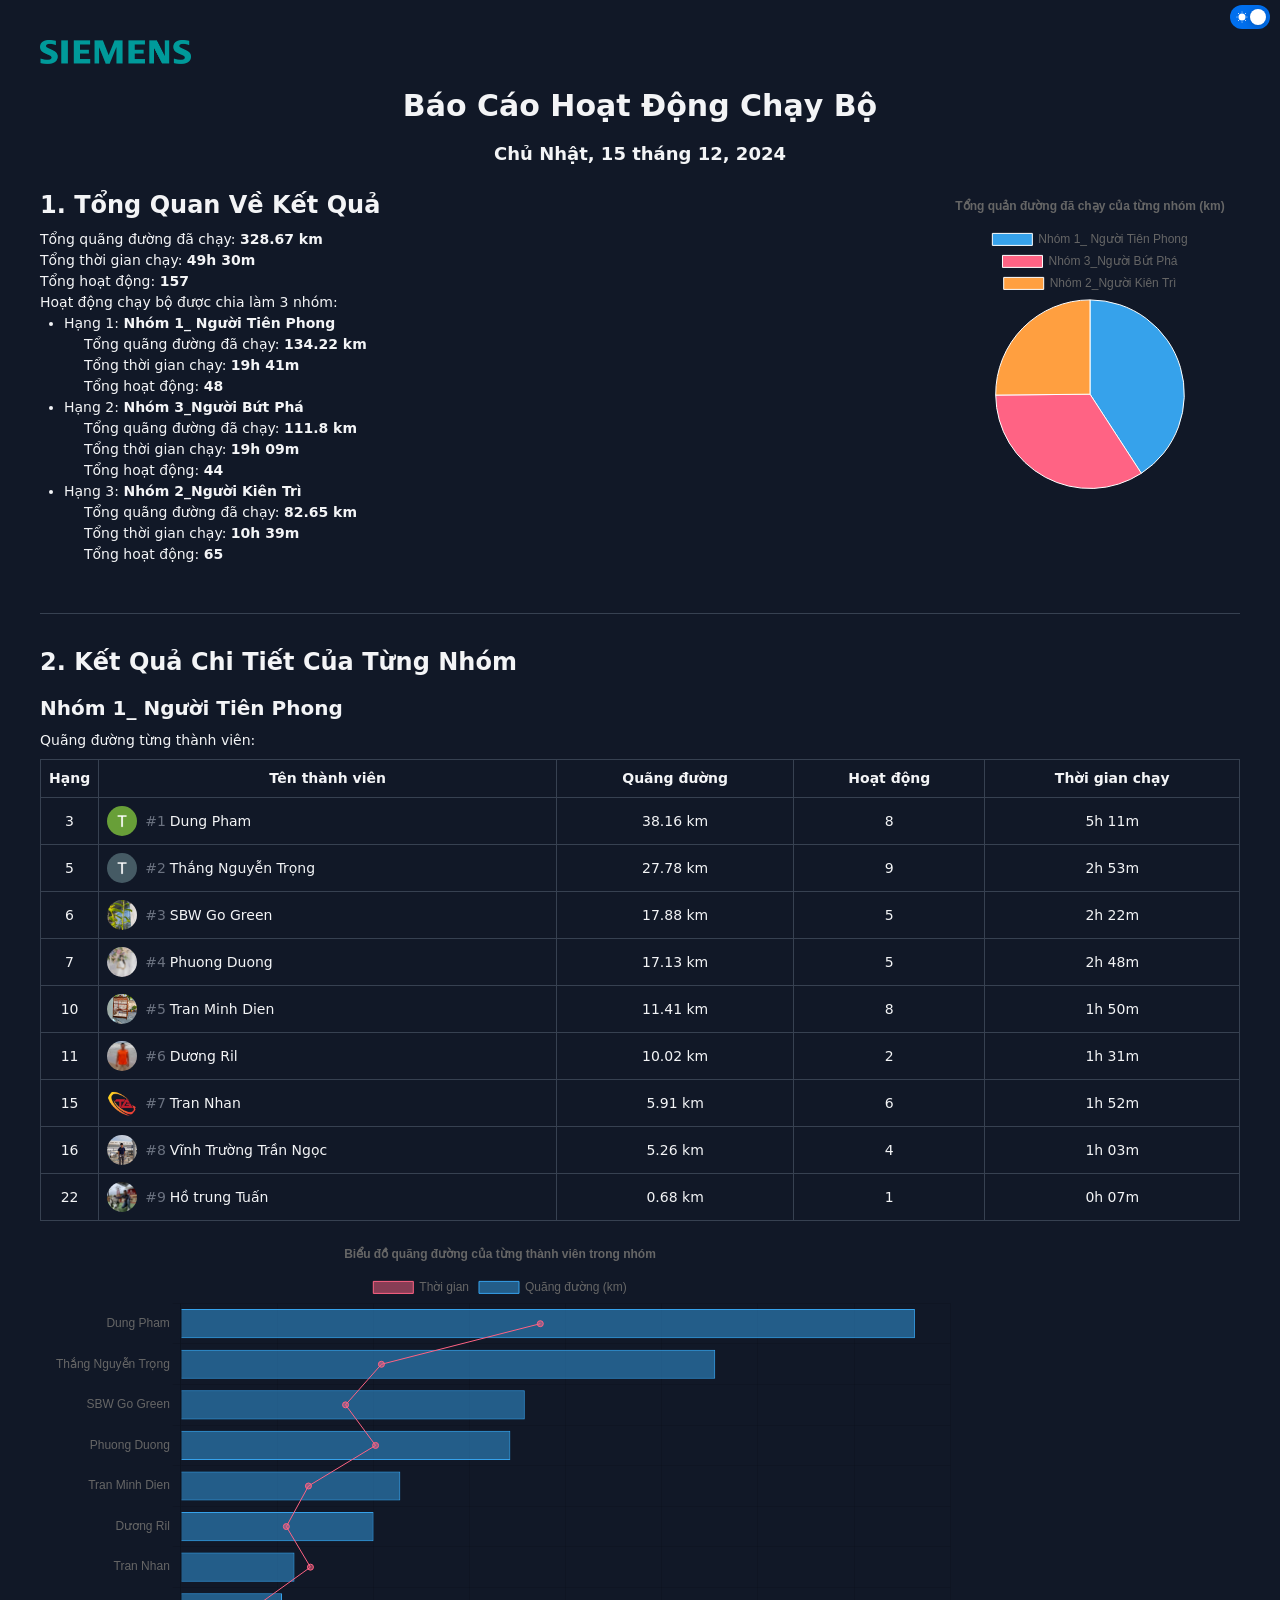
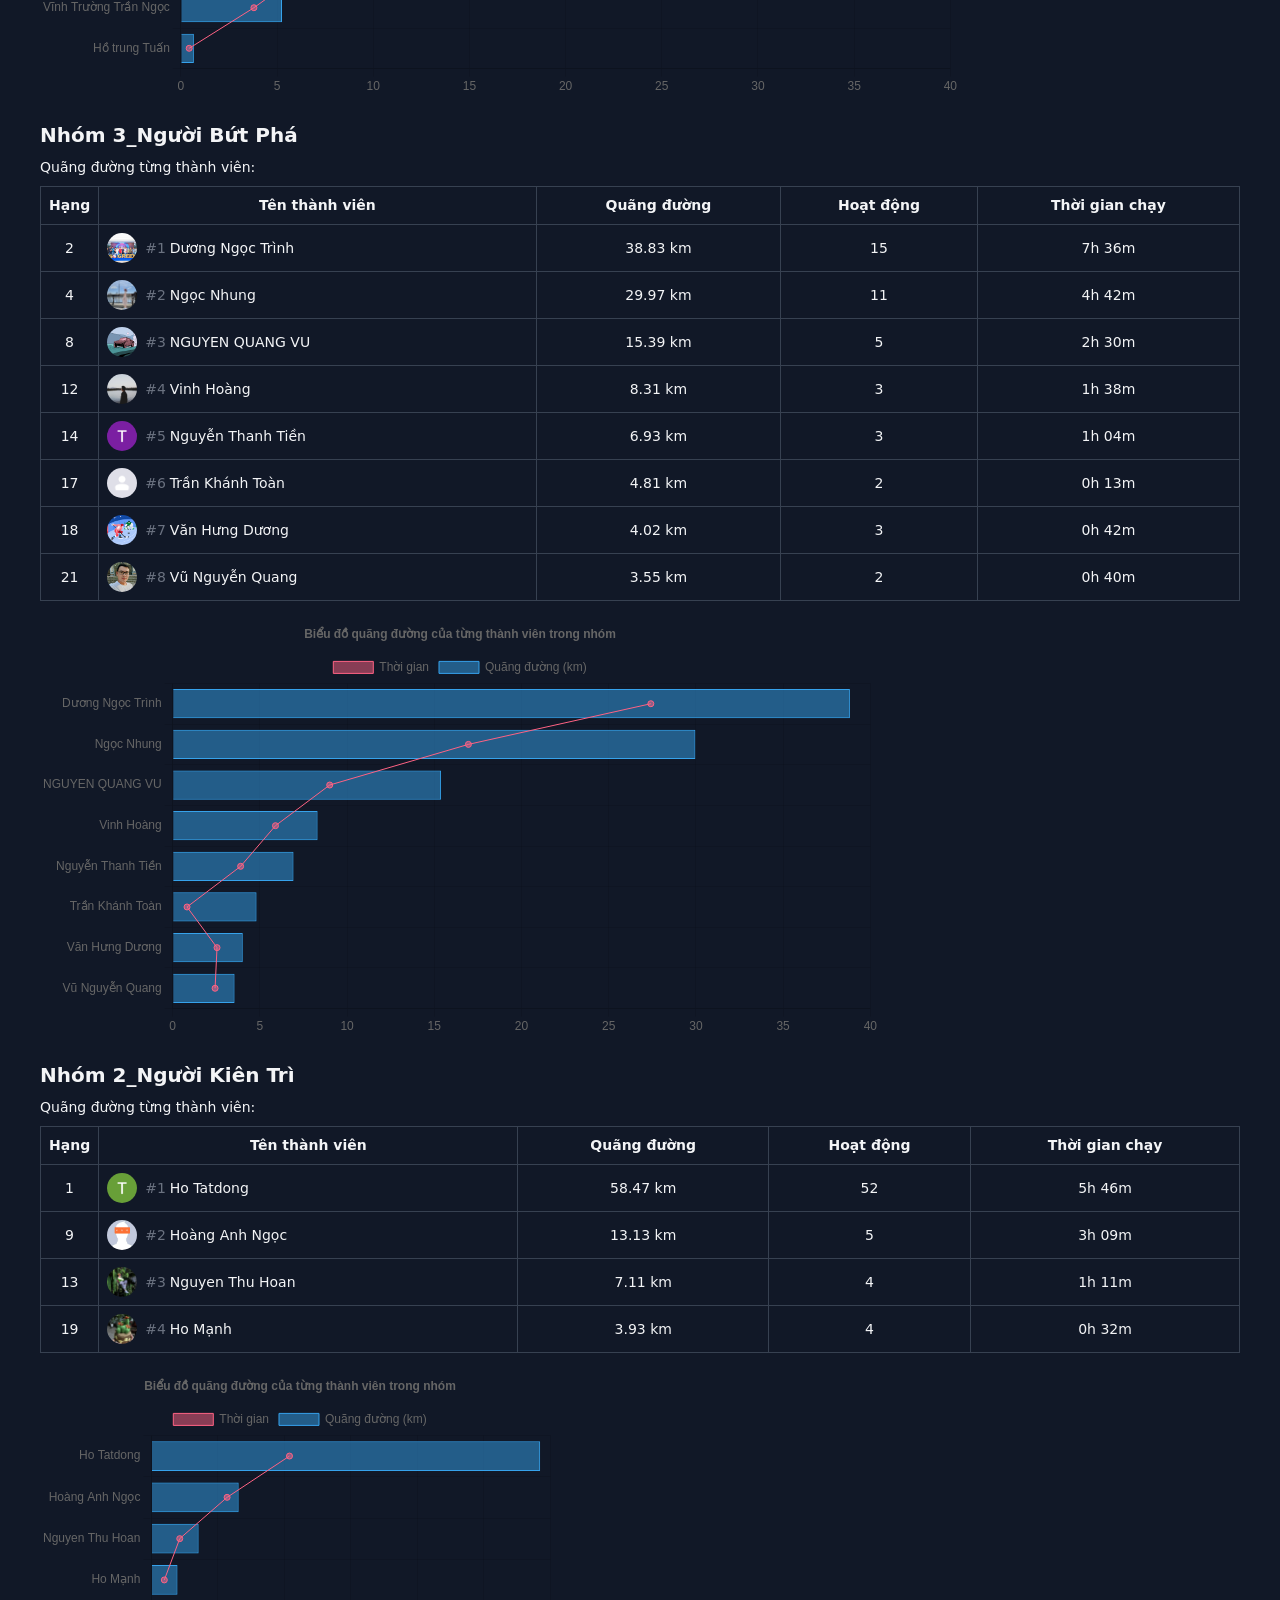
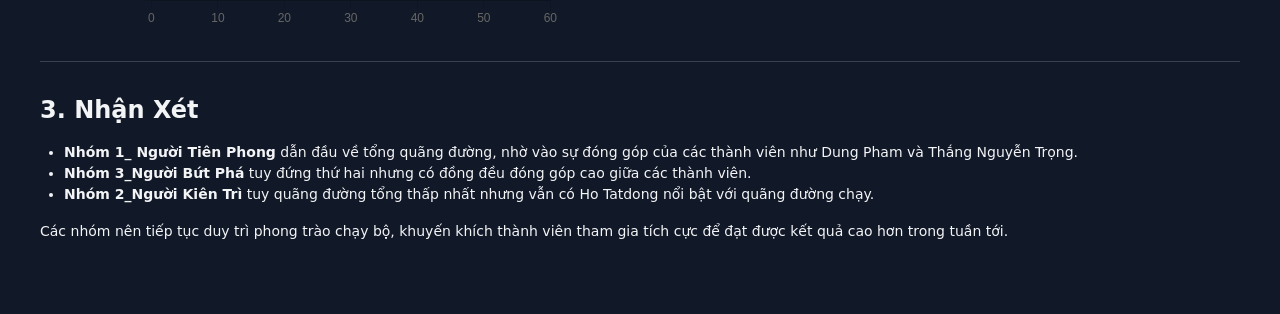
==== commit b25ab01c: "add line controler" ====
--- a/index.html
+++ b/index.html
@@ -5,7 +5,7 @@
     <link rel="icon" type="image/svg+xml" href="./icon.png" />
     <meta name="viewport" content="width=device-width, initial-scale=1.0" />
     <title>Vite + React + TS</title>
-    <script type="module" crossorigin src="./assets/index-ugmFJtl9.js"></script>
+    <script type="module" crossorigin src="./assets/index-CgFrB5hI.js"></script>
     <link rel="stylesheet" crossorigin href="./assets/index-0DLZP0Pf.css">
   </head>
   <body>
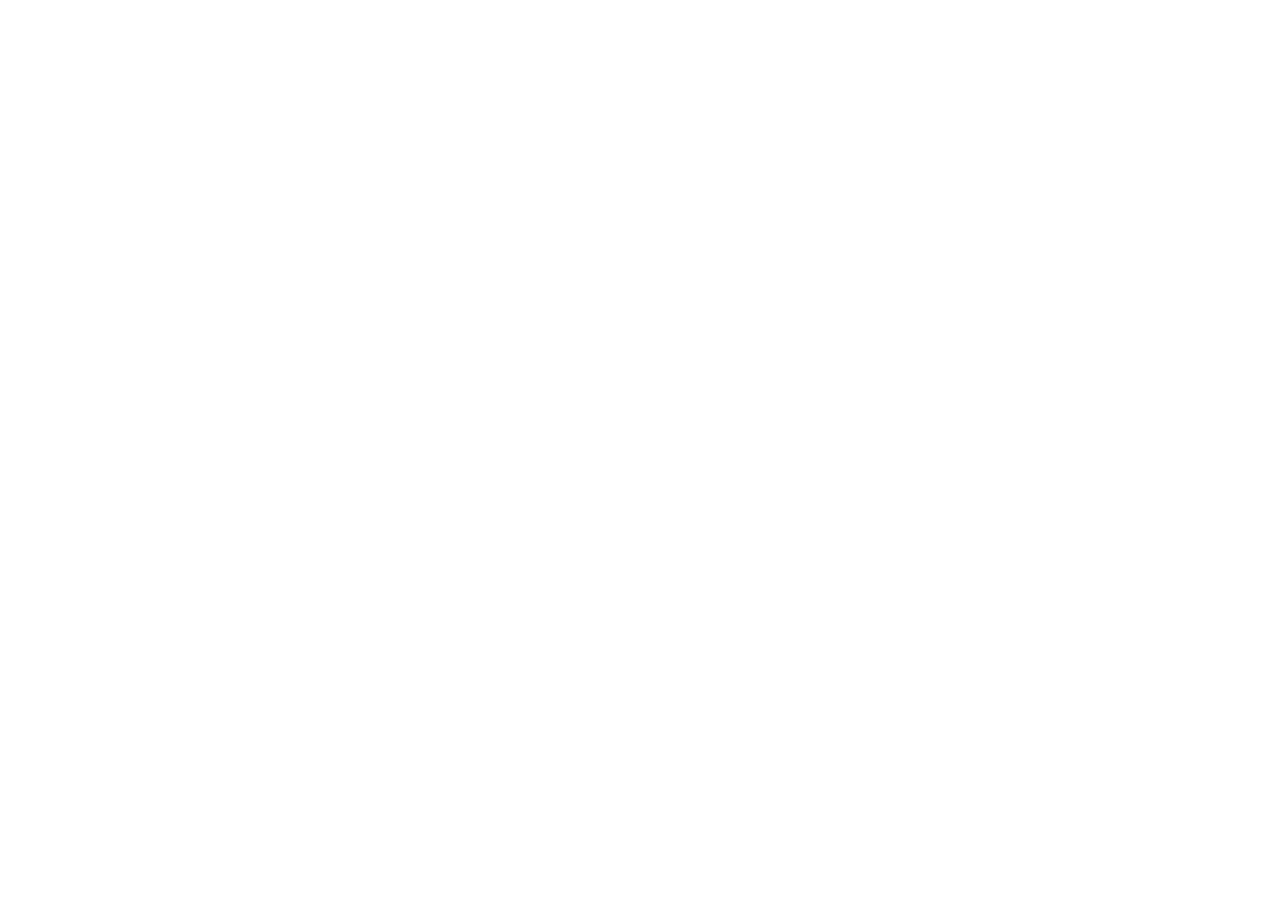
==== commit a61e4fff: "update ui & report" ====
--- a/index.html
+++ b/index.html
@@ -1,14 +1,15 @@
-<!doctype html>
-<html lang="en">
-  <head>
-    <meta charset="UTF-8" />
-    <link rel="icon" type="image/svg+xml" href="./icon.png" />
-    <meta name="viewport" content="width=device-width, initial-scale=1.0" />
-    <title>Vite + React + TS</title>
-    <script type="module" crossorigin src="./assets/index-CgFrB5hI.js"></script>
-    <link rel="stylesheet" crossorigin href="./assets/index-0DLZP0Pf.css">
-  </head>
-  <body>
-    <div id="root"></div>
-  </body>
-</html>
+<!doctype html>
+<html lang="en">
+  <head>
+    <meta charset="UTF-8" />
+    <link rel="icon" type="image/svg+xml" href="./icon.png" />
+    <meta name="viewport" content="width=device-width, initial-scale=1.0" />
+    <title>Vite + React + TS</title>
+    <script type="module" crossorigin src="./assets/index-DSr6oQ1D.js"></script>
+    <link rel="stylesheet" crossorigin href="./assets/index-i_AywANP.css">
+  </head>
+  <body>
+    <div id="root"></div>+
+  </body>
+</html>
--- a/assets/index-i_AywANP.css
+++ b/assets/index-i_AywANP.css
@@ -0,0 +1 @@
+*,:before,:after{--tw-border-spacing-x: 0;--tw-border-spacing-y: 0;--tw-translate-x: 0;--tw-translate-y: 0;--tw-rotate: 0;--tw-skew-x: 0;--tw-skew-y: 0;--tw-scale-x: 1;--tw-scale-y: 1;--tw-pan-x: ;--tw-pan-y: ;--tw-pinch-zoom: ;--tw-scroll-snap-strictness: proximity;--tw-gradient-from-position: ;--tw-gradient-via-position: ;--tw-gradient-to-position: ;--tw-ordinal: ;--tw-slashed-zero: ;--tw-numeric-figure: ;--tw-numeric-spacing: ;--tw-numeric-fraction: ;--tw-ring-inset: ;--tw-ring-offset-width: 0px;--tw-ring-offset-color: #fff;--tw-ring-color: rgb(59 130 246 / .5);--tw-ring-offset-shadow: 0 0 #0000;--tw-ring-shadow: 0 0 #0000;--tw-shadow: 0 0 #0000;--tw-shadow-colored: 0 0 #0000;--tw-blur: ;--tw-brightness: ;--tw-contrast: ;--tw-grayscale: ;--tw-hue-rotate: ;--tw-invert: ;--tw-saturate: ;--tw-sepia: ;--tw-drop-shadow: ;--tw-backdrop-blur: ;--tw-backdrop-brightness: ;--tw-backdrop-contrast: ;--tw-backdrop-grayscale: ;--tw-backdrop-hue-rotate: ;--tw-backdrop-invert: ;--tw-backdrop-opacity: ;--tw-backdrop-saturate: ;--tw-backdrop-sepia: ;--tw-contain-size: ;--tw-contain-layout: ;--tw-contain-paint: ;--tw-contain-style: }::backdrop{--tw-border-spacing-x: 0;--tw-border-spacing-y: 0;--tw-translate-x: 0;--tw-translate-y: 0;--tw-rotate: 0;--tw-skew-x: 0;--tw-skew-y: 0;--tw-scale-x: 1;--tw-scale-y: 1;--tw-pan-x: ;--tw-pan-y: ;--tw-pinch-zoom: ;--tw-scroll-snap-strictness: proximity;--tw-gradient-from-position: ;--tw-gradient-via-position: ;--tw-gradient-to-position: ;--tw-ordinal: ;--tw-slashed-zero: ;--tw-numeric-figure: ;--tw-numeric-spacing: ;--tw-numeric-fraction: ;--tw-ring-inset: ;--tw-ring-offset-width: 0px;--tw-ring-offset-color: #fff;--tw-ring-color: rgb(59 130 246 / .5);--tw-ring-offset-shadow: 0 0 #0000;--tw-ring-shadow: 0 0 #0000;--tw-shadow: 0 0 #0000;--tw-shadow-colored: 0 0 #0000;--tw-blur: ;--tw-brightness: ;--tw-contrast: ;--tw-grayscale: ;--tw-hue-rotate: ;--tw-invert: ;--tw-saturate: ;--tw-sepia: ;--tw-drop-shadow: ;--tw-backdrop-blur: ;--tw-backdrop-brightness: ;--tw-backdrop-contrast: ;--tw-backdrop-grayscale: ;--tw-backdrop-hue-rotate: ;--tw-backdrop-invert: ;--tw-backdrop-opacity: ;--tw-backdrop-saturate: ;--tw-backdrop-sepia: ;--tw-contain-size: ;--tw-contain-layout: ;--tw-contain-paint: ;--tw-contain-style: }*,:before,:after{box-sizing:border-box;border-width:0;border-style:solid;border-color:#e5e7eb}:before,:after{--tw-content: ""}html,:host{line-height:1.5;-webkit-text-size-adjust:100%;-moz-tab-size:4;-o-tab-size:4;tab-size:4;font-family:ui-sans-serif,system-ui,sans-serif,"Apple Color Emoji","Segoe UI Emoji",Segoe UI Symbol,"Noto Color Emoji";font-feature-settings:normal;font-variation-settings:normal;-webkit-tap-highlight-color:transparent}body{margin:0;line-height:inherit}hr{height:0;color:inherit;border-top-width:1px}abbr:where([title]){-webkit-text-decoration:underline dotted;text-decoration:underline dotted}h1,h2,h3,h4,h5,h6{font-size:inherit;font-weight:inherit}a{color:inherit;text-decoration:inherit}b,strong{font-weight:bolder}code,kbd,samp,pre{font-family:ui-monospace,SFMono-Regular,Menlo,Monaco,Consolas,Liberation Mono,Courier New,monospace;font-feature-settings:normal;font-variation-settings:normal;font-size:1em}small{font-size:80%}sub,sup{font-size:75%;line-height:0;position:relative;vertical-align:baseline}sub{bottom:-.25em}sup{top:-.5em}table{text-indent:0;border-color:inherit;border-collapse:collapse}button,input,optgroup,select,textarea{font-family:inherit;font-feature-settings:inherit;font-variation-settings:inherit;font-size:100%;font-weight:inherit;line-height:inherit;letter-spacing:inherit;color:inherit;margin:0;padding:0}button,select{text-transform:none}button,input:where([type=button]),input:where([type=reset]),input:where([type=submit]){-webkit-appearance:button;background-color:transparent;background-image:none}:-moz-focusring{outline:auto}:-moz-ui-invalid{box-shadow:none}progress{vertical-align:baseline}::-webkit-inner-spin-button,::-webkit-outer-spin-button{height:auto}[type=search]{-webkit-appearance:textfield;outline-offset:-2px}::-webkit-search-decoration{-webkit-appearance:none}::-webkit-file-upload-button{-webkit-appearance:button;font:inherit}summary{display:list-item}blockquote,dl,dd,h1,h2,h3,h4,h5,h6,hr,figure,p,pre{margin:0}fieldset{margin:0;padding:0}legend{padding:0}ol,ul,menu{list-style:none;margin:0;padding:0}dialog{padding:0}textarea{resize:vertical}input::-moz-placeholder,textarea::-moz-placeholder{opacity:1;color:#9ca3af}input::placeholder,textarea::placeholder{opacity:1;color:#9ca3af}button,[role=button]{cursor:pointer}:disabled{cursor:default}img,svg,video,canvas,audio,iframe,embed,object{display:block;vertical-align:middle}img,video{max-width:100%;height:auto}[hidden]:where(:not([hidden=until-found])){display:none}:root,[data-theme]{color:hsl(var(--nextui-foreground));background-color:hsl(var(--nextui-background))}.sr-only{position:absolute;width:1px;height:1px;padding:0;margin:-1px;overflow:hidden;clip:rect(0,0,0,0);white-space:nowrap;border-width:0}.pointer-events-none{pointer-events:none}.pointer-events-auto{pointer-events:auto}.visible{visibility:visible}.invisible{visibility:hidden}.static{position:static}.fixed{position:fixed}.absolute{position:absolute}.relative{position:relative}.sticky{position:sticky}.inset-0{top:0;right:0;bottom:0;left:0}.inset-x-0{left:0;right:0}.inset-y-0{top:0;bottom:0}.bottom-0{bottom:0}.bottom-\[10\%\]{bottom:10%}.bottom-\[5\%\]{bottom:5%}.end-1{inset-inline-end:.25rem}.end-1\.5{inset-inline-end:.375rem}.end-3{inset-inline-end:.75rem}.end-auto{inset-inline-end:auto}.left-0{left:0}.left-1\/2{left:50%}.left-\[10\%\]{left:10%}.left-\[5\%\]{left:5%}.right-0{right:0}.right-2{right:.5rem}.right-5{right:1.25rem}.right-\[10\%\]{right:10%}.right-\[5\%\]{right:5%}.start-0{inset-inline-start:0px}.start-1\.5{inset-inline-start:.375rem}.start-2{inset-inline-start:.5rem}.start-3{inset-inline-start:.75rem}.start-\[calc\(var\(--cursor-hit-x\)\*-1\)\]{inset-inline-start:calc(var(--cursor-hit-x) * -1)}.start-auto{inset-inline-start:auto}.top-0{top:0}.top-1{top:.25rem}.top-1\/2{top:50%}.top-2{top:.5rem}.top-\[10\%\]{top:10%}.top-\[5\%\]{top:5%}.top-\[calc\(100\%_\+_2px\)\]{top:calc(100% + 2px)}.top-\[var\(--navbar-height\)\]{top:var(--navbar-height)}.-z-30{z-index:-30}.z-0{z-index:0}.z-10{z-index:10}.z-20{z-index:20}.z-30{z-index:30}.z-40{z-index:40}.z-50{z-index:50}.z-\[1\]{z-index:1}.order-1{order:1}.order-2{order:2}.order-3{order:3}.-m-2{margin:-.5rem}.-m-2\.5{margin:-.625rem}.m-0{margin:0}.-mx-1{margin-left:-.25rem;margin-right:-.25rem}.-mx-2{margin-left:-.5rem;margin-right:-.5rem}.mx-0{margin-left:0;margin-right:0}.mx-1{margin-left:.25rem;margin-right:.25rem}.mx-\[calc\(\(theme\(spacing\.5\)-theme\(spacing\.1\)\)\/2\)\]{margin-left:.5rem;margin-right:.5rem}.mx-\[calc\(\(theme\(spacing\.6\)-theme\(spacing\.3\)\)\/2\)\]{margin-left:.375rem;margin-right:.375rem}.mx-\[calc\(\(theme\(spacing\.7\)-theme\(spacing\.5\)\)\/2\)\]{margin-left:.25rem;margin-right:.25rem}.my-0{margin-top:0;margin-bottom:0}.my-1{margin-top:.25rem;margin-bottom:.25rem}.my-16{margin-top:4rem;margin-bottom:4rem}.my-\[calc\(\(theme\(spacing\.5\)-theme\(spacing\.1\)\)\/2\)\]{margin-top:.5rem;margin-bottom:.5rem}.my-\[calc\(\(theme\(spacing\.6\)-theme\(spacing\.3\)\)\/2\)\]{margin-top:.375rem;margin-bottom:.375rem}.my-\[calc\(\(theme\(spacing\.7\)-theme\(spacing\.5\)\)\/2\)\]{margin-top:.25rem;margin-bottom:.25rem}.my-auto{margin-top:auto;margin-bottom:auto}.-mr-2{margin-right:-.5rem}.-ms-2{margin-inline-start:-.5rem}.mb-1\.5{margin-bottom:.375rem}.mb-2{margin-bottom:.5rem}.mb-4{margin-bottom:1rem}.mb-5{margin-bottom:1.25rem}.mb-6{margin-bottom:1.5rem}.mb-8{margin-bottom:2rem}.mb-px{margin-bottom:1px}.me-2{margin-inline-end:.5rem}.ml-1{margin-left:.25rem}.ml-6{margin-left:1.5rem}.mr-1{margin-right:.25rem}.mr-2{margin-right:.5rem}.mr-5{margin-right:1.25rem}.mr-6{margin-right:1.5rem}.ms-2{margin-inline-start:.5rem}.mt-0\.5{margin-top:.125rem}.mt-1{margin-top:.25rem}.mt-2{margin-top:.5rem}.mt-4{margin-top:1rem}.box-border{box-sizing:border-box}.box-content{box-sizing:content-box}.line-clamp-1{overflow:hidden;display:-webkit-box;-webkit-box-orient:vertical;-webkit-line-clamp:1}.block{display:block}.inline-block{display:inline-block}.flex{display:flex}.inline-flex{display:inline-flex}.table{display:table}.grid{display:grid}.inline-grid{display:inline-grid}.hidden{display:none}.\!h-auto{height:auto!important}.h-1{height:.25rem}.h-1\.5{height:.375rem}.h-10{height:2.5rem}.h-12{height:3rem}.h-14{height:3.5rem}.h-16{height:4rem}.h-2{height:.5rem}.h-2\.5{height:.625rem}.h-3{height:.75rem}.h-3\.5{height:.875rem}.h-4{height:1rem}.h-40{height:10rem}.h-5{height:1.25rem}.h-6{height:1.5rem}.h-7{height:1.75rem}.h-8{height:2rem}.h-9{height:2.25rem}.h-\[--visual-viewport-height\]{height:var(--visual-viewport-height)}.h-\[100dvh\]{height:100dvh}.h-\[2px\]{height:2px}.h-\[30px\]{height:30px}.h-\[400px\]{height:400px}.h-\[50\%\]{height:50%}.h-\[calc\(100dvh_-_var\(--navbar-height\)\)\]{height:calc(100dvh - var(--navbar-height))}.h-\[var\(--navbar-height\)\]{height:var(--navbar-height)}.h-\[var\(--picker-height\)\]{height:var(--picker-height)}.h-auto{height:auto}.h-divider{height:var(--nextui-divider-weight)}.h-fit{height:-moz-fit-content;height:fit-content}.h-full{height:100%}.h-px{height:1px}.h-screen{height:100vh}.max-h-\[20rem\]{max-height:20rem}.max-h-\[24rem\]{max-height:24rem}.max-h-\[28rem\]{max-height:28rem}.max-h-\[32rem\]{max-height:32rem}.max-h-\[36rem\]{max-height:36rem}.max-h-\[42rem\]{max-height:42rem}.max-h-\[48rem\]{max-height:48rem}.max-h-\[56rem\]{max-height:56rem}.max-h-\[64rem\]{max-height:64rem}.max-h-\[calc\(100\%_-_8rem\)\]{max-height:calc(100% - 8rem)}.max-h-\[none\]{max-height:none}.max-h-full{max-height:100%}.min-h-10{min-height:2.5rem}.min-h-12{min-height:3rem}.min-h-14{min-height:3.5rem}.min-h-16{min-height:4rem}.min-h-3{min-height:.75rem}.min-h-3\.5{min-height:.875rem}.min-h-4{min-height:1rem}.min-h-5{min-height:1.25rem}.min-h-6{min-height:1.5rem}.min-h-7{min-height:1.75rem}.min-h-8{min-height:2rem}.min-h-\[100dvh\]{min-height:100dvh}.min-h-\[32px\]{min-height:32px}.w-1{width:.25rem}.w-1\.5{width:.375rem}.w-10{width:2.5rem}.w-12{width:3rem}.w-14{width:3.5rem}.w-2{width:.5rem}.w-2\.5{width:.625rem}.w-3{width:.75rem}.w-3\.5{width:.875rem}.w-4{width:1rem}.w-5{width:1.25rem}.w-6{width:1.5rem}.w-7{width:1.75rem}.w-8{width:2rem}.w-9{width:2.25rem}.w-\[30px\]{width:30px}.w-\[50px\]{width:50px}.w-\[80\%\]{width:80%}.w-\[calc\(100\%\+var\(--cursor-hit-x\)\*2\)\]{width:calc(100% + var(--cursor-hit-x) * 2)}.w-\[calc\(100\%_-_16px\)\]{width:calc(100% - 16px)}.w-\[calc\(100\%_-_theme\(spacing\.6\)\)\]{width:calc(100% - 1.5rem)}.w-\[calc\(var\(--visible-months\)_\*_var\(--calendar-width\)\)\]{width:calc(var(--visible-months) * var(--calendar-width))}.w-auto{width:auto}.w-divider{width:var(--nextui-divider-weight)}.w-fit{width:-moz-fit-content;width:fit-content}.w-full{width:100%}.w-max{width:-moz-max-content;width:max-content}.w-px{width:1px}.w-screen{width:100vw}.min-w-10{min-width:2.5rem}.min-w-12{min-width:3rem}.min-w-16{min-width:4rem}.min-w-20{min-width:5rem}.min-w-24{min-width:6rem}.min-w-3{min-width:.75rem}.min-w-3\.5{min-width:.875rem}.min-w-4{min-width:1rem}.min-w-40{min-width:10rem}.min-w-5{min-width:1.25rem}.min-w-6{min-width:1.5rem}.min-w-7{min-width:1.75rem}.min-w-8{min-width:2rem}.min-w-9{min-width:2.25rem}.min-w-\[200px\]{min-width:200px}.min-w-full{min-width:100%}.min-w-max{min-width:-moz-max-content;min-width:max-content}.min-w-min{min-width:-moz-min-content;min-width:min-content}.max-w-2xl{max-width:42rem}.max-w-3xl{max-width:48rem}.max-w-4xl{max-width:56rem}.max-w-5xl{max-width:64rem}.max-w-\[1024px\]{max-width:1024px}.max-w-\[1280px\]{max-width:1280px}.max-w-\[1536px\]{max-width:1536px}.max-w-\[270px\]{max-width:270px}.max-w-\[640px\]{max-width:640px}.max-w-\[768px\]{max-width:768px}.max-w-\[none\]{max-width:none}.max-w-fit{max-width:-moz-fit-content;max-width:fit-content}.max-w-full{max-width:100%}.max-w-lg{max-width:32rem}.max-w-md{max-width:28rem}.max-w-sm{max-width:24rem}.max-w-xl{max-width:36rem}.max-w-xs{max-width:20rem}.flex-1{flex:1 1 0%}.flex-auto{flex:1 1 auto}.flex-initial{flex:0 1 auto}.flex-none{flex:none}.flex-shrink-0,.shrink-0{flex-shrink:0}.flex-grow{flex-grow:1}.basis-0{flex-basis:0px}.table-auto{table-layout:auto}.table-fixed{table-layout:fixed}.border-collapse{border-collapse:collapse}.origin-center{transform-origin:center}.origin-left{transform-origin:left}.origin-right{transform-origin:right}.origin-top{transform-origin:top}.origin-top-left{transform-origin:top left}.-translate-x-1\/2{--tw-translate-x: -50%;transform:translate(var(--tw-translate-x),var(--tw-translate-y)) rotate(var(--tw-rotate)) skew(var(--tw-skew-x)) skewY(var(--tw-skew-y)) scaleX(var(--tw-scale-x)) scaleY(var(--tw-scale-y))}.-translate-y-1{--tw-translate-y: -.25rem;transform:translate(var(--tw-translate-x),var(--tw-translate-y)) rotate(var(--tw-rotate)) skew(var(--tw-skew-x)) skewY(var(--tw-skew-y)) scaleX(var(--tw-scale-x)) scaleY(var(--tw-scale-y))}.-translate-y-1\/2{--tw-translate-y: -50%;transform:translate(var(--tw-translate-x),var(--tw-translate-y)) rotate(var(--tw-rotate)) skew(var(--tw-skew-x)) skewY(var(--tw-skew-y)) scaleX(var(--tw-scale-x)) scaleY(var(--tw-scale-y))}.translate-x-1{--tw-translate-x: .25rem;transform:translate(var(--tw-translate-x),var(--tw-translate-y)) rotate(var(--tw-rotate)) skew(var(--tw-skew-x)) skewY(var(--tw-skew-y)) scaleX(var(--tw-scale-x)) scaleY(var(--tw-scale-y))}.translate-x-1\/2{--tw-translate-x: 50%;transform:translate(var(--tw-translate-x),var(--tw-translate-y)) rotate(var(--tw-rotate)) skew(var(--tw-skew-x)) skewY(var(--tw-skew-y)) scaleX(var(--tw-scale-x)) scaleY(var(--tw-scale-y))}.translate-y-1{--tw-translate-y: .25rem;transform:translate(var(--tw-translate-x),var(--tw-translate-y)) rotate(var(--tw-rotate)) skew(var(--tw-skew-x)) skewY(var(--tw-skew-y)) scaleX(var(--tw-scale-x)) scaleY(var(--tw-scale-y))}.translate-y-1\/2{--tw-translate-y: 50%;transform:translate(var(--tw-translate-x),var(--tw-translate-y)) rotate(var(--tw-rotate)) skew(var(--tw-skew-x)) skewY(var(--tw-skew-y)) scaleX(var(--tw-scale-x)) scaleY(var(--tw-scale-y))}.rotate-0{--tw-rotate: 0deg;transform:translate(var(--tw-translate-x),var(--tw-translate-y)) rotate(var(--tw-rotate)) skew(var(--tw-skew-x)) skewY(var(--tw-skew-y)) scaleX(var(--tw-scale-x)) scaleY(var(--tw-scale-y))}.rotate-180{--tw-rotate: 180deg;transform:translate(var(--tw-translate-x),var(--tw-translate-y)) rotate(var(--tw-rotate)) skew(var(--tw-skew-x)) skewY(var(--tw-skew-y)) scaleX(var(--tw-scale-x)) scaleY(var(--tw-scale-y))}.scale-0{--tw-scale-x: 0;--tw-scale-y: 0;transform:translate(var(--tw-translate-x),var(--tw-translate-y)) rotate(var(--tw-rotate)) skew(var(--tw-skew-x)) skewY(var(--tw-skew-y)) scaleX(var(--tw-scale-x)) scaleY(var(--tw-scale-y))}.scale-100{--tw-scale-x: 1;--tw-scale-y: 1;transform:translate(var(--tw-translate-x),var(--tw-translate-y)) rotate(var(--tw-rotate)) skew(var(--tw-skew-x)) skewY(var(--tw-skew-y)) scaleX(var(--tw-scale-x)) scaleY(var(--tw-scale-y))}.scale-105{--tw-scale-x: 1.05;--tw-scale-y: 1.05;transform:translate(var(--tw-translate-x),var(--tw-translate-y)) rotate(var(--tw-rotate)) skew(var(--tw-skew-x)) skewY(var(--tw-skew-y)) scaleX(var(--tw-scale-x)) scaleY(var(--tw-scale-y))}.scale-50{--tw-scale-x: .5;--tw-scale-y: .5;transform:translate(var(--tw-translate-x),var(--tw-translate-y)) rotate(var(--tw-rotate)) skew(var(--tw-skew-x)) skewY(var(--tw-skew-y)) scaleX(var(--tw-scale-x)) scaleY(var(--tw-scale-y))}.scale-90{--tw-scale-x: .9;--tw-scale-y: .9;transform:translate(var(--tw-translate-x),var(--tw-translate-y)) rotate(var(--tw-rotate)) skew(var(--tw-skew-x)) skewY(var(--tw-skew-y)) scaleX(var(--tw-scale-x)) scaleY(var(--tw-scale-y))}.transform{transform:translate(var(--tw-translate-x),var(--tw-translate-y)) rotate(var(--tw-rotate)) skew(var(--tw-skew-x)) skewY(var(--tw-skew-y)) scaleX(var(--tw-scale-x)) scaleY(var(--tw-scale-y))}@keyframes appearance-in{0%{opacity:0;transform:translateZ(0) scale(.95)}60%{opacity:.75;backface-visibility:hidden;webkit-font-smoothing:antialiased;transform:translateZ(0) scale(1.05)}to{opacity:1;transform:translateZ(0) scale(1)}}.animate-\[appearance-in_1s_infinite\]{animation:appearance-in 1s infinite}@keyframes drip-expand{0%{opacity:.2;transform:scale(0)}to{opacity:0;transform:scale(2)}}.animate-drip-expand{animation:drip-expand .42s linear}@keyframes indeterminate-bar{0%{transform:translate(-50%) scaleX(.2)}to{transform:translate(100%) scaleX(1)}}.animate-indeterminate-bar{animation:indeterminate-bar 1.5s cubic-bezier(.65,.815,.735,.395) infinite normal none running}.animate-none{animation:none}.animate-spinner-ease-spin{animation:spinner-spin .8s ease infinite}@keyframes spinner-spin{0%{transform:rotate(0)}to{transform:rotate(360deg)}}.animate-spinner-linear-spin{animation:spinner-spin .8s linear infinite}.cursor-default{cursor:default}.cursor-grab{cursor:grab}.cursor-not-allowed{cursor:not-allowed}.cursor-pointer{cursor:pointer}.cursor-text{cursor:text}.touch-none{touch-action:none}.select-none{-webkit-user-select:none;-moz-user-select:none;user-select:none}.resize-none{resize:none}.snap-y{scroll-snap-type:y var(--tw-scroll-snap-strictness)}.snap-mandatory{--tw-scroll-snap-strictness: mandatory}.snap-center{scroll-snap-align:center}.scroll-py-6{scroll-padding-top:1.5rem;scroll-padding-bottom:1.5rem}.list-disc{list-style-type:disc}.list-none{list-style-type:none}.appearance-none{-webkit-appearance:none;-moz-appearance:none;appearance:none}.grid-cols-4{grid-template-columns:repeat(4,minmax(0,1fr))}.flex-row{flex-direction:row}.flex-row-reverse{flex-direction:row-reverse}.flex-col{flex-direction:column}.flex-col-reverse{flex-direction:column-reverse}.flex-wrap{flex-wrap:wrap}.flex-nowrap{flex-wrap:nowrap}.place-content-center{place-content:center}.items-start{align-items:flex-start}.items-end{align-items:flex-end}.items-center{align-items:center}.justify-start{justify-content:flex-start}.justify-end{justify-content:flex-end}.justify-center{justify-content:center}.justify-between{justify-content:space-between}.\!gap-0{gap:0px!important}.gap-0{gap:0px}.gap-0\.5{gap:.125rem}.gap-1{gap:.25rem}.gap-1\.5{gap:.375rem}.gap-2{gap:.5rem}.gap-3{gap:.75rem}.gap-4{gap:1rem}.gap-x-0{-moz-column-gap:0px;column-gap:0px}.gap-x-0\.5{-moz-column-gap:.125rem;column-gap:.125rem}.gap-x-1{-moz-column-gap:.25rem;column-gap:.25rem}.gap-x-2{-moz-column-gap:.5rem;column-gap:.5rem}.gap-x-6{-moz-column-gap:1.5rem;column-gap:1.5rem}.gap-y-1\.5{row-gap:.375rem}.gap-y-2{row-gap:.5rem}.space-x-0\.5>:not([hidden])~:not([hidden]){--tw-space-x-reverse: 0;margin-right:calc(.125rem * var(--tw-space-x-reverse));margin-left:calc(.125rem * calc(1 - var(--tw-space-x-reverse)))}.self-center{align-self:center}.overflow-auto{overflow:auto}.overflow-hidden{overflow:hidden}.overflow-visible{overflow:visible}.overflow-x-auto{overflow-x:auto}.overflow-y-auto{overflow-y:auto}.overflow-y-hidden{overflow-y:hidden}.overflow-x-scroll{overflow-x:scroll}.overflow-y-scroll{overflow-y:scroll}.truncate{overflow:hidden;text-overflow:ellipsis;white-space:nowrap}.text-ellipsis{text-overflow:ellipsis}.whitespace-normal{white-space:normal}.whitespace-nowrap{white-space:nowrap}.break-words{overflow-wrap:break-word}.\!rounded-none{border-radius:0!important}.rounded{border-radius:.25rem}.rounded-\[calc\(theme\(borderRadius\.large\)\/1\.5\)\]{border-radius:calc(var(--nextui-radius-large) / 1.5)}.rounded-\[calc\(theme\(borderRadius\.medium\)\*0\.5\)\]{border-radius:calc(var(--nextui-radius-medium) * .5)}.rounded-\[calc\(theme\(borderRadius\.medium\)\*0\.6\)\]{border-radius:calc(var(--nextui-radius-medium) * .6)}.rounded-\[calc\(theme\(borderRadius\.medium\)\*0\.7\)\]{border-radius:calc(var(--nextui-radius-medium) * .7)}.rounded-\[calc\(theme\(borderRadius\.medium\)\/2\)\]{border-radius:calc(var(--nextui-radius-medium) / 2)}.rounded-\[calc\(theme\(borderRadius\.small\)\/2\)\]{border-radius:calc(var(--nextui-radius-small) / 2)}.rounded-full{border-radius:9999px}.rounded-large{border-radius:var(--nextui-radius-large)}.rounded-lg{border-radius:.5rem}.rounded-md{border-radius:.375rem}.rounded-medium{border-radius:var(--nextui-radius-medium)}.rounded-none{border-radius:0}.rounded-sm{border-radius:.125rem}.rounded-small{border-radius:var(--nextui-radius-small)}.\!rounded-e-none{border-start-end-radius:0px!important;border-end-end-radius:0px!important}.\!rounded-s-none{border-start-start-radius:0px!important;border-end-start-radius:0px!important}.rounded-b-large{border-bottom-right-radius:var(--nextui-radius-large);border-bottom-left-radius:var(--nextui-radius-large)}.rounded-b-medium{border-bottom-right-radius:var(--nextui-radius-medium);border-bottom-left-radius:var(--nextui-radius-medium)}.rounded-b-none{border-bottom-right-radius:0;border-bottom-left-radius:0}.rounded-b-small{border-bottom-right-radius:var(--nextui-radius-small);border-bottom-left-radius:var(--nextui-radius-small)}.rounded-l-none{border-top-left-radius:0;border-bottom-left-radius:0}.rounded-r-none{border-top-right-radius:0;border-bottom-right-radius:0}.rounded-t-large{border-top-left-radius:var(--nextui-radius-large);border-top-right-radius:var(--nextui-radius-large)}.rounded-t-medium{border-top-left-radius:var(--nextui-radius-medium);border-top-right-radius:var(--nextui-radius-medium)}.rounded-t-none{border-top-left-radius:0;border-top-right-radius:0}.rounded-t-small{border-top-left-radius:var(--nextui-radius-small);border-top-right-radius:var(--nextui-radius-small)}.border{border-width:1px}.border-0{border-width:0px}.border-1{border-width:1px}.border-2{border-width:2px}.border-3{border-width:3px}.border-medium{border-width:var(--nextui-border-width-medium)}.border-small{border-width:var(--nextui-border-width-small)}.border-x-\[calc\(theme\(spacing\.5\)\/2\)\]{border-left-width:.625rem;border-right-width:.625rem}.border-x-\[calc\(theme\(spacing\.6\)\/2\)\]{border-left-width:.75rem;border-right-width:.75rem}.border-x-\[calc\(theme\(spacing\.7\)\/2\)\]{border-left-width:.875rem;border-right-width:.875rem}.border-y-\[calc\(theme\(spacing\.5\)\/2\)\]{border-top-width:.625rem;border-bottom-width:.625rem}.border-y-\[calc\(theme\(spacing\.6\)\/2\)\]{border-top-width:.75rem;border-bottom-width:.75rem}.border-y-\[calc\(theme\(spacing\.7\)\/2\)\]{border-top-width:.875rem;border-bottom-width:.875rem}.border-b{border-bottom-width:1px}.border-b-medium{border-bottom-width:var(--nextui-border-width-medium)}.border-solid{border-style:solid}.border-dotted{border-style:dotted}.border-none{border-style:none}.\!border-danger{--tw-border-opacity: 1 !important;border-color:hsl(var(--nextui-danger) / var(--nextui-danger-opacity, var(--tw-border-opacity)))!important}.border-background{--tw-border-opacity: 1;border-color:hsl(var(--nextui-background) / var(--nextui-background-opacity, var(--tw-border-opacity)))}.border-danger{--tw-border-opacity: 1;border-color:hsl(var(--nextui-danger) / var(--nextui-danger-opacity, var(--tw-border-opacity)))}.border-danger-100{--tw-border-opacity: 1;border-color:hsl(var(--nextui-danger-100) / var(--nextui-danger-100-opacity, var(--tw-border-opacity)))}.border-danger-200{--tw-border-opacity: 1;border-color:hsl(var(--nextui-danger-200) / var(--nextui-danger-200-opacity, var(--tw-border-opacity)))}.border-default{--tw-border-opacity: 1;border-color:hsl(var(--nextui-default) / var(--nextui-default-opacity, var(--tw-border-opacity)))}.border-default-200{--tw-border-opacity: 1;border-color:hsl(var(--nextui-default-200) / var(--nextui-default-200-opacity, var(--tw-border-opacity)))}.border-default-300{--tw-border-opacity: 1;border-color:hsl(var(--nextui-default-300) / var(--nextui-default-300-opacity, var(--tw-border-opacity)))}.border-divider{--tw-border-opacity: 1;border-color:hsl(var(--nextui-divider) / var(--nextui-divider-opacity, var(--tw-border-opacity)))}.border-foreground{--tw-border-opacity: 1;border-color:hsl(var(--nextui-foreground) / var(--nextui-foreground-opacity, var(--tw-border-opacity)))}.border-gray-300{--tw-border-opacity: 1;border-color:rgb(209 213 219 / var(--tw-border-opacity, 1))}.border-primary{--tw-border-opacity: 1;border-color:hsl(var(--nextui-primary) / var(--nextui-primary-opacity, var(--tw-border-opacity)))}.border-primary-100{--tw-border-opacity: 1;border-color:hsl(var(--nextui-primary-100) / var(--nextui-primary-100-opacity, var(--tw-border-opacity)))}.border-primary-200{--tw-border-opacity: 1;border-color:hsl(var(--nextui-primary-200) / var(--nextui-primary-200-opacity, var(--tw-border-opacity)))}.border-secondary{--tw-border-opacity: 1;border-color:hsl(var(--nextui-secondary) / var(--nextui-secondary-opacity, var(--tw-border-opacity)))}.border-secondary-100{--tw-border-opacity: 1;border-color:hsl(var(--nextui-secondary-100) / var(--nextui-secondary-100-opacity, var(--tw-border-opacity)))}.border-secondary-200{--tw-border-opacity: 1;border-color:hsl(var(--nextui-secondary-200) / var(--nextui-secondary-200-opacity, var(--tw-border-opacity)))}.border-success{--tw-border-opacity: 1;border-color:hsl(var(--nextui-success) / var(--nextui-success-opacity, var(--tw-border-opacity)))}.border-success-100{--tw-border-opacity: 1;border-color:hsl(var(--nextui-success-100) / var(--nextui-success-100-opacity, var(--tw-border-opacity)))}.border-success-200{--tw-border-opacity: 1;border-color:hsl(var(--nextui-success-200) / var(--nextui-success-200-opacity, var(--tw-border-opacity)))}.border-success-300{--tw-border-opacity: 1;border-color:hsl(var(--nextui-success-300) / var(--nextui-success-300-opacity, var(--tw-border-opacity)))}.border-transparent{border-color:transparent}.border-warning{--tw-border-opacity: 1;border-color:hsl(var(--nextui-warning) / var(--nextui-warning-opacity, var(--tw-border-opacity)))}.border-warning-100{--tw-border-opacity: 1;border-color:hsl(var(--nextui-warning-100) / var(--nextui-warning-100-opacity, var(--tw-border-opacity)))}.border-warning-200{--tw-border-opacity: 1;border-color:hsl(var(--nextui-warning-200) / var(--nextui-warning-200-opacity, var(--tw-border-opacity)))}.border-warning-300{--tw-border-opacity: 1;border-color:hsl(var(--nextui-warning-300) / var(--nextui-warning-300-opacity, var(--tw-border-opacity)))}.border-x-transparent{border-left-color:transparent;border-right-color:transparent}.border-y-transparent{border-top-color:transparent;border-bottom-color:transparent}.border-b-current{border-bottom-color:currentColor}.border-b-danger{--tw-border-opacity: 1;border-bottom-color:hsl(var(--nextui-danger) / var(--nextui-danger-opacity, var(--tw-border-opacity)))}.border-b-default{--tw-border-opacity: 1;border-bottom-color:hsl(var(--nextui-default) / var(--nextui-default-opacity, var(--tw-border-opacity)))}.border-b-foreground{--tw-border-opacity: 1;border-bottom-color:hsl(var(--nextui-foreground) / var(--nextui-foreground-opacity, var(--tw-border-opacity)))}.border-b-primary{--tw-border-opacity: 1;border-bottom-color:hsl(var(--nextui-primary) / var(--nextui-primary-opacity, var(--tw-border-opacity)))}.border-b-secondary{--tw-border-opacity: 1;border-bottom-color:hsl(var(--nextui-secondary) / var(--nextui-secondary-opacity, var(--tw-border-opacity)))}.border-b-success{--tw-border-opacity: 1;border-bottom-color:hsl(var(--nextui-success) / var(--nextui-success-opacity, var(--tw-border-opacity)))}.border-b-warning{--tw-border-opacity: 1;border-bottom-color:hsl(var(--nextui-warning) / var(--nextui-warning-opacity, var(--tw-border-opacity)))}.border-b-white{--tw-border-opacity: 1;border-bottom-color:rgb(255 255 255 / var(--tw-border-opacity, 1))}.border-l-transparent{border-left-color:transparent}.border-r-transparent{border-right-color:transparent}.border-s-danger{--tw-border-opacity: 1;border-inline-start-color:hsl(var(--nextui-danger) / var(--nextui-danger-opacity, var(--tw-border-opacity)))}.border-s-foreground{--tw-border-opacity: 1;border-inline-start-color:hsl(var(--nextui-foreground) / var(--nextui-foreground-opacity, var(--tw-border-opacity)))}.border-s-primary{--tw-border-opacity: 1;border-inline-start-color:hsl(var(--nextui-primary) / var(--nextui-primary-opacity, var(--tw-border-opacity)))}.border-s-secondary{--tw-border-opacity: 1;border-inline-start-color:hsl(var(--nextui-secondary) / var(--nextui-secondary-opacity, var(--tw-border-opacity)))}.border-s-success{--tw-border-opacity: 1;border-inline-start-color:hsl(var(--nextui-success) / var(--nextui-success-opacity, var(--tw-border-opacity)))}.border-s-warning{--tw-border-opacity: 1;border-inline-start-color:hsl(var(--nextui-warning) / var(--nextui-warning-opacity, var(--tw-border-opacity)))}.border-t-transparent{border-top-color:transparent}.\!bg-danger-50{--tw-bg-opacity: 1 !important;background-color:hsl(var(--nextui-danger-50) / var(--nextui-danger-50-opacity, var(--tw-bg-opacity)))!important}.\!bg-transparent{background-color:transparent!important}.bg-background{--tw-bg-opacity: 1;background-color:hsl(var(--nextui-background) / var(--nextui-background-opacity, var(--tw-bg-opacity)))}.bg-background\/10{background-color:hsl(var(--nextui-background) / .1)}.bg-background\/70{background-color:hsl(var(--nextui-background) / .7)}.bg-background\/80{background-color:hsl(var(--nextui-background) / .8)}.bg-content1{--tw-bg-opacity: 1;background-color:hsl(var(--nextui-content1) / var(--nextui-content1-opacity, var(--tw-bg-opacity)))}.bg-content3{--tw-bg-opacity: 1;background-color:hsl(var(--nextui-content3) / var(--nextui-content3-opacity, var(--tw-bg-opacity)))}.bg-current{background-color:currentColor}.bg-danger{--tw-bg-opacity: 1;background-color:hsl(var(--nextui-danger) / var(--nextui-danger-opacity, var(--tw-bg-opacity)))}.bg-danger-100{--tw-bg-opacity: 1;background-color:hsl(var(--nextui-danger-100) / var(--nextui-danger-100-opacity, var(--tw-bg-opacity)))}.bg-danger-50{--tw-bg-opacity: 1;background-color:hsl(var(--nextui-danger-50) / var(--nextui-danger-50-opacity, var(--tw-bg-opacity)))}.bg-danger\/20{background-color:hsl(var(--nextui-danger) / .2)}.bg-default{--tw-bg-opacity: 1;background-color:hsl(var(--nextui-default) / var(--nextui-default-opacity, var(--tw-bg-opacity)))}.bg-default-100{--tw-bg-opacity: 1;background-color:hsl(var(--nextui-default-100) / var(--nextui-default-100-opacity, var(--tw-bg-opacity)))}.bg-default-200{--tw-bg-opacity: 1;background-color:hsl(var(--nextui-default-200) / var(--nextui-default-200-opacity, var(--tw-bg-opacity)))}.bg-default-300\/50{background-color:hsl(var(--nextui-default-300) / .5)}.bg-default-400{--tw-bg-opacity: 1;background-color:hsl(var(--nextui-default-400) / var(--nextui-default-400-opacity, var(--tw-bg-opacity)))}.bg-default-50{--tw-bg-opacity: 1;background-color:hsl(var(--nextui-default-50) / var(--nextui-default-50-opacity, var(--tw-bg-opacity)))}.bg-default-500{--tw-bg-opacity: 1;background-color:hsl(var(--nextui-default-500) / var(--nextui-default-500-opacity, var(--tw-bg-opacity)))}.bg-default-800{--tw-bg-opacity: 1;background-color:hsl(var(--nextui-default-800) / var(--nextui-default-800-opacity, var(--tw-bg-opacity)))}.bg-default\/40{background-color:hsl(var(--nextui-default) / .4)}.bg-divider{--tw-bg-opacity: 1;background-color:hsl(var(--nextui-divider) / var(--nextui-divider-opacity, var(--tw-bg-opacity)))}.bg-foreground{--tw-bg-opacity: 1;background-color:hsl(var(--nextui-foreground) / var(--nextui-foreground-opacity, var(--tw-bg-opacity)))}.bg-foreground\/10{background-color:hsl(var(--nextui-foreground) / .1)}.bg-gray-100{--tw-bg-opacity: 1;background-color:rgb(243 244 246 / var(--tw-bg-opacity, 1))}.bg-overlay\/30{background-color:hsl(var(--nextui-overlay) / .3)}.bg-overlay\/50{background-color:hsl(var(--nextui-overlay) / .5)}.bg-primary{--tw-bg-opacity: 1;background-color:hsl(var(--nextui-primary) / var(--nextui-primary-opacity, var(--tw-bg-opacity)))}.bg-primary-100{--tw-bg-opacity: 1;background-color:hsl(var(--nextui-primary-100) / var(--nextui-primary-100-opacity, var(--tw-bg-opacity)))}.bg-primary-50{--tw-bg-opacity: 1;background-color:hsl(var(--nextui-primary-50) / var(--nextui-primary-50-opacity, var(--tw-bg-opacity)))}.bg-primary\/20{background-color:hsl(var(--nextui-primary) / .2)}.bg-secondary{--tw-bg-opacity: 1;background-color:hsl(var(--nextui-secondary) / var(--nextui-secondary-opacity, var(--tw-bg-opacity)))}.bg-secondary-100{--tw-bg-opacity: 1;background-color:hsl(var(--nextui-secondary-100) / var(--nextui-secondary-100-opacity, var(--tw-bg-opacity)))}.bg-secondary-50{--tw-bg-opacity: 1;background-color:hsl(var(--nextui-secondary-50) / var(--nextui-secondary-50-opacity, var(--tw-bg-opacity)))}.bg-secondary\/20{background-color:hsl(var(--nextui-secondary) / .2)}.bg-success{--tw-bg-opacity: 1;background-color:hsl(var(--nextui-success) / var(--nextui-success-opacity, var(--tw-bg-opacity)))}.bg-success-100{--tw-bg-opacity: 1;background-color:hsl(var(--nextui-success-100) / var(--nextui-success-100-opacity, var(--tw-bg-opacity)))}.bg-success-50{--tw-bg-opacity: 1;background-color:hsl(var(--nextui-success-50) / var(--nextui-success-50-opacity, var(--tw-bg-opacity)))}.bg-success\/20{background-color:hsl(var(--nextui-success) / .2)}.bg-transparent{background-color:transparent}.bg-warning{--tw-bg-opacity: 1;background-color:hsl(var(--nextui-warning) / var(--nextui-warning-opacity, var(--tw-bg-opacity)))}.bg-warning-100{--tw-bg-opacity: 1;background-color:hsl(var(--nextui-warning-100) / var(--nextui-warning-100-opacity, var(--tw-bg-opacity)))}.bg-warning-50{--tw-bg-opacity: 1;background-color:hsl(var(--nextui-warning-50) / var(--nextui-warning-50-opacity, var(--tw-bg-opacity)))}.bg-warning\/20{background-color:hsl(var(--nextui-warning) / .2)}.bg-white{--tw-bg-opacity: 1;background-color:rgb(255 255 255 / var(--tw-bg-opacity, 1))}.bg-stripe-gradient-danger{background-image:linear-gradient(45deg,hsl(var(--nextui-danger-200)) 25%,hsl(var(--nextui-danger)) 25%,hsl(var(--nextui-danger)) 50%,hsl(var(--nextui-danger-200)) 50%,hsl(var(--nextui-danger-200)) 75%,hsl(var(--nextui-danger)) 75%,hsl(var(--nextui-danger)))}.bg-stripe-gradient-default{background-image:linear-gradient(45deg,hsl(var(--nextui-default-200)) 25%,hsl(var(--nextui-default-400)) 25%,hsl(var(--nextui-default-400)) 50%,hsl(var(--nextui-default-200)) 50%,hsl(var(--nextui-default-200)) 75%,hsl(var(--nextui-default-400)) 75%,hsl(var(--nextui-default-400)))}.bg-stripe-gradient-primary{background-image:linear-gradient(45deg,hsl(var(--nextui-primary-200)) 25%,hsl(var(--nextui-primary)) 25%,hsl(var(--nextui-primary)) 50%,hsl(var(--nextui-primary-200)) 50%,hsl(var(--nextui-primary-200)) 75%,hsl(var(--nextui-primary)) 75%,hsl(var(--nextui-primary)))}.bg-stripe-gradient-secondary{background-image:linear-gradient(45deg,hsl(var(--nextui-secondary-200)) 25%,hsl(var(--nextui-secondary)) 25%,hsl(var(--nextui-secondary)) 50%,hsl(var(--nextui-secondary-200)) 50%,hsl(var(--nextui-secondary-200)) 75%,hsl(var(--nextui-secondary)) 75%,hsl(var(--nextui-secondary)))}.bg-stripe-gradient-success{background-image:linear-gradient(45deg,hsl(var(--nextui-success-200)) 25%,hsl(var(--nextui-success)) 25%,hsl(var(--nextui-success)) 50%,hsl(var(--nextui-success-200)) 50%,hsl(var(--nextui-success-200)) 75%,hsl(var(--nextui-success)) 75%,hsl(var(--nextui-success)))}.bg-stripe-gradient-warning{background-image:linear-gradient(45deg,hsl(var(--nextui-warning-200)) 25%,hsl(var(--nextui-warning)) 25%,hsl(var(--nextui-warning)) 50%,hsl(var(--nextui-warning-200)) 50%,hsl(var(--nextui-warning-200)) 75%,hsl(var(--nextui-warning)) 75%,hsl(var(--nextui-warning)))}.bg-stripe-size{background-size:1.25rem 1.25rem}.bg-clip-text{-webkit-background-clip:text;background-clip:text}.fill-current{fill:currentColor}.stroke-current{stroke:currentColor}.stroke-default-300\/50{stroke:hsl(var(--nextui-default-300) / .5)}.object-cover{-o-object-fit:cover;object-fit:cover}.p-0{padding:0}.p-1{padding:.25rem}.p-2{padding:.5rem}.p-2\.5{padding:.625rem}.p-3{padding:.75rem}.p-4{padding:1rem}.\!px-1{padding-left:.25rem!important;padding-right:.25rem!important}.px-0{padding-left:0;padding-right:0}.px-0\.5{padding-left:.125rem;padding-right:.125rem}.px-1{padding-left:.25rem;padding-right:.25rem}.px-1\.5{padding-left:.375rem;padding-right:.375rem}.px-2{padding-left:.5rem;padding-right:.5rem}.px-2\.5{padding-left:.625rem;padding-right:.625rem}.px-3{padding-left:.75rem;padding-right:.75rem}.px-4{padding-left:1rem;padding-right:1rem}.px-5{padding-left:1.25rem;padding-right:1.25rem}.px-6{padding-left:1.5rem;padding-right:1.5rem}.py-0{padding-top:0;padding-bottom:0}.py-0\.5{padding-top:.125rem;padding-bottom:.125rem}.py-1{padding-top:.25rem;padding-bottom:.25rem}.py-1\.5{padding-top:.375rem;padding-bottom:.375rem}.py-2{padding-top:.5rem;padding-bottom:.5rem}.py-2\.5{padding-top:.625rem;padding-bottom:.625rem}.py-3{padding-top:.75rem;padding-bottom:.75rem}.py-4{padding-top:1rem;padding-bottom:1rem}.\!pb-0{padding-bottom:0!important}.pb-0{padding-bottom:0}.pb-0\.5{padding-bottom:.125rem}.pb-1{padding-bottom:.25rem}.pb-1\.5{padding-bottom:.375rem}.pb-2{padding-bottom:.5rem}.pb-4{padding-bottom:1rem}.pe-2{padding-inline-end:.5rem}.pe-6{padding-inline-end:1.5rem}.pl-0\.5{padding-left:.125rem}.pl-1{padding-left:.25rem}.pl-5{padding-left:1.25rem}.pl-\[1px\]{padding-left:1px}.pr-0\.5{padding-right:.125rem}.pr-1{padding-right:.25rem}.ps-2{padding-inline-start:.5rem}.pt-0{padding-top:0}.pt-2{padding-top:.5rem}.text-left{text-align:left}.text-center{text-align:center}.text-start{text-align:start}.text-end{text-align:end}.align-middle{vertical-align:middle}.font-mono{font-family:ui-monospace,SFMono-Regular,Menlo,Monaco,Consolas,Liberation Mono,Courier New,monospace}.font-sans{font-family:ui-sans-serif,system-ui,sans-serif,"Apple Color Emoji","Segoe UI Emoji",Segoe UI Symbol,"Noto Color Emoji"}.text-2xl{font-size:1.5rem;line-height:2rem}.text-3xl{font-size:1.875rem;line-height:2.25rem}.text-\[0\.55rem\]{font-size:.55rem}.text-\[0\.5rem\]{font-size:.5rem}.text-\[0\.6rem\]{font-size:.6rem}.text-\[100\%\]{font-size:100%}.text-large{font-size:var(--nextui-font-size-large);line-height:var(--nextui-line-height-large)}.text-lg{font-size:1.125rem;line-height:1.75rem}.text-medium{font-size:var(--nextui-font-size-medium);line-height:var(--nextui-line-height-medium)}.text-small{font-size:var(--nextui-font-size-small);line-height:var(--nextui-line-height-small)}.text-tiny{font-size:var(--nextui-font-size-tiny);line-height:var(--nextui-line-height-tiny)}.text-xl{font-size:1.25rem;line-height:1.75rem}.font-bold{font-weight:700}.font-extralight{font-weight:200}.font-medium{font-weight:500}.font-normal{font-weight:400}.font-semibold{font-weight:600}.tabular-nums{--tw-numeric-spacing: tabular-nums;font-variant-numeric:var(--tw-ordinal) var(--tw-slashed-zero) var(--tw-numeric-figure) var(--tw-numeric-spacing) var(--tw-numeric-fraction)}.leading-5{line-height:1.25rem}.leading-\[1\.15\]{line-height:1.15}.leading-\[32px\]{line-height:32px}.\!text-danger{--tw-text-opacity: 1 !important;color:hsl(var(--nextui-danger) / var(--nextui-danger-opacity, var(--tw-text-opacity)))!important}.text-background{--tw-text-opacity: 1;color:hsl(var(--nextui-background) / var(--nextui-background-opacity, var(--tw-text-opacity)))}.text-black{--tw-text-opacity: 1;color:rgb(0 0 0 / var(--tw-text-opacity, 1))}.text-current{color:currentColor}.text-danger{--tw-text-opacity: 1;color:hsl(var(--nextui-danger) / var(--nextui-danger-opacity, var(--tw-text-opacity)))}.text-danger-300{--tw-text-opacity: 1;color:hsl(var(--nextui-danger-300) / var(--nextui-danger-300-opacity, var(--tw-text-opacity)))}.text-danger-500{--tw-text-opacity: 1;color:hsl(var(--nextui-danger-500) / var(--nextui-danger-500-opacity, var(--tw-text-opacity)))}.text-danger-600{--tw-text-opacity: 1;color:hsl(var(--nextui-danger-600) / var(--nextui-danger-600-opacity, var(--tw-text-opacity)))}.text-danger-foreground{--tw-text-opacity: 1;color:hsl(var(--nextui-danger-foreground) / var(--nextui-danger-foreground-opacity, var(--tw-text-opacity)))}.text-danger\/80{color:hsl(var(--nextui-danger) / .8)}.text-default-400{--tw-text-opacity: 1;color:hsl(var(--nextui-default-400) / var(--nextui-default-400-opacity, var(--tw-text-opacity)))}.text-default-500{--tw-text-opacity: 1;color:hsl(var(--nextui-default-500) / var(--nextui-default-500-opacity, var(--tw-text-opacity)))}.text-default-600{--tw-text-opacity: 1;color:hsl(var(--nextui-default-600) / var(--nextui-default-600-opacity, var(--tw-text-opacity)))}.text-default-700{--tw-text-opacity: 1;color:hsl(var(--nextui-default-700) / var(--nextui-default-700-opacity, var(--tw-text-opacity)))}.text-default-foreground{--tw-text-opacity: 1;color:hsl(var(--nextui-default-foreground) / var(--nextui-default-foreground-opacity, var(--tw-text-opacity)))}.text-foreground{--tw-text-opacity: 1;color:hsl(var(--nextui-foreground) / var(--nextui-foreground-opacity, var(--tw-text-opacity)))}.text-foreground-400{--tw-text-opacity: 1;color:hsl(var(--nextui-foreground-400) / var(--nextui-foreground-400-opacity, var(--tw-text-opacity)))}.text-foreground-500{--tw-text-opacity: 1;color:hsl(var(--nextui-foreground-500) / var(--nextui-foreground-500-opacity, var(--tw-text-opacity)))}.text-foreground-600{--tw-text-opacity: 1;color:hsl(var(--nextui-foreground-600) / var(--nextui-foreground-600-opacity, var(--tw-text-opacity)))}.text-foreground\/50{color:hsl(var(--nextui-foreground) / .5)}.text-gray-500{--tw-text-opacity: 1;color:rgb(107 114 128 / var(--tw-text-opacity, 1))}.text-gray-900{--tw-text-opacity: 1;color:rgb(17 24 39 / var(--tw-text-opacity, 1))}.text-inherit{color:inherit}.text-primary{--tw-text-opacity: 1;color:hsl(var(--nextui-primary) / var(--nextui-primary-opacity, var(--tw-text-opacity)))}.text-primary-300{--tw-text-opacity: 1;color:hsl(var(--nextui-primary-300) / var(--nextui-primary-300-opacity, var(--tw-text-opacity)))}.text-primary-500{--tw-text-opacity: 1;color:hsl(var(--nextui-primary-500) / var(--nextui-primary-500-opacity, var(--tw-text-opacity)))}.text-primary-600{--tw-text-opacity: 1;color:hsl(var(--nextui-primary-600) / var(--nextui-primary-600-opacity, var(--tw-text-opacity)))}.text-primary-foreground{--tw-text-opacity: 1;color:hsl(var(--nextui-primary-foreground) / var(--nextui-primary-foreground-opacity, var(--tw-text-opacity)))}.text-primary\/80{color:hsl(var(--nextui-primary) / .8)}.text-secondary{--tw-text-opacity: 1;color:hsl(var(--nextui-secondary) / var(--nextui-secondary-opacity, var(--tw-text-opacity)))}.text-secondary-300{--tw-text-opacity: 1;color:hsl(var(--nextui-secondary-300) / var(--nextui-secondary-300-opacity, var(--tw-text-opacity)))}.text-secondary-500{--tw-text-opacity: 1;color:hsl(var(--nextui-secondary-500) / var(--nextui-secondary-500-opacity, var(--tw-text-opacity)))}.text-secondary-600{--tw-text-opacity: 1;color:hsl(var(--nextui-secondary-600) / var(--nextui-secondary-600-opacity, var(--tw-text-opacity)))}.text-secondary-foreground{--tw-text-opacity: 1;color:hsl(var(--nextui-secondary-foreground) / var(--nextui-secondary-foreground-opacity, var(--tw-text-opacity)))}.text-secondary\/80{color:hsl(var(--nextui-secondary) / .8)}.text-success{--tw-text-opacity: 1;color:hsl(var(--nextui-success) / var(--nextui-success-opacity, var(--tw-text-opacity)))}.text-success-400{--tw-text-opacity: 1;color:hsl(var(--nextui-success-400) / var(--nextui-success-400-opacity, var(--tw-text-opacity)))}.text-success-500{--tw-text-opacity: 1;color:hsl(var(--nextui-success-500) / var(--nextui-success-500-opacity, var(--tw-text-opacity)))}.text-success-600{--tw-text-opacity: 1;color:hsl(var(--nextui-success-600) / var(--nextui-success-600-opacity, var(--tw-text-opacity)))}.text-success-700{--tw-text-opacity: 1;color:hsl(var(--nextui-success-700) / var(--nextui-success-700-opacity, var(--tw-text-opacity)))}.text-success-foreground{--tw-text-opacity: 1;color:hsl(var(--nextui-success-foreground) / var(--nextui-success-foreground-opacity, var(--tw-text-opacity)))}.text-success\/80{color:hsl(var(--nextui-success) / .8)}.text-transparent{color:transparent}.text-warning{--tw-text-opacity: 1;color:hsl(var(--nextui-warning) / var(--nextui-warning-opacity, var(--tw-text-opacity)))}.text-warning-400{--tw-text-opacity: 1;color:hsl(var(--nextui-warning-400) / var(--nextui-warning-400-opacity, var(--tw-text-opacity)))}.text-warning-500{--tw-text-opacity: 1;color:hsl(var(--nextui-warning-500) / var(--nextui-warning-500-opacity, var(--tw-text-opacity)))}.text-warning-600{--tw-text-opacity: 1;color:hsl(var(--nextui-warning-600) / var(--nextui-warning-600-opacity, var(--tw-text-opacity)))}.text-warning-700{--tw-text-opacity: 1;color:hsl(var(--nextui-warning-700) / var(--nextui-warning-700-opacity, var(--tw-text-opacity)))}.text-warning-foreground{--tw-text-opacity: 1;color:hsl(var(--nextui-warning-foreground) / var(--nextui-warning-foreground-opacity, var(--tw-text-opacity)))}.text-warning\/80{color:hsl(var(--nextui-warning) / .8)}.text-white{--tw-text-opacity: 1;color:rgb(255 255 255 / var(--tw-text-opacity, 1))}.underline{text-decoration-line:underline}.no-underline{text-decoration-line:none}.underline-offset-4{text-underline-offset:4px}.antialiased{-webkit-font-smoothing:antialiased;-moz-osx-font-smoothing:grayscale}.subpixel-antialiased{-webkit-font-smoothing:auto;-moz-osx-font-smoothing:auto}.opacity-0{opacity:0}.opacity-100{opacity:1}.opacity-30{opacity:.3}.opacity-50{opacity:.5}.opacity-70{opacity:.7}.opacity-75{opacity:.75}.opacity-\[0\.0001\]{opacity:.0001}.opacity-\[value\]{opacity:value}.opacity-disabled{opacity:var(--nextui-disabled-opacity)}.\!shadow-none{--tw-shadow: 0 0 #0000 !important;--tw-shadow-colored: 0 0 #0000 !important;box-shadow:var(--tw-ring-offset-shadow, 0 0 #0000),var(--tw-ring-shadow, 0 0 #0000),var(--tw-shadow)!important}.shadow{--tw-shadow: 0 1px 3px 0 rgb(0 0 0 / .1), 0 1px 2px -1px rgb(0 0 0 / .1);--tw-shadow-colored: 0 1px 3px 0 var(--tw-shadow-color), 0 1px 2px -1px var(--tw-shadow-color);box-shadow:var(--tw-ring-offset-shadow, 0 0 #0000),var(--tw-ring-shadow, 0 0 #0000),var(--tw-shadow)}.shadow-\[0_1px_0px_0_rgba\(0\,0\,0\,0\.05\)\]{--tw-shadow: 0 1px 0px 0 rgba(0,0,0,.05);--tw-shadow-colored: 0 1px 0px 0 var(--tw-shadow-color);box-shadow:var(--tw-ring-offset-shadow, 0 0 #0000),var(--tw-ring-shadow, 0 0 #0000),var(--tw-shadow)}.shadow-\[0px_20px_20px_0px_rgb\(0_0_0\/0\.05\)\]{--tw-shadow: 0px 20px 20px 0px rgb(0 0 0/.05);--tw-shadow-colored: 0px 20px 20px 0px var(--tw-shadow-color);box-shadow:var(--tw-ring-offset-shadow, 0 0 #0000),var(--tw-ring-shadow, 0 0 #0000),var(--tw-shadow)}.shadow-large{--tw-shadow: var(--nextui-box-shadow-large);--tw-shadow-colored: var(--nextui-box-shadow-large);box-shadow:var(--tw-ring-offset-shadow, 0 0 #0000),var(--tw-ring-shadow, 0 0 #0000),var(--tw-shadow)}.shadow-lg{--tw-shadow: 0 10px 15px -3px rgb(0 0 0 / .1), 0 4px 6px -4px rgb(0 0 0 / .1);--tw-shadow-colored: 0 10px 15px -3px var(--tw-shadow-color), 0 4px 6px -4px var(--tw-shadow-color);box-shadow:var(--tw-ring-offset-shadow, 0 0 #0000),var(--tw-ring-shadow, 0 0 #0000),var(--tw-shadow)}.shadow-md{--tw-shadow: 0 4px 6px -1px rgb(0 0 0 / .1), 0 2px 4px -2px rgb(0 0 0 / .1);--tw-shadow-colored: 0 4px 6px -1px var(--tw-shadow-color), 0 2px 4px -2px var(--tw-shadow-color);box-shadow:var(--tw-ring-offset-shadow, 0 0 #0000),var(--tw-ring-shadow, 0 0 #0000),var(--tw-shadow)}.shadow-medium{--tw-shadow: var(--nextui-box-shadow-medium);--tw-shadow-colored: var(--nextui-box-shadow-medium);box-shadow:var(--tw-ring-offset-shadow, 0 0 #0000),var(--tw-ring-shadow, 0 0 #0000),var(--tw-shadow)}.shadow-none{--tw-shadow: 0 0 #0000;--tw-shadow-colored: 0 0 #0000;box-shadow:var(--tw-ring-offset-shadow, 0 0 #0000),var(--tw-ring-shadow, 0 0 #0000),var(--tw-shadow)}.shadow-sm{--tw-shadow: 0 1px 2px 0 rgb(0 0 0 / .05);--tw-shadow-colored: 0 1px 2px 0 var(--tw-shadow-color);box-shadow:var(--tw-ring-offset-shadow, 0 0 #0000),var(--tw-ring-shadow, 0 0 #0000),var(--tw-shadow)}.shadow-small{--tw-shadow: var(--nextui-box-shadow-small);--tw-shadow-colored: var(--nextui-box-shadow-small);box-shadow:var(--tw-ring-offset-shadow, 0 0 #0000),var(--tw-ring-shadow, 0 0 #0000),var(--tw-shadow)}.shadow-black\/5{--tw-shadow-color: rgb(0 0 0 / .05);--tw-shadow: var(--tw-shadow-colored)}.shadow-danger\/40{--tw-shadow-color: hsl(var(--nextui-danger) / .4);--tw-shadow: var(--tw-shadow-colored)}.shadow-default\/50{--tw-shadow-color: hsl(var(--nextui-default) / .5);--tw-shadow: var(--tw-shadow-colored)}.shadow-foreground\/40{--tw-shadow-color: hsl(var(--nextui-foreground) / .4);--tw-shadow: var(--tw-shadow-colored)}.shadow-primary\/40{--tw-shadow-color: hsl(var(--nextui-primary) / .4);--tw-shadow: var(--tw-shadow-colored)}.shadow-secondary\/40{--tw-shadow-color: hsl(var(--nextui-secondary) / .4);--tw-shadow: var(--tw-shadow-colored)}.shadow-success\/40{--tw-shadow-color: hsl(var(--nextui-success) / .4);--tw-shadow: var(--tw-shadow-colored)}.shadow-warning\/40{--tw-shadow-color: hsl(var(--nextui-warning) / .4);--tw-shadow: var(--tw-shadow-colored)}.\!outline-none{outline:2px solid transparent!important;outline-offset:2px!important}.outline-none{outline:2px solid transparent;outline-offset:2px}.ring-1{--tw-ring-offset-shadow: var(--tw-ring-inset) 0 0 0 var(--tw-ring-offset-width) var(--tw-ring-offset-color);--tw-ring-shadow: var(--tw-ring-inset) 0 0 0 calc(1px + var(--tw-ring-offset-width)) var(--tw-ring-color);box-shadow:var(--tw-ring-offset-shadow),var(--tw-ring-shadow),var(--tw-shadow, 0 0 #0000)}.ring-2{--tw-ring-offset-shadow: var(--tw-ring-inset) 0 0 0 var(--tw-ring-offset-width) var(--tw-ring-offset-color);--tw-ring-shadow: var(--tw-ring-inset) 0 0 0 calc(2px + var(--tw-ring-offset-width)) var(--tw-ring-color);box-shadow:var(--tw-ring-offset-shadow),var(--tw-ring-shadow),var(--tw-shadow, 0 0 #0000)}.ring-background{--tw-ring-opacity: 1;--tw-ring-color: hsl(var(--nextui-background) / var(--nextui-background-opacity, var(--tw-ring-opacity)))}.ring-danger{--tw-ring-opacity: 1;--tw-ring-color: hsl(var(--nextui-danger) / var(--nextui-danger-opacity, var(--tw-ring-opacity)))}.ring-default{--tw-ring-opacity: 1;--tw-ring-color: hsl(var(--nextui-default) / var(--nextui-default-opacity, var(--tw-ring-opacity)))}.ring-focus{--tw-ring-opacity: 1;--tw-ring-color: hsl(var(--nextui-focus) / var(--nextui-focus-opacity, var(--tw-ring-opacity)))}.ring-primary{--tw-ring-opacity: 1;--tw-ring-color: hsl(var(--nextui-primary) / var(--nextui-primary-opacity, var(--tw-ring-opacity)))}.ring-secondary{--tw-ring-opacity: 1;--tw-ring-color: hsl(var(--nextui-secondary) / var(--nextui-secondary-opacity, var(--tw-ring-opacity)))}.ring-success{--tw-ring-opacity: 1;--tw-ring-color: hsl(var(--nextui-success) / var(--nextui-success-opacity, var(--tw-ring-opacity)))}.ring-transparent{--tw-ring-color: transparent}.ring-warning{--tw-ring-opacity: 1;--tw-ring-color: hsl(var(--nextui-warning) / var(--nextui-warning-opacity, var(--tw-ring-opacity)))}.ring-offset-2{--tw-ring-offset-width: 2px}.ring-offset-background{--tw-ring-offset-color: hsl(var(--nextui-background) / var(--nextui-background-opacity, 1))}.blur{--tw-blur: blur(8px);filter:var(--tw-blur) var(--tw-brightness) var(--tw-contrast) var(--tw-grayscale) var(--tw-hue-rotate) var(--tw-invert) var(--tw-saturate) var(--tw-sepia) var(--tw-drop-shadow)}.blur-lg{--tw-blur: blur(16px);filter:var(--tw-blur) var(--tw-brightness) var(--tw-contrast) var(--tw-grayscale) var(--tw-hue-rotate) var(--tw-invert) var(--tw-saturate) var(--tw-sepia) var(--tw-drop-shadow)}.saturate-150{--tw-saturate: saturate(1.5);filter:var(--tw-blur) var(--tw-brightness) var(--tw-contrast) var(--tw-grayscale) var(--tw-hue-rotate) var(--tw-invert) var(--tw-saturate) var(--tw-sepia) var(--tw-drop-shadow)}.filter{filter:var(--tw-blur) var(--tw-brightness) var(--tw-contrast) var(--tw-grayscale) var(--tw-hue-rotate) var(--tw-invert) var(--tw-saturate) var(--tw-sepia) var(--tw-drop-shadow)}.backdrop-blur{--tw-backdrop-blur: blur(8px);-webkit-backdrop-filter:var(--tw-backdrop-blur) var(--tw-backdrop-brightness) var(--tw-backdrop-contrast) var(--tw-backdrop-grayscale) var(--tw-backdrop-hue-rotate) var(--tw-backdrop-invert) var(--tw-backdrop-opacity) var(--tw-backdrop-saturate) var(--tw-backdrop-sepia);backdrop-filter:var(--tw-backdrop-blur) var(--tw-backdrop-brightness) var(--tw-backdrop-contrast) var(--tw-backdrop-grayscale) var(--tw-backdrop-hue-rotate) var(--tw-backdrop-invert) var(--tw-backdrop-opacity) var(--tw-backdrop-saturate) var(--tw-backdrop-sepia)}.backdrop-blur-lg{--tw-backdrop-blur: blur(16px);-webkit-backdrop-filter:var(--tw-backdrop-blur) var(--tw-backdrop-brightness) var(--tw-backdrop-contrast) var(--tw-backdrop-grayscale) var(--tw-backdrop-hue-rotate) var(--tw-backdrop-invert) var(--tw-backdrop-opacity) var(--tw-backdrop-saturate) var(--tw-backdrop-sepia);backdrop-filter:var(--tw-backdrop-blur) var(--tw-backdrop-brightness) var(--tw-backdrop-contrast) var(--tw-backdrop-grayscale) var(--tw-backdrop-hue-rotate) var(--tw-backdrop-invert) var(--tw-backdrop-opacity) var(--tw-backdrop-saturate) var(--tw-backdrop-sepia)}.backdrop-blur-md{--tw-backdrop-blur: blur(12px);-webkit-backdrop-filter:var(--tw-backdrop-blur) var(--tw-backdrop-brightness) var(--tw-backdrop-contrast) var(--tw-backdrop-grayscale) var(--tw-backdrop-hue-rotate) var(--tw-backdrop-invert) var(--tw-backdrop-opacity) var(--tw-backdrop-saturate) var(--tw-backdrop-sepia);backdrop-filter:var(--tw-backdrop-blur) var(--tw-backdrop-brightness) var(--tw-backdrop-contrast) var(--tw-backdrop-grayscale) var(--tw-backdrop-hue-rotate) var(--tw-backdrop-invert) var(--tw-backdrop-opacity) var(--tw-backdrop-saturate) var(--tw-backdrop-sepia)}.backdrop-blur-sm{--tw-backdrop-blur: blur(4px);-webkit-backdrop-filter:var(--tw-backdrop-blur) var(--tw-backdrop-brightness) var(--tw-backdrop-contrast) var(--tw-backdrop-grayscale) var(--tw-backdrop-hue-rotate) var(--tw-backdrop-invert) var(--tw-backdrop-opacity) var(--tw-backdrop-saturate) var(--tw-backdrop-sepia);backdrop-filter:var(--tw-backdrop-blur) var(--tw-backdrop-brightness) var(--tw-backdrop-contrast) var(--tw-backdrop-grayscale) var(--tw-backdrop-hue-rotate) var(--tw-backdrop-invert) var(--tw-backdrop-opacity) var(--tw-backdrop-saturate) var(--tw-backdrop-sepia)}.backdrop-blur-xl{--tw-backdrop-blur: blur(24px);-webkit-backdrop-filter:var(--tw-backdrop-blur) var(--tw-backdrop-brightness) var(--tw-backdrop-contrast) var(--tw-backdrop-grayscale) var(--tw-backdrop-hue-rotate) var(--tw-backdrop-invert) var(--tw-backdrop-opacity) var(--tw-backdrop-saturate) var(--tw-backdrop-sepia);backdrop-filter:var(--tw-backdrop-blur) var(--tw-backdrop-brightness) var(--tw-backdrop-contrast) var(--tw-backdrop-grayscale) var(--tw-backdrop-hue-rotate) var(--tw-backdrop-invert) var(--tw-backdrop-opacity) var(--tw-backdrop-saturate) var(--tw-backdrop-sepia)}.backdrop-opacity-disabled{--tw-backdrop-opacity: opacity(var(--nextui-disabled-opacity));-webkit-backdrop-filter:var(--tw-backdrop-blur) var(--tw-backdrop-brightness) var(--tw-backdrop-contrast) var(--tw-backdrop-grayscale) var(--tw-backdrop-hue-rotate) var(--tw-backdrop-invert) var(--tw-backdrop-opacity) var(--tw-backdrop-saturate) var(--tw-backdrop-sepia);backdrop-filter:var(--tw-backdrop-blur) var(--tw-backdrop-brightness) var(--tw-backdrop-contrast) var(--tw-backdrop-grayscale) var(--tw-backdrop-hue-rotate) var(--tw-backdrop-invert) var(--tw-backdrop-opacity) var(--tw-backdrop-saturate) var(--tw-backdrop-sepia)}.backdrop-saturate-150{--tw-backdrop-saturate: saturate(1.5);-webkit-backdrop-filter:var(--tw-backdrop-blur) var(--tw-backdrop-brightness) var(--tw-backdrop-contrast) var(--tw-backdrop-grayscale) var(--tw-backdrop-hue-rotate) var(--tw-backdrop-invert) var(--tw-backdrop-opacity) var(--tw-backdrop-saturate) var(--tw-backdrop-sepia);backdrop-filter:var(--tw-backdrop-blur) var(--tw-backdrop-brightness) var(--tw-backdrop-contrast) var(--tw-backdrop-grayscale) var(--tw-backdrop-hue-rotate) var(--tw-backdrop-invert) var(--tw-backdrop-opacity) var(--tw-backdrop-saturate) var(--tw-backdrop-sepia)}.\!transition-none{transition-property:none!important}.transition{transition-property:color,background-color,border-color,text-decoration-color,fill,stroke,opacity,box-shadow,transform,filter,-webkit-backdrop-filter;transition-property:color,background-color,border-color,text-decoration-color,fill,stroke,opacity,box-shadow,transform,filter,backdrop-filter;transition-property:color,background-color,border-color,text-decoration-color,fill,stroke,opacity,box-shadow,transform,filter,backdrop-filter,-webkit-backdrop-filter;transition-timing-function:cubic-bezier(.4,0,.2,1);transition-duration:.25s}.transition-\[color\,opacity\]{transition-property:color,opacity;transition-timing-function:cubic-bezier(.4,0,.2,1);transition-duration:.25s}.transition-\[opacity\,transform\]{transition-property:opacity,transform;transition-timing-function:cubic-bezier(.4,0,.2,1);transition-duration:.25s}.transition-\[transform\,background-color\,color\]{transition-property:transform,background-color,color;transition-timing-function:cubic-bezier(.4,0,.2,1);transition-duration:.25s}.transition-\[transform\,color\,left\,opacity\]{transition-property:transform,color,left,opacity;transition-timing-function:cubic-bezier(.4,0,.2,1);transition-duration:.25s}.transition-all{transition-property:all;transition-timing-function:cubic-bezier(.4,0,.2,1);transition-duration:.25s}.transition-colors{transition-property:color,background-color,border-color,text-decoration-color,fill,stroke;transition-timing-function:cubic-bezier(.4,0,.2,1);transition-duration:.25s}.transition-none{transition-property:none}.transition-opacity{transition-property:opacity;transition-timing-function:cubic-bezier(.4,0,.2,1);transition-duration:.25s}.transition-transform{transition-property:transform;transition-timing-function:cubic-bezier(.4,0,.2,1);transition-duration:.25s}.\!duration-100{transition-duration:.1s!important}.\!duration-150{transition-duration:.15s!important}.\!duration-200{transition-duration:.2s!important}.\!duration-250{transition-duration:.25s!important}.\!duration-300{transition-duration:.3s!important}.\!duration-500{transition-duration:.5s!important}.duration-150{transition-duration:.15s}.\!ease-out{transition-timing-function:cubic-bezier(0,0,.2,1)!important}.\!ease-soft-spring{transition-timing-function:cubic-bezier(.155,1.105,.295,1.12)!important}.ease-in{transition-timing-function:cubic-bezier(.4,0,1,1)}.ease-out{transition-timing-function:cubic-bezier(0,0,.2,1)}.will-change-auto{will-change:auto}.will-change-transform{will-change:transform}:root,.light,[data-theme=light]{color-scheme:light;--nextui-background: 0 0% 100%;--nextui-foreground-50: 0 0% 98.04%;--nextui-foreground-100: 240 4.76% 95.88%;--nextui-foreground-200: 240 5.88% 90%;--nextui-foreground-300: 240 4.88% 83.92%;--nextui-foreground-400: 240 5.03% 64.9%;--nextui-foreground-500: 240 3.83% 46.08%;--nextui-foreground-600: 240 5.2% 33.92%;--nextui-foreground-700: 240 5.26% 26.08%;--nextui-foreground-800: 240 3.7% 15.88%;--nextui-foreground-900: 240 5.88% 10%;--nextui-foreground: 201.81999999999994 24.44% 8.82%;--nextui-divider: 0 0% 6.67%;--nextui-divider-opacity: .15;--nextui-focus: 212.01999999999998 100% 46.67%;--nextui-overlay: 0 0% 0%;--nextui-content1: 0 0% 100%;--nextui-content1-foreground: 201.81999999999994 24.44% 8.82%;--nextui-content2: 240 4.76% 95.88%;--nextui-content2-foreground: 240 3.7% 15.88%;--nextui-content3: 240 5.88% 90%;--nextui-content3-foreground: 240 5.26% 26.08%;--nextui-content4: 240 4.88% 83.92%;--nextui-content4-foreground: 240 5.2% 33.92%;--nextui-default-50: 0 0% 98.04%;--nextui-default-100: 240 4.76% 95.88%;--nextui-default-200: 240 5.88% 90%;--nextui-default-300: 240 4.88% 83.92%;--nextui-default-400: 240 5.03% 64.9%;--nextui-default-500: 240 3.83% 46.08%;--nextui-default-600: 240 5.2% 33.92%;--nextui-default-700: 240 5.26% 26.08%;--nextui-default-800: 240 3.7% 15.88%;--nextui-default-900: 240 5.88% 10%;--nextui-default-foreground: 0 0% 0%;--nextui-default: 240 4.88% 83.92%;--nextui-primary-50: 212.5 92.31% 94.9%;--nextui-primary-100: 211.84000000000003 92.45% 89.61%;--nextui-primary-200: 211.84000000000003 92.45% 79.22%;--nextui-primary-300: 212.24 92.45% 68.82%;--nextui-primary-400: 212.14 92.45% 58.43%;--nextui-primary-500: 212.01999999999998 100% 46.67%;--nextui-primary-600: 212.14 100% 38.43%;--nextui-primary-700: 212.24 100% 28.82%;--nextui-primary-800: 211.84000000000003 100% 19.22%;--nextui-primary-900: 211.84000000000003 100% 9.61%;--nextui-primary-foreground: 0 0% 100%;--nextui-primary: 212.01999999999998 100% 46.67%;--nextui-secondary-50: 270 61.54% 94.9%;--nextui-secondary-100: 270 59.26% 89.41%;--nextui-secondary-200: 270 59.26% 78.82%;--nextui-secondary-300: 270 59.26% 68.24%;--nextui-secondary-400: 270 59.26% 57.65%;--nextui-secondary-500: 270 66.67% 47.06%;--nextui-secondary-600: 270 66.67% 37.65%;--nextui-secondary-700: 270 66.67% 28.24%;--nextui-secondary-800: 270 66.67% 18.82%;--nextui-secondary-900: 270 66.67% 9.41%;--nextui-secondary-foreground: 0 0% 100%;--nextui-secondary: 270 66.67% 47.06%;--nextui-success-50: 146.66999999999996 64.29% 94.51%;--nextui-success-100: 145.71000000000004 61.4% 88.82%;--nextui-success-200: 146.2 61.74% 77.45%;--nextui-success-300: 145.78999999999996 62.57% 66.47%;--nextui-success-400: 146.01 62.45% 55.1%;--nextui-success-500: 145.96000000000004 79.46% 43.92%;--nextui-success-600: 146.01 79.89% 35.1%;--nextui-success-700: 145.78999999999996 79.26% 26.47%;--nextui-success-800: 146.2 79.78% 17.45%;--nextui-success-900: 145.71000000000004 77.78% 8.82%;--nextui-success-foreground: 0 0% 0%;--nextui-success: 145.96000000000004 79.46% 43.92%;--nextui-warning-50: 54.55000000000001 91.67% 95.29%;--nextui-warning-100: 37.139999999999986 91.3% 90.98%;--nextui-warning-200: 37.139999999999986 91.3% 81.96%;--nextui-warning-300: 36.95999999999998 91.24% 73.14%;--nextui-warning-400: 37.00999999999999 91.26% 64.12%;--nextui-warning-500: 37.02999999999997 91.27% 55.1%;--nextui-warning-600: 37.00999999999999 74.22% 44.12%;--nextui-warning-700: 36.95999999999998 73.96% 33.14%;--nextui-warning-800: 37.139999999999986 75% 21.96%;--nextui-warning-900: 37.139999999999986 75% 10.98%;--nextui-warning-foreground: 0 0% 0%;--nextui-warning: 37.02999999999997 91.27% 55.1%;--nextui-danger-50: 339.13 92% 95.1%;--nextui-danger-100: 340 91.84% 90.39%;--nextui-danger-200: 339.3299999999999 90% 80.39%;--nextui-danger-300: 339.11 90.6% 70.78%;--nextui-danger-400: 339 90% 60.78%;--nextui-danger-500: 339.20000000000005 90.36% 51.18%;--nextui-danger-600: 339 86.54% 40.78%;--nextui-danger-700: 339.11 85.99% 30.78%;--nextui-danger-800: 339.3299999999999 86.54% 20.39%;--nextui-danger-900: 340 84.91% 10.39%;--nextui-danger-foreground: 0 0% 100%;--nextui-danger: 339.20000000000005 90.36% 51.18%;--nextui-divider-weight: 1px;--nextui-disabled-opacity: .5;--nextui-font-size-tiny: .75rem;--nextui-font-size-small: .875rem;--nextui-font-size-medium: 1rem;--nextui-font-size-large: 1.125rem;--nextui-line-height-tiny: 1rem;--nextui-line-height-small: 1.25rem;--nextui-line-height-medium: 1.5rem;--nextui-line-height-large: 1.75rem;--nextui-radius-small: 8px;--nextui-radius-medium: 12px;--nextui-radius-large: 14px;--nextui-border-width-small: 1px;--nextui-border-width-medium: 2px;--nextui-border-width-large: 3px;--nextui-box-shadow-small: 0px 0px 5px 0px rgb(0 0 0 / .02), 0px 2px 10px 0px rgb(0 0 0 / .06), 0px 0px 1px 0px rgb(0 0 0 / .3);--nextui-box-shadow-medium: 0px 0px 15px 0px rgb(0 0 0 / .03), 0px 2px 30px 0px rgb(0 0 0 / .08), 0px 0px 1px 0px rgb(0 0 0 / .3);--nextui-box-shadow-large: 0px 0px 30px 0px rgb(0 0 0 / .04), 0px 30px 60px 0px rgb(0 0 0 / .12), 0px 0px 1px 0px rgb(0 0 0 / .3);--nextui-hover-opacity: .8}.dark,[data-theme=dark]{color-scheme:dark;--nextui-background: 0 0% 0%;--nextui-foreground-50: 240 5.88% 10%;--nextui-foreground-100: 240 3.7% 15.88%;--nextui-foreground-200: 240 5.26% 26.08%;--nextui-foreground-300: 240 5.2% 33.92%;--nextui-foreground-400: 240 3.83% 46.08%;--nextui-foreground-500: 240 5.03% 64.9%;--nextui-foreground-600: 240 4.88% 83.92%;--nextui-foreground-700: 240 5.88% 90%;--nextui-foreground-800: 240 4.76% 95.88%;--nextui-foreground-900: 0 0% 98.04%;--nextui-foreground: 210 5.56% 92.94%;--nextui-focus: 212.01999999999998 100% 46.67%;--nextui-overlay: 0 0% 0%;--nextui-divider: 0 0% 100%;--nextui-divider-opacity: .15;--nextui-content1: 240 5.88% 10%;--nextui-content1-foreground: 0 0% 98.04%;--nextui-content2: 240 3.7% 15.88%;--nextui-content2-foreground: 240 4.76% 95.88%;--nextui-content3: 240 5.26% 26.08%;--nextui-content3-foreground: 240 5.88% 90%;--nextui-content4: 240 5.2% 33.92%;--nextui-content4-foreground: 240 4.88% 83.92%;--nextui-default-50: 240 5.88% 10%;--nextui-default-100: 240 3.7% 15.88%;--nextui-default-200: 240 5.26% 26.08%;--nextui-default-300: 240 5.2% 33.92%;--nextui-default-400: 240 3.83% 46.08%;--nextui-default-500: 240 5.03% 64.9%;--nextui-default-600: 240 4.88% 83.92%;--nextui-default-700: 240 5.88% 90%;--nextui-default-800: 240 4.76% 95.88%;--nextui-default-900: 0 0% 98.04%;--nextui-default-foreground: 0 0% 100%;--nextui-default: 240 5.26% 26.08%;--nextui-primary-50: 211.84000000000003 100% 9.61%;--nextui-primary-100: 211.84000000000003 100% 19.22%;--nextui-primary-200: 212.24 100% 28.82%;--nextui-primary-300: 212.14 100% 38.43%;--nextui-primary-400: 212.01999999999998 100% 46.67%;--nextui-primary-500: 212.14 92.45% 58.43%;--nextui-primary-600: 212.24 92.45% 68.82%;--nextui-primary-700: 211.84000000000003 92.45% 79.22%;--nextui-primary-800: 211.84000000000003 92.45% 89.61%;--nextui-primary-900: 212.5 92.31% 94.9%;--nextui-primary-foreground: 0 0% 100%;--nextui-primary: 212.01999999999998 100% 46.67%;--nextui-secondary-50: 270 66.67% 9.41%;--nextui-secondary-100: 270 66.67% 18.82%;--nextui-secondary-200: 270 66.67% 28.24%;--nextui-secondary-300: 270 66.67% 37.65%;--nextui-secondary-400: 270 66.67% 47.06%;--nextui-secondary-500: 270 59.26% 57.65%;--nextui-secondary-600: 270 59.26% 68.24%;--nextui-secondary-700: 270 59.26% 78.82%;--nextui-secondary-800: 270 59.26% 89.41%;--nextui-secondary-900: 270 61.54% 94.9%;--nextui-secondary-foreground: 0 0% 100%;--nextui-secondary: 270 59.26% 57.65%;--nextui-success-50: 145.71000000000004 77.78% 8.82%;--nextui-success-100: 146.2 79.78% 17.45%;--nextui-success-200: 145.78999999999996 79.26% 26.47%;--nextui-success-300: 146.01 79.89% 35.1%;--nextui-success-400: 145.96000000000004 79.46% 43.92%;--nextui-success-500: 146.01 62.45% 55.1%;--nextui-success-600: 145.78999999999996 62.57% 66.47%;--nextui-success-700: 146.2 61.74% 77.45%;--nextui-success-800: 145.71000000000004 61.4% 88.82%;--nextui-success-900: 146.66999999999996 64.29% 94.51%;--nextui-success-foreground: 0 0% 0%;--nextui-success: 145.96000000000004 79.46% 43.92%;--nextui-warning-50: 37.139999999999986 75% 10.98%;--nextui-warning-100: 37.139999999999986 75% 21.96%;--nextui-warning-200: 36.95999999999998 73.96% 33.14%;--nextui-warning-300: 37.00999999999999 74.22% 44.12%;--nextui-warning-400: 37.02999999999997 91.27% 55.1%;--nextui-warning-500: 37.00999999999999 91.26% 64.12%;--nextui-warning-600: 36.95999999999998 91.24% 73.14%;--nextui-warning-700: 37.139999999999986 91.3% 81.96%;--nextui-warning-800: 37.139999999999986 91.3% 90.98%;--nextui-warning-900: 54.55000000000001 91.67% 95.29%;--nextui-warning-foreground: 0 0% 0%;--nextui-warning: 37.02999999999997 91.27% 55.1%;--nextui-danger-50: 340 84.91% 10.39%;--nextui-danger-100: 339.3299999999999 86.54% 20.39%;--nextui-danger-200: 339.11 85.99% 30.78%;--nextui-danger-300: 339 86.54% 40.78%;--nextui-danger-400: 339.20000000000005 90.36% 51.18%;--nextui-danger-500: 339 90% 60.78%;--nextui-danger-600: 339.11 90.6% 70.78%;--nextui-danger-700: 339.3299999999999 90% 80.39%;--nextui-danger-800: 340 91.84% 90.39%;--nextui-danger-900: 339.13 92% 95.1%;--nextui-danger-foreground: 0 0% 100%;--nextui-danger: 339.20000000000005 90.36% 51.18%;--nextui-divider-weight: 1px;--nextui-disabled-opacity: .5;--nextui-font-size-tiny: .75rem;--nextui-font-size-small: .875rem;--nextui-font-size-medium: 1rem;--nextui-font-size-large: 1.125rem;--nextui-line-height-tiny: 1rem;--nextui-line-height-small: 1.25rem;--nextui-line-height-medium: 1.5rem;--nextui-line-height-large: 1.75rem;--nextui-radius-small: 8px;--nextui-radius-medium: 12px;--nextui-radius-large: 14px;--nextui-border-width-small: 1px;--nextui-border-width-medium: 2px;--nextui-border-width-large: 3px;--nextui-box-shadow-small: 0px 0px 5px 0px rgb(0 0 0 / .05), 0px 2px 10px 0px rgb(0 0 0 / .2), inset 0px 0px 1px 0px rgb(255 255 255 / .15);--nextui-box-shadow-medium: 0px 0px 15px 0px rgb(0 0 0 / .06), 0px 2px 30px 0px rgb(0 0 0 / .22), inset 0px 0px 1px 0px rgb(255 255 255 / .15);--nextui-box-shadow-large: 0px 0px 30px 0px rgb(0 0 0 / .07), 0px 30px 60px 0px rgb(0 0 0 / .26), inset 0px 0px 1px 0px rgb(255 255 255 / .15);--nextui-hover-opacity: .9}.leading-inherit{line-height:inherit}.bg-img-inherit{background-image:inherit}.bg-clip-inherit{background-clip:inherit}.text-fill-inherit{-webkit-text-fill-color:inherit}.tap-highlight-transparent{-webkit-tap-highlight-color:transparent}.input-search-cancel-button-none::-webkit-search-cancel-button{-webkit-appearance:none}.transition-background{transition-property:background;transition-timing-function:ease;transition-duration:.25s}.transition-colors-opacity{transition-property:color,background-color,border-color,text-decoration-color,fill,stroke,opacity;transition-timing-function:ease;transition-duration:.25s}.transition-width{transition-property:width;transition-timing-function:ease;transition-duration:.25s}.transition-height{transition-property:height;transition-timing-function:ease;transition-duration:.25s}.transition-size{transition-property:width,height;transition-timing-function:ease;transition-duration:.25s}.transition-left{transition-property:left;transition-timing-function:ease;transition-duration:.25s}.transition-transform-opacity{transition-property:transform,opacity;transition-timing-function:ease;transition-duration:.25s}.transition-transform-background{transition-property:transform,background;transition-timing-function:ease;transition-duration:.25s}.transition-transform-colors{transition-property:transform,color,background,background-color,border-color,text-decoration-color,fill,stroke;transition-timing-function:ease;transition-duration:.25s}.transition-transform-colors-opacity{transition-property:transform,color,background,background-color,border-color,text-decoration-color,fill,stroke,opacity;transition-timing-function:ease;transition-duration:.25s}.scrollbar-hide{-ms-overflow-style:none;scrollbar-width:none}.scrollbar-hide::-webkit-scrollbar{display:none}.scrollbar-default{-ms-overflow-style:auto;scrollbar-width:auto}.scrollbar-default::-webkit-scrollbar{display:block}.\[--cursor-hit-x\:8px\]{--cursor-hit-x: 8px}.\[--picker-height\:224px\]{--picker-height: 224px}.\[--scale-enter\:100\%\]{--scale-enter: 100%}.\[--scale-exit\:100\%\]{--scale-exit: 100%}.\[--scroll-shadow-size\:100px\]{--scroll-shadow-size: 100px}.\[--slide-enter\:0px\]{--slide-enter: 0px}.\[--slide-exit\:80px\]{--slide-exit: 80px}.\[mask-image\:linear-gradient\(\#000\,\#000\,transparent_0\,\#000_var\(--scroll-shadow-size\)\,\#000_calc\(100\%_-_var\(--scroll-shadow-size\)\)\,transparent\)\]{-webkit-mask-image:linear-gradient(#000,#000,transparent 0,#000 var(--scroll-shadow-size),#000 calc(100% - var(--scroll-shadow-size)),transparent);mask-image:linear-gradient(#000,#000,transparent 0,#000 var(--scroll-shadow-size),#000 calc(100% - var(--scroll-shadow-size)),transparent)}body{font-size:14px}.file\:cursor-pointer::file-selector-button{cursor:pointer}.file\:border-0::file-selector-button{border-width:0px}.file\:bg-transparent::file-selector-button{background-color:transparent}.placeholder\:text-danger::-moz-placeholder{--tw-text-opacity: 1;color:hsl(var(--nextui-danger) / var(--nextui-danger-opacity, var(--tw-text-opacity)))}.placeholder\:text-danger::placeholder{--tw-text-opacity: 1;color:hsl(var(--nextui-danger) / var(--nextui-danger-opacity, var(--tw-text-opacity)))}.placeholder\:text-foreground-500::-moz-placeholder{--tw-text-opacity: 1;color:hsl(var(--nextui-foreground-500) / var(--nextui-foreground-500-opacity, var(--tw-text-opacity)))}.placeholder\:text-foreground-500::placeholder{--tw-text-opacity: 1;color:hsl(var(--nextui-foreground-500) / var(--nextui-foreground-500-opacity, var(--tw-text-opacity)))}.placeholder\:text-primary::-moz-placeholder{--tw-text-opacity: 1;color:hsl(var(--nextui-primary) / var(--nextui-primary-opacity, var(--tw-text-opacity)))}.placeholder\:text-primary::placeholder{--tw-text-opacity: 1;color:hsl(var(--nextui-primary) / var(--nextui-primary-opacity, var(--tw-text-opacity)))}.placeholder\:text-secondary::-moz-placeholder{--tw-text-opacity: 1;color:hsl(var(--nextui-secondary) / var(--nextui-secondary-opacity, var(--tw-text-opacity)))}.placeholder\:text-secondary::placeholder{--tw-text-opacity: 1;color:hsl(var(--nextui-secondary) / var(--nextui-secondary-opacity, var(--tw-text-opacity)))}.placeholder\:text-success-600::-moz-placeholder{--tw-text-opacity: 1;color:hsl(var(--nextui-success-600) / var(--nextui-success-600-opacity, var(--tw-text-opacity)))}.placeholder\:text-success-600::placeholder{--tw-text-opacity: 1;color:hsl(var(--nextui-success-600) / var(--nextui-success-600-opacity, var(--tw-text-opacity)))}.placeholder\:text-warning-600::-moz-placeholder{--tw-text-opacity: 1;color:hsl(var(--nextui-warning-600) / var(--nextui-warning-600-opacity, var(--tw-text-opacity)))}.placeholder\:text-warning-600::placeholder{--tw-text-opacity: 1;color:hsl(var(--nextui-warning-600) / var(--nextui-warning-600-opacity, var(--tw-text-opacity)))}.before\:absolute:before{content:var(--tw-content);position:absolute}.before\:inset-0:before{content:var(--tw-content);top:0;right:0;bottom:0;left:0}.before\:z-0:before{content:var(--tw-content);z-index:0}.before\:z-\[-1\]:before{content:var(--tw-content);z-index:-1}.before\:box-border:before{content:var(--tw-content);box-sizing:border-box}.before\:block:before{content:var(--tw-content);display:block}.before\:hidden:before{content:var(--tw-content);display:none}.before\:h-0\.5:before{content:var(--tw-content);height:.125rem}.before\:h-11:before{content:var(--tw-content);height:2.75rem}.before\:h-2\.5:before{content:var(--tw-content);height:.625rem}.before\:h-px:before{content:var(--tw-content);height:1px}.before\:w-0:before{content:var(--tw-content);width:0px}.before\:w-11:before{content:var(--tw-content);width:2.75rem}.before\:w-2\.5:before{content:var(--tw-content);width:.625rem}.before\:w-6:before{content:var(--tw-content);width:1.5rem}.before\:-translate-x-full:before{content:var(--tw-content);--tw-translate-x: -100%;transform:translate(var(--tw-translate-x),var(--tw-translate-y)) rotate(var(--tw-rotate)) skew(var(--tw-skew-x)) skewY(var(--tw-skew-y)) scaleX(var(--tw-scale-x)) scaleY(var(--tw-scale-y))}.before\:-translate-y-1:before{content:var(--tw-content);--tw-translate-y: -.25rem;transform:translate(var(--tw-translate-x),var(--tw-translate-y)) rotate(var(--tw-rotate)) skew(var(--tw-skew-x)) skewY(var(--tw-skew-y)) scaleX(var(--tw-scale-x)) scaleY(var(--tw-scale-y))}.before\:rotate-0:before{content:var(--tw-content);--tw-rotate: 0deg;transform:translate(var(--tw-translate-x),var(--tw-translate-y)) rotate(var(--tw-rotate)) skew(var(--tw-skew-x)) skewY(var(--tw-skew-y)) scaleX(var(--tw-scale-x)) scaleY(var(--tw-scale-y))}.before\:rotate-45:before{content:var(--tw-content);--tw-rotate: 45deg;transform:translate(var(--tw-translate-x),var(--tw-translate-y)) rotate(var(--tw-rotate)) skew(var(--tw-skew-x)) skewY(var(--tw-skew-y)) scaleX(var(--tw-scale-x)) scaleY(var(--tw-scale-y))}@keyframes shimmer{to{content:var(--tw-content);transform:translate(100%)}}.before\:animate-\[shimmer_2s_infinite\]:before{content:var(--tw-content);animation:shimmer 2s infinite}.before\:animate-none:before{content:var(--tw-content);animation:none}.before\:rounded-\[calc\(theme\(borderRadius\.medium\)\*0\.5\)\]:before{content:var(--tw-content);border-radius:calc(var(--nextui-radius-medium) * .5)}.before\:rounded-\[calc\(theme\(borderRadius\.medium\)\*0\.6\)\]:before{content:var(--tw-content);border-radius:calc(var(--nextui-radius-medium) * .6)}.before\:rounded-\[calc\(theme\(borderRadius\.medium\)\*0\.7\)\]:before{content:var(--tw-content);border-radius:calc(var(--nextui-radius-medium) * .7)}.before\:rounded-full:before{content:var(--tw-content);border-radius:9999px}.before\:rounded-none:before{content:var(--tw-content);border-radius:0}.before\:rounded-sm:before{content:var(--tw-content);border-radius:.125rem}.before\:border-2:before{content:var(--tw-content);border-width:2px}.before\:border-t:before{content:var(--tw-content);border-top-width:1px}.before\:border-solid:before{content:var(--tw-content);border-style:solid}.before\:border-content4\/30:before{content:var(--tw-content);border-color:hsl(var(--nextui-content4) / .3)}.before\:border-danger:before{content:var(--tw-content);--tw-border-opacity: 1;border-color:hsl(var(--nextui-danger) / var(--nextui-danger-opacity, var(--tw-border-opacity)))}.before\:border-default:before{content:var(--tw-content);--tw-border-opacity: 1;border-color:hsl(var(--nextui-default) / var(--nextui-default-opacity, var(--tw-border-opacity)))}.before\:bg-content1:before{content:var(--tw-content);--tw-bg-opacity: 1;background-color:hsl(var(--nextui-content1) / var(--nextui-content1-opacity, var(--tw-bg-opacity)))}.before\:bg-current:before{content:var(--tw-content);background-color:currentColor}.before\:bg-danger:before{content:var(--tw-content);--tw-bg-opacity: 1;background-color:hsl(var(--nextui-danger) / var(--nextui-danger-opacity, var(--tw-bg-opacity)))}.before\:bg-danger\/20:before{content:var(--tw-content);background-color:hsl(var(--nextui-danger) / .2)}.before\:bg-default\/60:before{content:var(--tw-content);background-color:hsl(var(--nextui-default) / .6)}.before\:bg-foreground:before{content:var(--tw-content);--tw-bg-opacity: 1;background-color:hsl(var(--nextui-foreground) / var(--nextui-foreground-opacity, var(--tw-bg-opacity)))}.before\:bg-primary:before{content:var(--tw-content);--tw-bg-opacity: 1;background-color:hsl(var(--nextui-primary) / var(--nextui-primary-opacity, var(--tw-bg-opacity)))}.before\:bg-primary\/20:before{content:var(--tw-content);background-color:hsl(var(--nextui-primary) / .2)}.before\:bg-secondary:before{content:var(--tw-content);--tw-bg-opacity: 1;background-color:hsl(var(--nextui-secondary) / var(--nextui-secondary-opacity, var(--tw-bg-opacity)))}.before\:bg-secondary\/20:before{content:var(--tw-content);background-color:hsl(var(--nextui-secondary) / .2)}.before\:bg-success:before{content:var(--tw-content);--tw-bg-opacity: 1;background-color:hsl(var(--nextui-success) / var(--nextui-success-opacity, var(--tw-bg-opacity)))}.before\:bg-success\/20:before{content:var(--tw-content);background-color:hsl(var(--nextui-success) / .2)}.before\:bg-warning:before{content:var(--tw-content);--tw-bg-opacity: 1;background-color:hsl(var(--nextui-warning) / var(--nextui-warning-opacity, var(--tw-bg-opacity)))}.before\:bg-warning\/20:before{content:var(--tw-content);background-color:hsl(var(--nextui-warning) / .2)}.before\:bg-gradient-to-r:before{content:var(--tw-content);background-image:linear-gradient(to right,var(--tw-gradient-stops))}.before\:from-transparent:before{content:var(--tw-content);--tw-gradient-from: transparent var(--tw-gradient-from-position);--tw-gradient-to: rgb(0 0 0 / 0) var(--tw-gradient-to-position);--tw-gradient-stops: var(--tw-gradient-from), var(--tw-gradient-to)}.before\:via-content4:before{content:var(--tw-content);--tw-gradient-to: hsl(var(--nextui-content4) / 0) var(--tw-gradient-to-position);--tw-gradient-stops: var(--tw-gradient-from), hsl(var(--nextui-content4) / var(--nextui-content4-opacity, 1)) var(--tw-gradient-via-position), var(--tw-gradient-to)}.before\:to-transparent:before{content:var(--tw-content);--tw-gradient-to: transparent var(--tw-gradient-to-position)}.before\:opacity-0:before{content:var(--tw-content);opacity:0}.before\:opacity-100:before{content:var(--tw-content);opacity:1}.before\:shadow-small:before{content:var(--tw-content);--tw-shadow: var(--nextui-box-shadow-small);--tw-shadow-colored: var(--nextui-box-shadow-small);box-shadow:var(--tw-ring-offset-shadow, 0 0 #0000),var(--tw-ring-shadow, 0 0 #0000),var(--tw-shadow)}.before\:transition-colors:before{content:var(--tw-content);transition-property:color,background-color,border-color,text-decoration-color,fill,stroke;transition-timing-function:cubic-bezier(.4,0,.2,1);transition-duration:.25s}.before\:transition-none:before{content:var(--tw-content);transition-property:none}.before\:transition-transform:before{content:var(--tw-content);transition-property:transform;transition-timing-function:cubic-bezier(.4,0,.2,1);transition-duration:.25s}.before\:duration-150:before{content:var(--tw-content);transition-duration:.15s}.before\:content-\[\'\'\]:before{--tw-content: "";content:var(--tw-content)}.before\:transition-width:before{content:var(--tw-content);transition-property:width;transition-timing-function:ease;transition-duration:.25s}.after\:absolute:after{content:var(--tw-content);position:absolute}.after\:inset-0:after{content:var(--tw-content);top:0;right:0;bottom:0;left:0}.after\:-bottom-1:after{content:var(--tw-content);bottom:-.25rem}.after\:-bottom-\[2px\]:after{content:var(--tw-content);bottom:-2px}.after\:bottom-0:after{content:var(--tw-content);bottom:0}.after\:left-0:after{content:var(--tw-content);left:0}.after\:left-1\/2:after{content:var(--tw-content);left:50%}.after\:right-0:after{content:var(--tw-content);right:0}.after\:top-0:after{content:var(--tw-content);top:0}.after\:-z-10:after{content:var(--tw-content);z-index:-10}.after\:z-0:after{content:var(--tw-content);z-index:0}.after\:ml-0\.5:after{content:var(--tw-content);margin-left:.125rem}.after\:ms-0\.5:after{content:var(--tw-content);margin-inline-start:.125rem}.after\:block:after{content:var(--tw-content);display:block}.after\:h-0:after{content:var(--tw-content);height:0px}.after\:h-4:after{content:var(--tw-content);height:1rem}.after\:h-5:after{content:var(--tw-content);height:1.25rem}.after\:h-\[2px\]:after{content:var(--tw-content);height:2px}.after\:h-divider:after{content:var(--tw-content);height:var(--nextui-divider-weight)}.after\:h-full:after{content:var(--tw-content);height:100%}.after\:h-px:after{content:var(--tw-content);height:1px}.after\:w-0:after{content:var(--tw-content);width:0px}.after\:w-4:after{content:var(--tw-content);width:1rem}.after\:w-5:after{content:var(--tw-content);width:1.25rem}.after\:w-6:after{content:var(--tw-content);width:1.5rem}.after\:w-\[80\%\]:after{content:var(--tw-content);width:80%}.after\:w-full:after{content:var(--tw-content);width:100%}.after\:origin-center:after{content:var(--tw-content);transform-origin:center}.after\:-translate-x-1\/2:after{content:var(--tw-content);--tw-translate-x: -50%;transform:translate(var(--tw-translate-x),var(--tw-translate-y)) rotate(var(--tw-rotate)) skew(var(--tw-skew-x)) skewY(var(--tw-skew-y)) scaleX(var(--tw-scale-x)) scaleY(var(--tw-scale-y))}.after\:translate-y-1:after{content:var(--tw-content);--tw-translate-y: .25rem;transform:translate(var(--tw-translate-x),var(--tw-translate-y)) rotate(var(--tw-rotate)) skew(var(--tw-skew-x)) skewY(var(--tw-skew-y)) scaleX(var(--tw-scale-x)) scaleY(var(--tw-scale-y))}.after\:rotate-0:after{content:var(--tw-content);--tw-rotate: 0deg;transform:translate(var(--tw-translate-x),var(--tw-translate-y)) rotate(var(--tw-rotate)) skew(var(--tw-skew-x)) skewY(var(--tw-skew-y)) scaleX(var(--tw-scale-x)) scaleY(var(--tw-scale-y))}.after\:scale-50:after{content:var(--tw-content);--tw-scale-x: .5;--tw-scale-y: .5;transform:translate(var(--tw-translate-x),var(--tw-translate-y)) rotate(var(--tw-rotate)) skew(var(--tw-skew-x)) skewY(var(--tw-skew-y)) scaleX(var(--tw-scale-x)) scaleY(var(--tw-scale-y))}.after\:rounded-\[calc\(theme\(borderRadius\.large\)\/2\)\]:after{content:var(--tw-content);border-radius:calc(var(--nextui-radius-large) / 2)}.after\:rounded-\[calc\(theme\(borderRadius\.medium\)\*0\.5\)\]:after{content:var(--tw-content);border-radius:calc(var(--nextui-radius-medium) * .5)}.after\:rounded-\[calc\(theme\(borderRadius\.medium\)\*0\.6\)\]:after{content:var(--tw-content);border-radius:calc(var(--nextui-radius-medium) * .6)}.after\:rounded-\[calc\(theme\(borderRadius\.medium\)\*0\.7\)\]:after{content:var(--tw-content);border-radius:calc(var(--nextui-radius-medium) * .7)}.after\:rounded-\[calc\(theme\(borderRadius\.medium\)\/3\)\]:after{content:var(--tw-content);border-radius:calc(var(--nextui-radius-medium) / 3)}.after\:rounded-\[calc\(theme\(borderRadius\.small\)\/3\)\]:after{content:var(--tw-content);border-radius:calc(var(--nextui-radius-small) / 3)}.after\:rounded-full:after{content:var(--tw-content);border-radius:9999px}.after\:rounded-none:after{content:var(--tw-content);border-radius:0}.after\:rounded-xl:after{content:var(--tw-content);border-radius:.75rem}.after\:\!bg-danger:after{content:var(--tw-content);--tw-bg-opacity: 1 !important;background-color:hsl(var(--nextui-danger) / var(--nextui-danger-opacity, var(--tw-bg-opacity)))!important}.after\:bg-background:after{content:var(--tw-content);--tw-bg-opacity: 1;background-color:hsl(var(--nextui-background) / var(--nextui-background-opacity, var(--tw-bg-opacity)))}.after\:bg-content1:after{content:var(--tw-content);--tw-bg-opacity: 1;background-color:hsl(var(--nextui-content1) / var(--nextui-content1-opacity, var(--tw-bg-opacity)))}.after\:bg-content3:after{content:var(--tw-content);--tw-bg-opacity: 1;background-color:hsl(var(--nextui-content3) / var(--nextui-content3-opacity, var(--tw-bg-opacity)))}.after\:bg-current:after{content:var(--tw-content);background-color:currentColor}.after\:bg-danger:after{content:var(--tw-content);--tw-bg-opacity: 1;background-color:hsl(var(--nextui-danger) / var(--nextui-danger-opacity, var(--tw-bg-opacity)))}.after\:bg-default:after{content:var(--tw-content);--tw-bg-opacity: 1;background-color:hsl(var(--nextui-default) / var(--nextui-default-opacity, var(--tw-bg-opacity)))}.after\:bg-default-foreground:after{content:var(--tw-content);--tw-bg-opacity: 1;background-color:hsl(var(--nextui-default-foreground) / var(--nextui-default-foreground-opacity, var(--tw-bg-opacity)))}.after\:bg-divider:after{content:var(--tw-content);--tw-bg-opacity: 1;background-color:hsl(var(--nextui-divider) / var(--nextui-divider-opacity, var(--tw-bg-opacity)))}.after\:bg-foreground:after{content:var(--tw-content);--tw-bg-opacity: 1;background-color:hsl(var(--nextui-foreground) / var(--nextui-foreground-opacity, var(--tw-bg-opacity)))}.after\:bg-primary:after{content:var(--tw-content);--tw-bg-opacity: 1;background-color:hsl(var(--nextui-primary) / var(--nextui-primary-opacity, var(--tw-bg-opacity)))}.after\:bg-secondary:after{content:var(--tw-content);--tw-bg-opacity: 1;background-color:hsl(var(--nextui-secondary) / var(--nextui-secondary-opacity, var(--tw-bg-opacity)))}.after\:bg-success:after{content:var(--tw-content);--tw-bg-opacity: 1;background-color:hsl(var(--nextui-success) / var(--nextui-success-opacity, var(--tw-bg-opacity)))}.after\:bg-warning:after{content:var(--tw-content);--tw-bg-opacity: 1;background-color:hsl(var(--nextui-warning) / var(--nextui-warning-opacity, var(--tw-bg-opacity)))}.after\:text-danger:after{content:var(--tw-content);--tw-text-opacity: 1;color:hsl(var(--nextui-danger) / var(--nextui-danger-opacity, var(--tw-text-opacity)))}.after\:text-danger-foreground:after{content:var(--tw-content);--tw-text-opacity: 1;color:hsl(var(--nextui-danger-foreground) / var(--nextui-danger-foreground-opacity, var(--tw-text-opacity)))}.after\:text-default-foreground:after{content:var(--tw-content);--tw-text-opacity: 1;color:hsl(var(--nextui-default-foreground) / var(--nextui-default-foreground-opacity, var(--tw-text-opacity)))}.after\:text-primary-foreground:after{content:var(--tw-content);--tw-text-opacity: 1;color:hsl(var(--nextui-primary-foreground) / var(--nextui-primary-foreground-opacity, var(--tw-text-opacity)))}.after\:text-secondary-foreground:after{content:var(--tw-content);--tw-text-opacity: 1;color:hsl(var(--nextui-secondary-foreground) / var(--nextui-secondary-foreground-opacity, var(--tw-text-opacity)))}.after\:text-success-foreground:after{content:var(--tw-content);--tw-text-opacity: 1;color:hsl(var(--nextui-success-foreground) / var(--nextui-success-foreground-opacity, var(--tw-text-opacity)))}.after\:text-warning-foreground:after{content:var(--tw-content);--tw-text-opacity: 1;color:hsl(var(--nextui-warning-foreground) / var(--nextui-warning-foreground-opacity, var(--tw-text-opacity)))}.after\:opacity-0:after{content:var(--tw-content);opacity:0}.after\:opacity-100:after{content:var(--tw-content);opacity:1}.after\:shadow-\[0_1px_0px_0_rgba\(0\,0\,0\,0\.05\)\]:after{content:var(--tw-content);--tw-shadow: 0 1px 0px 0 rgba(0,0,0,.05);--tw-shadow-colored: 0 1px 0px 0 var(--tw-shadow-color);box-shadow:var(--tw-ring-offset-shadow, 0 0 #0000),var(--tw-ring-shadow, 0 0 #0000),var(--tw-shadow)}.after\:shadow-small:after{content:var(--tw-content);--tw-shadow: var(--nextui-box-shadow-small);--tw-shadow-colored: var(--nextui-box-shadow-small);box-shadow:var(--tw-ring-offset-shadow, 0 0 #0000),var(--tw-ring-shadow, 0 0 #0000),var(--tw-shadow)}.after\:transition-all:after{content:var(--tw-content);transition-property:all;transition-timing-function:cubic-bezier(.4,0,.2,1);transition-duration:.25s}.after\:transition-none:after{content:var(--tw-content);transition-property:none}.after\:transition-transform:after{content:var(--tw-content);transition-property:transform;transition-timing-function:cubic-bezier(.4,0,.2,1);transition-duration:.25s}.after\:\!duration-200:after{content:var(--tw-content);transition-duration:.2s!important}.after\:duration-150:after{content:var(--tw-content);transition-duration:.15s}.after\:\!ease-linear:after{content:var(--tw-content);transition-timing-function:linear!important}.after\:content-\[\'\'\]:after{--tw-content: "";content:var(--tw-content)}.after\:content-\[\'\*\'\]:after{--tw-content: "*";content:var(--tw-content)}.after\:transition-background:after{content:var(--tw-content);transition-property:background;transition-timing-function:ease;transition-duration:.25s}.after\:transition-width:after{content:var(--tw-content);transition-property:width;transition-timing-function:ease;transition-duration:.25s}.after\:transition-height:after{content:var(--tw-content);transition-property:height;transition-timing-function:ease;transition-duration:.25s}.after\:transition-transform-opacity:after{content:var(--tw-content);transition-property:transform,opacity;transition-timing-function:ease;transition-duration:.25s}.first\:-ml-0\.5:first-child{margin-left:-.125rem}.first\:mt-2:first-child{margin-top:.5rem}.first\:rounded-s-full:first-child{border-start-start-radius:9999px;border-end-start-radius:9999px}.first\:rounded-s-large:first-child{border-start-start-radius:var(--nextui-radius-large);border-end-start-radius:var(--nextui-radius-large)}.first\:rounded-s-lg:first-child{border-start-start-radius:.5rem;border-end-start-radius:.5rem}.first\:rounded-s-medium:first-child{border-start-start-radius:var(--nextui-radius-medium);border-end-start-radius:var(--nextui-radius-medium)}.first\:rounded-s-none:first-child{border-start-start-radius:0px;border-end-start-radius:0px}.first\:rounded-s-small:first-child{border-start-start-radius:var(--nextui-radius-small);border-end-start-radius:var(--nextui-radius-small)}.first\:before\:rounded-s-lg:first-child:before{content:var(--tw-content);border-start-start-radius:.5rem;border-end-start-radius:.5rem}.last\:rounded-e-full:last-child{border-start-end-radius:9999px;border-end-end-radius:9999px}.last\:rounded-e-large:last-child{border-start-end-radius:var(--nextui-radius-large);border-end-end-radius:var(--nextui-radius-large)}.last\:rounded-e-lg:last-child{border-start-end-radius:.5rem;border-end-end-radius:.5rem}.last\:rounded-e-medium:last-child{border-start-end-radius:var(--nextui-radius-medium);border-end-end-radius:var(--nextui-radius-medium)}.last\:rounded-e-none:last-child{border-start-end-radius:0px;border-end-end-radius:0px}.last\:rounded-e-small:last-child{border-start-end-radius:var(--nextui-radius-small);border-end-end-radius:var(--nextui-radius-small)}.last\:before\:rounded-e-lg:last-child:before{content:var(--tw-content);border-start-end-radius:.5rem;border-end-end-radius:.5rem}.first-of-type\:rounded-e-none:first-of-type{border-start-end-radius:0px;border-end-end-radius:0px}.last-of-type\:rounded-s-none:last-of-type{border-start-start-radius:0px;border-end-start-radius:0px}.autofill\:bg-transparent:-webkit-autofill{background-color:transparent}.autofill\:bg-transparent:autofill{background-color:transparent}.focus-within\:border-danger:focus-within{--tw-border-opacity: 1;border-color:hsl(var(--nextui-danger) / var(--nextui-danger-opacity, var(--tw-border-opacity)))}.focus-within\:border-default-400:focus-within{--tw-border-opacity: 1;border-color:hsl(var(--nextui-default-400) / var(--nextui-default-400-opacity, var(--tw-border-opacity)))}.focus-within\:border-default-foreground:focus-within{--tw-border-opacity: 1;border-color:hsl(var(--nextui-default-foreground) / var(--nextui-default-foreground-opacity, var(--tw-border-opacity)))}.focus-within\:border-primary:focus-within{--tw-border-opacity: 1;border-color:hsl(var(--nextui-primary) / var(--nextui-primary-opacity, var(--tw-border-opacity)))}.focus-within\:border-secondary:focus-within{--tw-border-opacity: 1;border-color:hsl(var(--nextui-secondary) / var(--nextui-secondary-opacity, var(--tw-border-opacity)))}.focus-within\:border-success:focus-within{--tw-border-opacity: 1;border-color:hsl(var(--nextui-success) / var(--nextui-success-opacity, var(--tw-border-opacity)))}.focus-within\:border-warning:focus-within{--tw-border-opacity: 1;border-color:hsl(var(--nextui-warning) / var(--nextui-warning-opacity, var(--tw-border-opacity)))}.focus-within\:bg-danger-50:focus-within{--tw-bg-opacity: 1;background-color:hsl(var(--nextui-danger-50) / var(--nextui-danger-50-opacity, var(--tw-bg-opacity)))}.focus-within\:bg-primary-50:focus-within{--tw-bg-opacity: 1;background-color:hsl(var(--nextui-primary-50) / var(--nextui-primary-50-opacity, var(--tw-bg-opacity)))}.focus-within\:bg-secondary-50:focus-within{--tw-bg-opacity: 1;background-color:hsl(var(--nextui-secondary-50) / var(--nextui-secondary-50-opacity, var(--tw-bg-opacity)))}.focus-within\:bg-success-50:focus-within{--tw-bg-opacity: 1;background-color:hsl(var(--nextui-success-50) / var(--nextui-success-50-opacity, var(--tw-bg-opacity)))}.focus-within\:bg-warning-50:focus-within{--tw-bg-opacity: 1;background-color:hsl(var(--nextui-warning-50) / var(--nextui-warning-50-opacity, var(--tw-bg-opacity)))}.focus-within\:after\:w-full:focus-within:after{content:var(--tw-content);width:100%}.hover\:-translate-x-0:hover{--tw-translate-x: -0px;transform:translate(var(--tw-translate-x),var(--tw-translate-y)) rotate(var(--tw-rotate)) skew(var(--tw-skew-x)) skewY(var(--tw-skew-y)) scaleX(var(--tw-scale-x)) scaleY(var(--tw-scale-y))}.hover\:scale-125:hover{--tw-scale-x: 1.25;--tw-scale-y: 1.25;transform:translate(var(--tw-translate-x),var(--tw-translate-y)) rotate(var(--tw-rotate)) skew(var(--tw-skew-x)) skewY(var(--tw-skew-y)) scaleX(var(--tw-scale-x)) scaleY(var(--tw-scale-y))}.hover\:border-default:hover{--tw-border-opacity: 1;border-color:hsl(var(--nextui-default) / var(--nextui-default-opacity, var(--tw-border-opacity)))}.hover\:border-default-300:hover{--tw-border-opacity: 1;border-color:hsl(var(--nextui-default-300) / var(--nextui-default-300-opacity, var(--tw-border-opacity)))}.hover\:border-default-400:hover{--tw-border-opacity: 1;border-color:hsl(var(--nextui-default-400) / var(--nextui-default-400-opacity, var(--tw-border-opacity)))}.hover\:\!bg-foreground:hover{--tw-bg-opacity: 1 !important;background-color:hsl(var(--nextui-foreground) / var(--nextui-foreground-opacity, var(--tw-bg-opacity)))!important}.hover\:bg-danger:hover{--tw-bg-opacity: 1;background-color:hsl(var(--nextui-danger) / var(--nextui-danger-opacity, var(--tw-bg-opacity)))}.hover\:bg-danger-100:hover{--tw-bg-opacity: 1;background-color:hsl(var(--nextui-danger-100) / var(--nextui-danger-100-opacity, var(--tw-bg-opacity)))}.hover\:bg-default-100:hover{--tw-bg-opacity: 1;background-color:hsl(var(--nextui-default-100) / var(--nextui-default-100-opacity, var(--tw-bg-opacity)))}.hover\:bg-default-200:hover{--tw-bg-opacity: 1;background-color:hsl(var(--nextui-default-200) / var(--nextui-default-200-opacity, var(--tw-bg-opacity)))}.hover\:bg-primary-100:hover{--tw-bg-opacity: 1;background-color:hsl(var(--nextui-primary-100) / var(--nextui-primary-100-opacity, var(--tw-bg-opacity)))}.hover\:bg-secondary-100:hover{--tw-bg-opacity: 1;background-color:hsl(var(--nextui-secondary-100) / var(--nextui-secondary-100-opacity, var(--tw-bg-opacity)))}.hover\:bg-success-100:hover{--tw-bg-opacity: 1;background-color:hsl(var(--nextui-success-100) / var(--nextui-success-100-opacity, var(--tw-bg-opacity)))}.hover\:bg-warning-100:hover{--tw-bg-opacity: 1;background-color:hsl(var(--nextui-warning-100) / var(--nextui-warning-100-opacity, var(--tw-bg-opacity)))}.hover\:underline:hover{text-decoration-line:underline}.hover\:\!opacity-100:hover{opacity:1!important}.hover\:opacity-100:hover{opacity:1}.hover\:opacity-80:hover{opacity:.8}.hover\:after\:bg-danger\/20:hover:after{content:var(--tw-content);background-color:hsl(var(--nextui-danger) / .2)}.hover\:after\:bg-foreground\/10:hover:after{content:var(--tw-content);background-color:hsl(var(--nextui-foreground) / .1)}.hover\:after\:bg-primary\/20:hover:after{content:var(--tw-content);background-color:hsl(var(--nextui-primary) / .2)}.hover\:after\:bg-secondary\/20:hover:after{content:var(--tw-content);background-color:hsl(var(--nextui-secondary) / .2)}.hover\:after\:bg-success\/20:hover:after{content:var(--tw-content);background-color:hsl(var(--nextui-success) / .2)}.hover\:after\:bg-warning\/20:hover:after{content:var(--tw-content);background-color:hsl(var(--nextui-warning) / .2)}.hover\:after\:opacity-100:hover:after{content:var(--tw-content);opacity:1}.focus-within\:hover\:border-danger:hover:focus-within{--tw-border-opacity: 1;border-color:hsl(var(--nextui-danger) / var(--nextui-danger-opacity, var(--tw-border-opacity)))}.focus-within\:hover\:border-default-foreground:hover:focus-within{--tw-border-opacity: 1;border-color:hsl(var(--nextui-default-foreground) / var(--nextui-default-foreground-opacity, var(--tw-border-opacity)))}.focus-within\:hover\:border-primary:hover:focus-within{--tw-border-opacity: 1;border-color:hsl(var(--nextui-primary) / var(--nextui-primary-opacity, var(--tw-border-opacity)))}.focus-within\:hover\:border-secondary:hover:focus-within{--tw-border-opacity: 1;border-color:hsl(var(--nextui-secondary) / var(--nextui-secondary-opacity, var(--tw-border-opacity)))}.focus-within\:hover\:border-success:hover:focus-within{--tw-border-opacity: 1;border-color:hsl(var(--nextui-success) / var(--nextui-success-opacity, var(--tw-border-opacity)))}.focus-within\:hover\:border-warning:hover:focus-within{--tw-border-opacity: 1;border-color:hsl(var(--nextui-warning) / var(--nextui-warning-opacity, var(--tw-border-opacity)))}.focus-within\:hover\:bg-default-100:hover:focus-within{--tw-bg-opacity: 1;background-color:hsl(var(--nextui-default-100) / var(--nextui-default-100-opacity, var(--tw-bg-opacity)))}.focus\:bg-danger-400\/50:focus{background-color:hsl(var(--nextui-danger-400) / .5)}.focus\:bg-default-400\/50:focus{background-color:hsl(var(--nextui-default-400) / .5)}.focus\:bg-primary-400\/50:focus{background-color:hsl(var(--nextui-primary-400) / .5)}.focus\:bg-secondary-400\/50:focus{background-color:hsl(var(--nextui-secondary-400) / .5)}.focus\:bg-success-400\/50:focus{background-color:hsl(var(--nextui-success-400) / .5)}.focus\:bg-warning-400\/50:focus{background-color:hsl(var(--nextui-warning-400) / .5)}.focus\:underline:focus{text-decoration-line:underline}.focus\:shadow-sm:focus{--tw-shadow: 0 1px 2px 0 rgb(0 0 0 / .05);--tw-shadow-colored: 0 1px 2px 0 var(--tw-shadow-color);box-shadow:var(--tw-ring-offset-shadow, 0 0 #0000),var(--tw-ring-shadow, 0 0 #0000),var(--tw-shadow)}.focus-visible\:z-10:focus-visible{z-index:10}.focus-visible\:outline-none:focus-visible{outline:2px solid transparent;outline-offset:2px}.focus-visible\:outline-2:focus-visible{outline-width:2px}.focus-visible\:outline-offset-2:focus-visible{outline-offset:2px}.focus-visible\:outline-focus:focus-visible{outline-color:hsl(var(--nextui-focus) / var(--nextui-focus-opacity, 1))}.active\:bg-default-200:active{--tw-bg-opacity: 1;background-color:hsl(var(--nextui-default-200) / var(--nextui-default-200-opacity, var(--tw-bg-opacity)))}.active\:bg-default-300:active{--tw-bg-opacity: 1;background-color:hsl(var(--nextui-default-300) / var(--nextui-default-300-opacity, var(--tw-bg-opacity)))}.active\:underline:active{text-decoration-line:underline}.active\:\!opacity-70:active{opacity:.7!important}.active\:opacity-disabled:active{opacity:var(--nextui-disabled-opacity)}.disabled\:cursor-default:disabled{cursor:default}.group:hover .group-hover\:block{display:block}.group:hover .group-hover\:hidden{display:none}.group:hover .group-hover\:border-current{border-color:currentColor}.group:hover .group-hover\:text-current{color:currentColor}.has-\[\:disabled\]\:opacity-60:has(:disabled){opacity:.6}.aria-expanded\:scale-\[0\.97\][aria-expanded=true]{--tw-scale-x: .97;--tw-scale-y: .97;transform:translate(var(--tw-translate-x),var(--tw-translate-y)) rotate(var(--tw-rotate)) skew(var(--tw-skew-x)) skewY(var(--tw-skew-y)) scaleX(var(--tw-scale-x)) scaleY(var(--tw-scale-y))}.aria-expanded\:opacity-70[aria-expanded=true]{opacity:.7}.data-\[disabled\=true\]\:pointer-events-none[data-disabled=true]{pointer-events:none}.data-\[loaded\=true\]\:pointer-events-auto[data-loaded=true],.data-\[visible\=true\]\:pointer-events-auto[data-visible=true]{pointer-events:auto}.data-\[focus-visible\=true\]\:z-10[data-focus-visible=true],.data-\[focused\=true\]\:z-10[data-focused=true]{z-index:10}.data-\[has-label\=true\]\:mt-\[calc\(theme\(fontSize\.small\)_\+_10px\)\][data-has-label=true]{margin-top:calc(var(--nextui-font-size-small) + 10px)}.data-\[has-label\=true\]\:mt-\[calc\(theme\(fontSize\.small\)_\+_12px\)\][data-has-label=true]{margin-top:calc(var(--nextui-font-size-small) + 12px)}.data-\[has-label\=true\]\:mt-\[calc\(theme\(fontSize\.small\)_\+_8px\)\][data-has-label=true]{margin-top:calc(var(--nextui-font-size-small) + 8px)}.data-\[open\=true\]\:block[data-open=true]{display:block}.data-\[open\=true\]\:flex[data-open=true]{display:flex}.data-\[hidden\=true\]\:hidden[data-hidden=true],.data-\[inert\=true\]\:hidden[data-inert=true]{display:none}.data-\[justify\=end\]\:flex-grow[data-justify=end],.data-\[justify\=start\]\:flex-grow[data-justify=start]{flex-grow:1}.data-\[justify\=end\]\:basis-0[data-justify=end],.data-\[justify\=start\]\:basis-0[data-justify=start]{flex-basis:0px}.data-\[focus-visible\=true\]\:-translate-x-3[data-focus-visible=true],.data-\[hover\=true\]\:-translate-x-3[data-hover=true]{--tw-translate-x: -.75rem;transform:translate(var(--tw-translate-x),var(--tw-translate-y)) rotate(var(--tw-rotate)) skew(var(--tw-skew-x)) skewY(var(--tw-skew-y)) scaleX(var(--tw-scale-x)) scaleY(var(--tw-scale-y))}.data-\[hover\=true\]\:translate-x-0[data-hover=true]{--tw-translate-x: 0px;transform:translate(var(--tw-translate-x),var(--tw-translate-y)) rotate(var(--tw-rotate)) skew(var(--tw-skew-x)) skewY(var(--tw-skew-y)) scaleX(var(--tw-scale-x)) scaleY(var(--tw-scale-y))}.data-\[before\=true\]\:rotate-180[data-before=true],.data-\[direction\=ascending\]\:rotate-180[data-direction=ascending]{--tw-rotate: 180deg;transform:translate(var(--tw-translate-x),var(--tw-translate-y)) rotate(var(--tw-rotate)) skew(var(--tw-skew-x)) skewY(var(--tw-skew-y)) scaleX(var(--tw-scale-x)) scaleY(var(--tw-scale-y))}.data-\[open\=true\]\:-rotate-90[data-open=true]{--tw-rotate: -90deg;transform:translate(var(--tw-translate-x),var(--tw-translate-y)) rotate(var(--tw-rotate)) skew(var(--tw-skew-x)) skewY(var(--tw-skew-y)) scaleX(var(--tw-scale-x)) scaleY(var(--tw-scale-y))}.data-\[open\=true\]\:rotate-180[data-open=true]{--tw-rotate: 180deg;transform:translate(var(--tw-translate-x),var(--tw-translate-y)) rotate(var(--tw-rotate)) skew(var(--tw-skew-x)) skewY(var(--tw-skew-y)) scaleX(var(--tw-scale-x)) scaleY(var(--tw-scale-y))}.data-\[active\=true\]\:scale-100[data-active=true]{--tw-scale-x: 1;--tw-scale-y: 1;transform:translate(var(--tw-translate-x),var(--tw-translate-y)) rotate(var(--tw-rotate)) skew(var(--tw-skew-x)) skewY(var(--tw-skew-y)) scaleX(var(--tw-scale-x)) scaleY(var(--tw-scale-y))}.data-\[active\=true\]\:scale-110[data-active=true]{--tw-scale-x: 1.1;--tw-scale-y: 1.1;transform:translate(var(--tw-translate-x),var(--tw-translate-y)) rotate(var(--tw-rotate)) skew(var(--tw-skew-x)) skewY(var(--tw-skew-y)) scaleX(var(--tw-scale-x)) scaleY(var(--tw-scale-y))}.data-\[invisible\=true\]\:scale-0[data-invisible=true]{--tw-scale-x: 0;--tw-scale-y: 0;transform:translate(var(--tw-translate-x),var(--tw-translate-y)) rotate(var(--tw-rotate)) skew(var(--tw-skew-x)) skewY(var(--tw-skew-y)) scaleX(var(--tw-scale-x)) scaleY(var(--tw-scale-y))}.data-\[pressed\=true\]\:scale-100[data-pressed=true]{--tw-scale-x: 1;--tw-scale-y: 1;transform:translate(var(--tw-translate-x),var(--tw-translate-y)) rotate(var(--tw-rotate)) skew(var(--tw-skew-x)) skewY(var(--tw-skew-y)) scaleX(var(--tw-scale-x)) scaleY(var(--tw-scale-y))}.data-\[pressed\=true\]\:scale-\[0\.97\][data-pressed=true]{--tw-scale-x: .97;--tw-scale-y: .97;transform:translate(var(--tw-translate-x),var(--tw-translate-y)) rotate(var(--tw-rotate)) skew(var(--tw-skew-x)) skewY(var(--tw-skew-y)) scaleX(var(--tw-scale-x)) scaleY(var(--tw-scale-y))}.data-\[disabled\=true\]\:cursor-default[data-disabled=true]{cursor:default}.data-\[disabled\=true\]\:cursor-not-allowed[data-disabled=true]{cursor:not-allowed}.data-\[dragging\=true\]\:cursor-grabbing[data-dragging=true]{cursor:grabbing}.data-\[readonly\=true\]\:cursor-default[data-readonly=true]{cursor:default}.data-\[sortable\=true\]\:cursor-pointer[data-sortable=true]{cursor:pointer}.data-\[unavailable\=true\]\:cursor-default[data-unavailable=true]{cursor:default}.data-\[visible\=true\]\:cursor-pointer[data-visible=true]{cursor:pointer}.data-\[orientation\=horizontal\]\:flex-row[data-orientation=horizontal]{flex-direction:row}.data-\[has-helper\=true\]\:items-start[data-has-helper=true]{align-items:flex-start}.data-\[justify\=start\]\:justify-start[data-justify=start]{justify-content:flex-start}.data-\[justify\=end\]\:justify-end[data-justify=end]{justify-content:flex-end}.data-\[justify\=center\]\:justify-center[data-justify=center]{justify-content:center}.data-\[loaded\=true\]\:overflow-visible[data-loaded=true]{overflow:visible}.data-\[has-multiple-rows\=true\]\:rounded-large[data-has-multiple-rows=true]{border-radius:var(--nextui-radius-large)}.data-\[selected\=true\]\:data-\[selection-end\=true\]\:data-\[range-selection\=true\]\:rounded-full[data-range-selection=true][data-selection-end=true][data-selected=true],.data-\[selected\=true\]\:data-\[selection-start\=true\]\:data-\[range-selection\=true\]\:rounded-full[data-range-selection=true][data-selection-start=true][data-selected=true]{border-radius:9999px}.data-\[menu-open\=true\]\:border-none[data-menu-open=true]{border-style:none}.data-\[active\=true\]\:border-danger[data-active=true]{--tw-border-opacity: 1;border-color:hsl(var(--nextui-danger) / var(--nextui-danger-opacity, var(--tw-border-opacity)))}.data-\[active\=true\]\:border-danger-400[data-active=true]{--tw-border-opacity: 1;border-color:hsl(var(--nextui-danger-400) / var(--nextui-danger-400-opacity, var(--tw-border-opacity)))}.data-\[active\=true\]\:border-default-300[data-active=true]{--tw-border-opacity: 1;border-color:hsl(var(--nextui-default-300) / var(--nextui-default-300-opacity, var(--tw-border-opacity)))}.data-\[active\=true\]\:border-default-400[data-active=true]{--tw-border-opacity: 1;border-color:hsl(var(--nextui-default-400) / var(--nextui-default-400-opacity, var(--tw-border-opacity)))}.data-\[active\=true\]\:border-foreground[data-active=true]{--tw-border-opacity: 1;border-color:hsl(var(--nextui-foreground) / var(--nextui-foreground-opacity, var(--tw-border-opacity)))}.data-\[active\=true\]\:border-primary[data-active=true]{--tw-border-opacity: 1;border-color:hsl(var(--nextui-primary) / var(--nextui-primary-opacity, var(--tw-border-opacity)))}.data-\[active\=true\]\:border-secondary[data-active=true]{--tw-border-opacity: 1;border-color:hsl(var(--nextui-secondary) / var(--nextui-secondary-opacity, var(--tw-border-opacity)))}.data-\[active\=true\]\:border-success[data-active=true]{--tw-border-opacity: 1;border-color:hsl(var(--nextui-success) / var(--nextui-success-opacity, var(--tw-border-opacity)))}.data-\[active\=true\]\:border-warning[data-active=true]{--tw-border-opacity: 1;border-color:hsl(var(--nextui-warning) / var(--nextui-warning-opacity, var(--tw-border-opacity)))}.data-\[focus\=true\]\:border-danger[data-focus=true]{--tw-border-opacity: 1;border-color:hsl(var(--nextui-danger) / var(--nextui-danger-opacity, var(--tw-border-opacity)))}.data-\[focus\=true\]\:border-default-400[data-focus=true]{--tw-border-opacity: 1;border-color:hsl(var(--nextui-default-400) / var(--nextui-default-400-opacity, var(--tw-border-opacity)))}.data-\[focus\=true\]\:border-default-foreground[data-focus=true]{--tw-border-opacity: 1;border-color:hsl(var(--nextui-default-foreground) / var(--nextui-default-foreground-opacity, var(--tw-border-opacity)))}.data-\[focus\=true\]\:border-primary[data-focus=true]{--tw-border-opacity: 1;border-color:hsl(var(--nextui-primary) / var(--nextui-primary-opacity, var(--tw-border-opacity)))}.data-\[focus\=true\]\:border-secondary[data-focus=true]{--tw-border-opacity: 1;border-color:hsl(var(--nextui-secondary) / var(--nextui-secondary-opacity, var(--tw-border-opacity)))}.data-\[focus\=true\]\:border-success[data-focus=true]{--tw-border-opacity: 1;border-color:hsl(var(--nextui-success) / var(--nextui-success-opacity, var(--tw-border-opacity)))}.data-\[focus\=true\]\:border-warning[data-focus=true]{--tw-border-opacity: 1;border-color:hsl(var(--nextui-warning) / var(--nextui-warning-opacity, var(--tw-border-opacity)))}.data-\[hover\=true\]\:border-danger[data-hover=true]{--tw-border-opacity: 1;border-color:hsl(var(--nextui-danger) / var(--nextui-danger-opacity, var(--tw-border-opacity)))}.data-\[hover\=true\]\:border-default[data-hover=true]{--tw-border-opacity: 1;border-color:hsl(var(--nextui-default) / var(--nextui-default-opacity, var(--tw-border-opacity)))}.data-\[hover\=true\]\:border-default-400[data-hover=true]{--tw-border-opacity: 1;border-color:hsl(var(--nextui-default-400) / var(--nextui-default-400-opacity, var(--tw-border-opacity)))}.data-\[hover\=true\]\:border-primary[data-hover=true]{--tw-border-opacity: 1;border-color:hsl(var(--nextui-primary) / var(--nextui-primary-opacity, var(--tw-border-opacity)))}.data-\[hover\=true\]\:border-secondary[data-hover=true]{--tw-border-opacity: 1;border-color:hsl(var(--nextui-secondary) / var(--nextui-secondary-opacity, var(--tw-border-opacity)))}.data-\[hover\=true\]\:border-success[data-hover=true]{--tw-border-opacity: 1;border-color:hsl(var(--nextui-success) / var(--nextui-success-opacity, var(--tw-border-opacity)))}.data-\[hover\=true\]\:border-warning[data-hover=true]{--tw-border-opacity: 1;border-color:hsl(var(--nextui-warning) / var(--nextui-warning-opacity, var(--tw-border-opacity)))}.data-\[open\=true\]\:border-danger[data-open=true]{--tw-border-opacity: 1;border-color:hsl(var(--nextui-danger) / var(--nextui-danger-opacity, var(--tw-border-opacity)))}.data-\[open\=true\]\:border-default-400[data-open=true]{--tw-border-opacity: 1;border-color:hsl(var(--nextui-default-400) / var(--nextui-default-400-opacity, var(--tw-border-opacity)))}.data-\[open\=true\]\:border-default-foreground[data-open=true]{--tw-border-opacity: 1;border-color:hsl(var(--nextui-default-foreground) / var(--nextui-default-foreground-opacity, var(--tw-border-opacity)))}.data-\[open\=true\]\:border-primary[data-open=true]{--tw-border-opacity: 1;border-color:hsl(var(--nextui-primary) / var(--nextui-primary-opacity, var(--tw-border-opacity)))}.data-\[open\=true\]\:border-secondary[data-open=true]{--tw-border-opacity: 1;border-color:hsl(var(--nextui-secondary) / var(--nextui-secondary-opacity, var(--tw-border-opacity)))}.data-\[open\=true\]\:border-success[data-open=true]{--tw-border-opacity: 1;border-color:hsl(var(--nextui-success) / var(--nextui-success-opacity, var(--tw-border-opacity)))}.data-\[open\=true\]\:border-warning[data-open=true]{--tw-border-opacity: 1;border-color:hsl(var(--nextui-warning) / var(--nextui-warning-opacity, var(--tw-border-opacity)))}.data-\[active\=true\]\:bg-danger[data-active=true]{--tw-bg-opacity: 1;background-color:hsl(var(--nextui-danger) / var(--nextui-danger-opacity, var(--tw-bg-opacity)))}.data-\[active\=true\]\:bg-danger-100[data-active=true]{--tw-bg-opacity: 1;background-color:hsl(var(--nextui-danger-100) / var(--nextui-danger-100-opacity, var(--tw-bg-opacity)))}.data-\[active\=true\]\:bg-danger-200[data-active=true]{--tw-bg-opacity: 1;background-color:hsl(var(--nextui-danger-200) / var(--nextui-danger-200-opacity, var(--tw-bg-opacity)))}.data-\[active\=true\]\:bg-default-200[data-active=true]{--tw-bg-opacity: 1;background-color:hsl(var(--nextui-default-200) / var(--nextui-default-200-opacity, var(--tw-bg-opacity)))}.data-\[active\=true\]\:bg-default-400[data-active=true]{--tw-bg-opacity: 1;background-color:hsl(var(--nextui-default-400) / var(--nextui-default-400-opacity, var(--tw-bg-opacity)))}.data-\[active\=true\]\:bg-primary[data-active=true]{--tw-bg-opacity: 1;background-color:hsl(var(--nextui-primary) / var(--nextui-primary-opacity, var(--tw-bg-opacity)))}.data-\[active\=true\]\:bg-primary-200[data-active=true]{--tw-bg-opacity: 1;background-color:hsl(var(--nextui-primary-200) / var(--nextui-primary-200-opacity, var(--tw-bg-opacity)))}.data-\[active\=true\]\:bg-secondary[data-active=true]{--tw-bg-opacity: 1;background-color:hsl(var(--nextui-secondary) / var(--nextui-secondary-opacity, var(--tw-bg-opacity)))}.data-\[active\=true\]\:bg-secondary-200[data-active=true]{--tw-bg-opacity: 1;background-color:hsl(var(--nextui-secondary-200) / var(--nextui-secondary-200-opacity, var(--tw-bg-opacity)))}.data-\[active\=true\]\:bg-success[data-active=true]{--tw-bg-opacity: 1;background-color:hsl(var(--nextui-success) / var(--nextui-success-opacity, var(--tw-bg-opacity)))}.data-\[active\=true\]\:bg-success-200[data-active=true]{--tw-bg-opacity: 1;background-color:hsl(var(--nextui-success-200) / var(--nextui-success-200-opacity, var(--tw-bg-opacity)))}.data-\[active\=true\]\:bg-warning[data-active=true]{--tw-bg-opacity: 1;background-color:hsl(var(--nextui-warning) / var(--nextui-warning-opacity, var(--tw-bg-opacity)))}.data-\[active\=true\]\:bg-warning-200[data-active=true]{--tw-bg-opacity: 1;background-color:hsl(var(--nextui-warning-200) / var(--nextui-warning-200-opacity, var(--tw-bg-opacity)))}.data-\[hover\=true\]\:\!bg-danger[data-hover=true]{--tw-bg-opacity: 1 !important;background-color:hsl(var(--nextui-danger) / var(--nextui-danger-opacity, var(--tw-bg-opacity)))!important}.data-\[hover\=true\]\:\!bg-danger-100[data-hover=true]{--tw-bg-opacity: 1 !important;background-color:hsl(var(--nextui-danger-100) / var(--nextui-danger-100-opacity, var(--tw-bg-opacity)))!important}.data-\[hover\=true\]\:\!bg-default[data-hover=true]{--tw-bg-opacity: 1 !important;background-color:hsl(var(--nextui-default) / var(--nextui-default-opacity, var(--tw-bg-opacity)))!important}.data-\[hover\=true\]\:\!bg-primary[data-hover=true]{--tw-bg-opacity: 1 !important;background-color:hsl(var(--nextui-primary) / var(--nextui-primary-opacity, var(--tw-bg-opacity)))!important}.data-\[hover\=true\]\:\!bg-secondary[data-hover=true]{--tw-bg-opacity: 1 !important;background-color:hsl(var(--nextui-secondary) / var(--nextui-secondary-opacity, var(--tw-bg-opacity)))!important}.data-\[hover\=true\]\:\!bg-success[data-hover=true]{--tw-bg-opacity: 1 !important;background-color:hsl(var(--nextui-success) / var(--nextui-success-opacity, var(--tw-bg-opacity)))!important}.data-\[hover\=true\]\:\!bg-warning[data-hover=true]{--tw-bg-opacity: 1 !important;background-color:hsl(var(--nextui-warning) / var(--nextui-warning-opacity, var(--tw-bg-opacity)))!important}.data-\[hover\=true\]\:bg-content2[data-hover=true]{--tw-bg-opacity: 1;background-color:hsl(var(--nextui-content2) / var(--nextui-content2-opacity, var(--tw-bg-opacity)))}.data-\[hover\=true\]\:bg-danger[data-hover=true]{--tw-bg-opacity: 1;background-color:hsl(var(--nextui-danger) / var(--nextui-danger-opacity, var(--tw-bg-opacity)))}.data-\[hover\=true\]\:bg-danger-100[data-hover=true]{--tw-bg-opacity: 1;background-color:hsl(var(--nextui-danger-100) / var(--nextui-danger-100-opacity, var(--tw-bg-opacity)))}.data-\[hover\=true\]\:bg-danger-50[data-hover=true]{--tw-bg-opacity: 1;background-color:hsl(var(--nextui-danger-50) / var(--nextui-danger-50-opacity, var(--tw-bg-opacity)))}.data-\[hover\=true\]\:bg-danger\/20[data-hover=true]{background-color:hsl(var(--nextui-danger) / .2)}.data-\[hover\=true\]\:bg-default[data-hover=true]{--tw-bg-opacity: 1;background-color:hsl(var(--nextui-default) / var(--nextui-default-opacity, var(--tw-bg-opacity)))}.data-\[hover\=true\]\:bg-default-100[data-hover=true]{--tw-bg-opacity: 1;background-color:hsl(var(--nextui-default-100) / var(--nextui-default-100-opacity, var(--tw-bg-opacity)))}.data-\[hover\=true\]\:bg-default-200[data-hover=true]{--tw-bg-opacity: 1;background-color:hsl(var(--nextui-default-200) / var(--nextui-default-200-opacity, var(--tw-bg-opacity)))}.data-\[hover\=true\]\:bg-default-50[data-hover=true]{--tw-bg-opacity: 1;background-color:hsl(var(--nextui-default-50) / var(--nextui-default-50-opacity, var(--tw-bg-opacity)))}.data-\[hover\=true\]\:bg-default\/40[data-hover=true]{background-color:hsl(var(--nextui-default) / .4)}.data-\[hover\=true\]\:bg-foreground-200[data-hover=true]{--tw-bg-opacity: 1;background-color:hsl(var(--nextui-foreground-200) / var(--nextui-foreground-200-opacity, var(--tw-bg-opacity)))}.data-\[hover\=true\]\:bg-primary[data-hover=true]{--tw-bg-opacity: 1;background-color:hsl(var(--nextui-primary) / var(--nextui-primary-opacity, var(--tw-bg-opacity)))}.data-\[hover\=true\]\:bg-primary-50[data-hover=true]{--tw-bg-opacity: 1;background-color:hsl(var(--nextui-primary-50) / var(--nextui-primary-50-opacity, var(--tw-bg-opacity)))}.data-\[hover\=true\]\:bg-primary\/20[data-hover=true]{background-color:hsl(var(--nextui-primary) / .2)}.data-\[hover\=true\]\:bg-secondary[data-hover=true]{--tw-bg-opacity: 1;background-color:hsl(var(--nextui-secondary) / var(--nextui-secondary-opacity, var(--tw-bg-opacity)))}.data-\[hover\=true\]\:bg-secondary-50[data-hover=true]{--tw-bg-opacity: 1;background-color:hsl(var(--nextui-secondary-50) / var(--nextui-secondary-50-opacity, var(--tw-bg-opacity)))}.data-\[hover\=true\]\:bg-secondary\/20[data-hover=true]{background-color:hsl(var(--nextui-secondary) / .2)}.data-\[hover\=true\]\:bg-success[data-hover=true]{--tw-bg-opacity: 1;background-color:hsl(var(--nextui-success) / var(--nextui-success-opacity, var(--tw-bg-opacity)))}.data-\[hover\=true\]\:bg-success-100[data-hover=true]{--tw-bg-opacity: 1;background-color:hsl(var(--nextui-success-100) / var(--nextui-success-100-opacity, var(--tw-bg-opacity)))}.data-\[hover\=true\]\:bg-success-50[data-hover=true]{--tw-bg-opacity: 1;background-color:hsl(var(--nextui-success-50) / var(--nextui-success-50-opacity, var(--tw-bg-opacity)))}.data-\[hover\=true\]\:bg-success\/20[data-hover=true]{background-color:hsl(var(--nextui-success) / .2)}.data-\[hover\=true\]\:bg-transparent[data-hover=true]{background-color:transparent}.data-\[hover\=true\]\:bg-warning[data-hover=true]{--tw-bg-opacity: 1;background-color:hsl(var(--nextui-warning) / var(--nextui-warning-opacity, var(--tw-bg-opacity)))}.data-\[hover\=true\]\:bg-warning-100[data-hover=true]{--tw-bg-opacity: 1;background-color:hsl(var(--nextui-warning-100) / var(--nextui-warning-100-opacity, var(--tw-bg-opacity)))}.data-\[hover\=true\]\:bg-warning-50[data-hover=true]{--tw-bg-opacity: 1;background-color:hsl(var(--nextui-warning-50) / var(--nextui-warning-50-opacity, var(--tw-bg-opacity)))}.data-\[hover\=true\]\:bg-warning\/20[data-hover=true]{background-color:hsl(var(--nextui-warning) / .2)}.data-\[hover\]\:bg-danger-200[data-hover]{--tw-bg-opacity: 1;background-color:hsl(var(--nextui-danger-200) / var(--nextui-danger-200-opacity, var(--tw-bg-opacity)))}.data-\[hover\]\:bg-danger-50[data-hover]{--tw-bg-opacity: 1;background-color:hsl(var(--nextui-danger-50) / var(--nextui-danger-50-opacity, var(--tw-bg-opacity)))}.data-\[hover\]\:bg-default-100[data-hover]{--tw-bg-opacity: 1;background-color:hsl(var(--nextui-default-100) / var(--nextui-default-100-opacity, var(--tw-bg-opacity)))}.data-\[hover\]\:bg-primary-200[data-hover]{--tw-bg-opacity: 1;background-color:hsl(var(--nextui-primary-200) / var(--nextui-primary-200-opacity, var(--tw-bg-opacity)))}.data-\[hover\]\:bg-primary-50[data-hover]{--tw-bg-opacity: 1;background-color:hsl(var(--nextui-primary-50) / var(--nextui-primary-50-opacity, var(--tw-bg-opacity)))}.data-\[hover\]\:bg-secondary-200[data-hover]{--tw-bg-opacity: 1;background-color:hsl(var(--nextui-secondary-200) / var(--nextui-secondary-200-opacity, var(--tw-bg-opacity)))}.data-\[hover\]\:bg-secondary-50[data-hover]{--tw-bg-opacity: 1;background-color:hsl(var(--nextui-secondary-50) / var(--nextui-secondary-50-opacity, var(--tw-bg-opacity)))}.data-\[hover\]\:bg-success-200[data-hover]{--tw-bg-opacity: 1;background-color:hsl(var(--nextui-success-200) / var(--nextui-success-200-opacity, var(--tw-bg-opacity)))}.data-\[hover\]\:bg-success-50[data-hover]{--tw-bg-opacity: 1;background-color:hsl(var(--nextui-success-50) / var(--nextui-success-50-opacity, var(--tw-bg-opacity)))}.data-\[hover\]\:bg-warning-100[data-hover]{--tw-bg-opacity: 1;background-color:hsl(var(--nextui-warning-100) / var(--nextui-warning-100-opacity, var(--tw-bg-opacity)))}.data-\[hover\]\:bg-warning-200[data-hover]{--tw-bg-opacity: 1;background-color:hsl(var(--nextui-warning-200) / var(--nextui-warning-200-opacity, var(--tw-bg-opacity)))}.data-\[in-range\=false\]\:bg-default-200[data-in-range=false]{--tw-bg-opacity: 1;background-color:hsl(var(--nextui-default-200) / var(--nextui-default-200-opacity, var(--tw-bg-opacity)))}.data-\[in-range\=true\]\:bg-background\/50[data-in-range=true]{background-color:hsl(var(--nextui-background) / .5)}.data-\[in-range\=true\]\:bg-danger[data-in-range=true]{--tw-bg-opacity: 1;background-color:hsl(var(--nextui-danger) / var(--nextui-danger-opacity, var(--tw-bg-opacity)))}.data-\[in-range\=true\]\:bg-foreground[data-in-range=true]{--tw-bg-opacity: 1;background-color:hsl(var(--nextui-foreground) / var(--nextui-foreground-opacity, var(--tw-bg-opacity)))}.data-\[in-range\=true\]\:bg-primary[data-in-range=true]{--tw-bg-opacity: 1;background-color:hsl(var(--nextui-primary) / var(--nextui-primary-opacity, var(--tw-bg-opacity)))}.data-\[in-range\=true\]\:bg-secondary[data-in-range=true]{--tw-bg-opacity: 1;background-color:hsl(var(--nextui-secondary) / var(--nextui-secondary-opacity, var(--tw-bg-opacity)))}.data-\[in-range\=true\]\:bg-success[data-in-range=true]{--tw-bg-opacity: 1;background-color:hsl(var(--nextui-success) / var(--nextui-success-opacity, var(--tw-bg-opacity)))}.data-\[in-range\=true\]\:bg-warning[data-in-range=true]{--tw-bg-opacity: 1;background-color:hsl(var(--nextui-warning) / var(--nextui-warning-opacity, var(--tw-bg-opacity)))}.data-\[loaded\=true\]\:\!bg-transparent[data-loaded=true]{background-color:transparent!important}.data-\[selected\=true\]\:bg-danger[data-selected=true]{--tw-bg-opacity: 1;background-color:hsl(var(--nextui-danger) / var(--nextui-danger-opacity, var(--tw-bg-opacity)))}.data-\[selected\=true\]\:bg-default[data-selected=true]{--tw-bg-opacity: 1;background-color:hsl(var(--nextui-default) / var(--nextui-default-opacity, var(--tw-bg-opacity)))}.data-\[selected\=true\]\:bg-foreground[data-selected=true]{--tw-bg-opacity: 1;background-color:hsl(var(--nextui-foreground) / var(--nextui-foreground-opacity, var(--tw-bg-opacity)))}.data-\[selected\=true\]\:bg-primary[data-selected=true]{--tw-bg-opacity: 1;background-color:hsl(var(--nextui-primary) / var(--nextui-primary-opacity, var(--tw-bg-opacity)))}.data-\[selected\=true\]\:bg-secondary[data-selected=true]{--tw-bg-opacity: 1;background-color:hsl(var(--nextui-secondary) / var(--nextui-secondary-opacity, var(--tw-bg-opacity)))}.data-\[selected\=true\]\:bg-success[data-selected=true]{--tw-bg-opacity: 1;background-color:hsl(var(--nextui-success) / var(--nextui-success-opacity, var(--tw-bg-opacity)))}.data-\[selected\=true\]\:bg-warning[data-selected=true]{--tw-bg-opacity: 1;background-color:hsl(var(--nextui-warning) / var(--nextui-warning-opacity, var(--tw-bg-opacity)))}.data-\[selected\=true\]\:data-\[hover\=true\]\:bg-danger[data-hover=true][data-selected=true]{--tw-bg-opacity: 1;background-color:hsl(var(--nextui-danger) / var(--nextui-danger-opacity, var(--tw-bg-opacity)))}.data-\[selected\=true\]\:data-\[hover\=true\]\:bg-foreground[data-hover=true][data-selected=true]{--tw-bg-opacity: 1;background-color:hsl(var(--nextui-foreground) / var(--nextui-foreground-opacity, var(--tw-bg-opacity)))}.data-\[selected\=true\]\:data-\[hover\=true\]\:bg-primary[data-hover=true][data-selected=true]{--tw-bg-opacity: 1;background-color:hsl(var(--nextui-primary) / var(--nextui-primary-opacity, var(--tw-bg-opacity)))}.data-\[selected\=true\]\:data-\[hover\=true\]\:bg-secondary[data-hover=true][data-selected=true]{--tw-bg-opacity: 1;background-color:hsl(var(--nextui-secondary) / var(--nextui-secondary-opacity, var(--tw-bg-opacity)))}.data-\[selected\=true\]\:data-\[hover\=true\]\:bg-success[data-hover=true][data-selected=true]{--tw-bg-opacity: 1;background-color:hsl(var(--nextui-success) / var(--nextui-success-opacity, var(--tw-bg-opacity)))}.data-\[selected\=true\]\:data-\[hover\=true\]\:bg-warning[data-hover=true][data-selected=true]{--tw-bg-opacity: 1;background-color:hsl(var(--nextui-warning) / var(--nextui-warning-opacity, var(--tw-bg-opacity)))}.data-\[selected\=true\]\:data-\[range-selection\=true\]\:data-\[outside-month\=true\]\:bg-transparent[data-outside-month=true][data-range-selection=true][data-selected=true]{background-color:transparent}.data-\[selected\=true\]\:data-\[selection-end\=true\]\:data-\[range-selection\=true\]\:bg-danger[data-range-selection=true][data-selection-end=true][data-selected=true]{--tw-bg-opacity: 1;background-color:hsl(var(--nextui-danger) / var(--nextui-danger-opacity, var(--tw-bg-opacity)))}.data-\[selected\=true\]\:data-\[selection-end\=true\]\:data-\[range-selection\=true\]\:bg-foreground[data-range-selection=true][data-selection-end=true][data-selected=true]{--tw-bg-opacity: 1;background-color:hsl(var(--nextui-foreground) / var(--nextui-foreground-opacity, var(--tw-bg-opacity)))}.data-\[selected\=true\]\:data-\[selection-end\=true\]\:data-\[range-selection\=true\]\:bg-primary[data-range-selection=true][data-selection-end=true][data-selected=true]{--tw-bg-opacity: 1;background-color:hsl(var(--nextui-primary) / var(--nextui-primary-opacity, var(--tw-bg-opacity)))}.data-\[selected\=true\]\:data-\[selection-end\=true\]\:data-\[range-selection\=true\]\:bg-secondary[data-range-selection=true][data-selection-end=true][data-selected=true]{--tw-bg-opacity: 1;background-color:hsl(var(--nextui-secondary) / var(--nextui-secondary-opacity, var(--tw-bg-opacity)))}.data-\[selected\=true\]\:data-\[selection-end\=true\]\:data-\[range-selection\=true\]\:bg-success[data-range-selection=true][data-selection-end=true][data-selected=true]{--tw-bg-opacity: 1;background-color:hsl(var(--nextui-success) / var(--nextui-success-opacity, var(--tw-bg-opacity)))}.data-\[selected\=true\]\:data-\[selection-end\=true\]\:data-\[range-selection\=true\]\:bg-warning[data-range-selection=true][data-selection-end=true][data-selected=true]{--tw-bg-opacity: 1;background-color:hsl(var(--nextui-warning) / var(--nextui-warning-opacity, var(--tw-bg-opacity)))}.data-\[selected\=true\]\:data-\[selection-start\=true\]\:data-\[range-selection\=true\]\:bg-danger[data-range-selection=true][data-selection-start=true][data-selected=true]{--tw-bg-opacity: 1;background-color:hsl(var(--nextui-danger) / var(--nextui-danger-opacity, var(--tw-bg-opacity)))}.data-\[selected\=true\]\:data-\[selection-start\=true\]\:data-\[range-selection\=true\]\:bg-foreground[data-range-selection=true][data-selection-start=true][data-selected=true]{--tw-bg-opacity: 1;background-color:hsl(var(--nextui-foreground) / var(--nextui-foreground-opacity, var(--tw-bg-opacity)))}.data-\[selected\=true\]\:data-\[selection-start\=true\]\:data-\[range-selection\=true\]\:bg-primary[data-range-selection=true][data-selection-start=true][data-selected=true]{--tw-bg-opacity: 1;background-color:hsl(var(--nextui-primary) / var(--nextui-primary-opacity, var(--tw-bg-opacity)))}.data-\[selected\=true\]\:data-\[selection-start\=true\]\:data-\[range-selection\=true\]\:bg-secondary[data-range-selection=true][data-selection-start=true][data-selected=true]{--tw-bg-opacity: 1;background-color:hsl(var(--nextui-secondary) / var(--nextui-secondary-opacity, var(--tw-bg-opacity)))}.data-\[selected\=true\]\:data-\[selection-start\=true\]\:data-\[range-selection\=true\]\:bg-success[data-range-selection=true][data-selection-start=true][data-selected=true]{--tw-bg-opacity: 1;background-color:hsl(var(--nextui-success) / var(--nextui-success-opacity, var(--tw-bg-opacity)))}.data-\[selected\=true\]\:data-\[selection-start\=true\]\:data-\[range-selection\=true\]\:bg-warning[data-range-selection=true][data-selection-start=true][data-selected=true]{--tw-bg-opacity: 1;background-color:hsl(var(--nextui-warning) / var(--nextui-warning-opacity, var(--tw-bg-opacity)))}.data-\[has-end-content\=true\]\:pe-1\.5[data-has-end-content=true]{padding-inline-end:.375rem}.data-\[has-helper\=true\]\:pb-\[calc\(theme\(fontSize\.tiny\)_\+8px\)\][data-has-helper=true],.data-\[has-helper\=true\]\:pb-\[calc\(theme\(fontSize\.tiny\)_\+_8px\)\][data-has-helper=true]{padding-bottom:calc(var(--nextui-font-size-tiny) + 8px)}.data-\[has-start-content\=true\]\:ps-1\.5[data-has-start-content=true]{padding-inline-start:.375rem}.data-\[has-title\=true\]\:pt-1[data-has-title=true]{padding-top:.25rem}.data-\[active\=true\]\:font-semibold[data-active=true]{font-weight:600}.data-\[active\=true\]\:text-danger-foreground[data-active=true]{--tw-text-opacity: 1;color:hsl(var(--nextui-danger-foreground) / var(--nextui-danger-foreground-opacity, var(--tw-text-opacity)))}.data-\[active\=true\]\:text-default-foreground[data-active=true]{--tw-text-opacity: 1;color:hsl(var(--nextui-default-foreground) / var(--nextui-default-foreground-opacity, var(--tw-text-opacity)))}.data-\[active\=true\]\:text-primary-foreground[data-active=true]{--tw-text-opacity: 1;color:hsl(var(--nextui-primary-foreground) / var(--nextui-primary-foreground-opacity, var(--tw-text-opacity)))}.data-\[active\=true\]\:text-secondary-foreground[data-active=true]{--tw-text-opacity: 1;color:hsl(var(--nextui-secondary-foreground) / var(--nextui-secondary-foreground-opacity, var(--tw-text-opacity)))}.data-\[active\=true\]\:text-success-foreground[data-active=true]{--tw-text-opacity: 1;color:hsl(var(--nextui-success-foreground) / var(--nextui-success-foreground-opacity, var(--tw-text-opacity)))}.data-\[active\=true\]\:text-warning-foreground[data-active=true]{--tw-text-opacity: 1;color:hsl(var(--nextui-warning-foreground) / var(--nextui-warning-foreground-opacity, var(--tw-text-opacity)))}.data-\[disabled\=true\]\:text-default-300[data-disabled=true]{--tw-text-opacity: 1;color:hsl(var(--nextui-default-300) / var(--nextui-default-300-opacity, var(--tw-text-opacity)))}.data-\[editable\=true\]\:data-\[placeholder\=true\]\:text-danger-300[data-placeholder=true][data-editable=true]{--tw-text-opacity: 1;color:hsl(var(--nextui-danger-300) / var(--nextui-danger-300-opacity, var(--tw-text-opacity)))}.data-\[editable\=true\]\:data-\[placeholder\=true\]\:text-foreground-500[data-placeholder=true][data-editable=true]{--tw-text-opacity: 1;color:hsl(var(--nextui-foreground-500) / var(--nextui-foreground-500-opacity, var(--tw-text-opacity)))}.data-\[editable\=true\]\:data-\[placeholder\=true\]\:text-primary-300[data-placeholder=true][data-editable=true]{--tw-text-opacity: 1;color:hsl(var(--nextui-primary-300) / var(--nextui-primary-300-opacity, var(--tw-text-opacity)))}.data-\[editable\=true\]\:data-\[placeholder\=true\]\:text-secondary-300[data-placeholder=true][data-editable=true]{--tw-text-opacity: 1;color:hsl(var(--nextui-secondary-300) / var(--nextui-secondary-300-opacity, var(--tw-text-opacity)))}.data-\[editable\=true\]\:data-\[placeholder\=true\]\:text-success-400[data-placeholder=true][data-editable=true]{--tw-text-opacity: 1;color:hsl(var(--nextui-success-400) / var(--nextui-success-400-opacity, var(--tw-text-opacity)))}.data-\[editable\=true\]\:data-\[placeholder\=true\]\:text-warning-400[data-placeholder=true][data-editable=true]{--tw-text-opacity: 1;color:hsl(var(--nextui-warning-400) / var(--nextui-warning-400-opacity, var(--tw-text-opacity)))}.data-\[editable\=true\]\:text-danger[data-editable=true]{--tw-text-opacity: 1;color:hsl(var(--nextui-danger) / var(--nextui-danger-opacity, var(--tw-text-opacity)))}.data-\[editable\=true\]\:text-foreground[data-editable=true]{--tw-text-opacity: 1;color:hsl(var(--nextui-foreground) / var(--nextui-foreground-opacity, var(--tw-text-opacity)))}.data-\[editable\=true\]\:text-primary[data-editable=true]{--tw-text-opacity: 1;color:hsl(var(--nextui-primary) / var(--nextui-primary-opacity, var(--tw-text-opacity)))}.data-\[editable\=true\]\:text-secondary[data-editable=true]{--tw-text-opacity: 1;color:hsl(var(--nextui-secondary) / var(--nextui-secondary-opacity, var(--tw-text-opacity)))}.data-\[editable\=true\]\:text-success-600[data-editable=true]{--tw-text-opacity: 1;color:hsl(var(--nextui-success-600) / var(--nextui-success-600-opacity, var(--tw-text-opacity)))}.data-\[editable\=true\]\:text-warning-600[data-editable=true]{--tw-text-opacity: 1;color:hsl(var(--nextui-warning-600) / var(--nextui-warning-600-opacity, var(--tw-text-opacity)))}.data-\[has-value\=true\]\:text-default-foreground[data-has-value=true]{--tw-text-opacity: 1;color:hsl(var(--nextui-default-foreground) / var(--nextui-default-foreground-opacity, var(--tw-text-opacity)))}.data-\[hover\=true\]\:\!text-danger-foreground[data-hover=true]{--tw-text-opacity: 1 !important;color:hsl(var(--nextui-danger-foreground) / var(--nextui-danger-foreground-opacity, var(--tw-text-opacity)))!important}.data-\[hover\=true\]\:\!text-primary-foreground[data-hover=true]{--tw-text-opacity: 1 !important;color:hsl(var(--nextui-primary-foreground) / var(--nextui-primary-foreground-opacity, var(--tw-text-opacity)))!important}.data-\[hover\=true\]\:\!text-secondary-foreground[data-hover=true]{--tw-text-opacity: 1 !important;color:hsl(var(--nextui-secondary-foreground) / var(--nextui-secondary-foreground-opacity, var(--tw-text-opacity)))!important}.data-\[hover\=true\]\:\!text-success-foreground[data-hover=true]{--tw-text-opacity: 1 !important;color:hsl(var(--nextui-success-foreground) / var(--nextui-success-foreground-opacity, var(--tw-text-opacity)))!important}.data-\[hover\=true\]\:\!text-warning-foreground[data-hover=true]{--tw-text-opacity: 1 !important;color:hsl(var(--nextui-warning-foreground) / var(--nextui-warning-foreground-opacity, var(--tw-text-opacity)))!important}.data-\[hover\=true\]\:text-danger[data-hover=true]{--tw-text-opacity: 1;color:hsl(var(--nextui-danger) / var(--nextui-danger-opacity, var(--tw-text-opacity)))}.data-\[hover\=true\]\:text-danger-500[data-hover=true]{--tw-text-opacity: 1;color:hsl(var(--nextui-danger-500) / var(--nextui-danger-500-opacity, var(--tw-text-opacity)))}.data-\[hover\=true\]\:text-danger-foreground[data-hover=true]{--tw-text-opacity: 1;color:hsl(var(--nextui-danger-foreground) / var(--nextui-danger-foreground-opacity, var(--tw-text-opacity)))}.data-\[hover\=true\]\:text-default-500[data-hover=true]{--tw-text-opacity: 1;color:hsl(var(--nextui-default-500) / var(--nextui-default-500-opacity, var(--tw-text-opacity)))}.data-\[hover\=true\]\:text-default-foreground[data-hover=true]{--tw-text-opacity: 1;color:hsl(var(--nextui-default-foreground) / var(--nextui-default-foreground-opacity, var(--tw-text-opacity)))}.data-\[hover\=true\]\:text-foreground-400[data-hover=true]{--tw-text-opacity: 1;color:hsl(var(--nextui-foreground-400) / var(--nextui-foreground-400-opacity, var(--tw-text-opacity)))}.data-\[hover\=true\]\:text-foreground-600[data-hover=true]{--tw-text-opacity: 1;color:hsl(var(--nextui-foreground-600) / var(--nextui-foreground-600-opacity, var(--tw-text-opacity)))}.data-\[hover\=true\]\:text-primary[data-hover=true]{--tw-text-opacity: 1;color:hsl(var(--nextui-primary) / var(--nextui-primary-opacity, var(--tw-text-opacity)))}.data-\[hover\=true\]\:text-primary-400[data-hover=true]{--tw-text-opacity: 1;color:hsl(var(--nextui-primary-400) / var(--nextui-primary-400-opacity, var(--tw-text-opacity)))}.data-\[hover\=true\]\:text-primary-foreground[data-hover=true]{--tw-text-opacity: 1;color:hsl(var(--nextui-primary-foreground) / var(--nextui-primary-foreground-opacity, var(--tw-text-opacity)))}.data-\[hover\=true\]\:text-secondary[data-hover=true]{--tw-text-opacity: 1;color:hsl(var(--nextui-secondary) / var(--nextui-secondary-opacity, var(--tw-text-opacity)))}.data-\[hover\=true\]\:text-secondary-400[data-hover=true]{--tw-text-opacity: 1;color:hsl(var(--nextui-secondary-400) / var(--nextui-secondary-400-opacity, var(--tw-text-opacity)))}.data-\[hover\=true\]\:text-secondary-foreground[data-hover=true]{--tw-text-opacity: 1;color:hsl(var(--nextui-secondary-foreground) / var(--nextui-secondary-foreground-opacity, var(--tw-text-opacity)))}.data-\[hover\=true\]\:text-success[data-hover=true]{--tw-text-opacity: 1;color:hsl(var(--nextui-success) / var(--nextui-success-opacity, var(--tw-text-opacity)))}.data-\[hover\=true\]\:text-success-600[data-hover=true]{--tw-text-opacity: 1;color:hsl(var(--nextui-success-600) / var(--nextui-success-600-opacity, var(--tw-text-opacity)))}.data-\[hover\=true\]\:text-success-foreground[data-hover=true]{--tw-text-opacity: 1;color:hsl(var(--nextui-success-foreground) / var(--nextui-success-foreground-opacity, var(--tw-text-opacity)))}.data-\[hover\=true\]\:text-warning[data-hover=true]{--tw-text-opacity: 1;color:hsl(var(--nextui-warning) / var(--nextui-warning-opacity, var(--tw-text-opacity)))}.data-\[hover\=true\]\:text-warning-600[data-hover=true]{--tw-text-opacity: 1;color:hsl(var(--nextui-warning-600) / var(--nextui-warning-600-opacity, var(--tw-text-opacity)))}.data-\[hover\=true\]\:text-warning-foreground[data-hover=true]{--tw-text-opacity: 1;color:hsl(var(--nextui-warning-foreground) / var(--nextui-warning-foreground-opacity, var(--tw-text-opacity)))}.data-\[invalid\=true\]\:data-\[editable\=true\]\:text-danger[data-editable=true][data-invalid=true]{--tw-text-opacity: 1;color:hsl(var(--nextui-danger) / var(--nextui-danger-opacity, var(--tw-text-opacity)))}.data-\[invalid\=true\]\:text-danger-300[data-invalid=true]{--tw-text-opacity: 1;color:hsl(var(--nextui-danger-300) / var(--nextui-danger-300-opacity, var(--tw-text-opacity)))}.data-\[selected\=true\]\:data-\[hover\=true\]\:text-background[data-hover=true][data-selected=true]{--tw-text-opacity: 1;color:hsl(var(--nextui-background) / var(--nextui-background-opacity, var(--tw-text-opacity)))}.data-\[selected\=true\]\:data-\[hover\=true\]\:text-danger-foreground[data-hover=true][data-selected=true]{--tw-text-opacity: 1;color:hsl(var(--nextui-danger-foreground) / var(--nextui-danger-foreground-opacity, var(--tw-text-opacity)))}.data-\[selected\=true\]\:data-\[hover\=true\]\:text-primary-foreground[data-hover=true][data-selected=true]{--tw-text-opacity: 1;color:hsl(var(--nextui-primary-foreground) / var(--nextui-primary-foreground-opacity, var(--tw-text-opacity)))}.data-\[selected\=true\]\:data-\[hover\=true\]\:text-secondary-foreground[data-hover=true][data-selected=true]{--tw-text-opacity: 1;color:hsl(var(--nextui-secondary-foreground) / var(--nextui-secondary-foreground-opacity, var(--tw-text-opacity)))}.data-\[selected\=true\]\:data-\[hover\=true\]\:text-success-foreground[data-hover=true][data-selected=true]{--tw-text-opacity: 1;color:hsl(var(--nextui-success-foreground) / var(--nextui-success-foreground-opacity, var(--tw-text-opacity)))}.data-\[selected\=true\]\:data-\[hover\=true\]\:text-warning-foreground[data-hover=true][data-selected=true]{--tw-text-opacity: 1;color:hsl(var(--nextui-warning-foreground) / var(--nextui-warning-foreground-opacity, var(--tw-text-opacity)))}.data-\[selected\=true\]\:data-\[range-selection\=true\]\:data-\[outside-month\=true\]\:text-default-300[data-outside-month=true][data-range-selection=true][data-selected=true]{--tw-text-opacity: 1;color:hsl(var(--nextui-default-300) / var(--nextui-default-300-opacity, var(--tw-text-opacity)))}.data-\[selected\=true\]\:data-\[range-selection\=true\]\:text-danger-500[data-range-selection=true][data-selected=true]{--tw-text-opacity: 1;color:hsl(var(--nextui-danger-500) / var(--nextui-danger-500-opacity, var(--tw-text-opacity)))}.data-\[selected\=true\]\:data-\[range-selection\=true\]\:text-foreground[data-range-selection=true][data-selected=true]{--tw-text-opacity: 1;color:hsl(var(--nextui-foreground) / var(--nextui-foreground-opacity, var(--tw-text-opacity)))}.data-\[selected\=true\]\:data-\[range-selection\=true\]\:text-primary[data-range-selection=true][data-selected=true]{--tw-text-opacity: 1;color:hsl(var(--nextui-primary) / var(--nextui-primary-opacity, var(--tw-text-opacity)))}.data-\[selected\=true\]\:data-\[range-selection\=true\]\:text-secondary[data-range-selection=true][data-selected=true]{--tw-text-opacity: 1;color:hsl(var(--nextui-secondary) / var(--nextui-secondary-opacity, var(--tw-text-opacity)))}.data-\[selected\=true\]\:data-\[range-selection\=true\]\:text-success-600[data-range-selection=true][data-selected=true]{--tw-text-opacity: 1;color:hsl(var(--nextui-success-600) / var(--nextui-success-600-opacity, var(--tw-text-opacity)))}.data-\[selected\=true\]\:data-\[range-selection\=true\]\:text-warning-500[data-range-selection=true][data-selected=true]{--tw-text-opacity: 1;color:hsl(var(--nextui-warning-500) / var(--nextui-warning-500-opacity, var(--tw-text-opacity)))}.data-\[selected\=true\]\:data-\[selection-end\=true\]\:data-\[range-selection\=true\]\:text-background[data-range-selection=true][data-selection-end=true][data-selected=true]{--tw-text-opacity: 1;color:hsl(var(--nextui-background) / var(--nextui-background-opacity, var(--tw-text-opacity)))}.data-\[selected\=true\]\:data-\[selection-end\=true\]\:data-\[range-selection\=true\]\:text-danger-foreground[data-range-selection=true][data-selection-end=true][data-selected=true]{--tw-text-opacity: 1;color:hsl(var(--nextui-danger-foreground) / var(--nextui-danger-foreground-opacity, var(--tw-text-opacity)))}.data-\[selected\=true\]\:data-\[selection-end\=true\]\:data-\[range-selection\=true\]\:text-primary-foreground[data-range-selection=true][data-selection-end=true][data-selected=true]{--tw-text-opacity: 1;color:hsl(var(--nextui-primary-foreground) / var(--nextui-primary-foreground-opacity, var(--tw-text-opacity)))}.data-\[selected\=true\]\:data-\[selection-end\=true\]\:data-\[range-selection\=true\]\:text-secondary-foreground[data-range-selection=true][data-selection-end=true][data-selected=true]{--tw-text-opacity: 1;color:hsl(var(--nextui-secondary-foreground) / var(--nextui-secondary-foreground-opacity, var(--tw-text-opacity)))}.data-\[selected\=true\]\:data-\[selection-end\=true\]\:data-\[range-selection\=true\]\:text-success-foreground[data-range-selection=true][data-selection-end=true][data-selected=true]{--tw-text-opacity: 1;color:hsl(var(--nextui-success-foreground) / var(--nextui-success-foreground-opacity, var(--tw-text-opacity)))}.data-\[selected\=true\]\:data-\[selection-end\=true\]\:data-\[range-selection\=true\]\:text-warning-foreground[data-range-selection=true][data-selection-end=true][data-selected=true]{--tw-text-opacity: 1;color:hsl(var(--nextui-warning-foreground) / var(--nextui-warning-foreground-opacity, var(--tw-text-opacity)))}.data-\[selected\=true\]\:data-\[selection-start\=true\]\:data-\[range-selection\=true\]\:text-background[data-range-selection=true][data-selection-start=true][data-selected=true]{--tw-text-opacity: 1;color:hsl(var(--nextui-background) / var(--nextui-background-opacity, var(--tw-text-opacity)))}.data-\[selected\=true\]\:data-\[selection-start\=true\]\:data-\[range-selection\=true\]\:text-danger-foreground[data-range-selection=true][data-selection-start=true][data-selected=true]{--tw-text-opacity: 1;color:hsl(var(--nextui-danger-foreground) / var(--nextui-danger-foreground-opacity, var(--tw-text-opacity)))}.data-\[selected\=true\]\:data-\[selection-start\=true\]\:data-\[range-selection\=true\]\:text-primary-foreground[data-range-selection=true][data-selection-start=true][data-selected=true]{--tw-text-opacity: 1;color:hsl(var(--nextui-primary-foreground) / var(--nextui-primary-foreground-opacity, var(--tw-text-opacity)))}.data-\[selected\=true\]\:data-\[selection-start\=true\]\:data-\[range-selection\=true\]\:text-secondary-foreground[data-range-selection=true][data-selection-start=true][data-selected=true]{--tw-text-opacity: 1;color:hsl(var(--nextui-secondary-foreground) / var(--nextui-secondary-foreground-opacity, var(--tw-text-opacity)))}.data-\[selected\=true\]\:data-\[selection-start\=true\]\:data-\[range-selection\=true\]\:text-success-foreground[data-range-selection=true][data-selection-start=true][data-selected=true]{--tw-text-opacity: 1;color:hsl(var(--nextui-success-foreground) / var(--nextui-success-foreground-opacity, var(--tw-text-opacity)))}.data-\[selected\=true\]\:data-\[selection-start\=true\]\:data-\[range-selection\=true\]\:text-warning-foreground[data-range-selection=true][data-selection-start=true][data-selected=true]{--tw-text-opacity: 1;color:hsl(var(--nextui-warning-foreground) / var(--nextui-warning-foreground-opacity, var(--tw-text-opacity)))}.data-\[selected\=true\]\:text-background[data-selected=true]{--tw-text-opacity: 1;color:hsl(var(--nextui-background) / var(--nextui-background-opacity, var(--tw-text-opacity)))}.data-\[selected\=true\]\:text-danger[data-selected=true]{--tw-text-opacity: 1;color:hsl(var(--nextui-danger) / var(--nextui-danger-opacity, var(--tw-text-opacity)))}.data-\[selected\=true\]\:text-danger-foreground[data-selected=true]{--tw-text-opacity: 1;color:hsl(var(--nextui-danger-foreground) / var(--nextui-danger-foreground-opacity, var(--tw-text-opacity)))}.data-\[selected\=true\]\:text-default-foreground[data-selected=true]{--tw-text-opacity: 1;color:hsl(var(--nextui-default-foreground) / var(--nextui-default-foreground-opacity, var(--tw-text-opacity)))}.data-\[selected\=true\]\:text-primary[data-selected=true]{--tw-text-opacity: 1;color:hsl(var(--nextui-primary) / var(--nextui-primary-opacity, var(--tw-text-opacity)))}.data-\[selected\=true\]\:text-primary-foreground[data-selected=true]{--tw-text-opacity: 1;color:hsl(var(--nextui-primary-foreground) / var(--nextui-primary-foreground-opacity, var(--tw-text-opacity)))}.data-\[selected\=true\]\:text-secondary[data-selected=true]{--tw-text-opacity: 1;color:hsl(var(--nextui-secondary) / var(--nextui-secondary-opacity, var(--tw-text-opacity)))}.data-\[selected\=true\]\:text-secondary-foreground[data-selected=true]{--tw-text-opacity: 1;color:hsl(var(--nextui-secondary-foreground) / var(--nextui-secondary-foreground-opacity, var(--tw-text-opacity)))}.data-\[selected\=true\]\:text-success-600[data-selected=true]{--tw-text-opacity: 1;color:hsl(var(--nextui-success-600) / var(--nextui-success-600-opacity, var(--tw-text-opacity)))}.data-\[selected\=true\]\:text-success-foreground[data-selected=true]{--tw-text-opacity: 1;color:hsl(var(--nextui-success-foreground) / var(--nextui-success-foreground-opacity, var(--tw-text-opacity)))}.data-\[selected\=true\]\:text-warning-600[data-selected=true]{--tw-text-opacity: 1;color:hsl(var(--nextui-warning-600) / var(--nextui-warning-600-opacity, var(--tw-text-opacity)))}.data-\[selected\=true\]\:text-warning-foreground[data-selected=true]{--tw-text-opacity: 1;color:hsl(var(--nextui-warning-foreground) / var(--nextui-warning-foreground-opacity, var(--tw-text-opacity)))}.data-\[unavailable\=true\]\:text-default-300[data-unavailable=true]{--tw-text-opacity: 1;color:hsl(var(--nextui-default-300) / var(--nextui-default-300-opacity, var(--tw-text-opacity)))}.data-\[unavailable\=true\]\:line-through[data-unavailable=true]{text-decoration-line:line-through}.data-\[disabled\=true\]\:data-\[outside-month\=true\]\:opacity-0[data-outside-month=true][data-disabled=true]{opacity:0}.data-\[disabled\=true\]\:opacity-30[data-disabled=true]{opacity:.3}.data-\[hover-unselected\=true\]\:opacity-disabled[data-hover-unselected=true]{opacity:var(--nextui-disabled-opacity)}.data-\[hover\=true\]\:opacity-hover[data-hover=true]{opacity:var(--nextui-hover-opacity)}.data-\[in-range\=true\]\:opacity-100[data-in-range=true]{opacity:1}.data-\[invisible\=true\]\:opacity-0[data-invisible=true]{opacity:0}.data-\[loaded\=true\]\:opacity-100[data-loaded=true],.data-\[moving\]\:opacity-100[data-moving]{opacity:1}.data-\[pressed\=true\]\:opacity-50[data-pressed=true]{opacity:.5}.data-\[pressed\=true\]\:opacity-70[data-pressed=true]{opacity:.7}.data-\[visible\=true\]\:opacity-100[data-visible=true]{opacity:1}.data-\[active\=true\]\:shadow-md[data-active=true]{--tw-shadow: 0 4px 6px -1px rgb(0 0 0 / .1), 0 2px 4px -2px rgb(0 0 0 / .1);--tw-shadow-colored: 0 4px 6px -1px var(--tw-shadow-color), 0 2px 4px -2px var(--tw-shadow-color);box-shadow:var(--tw-ring-offset-shadow, 0 0 #0000),var(--tw-ring-shadow, 0 0 #0000),var(--tw-shadow)}.data-\[hover\=true\]\:shadow-lg[data-hover=true]{--tw-shadow: 0 10px 15px -3px rgb(0 0 0 / .1), 0 4px 6px -4px rgb(0 0 0 / .1);--tw-shadow-colored: 0 10px 15px -3px var(--tw-shadow-color), 0 4px 6px -4px var(--tw-shadow-color);box-shadow:var(--tw-ring-offset-shadow, 0 0 #0000),var(--tw-ring-shadow, 0 0 #0000),var(--tw-shadow)}.data-\[selected\=true\]\:data-\[selection-end\=true\]\:shadow-md[data-selection-end=true][data-selected=true],.data-\[selected\=true\]\:data-\[selection-start\=true\]\:shadow-md[data-selection-start=true][data-selected=true],.data-\[selected\=true\]\:shadow-md[data-selected=true]{--tw-shadow: 0 4px 6px -1px rgb(0 0 0 / .1), 0 2px 4px -2px rgb(0 0 0 / .1);--tw-shadow-colored: 0 4px 6px -1px var(--tw-shadow-color), 0 2px 4px -2px var(--tw-shadow-color);box-shadow:var(--tw-ring-offset-shadow, 0 0 #0000),var(--tw-ring-shadow, 0 0 #0000),var(--tw-shadow)}.data-\[selected\=true\]\:shadow-none[data-selected=true]{--tw-shadow: 0 0 #0000;--tw-shadow-colored: 0 0 #0000;box-shadow:var(--tw-ring-offset-shadow, 0 0 #0000),var(--tw-ring-shadow, 0 0 #0000),var(--tw-shadow)}.data-\[active\=true\]\:shadow-danger\/40[data-active=true]{--tw-shadow-color: hsl(var(--nextui-danger) / .4);--tw-shadow: var(--tw-shadow-colored)}.data-\[active\=true\]\:shadow-default\/50[data-active=true]{--tw-shadow-color: hsl(var(--nextui-default) / .5);--tw-shadow: var(--tw-shadow-colored)}.data-\[active\=true\]\:shadow-primary\/40[data-active=true]{--tw-shadow-color: hsl(var(--nextui-primary) / .4);--tw-shadow: var(--tw-shadow-colored)}.data-\[active\=true\]\:shadow-secondary\/40[data-active=true]{--tw-shadow-color: hsl(var(--nextui-secondary) / .4);--tw-shadow: var(--tw-shadow-colored)}.data-\[active\=true\]\:shadow-success\/40[data-active=true]{--tw-shadow-color: hsl(var(--nextui-success) / .4);--tw-shadow: var(--tw-shadow-colored)}.data-\[active\=true\]\:shadow-warning\/40[data-active=true]{--tw-shadow-color: hsl(var(--nextui-warning) / .4);--tw-shadow: var(--tw-shadow-colored)}.data-\[hover\=true\]\:shadow-danger\/30[data-hover=true]{--tw-shadow-color: hsl(var(--nextui-danger) / .3);--tw-shadow: var(--tw-shadow-colored)}.data-\[hover\=true\]\:shadow-default\/50[data-hover=true]{--tw-shadow-color: hsl(var(--nextui-default) / .5);--tw-shadow: var(--tw-shadow-colored)}.data-\[hover\=true\]\:shadow-primary\/30[data-hover=true]{--tw-shadow-color: hsl(var(--nextui-primary) / .3);--tw-shadow: var(--tw-shadow-colored)}.data-\[hover\=true\]\:shadow-secondary\/30[data-hover=true]{--tw-shadow-color: hsl(var(--nextui-secondary) / .3);--tw-shadow: var(--tw-shadow-colored)}.data-\[hover\=true\]\:shadow-success\/30[data-hover=true]{--tw-shadow-color: hsl(var(--nextui-success) / .3);--tw-shadow: var(--tw-shadow-colored)}.data-\[hover\=true\]\:shadow-warning\/30[data-hover=true]{--tw-shadow-color: hsl(var(--nextui-warning) / .3);--tw-shadow: var(--tw-shadow-colored)}.data-\[selected\=true\]\:shadow-danger\/40[data-selected=true]{--tw-shadow-color: hsl(var(--nextui-danger) / .4);--tw-shadow: var(--tw-shadow-colored)}.data-\[selected\=true\]\:shadow-foreground\/40[data-selected=true]{--tw-shadow-color: hsl(var(--nextui-foreground) / .4);--tw-shadow: var(--tw-shadow-colored)}.data-\[selected\=true\]\:shadow-primary\/40[data-selected=true]{--tw-shadow-color: hsl(var(--nextui-primary) / .4);--tw-shadow: var(--tw-shadow-colored)}.data-\[selected\=true\]\:shadow-secondary\/40[data-selected=true]{--tw-shadow-color: hsl(var(--nextui-secondary) / .4);--tw-shadow: var(--tw-shadow-colored)}.data-\[selected\=true\]\:shadow-success\/40[data-selected=true]{--tw-shadow-color: hsl(var(--nextui-success) / .4);--tw-shadow: var(--tw-shadow-colored)}.data-\[selected\=true\]\:shadow-warning\/40[data-selected=true]{--tw-shadow-color: hsl(var(--nextui-warning) / .4);--tw-shadow: var(--tw-shadow-colored)}.data-\[focus-visible\=true\]\:outline-2[data-focus-visible=true]{outline-width:2px}.data-\[focus-visible\=true\]\:outline-offset-2[data-focus-visible=true]{outline-offset:2px}.data-\[focus-visible\=true\]\:outline-focus[data-focus-visible=true]{outline-color:hsl(var(--nextui-focus) / var(--nextui-focus-opacity, 1))}.data-\[focus-visible\]\:outline-danger-foreground[data-focus-visible]{outline-color:hsl(var(--nextui-danger-foreground) / var(--nextui-danger-foreground-opacity, 1))}.data-\[focus-visible\]\:outline-default-foreground[data-focus-visible]{outline-color:hsl(var(--nextui-default-foreground) / var(--nextui-default-foreground-opacity, 1))}.data-\[focus-visible\]\:outline-primary-foreground[data-focus-visible]{outline-color:hsl(var(--nextui-primary-foreground) / var(--nextui-primary-foreground-opacity, 1))}.data-\[focus-visible\]\:outline-secondary-foreground[data-focus-visible]{outline-color:hsl(var(--nextui-secondary-foreground) / var(--nextui-secondary-foreground-opacity, 1))}.data-\[focus-visible\]\:outline-success-foreground[data-focus-visible]{outline-color:hsl(var(--nextui-success-foreground) / var(--nextui-success-foreground-opacity, 1))}.data-\[focus-visible\]\:outline-warning-foreground[data-focus-visible]{outline-color:hsl(var(--nextui-warning-foreground) / var(--nextui-warning-foreground-opacity, 1))}.data-\[menu-open\=true\]\:backdrop-blur-xl[data-menu-open=true]{--tw-backdrop-blur: blur(24px);-webkit-backdrop-filter:var(--tw-backdrop-blur) var(--tw-backdrop-brightness) var(--tw-backdrop-contrast) var(--tw-backdrop-grayscale) var(--tw-backdrop-hue-rotate) var(--tw-backdrop-invert) var(--tw-backdrop-opacity) var(--tw-backdrop-saturate) var(--tw-backdrop-sepia);backdrop-filter:var(--tw-backdrop-blur) var(--tw-backdrop-brightness) var(--tw-backdrop-contrast) var(--tw-backdrop-grayscale) var(--tw-backdrop-hue-rotate) var(--tw-backdrop-invert) var(--tw-backdrop-opacity) var(--tw-backdrop-saturate) var(--tw-backdrop-sepia)}.data-\[disabled\=true\]\:transition-none[data-disabled=true]{transition-property:none}.data-\[hover\=true\]\:transition-colors[data-hover=true]{transition-property:color,background-color,border-color,text-decoration-color,fill,stroke;transition-timing-function:cubic-bezier(.4,0,.2,1);transition-duration:.25s}.data-\[moving\=true\]\:transition-transform[data-moving=true]{transition-property:transform;transition-timing-function:cubic-bezier(.4,0,.2,1);transition-duration:.25s}.data-\[hide-scroll\=true\]\:scrollbar-hide[data-hide-scroll=true]{-ms-overflow-style:none;scrollbar-width:none}.data-\[hide-scroll\=true\]\:scrollbar-hide[data-hide-scroll=true]::-webkit-scrollbar{display:none}.data-\[top-bottom-scroll\=true\]\:\[mask-image\:linear-gradient\(\#000\,\#000\,transparent_0\,\#000_var\(--scroll-shadow-size\)\,\#000_calc\(100\%_-_var\(--scroll-shadow-size\)\)\,transparent\)\][data-top-bottom-scroll=true]{-webkit-mask-image:linear-gradient(#000,#000,transparent 0,#000 var(--scroll-shadow-size),#000 calc(100% - var(--scroll-shadow-size)),transparent);mask-image:linear-gradient(#000,#000,transparent 0,#000 var(--scroll-shadow-size),#000 calc(100% - var(--scroll-shadow-size)),transparent)}.data-\[top-scroll\=true\]\:\[mask-image\:linear-gradient\(0deg\,\#000_calc\(100\%_-_var\(--scroll-shadow-size\)\)\,transparent\)\][data-top-scroll=true]{-webkit-mask-image:linear-gradient(0deg,#000 calc(100% - var(--scroll-shadow-size)),transparent);mask-image:linear-gradient(0deg,#000 calc(100% - var(--scroll-shadow-size)),transparent)}.data-\[bottom-scroll\=true\]\:\[mask-image\:linear-gradient\(180deg\,\#000_calc\(100\%_-_var\(--scroll-shadow-size\)\)\,transparent\)\][data-bottom-scroll=true]{-webkit-mask-image:linear-gradient(180deg,#000 calc(100% - var(--scroll-shadow-size)),transparent);mask-image:linear-gradient(180deg,#000 calc(100% - var(--scroll-shadow-size)),transparent)}.data-\[left-scroll\=true\]\:\[mask-image\:linear-gradient\(270deg\,\#000_calc\(100\%_-_var\(--scroll-shadow-size\)\)\,transparent\)\][data-left-scroll=true]{-webkit-mask-image:linear-gradient(270deg,#000 calc(100% - var(--scroll-shadow-size)),transparent);mask-image:linear-gradient(270deg,#000 calc(100% - var(--scroll-shadow-size)),transparent)}.data-\[right-scroll\=true\]\:\[mask-image\:linear-gradient\(90deg\,\#000_calc\(100\%_-_var\(--scroll-shadow-size\)\)\,transparent\)\][data-right-scroll=true]{-webkit-mask-image:linear-gradient(90deg,#000 calc(100% - var(--scroll-shadow-size)),transparent);mask-image:linear-gradient(90deg,#000 calc(100% - var(--scroll-shadow-size)),transparent)}.data-\[left-right-scroll\=true\]\:\[mask-image\:linear-gradient\(to_right\,\#000\,\#000\,transparent_0\,\#000_var\(--scroll-shadow-size\)\,\#000_calc\(100\%_-_var\(--scroll-shadow-size\)\)\,transparent\)\][data-left-right-scroll=true]{-webkit-mask-image:linear-gradient(to right,#000,#000,transparent 0,#000 var(--scroll-shadow-size),#000 calc(100% - var(--scroll-shadow-size)),transparent);mask-image:linear-gradient(to right,#000,#000,transparent 0,#000 var(--scroll-shadow-size),#000 calc(100% - var(--scroll-shadow-size)),transparent)}.data-\[placement\=bottom-end\]\:before\:-top-\[calc\(theme\(spacing\.5\)\/4_-_1\.5px\)\][data-placement=bottom-end]:before{content:var(--tw-content);top:calc((.3125rem - 1.5px)*-1)}.data-\[placement\=bottom-end\]\:before\:right-3[data-placement=bottom-end]:before{content:var(--tw-content);right:.75rem}.data-\[placement\=bottom-start\]\:before\:-top-\[calc\(theme\(spacing\.5\)\/4_-_1\.5px\)\][data-placement=bottom-start]:before{content:var(--tw-content);top:calc((.3125rem - 1.5px)*-1)}.data-\[placement\=bottom-start\]\:before\:left-3[data-placement=bottom-start]:before{content:var(--tw-content);left:.75rem}.data-\[placement\=bottom\]\:before\:-top-\[calc\(theme\(spacing\.5\)\/4_-_1\.5px\)\][data-placement=bottom]:before{content:var(--tw-content);top:calc((.3125rem - 1.5px)*-1)}.data-\[placement\=bottom\]\:before\:left-1\/2[data-placement=bottom]:before{content:var(--tw-content);left:50%}.data-\[placement\=left-end\]\:before\:-right-\[calc\(theme\(spacing\.5\)\/4_-_3px\)\][data-placement=left-end]:before{content:var(--tw-content);right:calc((.3125rem - 3px)*-1)}.data-\[placement\=left-end\]\:before\:bottom-1\/4[data-placement=left-end]:before{content:var(--tw-content);bottom:25%}.data-\[placement\=left-start\]\:before\:-right-\[calc\(theme\(spacing\.5\)\/4_-_3px\)\][data-placement=left-start]:before{content:var(--tw-content);right:calc((.3125rem - 3px)*-1)}.data-\[placement\=left-start\]\:before\:top-1\/4[data-placement=left-start]:before{content:var(--tw-content);top:25%}.data-\[placement\=left\]\:before\:-right-\[calc\(theme\(spacing\.5\)\/4_-_2px\)\][data-placement=left]:before{content:var(--tw-content);right:calc((.3125rem - 2px)*-1)}.data-\[placement\=left\]\:before\:top-1\/2[data-placement=left]:before{content:var(--tw-content);top:50%}.data-\[placement\=right-end\]\:before\:-left-\[calc\(theme\(spacing\.5\)\/4_-_3px\)\][data-placement=right-end]:before{content:var(--tw-content);left:calc((.3125rem - 3px)*-1)}.data-\[placement\=right-end\]\:before\:bottom-1\/4[data-placement=right-end]:before{content:var(--tw-content);bottom:25%}.data-\[placement\=right-start\]\:before\:-left-\[calc\(theme\(spacing\.5\)\/4_-_3px\)\][data-placement=right-start]:before{content:var(--tw-content);left:calc((.3125rem - 3px)*-1)}.data-\[placement\=right-start\]\:before\:top-1\/4[data-placement=right-start]:before{content:var(--tw-content);top:25%}.data-\[placement\=right\]\:before\:-left-\[calc\(theme\(spacing\.5\)\/4_-_2px\)\][data-placement=right]:before{content:var(--tw-content);left:calc((.3125rem - 2px)*-1)}.data-\[placement\=right\]\:before\:top-1\/2[data-placement=right]:before{content:var(--tw-content);top:50%}.data-\[placement\=top-end\]\:before\:-bottom-\[calc\(theme\(spacing\.5\)\/4_-_1\.5px\)\][data-placement=top-end]:before{content:var(--tw-content);bottom:calc((.3125rem - 1.5px)*-1)}.data-\[placement\=top-end\]\:before\:right-3[data-placement=top-end]:before{content:var(--tw-content);right:.75rem}.data-\[placement\=top-start\]\:before\:-bottom-\[calc\(theme\(spacing\.5\)\/4_-_1\.5px\)\][data-placement=top-start]:before{content:var(--tw-content);bottom:calc((.3125rem - 1.5px)*-1)}.data-\[placement\=top-start\]\:before\:left-3[data-placement=top-start]:before{content:var(--tw-content);left:.75rem}.data-\[placement\=top\]\:before\:-bottom-\[calc\(theme\(spacing\.5\)\/4_-_1\.5px\)\][data-placement=top]:before{content:var(--tw-content);bottom:calc((.3125rem - 1.5px)*-1)}.data-\[placement\=top\]\:before\:left-1\/2[data-placement=top]:before{content:var(--tw-content);left:50%}.data-\[loaded\=true\]\:before\:-z-10[data-loaded=true]:before{content:var(--tw-content);z-index:-10}.data-\[arrow\=true\]\:before\:block[data-arrow=true]:before{content:var(--tw-content);display:block}.data-\[outside-month\=true\]\:before\:hidden[data-outside-month=true]:before{content:var(--tw-content);display:none}.data-\[placement\=bottom\]\:before\:-translate-x-1\/2[data-placement=bottom]:before{content:var(--tw-content);--tw-translate-x: -50%;transform:translate(var(--tw-translate-x),var(--tw-translate-y)) rotate(var(--tw-rotate)) skew(var(--tw-skew-x)) skewY(var(--tw-skew-y)) scaleX(var(--tw-scale-x)) scaleY(var(--tw-scale-y))}.data-\[placement\=left\]\:before\:-translate-y-1\/2[data-placement=left]:before{content:var(--tw-content);--tw-translate-y: -50%;transform:translate(var(--tw-translate-x),var(--tw-translate-y)) rotate(var(--tw-rotate)) skew(var(--tw-skew-x)) skewY(var(--tw-skew-y)) scaleX(var(--tw-scale-x)) scaleY(var(--tw-scale-y))}.data-\[placement\=right\]\:before\:-translate-y-1\/2[data-placement=right]:before{content:var(--tw-content);--tw-translate-y: -50%;transform:translate(var(--tw-translate-x),var(--tw-translate-y)) rotate(var(--tw-rotate)) skew(var(--tw-skew-x)) skewY(var(--tw-skew-y)) scaleX(var(--tw-scale-x)) scaleY(var(--tw-scale-y))}.data-\[placement\=top\]\:before\:-translate-x-1\/2[data-placement=top]:before{content:var(--tw-content);--tw-translate-x: -50%;transform:translate(var(--tw-translate-x),var(--tw-translate-y)) rotate(var(--tw-rotate)) skew(var(--tw-skew-x)) skewY(var(--tw-skew-y)) scaleX(var(--tw-scale-x)) scaleY(var(--tw-scale-y))}.data-\[loaded\=true\]\:before\:animate-none[data-loaded=true]:before{content:var(--tw-content);animation:none}.data-\[range-end\=true\]\:before\:rounded-r-full[data-range-end=true]:before{content:var(--tw-content);border-top-right-radius:9999px;border-bottom-right-radius:9999px}.data-\[range-start\=true\]\:before\:rounded-l-full[data-range-start=true]:before{content:var(--tw-content);border-top-left-radius:9999px;border-bottom-left-radius:9999px}.data-\[selection-end\=true\]\:before\:rounded-r-full[data-selection-end=true]:before{content:var(--tw-content);border-top-right-radius:9999px;border-bottom-right-radius:9999px}.data-\[selection-start\=true\]\:before\:rounded-l-full[data-selection-start=true]:before{content:var(--tw-content);border-top-left-radius:9999px;border-bottom-left-radius:9999px}.data-\[selected\=true\]\:data-\[range-selection\=true\]\:before\:bg-danger-50[data-range-selection=true][data-selected=true]:before{content:var(--tw-content);--tw-bg-opacity: 1;background-color:hsl(var(--nextui-danger-50) / var(--nextui-danger-50-opacity, var(--tw-bg-opacity)))}.data-\[selected\=true\]\:data-\[range-selection\=true\]\:before\:bg-foreground\/10[data-range-selection=true][data-selected=true]:before{content:var(--tw-content);background-color:hsl(var(--nextui-foreground) / .1)}.data-\[selected\=true\]\:data-\[range-selection\=true\]\:before\:bg-primary-50[data-range-selection=true][data-selected=true]:before{content:var(--tw-content);--tw-bg-opacity: 1;background-color:hsl(var(--nextui-primary-50) / var(--nextui-primary-50-opacity, var(--tw-bg-opacity)))}.data-\[selected\=true\]\:data-\[range-selection\=true\]\:before\:bg-secondary-50[data-range-selection=true][data-selected=true]:before{content:var(--tw-content);--tw-bg-opacity: 1;background-color:hsl(var(--nextui-secondary-50) / var(--nextui-secondary-50-opacity, var(--tw-bg-opacity)))}.data-\[selected\=true\]\:data-\[range-selection\=true\]\:before\:bg-success-100[data-range-selection=true][data-selected=true]:before{content:var(--tw-content);--tw-bg-opacity: 1;background-color:hsl(var(--nextui-success-100) / var(--nextui-success-100-opacity, var(--tw-bg-opacity)))}.data-\[selected\=true\]\:data-\[range-selection\=true\]\:before\:bg-warning-100[data-range-selection=true][data-selected=true]:before{content:var(--tw-content);--tw-bg-opacity: 1;background-color:hsl(var(--nextui-warning-100) / var(--nextui-warning-100-opacity, var(--tw-bg-opacity)))}.data-\[loaded\=true\]\:before\:opacity-0[data-loaded=true]:before{content:var(--tw-content);opacity:0}.data-\[selected\=true\]\:before\:opacity-100[data-selected=true]:before{content:var(--tw-content);opacity:1}.data-\[active\=true\]\:after\:w-full[data-active=true]:after{content:var(--tw-content);width:100%}.data-\[focus\=true\]\:after\:w-full[data-focus=true]:after{content:var(--tw-content);width:100%}.data-\[open\=true\]\:after\:w-full[data-open=true]:after{content:var(--tw-content);width:100%}.data-\[dragging\=true\]\:after\:scale-100[data-dragging=true]:after{content:var(--tw-content);--tw-scale-x: 1;--tw-scale-y: 1;transform:translate(var(--tw-translate-x),var(--tw-translate-y)) rotate(var(--tw-rotate)) skew(var(--tw-skew-x)) skewY(var(--tw-skew-y)) scaleX(var(--tw-scale-x)) scaleY(var(--tw-scale-y))}.data-\[dragging\=true\]\:after\:scale-80[data-dragging=true]:after{content:var(--tw-content);--tw-scale-x: .8;--tw-scale-y: .8;transform:translate(var(--tw-translate-x),var(--tw-translate-y)) rotate(var(--tw-rotate)) skew(var(--tw-skew-x)) skewY(var(--tw-skew-y)) scaleX(var(--tw-scale-x)) scaleY(var(--tw-scale-y))}.data-\[active\=true\]\:after\:bg-danger-400[data-active=true]:after{content:var(--tw-content);--tw-bg-opacity: 1;background-color:hsl(var(--nextui-danger-400) / var(--nextui-danger-400-opacity, var(--tw-bg-opacity)))}.data-\[selected\=true\]\:after\:bg-danger[data-selected=true]:after{content:var(--tw-content);--tw-bg-opacity: 1;background-color:hsl(var(--nextui-danger) / var(--nextui-danger-opacity, var(--tw-bg-opacity)))}.data-\[selected\=true\]\:after\:bg-foreground[data-selected=true]:after{content:var(--tw-content);--tw-bg-opacity: 1;background-color:hsl(var(--nextui-foreground) / var(--nextui-foreground-opacity, var(--tw-bg-opacity)))}.data-\[selected\=true\]\:after\:bg-primary[data-selected=true]:after{content:var(--tw-content);--tw-bg-opacity: 1;background-color:hsl(var(--nextui-primary) / var(--nextui-primary-opacity, var(--tw-bg-opacity)))}.data-\[selected\=true\]\:after\:bg-secondary[data-selected=true]:after{content:var(--tw-content);--tw-bg-opacity: 1;background-color:hsl(var(--nextui-secondary) / var(--nextui-secondary-opacity, var(--tw-bg-opacity)))}.data-\[selected\=true\]\:after\:bg-success[data-selected=true]:after{content:var(--tw-content);--tw-bg-opacity: 1;background-color:hsl(var(--nextui-success) / var(--nextui-success-opacity, var(--tw-bg-opacity)))}.data-\[selected\=true\]\:after\:bg-warning[data-selected=true]:after{content:var(--tw-content);--tw-bg-opacity: 1;background-color:hsl(var(--nextui-warning) / var(--nextui-warning-opacity, var(--tw-bg-opacity)))}.data-\[loaded\=true\]\:after\:opacity-0[data-loaded=true]:after{content:var(--tw-content);opacity:0}.data-\[selected\=true\]\:after\:opacity-100[data-selected=true]:after{content:var(--tw-content);opacity:1}.data-\[selectable\=true\]\:focus\:border-danger:focus[data-selectable=true]{--tw-border-opacity: 1;border-color:hsl(var(--nextui-danger) / var(--nextui-danger-opacity, var(--tw-border-opacity)))}.data-\[selectable\=true\]\:focus\:border-default:focus[data-selectable=true]{--tw-border-opacity: 1;border-color:hsl(var(--nextui-default) / var(--nextui-default-opacity, var(--tw-border-opacity)))}.data-\[selectable\=true\]\:focus\:border-primary:focus[data-selectable=true]{--tw-border-opacity: 1;border-color:hsl(var(--nextui-primary) / var(--nextui-primary-opacity, var(--tw-border-opacity)))}.data-\[selectable\=true\]\:focus\:border-secondary:focus[data-selectable=true]{--tw-border-opacity: 1;border-color:hsl(var(--nextui-secondary) / var(--nextui-secondary-opacity, var(--tw-border-opacity)))}.data-\[selectable\=true\]\:focus\:border-success:focus[data-selectable=true]{--tw-border-opacity: 1;border-color:hsl(var(--nextui-success) / var(--nextui-success-opacity, var(--tw-border-opacity)))}.data-\[selectable\=true\]\:focus\:border-warning:focus[data-selectable=true]{--tw-border-opacity: 1;border-color:hsl(var(--nextui-warning) / var(--nextui-warning-opacity, var(--tw-border-opacity)))}.data-\[invalid\=true\]\:focus\:bg-danger-400\/50:focus[data-invalid=true]{background-color:hsl(var(--nextui-danger-400) / .5)}.data-\[selectable\=true\]\:focus\:bg-danger:focus[data-selectable=true]{--tw-bg-opacity: 1;background-color:hsl(var(--nextui-danger) / var(--nextui-danger-opacity, var(--tw-bg-opacity)))}.data-\[selectable\=true\]\:focus\:bg-danger\/20:focus[data-selectable=true]{background-color:hsl(var(--nextui-danger) / .2)}.data-\[selectable\=true\]\:focus\:bg-default:focus[data-selectable=true]{--tw-bg-opacity: 1;background-color:hsl(var(--nextui-default) / var(--nextui-default-opacity, var(--tw-bg-opacity)))}.data-\[selectable\=true\]\:focus\:bg-default-100:focus[data-selectable=true]{--tw-bg-opacity: 1;background-color:hsl(var(--nextui-default-100) / var(--nextui-default-100-opacity, var(--tw-bg-opacity)))}.data-\[selectable\=true\]\:focus\:bg-default\/40:focus[data-selectable=true]{background-color:hsl(var(--nextui-default) / .4)}.data-\[selectable\=true\]\:focus\:bg-primary:focus[data-selectable=true]{--tw-bg-opacity: 1;background-color:hsl(var(--nextui-primary) / var(--nextui-primary-opacity, var(--tw-bg-opacity)))}.data-\[selectable\=true\]\:focus\:bg-primary\/20:focus[data-selectable=true]{background-color:hsl(var(--nextui-primary) / .2)}.data-\[selectable\=true\]\:focus\:bg-secondary:focus[data-selectable=true]{--tw-bg-opacity: 1;background-color:hsl(var(--nextui-secondary) / var(--nextui-secondary-opacity, var(--tw-bg-opacity)))}.data-\[selectable\=true\]\:focus\:bg-secondary\/20:focus[data-selectable=true]{background-color:hsl(var(--nextui-secondary) / .2)}.data-\[selectable\=true\]\:focus\:bg-success:focus[data-selectable=true]{--tw-bg-opacity: 1;background-color:hsl(var(--nextui-success) / var(--nextui-success-opacity, var(--tw-bg-opacity)))}.data-\[selectable\=true\]\:focus\:bg-success\/20:focus[data-selectable=true]{background-color:hsl(var(--nextui-success) / .2)}.data-\[selectable\=true\]\:focus\:bg-warning:focus[data-selectable=true]{--tw-bg-opacity: 1;background-color:hsl(var(--nextui-warning) / var(--nextui-warning-opacity, var(--tw-bg-opacity)))}.data-\[selectable\=true\]\:focus\:bg-warning\/20:focus[data-selectable=true]{background-color:hsl(var(--nextui-warning) / .2)}.data-\[editable\=true\]\:focus\:text-danger:focus[data-editable=true]{--tw-text-opacity: 1;color:hsl(var(--nextui-danger) / var(--nextui-danger-opacity, var(--tw-text-opacity)))}.data-\[editable\=true\]\:focus\:text-default-foreground:focus[data-editable=true]{--tw-text-opacity: 1;color:hsl(var(--nextui-default-foreground) / var(--nextui-default-foreground-opacity, var(--tw-text-opacity)))}.data-\[editable\=true\]\:focus\:text-primary:focus[data-editable=true]{--tw-text-opacity: 1;color:hsl(var(--nextui-primary) / var(--nextui-primary-opacity, var(--tw-text-opacity)))}.data-\[editable\=true\]\:focus\:text-secondary:focus[data-editable=true]{--tw-text-opacity: 1;color:hsl(var(--nextui-secondary) / var(--nextui-secondary-opacity, var(--tw-text-opacity)))}.data-\[editable\=true\]\:focus\:text-success:focus[data-editable=true]{--tw-text-opacity: 1;color:hsl(var(--nextui-success) / var(--nextui-success-opacity, var(--tw-text-opacity)))}.data-\[editable\=true\]\:focus\:text-success-600:focus[data-editable=true]{--tw-text-opacity: 1;color:hsl(var(--nextui-success-600) / var(--nextui-success-600-opacity, var(--tw-text-opacity)))}.data-\[editable\=true\]\:focus\:text-warning:focus[data-editable=true]{--tw-text-opacity: 1;color:hsl(var(--nextui-warning) / var(--nextui-warning-opacity, var(--tw-text-opacity)))}.data-\[editable\=true\]\:focus\:text-warning-600:focus[data-editable=true]{--tw-text-opacity: 1;color:hsl(var(--nextui-warning-600) / var(--nextui-warning-600-opacity, var(--tw-text-opacity)))}.data-\[invalid\=true\]\:data-\[editable\=true\]\:focus\:text-danger:focus[data-editable=true][data-invalid=true]{--tw-text-opacity: 1;color:hsl(var(--nextui-danger) / var(--nextui-danger-opacity, var(--tw-text-opacity)))}.data-\[selectable\=true\]\:focus\:text-danger:focus[data-selectable=true]{--tw-text-opacity: 1;color:hsl(var(--nextui-danger) / var(--nextui-danger-opacity, var(--tw-text-opacity)))}.data-\[selectable\=true\]\:focus\:text-danger-foreground:focus[data-selectable=true]{--tw-text-opacity: 1;color:hsl(var(--nextui-danger-foreground) / var(--nextui-danger-foreground-opacity, var(--tw-text-opacity)))}.data-\[selectable\=true\]\:focus\:text-default-500:focus[data-selectable=true]{--tw-text-opacity: 1;color:hsl(var(--nextui-default-500) / var(--nextui-default-500-opacity, var(--tw-text-opacity)))}.data-\[selectable\=true\]\:focus\:text-default-foreground:focus[data-selectable=true]{--tw-text-opacity: 1;color:hsl(var(--nextui-default-foreground) / var(--nextui-default-foreground-opacity, var(--tw-text-opacity)))}.data-\[selectable\=true\]\:focus\:text-primary:focus[data-selectable=true]{--tw-text-opacity: 1;color:hsl(var(--nextui-primary) / var(--nextui-primary-opacity, var(--tw-text-opacity)))}.data-\[selectable\=true\]\:focus\:text-primary-foreground:focus[data-selectable=true]{--tw-text-opacity: 1;color:hsl(var(--nextui-primary-foreground) / var(--nextui-primary-foreground-opacity, var(--tw-text-opacity)))}.data-\[selectable\=true\]\:focus\:text-secondary:focus[data-selectable=true]{--tw-text-opacity: 1;color:hsl(var(--nextui-secondary) / var(--nextui-secondary-opacity, var(--tw-text-opacity)))}.data-\[selectable\=true\]\:focus\:text-secondary-foreground:focus[data-selectable=true]{--tw-text-opacity: 1;color:hsl(var(--nextui-secondary-foreground) / var(--nextui-secondary-foreground-opacity, var(--tw-text-opacity)))}.data-\[selectable\=true\]\:focus\:text-success:focus[data-selectable=true]{--tw-text-opacity: 1;color:hsl(var(--nextui-success) / var(--nextui-success-opacity, var(--tw-text-opacity)))}.data-\[selectable\=true\]\:focus\:text-success-foreground:focus[data-selectable=true]{--tw-text-opacity: 1;color:hsl(var(--nextui-success-foreground) / var(--nextui-success-foreground-opacity, var(--tw-text-opacity)))}.data-\[selectable\=true\]\:focus\:text-warning:focus[data-selectable=true]{--tw-text-opacity: 1;color:hsl(var(--nextui-warning) / var(--nextui-warning-opacity, var(--tw-text-opacity)))}.data-\[selectable\=true\]\:focus\:text-warning-foreground:focus[data-selectable=true]{--tw-text-opacity: 1;color:hsl(var(--nextui-warning-foreground) / var(--nextui-warning-foreground-opacity, var(--tw-text-opacity)))}.data-\[selectable\=true\]\:focus\:shadow-danger\/30:focus[data-selectable=true]{--tw-shadow-color: hsl(var(--nextui-danger) / .3);--tw-shadow: var(--tw-shadow-colored)}.data-\[selectable\=true\]\:focus\:shadow-default\/50:focus[data-selectable=true]{--tw-shadow-color: hsl(var(--nextui-default) / .5);--tw-shadow: var(--tw-shadow-colored)}.data-\[selectable\=true\]\:focus\:shadow-primary\/30:focus[data-selectable=true]{--tw-shadow-color: hsl(var(--nextui-primary) / .3);--tw-shadow: var(--tw-shadow-colored)}.data-\[selectable\=true\]\:focus\:shadow-secondary\/30:focus[data-selectable=true]{--tw-shadow-color: hsl(var(--nextui-secondary) / .3);--tw-shadow: var(--tw-shadow-colored)}.data-\[selectable\=true\]\:focus\:shadow-success\/30:focus[data-selectable=true]{--tw-shadow-color: hsl(var(--nextui-success) / .3);--tw-shadow: var(--tw-shadow-colored)}.data-\[selectable\=true\]\:focus\:shadow-warning\/30:focus[data-selectable=true]{--tw-shadow-color: hsl(var(--nextui-warning) / .3);--tw-shadow: var(--tw-shadow-colored)}.group[data-filled-within=true] .group-data-\[filled-within\=true\]\:pointer-events-auto,.group[data-has-value=true] .group-data-\[has-value\=true\]\:pointer-events-auto{pointer-events:auto}.group[data-filled-within=true] .group-data-\[filled-within\=true\]\:start-0,.group[data-filled=true] .group-data-\[filled\=true\]\:start-0{inset-inline-start:0px}.group[data-focus-visible=true] .group-data-\[focus-visible\=true\]\:z-10{z-index:10}.group[data-selected=true] .group-data-\[selected\=true\]\:ms-4{margin-inline-start:1rem}.group[data-selected=true] .group-data-\[selected\=true\]\:ms-5{margin-inline-start:1.25rem}.group[data-selected=true] .group-data-\[selected\=true\]\:ms-6{margin-inline-start:1.5rem}.group[data-selected][data-pressed] .group-data-\[selected\]\:group-data-\[pressed\]\:ml-3{margin-left:.75rem}.group[data-selected][data-pressed] .group-data-\[selected\]\:group-data-\[pressed\]\:ml-4{margin-left:1rem}.group[data-selected][data-pressed] .group-data-\[selected\]\:group-data-\[pressed\]\:ml-5{margin-left:1.25rem}.group[data-focus-visible=true] .group-data-\[focus-visible\=true\]\:block,.group[data-has-value=true] .group-data-\[has-value\=true\]\:block{display:block}.group[data-has-helper=true] .group-data-\[has-helper\=true\]\:flex{display:flex}.group[data-focus-visible=true] .group-data-\[focus-visible\=true\]\:hidden{display:none}.group[data-pressed=true] .group-data-\[pressed\=true\]\:w-5{width:1.25rem}.group[data-pressed=true] .group-data-\[pressed\=true\]\:w-6{width:1.5rem}.group[data-pressed=true] .group-data-\[pressed\=true\]\:w-7{width:1.75rem}.group[data-filled-within=true] .group-data-\[filled-within\=true\]\:-translate-y-\[calc\(100\%_\+_theme\(fontSize\.small\)\/2_\+_20px\)\]{--tw-translate-y: calc(calc(100% + var(--nextui-font-size-small) / 2 + 20px) * -1);transform:translate(var(--tw-translate-x),var(--tw-translate-y)) rotate(var(--tw-rotate)) skew(var(--tw-skew-x)) skewY(var(--tw-skew-y)) scaleX(var(--tw-scale-x)) scaleY(var(--tw-scale-y))}.group[data-filled-within=true] .group-data-\[filled-within\=true\]\:-translate-y-\[calc\(100\%_\+_theme\(fontSize\.small\)\/2_\+_24px\)\]{--tw-translate-y: calc(calc(100% + var(--nextui-font-size-small) / 2 + 24px) * -1);transform:translate(var(--tw-translate-x),var(--tw-translate-y)) rotate(var(--tw-rotate)) skew(var(--tw-skew-x)) skewY(var(--tw-skew-y)) scaleX(var(--tw-scale-x)) scaleY(var(--tw-scale-y))}.group[data-filled-within=true] .group-data-\[filled-within\=true\]\:-translate-y-\[calc\(100\%_\+_theme\(fontSize\.tiny\)\/2_\+_16px\)\]{--tw-translate-y: calc(calc(100% + var(--nextui-font-size-tiny) / 2 + 16px) * -1);transform:translate(var(--tw-translate-x),var(--tw-translate-y)) rotate(var(--tw-rotate)) skew(var(--tw-skew-x)) skewY(var(--tw-skew-y)) scaleX(var(--tw-scale-x)) scaleY(var(--tw-scale-y))}.group[data-filled-within=true] .group-data-\[filled-within\=true\]\:-translate-y-\[calc\(50\%_\+_theme\(fontSize\.small\)\/2_-_3\.5px\)\]{--tw-translate-y: calc(calc(50% + var(--nextui-font-size-small) / 2 - 3.5px) * -1);transform:translate(var(--tw-translate-x),var(--tw-translate-y)) rotate(var(--tw-rotate)) skew(var(--tw-skew-x)) skewY(var(--tw-skew-y)) scaleX(var(--tw-scale-x)) scaleY(var(--tw-scale-y))}.group[data-filled-within=true] .group-data-\[filled-within\=true\]\:-translate-y-\[calc\(50\%_\+_theme\(fontSize\.small\)\/2_-_4px\)\]{--tw-translate-y: calc(calc(50% + var(--nextui-font-size-small) / 2 - 4px) * -1);transform:translate(var(--tw-translate-x),var(--tw-translate-y)) rotate(var(--tw-rotate)) skew(var(--tw-skew-x)) skewY(var(--tw-skew-y)) scaleX(var(--tw-scale-x)) scaleY(var(--tw-scale-y))}.group[data-filled-within=true] .group-data-\[filled-within\=true\]\:-translate-y-\[calc\(50\%_\+_theme\(fontSize\.small\)\/2_-_6px\)\]{--tw-translate-y: calc(calc(50% + var(--nextui-font-size-small) / 2 - 6px) * -1);transform:translate(var(--tw-translate-x),var(--tw-translate-y)) rotate(var(--tw-rotate)) skew(var(--tw-skew-x)) skewY(var(--tw-skew-y)) scaleX(var(--tw-scale-x)) scaleY(var(--tw-scale-y))}.group[data-filled-within=true] .group-data-\[filled-within\=true\]\:-translate-y-\[calc\(50\%_\+_theme\(fontSize\.small\)\/2_-_6px_-_theme\(borderWidth\.medium\)\)\]{--tw-translate-y: calc(calc(50% + var(--nextui-font-size-small) / 2 - 6px - var(--nextui-border-width-medium)) * -1);transform:translate(var(--tw-translate-x),var(--tw-translate-y)) rotate(var(--tw-rotate)) skew(var(--tw-skew-x)) skewY(var(--tw-skew-y)) scaleX(var(--tw-scale-x)) scaleY(var(--tw-scale-y))}.group[data-filled-within=true] .group-data-\[filled-within\=true\]\:-translate-y-\[calc\(50\%_\+_theme\(fontSize\.small\)\/2_-_8px\)\]{--tw-translate-y: calc(calc(50% + var(--nextui-font-size-small) / 2 - 8px) * -1);transform:translate(var(--tw-translate-x),var(--tw-translate-y)) rotate(var(--tw-rotate)) skew(var(--tw-skew-x)) skewY(var(--tw-skew-y)) scaleX(var(--tw-scale-x)) scaleY(var(--tw-scale-y))}.group[data-filled-within=true] .group-data-\[filled-within\=true\]\:-translate-y-\[calc\(50\%_\+_theme\(fontSize\.small\)\/2_-_8px_-_theme\(borderWidth\.medium\)\)\]{--tw-translate-y: calc(calc(50% + var(--nextui-font-size-small) / 2 - 8px - var(--nextui-border-width-medium)) * -1);transform:translate(var(--tw-translate-x),var(--tw-translate-y)) rotate(var(--tw-rotate)) skew(var(--tw-skew-x)) skewY(var(--tw-skew-y)) scaleX(var(--tw-scale-x)) scaleY(var(--tw-scale-y))}.group[data-filled-within=true] .group-data-\[filled-within\=true\]\:-translate-y-\[calc\(50\%_\+_theme\(fontSize\.tiny\)\/2_-_5px\)\]{--tw-translate-y: calc(calc(50% + var(--nextui-font-size-tiny) / 2 - 5px) * -1);transform:translate(var(--tw-translate-x),var(--tw-translate-y)) rotate(var(--tw-rotate)) skew(var(--tw-skew-x)) skewY(var(--tw-skew-y)) scaleX(var(--tw-scale-x)) scaleY(var(--tw-scale-y))}.group[data-filled-within=true] .group-data-\[filled-within\=true\]\:-translate-y-\[calc\(50\%_\+_theme\(fontSize\.tiny\)\/2_-_8px\)\]{--tw-translate-y: calc(calc(50% + var(--nextui-font-size-tiny) / 2 - 8px) * -1);transform:translate(var(--tw-translate-x),var(--tw-translate-y)) rotate(var(--tw-rotate)) skew(var(--tw-skew-x)) skewY(var(--tw-skew-y)) scaleX(var(--tw-scale-x)) scaleY(var(--tw-scale-y))}.group[data-filled-within=true] .group-data-\[filled-within\=true\]\:-translate-y-\[calc\(50\%_\+_theme\(fontSize\.tiny\)\/2_-_8px_-_theme\(borderWidth\.medium\)\)\]{--tw-translate-y: calc(calc(50% + var(--nextui-font-size-tiny) / 2 - 8px - var(--nextui-border-width-medium)) * -1);transform:translate(var(--tw-translate-x),var(--tw-translate-y)) rotate(var(--tw-rotate)) skew(var(--tw-skew-x)) skewY(var(--tw-skew-y)) scaleX(var(--tw-scale-x)) scaleY(var(--tw-scale-y))}.group[data-filled=true] .group-data-\[filled\=true\]\:-translate-y-\[calc\(100\%_\+_theme\(fontSize\.small\)\/2_\+_20px\)\]{--tw-translate-y: calc(calc(100% + var(--nextui-font-size-small) / 2 + 20px) * -1);transform:translate(var(--tw-translate-x),var(--tw-translate-y)) rotate(var(--tw-rotate)) skew(var(--tw-skew-x)) skewY(var(--tw-skew-y)) scaleX(var(--tw-scale-x)) scaleY(var(--tw-scale-y))}.group[data-filled=true] .group-data-\[filled\=true\]\:-translate-y-\[calc\(100\%_\+_theme\(fontSize\.small\)\/2_\+_24px\)\]{--tw-translate-y: calc(calc(100% + var(--nextui-font-size-small) / 2 + 24px) * -1);transform:translate(var(--tw-translate-x),var(--tw-translate-y)) rotate(var(--tw-rotate)) skew(var(--tw-skew-x)) skewY(var(--tw-skew-y)) scaleX(var(--tw-scale-x)) scaleY(var(--tw-scale-y))}.group[data-filled=true] .group-data-\[filled\=true\]\:-translate-y-\[calc\(100\%_\+_theme\(fontSize\.tiny\)\/2_\+_16px\)\]{--tw-translate-y: calc(calc(100% + var(--nextui-font-size-tiny) / 2 + 16px) * -1);transform:translate(var(--tw-translate-x),var(--tw-translate-y)) rotate(var(--tw-rotate)) skew(var(--tw-skew-x)) skewY(var(--tw-skew-y)) scaleX(var(--tw-scale-x)) scaleY(var(--tw-scale-y))}.group[data-filled=true] .group-data-\[filled\=true\]\:-translate-y-\[calc\(50\%_\+_theme\(fontSize\.small\)\/2_-_3\.5px\)\]{--tw-translate-y: calc(calc(50% + var(--nextui-font-size-small) / 2 - 3.5px) * -1);transform:translate(var(--tw-translate-x),var(--tw-translate-y)) rotate(var(--tw-rotate)) skew(var(--tw-skew-x)) skewY(var(--tw-skew-y)) scaleX(var(--tw-scale-x)) scaleY(var(--tw-scale-y))}.group[data-filled=true] .group-data-\[filled\=true\]\:-translate-y-\[calc\(50\%_\+_theme\(fontSize\.small\)\/2_-_4px\)\]{--tw-translate-y: calc(calc(50% + var(--nextui-font-size-small) / 2 - 4px) * -1);transform:translate(var(--tw-translate-x),var(--tw-translate-y)) rotate(var(--tw-rotate)) skew(var(--tw-skew-x)) skewY(var(--tw-skew-y)) scaleX(var(--tw-scale-x)) scaleY(var(--tw-scale-y))}.group[data-filled=true] .group-data-\[filled\=true\]\:-translate-y-\[calc\(50\%_\+_theme\(fontSize\.small\)\/2_-_6px\)\]{--tw-translate-y: calc(calc(50% + var(--nextui-font-size-small) / 2 - 6px) * -1);transform:translate(var(--tw-translate-x),var(--tw-translate-y)) rotate(var(--tw-rotate)) skew(var(--tw-skew-x)) skewY(var(--tw-skew-y)) scaleX(var(--tw-scale-x)) scaleY(var(--tw-scale-y))}.group[data-filled=true] .group-data-\[filled\=true\]\:-translate-y-\[calc\(50\%_\+_theme\(fontSize\.small\)\/2_-_6px_-_theme\(borderWidth\.medium\)\)\]{--tw-translate-y: calc(calc(50% + var(--nextui-font-size-small) / 2 - 6px - var(--nextui-border-width-medium)) * -1);transform:translate(var(--tw-translate-x),var(--tw-translate-y)) rotate(var(--tw-rotate)) skew(var(--tw-skew-x)) skewY(var(--tw-skew-y)) scaleX(var(--tw-scale-x)) scaleY(var(--tw-scale-y))}.group[data-filled=true] .group-data-\[filled\=true\]\:-translate-y-\[calc\(50\%_\+_theme\(fontSize\.small\)\/2_-_8px\)\]{--tw-translate-y: calc(calc(50% + var(--nextui-font-size-small) / 2 - 8px) * -1);transform:translate(var(--tw-translate-x),var(--tw-translate-y)) rotate(var(--tw-rotate)) skew(var(--tw-skew-x)) skewY(var(--tw-skew-y)) scaleX(var(--tw-scale-x)) scaleY(var(--tw-scale-y))}.group[data-filled=true] .group-data-\[filled\=true\]\:-translate-y-\[calc\(50\%_\+_theme\(fontSize\.small\)\/2_-_8px_-_theme\(borderWidth\.medium\)\)\]{--tw-translate-y: calc(calc(50% + var(--nextui-font-size-small) / 2 - 8px - var(--nextui-border-width-medium)) * -1);transform:translate(var(--tw-translate-x),var(--tw-translate-y)) rotate(var(--tw-rotate)) skew(var(--tw-skew-x)) skewY(var(--tw-skew-y)) scaleX(var(--tw-scale-x)) scaleY(var(--tw-scale-y))}.group[data-filled=true] .group-data-\[filled\=true\]\:-translate-y-\[calc\(50\%_\+_theme\(fontSize\.tiny\)\/2_-_5px\)\]{--tw-translate-y: calc(calc(50% + var(--nextui-font-size-tiny) / 2 - 5px) * -1);transform:translate(var(--tw-translate-x),var(--tw-translate-y)) rotate(var(--tw-rotate)) skew(var(--tw-skew-x)) skewY(var(--tw-skew-y)) scaleX(var(--tw-scale-x)) scaleY(var(--tw-scale-y))}.group[data-filled=true] .group-data-\[filled\=true\]\:-translate-y-\[calc\(50\%_\+_theme\(fontSize\.tiny\)\/2_-_8px\)\]{--tw-translate-y: calc(calc(50% + var(--nextui-font-size-tiny) / 2 - 8px) * -1);transform:translate(var(--tw-translate-x),var(--tw-translate-y)) rotate(var(--tw-rotate)) skew(var(--tw-skew-x)) skewY(var(--tw-skew-y)) scaleX(var(--tw-scale-x)) scaleY(var(--tw-scale-y))}.group[data-filled=true] .group-data-\[filled\=true\]\:-translate-y-\[calc\(50\%_\+_theme\(fontSize\.tiny\)\/2_-_8px_-_theme\(borderWidth\.medium\)\)\]{--tw-translate-y: calc(calc(50% + var(--nextui-font-size-tiny) / 2 - 8px - var(--nextui-border-width-medium)) * -1);transform:translate(var(--tw-translate-x),var(--tw-translate-y)) rotate(var(--tw-rotate)) skew(var(--tw-skew-x)) skewY(var(--tw-skew-y)) scaleX(var(--tw-scale-x)) scaleY(var(--tw-scale-y))}.group[data-selected=true] .group-data-\[selected\=true\]\:translate-x-3{--tw-translate-x: .75rem;transform:translate(var(--tw-translate-x),var(--tw-translate-y)) rotate(var(--tw-rotate)) skew(var(--tw-skew-x)) skewY(var(--tw-skew-y)) scaleX(var(--tw-scale-x)) scaleY(var(--tw-scale-y))}.group[data-copied=true] .group-data-\[copied\=true\]\:scale-100{--tw-scale-x: 1;--tw-scale-y: 1;transform:translate(var(--tw-translate-x),var(--tw-translate-y)) rotate(var(--tw-rotate)) skew(var(--tw-skew-x)) skewY(var(--tw-skew-y)) scaleX(var(--tw-scale-x)) scaleY(var(--tw-scale-y))}.group[data-copied=true] .group-data-\[copied\=true\]\:scale-50{--tw-scale-x: .5;--tw-scale-y: .5;transform:translate(var(--tw-translate-x),var(--tw-translate-y)) rotate(var(--tw-rotate)) skew(var(--tw-skew-x)) skewY(var(--tw-skew-y)) scaleX(var(--tw-scale-x)) scaleY(var(--tw-scale-y))}.group[data-filled-within=true] .group-data-\[filled-within\=true\]\:scale-85,.group[data-filled=true] .group-data-\[filled\=true\]\:scale-85{--tw-scale-x: .85;--tw-scale-y: .85;transform:translate(var(--tw-translate-x),var(--tw-translate-y)) rotate(var(--tw-rotate)) skew(var(--tw-skew-x)) skewY(var(--tw-skew-y)) scaleX(var(--tw-scale-x)) scaleY(var(--tw-scale-y))}.group[data-has-value=true] .group-data-\[has-value\=true\]\:scale-100{--tw-scale-x: 1;--tw-scale-y: 1;transform:translate(var(--tw-translate-x),var(--tw-translate-y)) rotate(var(--tw-rotate)) skew(var(--tw-skew-x)) skewY(var(--tw-skew-y)) scaleX(var(--tw-scale-x)) scaleY(var(--tw-scale-y))}.group[data-pressed=true] .group-data-\[pressed\=true\]\:scale-95{--tw-scale-x: .95;--tw-scale-y: .95;transform:translate(var(--tw-translate-x),var(--tw-translate-y)) rotate(var(--tw-rotate)) skew(var(--tw-skew-x)) skewY(var(--tw-skew-y)) scaleX(var(--tw-scale-x)) scaleY(var(--tw-scale-y))}.group[data-selected=true] .group-data-\[selected\=true\]\:scale-100{--tw-scale-x: 1;--tw-scale-y: 1;transform:translate(var(--tw-translate-x),var(--tw-translate-y)) rotate(var(--tw-rotate)) skew(var(--tw-skew-x)) skewY(var(--tw-skew-y)) scaleX(var(--tw-scale-x)) scaleY(var(--tw-scale-y))}.group\/tr[data-disabled=true] .group-data-\[disabled\=true\]\/tr\:cursor-not-allowed{cursor:not-allowed}.group[data-has-multiple-months=true] .group-data-\[has-multiple-months\=true\]\:flex-row{flex-direction:row}.group[data-has-label=true] .group-data-\[has-label\=true\]\:items-start{align-items:flex-start}.group[data-has-label=true] .group-data-\[has-label\=true\]\:items-end{align-items:flex-end}.group[data-focus=true] .group-data-\[focus\=true\]\:\!border-danger{--tw-border-opacity: 1 !important;border-color:hsl(var(--nextui-danger) / var(--nextui-danger-opacity, var(--tw-border-opacity)))!important}.group[data-focus=true] .group-data-\[focus\=true\]\:border-danger{--tw-border-opacity: 1;border-color:hsl(var(--nextui-danger) / var(--nextui-danger-opacity, var(--tw-border-opacity)))}.group[data-focus=true] .group-data-\[focus\=true\]\:border-default-foreground{--tw-border-opacity: 1;border-color:hsl(var(--nextui-default-foreground) / var(--nextui-default-foreground-opacity, var(--tw-border-opacity)))}.group[data-focus=true] .group-data-\[focus\=true\]\:border-primary{--tw-border-opacity: 1;border-color:hsl(var(--nextui-primary) / var(--nextui-primary-opacity, var(--tw-border-opacity)))}.group[data-focus=true] .group-data-\[focus\=true\]\:border-secondary{--tw-border-opacity: 1;border-color:hsl(var(--nextui-secondary) / var(--nextui-secondary-opacity, var(--tw-border-opacity)))}.group[data-focus=true] .group-data-\[focus\=true\]\:border-success{--tw-border-opacity: 1;border-color:hsl(var(--nextui-success) / var(--nextui-success-opacity, var(--tw-border-opacity)))}.group[data-focus=true] .group-data-\[focus\=true\]\:border-warning{--tw-border-opacity: 1;border-color:hsl(var(--nextui-warning) / var(--nextui-warning-opacity, var(--tw-border-opacity)))}.group[data-invalid=true] .group-data-\[invalid\=true\]\:border-danger,.group[data-selected=true] .group-data-\[selected\=true\]\:border-danger{--tw-border-opacity: 1;border-color:hsl(var(--nextui-danger) / var(--nextui-danger-opacity, var(--tw-border-opacity)))}.group[data-selected=true] .group-data-\[selected\=true\]\:border-default-500{--tw-border-opacity: 1;border-color:hsl(var(--nextui-default-500) / var(--nextui-default-500-opacity, var(--tw-border-opacity)))}.group[data-selected=true] .group-data-\[selected\=true\]\:border-primary{--tw-border-opacity: 1;border-color:hsl(var(--nextui-primary) / var(--nextui-primary-opacity, var(--tw-border-opacity)))}.group[data-selected=true] .group-data-\[selected\=true\]\:border-secondary{--tw-border-opacity: 1;border-color:hsl(var(--nextui-secondary) / var(--nextui-secondary-opacity, var(--tw-border-opacity)))}.group[data-selected=true] .group-data-\[selected\=true\]\:border-success{--tw-border-opacity: 1;border-color:hsl(var(--nextui-success) / var(--nextui-success-opacity, var(--tw-border-opacity)))}.group[data-selected=true] .group-data-\[selected\=true\]\:border-warning{--tw-border-opacity: 1;border-color:hsl(var(--nextui-warning) / var(--nextui-warning-opacity, var(--tw-border-opacity)))}.group[data-focus=true] .group-data-\[focus\=true\]\:\!bg-danger-50{--tw-bg-opacity: 1 !important;background-color:hsl(var(--nextui-danger-50) / var(--nextui-danger-50-opacity, var(--tw-bg-opacity)))!important}.group[data-focus=true] .group-data-\[focus\=true\]\:bg-danger-50{--tw-bg-opacity: 1;background-color:hsl(var(--nextui-danger-50) / var(--nextui-danger-50-opacity, var(--tw-bg-opacity)))}.group[data-focus=true] .group-data-\[focus\=true\]\:bg-default-100{--tw-bg-opacity: 1;background-color:hsl(var(--nextui-default-100) / var(--nextui-default-100-opacity, var(--tw-bg-opacity)))}.group[data-focus=true] .group-data-\[focus\=true\]\:bg-default-50{--tw-bg-opacity: 1;background-color:hsl(var(--nextui-default-50) / var(--nextui-default-50-opacity, var(--tw-bg-opacity)))}.group[data-focus=true] .group-data-\[focus\=true\]\:bg-primary-50{--tw-bg-opacity: 1;background-color:hsl(var(--nextui-primary-50) / var(--nextui-primary-50-opacity, var(--tw-bg-opacity)))}.group[data-focus=true] .group-data-\[focus\=true\]\:bg-secondary-50{--tw-bg-opacity: 1;background-color:hsl(var(--nextui-secondary-50) / var(--nextui-secondary-50-opacity, var(--tw-bg-opacity)))}.group[data-focus=true] .group-data-\[focus\=true\]\:bg-success-50{--tw-bg-opacity: 1;background-color:hsl(var(--nextui-success-50) / var(--nextui-success-50-opacity, var(--tw-bg-opacity)))}.group[data-focus=true] .group-data-\[focus\=true\]\:bg-warning-50{--tw-bg-opacity: 1;background-color:hsl(var(--nextui-warning-50) / var(--nextui-warning-50-opacity, var(--tw-bg-opacity)))}.group[data-hover-unselected=true] .group-data-\[hover-unselected\=true\]\:bg-default-100{--tw-bg-opacity: 1;background-color:hsl(var(--nextui-default-100) / var(--nextui-default-100-opacity, var(--tw-bg-opacity)))}.group[data-invalid=true] .group-data-\[invalid\=true\]\:bg-danger-50{--tw-bg-opacity: 1;background-color:hsl(var(--nextui-danger-50) / var(--nextui-danger-50-opacity, var(--tw-bg-opacity)))}.group[data-selected=true] .group-data-\[selected\=true\]\:bg-danger{--tw-bg-opacity: 1;background-color:hsl(var(--nextui-danger) / var(--nextui-danger-opacity, var(--tw-bg-opacity)))}.group[data-selected=true] .group-data-\[selected\=true\]\:bg-default-400{--tw-bg-opacity: 1;background-color:hsl(var(--nextui-default-400) / var(--nextui-default-400-opacity, var(--tw-bg-opacity)))}.group[data-selected=true] .group-data-\[selected\=true\]\:bg-primary{--tw-bg-opacity: 1;background-color:hsl(var(--nextui-primary) / var(--nextui-primary-opacity, var(--tw-bg-opacity)))}.group[data-selected=true] .group-data-\[selected\=true\]\:bg-secondary{--tw-bg-opacity: 1;background-color:hsl(var(--nextui-secondary) / var(--nextui-secondary-opacity, var(--tw-bg-opacity)))}.group[data-selected=true] .group-data-\[selected\=true\]\:bg-success{--tw-bg-opacity: 1;background-color:hsl(var(--nextui-success) / var(--nextui-success-opacity, var(--tw-bg-opacity)))}.group[data-selected=true] .group-data-\[selected\=true\]\:bg-warning{--tw-bg-opacity: 1;background-color:hsl(var(--nextui-warning) / var(--nextui-warning-opacity, var(--tw-bg-opacity)))}.group[data-has-helper=true] .group-data-\[has-helper\=true\]\:pt-2{padding-top:.5rem}.group[data-has-helper=true] .group-data-\[has-helper\=true\]\:pt-3{padding-top:.75rem}.group[data-has-helper=true] .group-data-\[has-helper\=true\]\:pt-4,.group[data-has-label=true] .group-data-\[has-label\=true\]\:pt-4{padding-top:1rem}.group[data-has-label=true] .group-data-\[has-label\=true\]\:pt-5{padding-top:1.25rem}.group\/tr[data-disabled=true] .group-data-\[disabled\=true\]\/tr\:text-foreground-300{--tw-text-opacity: 1;color:hsl(var(--nextui-foreground-300) / var(--nextui-foreground-300-opacity, var(--tw-text-opacity)))}.group[data-filled-within=true] .group-data-\[filled-within\=true\]\:text-default-600{--tw-text-opacity: 1;color:hsl(var(--nextui-default-600) / var(--nextui-default-600-opacity, var(--tw-text-opacity)))}.group[data-filled-within=true] .group-data-\[filled-within\=true\]\:text-foreground{--tw-text-opacity: 1;color:hsl(var(--nextui-foreground) / var(--nextui-foreground-opacity, var(--tw-text-opacity)))}.group[data-filled=true] .group-data-\[filled\=true\]\:text-default-600{--tw-text-opacity: 1;color:hsl(var(--nextui-default-600) / var(--nextui-default-600-opacity, var(--tw-text-opacity)))}.group[data-filled=true] .group-data-\[filled\=true\]\:text-foreground{--tw-text-opacity: 1;color:hsl(var(--nextui-foreground) / var(--nextui-foreground-opacity, var(--tw-text-opacity)))}.group[data-has-value=true] .group-data-\[has-value\=true\]\:text-default-foreground{--tw-text-opacity: 1;color:hsl(var(--nextui-default-foreground) / var(--nextui-default-foreground-opacity, var(--tw-text-opacity)))}.group[data-has-value=true] .group-data-\[has-value\=true\]\:text-foreground{--tw-text-opacity: 1;color:hsl(var(--nextui-foreground) / var(--nextui-foreground-opacity, var(--tw-text-opacity)))}.group[data-invalid=true] .group-data-\[invalid\=true\]\:text-danger,.group[data-selected=true] .group-data-\[selected\=true\]\:text-danger{--tw-text-opacity: 1;color:hsl(var(--nextui-danger) / var(--nextui-danger-opacity, var(--tw-text-opacity)))}.group[data-selected=true] .group-data-\[selected\=true\]\:text-danger-foreground{--tw-text-opacity: 1;color:hsl(var(--nextui-danger-foreground) / var(--nextui-danger-foreground-opacity, var(--tw-text-opacity)))}.group[data-selected=true] .group-data-\[selected\=true\]\:text-default-foreground{--tw-text-opacity: 1;color:hsl(var(--nextui-default-foreground) / var(--nextui-default-foreground-opacity, var(--tw-text-opacity)))}.group[data-selected=true] .group-data-\[selected\=true\]\:text-foreground{--tw-text-opacity: 1;color:hsl(var(--nextui-foreground) / var(--nextui-foreground-opacity, var(--tw-text-opacity)))}.group[data-selected=true] .group-data-\[selected\=true\]\:text-primary{--tw-text-opacity: 1;color:hsl(var(--nextui-primary) / var(--nextui-primary-opacity, var(--tw-text-opacity)))}.group[data-selected=true] .group-data-\[selected\=true\]\:text-primary-foreground{--tw-text-opacity: 1;color:hsl(var(--nextui-primary-foreground) / var(--nextui-primary-foreground-opacity, var(--tw-text-opacity)))}.group[data-selected=true] .group-data-\[selected\=true\]\:text-secondary{--tw-text-opacity: 1;color:hsl(var(--nextui-secondary) / var(--nextui-secondary-opacity, var(--tw-text-opacity)))}.group[data-selected=true] .group-data-\[selected\=true\]\:text-secondary-foreground{--tw-text-opacity: 1;color:hsl(var(--nextui-secondary-foreground) / var(--nextui-secondary-foreground-opacity, var(--tw-text-opacity)))}.group[data-selected=true] .group-data-\[selected\=true\]\:text-success{--tw-text-opacity: 1;color:hsl(var(--nextui-success) / var(--nextui-success-opacity, var(--tw-text-opacity)))}.group[data-selected=true] .group-data-\[selected\=true\]\:text-success-foreground{--tw-text-opacity: 1;color:hsl(var(--nextui-success-foreground) / var(--nextui-success-foreground-opacity, var(--tw-text-opacity)))}.group[data-selected=true] .group-data-\[selected\=true\]\:text-warning{--tw-text-opacity: 1;color:hsl(var(--nextui-warning) / var(--nextui-warning-opacity, var(--tw-text-opacity)))}.group[data-selected=true] .group-data-\[selected\=true\]\:text-warning-foreground{--tw-text-opacity: 1;color:hsl(var(--nextui-warning-foreground) / var(--nextui-warning-foreground-opacity, var(--tw-text-opacity)))}.group[data-copied=true] .group-data-\[copied\=true\]\:opacity-0{opacity:0}.group[data-copied=true] .group-data-\[copied\=true\]\:opacity-100{opacity:1}.group[data-has-value=true] .group-data-\[has-value\=true\]\:opacity-70{opacity:.7}.group\/th[data-hover=true] .group-data-\[hover\=true\]\/th\:opacity-100,.group[data-loaded=true] .group-data-\[loaded\=true\]\:opacity-100{opacity:1}.group[data-pressed=true] .group-data-\[pressed\=true\]\:opacity-70{opacity:.7}.group[data-selected=true] .group-data-\[selected\=true\]\:opacity-0{opacity:0}.group[data-selected=true] .group-data-\[selected\=true\]\:opacity-100{opacity:1}.group[data-selected=true] .group-data-\[selected\=true\]\:opacity-60{opacity:.6}.group[data-focus-visible=true] .group-data-\[focus-visible\=true\]\:ring-2{--tw-ring-offset-shadow: var(--tw-ring-inset) 0 0 0 var(--tw-ring-offset-width) var(--tw-ring-offset-color);--tw-ring-shadow: var(--tw-ring-inset) 0 0 0 calc(2px + var(--tw-ring-offset-width)) var(--tw-ring-color);box-shadow:var(--tw-ring-offset-shadow),var(--tw-ring-shadow),var(--tw-shadow, 0 0 #0000)}.group[data-focus-visible=true] .group-data-\[focus-visible\=true\]\:ring-focus{--tw-ring-opacity: 1;--tw-ring-color: hsl(var(--nextui-focus) / var(--nextui-focus-opacity, var(--tw-ring-opacity)))}.group[data-focus-visible=true] .group-data-\[focus-visible\=true\]\:ring-offset-2{--tw-ring-offset-width: 2px}.group[data-focus-visible=true] .group-data-\[focus-visible\=true\]\:ring-offset-background{--tw-ring-offset-color: hsl(var(--nextui-background) / var(--nextui-background-opacity, 1))}.group\/tr[data-odd=true] .group-data-\[odd\=true\]\/tr\:before\:-z-10:before{content:var(--tw-content);z-index:-10}.group[data-selected=true] .group-data-\[selected\=true\]\:before\:w-full:before{content:var(--tw-content);width:100%}.group[data-open=true] .group-data-\[open\=true\]\:before\:translate-y-px:before{content:var(--tw-content);--tw-translate-y: 1px;transform:translate(var(--tw-translate-x),var(--tw-translate-y)) rotate(var(--tw-rotate)) skew(var(--tw-skew-x)) skewY(var(--tw-skew-y)) scaleX(var(--tw-scale-x)) scaleY(var(--tw-scale-y))}.group[data-open=true] .group-data-\[open\=true\]\:before\:rotate-45:before{content:var(--tw-content);--tw-rotate: 45deg;transform:translate(var(--tw-translate-x),var(--tw-translate-y)) rotate(var(--tw-rotate)) skew(var(--tw-skew-x)) skewY(var(--tw-skew-y)) scaleX(var(--tw-scale-x)) scaleY(var(--tw-scale-y))}.group\/tr[data-middle=true] .group-data-\[middle\=true\]\/tr\:before\:rounded-none:before{content:var(--tw-content);border-radius:0}.group[data-hover=true] .group-data-\[hover\=true\]\:before\:bg-default-100:before{content:var(--tw-content);--tw-bg-opacity: 1;background-color:hsl(var(--nextui-default-100) / var(--nextui-default-100-opacity, var(--tw-bg-opacity)))}.group\/tr[data-odd=true] .group-data-\[odd\=true\]\/tr\:before\:bg-default-100:before{content:var(--tw-content);--tw-bg-opacity: 1;background-color:hsl(var(--nextui-default-100) / var(--nextui-default-100-opacity, var(--tw-bg-opacity)))}.group\/tr[data-odd=true] .group-data-\[odd\=true\]\/tr\:before\:opacity-100:before{content:var(--tw-content);opacity:1}.group[data-required=true] .group-data-\[required\=true\]\:after\:ml-0\.5:after{content:var(--tw-content);margin-left:.125rem}.group[data-focus=true] .group-data-\[focus\=true\]\:after\:w-full:after{content:var(--tw-content);width:100%}.group[data-open=true] .group-data-\[open\=true\]\:after\:translate-y-0:after{content:var(--tw-content);--tw-translate-y: 0px;transform:translate(var(--tw-translate-x),var(--tw-translate-y)) rotate(var(--tw-rotate)) skew(var(--tw-skew-x)) skewY(var(--tw-skew-y)) scaleX(var(--tw-scale-x)) scaleY(var(--tw-scale-y))}.group[data-open=true] .group-data-\[open\=true\]\:after\:-rotate-45:after{content:var(--tw-content);--tw-rotate: -45deg;transform:translate(var(--tw-translate-x),var(--tw-translate-y)) rotate(var(--tw-rotate)) skew(var(--tw-skew-x)) skewY(var(--tw-skew-y)) scaleX(var(--tw-scale-x)) scaleY(var(--tw-scale-y))}.group[data-selected=true] .group-data-\[selected\=true\]\:after\:scale-100:after{content:var(--tw-content);--tw-scale-x: 1;--tw-scale-y: 1;transform:translate(var(--tw-translate-x),var(--tw-translate-y)) rotate(var(--tw-rotate)) skew(var(--tw-skew-x)) skewY(var(--tw-skew-y)) scaleX(var(--tw-scale-x)) scaleY(var(--tw-scale-y))}.group[data-invalid=true] .group-data-\[invalid\=true\]\:after\:bg-danger:after{content:var(--tw-content);--tw-bg-opacity: 1;background-color:hsl(var(--nextui-danger) / var(--nextui-danger-opacity, var(--tw-bg-opacity)))}.group[data-required=true] .group-data-\[required\=true\]\:after\:text-danger:after{content:var(--tw-content);--tw-text-opacity: 1;color:hsl(var(--nextui-danger) / var(--nextui-danger-opacity, var(--tw-text-opacity)))}.group[data-selected=true] .group-data-\[selected\=true\]\:after\:opacity-100:after{content:var(--tw-content);opacity:1}.group[data-required=true] .group-data-\[required\=true\]\:after\:content-\[\'\*\'\]:after{--tw-content: "*";content:var(--tw-content)}.group[data-invalid=true] .group-data-\[invalid\=true\]\:hover\:border-danger:hover{--tw-border-opacity: 1;border-color:hsl(var(--nextui-danger) / var(--nextui-danger-opacity, var(--tw-border-opacity)))}.group[data-invalid=true] .group-data-\[invalid\=true\]\:hover\:bg-danger-100:hover{--tw-bg-opacity: 1;background-color:hsl(var(--nextui-danger-100) / var(--nextui-danger-100-opacity, var(--tw-bg-opacity)))}.group[data-invalid=true] .group-data-\[invalid\=true\]\:focus-within\:hover\:border-danger:hover:focus-within{--tw-border-opacity: 1;border-color:hsl(var(--nextui-danger) / var(--nextui-danger-opacity, var(--tw-border-opacity)))}.group[data-invalid=true] .group-data-\[invalid\=true\]\:focus-within\:hover\:bg-danger-50:hover:focus-within{--tw-bg-opacity: 1;background-color:hsl(var(--nextui-danger-50) / var(--nextui-danger-50-opacity, var(--tw-bg-opacity)))}.group\/tr[aria-selected=false][data-hover=true] .group-aria-\[selected\=false\]\/tr\:group-data-\[hover\=true\]\/tr\:before\:bg-default-100:before{content:var(--tw-content);--tw-bg-opacity: 1;background-color:hsl(var(--nextui-default-100) / var(--nextui-default-100-opacity, var(--tw-bg-opacity)))}.group\/tr[aria-selected=false][data-hover=true] .group-aria-\[selected\=false\]\/tr\:group-data-\[hover\=true\]\/tr\:before\:opacity-70:before{content:var(--tw-content);opacity:.7}.group\/tr[data-odd=true] .group-data-\[odd\=true\]\/tr\:data-\[selected\=true\]\/tr\:before\:bg-danger\/20[data-selected=true]:before{content:var(--tw-content);background-color:hsl(var(--nextui-danger) / .2)}.group\/tr[data-odd=true] .group-data-\[odd\=true\]\/tr\:data-\[selected\=true\]\/tr\:before\:bg-default\/60[data-selected=true]:before{content:var(--tw-content);background-color:hsl(var(--nextui-default) / .6)}.group\/tr[data-odd=true] .group-data-\[odd\=true\]\/tr\:data-\[selected\=true\]\/tr\:before\:bg-primary\/20[data-selected=true]:before{content:var(--tw-content);background-color:hsl(var(--nextui-primary) / .2)}.group\/tr[data-odd=true] .group-data-\[odd\=true\]\/tr\:data-\[selected\=true\]\/tr\:before\:bg-secondary\/20[data-selected=true]:before{content:var(--tw-content);background-color:hsl(var(--nextui-secondary) / .2)}.group\/tr[data-odd=true] .group-data-\[odd\=true\]\/tr\:data-\[selected\=true\]\/tr\:before\:bg-success\/20[data-selected=true]:before{content:var(--tw-content);background-color:hsl(var(--nextui-success) / .2)}.group\/tr[data-odd=true] .group-data-\[odd\=true\]\/tr\:data-\[selected\=true\]\/tr\:before\:bg-warning\/20[data-selected=true]:before{content:var(--tw-content);background-color:hsl(var(--nextui-warning) / .2)}.peer[data-filled=true]~.peer-data-\[filled\=true\]\:pointer-events-auto{pointer-events:auto}.peer[data-filled=true]~.peer-data-\[filled\=true\]\:block{display:block}.peer[data-filled=true]~.peer-data-\[filled\=true\]\:scale-100{--tw-scale-x: 1;--tw-scale-y: 1;transform:translate(var(--tw-translate-x),var(--tw-translate-y)) rotate(var(--tw-rotate)) skew(var(--tw-skew-x)) skewY(var(--tw-skew-y)) scaleX(var(--tw-scale-x)) scaleY(var(--tw-scale-y))}.peer[data-filled=true]~.peer-data-\[filled\=true\]\:opacity-70{opacity:.7}@media (prefers-reduced-motion: reduce){.motion-reduce\:scale-100{--tw-scale-x: 1;--tw-scale-y: 1;transform:translate(var(--tw-translate-x),var(--tw-translate-y)) rotate(var(--tw-rotate)) skew(var(--tw-skew-x)) skewY(var(--tw-skew-y)) scaleX(var(--tw-scale-x)) scaleY(var(--tw-scale-y))}.motion-reduce\:transition-none{transition-property:none}.motion-reduce\:after\:transition-none:after{content:var(--tw-content);transition-property:none}}.dark\:border-danger-100:is(.dark *){--tw-border-opacity: 1;border-color:hsl(var(--nextui-danger-100) / var(--nextui-danger-100-opacity, var(--tw-border-opacity)))}.dark\:border-default-200:is(.dark *){--tw-border-opacity: 1;border-color:hsl(var(--nextui-default-200) / var(--nextui-default-200-opacity, var(--tw-border-opacity)))}.dark\:border-gray-700:is(.dark *){--tw-border-opacity: 1;border-color:rgb(55 65 81 / var(--tw-border-opacity, 1))}.dark\:border-primary-100:is(.dark *){--tw-border-opacity: 1;border-color:hsl(var(--nextui-primary-100) / var(--nextui-primary-100-opacity, var(--tw-border-opacity)))}.dark\:border-success-100:is(.dark *){--tw-border-opacity: 1;border-color:hsl(var(--nextui-success-100) / var(--nextui-success-100-opacity, var(--tw-border-opacity)))}.dark\:border-warning-100:is(.dark *){--tw-border-opacity: 1;border-color:hsl(var(--nextui-warning-100) / var(--nextui-warning-100-opacity, var(--tw-border-opacity)))}.dark\:bg-background:is(.dark *){--tw-bg-opacity: 1;background-color:hsl(var(--nextui-background) / var(--nextui-background-opacity, var(--tw-bg-opacity)))}.dark\:bg-background\/20:is(.dark *){background-color:hsl(var(--nextui-background) / .2)}.dark\:bg-content2:is(.dark *){--tw-bg-opacity: 1;background-color:hsl(var(--nextui-content2) / var(--nextui-content2-opacity, var(--tw-bg-opacity)))}.dark\:bg-danger-100:is(.dark *){--tw-bg-opacity: 1;background-color:hsl(var(--nextui-danger-100) / var(--nextui-danger-100-opacity, var(--tw-bg-opacity)))}.dark\:bg-danger-50:is(.dark *){--tw-bg-opacity: 1;background-color:hsl(var(--nextui-danger-50) / var(--nextui-danger-50-opacity, var(--tw-bg-opacity)))}.dark\:bg-danger-50\/50:is(.dark *){background-color:hsl(var(--nextui-danger-50) / .5)}.dark\:bg-default:is(.dark *){--tw-bg-opacity: 1;background-color:hsl(var(--nextui-default) / var(--nextui-default-opacity, var(--tw-bg-opacity)))}.dark\:bg-default-100:is(.dark *){--tw-bg-opacity: 1;background-color:hsl(var(--nextui-default-100) / var(--nextui-default-100-opacity, var(--tw-bg-opacity)))}.dark\:bg-default-50\/50:is(.dark *){background-color:hsl(var(--nextui-default-50) / .5)}.dark\:bg-gray-900:is(.dark *){--tw-bg-opacity: 1;background-color:rgb(17 24 39 / var(--tw-bg-opacity, 1))}.dark\:bg-primary-100:is(.dark *){--tw-bg-opacity: 1;background-color:hsl(var(--nextui-primary-100) / var(--nextui-primary-100-opacity, var(--tw-bg-opacity)))}.dark\:bg-primary-50:is(.dark *){--tw-bg-opacity: 1;background-color:hsl(var(--nextui-primary-50) / var(--nextui-primary-50-opacity, var(--tw-bg-opacity)))}.dark\:bg-primary-50\/50:is(.dark *){background-color:hsl(var(--nextui-primary-50) / .5)}.dark\:bg-secondary-100:is(.dark *){--tw-bg-opacity: 1;background-color:hsl(var(--nextui-secondary-100) / var(--nextui-secondary-100-opacity, var(--tw-bg-opacity)))}.dark\:bg-secondary-50:is(.dark *){--tw-bg-opacity: 1;background-color:hsl(var(--nextui-secondary-50) / var(--nextui-secondary-50-opacity, var(--tw-bg-opacity)))}.dark\:bg-secondary-50\/50:is(.dark *){background-color:hsl(var(--nextui-secondary-50) / .5)}.dark\:bg-success-100:is(.dark *){--tw-bg-opacity: 1;background-color:hsl(var(--nextui-success-100) / var(--nextui-success-100-opacity, var(--tw-bg-opacity)))}.dark\:bg-success-50:is(.dark *){--tw-bg-opacity: 1;background-color:hsl(var(--nextui-success-50) / var(--nextui-success-50-opacity, var(--tw-bg-opacity)))}.dark\:bg-success-50\/50:is(.dark *){background-color:hsl(var(--nextui-success-50) / .5)}.dark\:bg-transparent:is(.dark *){background-color:transparent}.dark\:bg-warning-100:is(.dark *){--tw-bg-opacity: 1;background-color:hsl(var(--nextui-warning-100) / var(--nextui-warning-100-opacity, var(--tw-bg-opacity)))}.dark\:bg-warning-50:is(.dark *){--tw-bg-opacity: 1;background-color:hsl(var(--nextui-warning-50) / var(--nextui-warning-50-opacity, var(--tw-bg-opacity)))}.dark\:bg-warning-50\/50:is(.dark *){background-color:hsl(var(--nextui-warning-50) / .5)}.dark\:text-danger-500:is(.dark *){--tw-text-opacity: 1;color:hsl(var(--nextui-danger-500) / var(--nextui-danger-500-opacity, var(--tw-text-opacity)))}.dark\:text-gray-100:is(.dark *){--tw-text-opacity: 1;color:rgb(243 244 246 / var(--tw-text-opacity, 1))}.dark\:text-success:is(.dark *){--tw-text-opacity: 1;color:hsl(var(--nextui-success) / var(--nextui-success-opacity, var(--tw-text-opacity)))}.dark\:text-warning:is(.dark *){--tw-text-opacity: 1;color:hsl(var(--nextui-warning) / var(--nextui-warning-opacity, var(--tw-text-opacity)))}.dark\:placeholder\:text-danger-500:is(.dark *)::-moz-placeholder{--tw-text-opacity: 1;color:hsl(var(--nextui-danger-500) / var(--nextui-danger-500-opacity, var(--tw-text-opacity)))}.dark\:placeholder\:text-danger-500:is(.dark *)::placeholder{--tw-text-opacity: 1;color:hsl(var(--nextui-danger-500) / var(--nextui-danger-500-opacity, var(--tw-text-opacity)))}.dark\:placeholder\:text-success:is(.dark *)::-moz-placeholder{--tw-text-opacity: 1;color:hsl(var(--nextui-success) / var(--nextui-success-opacity, var(--tw-text-opacity)))}.dark\:placeholder\:text-success:is(.dark *)::placeholder{--tw-text-opacity: 1;color:hsl(var(--nextui-success) / var(--nextui-success-opacity, var(--tw-text-opacity)))}.dark\:placeholder\:text-warning:is(.dark *)::-moz-placeholder{--tw-text-opacity: 1;color:hsl(var(--nextui-warning) / var(--nextui-warning-opacity, var(--tw-text-opacity)))}.dark\:placeholder\:text-warning:is(.dark *)::placeholder{--tw-text-opacity: 1;color:hsl(var(--nextui-warning) / var(--nextui-warning-opacity, var(--tw-text-opacity)))}.dark\:before\:via-default-700\/10:is(.dark *):before{content:var(--tw-content);--tw-gradient-to: hsl(var(--nextui-default-700) / 0) var(--tw-gradient-to-position);--tw-gradient-stops: var(--tw-gradient-from), hsl(var(--nextui-default-700) / .1) var(--tw-gradient-via-position), var(--tw-gradient-to)}.dark\:after\:bg-content2:is(.dark *):after{content:var(--tw-content);--tw-bg-opacity: 1;background-color:hsl(var(--nextui-content2) / var(--nextui-content2-opacity, var(--tw-bg-opacity)))}.dark\:focus\:bg-danger-400\/20:focus:is(.dark *){background-color:hsl(var(--nextui-danger-400) / .2)}.dark\:focus\:bg-success-400\/20:focus:is(.dark *){background-color:hsl(var(--nextui-success-400) / .2)}.dark\:focus\:bg-warning-400\/20:focus:is(.dark *){background-color:hsl(var(--nextui-warning-400) / .2)}.dark\:data-\[hover\=true\]\:bg-content2[data-hover=true]:is(.dark *){--tw-bg-opacity: 1;background-color:hsl(var(--nextui-content2) / var(--nextui-content2-opacity, var(--tw-bg-opacity)))}.dark\:data-\[hover\=true\]\:bg-danger-50[data-hover=true]:is(.dark *){--tw-bg-opacity: 1;background-color:hsl(var(--nextui-danger-50) / var(--nextui-danger-50-opacity, var(--tw-bg-opacity)))}.dark\:data-\[hover\=true\]\:bg-success-50[data-hover=true]:is(.dark *){--tw-bg-opacity: 1;background-color:hsl(var(--nextui-success-50) / var(--nextui-success-50-opacity, var(--tw-bg-opacity)))}.dark\:data-\[hover\=true\]\:bg-warning-50[data-hover=true]:is(.dark *){--tw-bg-opacity: 1;background-color:hsl(var(--nextui-warning-50) / var(--nextui-warning-50-opacity, var(--tw-bg-opacity)))}.dark\:data-\[selected\=true\]\:data-\[hover\=true\]\:bg-danger[data-hover=true][data-selected=true]:is(.dark *){--tw-bg-opacity: 1;background-color:hsl(var(--nextui-danger) / var(--nextui-danger-opacity, var(--tw-bg-opacity)))}.dark\:data-\[selected\=true\]\:data-\[hover\=true\]\:bg-success[data-hover=true][data-selected=true]:is(.dark *){--tw-bg-opacity: 1;background-color:hsl(var(--nextui-success) / var(--nextui-success-opacity, var(--tw-bg-opacity)))}.dark\:data-\[selected\=true\]\:data-\[hover\=true\]\:bg-warning[data-hover=true][data-selected=true]:is(.dark *){--tw-bg-opacity: 1;background-color:hsl(var(--nextui-warning) / var(--nextui-warning-opacity, var(--tw-bg-opacity)))}.dark\:data-\[hover\=true\]\:text-danger-500[data-hover=true]:is(.dark *){--tw-text-opacity: 1;color:hsl(var(--nextui-danger-500) / var(--nextui-danger-500-opacity, var(--tw-text-opacity)))}.dark\:data-\[hover\=true\]\:text-success-500[data-hover=true]:is(.dark *){--tw-text-opacity: 1;color:hsl(var(--nextui-success-500) / var(--nextui-success-500-opacity, var(--tw-text-opacity)))}.dark\:data-\[hover\=true\]\:text-warning-500[data-hover=true]:is(.dark *){--tw-text-opacity: 1;color:hsl(var(--nextui-warning-500) / var(--nextui-warning-500-opacity, var(--tw-text-opacity)))}.dark\:data-\[selected\=true\]\:data-\[hover\=true\]\:text-danger-foreground[data-hover=true][data-selected=true]:is(.dark *){--tw-text-opacity: 1;color:hsl(var(--nextui-danger-foreground) / var(--nextui-danger-foreground-opacity, var(--tw-text-opacity)))}.dark\:data-\[selected\=true\]\:data-\[hover\=true\]\:text-success-foreground[data-hover=true][data-selected=true]:is(.dark *){--tw-text-opacity: 1;color:hsl(var(--nextui-success-foreground) / var(--nextui-success-foreground-opacity, var(--tw-text-opacity)))}.dark\:data-\[selected\=true\]\:data-\[hover\=true\]\:text-warning-foreground[data-hover=true][data-selected=true]:is(.dark *){--tw-text-opacity: 1;color:hsl(var(--nextui-warning-foreground) / var(--nextui-warning-foreground-opacity, var(--tw-text-opacity)))}.dark\:data-\[selected\=true\]\:data-\[range-selection\=true\]\:text-success-500[data-range-selection=true][data-selected=true]:is(.dark *){--tw-text-opacity: 1;color:hsl(var(--nextui-success-500) / var(--nextui-success-500-opacity, var(--tw-text-opacity)))}.dark\:data-\[selected\=true\]\:data-\[selection-end\=true\]\:data-\[range-selection\=true\]\:text-success-foreground[data-range-selection=true][data-selection-end=true][data-selected=true]:is(.dark *){--tw-text-opacity: 1;color:hsl(var(--nextui-success-foreground) / var(--nextui-success-foreground-opacity, var(--tw-text-opacity)))}.dark\:data-\[selected\=true\]\:data-\[selection-start\=true\]\:data-\[range-selection\=true\]\:text-success-foreground[data-range-selection=true][data-selection-start=true][data-selected=true]:is(.dark *){--tw-text-opacity: 1;color:hsl(var(--nextui-success-foreground) / var(--nextui-success-foreground-opacity, var(--tw-text-opacity)))}.dark\:data-\[selected\=true\]\:text-danger-500[data-selected=true]:is(.dark *){--tw-text-opacity: 1;color:hsl(var(--nextui-danger-500) / var(--nextui-danger-500-opacity, var(--tw-text-opacity)))}.dark\:data-\[selected\=true\]\:text-success[data-selected=true]:is(.dark *){--tw-text-opacity: 1;color:hsl(var(--nextui-success) / var(--nextui-success-opacity, var(--tw-text-opacity)))}.dark\:data-\[selected\=true\]\:text-warning[data-selected=true]:is(.dark *){--tw-text-opacity: 1;color:hsl(var(--nextui-warning) / var(--nextui-warning-opacity, var(--tw-text-opacity)))}.dark\:data-\[selected\=true\]\:data-\[range-selection\=true\]\:before\:bg-success-50[data-range-selection=true][data-selected=true]:is(.dark *):before{content:var(--tw-content);--tw-bg-opacity: 1;background-color:hsl(var(--nextui-success-50) / var(--nextui-success-50-opacity, var(--tw-bg-opacity)))}.dark\:data-\[selected\=true\]\:data-\[range-selection\=true\]\:before\:bg-warning-50[data-range-selection=true][data-selected=true]:is(.dark *):before{content:var(--tw-content);--tw-bg-opacity: 1;background-color:hsl(var(--nextui-warning-50) / var(--nextui-warning-50-opacity, var(--tw-bg-opacity)))}.dark\:data-\[invalid\=true\]\:focus\:bg-danger-400\/20:focus[data-invalid=true]:is(.dark *){background-color:hsl(var(--nextui-danger-400) / .2)}@media (min-width: 640px){.sm\:m-0{margin:0}.sm\:mx-0{margin-left:0;margin-right:0}.sm\:mx-6{margin-left:1.5rem;margin-right:1.5rem}.sm\:my-0{margin-top:0;margin-bottom:0}.sm\:my-16{margin-top:4rem;margin-bottom:4rem}.sm\:flex{display:flex}.sm\:items-start{align-items:flex-start}.sm\:items-end{align-items:flex-end}.sm\:items-center{align-items:center}.sm\:p-10{padding:2.5rem}.sm\:\[--scale-enter\:100\%\]{--scale-enter: 100%}.sm\:\[--scale-exit\:103\%\]{--scale-exit: 103%}.sm\:\[--slide-enter\:0px\]{--slide-enter: 0px}.sm\:\[--slide-exit\:0px\]{--slide-exit: 0px}.sm\:data-\[visible\=true\]\:pointer-events-none[data-visible=true]{pointer-events:none}.sm\:data-\[visible\=true\]\:opacity-0[data-visible=true]{opacity:0}.group[data-hover=true] .sm\:group-data-\[hover\=true\]\:data-\[visible\=true\]\:pointer-events-auto[data-visible=true]{pointer-events:auto}.group[data-hover=true] .sm\:group-data-\[hover\=true\]\:data-\[visible\=true\]\:opacity-100[data-visible=true]{opacity:1}}.rtl\:left-2:where([dir=rtl],[dir=rtl] *){left:.5rem}.rtl\:right-auto:where([dir=rtl],[dir=rtl] *){right:auto}.rtl\:origin-top-right:where([dir=rtl],[dir=rtl] *){transform-origin:top right}.rtl\:-rotate-180:where([dir=rtl],[dir=rtl] *){--tw-rotate: -180deg;transform:translate(var(--tw-translate-x),var(--tw-translate-y)) rotate(var(--tw-rotate)) skew(var(--tw-skew-x)) skewY(var(--tw-skew-y)) scaleX(var(--tw-scale-x)) scaleY(var(--tw-scale-y))}.rtl\:rotate-180:where([dir=rtl],[dir=rtl] *){--tw-rotate: 180deg;transform:translate(var(--tw-translate-x),var(--tw-translate-y)) rotate(var(--tw-rotate)) skew(var(--tw-skew-x)) skewY(var(--tw-skew-y)) scaleX(var(--tw-scale-x)) scaleY(var(--tw-scale-y))}.rtl\:flex-row-reverse:where([dir=rtl],[dir=rtl] *){flex-direction:row-reverse}.rtl\:space-x-reverse:where([dir=rtl],[dir=rtl] *)>:not([hidden])~:not([hidden]){--tw-space-x-reverse: 1}.rtl\:data-\[focus-visible\=true\]\:translate-x-3[data-focus-visible=true]:where([dir=rtl],[dir=rtl] *){--tw-translate-x: .75rem;transform:translate(var(--tw-translate-x),var(--tw-translate-y)) rotate(var(--tw-rotate)) skew(var(--tw-skew-x)) skewY(var(--tw-skew-y)) scaleX(var(--tw-scale-x)) scaleY(var(--tw-scale-y))}.rtl\:data-\[hover\=true\]\:translate-x-3[data-hover=true]:where([dir=rtl],[dir=rtl] *){--tw-translate-x: .75rem;transform:translate(var(--tw-translate-x),var(--tw-translate-y)) rotate(var(--tw-rotate)) skew(var(--tw-skew-x)) skewY(var(--tw-skew-y)) scaleX(var(--tw-scale-x)) scaleY(var(--tw-scale-y))}.rtl\:data-\[open\=true\]\:-rotate-90[data-open=true]:where([dir=rtl],[dir=rtl] *){--tw-rotate: -90deg;transform:translate(var(--tw-translate-x),var(--tw-translate-y)) rotate(var(--tw-rotate)) skew(var(--tw-skew-x)) skewY(var(--tw-skew-y)) scaleX(var(--tw-scale-x)) scaleY(var(--tw-scale-y))}@media print{.print\:hidden{display:none}}.\[\&\+\.border-medium\.border-danger\]\:ms-\[calc\(theme\(borderWidth\.medium\)\*-1\)\]+.border-medium.border-danger{margin-inline-start:calc(var(--nextui-border-width-medium) * -1)}.\[\&\+\.border-medium\.border-default\]\:ms-\[calc\(theme\(borderWidth\.medium\)\*-1\)\]+.border-medium.border-default{margin-inline-start:calc(var(--nextui-border-width-medium) * -1)}.\[\&\+\.border-medium\.border-primary\]\:ms-\[calc\(theme\(borderWidth\.medium\)\*-1\)\]+.border-medium.border-primary{margin-inline-start:calc(var(--nextui-border-width-medium) * -1)}.\[\&\+\.border-medium\.border-secondary\]\:ms-\[calc\(theme\(borderWidth\.medium\)\*-1\)\]+.border-medium.border-secondary{margin-inline-start:calc(var(--nextui-border-width-medium) * -1)}.\[\&\+\.border-medium\.border-success\]\:ms-\[calc\(theme\(borderWidth\.medium\)\*-1\)\]+.border-medium.border-success{margin-inline-start:calc(var(--nextui-border-width-medium) * -1)}.\[\&\+\.border-medium\.border-warning\]\:ms-\[calc\(theme\(borderWidth\.medium\)\*-1\)\]+.border-medium.border-warning{margin-inline-start:calc(var(--nextui-border-width-medium) * -1)}.\[\&\:not\(\:first-child\)\:not\(\:last-child\)\]\:rounded-none:not(:first-child):not(:last-child){border-radius:0}.\[\&\:not\(\:first-child\)\]\:-ml-1:not(:first-child){margin-left:-.25rem}.\[\&\:not\(\:first-of-type\)\:not\(\:last-of-type\)\]\:rounded-none:not(:first-of-type):not(:last-of-type){border-radius:0}.\[\&\:not\(\:first-of-type\)\]\:ms-\[calc\(theme\(borderWidth\.2\)\*-1\)\]:not(:first-of-type){margin-inline-start:-2px}.\[\&\>\*\]\:relative>*{position:relative}.\[\&\>svg\]\:max-w-\[theme\(spacing\.8\)\]>svg{max-width:2rem}.\[\&\>tr\]\:first\:rounded-lg:first-child>tr{border-radius:.5rem}.\[\&\>tr\]\:first\:shadow-small:first-child>tr{--tw-shadow: var(--nextui-box-shadow-small);--tw-shadow-colored: var(--nextui-box-shadow-small);box-shadow:var(--tw-ring-offset-shadow, 0 0 #0000),var(--tw-ring-shadow, 0 0 #0000),var(--tw-shadow)}.\[\&\[data-hover\=true\]\:not\(\[data-active\=true\]\)\]\:bg-default-100[data-hover=true]:not([data-active=true]){--tw-bg-opacity: 1;background-color:hsl(var(--nextui-default-100) / var(--nextui-default-100-opacity, var(--tw-bg-opacity)))}.\[\&\[data-hover\=true\]\:not\(\[data-active\=true\]\)\]\:bg-default-200[data-hover=true]:not([data-active=true]){--tw-bg-opacity: 1;background-color:hsl(var(--nextui-default-200) / var(--nextui-default-200-opacity, var(--tw-bg-opacity)))}.\[\&_\.chevron-icon\]\:flex-none .chevron-icon{flex:none}.\[\&_\.chevron-icon\]\:rotate-180 .chevron-icon{--tw-rotate: 180deg;transform:translate(var(--tw-translate-x),var(--tw-translate-y)) rotate(var(--tw-rotate)) skew(var(--tw-skew-x)) skewY(var(--tw-skew-y)) scaleX(var(--tw-scale-x)) scaleY(var(--tw-scale-y))}.\[\&_\.chevron-icon\]\:transition-transform .chevron-icon{transition-property:transform;transition-timing-function:cubic-bezier(.4,0,.2,1);transition-duration:.25s}
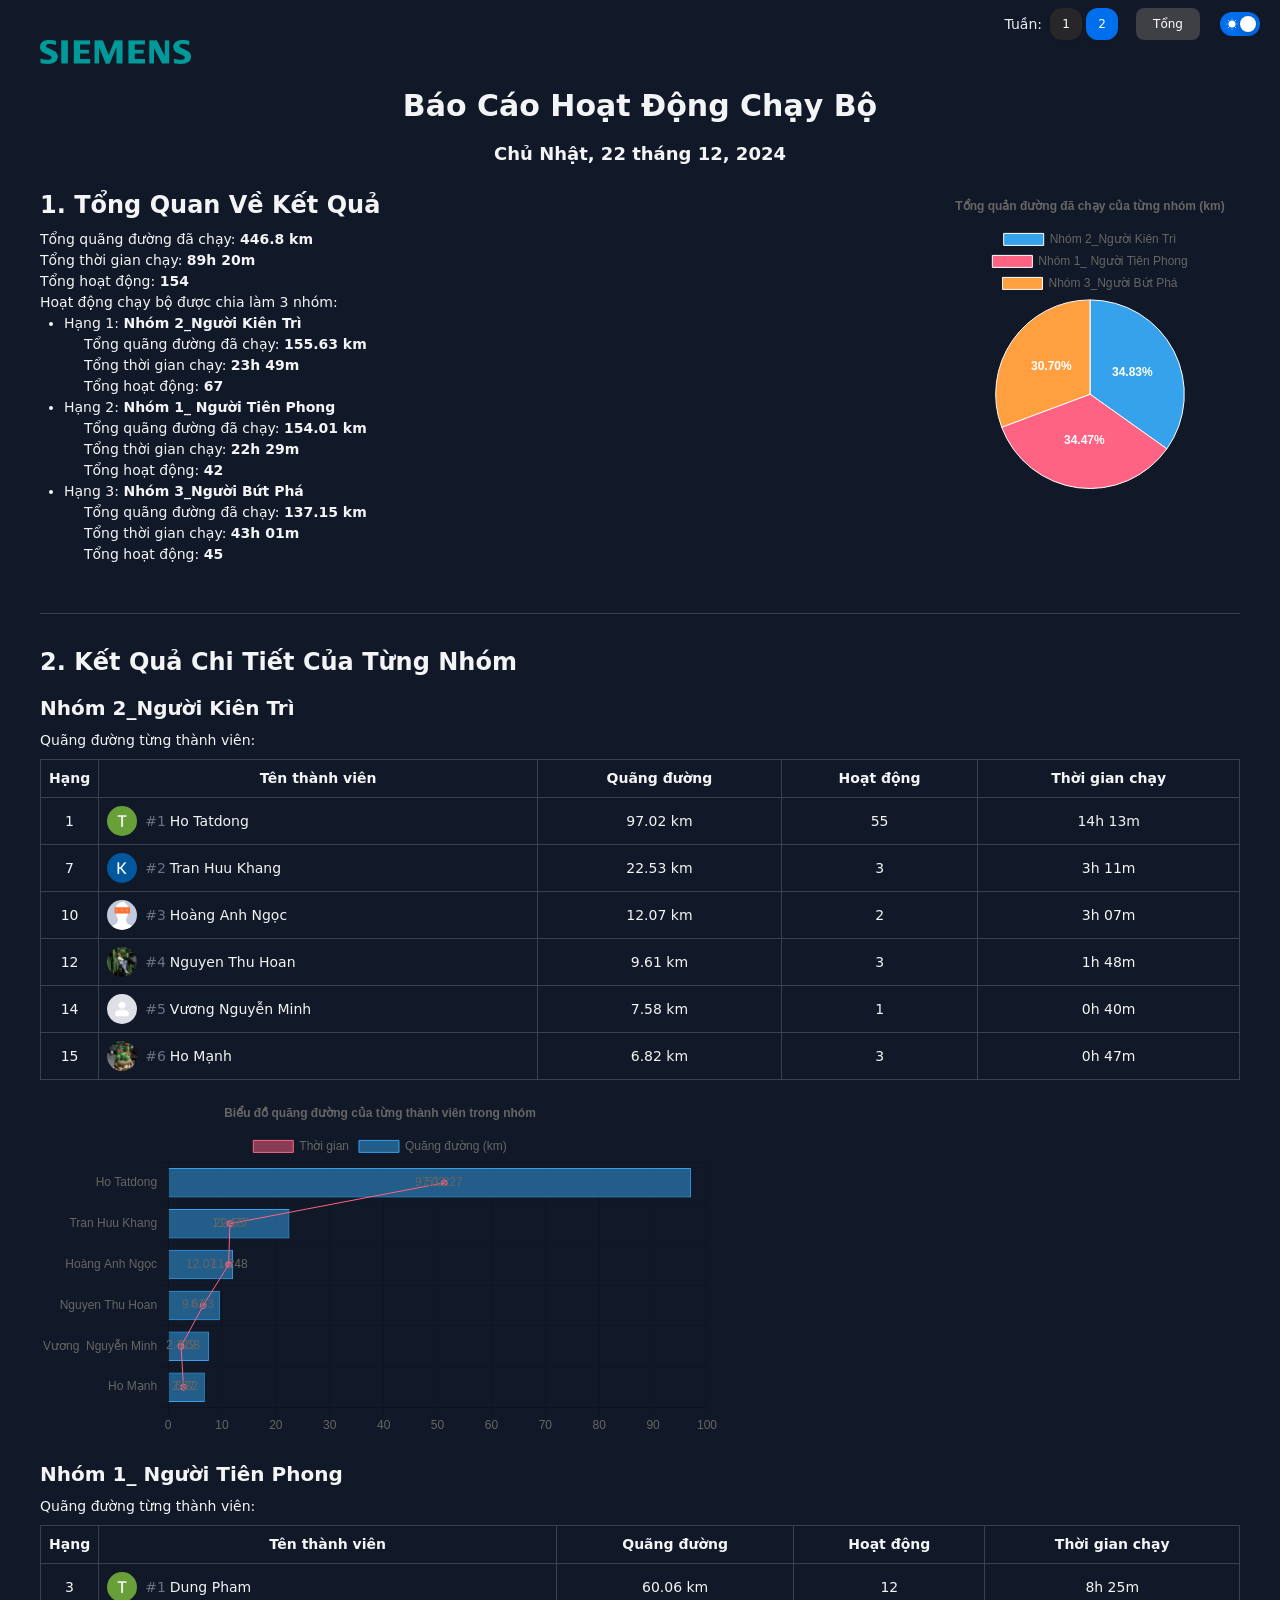
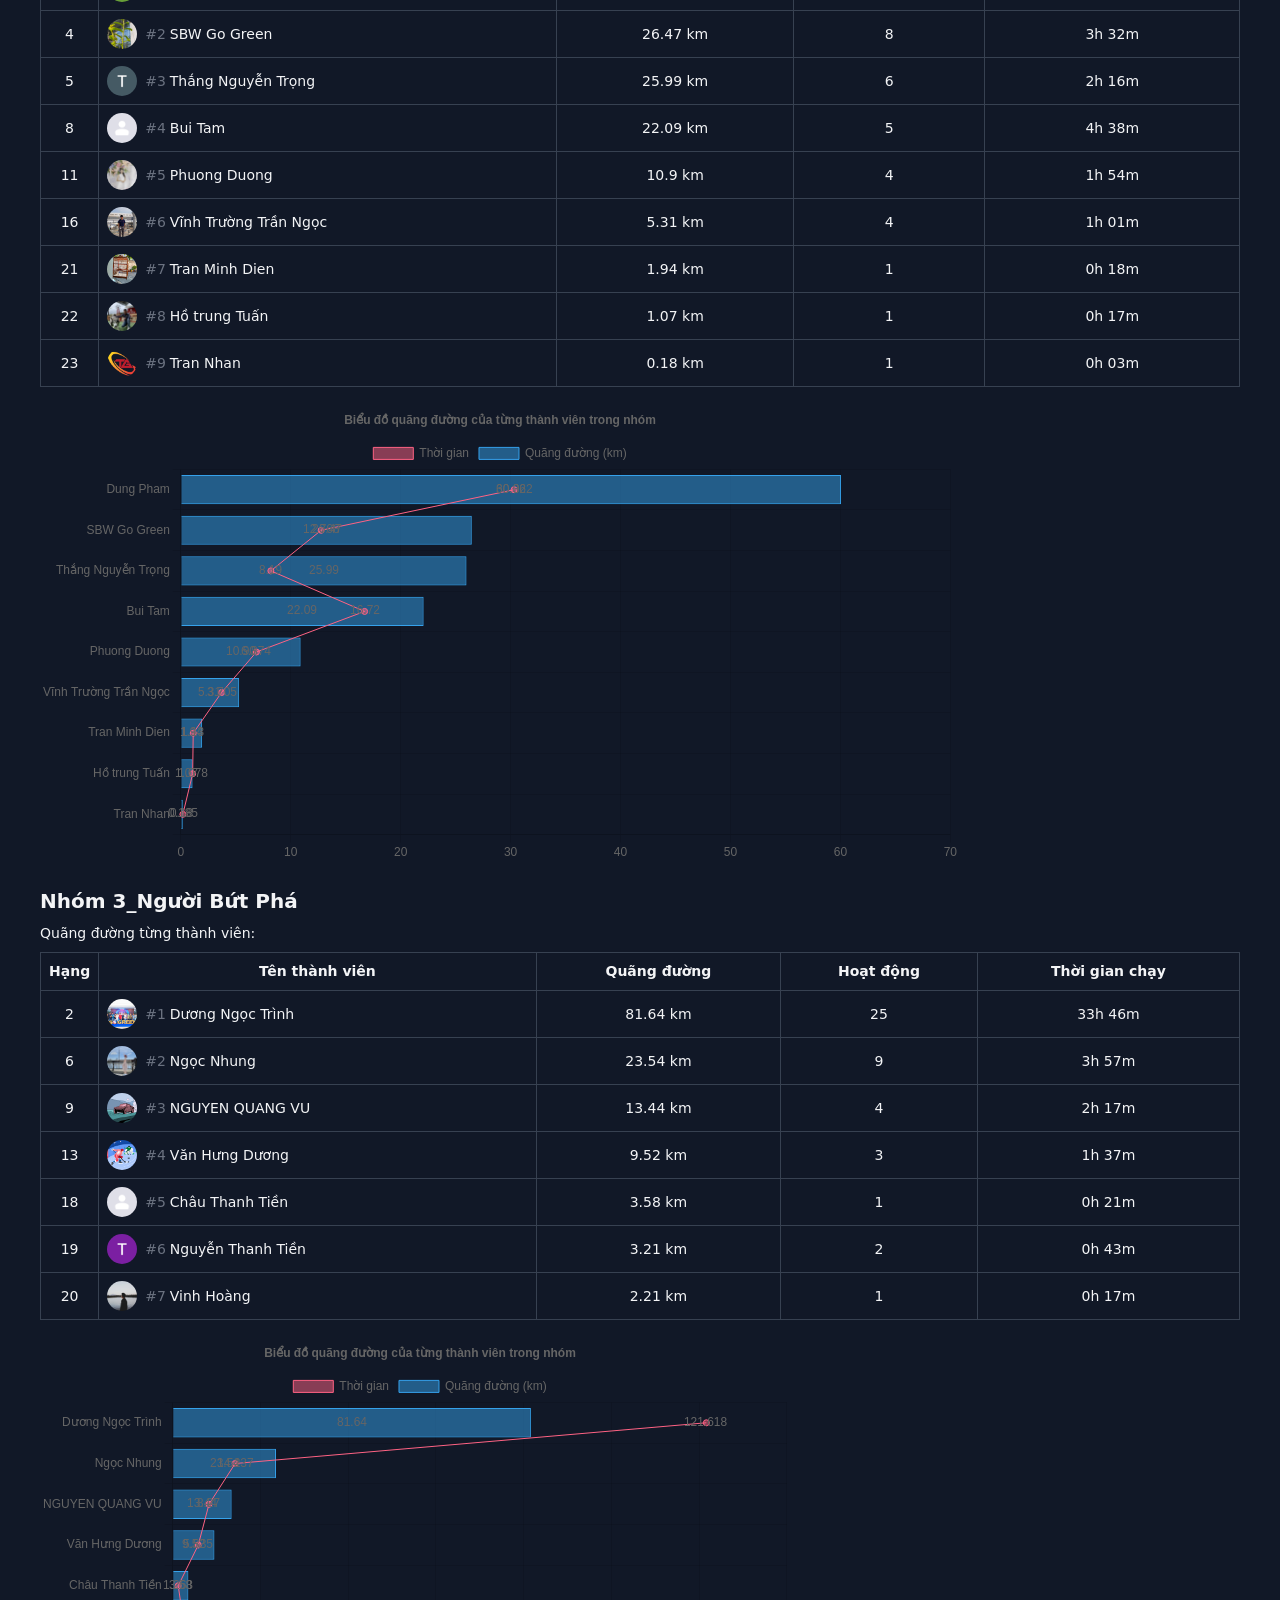
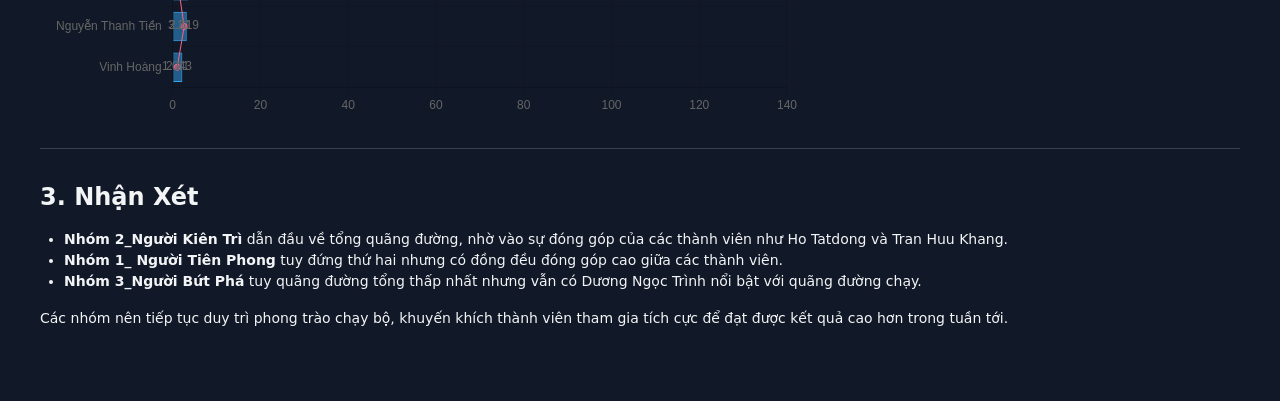
==== commit 77222398: "fix route" ====
--- a/index.html
+++ b/index.html
@@ -5,7 +5,7 @@
     <link rel="icon" type="image/svg+xml" href="./icon.png" />
     <meta name="viewport" content="width=device-width, initial-scale=1.0" />
     <title>Vite + React + TS</title>
-    <script type="module" crossorigin src="./assets/index-DSr6oQ1D.js"></script>
+    <script type="module" crossorigin src="./assets/index-Cx05xFFd.js"></script>
     <link rel="stylesheet" crossorigin href="./assets/index-i_AywANP.css">
   </head>
   <body>
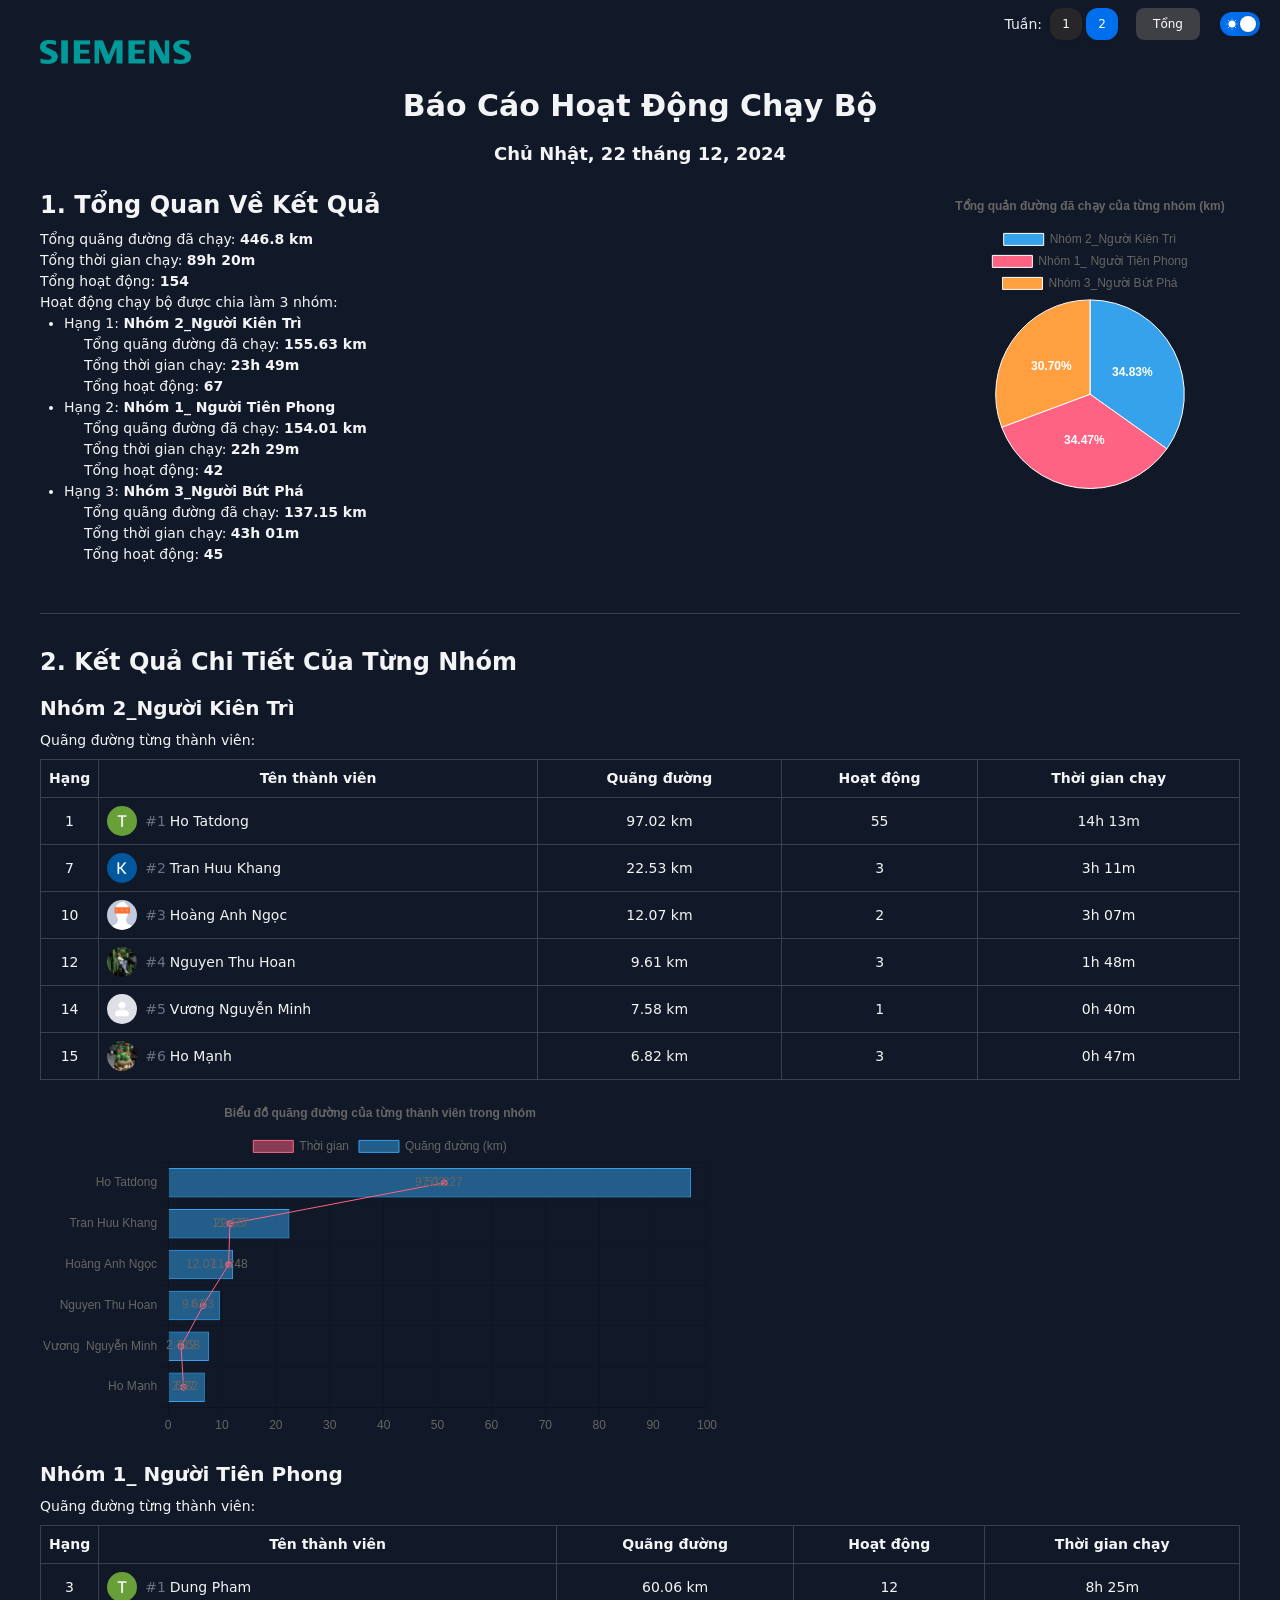
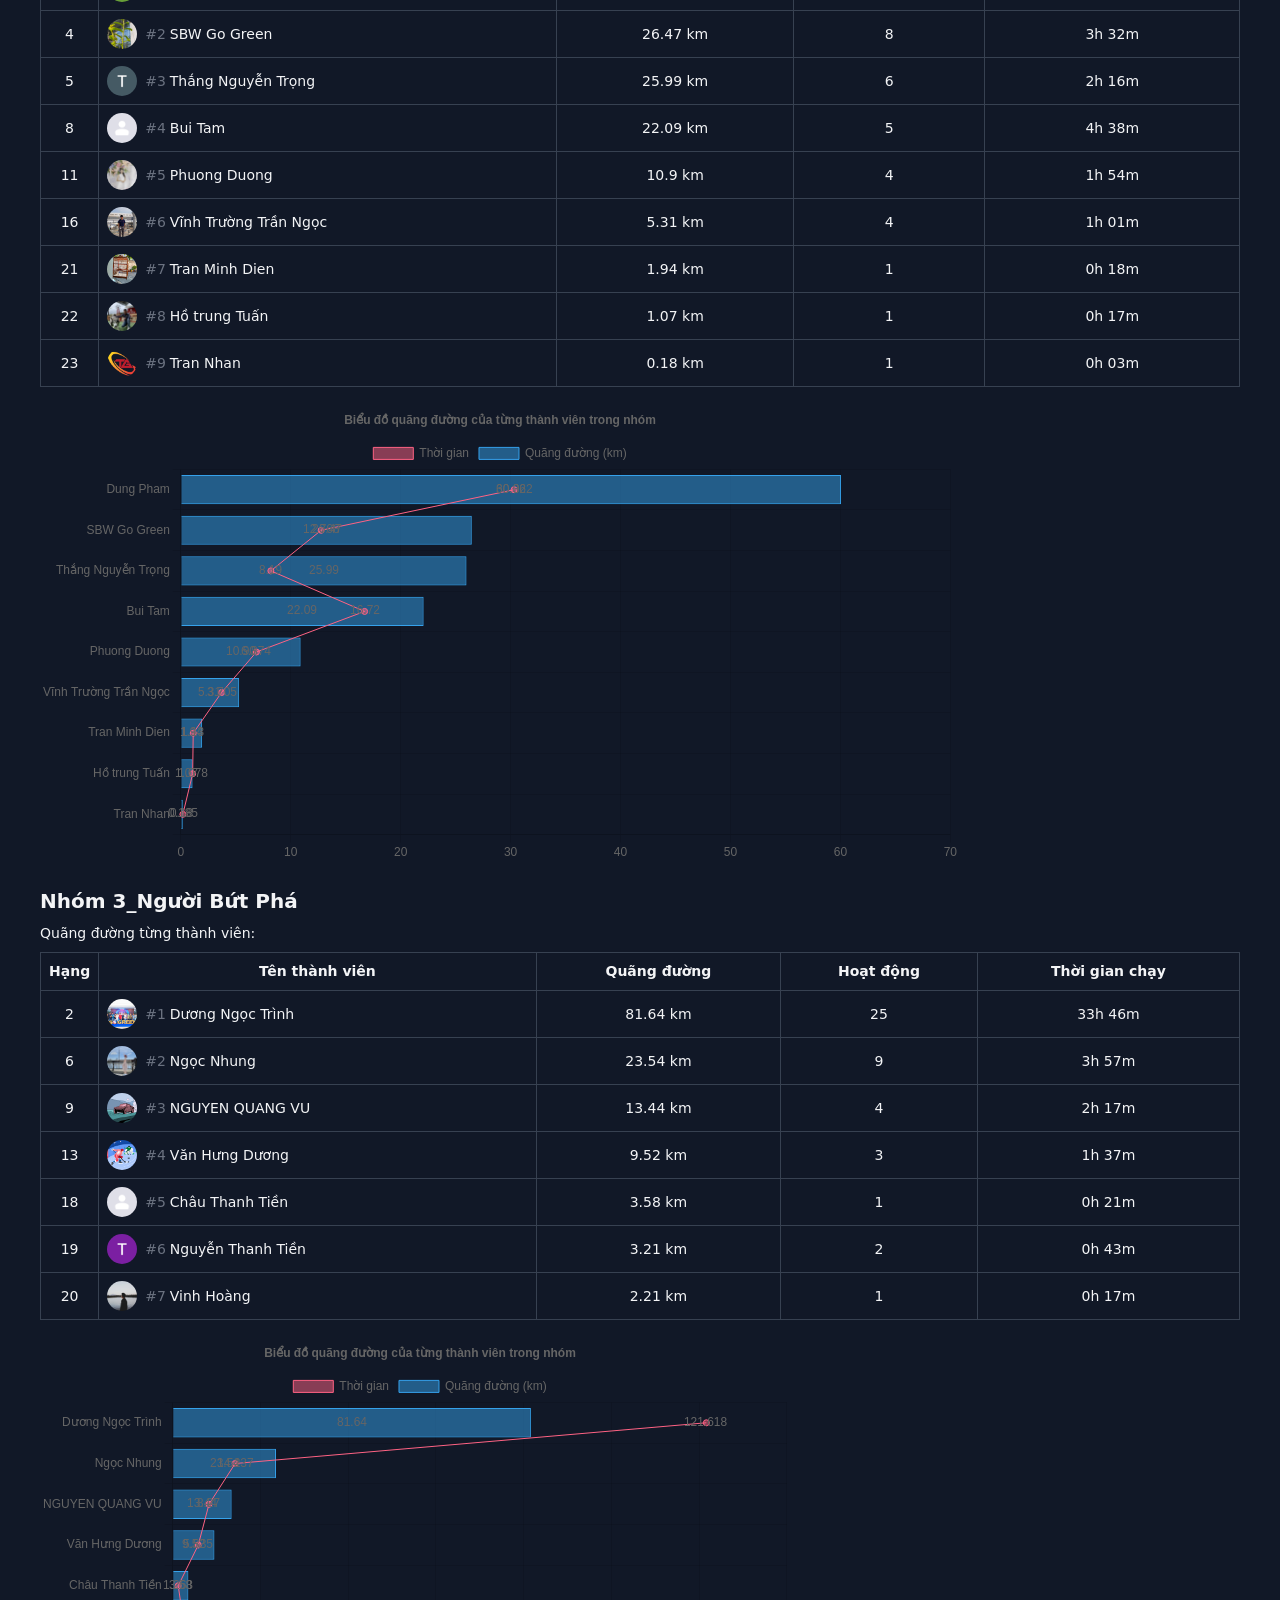
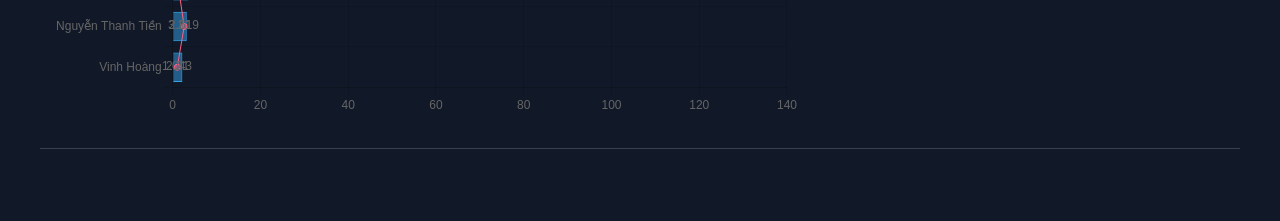
==== commit 7b3c367f: "update style" ====
--- a/index.html
+++ b/index.html
@@ -5,7 +5,7 @@
     <link rel="icon" type="image/svg+xml" href="./icon.png" />
     <meta name="viewport" content="width=device-width, initial-scale=1.0" />
     <title>Vite + React + TS</title>
-    <script type="module" crossorigin src="./assets/index-Cx05xFFd.js"></script>
+    <script type="module" crossorigin src="./assets/index-CWJGHuKX.js"></script>
     <link rel="stylesheet" crossorigin href="./assets/index-i_AywANP.css">
   </head>
   <body>
